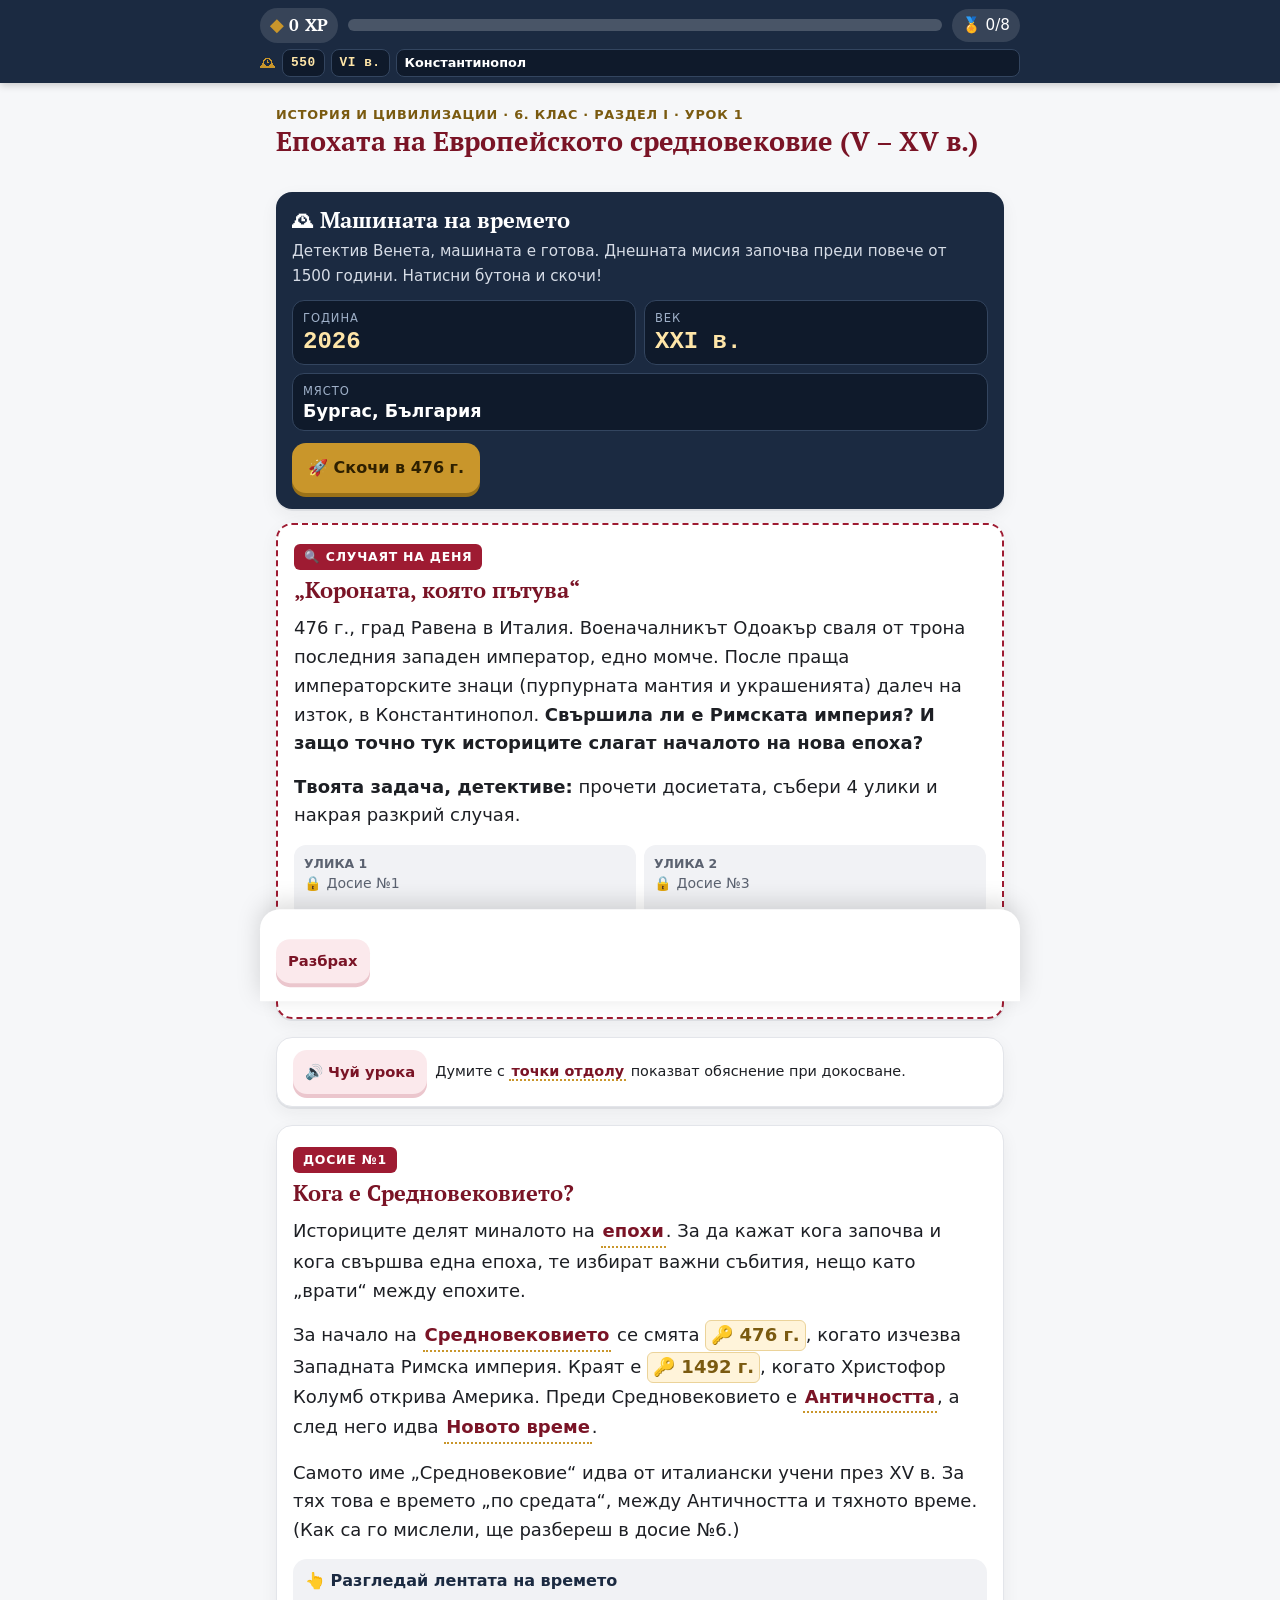
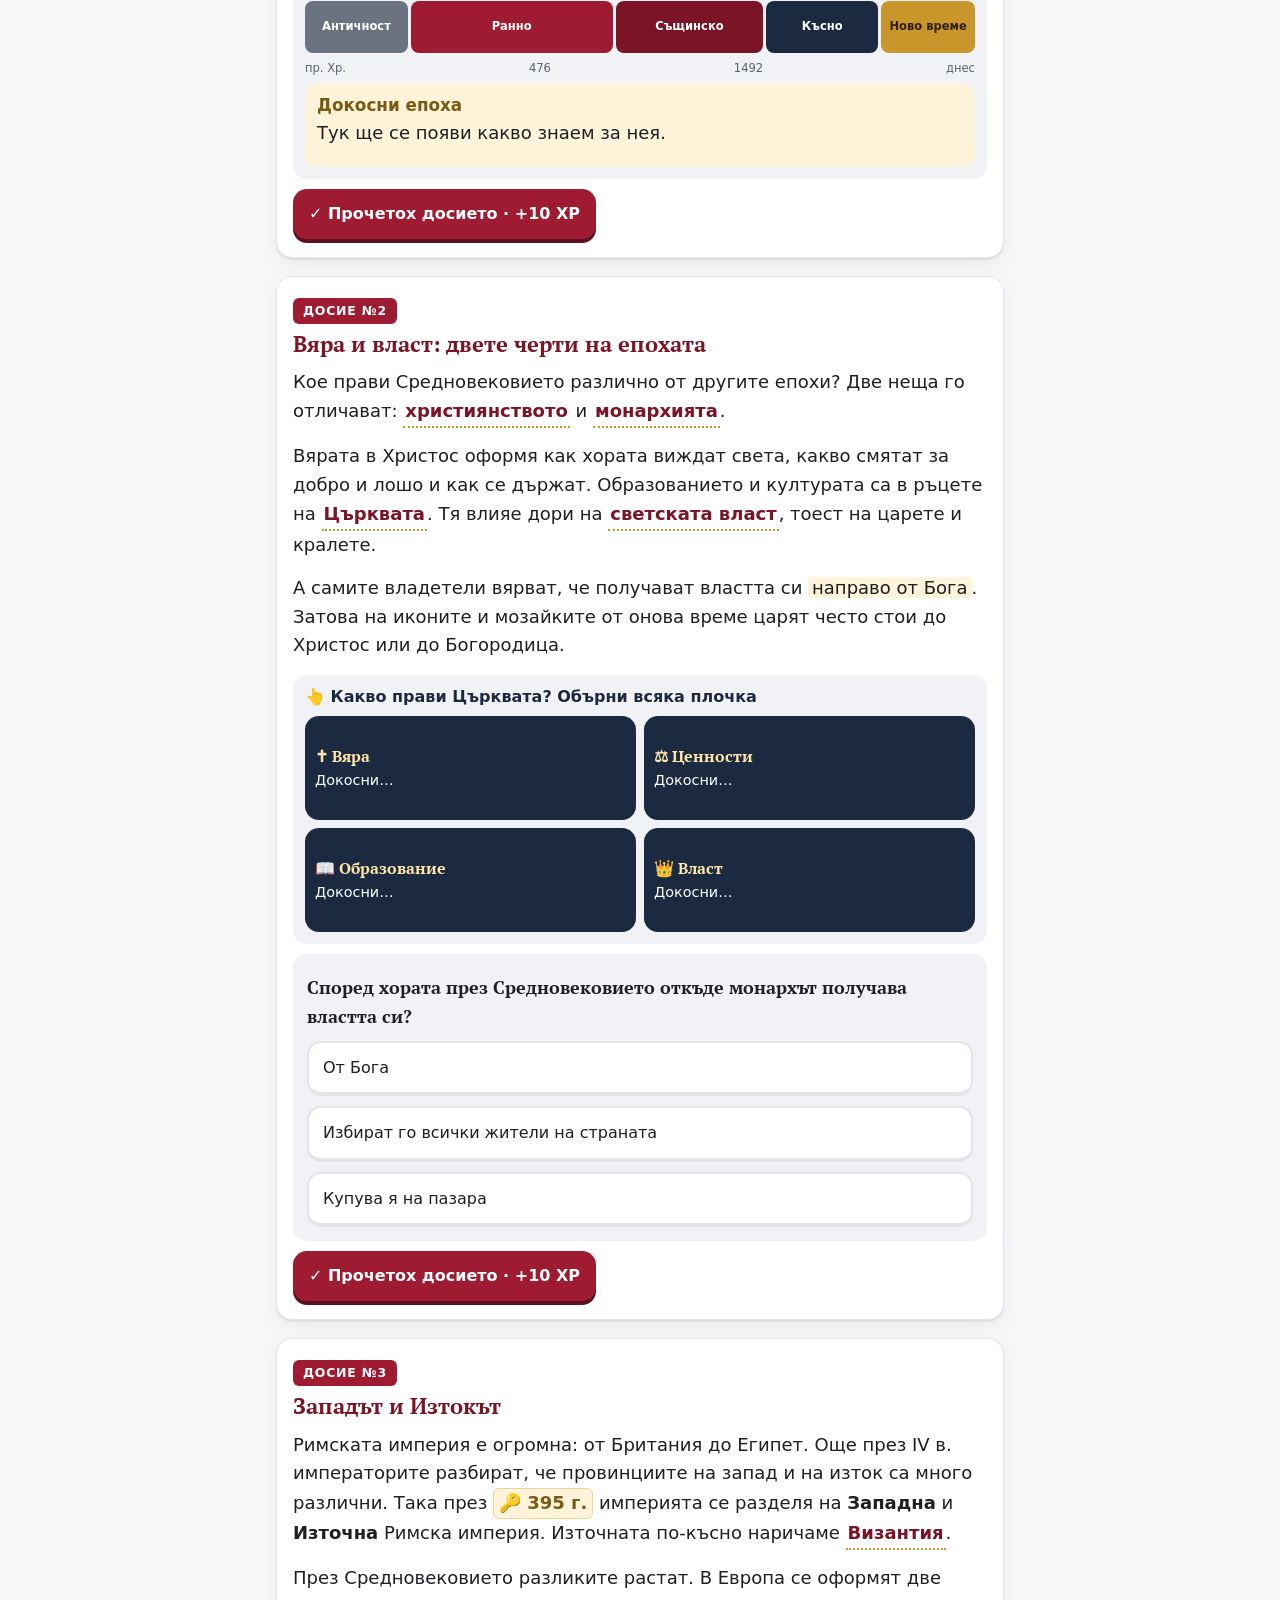
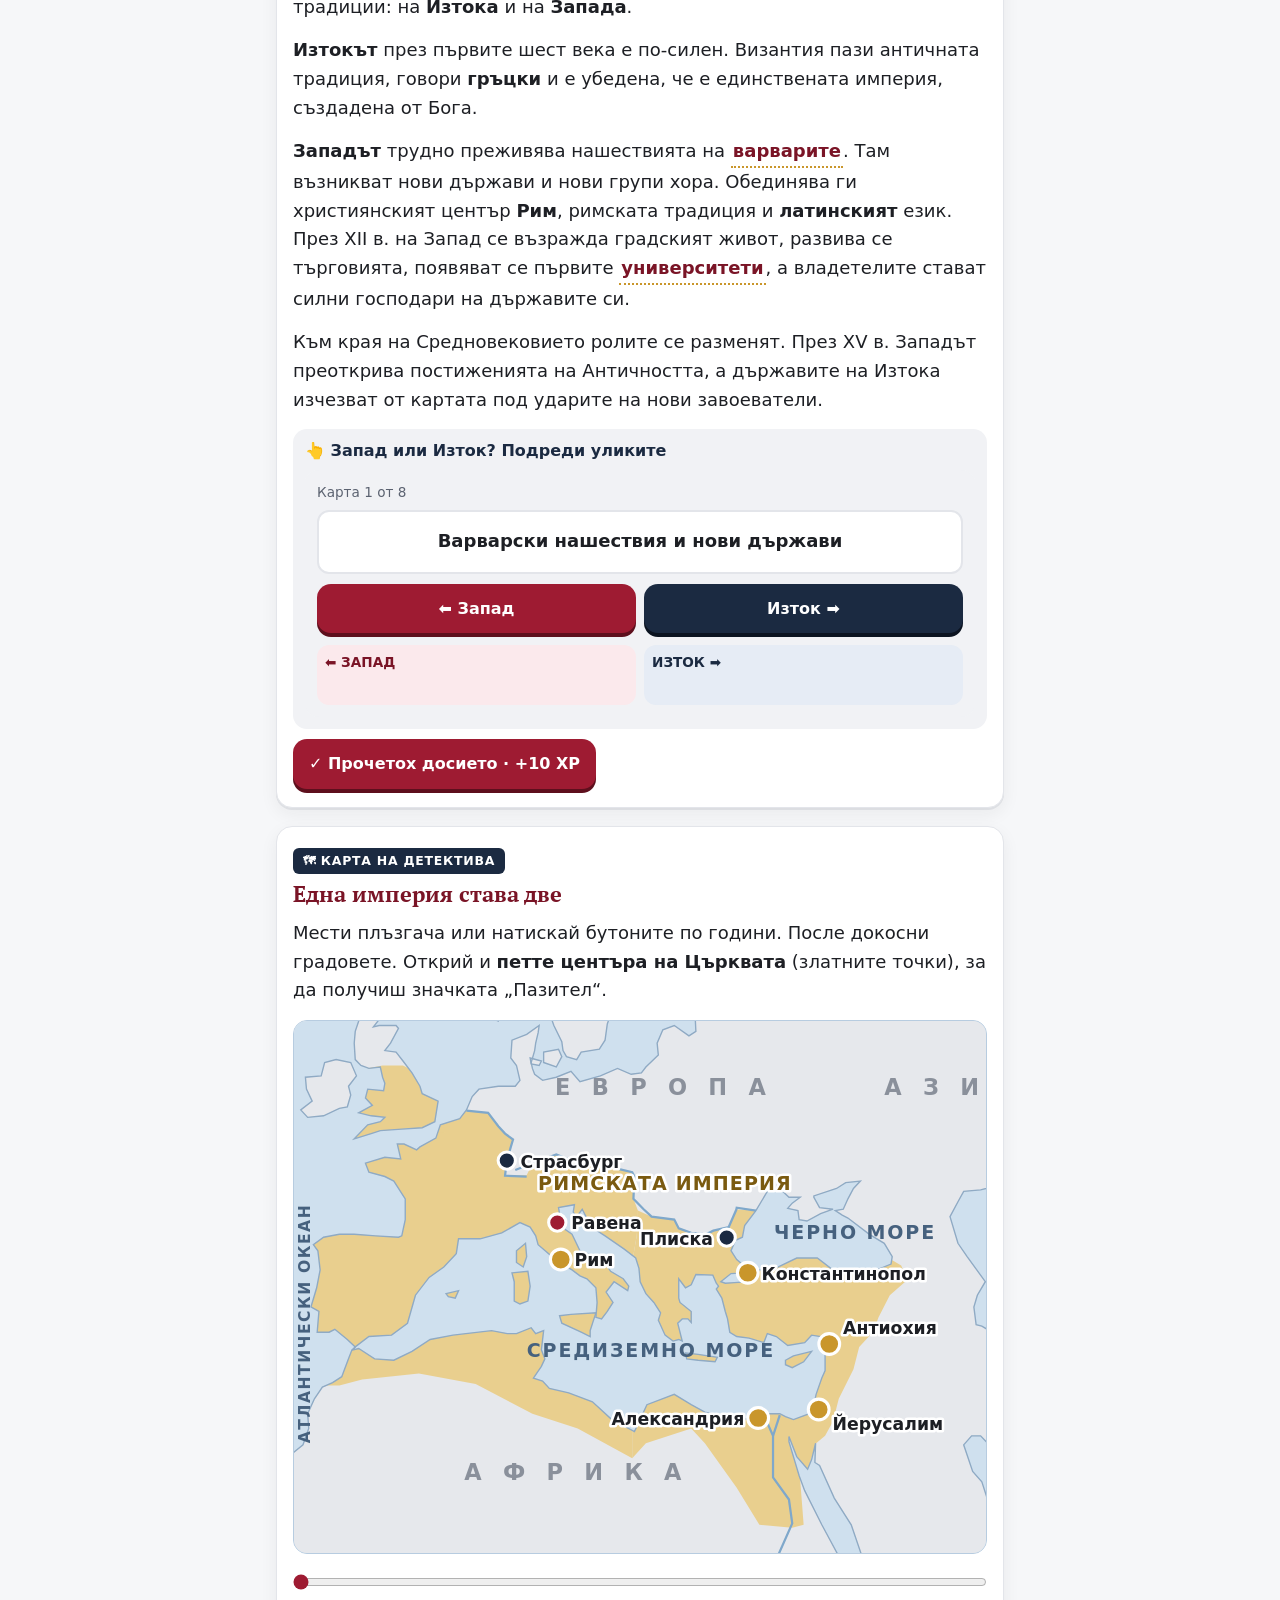
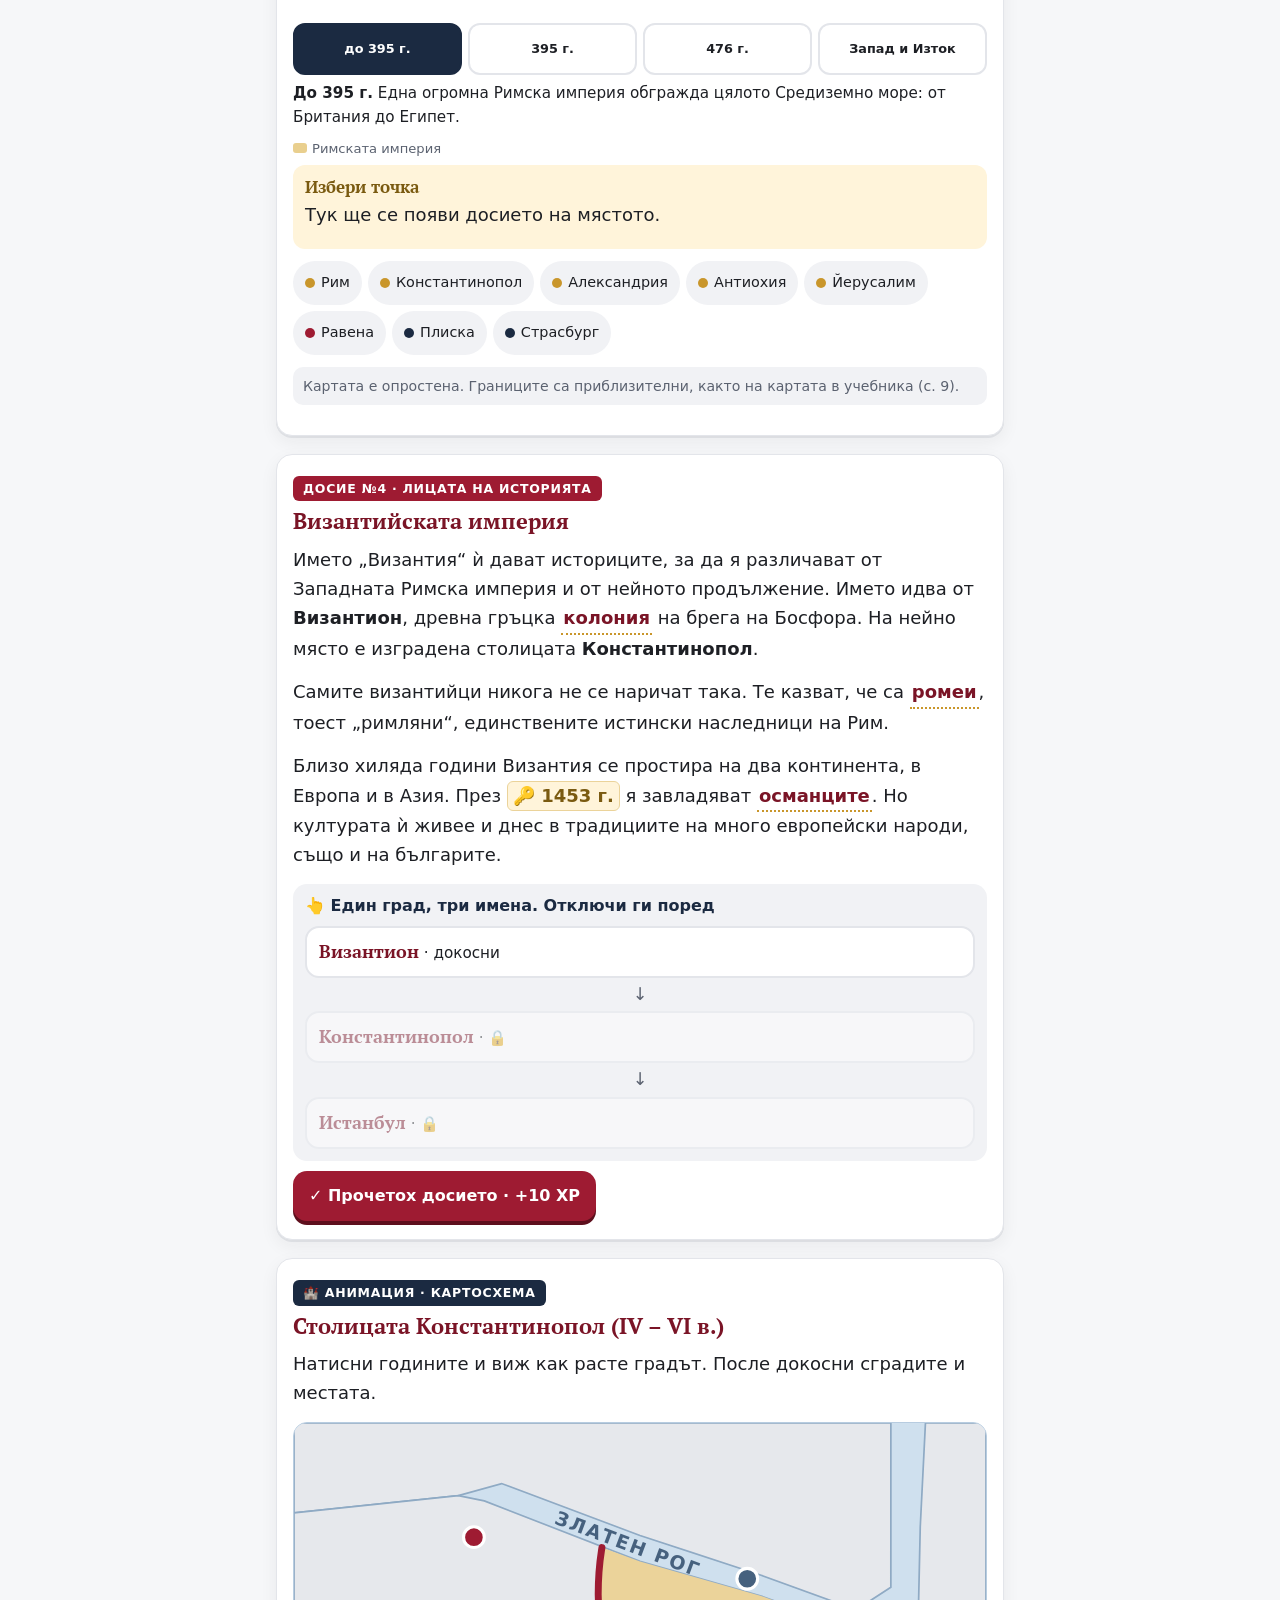
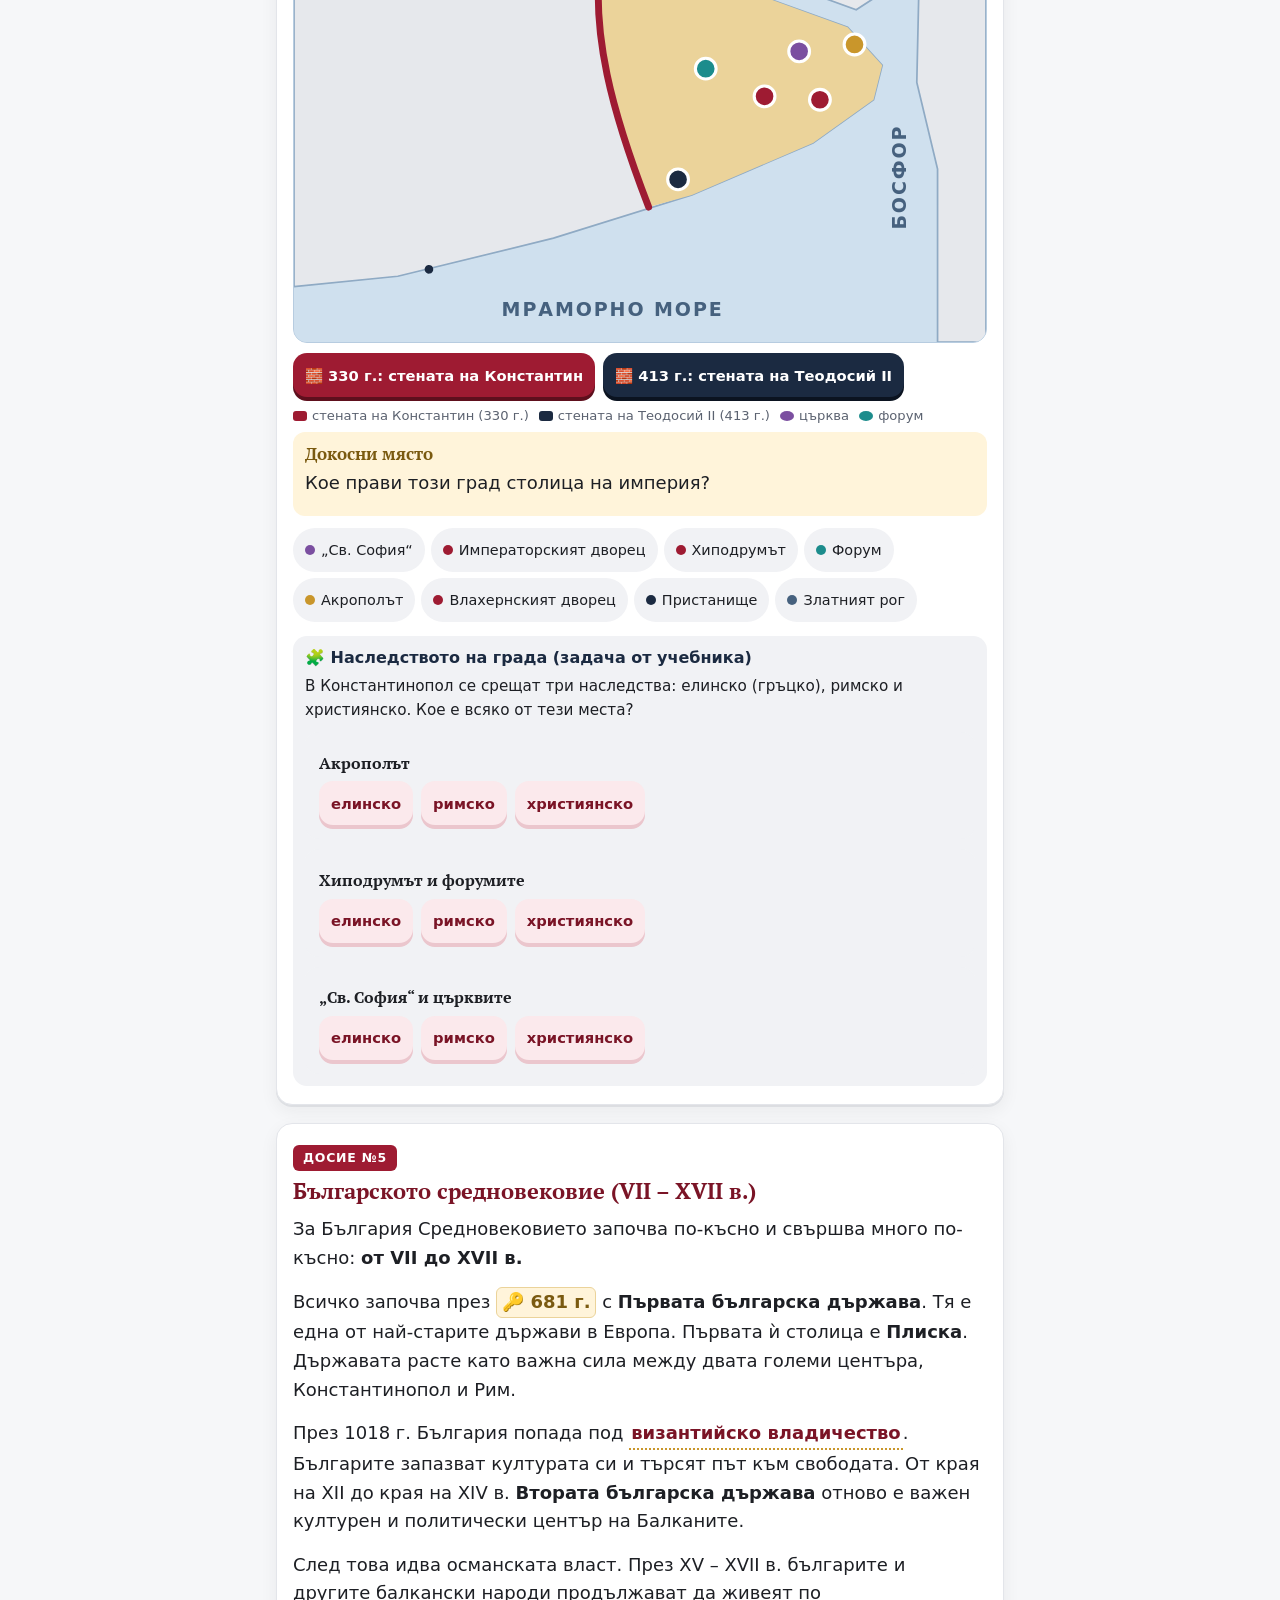
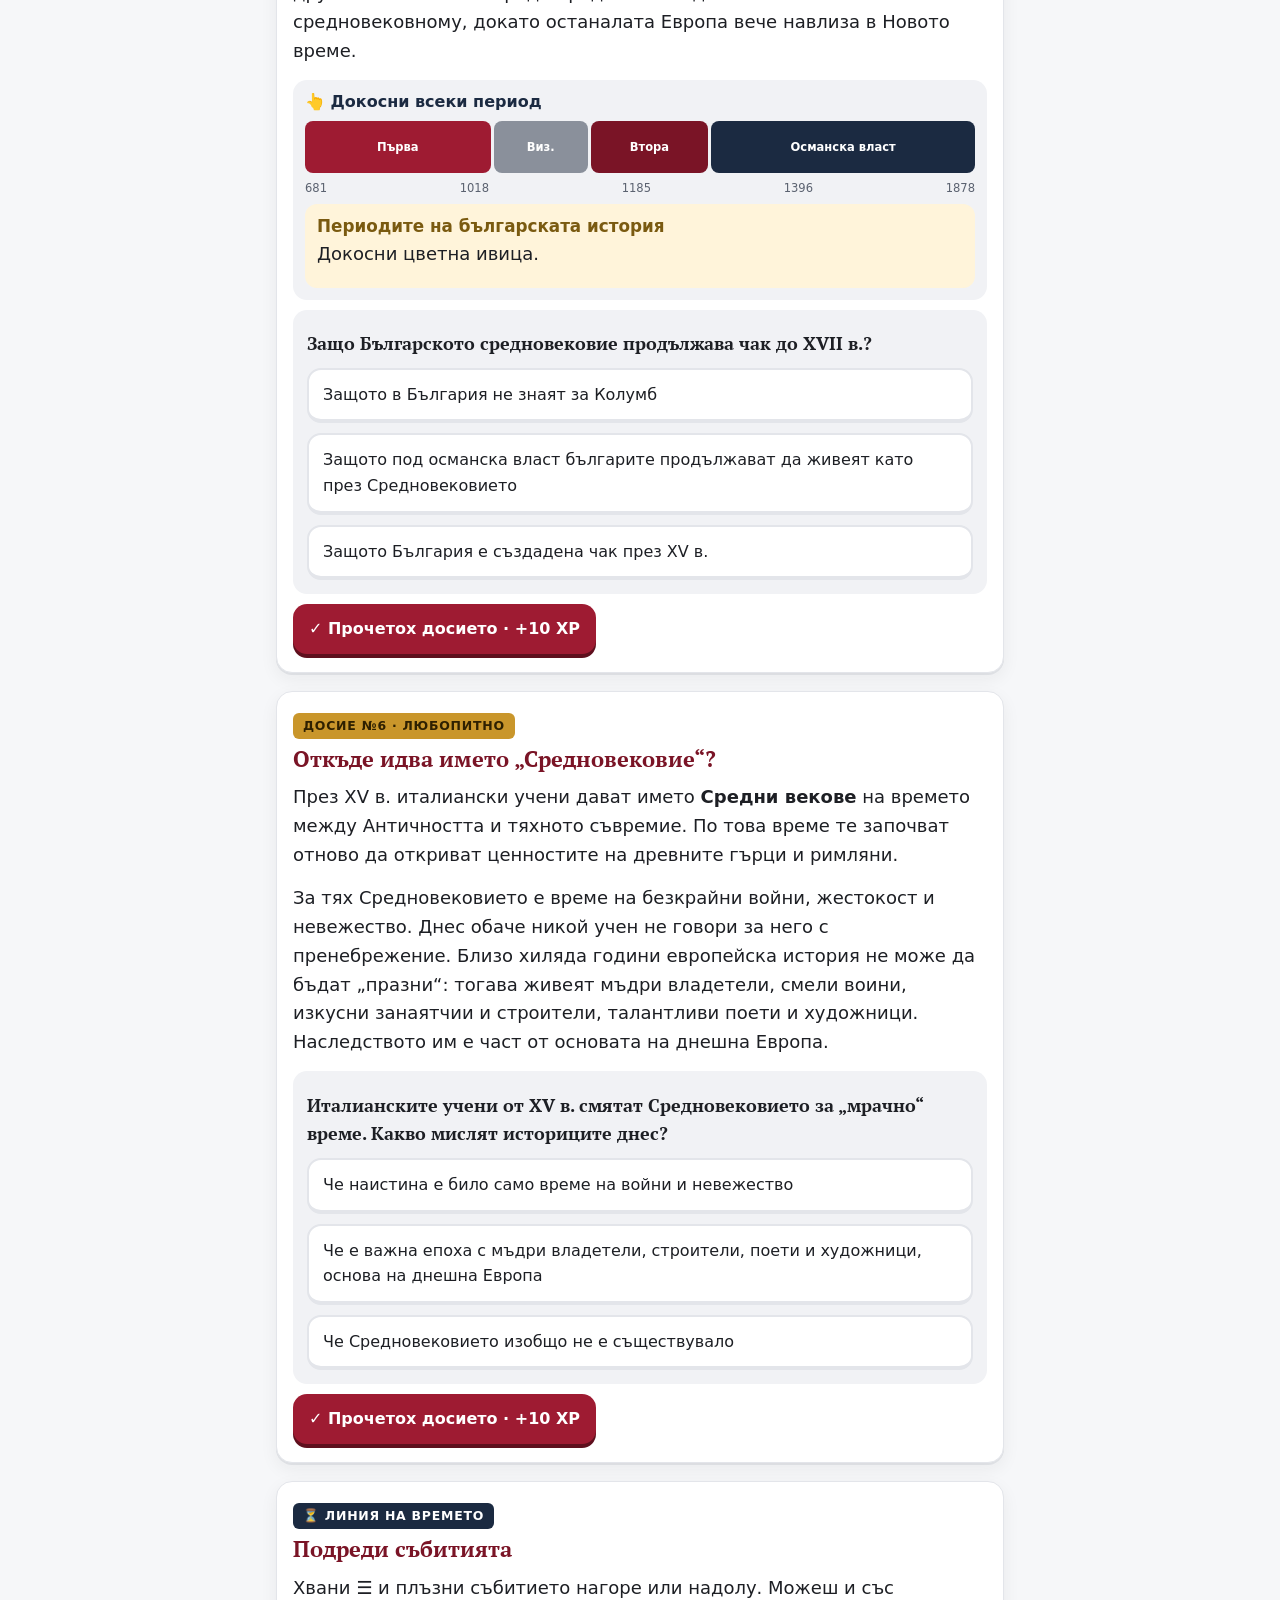
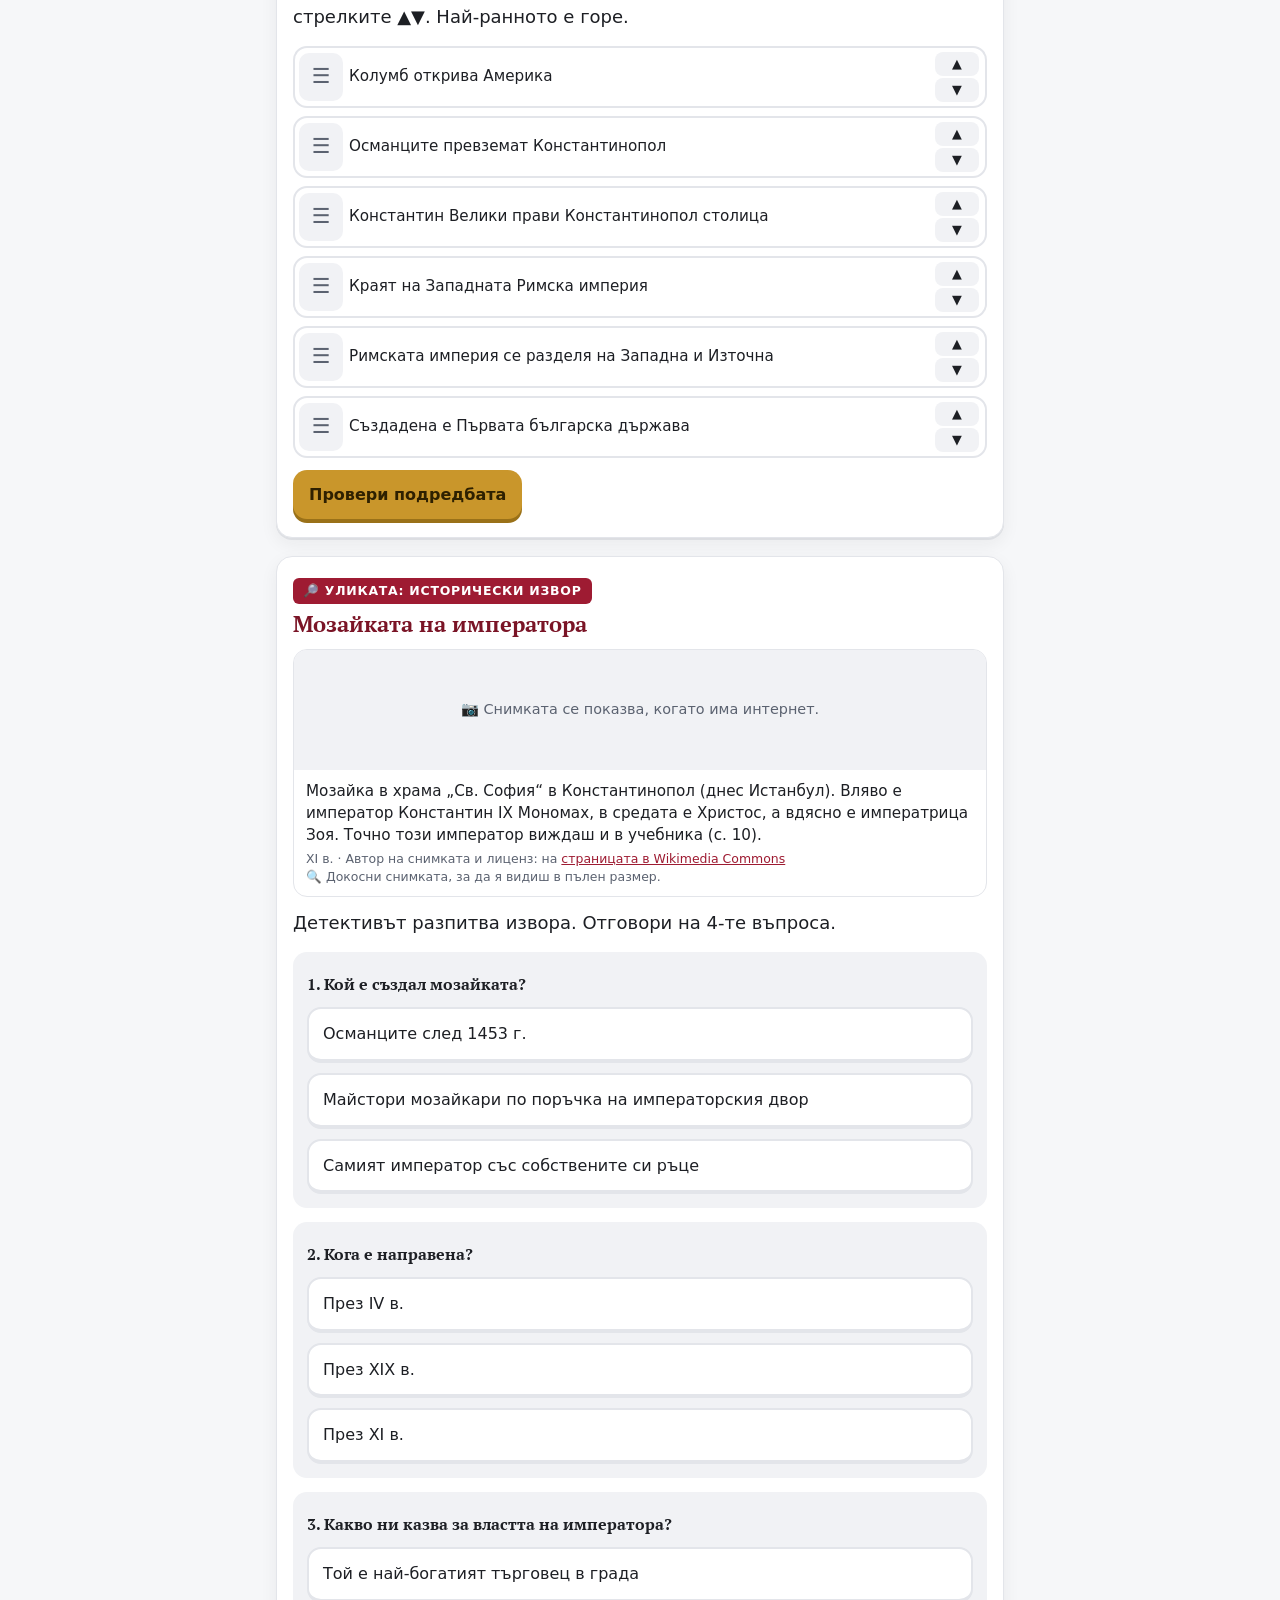
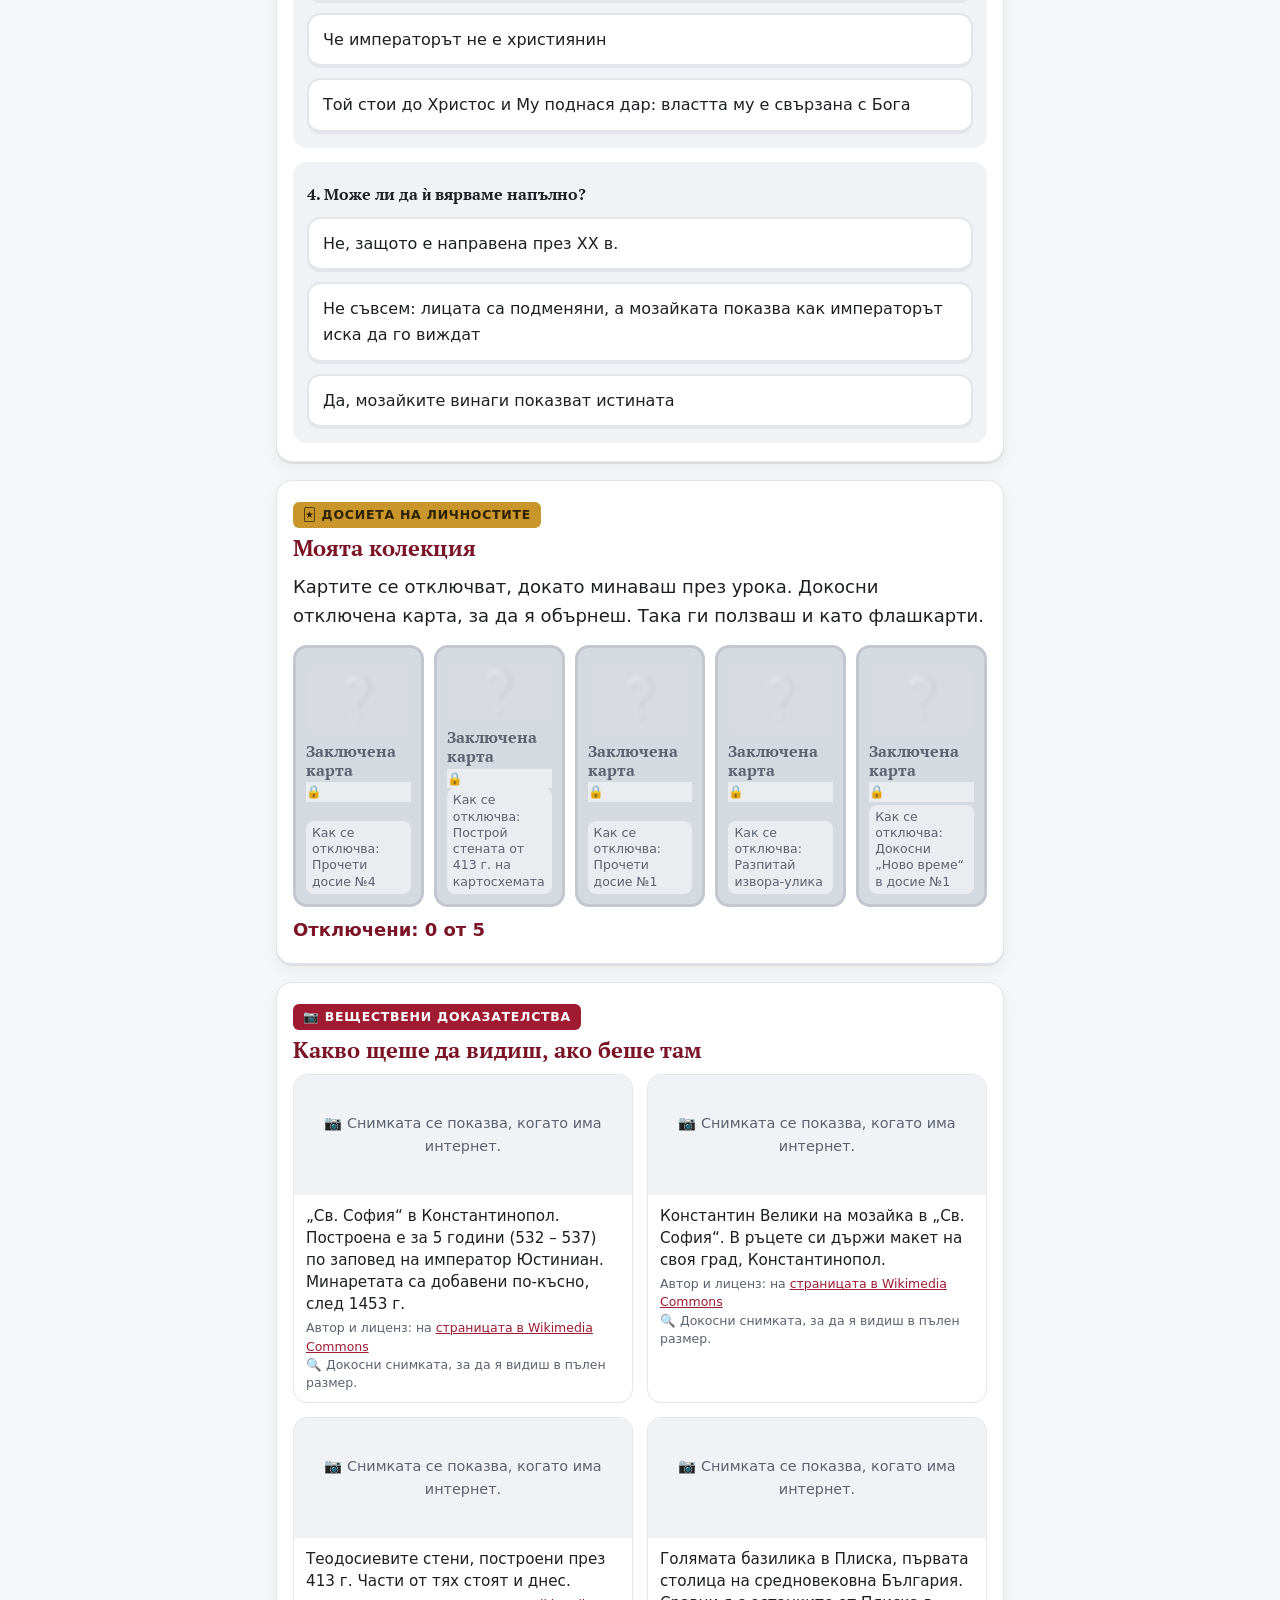
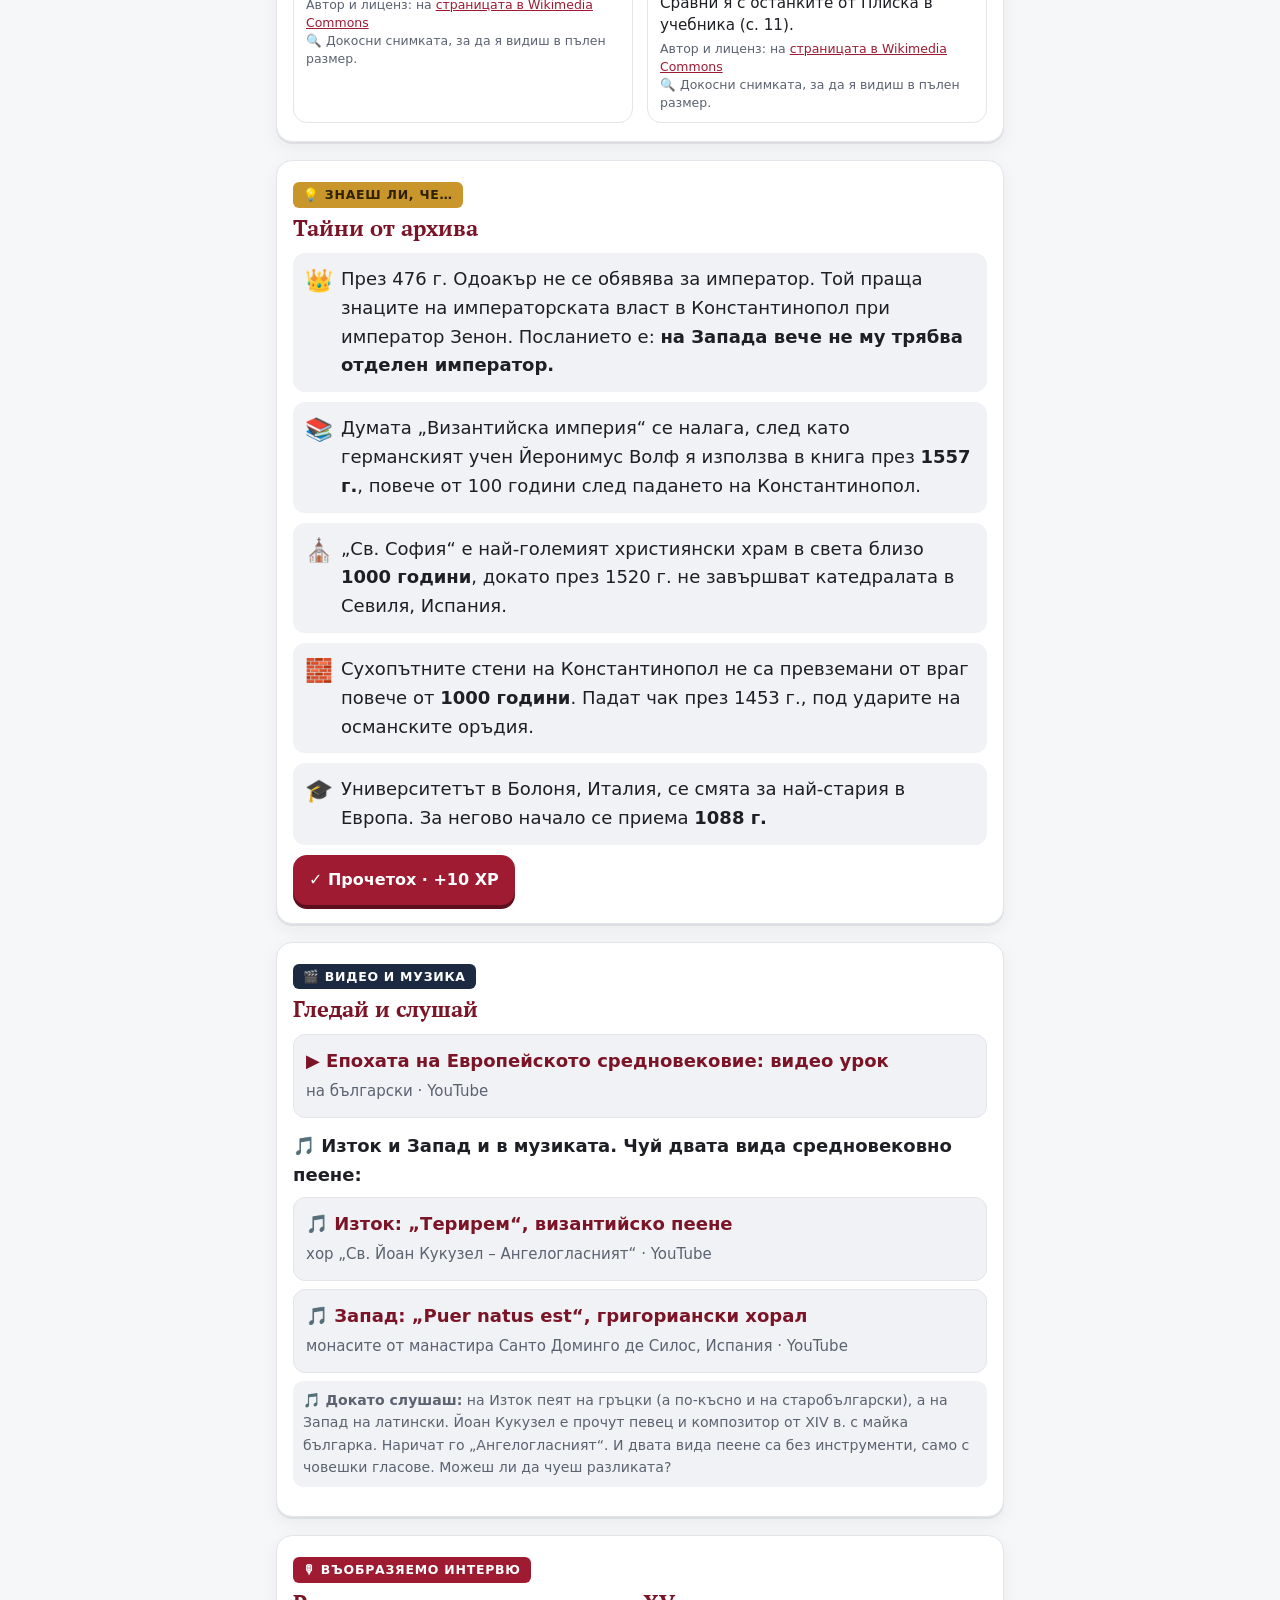
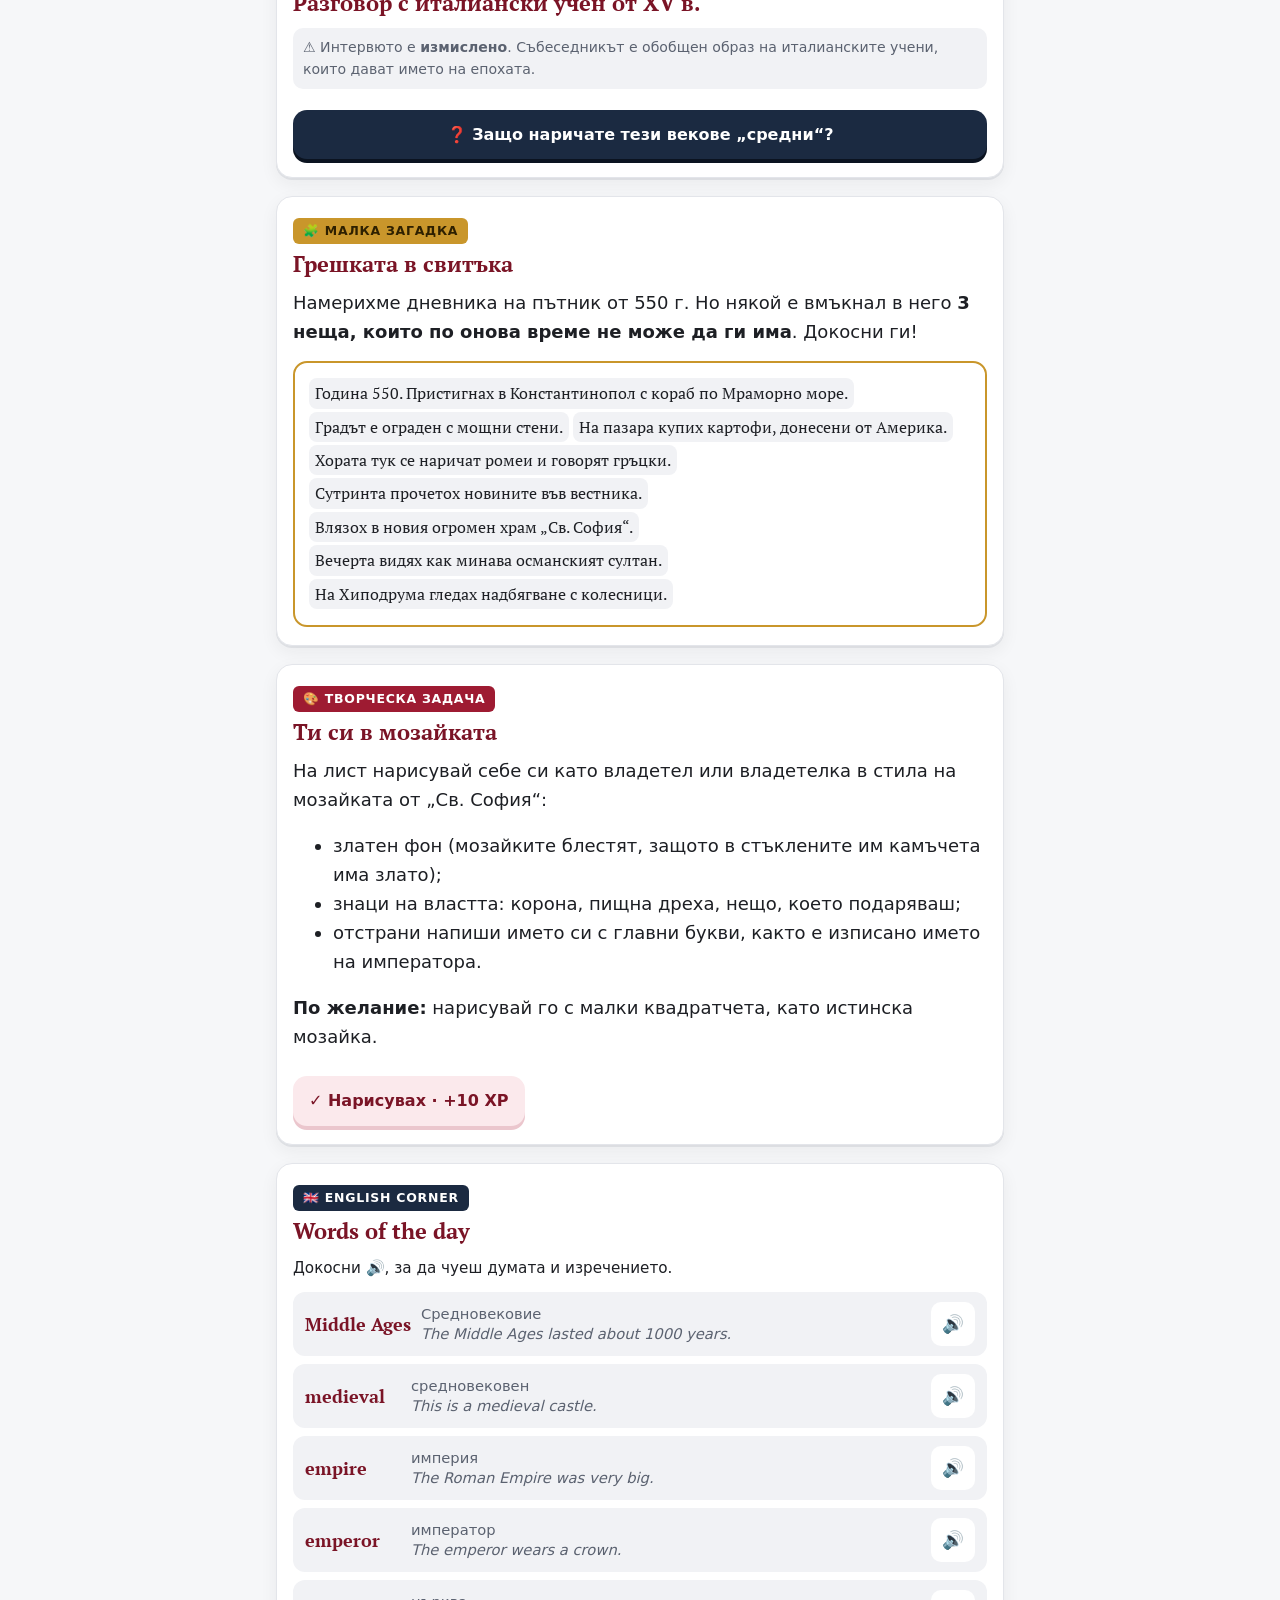
==== istoriya-6-urok-01-epohata-na-srednovekovieto.html @ dad5ef53 "Урок 01: Епохата на Европейското средновековие (V – XV в.) - Интерактивен урок по с. 9 – 11 от учебн" ====
<!DOCTYPE html>
<html lang="bg">
<head>
<meta charset="utf-8">
<meta name="viewport" content="width=device-width, initial-scale=1, viewport-fit=cover">
<meta name="theme-color" content="#9E1B32">
<link rel="icon" href="favicon.svg" type="image/svg+xml">
<link rel="icon" href="favicon.ico" sizes="any">
<link rel="apple-touch-icon" href="apple-touch-icon.png">
<link rel="manifest" href="site.webmanifest">
<title>Урок 1 · Епохата на Европейското средновековие (V – XV в.)</title>
<link rel="preconnect" href="https://fonts.googleapis.com">
<link rel="preconnect" href="https://fonts.gstatic.com" crossorigin>
<link href="https://fonts.googleapis.com/css2?family=PT+Serif:wght@700&display=swap&subset=cyrillic" rel="stylesheet">
<style>
:root{
  --red:#9E1B32; --red-2:#7A1426; --red-soft:#FBE9EC;
  --navy:#1B2A41;
  --gold:#C9962B; --gold-soft:#FFF4DA; --gold-ink:#7A5A10;
  --paper:#F6F7F9; --card:#FFFFFF;
  --ink:#1D1F24; --muted:#5B6270; --line:#E3E5EA;
  --ok:#1E8E4E; --ok-soft:#E3F5EA;
  --bad:#D1491F; --bad-soft:#FDEBE3;
  --soft:#F1F2F5;
  --sea:#CFE0EE; --land:#E6E8EC; --west:#E3A1AC; --east:#9DB0CF; --unit:#E9CF8E;
  --r:16px; --shadow:0 2px 0 rgba(27,42,65,.08), 0 6px 18px rgba(29,31,36,.06);
  --head:"PT Serif", Georgia, "Times New Roman", serif;
  --body:system-ui, "Roboto", "Segoe UI", Arial, sans-serif;
}
*{box-sizing:border-box}
html{scroll-behavior:smooth;-webkit-text-size-adjust:100%}
body{margin:0;background:var(--paper);color:var(--ink);font:18px/1.6 var(--body);overflow-x:hidden}
h1,h2,h3{font-family:var(--head);line-height:1.2;margin:0 0 .5em;color:var(--red-2)}
h1{font-size:1.7rem}
h2{font-size:1.35rem}
h3{font-size:1.1rem}
p{margin:.5em 0 .8em}
a{color:var(--red)}
button{font:inherit;cursor:pointer;-webkit-tap-highlight-color:transparent}
img{max-width:100%}
.wrap{max-width:760px;margin:0 auto;padding:0 16px 120px}

/* ---------- Top bar + машината на времето ---------- */
.topbar{position:sticky;top:0;z-index:50;background:var(--navy);color:#fff;padding:8px 16px 6px;box-shadow:0 2px 8px rgba(0,0,0,.2)}
.topbar-in{max-width:760px;margin:0 auto;display:flex;align-items:center;gap:10px}
.xp{display:flex;align-items:center;gap:6px;font-family:var(--head);font-weight:700;font-size:1.05rem;background:rgba(255,255,255,.12);padding:4px 10px;border-radius:999px;white-space:nowrap}
.xp .gem{color:var(--gold)}
.xp.bump{animation:bump .5s}
@keyframes bump{30%{transform:scale(1.25)}}
.prog{flex:1;height:12px;background:rgba(255,255,255,.2);border-radius:999px;overflow:hidden}
.prog>i{display:block;height:100%;width:0;background:var(--gold);border-radius:999px;transition:width .6s}
.badgecount{font-size:.95rem;white-space:nowrap;background:rgba(255,255,255,.12);padding:4px 10px;border-radius:999px}
.tm{max-width:760px;margin:6px auto 0;display:flex;gap:6px;align-items:stretch;font-size:.8rem}
.tm .lbl{display:flex;align-items:center;color:var(--gold);font-size:1rem}
.tm .cell{background:#0F1A2B;border:1px solid #33455F;border-radius:8px;padding:2px 8px;overflow:hidden;display:flex;align-items:center;min-height:28px}
.tm .cell b{display:block;font-family:"Courier New",monospace;font-weight:700;color:#FFE6A8;letter-spacing:.04em;white-space:nowrap}
.tm .cell.place{flex:1;min-width:0}
.tm .cell.place b{overflow:hidden;text-overflow:ellipsis;font-family:var(--body);font-weight:600;letter-spacing:0;color:#fff}
.tm .cell b.roll{animation:roll .45s ease-out}
@keyframes roll{0%{transform:translateY(-110%);opacity:0}60%{transform:translateY(12%);opacity:1}100%{transform:translateY(0)}}
.toast{position:fixed;left:50%;top:92px;transform:translateX(-50%) translateY(-20px);opacity:0;background:var(--gold);color:#2E2000;font-family:var(--head);font-weight:700;padding:8px 16px;border-radius:999px;z-index:60;transition:.3s;pointer-events:none;box-shadow:var(--shadow);max-width:90vw;text-align:center}
.toast.show{opacity:1;transform:translateX(-50%) translateY(0)}

/* ---------- Hero ---------- */
.hero{padding:22px 0 6px}
.kicker{font-family:var(--body);font-weight:700;color:var(--gold-ink);letter-spacing:.06em;text-transform:uppercase;font-size:.8rem}
.board{background:var(--navy);color:#fff;border-radius:var(--r);padding:16px;margin:14px 0;box-shadow:var(--shadow)}
.board h2{color:#fff;margin-bottom:6px}
.board p{color:#D6DCE6;margin:.3em 0 .8em;font-size:.95rem}
.dials{display:grid;grid-template-columns:1fr 1fr;gap:8px;margin:10px 0 12px}
.dial{background:#0F1A2B;border:1px solid #33455F;border-radius:12px;padding:8px 10px;overflow:hidden}
.dial small{display:block;color:#9FB0C8;font-size:.72rem;text-transform:uppercase;letter-spacing:.08em}
.dial b{display:block;font-family:"Courier New",monospace;font-size:1.5rem;color:#FFE6A8;line-height:1.2}
.dial.wide{grid-column:1/-1}
.dial.wide b{font-family:var(--body);font-size:1.1rem;color:#fff}
.dial b.roll{animation:roll .45s ease-out}
.case{background:var(--card);border:2px dashed var(--red);border-radius:var(--r);padding:16px;margin:14px 0;box-shadow:var(--shadow)}
.clues{display:grid;grid-template-columns:1fr 1fr;gap:8px;margin-top:10px}
.clue{border-radius:12px;padding:10px;font-size:.88rem;line-height:1.4;background:var(--soft);color:var(--muted);min-height:74px}
.clue b{display:block;font-family:var(--body);color:var(--muted);font-size:.78rem;margin-bottom:2px}
.clue.on{background:var(--gold-soft);color:var(--ink);animation:pop .4s}
.clue.on b{color:var(--gold-ink)}
@keyframes pop{0%{transform:scale(.9)}60%{transform:scale(1.05)}}

/* ---------- Cards ---------- */
.card{background:var(--card);border-radius:var(--r);padding:18px 16px;margin:18px 0;box-shadow:var(--shadow);border:1px solid var(--line)}
.dossier-tag{display:inline-block;font-family:var(--body);font-weight:700;font-size:.78rem;color:#fff;background:var(--red);padding:3px 10px;border-radius:6px;margin-bottom:8px;letter-spacing:.06em}
.dossier-tag.navy{background:var(--navy)}
.dossier-tag.gold{background:var(--gold);color:#2E2000}
.row{display:flex;gap:8px;flex-wrap:wrap;align-items:center}
.btn{border:0;border-radius:14px;padding:12px 16px;min-height:48px;font-family:var(--body);font-weight:700;font-size:1rem;background:var(--red);color:#fff;box-shadow:0 4px 0 #5E0F1D;transition:transform .08s}
.btn:active{transform:translateY(3px);box-shadow:0 1px 0 #5E0F1D}
.btn.ghost{background:var(--red-soft);color:var(--red-2);box-shadow:0 4px 0 #EBC6CD}
.btn.gold{background:var(--gold);color:#2E2000;box-shadow:0 4px 0 #9A7118}
.btn.navy{background:var(--navy);box-shadow:0 4px 0 #0B1320}
.btn.done{background:var(--ok);box-shadow:0 4px 0 #146638}
.btn[disabled]{opacity:.6;cursor:default}
.btn.small{min-height:44px;padding:8px 12px;font-size:.92rem}
.readbtn{margin-top:10px}
.term{background:none;border:0;padding:0 2px;color:var(--red-2);font-weight:700;border-bottom:2px dotted var(--gold);font-size:inherit;line-height:inherit}
.hl{background:var(--gold-soft);padding:0 4px;border-radius:4px}
.key{display:inline-block;background:var(--gold-soft);color:var(--gold-ink);font-weight:700;border:1px solid #EBD39A;border-radius:6px;padding:0 5px;white-space:nowrap}
.task{background:var(--soft);border-radius:14px;padding:12px;margin-top:14px}
.task h3{font-size:1rem;margin-bottom:6px;color:var(--navy);font-family:var(--body)}
.note{font-size:.88rem;color:var(--muted);background:var(--soft);border-radius:10px;padding:8px 10px}

/* ribbons (епохи, периоди) */
.ribbon{display:flex;gap:3px;margin:10px 0 6px}
.ribbon button{border:0;border-radius:8px;min-height:52px;padding:4px 2px;font-size:.72rem;font-weight:700;color:#fff;line-height:1.15;position:relative;min-width:0;overflow:hidden}
.ribbon button.seen:after{content:"✓";position:absolute;top:1px;right:4px;font-size:.7rem}
.ribbon button.active{outline:3px solid var(--gold);outline-offset:1px}
.ribticks{display:flex;justify-content:space-between;font-size:.72rem;color:var(--muted);margin-bottom:6px}
.infobox{background:var(--gold-soft);border-radius:12px;padding:12px;min-height:84px;margin-top:6px}
.infobox h3{margin:0 0 4px;color:var(--gold-ink);font-size:1.05rem}
.infobox p{margin:0}

/* flip tiles */
.tiles{display:grid;grid-template-columns:1fr 1fr;gap:8px;margin-top:10px}
.tile{border:0;border-radius:14px;min-height:104px;padding:10px;text-align:left;background:var(--navy);color:#fff;font-size:.9rem;line-height:1.35}
.tile b{display:block;font-family:var(--head);font-size:1.02rem;margin-bottom:4px;color:#FFE6A8}
.tile.open{background:var(--gold-soft);color:var(--ink);animation:pop .35s}
.tile.open b{color:var(--gold-ink)}

/* sorter */
.sorter{background:var(--soft);border-radius:14px;padding:12px;margin-top:10px}
.sortcard{background:#fff;border:2px solid var(--line);border-radius:12px;padding:12px;min-height:64px;font-weight:600;text-align:center;display:flex;align-items:center;justify-content:center}
.sortbtns{display:grid;grid-template-columns:1fr 1fr;gap:8px;margin-top:10px}
.cols{display:grid;grid-template-columns:1fr 1fr;gap:8px;margin-top:12px}
.col{border-radius:12px;padding:8px;font-size:.82rem;line-height:1.35;min-height:60px}
.col h4{margin:0 0 4px;font-size:.85rem}
.col.w{background:var(--red-soft)}.col.w h4{color:var(--red-2)}
.col.e{background:#E6ECF5}.col.e h4{color:var(--navy)}
.col div{margin-bottom:4px}

/* names chain */
.chain{display:grid;gap:8px;margin-top:10px}
.chain button{border:2px solid var(--line);background:#fff;border-radius:14px;min-height:52px;text-align:left;padding:10px 12px;font-size:.95rem;color:var(--ink)}
.chain button b{font-family:var(--head);color:var(--red-2);font-size:1.1rem}
.chain button[disabled]{opacity:.45}
.chain button.open{border-color:var(--gold);background:var(--gold-soft);opacity:1}
.chain .arrow{text-align:center;color:var(--muted);font-size:1.1rem;line-height:1}

/* map */
.mapbox{background:var(--sea);border-radius:14px;overflow:hidden;border:1px solid #B7CCE0;touch-action:manipulation}
.mapbox svg{display:block;width:100%;height:auto}
.maplabel{font:700 11px var(--body);fill:#46617E;letter-spacing:.1em;pointer-events:none}
.regionlabel{font:800 11px var(--body);letter-spacing:.06em;paint-order:stroke;stroke:#fff;stroke-width:3px;stroke-linejoin:round;pointer-events:none}
.contlabel{font:700 13px var(--body);fill:#8A909B;letter-spacing:.3em;pointer-events:none}
.river{fill:none;stroke:#7FA8CB;stroke-width:1.3;pointer-events:none}
.coast{fill:none;stroke:#8FAAC4;stroke-width:.8;pointer-events:none}
.mk{cursor:pointer}
.mk .dot{stroke:#fff;stroke-width:1.8}
.mk .halo{fill:none;stroke-width:2.5;opacity:0}
.mk.active .halo{opacity:1;animation:ring 1.2s infinite}
@keyframes ring{0%{r:6;opacity:1}100%{r:18;opacity:0}}
.mk.seen .dot{stroke:var(--ink)}
.mk text{font:700 10px var(--body);fill:var(--ink);paint-order:stroke;stroke:#fff;stroke-width:3px;stroke-linejoin:round;pointer-events:none}
.chips{display:flex;flex-wrap:wrap;gap:6px;margin:12px 0}
.chip{border:0;border-radius:999px;padding:8px 12px;min-height:44px;font-size:.9rem;background:var(--soft);color:var(--ink);display:inline-flex;align-items:center;gap:6px}
.chip i{width:10px;height:10px;border-radius:50%;display:inline-block;flex:none}
.chip.seen{background:#E6ECF5}
.chip.active{background:var(--navy);color:#fff}
.legend{display:flex;flex-wrap:wrap;gap:10px;font-size:.82rem;color:var(--muted);margin-top:8px}
.legend span{display:inline-flex;align-items:center;gap:5px}
.legend i{width:14px;height:10px;border-radius:3px;display:inline-block}
.steps{display:grid;grid-template-columns:repeat(4,1fr);gap:6px;margin-top:10px}
.steps button{border:2px solid var(--line);background:#fff;border-radius:12px;min-height:52px;padding:4px;font-size:.8rem;font-weight:700;line-height:1.2;color:var(--ink)}
.steps button.active{border-color:var(--navy);background:var(--navy);color:#fff}
.steps button.seen:not(.active){border-color:var(--gold)}
input[type=range]{width:100%;height:44px;accent-color:var(--red);margin:6px 0 0}
.stepcap{font-size:.95rem;margin:6px 0 0;min-height:3em}
.divline{fill:none;stroke:var(--navy);stroke-width:2.6;stroke-linecap:round}
.divline.draw{animation:draw 1.4s ease-out forwards}
@keyframes draw{from{stroke-dashoffset:1}to{stroke-dashoffset:0}}
.wall{fill:none;stroke-linecap:round;stroke-linejoin:round}
.wall.w330{stroke:var(--red);stroke-width:4}
.wall.w413{stroke:var(--navy);stroke-width:5;stroke-dasharray:1;stroke-dashoffset:1}
.wall.w413.on{animation:draw 1.6s ease-out forwards}
.city{transition:opacity .6s}

/* timeline sorting */
.sortl{list-style:none;padding:0;margin:12px 0;display:grid;gap:8px;position:relative}
.sitem{display:flex;align-items:center;gap:6px;background:#fff;border:2px solid var(--line);border-radius:14px;padding:4px 6px 4px 4px;min-height:56px;position:relative;touch-action:pan-y;user-select:none;-webkit-user-select:none}
.sitem.dragging{z-index:5;box-shadow:0 10px 24px rgba(0,0,0,.18);border-color:var(--gold);transition:none}
.sitem .handle{flex:none;width:44px;height:48px;display:flex;align-items:center;justify-content:center;font-size:1.3rem;color:var(--muted);touch-action:none;cursor:grab;border-radius:10px;background:var(--soft)}
.sitem .txt{flex:1;font-size:.95rem;line-height:1.3}
.sitem .yr{display:none;font-weight:800;color:var(--gold-ink);margin-right:4px}
.sitem .mv{flex:none;display:flex;flex-direction:column;gap:2px}
.sitem .mv button{border:0;background:var(--soft);border-radius:8px;width:44px;height:24px;font-size:.8rem;color:var(--ink);padding:0}
.sitem.ok{border-color:var(--ok);background:var(--ok-soft)}
.sitem.bad{border-color:var(--bad);background:var(--bad-soft)}
.sitem .mark{flex:none;font-weight:800;width:18px;text-align:center}
.sorted .sitem .yr{display:inline}

/* quiz/options */
.stage{background:var(--soft);border-radius:14px;padding:14px;margin-top:10px}
.opts{display:grid;gap:10px;margin-top:10px}
.opt{border:2px solid var(--line);border-bottom-width:4px;background:#fff;border-radius:14px;padding:12px 14px;min-height:52px;text-align:left;font-size:1rem;color:var(--ink)}
.opt:active{transform:translateY(2px)}
.opt.right{border-color:var(--ok);background:var(--ok-soft)}
.opt.right:before{content:"✓ ";color:var(--ok);font-weight:800}
.opt.wrong{border-color:var(--bad);background:var(--bad-soft)}
.opt.wrong:before{content:"✗ ";color:var(--bad);font-weight:800}
.opt[disabled]{cursor:default}
.fb{border-radius:14px;padding:12px 14px;margin-top:12px;display:none}
.fb.ok{display:block;background:var(--ok-soft);border:2px solid var(--ok)}
.fb.bad{display:block;background:var(--bad-soft);border:2px solid var(--bad)}
.fb b{font-family:var(--body)}
.fb.ok b{color:#146638}.fb.bad b{color:#9C3312}
.fb.ok b:before{content:"✓ "}.fb.bad b:before{content:"✗ "}
.qhead{display:flex;justify-content:space-between;align-items:center;gap:8px;font-size:.9rem;color:var(--muted)}
.qprog{height:14px;background:#DDE1E7;border-radius:999px;overflow:hidden;margin:8px 0 12px}
.qprog i{display:block;height:100%;width:0;background:var(--ok);transition:width .4s}
.qtext{font-family:var(--head);font-weight:700;font-size:1.12rem;color:var(--ink);margin:.3em 0}
.path{display:flex;flex-direction:column;align-items:center;gap:6px;margin:14px 0}
.node{width:84px;height:84px;border-radius:50%;border:0;font-family:var(--head);font-weight:700;font-size:1.6rem;color:#fff;background:var(--red);box-shadow:0 6px 0 #5E0F1D;position:relative}
.node:nth-child(2){margin-left:90px}.node:nth-child(3){margin-right:90px}
.node[disabled]{background:#C3C7CF;box-shadow:0 6px 0 #9A9FA9;cursor:default}
.node.done{background:var(--gold);box-shadow:0 6px 0 #9A7118;color:#2E2000}
.node span{position:absolute;top:92px;left:50%;transform:translateX(-50%);white-space:nowrap;font-size:.8rem;color:var(--muted);font-weight:700;font-family:var(--body)}
.pathwrap{padding-bottom:26px}

/* source clue */
.qblock{margin-top:14px}
.qblock .qtext{font-size:1.02rem}

/* personality cards */
.pcards{display:grid;grid-template-columns:repeat(auto-fill,minmax(128px,1fr));gap:10px;margin-top:10px}
.pcard{perspective:900px;height:262px;border:0;padding:0;background:none;text-align:left}
.pcard-in{position:relative;width:100%;height:100%;transition:transform .5s;transform-style:preserve-3d}
.pcard.flip .pcard-in{transform:rotateY(180deg)}
.pface{position:absolute;inset:0;backface-visibility:hidden;-webkit-backface-visibility:hidden;border-radius:14px;padding:10px;overflow:hidden;display:flex;flex-direction:column}
.pfront{background:linear-gradient(160deg,var(--red) 0%,var(--red-2) 100%);color:#fff;border:3px solid var(--gold)}
.pfront .av{font-size:2.6rem;line-height:1;margin:4px 0 6px;height:74px;display:flex;align-items:center;justify-content:center;background:rgba(255,255,255,.12);border-radius:10px;overflow:hidden}
.pfront .av img{width:100%;height:100%;object-fit:cover;object-position:top}
.pfront b{font-family:var(--head);font-size:1rem;line-height:1.2}
.pfront small{color:#FFE6A8;font-size:.78rem;display:block;margin-top:2px}
.pfront .sp{margin-top:auto;font-size:.78rem;background:rgba(0,0,0,.2);border-radius:8px;padding:4px 6px;line-height:1.3}
.pback{overflow-y:auto;background:var(--gold-soft);color:var(--ink);transform:rotateY(180deg);font-size:.76rem;line-height:1.35;border:3px solid var(--gold)}
.pback b{font-family:var(--head);color:var(--red-2);font-size:.95rem;margin-bottom:4px}
.pcard.locked .pfront{background:#D5D9E0;color:var(--muted);border-color:#C3C7CF}
.pcard.locked .pfront .av{filter:grayscale(1) blur(2px);opacity:.5}
.pcard.locked .pfront small,.pcard.locked .pfront .sp{color:var(--muted);background:rgba(255,255,255,.5)}
.pcard.new .pfront{animation:pop .5s}

/* gallery */
.gallery{display:grid;gap:14px}
figure{margin:0;background:var(--card);border-radius:14px;overflow:hidden;border:1px solid var(--line)}
figure img{display:block;width:100%;height:auto;max-height:75vh;object-fit:contain;background:#E4E6EA;cursor:zoom-in}
.zoomhint{font-size:.78rem;color:var(--muted)}
figure .noimg{height:120px;display:flex;align-items:center;justify-content:center;color:var(--muted);font-size:.9rem;padding:12px;text-align:center;background:var(--soft)}
figcaption{padding:10px 12px;font-size:.95rem;line-height:1.45}
figcaption small{display:block;color:var(--muted);font-size:.78rem;margin-top:4px}

/* did you know */
.dyk{display:grid;gap:10px}
.dyk div{background:var(--soft);border-radius:12px;padding:12px 12px 12px 48px;position:relative}
.dyk div:before{content:attr(data-i);position:absolute;left:12px;top:10px;font-size:1.4rem}

/* links */
.linkcard{display:block;text-decoration:none;color:var(--ink);background:var(--soft);border-radius:12px;padding:12px;margin:8px 0;border:1px solid var(--line)}
.linkcard b{font-family:var(--body);color:var(--red-2);display:block}
.linkcard small{color:var(--muted)}

/* interview */
.chat{display:grid;gap:8px;margin-top:10px}
.bubble{border-radius:14px;padding:10px 12px;font-size:.95rem;line-height:1.45;max-width:92%}
.bubble.q{background:var(--navy);color:#fff;justify-self:end}
.bubble.a{background:var(--soft);justify-self:start}
.bubble.v{background:var(--gold-soft);justify-self:start;border:1px solid #EBD39A}
.bubble small{display:block;font-size:.72rem;opacity:.75;margin-bottom:2px;font-weight:700}
.qbtns{display:grid;gap:8px;margin-top:10px}

/* scroll puzzle */
.scroll{background:#fff;border:2px solid var(--gold);border-radius:14px;padding:14px;line-height:2.05;font-family:var(--head);font-size:1.02rem}
.frag{border:0;background:var(--soft);border-radius:8px;padding:3px 6px;font:inherit;line-height:1.5;color:var(--ink);margin:1px 0}
.frag.found{background:var(--bad-soft);color:#9C3312;text-decoration:line-through}
.frag.found:before{content:"✗ ";text-decoration:none;display:inline-block}
.frag.okay{background:var(--ok-soft)}
.frag.okay:before{content:"✓ ";display:inline-block}

/* vocab */
.vocab{display:grid;gap:8px}
.word{display:flex;align-items:center;gap:10px;background:var(--soft);border-radius:12px;padding:10px 12px}
.word .w{font-family:var(--head);font-weight:700;color:var(--red-2);min-width:96px}
.word .ex{font-size:.92rem;color:var(--muted);line-height:1.4}
.word button{margin-left:auto;flex:none;border:0;background:#fff;border-radius:10px;width:44px;height:44px;font-size:1.1rem}
.hola .word .w{color:#B0452E}
.etym{display:grid;gap:10px;margin-top:10px}
.ety{border:2px solid var(--line);border-radius:14px;background:#fff;padding:12px;text-align:left;color:var(--ink);font-size:.95rem;width:100%}
.ety .root{font-family:var(--head);font-weight:700;color:var(--red-2);font-size:1.08rem}
.ety .root small{font-family:var(--body);color:var(--muted);font-weight:400;font-size:.85rem}
.ety .tree{display:none;margin-top:8px}
.ety.open{border-color:var(--gold)}
.ety.open .tree{display:block}
.branches{display:flex;flex-wrap:wrap;gap:6px;margin:6px 0 4px;padding-left:12px;border-left:3px solid var(--gold)}
.branches span{background:var(--soft);border-radius:8px;padding:3px 8px;font-size:.88rem}
.ety p{margin:.3em 0 0;font-size:.88rem;color:var(--muted)}

/* reveal / badges */
.reveal{text-align:center;overflow:hidden}
.stamp{display:none;margin:12px auto;width:max-content;max-width:100%;border:4px solid var(--red);color:var(--red);font-family:var(--head);font-weight:700;font-size:1.5rem;padding:6px 18px;border-radius:10px;transform:rotate(-6deg);letter-spacing:.06em}
.stamp.show{display:block;animation:stamp .5s}
@keyframes stamp{0%{transform:rotate(-6deg) scale(2.2);opacity:0}100%{transform:rotate(-6deg) scale(1);opacity:1}}
.badges{display:grid;grid-template-columns:repeat(auto-fill,minmax(100px,1fr));gap:10px;margin-top:12px}
.badge{background:var(--soft);border-radius:14px;padding:10px 6px;text-align:center;font-size:.78rem;color:var(--muted);filter:grayscale(1);opacity:.6}
.badge .ic{font-size:2rem;display:block}
.badge.on{filter:none;opacity:1;background:var(--gold-soft);color:var(--ink);animation:pop .4s}
.badge b{display:block;font-size:.85rem}

/* flashcards */
.flash{perspective:900px;margin:12px 0}
.flash-in{position:relative;height:180px;transition:transform .5s;transform-style:preserve-3d;cursor:pointer}
.flash.flip .flash-in{transform:rotateY(180deg)}
.face{position:absolute;inset:0;backface-visibility:hidden;-webkit-backface-visibility:hidden;border-radius:16px;display:flex;align-items:center;justify-content:center;text-align:center;padding:16px}
.front{background:var(--navy);color:#fff;font-family:var(--head);font-weight:700;font-size:1.45rem}
.back{background:var(--gold-soft);color:var(--ink);transform:rotateY(180deg);font-size:1rem;line-height:1.45}

/* summary */
.sum li{margin-bottom:6px}
.keydates{display:flex;flex-wrap:wrap;gap:6px;margin:10px 0}
.keydates span{background:var(--gold-soft);border:1px solid #EBD39A;border-radius:10px;padding:4px 8px;font-size:.9rem}
.keydates b{color:var(--gold-ink)}
textarea.plain{width:100%;min-height:200px;font:15px/1.5 var(--body);border:1px solid var(--line);border-radius:12px;padding:10px;background:#fff;color:var(--ink)}

/* glossary sheet */
.sheet-bg{position:fixed;inset:0;background:rgba(29,31,36,.45);z-index:70;display:none}
.sheet{position:fixed;left:0;right:0;bottom:0;z-index:71;background:#fff;border-radius:20px 20px 0 0;padding:18px 16px calc(18px + env(safe-area-inset-bottom));transform:translateY(110%);transition:transform .25s;max-width:760px;margin:0 auto;box-shadow:0 -6px 24px rgba(0,0,0,.15)}
.sheet.open{transform:translateY(0)}
.sheet h3{margin-bottom:6px}

/* audio panel */
.audiobar{position:fixed;left:0;right:0;bottom:0;z-index:55;background:#fff;border-top:1px solid var(--line);padding:8px 16px calc(8px + env(safe-area-inset-bottom));display:none;box-shadow:0 -4px 16px rgba(0,0,0,.08)}
.audiobar.show{display:block}
.audiobar-in{max-width:760px;margin:0 auto;display:flex;gap:8px;align-items:center}
.audiobar .t{flex:1;min-width:0;font-size:.85rem;color:var(--muted);overflow:hidden;white-space:nowrap;text-overflow:ellipsis}
.audiobar select{font:inherit;font-size:.9rem;padding:6px;border-radius:10px;border:1px solid var(--line);background:#fff;min-height:44px}
.voicewarn{display:none;margin-top:8px}

details{background:var(--soft);border-radius:12px;padding:10px 12px;margin:10px 0}
summary{font-weight:700;color:var(--red-2);cursor:pointer;min-height:32px}
.src li{font-size:.88rem;margin-bottom:4px;word-break:break-word}
@media (min-width:600px){ .gallery{grid-template-columns:1fr 1fr} }
@media (max-width:370px){ .steps button{font-size:.72rem} .tm{font-size:.74rem} }
@media (prefers-reduced-motion:reduce){*{animation:none!important;transition:none!important}.wall.w413{stroke-dashoffset:0}}
</style>
</head>
<body>

<div class="topbar">
  <div class="topbar-in">
    <div class="xp" id="xpBox"><span class="gem">◆</span><span id="xp">0</span> XP</div>
    <div class="prog" aria-label="Напредък"><i id="progBar"></i></div>
    <div class="badgecount">🏅 <span id="bCount">0</span>/8</div>
  </div>
  <div class="tm" aria-live="polite" aria-label="Машината на времето">
    <span class="lbl">🕰</span>
    <span class="cell"><b id="tmY">2026</b></span>
    <span class="cell"><b id="tmC">XXI в.</b></span>
    <span class="cell place"><b id="tmP">Бургас</b></span>
  </div>
</div>
<div class="toast" id="toast"></div>

<main class="wrap">

<!-- ===== HERO ===== -->
<header class="hero">
  <div class="kicker">История и цивилизации · 6. клас · Раздел I · Урок 1</div>
  <h1>Епохата на Европейското средновековие (V – XV в.)</h1>
</header>

<section class="board" id="machine" data-tm="2026|XXI в.|Бургас">
  <h2>🕰 Машината на времето</h2>
  <p>Детектив Венета, машината е готова. Днешната мисия започва преди повече от 1500 години. Натисни бутона и скочи!</p>
  <div class="dials">
    <div class="dial"><small>Година</small><b id="dY">2026</b></div>
    <div class="dial"><small>Век</small><b id="dC">XXI в.</b></div>
    <div class="dial wide"><small>Място</small><b id="dP">Бургас, България</b></div>
  </div>
  <button class="btn gold" id="jumpBtn">🚀 Скочи в 476 г.</button>
</section>

<section class="case" id="case">
  <div class="dossier-tag">🔍 СЛУЧАЯТ НА ДЕНЯ</div>
  <h2>„Короната, която пътува“</h2>
  <p>476 г., град Равена в Италия. Военачалникът Одоакър сваля от трона последния западен император, едно момче. После праща императорските знаци (пурпурната мантия и украшенията) далеч на изток, в Константинопол. <b>Свършила ли е Римската империя? И защо точно тук историците слагат началото на нова епоха?</b></p>
  <p><b>Твоята задача, детективе:</b> прочети досиетата, събери 4 улики и накрая разкрий случая.</p>
  <div class="clues" id="clues">
    <div class="clue" data-clue="1"><b>УЛИКА 1</b>🔒 Досие №1</div>
    <div class="clue" data-clue="2"><b>УЛИКА 2</b>🔒 Досие №3</div>
    <div class="clue" data-clue="3"><b>УЛИКА 3</b>🔒 Досие №4</div>
    <div class="clue" data-clue="4"><b>УЛИКА 4</b>🔒 „Знаеш ли, че…“</div>
  </div>
</section>

<div class="card" style="padding:12px 16px">
  <div class="row">
    <button class="btn ghost small" id="readAll">🔊 Чуй урока</button>
    <span style="flex:1;min-width:160px;font-size:.9rem">Думите с <span class="term" style="pointer-events:none">точки отдолу</span> показват обяснение при докосване.</span>
  </div>
  <div class="note voicewarn" id="voiceWarn">
    Телефонът няма български глас за четене. Можеш да го добавиш от настройките: <i>Език → Преобразуване на текст в говор → Услуги на Google → Инсталиране на гласови данни → Български</i> (пътят може да е малко различен).
  </div>
</div>

<!-- ===== ДОСИЕ 1 ===== -->
<section class="card" id="s1" data-tm="476|V в.|Равена, Италия">
  <div class="dossier-tag">ДОСИЕ №1</div>
  <h2>Кога е Средновековието?</h2>
  <div data-story>
    <p>Историците делят миналото на <button class="term" data-t="epoha">епохи</button>. За да кажат кога започва и кога свършва една епоха, те избират важни събития, нещо като „врати“ между епохите.</p>
    <p>За начало на <button class="term" data-t="sredn">Средновековието</button> се смята <span class="key">🔑 476 г.</span>, когато изчезва Западната Римска империя. Краят е <span class="key">🔑 1492 г.</span>, когато Христофор Колумб открива Америка. Преди Средновековието е <button class="term" data-t="antich">Античността</button>, а след него идва <button class="term" data-t="novo">Новото време</button>.</p>
    <p>Самото име „Средновековие“ идва от италиански учени през XV в. За тях това е времето „по средата“, между Античността и тяхното време. (Как са го мислели, ще разбереш в досие №6.)</p>
  </div>
  <div class="task">
    <h3>👆 Разгледай лентата на времето</h3>
    <div class="ribbon" id="epochs"></div>
    <div class="ribticks"><span>пр. Хр.</span><span>476</span><span>1492</span><span>днес</span></div>
    <div class="infobox" id="epochInfo"><h3>Докосни епоха</h3><p>Тук ще се появи какво знаем за нея.</p></div>
  </div>
  <button class="btn readbtn" data-done="s1" data-xp="10">✓ Прочетох досието · +10 XP</button>
</section>

<!-- ===== ДОСИЕ 2 ===== -->
<section class="card" id="s2" data-tm="≈1200|XIII в.|в един храм">
  <div class="dossier-tag">ДОСИЕ №2</div>
  <h2>Вяра и власт: двете черти на епохата</h2>
  <div data-story>
    <p>Кое прави Средновековието различно от другите епохи? Две неща го отличават: <button class="term" data-t="hrist">християнството</button> и <button class="term" data-t="monarh">монархията</button>.</p>
    <p>Вярата в Христос оформя как хората виждат света, какво смятат за добро и лошо и как се държат. Образованието и културата са в ръцете на <button class="term" data-t="church">Църквата</button>. Тя влияе дори на <button class="term" data-t="svetska">светската власт</button>, тоест на царете и кралете.</p>
    <p>А самите владетели вярват, че получават властта си <span class="hl">направо от Бога</span>. Затова на иконите и мозайките от онова време царят често стои до Христос или до Богородица.</p>
  </div>
  <div class="task">
    <h3>👆 Какво прави Църквата? Обърни всяка плочка</h3>
    <div class="tiles" id="tiles">
      <button class="tile" data-tile="0"><b>✝ Вяра</b>Докосни…</button>
      <button class="tile" data-tile="1"><b>⚖ Ценности</b>Докосни…</button>
      <button class="tile" data-tile="2"><b>📖 Образование</b>Докосни…</button>
      <button class="tile" data-tile="3"><b>👑 Власт</b>Докосни…</button>
    </div>
  </div>
  <div class="stage" id="q2"></div>
  <button class="btn readbtn" data-done="s2" data-xp="10">✓ Прочетох досието · +10 XP</button>
</section>

<!-- ===== ДОСИЕ 3 ===== -->
<section class="card" id="s3" data-tm="395|IV в.|Константинопол">
  <div class="dossier-tag">ДОСИЕ №3</div>
  <h2>Западът и Изтокът</h2>
  <div data-story>
    <p>Римската империя е огромна: от Британия до Египет. Още през IV в. императорите разбират, че провинциите на запад и на изток са много различни. Така през <span class="key">🔑 395 г.</span> империята се разделя на <b>Западна</b> и <b>Източна</b> Римска империя. Източната по-късно наричаме <button class="term" data-t="viz">Византия</button>.</p>
    <p>През Средновековието разликите растат. В Европа се оформят две традиции: на <b>Изтока</b> и на <b>Запада</b>.</p>
    <p><b>Изтокът</b> през първите шест века е по-силен. Византия пази античната традиция, говори <b>гръцки</b> и е убедена, че е единствената империя, създадена от Бога.</p>
    <p><b>Западът</b> трудно преживява нашествията на <button class="term" data-t="varv">варварите</button>. Там възникват нови държави и нови групи хора. Обединява ги християнският център <b>Рим</b>, римската традиция и <b>латинският</b> език. През XII в. на Запад се възражда градският живот, развива се търговията, появяват се първите <button class="term" data-t="univ">университети</button>, а владетелите стават силни господари на държавите си.</p>
    <p>Към края на Средновековието ролите се разменят. През XV в. Западът преоткрива постиженията на Античността, а държавите на Изтока изчезват от картата под ударите на нови завоеватели.</p>
  </div>
  <div class="task">
    <h3>👆 Запад или Изток? Подреди уликите</h3>
    <div class="sorter" id="sorter"></div>
  </div>
  <button class="btn readbtn" data-done="s3" data-xp="10">✓ Прочетох досието · +10 XP</button>
</section>

<!-- ===== АКТИВНА КАРТА ===== -->
<section class="card" id="map" data-tm="395|IV в.|Средиземноморието">
  <div class="dossier-tag navy">🗺 КАРТА НА ДЕТЕКТИВА</div>
  <h2>Една империя става две</h2>
  <p>Мести плъзгача или натискай бутоните по години. После докосни градовете. Открий и <b>петте центъра на Църквата</b> (златните точки), за да получиш значката „Пазител“.</p>
  <div class="mapbox"><svg id="mapSvg" viewBox="0 0 400 308" role="img" aria-label="Карта на Европа и Средиземноморието"></svg></div>
  <input type="range" id="mapRange" min="0" max="3" step="1" value="0" aria-label="Време">
  <div class="steps" id="mapSteps">
    <button data-st="0" class="active">до 395 г.</button>
    <button data-st="1">395 г.</button>
    <button data-st="2">476 г.</button>
    <button data-st="3">Запад и Изток</button>
  </div>
  <p class="stepcap" id="stepCap"></p>
  <div class="legend" id="mapLegend"></div>
  <div class="infobox" id="info"><h3>Избери точка</h3><p>Тук ще се появи досието на мястото.</p></div>
  <div class="chips" id="chips"></div>
  <p class="note">Картата е опростена. Границите са приблизителни, както на картата в учебника (с. 9).</p>
</section>

<!-- ===== ДОСИЕ 4 ===== -->
<section class="card" id="s4" data-tm="330|IV в.|Константинопол">
  <div class="dossier-tag">ДОСИЕ №4 · ЛИЦАТА НА ИСТОРИЯТА</div>
  <h2>Византийската империя</h2>
  <div data-story>
    <p>Името „Византия“ ѝ дават историците, за да я различават от Западната Римска империя и от нейното продължение. Името идва от <b>Византион</b>, древна гръцка <button class="term" data-t="colony">колония</button> на брега на Босфора. На нейно място е изградена столицата <b>Константинопол</b>.</p>
    <p>Самите византийци никога не се наричат така. Те казват, че са <button class="term" data-t="romei">ромеи</button>, тоест „римляни“, единствените истински наследници на Рим.</p>
    <p>Близо хиляда години Византия се простира на два континента, в Европа и в Азия. През <span class="key">🔑 1453 г.</span> я завладяват <button class="term" data-t="osm">османците</button>. Но културата ѝ живее и днес в традициите на много европейски народи, също и на българите.</p>
  </div>
  <div class="task">
    <h3>👆 Един град, три имена. Отключи ги поред</h3>
    <div class="chain" id="chain">
      <button data-n="0"><b>Византион</b> · докосни</button>
      <div class="arrow">↓</div>
      <button data-n="1" disabled><b>Константинопол</b> · 🔒</button>
      <div class="arrow">↓</div>
      <button data-n="2" disabled><b>Истанбул</b> · 🔒</button>
    </div>
  </div>
  <button class="btn readbtn" data-done="s4" data-xp="10">✓ Прочетох досието · +10 XP</button>
</section>

<!-- ===== КАРТА НА КОНСТАНТИНОПОЛ (анимация) ===== -->
<section class="card" id="cmap" data-tm="413|V в.|Константинопол">
  <div class="dossier-tag navy">🏰 АНИМАЦИЯ · КАРТОСХЕМА</div>
  <h2>Столицата Константинопол (IV – VI в.)</h2>
  <p>Натисни годините и виж как расте градът. После докосни сградите и местата.</p>
  <div class="mapbox"><svg id="cSvg" viewBox="0 0 400 300" role="img" aria-label="Картосхема на Константинопол"></svg></div>
  <div class="row" style="margin-top:10px">
    <button class="btn small" id="w330">🧱 330 г.: стената на Константин</button>
    <button class="btn navy small" id="w413">🧱 413 г.: стената на Теодосий II</button>
  </div>
  <div class="legend">
    <span><i style="background:var(--red)"></i>стената на Константин (330 г.)</span>
    <span><i style="background:var(--navy)"></i>стената на Теодосий II (413 г.)</span>
    <span><i style="background:#7B4FA0;border-radius:50%"></i>църква</span>
    <span><i style="background:#1C8C8C;border-radius:50%"></i>форум</span>
  </div>
  <div class="infobox" id="cInfo"><h3>Докосни място</h3><p>Кое прави този град столица на империя?</p></div>
  <div class="chips" id="cChips"></div>
  <div class="task">
    <h3>🧩 Наследството на града (задача от учебника)</h3>
    <p style="margin:0;font-size:.95rem">В Константинопол се срещат три наследства: елинско (гръцко), римско и християнско. Кое е всяко от тези места?</p>
    <div id="herit"></div>
  </div>
</section>

<!-- ===== ДОСИЕ 5 ===== -->
<section class="card" id="s5" data-tm="681|VII в.|Плиска">
  <div class="dossier-tag">ДОСИЕ №5</div>
  <h2>Българското средновековие (VII – XVII в.)</h2>
  <div data-story>
    <p>За България Средновековието започва по-късно и свършва много по-късно: <b>от VII до XVII в.</b></p>
    <p>Всичко започва през <span class="key">🔑 681 г.</span> с <b>Първата българска държава</b>. Тя е една от най-старите държави в Европа. Първата ѝ столица е <b>Плиска</b>. Държавата расте като важна сила между двата големи центъра, Константинопол и Рим.</p>
    <p>През 1018 г. България попада под <button class="term" data-t="vlad">византийско владичество</button>. Българите запазват културата си и търсят път към свободата. От края на XII до края на XIV в. <b>Втората българска държава</b> отново е важен културен и политически център на Балканите.</p>
    <p>След това идва османската власт. През XV – XVII в. българите и другите балкански народи продължават да живеят по средновековному, докато останалата Европа вече навлиза в Новото време.</p>
  </div>
  <div class="task">
    <h3>👆 Докосни всеки период</h3>
    <div class="ribbon" id="bgper"></div>
    <div class="ribticks"><span>681</span><span>1018</span><span>1185</span><span>1396</span><span>1878</span></div>
    <div class="infobox" id="bgInfo"><h3>Периодите на българската история</h3><p>Докосни цветна ивица.</p></div>
  </div>
  <div class="stage" id="q5"></div>
  <button class="btn readbtn" data-done="s5" data-xp="10">✓ Прочетох досието · +10 XP</button>
</section>

<!-- ===== ДОСИЕ 6 ===== -->
<section class="card" id="s6" data-tm="1469|XV в.|Италия">
  <div class="dossier-tag gold">ДОСИЕ №6 · ЛЮБОПИТНО</div>
  <h2>Откъде идва името „Средновековие“?</h2>
  <div data-story>
    <p>През XV в. италиански учени дават името <b>Средни векове</b> на времето между Античността и тяхното съвремие. По това време те започват отново да откриват ценностите на древните гърци и римляни.</p>
    <p>За тях Средновековието е време на безкрайни войни, жестокост и невежество. Днес обаче никой учен не говори за него с пренебрежение. Близо хиляда години европейска история не може да бъдат „празни“: тогава живеят мъдри владетели, смели воини, изкусни занаятчии и строители, талантливи поети и художници. Наследството им е част от основата на днешна Европа.</p>
  </div>
  <div class="stage" id="q6"></div>
  <button class="btn readbtn" data-done="s6" data-xp="10">✓ Прочетох досието · +10 XP</button>
</section>

<!-- ===== МИНИ ВРЕМЕВА ЛИНИЯ ===== -->
<section class="card" id="tl" data-tm="330 → 1492|IV – XV в.|по линията на времето">
  <div class="dossier-tag navy">⏳ ЛИНИЯ НА ВРЕМЕТО</div>
  <h2>Подреди събитията</h2>
  <p>Хвани ☰ и плъзни събитието нагоре или надолу. Можеш и със стрелките ▲▼. Най-ранното е горе.</p>
  <ol class="sortl" id="sortl"></ol>
  <div class="row"><button class="btn gold" id="tlCheck">Провери подредбата</button></div>
  <div class="fb" id="tlFb"></div>
</section>

<!-- ===== УЛИКА: ИЗВОР ===== -->
<section class="card" id="clue" data-tm="≈1050|XI в.|„Св. София“">
  <div class="dossier-tag">🔎 УЛИКАТА: ИСТОРИЧЕСКИ ИЗВОР</div>
  <h2>Мозайката на императора</h2>
  <figure>
    <img loading="lazy" src="https://commons.wikimedia.org/wiki/Special:FilePath/Empress_Zoe_mosaic_Hagia_Sophia.jpg?width=900" alt="Мозайка в „Св. София“: император, Христос и императрица">
    <figcaption>Мозайка в храма „Св. София“ в Константинопол (днес Истанбул). Вляво е император Константин IX Мономах, в средата е Христос, а вдясно е императрица Зоя. Точно този император виждаш и в учебника (с. 10).<small>XI в. · Автор на снимката и лиценз: на <a href="https://commons.wikimedia.org/wiki/File:Empress_Zoe_mosaic_Hagia_Sophia.jpg" target="_blank" rel="noopener">страницата в Wikimedia Commons</a></small></figcaption>
  </figure>
  <p style="margin-top:12px">Детективът разпитва извора. Отговори на 4-те въпроса.</p>
  <div id="clueQs"></div>
</section>

<!-- ===== ДОСИЕТА НА ЛИЧНОСТИТЕ ===== -->
<section class="card" id="people" data-tm="IV – XV в.|·|галерията">
  <div class="dossier-tag gold">🃏 ДОСИЕТА НА ЛИЧНОСТИТЕ</div>
  <h2>Моята колекция</h2>
  <p>Картите се отключват, докато минаваш през урока. Докосни отключена карта, за да я обърнеш. Така ги ползваш и като флашкарти.</p>
  <div class="pcards" id="pcards"></div>
  <p id="pcount" style="font-weight:700;color:var(--red-2);margin-bottom:0"></p>
</section>

<!-- ===== СНИМКИ ===== -->
<section class="card" id="photos">
  <div class="dossier-tag">📷 ВЕЩЕСТВЕНИ ДОКАЗАТЕЛСТВА</div>
  <h2>Какво щеше да видиш, ако беше там</h2>
  <div class="gallery">
    <figure>
      <img loading="lazy" src="https://commons.wikimedia.org/wiki/Special:FilePath/Hagia_Sophia_Mars_2013.jpg?width=900" alt="Храмът „Св. София“ в Истанбул">
      <figcaption>„Св. София“ в Константинопол. Построена е за 5 години (532 – 537) по заповед на император Юстиниан. Минаретата са добавени по-късно, след 1453 г.<small>Автор и лиценз: на <a href="https://commons.wikimedia.org/wiki/File:Hagia_Sophia_Mars_2013.jpg" target="_blank" rel="noopener">страницата в Wikimedia Commons</a></small></figcaption>
    </figure>
    <figure>
      <img loading="lazy" src="https://commons.wikimedia.org/wiki/Special:FilePath/Constantine_I_Hagia_Sophia.jpg?width=900" alt="Мозайка: Константин Велики държи модел на града">
      <figcaption>Константин Велики на мозайка в „Св. София“. В ръцете си държи макет на своя град, Константинопол.<small>Автор и лиценз: на <a href="https://commons.wikimedia.org/wiki/File:Constantine_I_Hagia_Sophia.jpg" target="_blank" rel="noopener">страницата в Wikimedia Commons</a></small></figcaption>
    </figure>
    <figure>
      <img loading="lazy" src="https://commons.wikimedia.org/wiki/Special:FilePath/Theodosianische_Landmauer_in_Istanbul.jpg?width=900" alt="Теодосиевите стени в Истанбул">
      <figcaption>Теодосиевите стени, построени през 413 г. Части от тях стоят и днес.<small>Автор и лиценз: на <a href="https://commons.wikimedia.org/wiki/File:Theodosianische_Landmauer_in_Istanbul.jpg" target="_blank" rel="noopener">страницата в Wikimedia Commons</a></small></figcaption>
    </figure>
    <figure>
      <img loading="lazy" src="https://commons.wikimedia.org/wiki/Special:FilePath/The_Great_Basilica_of_Pliska_(22390935244).jpg?width=900" alt="Руините на Голямата базилика в Плиска">
      <figcaption>Голямата базилика в Плиска, първата столица на средновековна България. Сравни я с останките от Плиска в учебника (с. 11).<small>Автор и лиценз: на <a href="https://commons.wikimedia.org/wiki/File:The_Great_Basilica_of_Pliska_(22390935244).jpg" target="_blank" rel="noopener">страницата в Wikimedia Commons</a></small></figcaption>
    </figure>
  </div>
</section>

<!-- ===== ЗНАЕШ ЛИ, ЧЕ ===== -->
<section class="card" id="dyk" data-tm="1453|XV в.|Константинопол">
  <div class="dossier-tag gold">💡 ЗНАЕШ ЛИ, ЧЕ…</div>
  <h2>Тайни от архива</h2>
  <div class="dyk" data-story>
    <div data-i="👑">През 476 г. Одоакър не се обявява за император. Той праща знаците на императорската власт в Константинопол при император Зенон. Посланието е: <b>на Запада вече не му трябва отделен император.</b></div>
    <div data-i="📚">Думата „Византийска империя“ се налага, след като германският учен Йеронимус Волф я използва в книга през <b>1557 г.</b>, повече от 100 години след падането на Константинопол.</div>
    <div data-i="⛪">„Св. София“ е най-големият християнски храм в света близо <b>1000 години</b>, докато през 1520 г. не завършват катедралата в Севиля, Испания.</div>
    <div data-i="🧱">Сухопътните стени на Константинопол не са превземани от враг повече от <b>1000 години</b>. Падат чак през 1453 г., под ударите на османските оръдия.</div>
    <div data-i="🎓">Университетът в Болоня, Италия, се смята за най-стария в Европа. За негово начало се приема <b>1088 г.</b></div>
  </div>
  <button class="btn readbtn" data-done="dyk" data-xp="10">✓ Прочетох · +10 XP</button>
</section>

<!-- ===== ВИДЕО И МУЗИКА ===== -->
<section class="card" id="media">
  <div class="dossier-tag navy">🎬 ВИДЕО И МУЗИКА</div>
  <h2>Гледай и слушай</h2>
  <a class="linkcard" href="https://www.youtube.com/watch?v=-19YSoytiPk" target="_blank" rel="noopener"><b>▶ Епохата на Европейското средновековие: видео урок</b><small>на български · YouTube</small></a>
  <p style="margin:14px 0 4px;font-weight:700">🎵 Изток и Запад и в музиката. Чуй двата вида средновековно пеене:</p>
  <a class="linkcard" href="https://www.youtube.com/watch?v=KH5fMxfy4BA" target="_blank" rel="noopener"><b>🎵 Изток: „Терирем“, византийско пеене</b><small>хор „Св. Йоан Кукузел – Ангелогласният“ · YouTube</small></a>
  <a class="linkcard" href="https://www.youtube.com/watch?v=sp-fWQxbtq0" target="_blank" rel="noopener"><b>🎵 Запад: „Puer natus est“, григориански хорал</b><small>монасите от манастира Санто Доминго де Силос, Испания · YouTube</small></a>
  <p class="note">🎵 <b>Докато слушаш:</b> на Изток пеят на гръцки (а по-късно и на старобългарски), а на Запад на латински. Йоан Кукузел е прочут певец и композитор от XIV в. с майка българка. Наричат го „Ангелогласният“. И двата вида пеене са без инструменти, само с човешки гласове. Можеш ли да чуеш разликата?</p>
</section>

<!-- ===== ИНТЕРВЮ ===== -->
<section class="card" id="interview" data-tm="1469|XV в.|Италия">
  <div class="dossier-tag">🎙 ВЪОБРАЗЯЕМО ИНТЕРВЮ</div>
  <h2>Разговор с италиански учен от XV в.</h2>
  <p class="note">⚠️ Интервюто е <b>измислено</b>. Събеседникът е обобщен образ на италианските учени, които дават името на епохата.</p>
  <div class="chat" id="chat"></div>
  <div class="qbtns" id="qbtns"></div>
</section>

<!-- ===== ЗАГАДКА ===== -->
<section class="card" id="puzzle" data-tm="550|VI в.|Константинопол">
  <div class="dossier-tag gold">🧩 МАЛКА ЗАГАДКА</div>
  <h2>Грешката в свитъка</h2>
  <p>Намерихме дневника на пътник от 550 г. Но някой е вмъкнал в него <b>3 неща, които по онова време не може да ги има</b>. Докосни ги!</p>
  <div class="scroll" id="scroll"></div>
  <div class="fb" id="scrollFb"></div>
</section>

<!-- ===== ТВОРЧЕСКА ЗАДАЧА ===== -->
<section class="card" id="draw">
  <div class="dossier-tag">🎨 ТВОРЧЕСКА ЗАДАЧА</div>
  <h2>Ти си в мозайката</h2>
  <p>На лист нарисувай себе си като владетел или владетелка в стила на мозайката от „Св. София“:</p>
  <ul>
    <li>златен фон (мозайките блестят, защото в стъклените им камъчета има злато);</li>
    <li>знаци на властта: корона, пищна дреха, нещо, което подаряваш;</li>
    <li>отстрани напиши името си с главни букви, както е изписано името на императора.</li>
  </ul>
  <p><b>По желание:</b> нарисувай го с малки квадратчета, като истинска мозайка.</p>
  <button class="btn ghost readbtn" data-done="draw" data-xp="10">✓ Нарисувах · +10 XP</button>
</section>

<!-- ===== ЕЗИКОВ ЪГЪЛ ===== -->
<section class="card" id="eng">
  <div class="dossier-tag navy">🇬🇧 ENGLISH CORNER</div>
  <h2>Words of the day</h2>
  <p style="font-size:.95rem">Докосни 🔊, за да чуеш думата и изречението.</p>
  <div class="vocab" id="vocabEn"></div>
  <div class="hola" style="margin-top:18px">
    <h3 style="color:#B0452E">¡Hola! 🇪🇸 Бонус на испански</h3>
    <div class="vocab" id="vocabEs"></div>
  </div>
  <h3 style="margin-top:18px">🌳 Думи с история</h3>
  <p style="font-size:.95rem;margin-top:0">Една дума, много езици. Докосни всяка карта, за да видиш „дървото“.</p>
  <div class="etym" id="etym"></div>
</section>

<!-- ===== ТЕСТ ===== -->
<section class="card" id="quiz">
  <div class="dossier-tag">🎯 ПРОВЕРИ СЕ</div>
  <h2>Изпитът на детектива</h2>
  <p>3 нива по 3 въпроса. Всяко ниво отключва следващото. Грешните въпроси се връщат в края на нивото.</p>
  <div class="pathwrap"><div class="path" id="path">
    <button class="node" data-lvl="0">1<span>Чирак</span></button>
    <button class="node" data-lvl="1" disabled>2<span>Хронист</span></button>
    <button class="node" data-lvl="2" disabled>3<span>Главен детектив</span></button>
  </div></div>
  <div id="qArea"></div>

  <h3 style="margin-top:18px">🃏 Флашкарти с понятия</h3>
  <p style="font-size:.95rem;margin-top:0">Докосни картата, за да я обърнеш.</p>
  <div class="flash" id="flash"><div class="flash-in"><div class="face front" id="fFront"></div><div class="face back" id="fBack"></div></div></div>
  <div class="row"><button class="btn ghost small" id="fPrev">← Назад</button><span id="fNum" style="flex:1;text-align:center;color:var(--muted)"></span><button class="btn ghost small" id="fNext">Напред →</button></div>
</section>

<!-- ===== РАЗКРИВАНЕ ===== -->
<section class="card reveal" id="reveal" data-tm="476|V в.|Равена → Константинопол">
  <div class="dossier-tag">🔓 РАЗКРИВАНЕ</div>
  <h2>Какво означава пътят на короната?</h2>
  <p id="revealLock">Събери 4-те улики, за да отключиш разкриването.</p>
  <div id="revealBody" style="display:none;text-align:left">
    <p>Погледни уликите. Кое обяснение е вярно?</p>
    <div class="opts" id="suspects"></div>
    <div class="fb" id="revealFb"></div>
  </div>
  <div class="stamp" id="stamp">СЛУЧАЯТ Е РАЗКРИТ!</div>
  <h3 style="margin-top:14px">Твоите значки</h3>
  <div class="badges" id="badges"></div>
  <p id="finalXp" style="margin-top:12px;font-weight:700;color:var(--red-2)"></p>
</section>

<!-- ===== ЗАПОМНИ ===== -->
<section class="card" id="sum" data-tm="2026|XXI в.|обратно в Бургас">
  <div class="dossier-tag">📌 ЗАПОМНИ</div>
  <h2>Най-важното от урока</h2>
  <div class="keydates">
    <span><b>🔑 395</b> · разделяне на Римската империя</span>
    <span><b>🔑 476</b> · край на Западната Римска империя, начало на Средновековието</span>
    <span><b>🔑 681</b> · Първата българска държава</span>
    <span><b>🔑 1453</b> · османците превземат Константинопол</span>
    <span><b>🔑 1492</b> · Колумб открива Америка, край на Средновековието</span>
  </div>
  <ol class="sum" id="sumList">
    <li><b>Средновековието (V – XV в.)</b> е епохата между Античността и Новото време: от 476 г. (краят на Западната Римска империя) до 1492 г. (откриването на Америка). Името му дават италиански учени през XV в.</li>
    <li>Отличителните му черти са <b>християнството</b> и <b>монархията</b>. Църквата оформя вярата, ценностите, образованието и културата. Монарсите вярват, че получават властта си от Бога.</li>
    <li>През <b>395 г.</b> Римската империя се разделя на Западна и Източна (<b>Византия</b>). В Европа се утвърждават две традиции: на Изтока и на Запада.</li>
    <li><b>Изтокът</b> (Византия): столица Константинопол, гръцки език, пази античната традиция. Жителите ѝ се наричат <b>ромеи</b>. През <b>1453 г.</b> империята е завладяна от османците.</li>
    <li><b>Западът</b>: варварски нашествия и нови държави, обединени от Рим и латинския език. От XII в. там се развиват градовете, търговията и първите <b>университети</b>.</li>
    <li><b>Българското средновековие</b> продължава от VII до XVII в.: Първа българска държава (681 – 1018), византийска власт (1018 – 1185), Втора българска държава (1185 – 1396), след това османска власт.</li>
  </ol>
  <details>
    <summary>📄 Текст за копиране (Google Docs / печат)</summary>
    <textarea class="plain" id="plain" readonly></textarea>
    <button class="btn small" id="copyBtn" style="margin-top:8px">📋 Копирай текста</button>
  </details>
</section>

<!-- ===== ЗА РОДИТЕЛЯ ===== -->
<section class="card" id="parent">
  <details>
    <summary>👤 За родителя: какво е добавено и източници</summary>
    <p style="font-size:.92rem">Обхват: учебник „История и цивилизации“ за 6. клас, изд. „Просвета Плюс“ (Е. Михайлова и др.), с. 9 – 11. Извън учебника са добавени: Одоакър, Равена и императорските знаци (476 г.), Теодосий I и синовете му (395 г.), 11 май 330 г., името на императора от мозайката и подменените лица, Йеронимус Волф (1557 г.), „Св. София“ (532 – 537, Юстиниан, Севиля 1520 г.), Теодосиевите стени до 1453 г., Болоня (1088 г.), Йоан Кукузел, етимологиите. Загадката и интервюто са измислени.</p>
    <ul class="src">
      <li><a href="https://en.wikipedia.org/wiki/Deposition_of_Romulus_Augustus" target="_blank" rel="noopener">Deposition of Romulus Augustus</a> · <a href="https://en.wikipedia.org/wiki/Zeno_(emperor)" target="_blank" rel="noopener">Zeno (emperor)</a></li>
      <li><a href="https://www.britannica.com/biography/Theodosius-I" target="_blank" rel="noopener">Theodosius I (Britannica)</a></li>
      <li><a href="https://en.wikipedia.org/wiki/New_Rome" target="_blank" rel="noopener">New Rome (330 г.)</a></li>
      <li><a href="https://en.wikipedia.org/wiki/Pentarchy" target="_blank" rel="noopener">Pentarchy (петте центъра на Църквата)</a></li>
      <li><a href="https://smarthistory.org/middle-byzantine-mosaics-hagia-sophia/" target="_blank" rel="noopener">Smarthistory: Middle Byzantine mosaics in Hagia Sophia</a> · <a href="https://en.wikipedia.org/wiki/Zoe_Porphyrogenita" target="_blank" rel="noopener">Zoe Porphyrogenita</a></li>
      <li><a href="https://en.wikipedia.org/wiki/Hieronymus_Wolf" target="_blank" rel="noopener">Hieronymus Wolf</a></li>
      <li><a href="https://en.wikipedia.org/wiki/Seville_Cathedral" target="_blank" rel="noopener">Seville Cathedral</a></li>
      <li><a href="https://www.worldhistory.org/Theodosian_Walls/" target="_blank" rel="noopener">Theodosian Walls (World History Encyclopedia)</a></li>
      <li><a href="https://www.unibo.it/en/university/who-we-are/our-history" target="_blank" rel="noopener">University of Bologna: our history</a></li>
      <li><a href="https://bg.wikipedia.org/wiki/%D0%99%D0%BE%D0%B0%D0%BD_%D0%9A%D1%83%D0%BA%D1%83%D0%B7%D0%B5%D0%BB" target="_blank" rel="noopener">Йоан Кукузел (Уикипедия)</a></li>
      <li><a href="https://www.etymonline.com/word/church" target="_blank" rel="noopener">church</a> · <a href="https://bg.wiktionary.org/wiki/%D1%86%D1%8A%D1%80%D0%BA%D0%B2%D0%B0" target="_blank" rel="noopener">църква (Уикиречник)</a> · <a href="https://www.etymonline.com/word/university" target="_blank" rel="noopener">university</a> · <a href="https://www.etymonline.com/word/medieval" target="_blank" rel="noopener">medieval</a> · <a href="https://www.etymonline.com/word/emperor" target="_blank" rel="noopener">emperor</a></li>
    </ul>
  </details>
</section>

<p style="text-align:center;margin:10px 0 0"><a href="index.html">← Към всички уроци</a></p>

</main>

<div class="audiobar" id="audiobar">
  <div class="audiobar-in">
    <button class="btn small" id="aPause" aria-label="Пауза">⏸</button>
    <button class="btn ghost small" id="aStop" aria-label="Спри">⏹</button>
    <span class="t" id="aText">Чета…</span>
    <select id="aRate" aria-label="Скорост"><option value="0.8">0.8×</option><option value="1" selected>1×</option><option value="1.2">1.2×</option></select>
  </div>
</div>

<div class="sheet-bg" id="sheetBg"></div>
<div class="sheet" id="sheet"><h3 id="sheetT"></h3><p id="sheetD" style="margin:0 0 12px"></p><button class="btn ghost small" id="sheetClose">Разбрах</button></div>

<script>
(function(){
"use strict";
var $=function(s,r){return (r||document).querySelector(s)}, $$=function(s,r){return Array.prototype.slice.call((r||document).querySelectorAll(s))};
function shuffle(a){a=a.slice();for(var i=a.length-1;i>0;i--){var j=Math.floor(Math.random()*(i+1));var t=a[i];a[i]=a[j];a[j]=t}return a}

/* ================= STATE ================= */
var S={xp:0,done:{},badges:{},seen:{},cseen:{},clues:{},cards:{},flags:{},quizDone:[false,false,false],quizFirst:0,solved:false};
var GOALS=['s1','s2','s3','s4','s5','s6','dyk','draw'];
var FLAGS=['jump','epochs','tiles','q2','sorter','chain','mapSteps','centres','cmap','herit','bgper','q5','q6','tl','clue','interview','scroll'];
function progress(){
  var n=0,tot=GOALS.length+FLAGS.length+4;
  GOALS.forEach(function(k){if(S.done[k])n++});
  FLAGS.forEach(function(k){if(S.flags[k])n++});
  S.quizDone.forEach(function(d){if(d)n++}); if(S.solved)n++;
  $('#progBar').style.width=Math.min(100,Math.round(n/tot*100))+'%';
}
function flag(k){if(S.flags[k])return false;S.flags[k]=true;progress();return true}
function toast(msg){var t=$('#toast');t.textContent=msg;t.classList.add('show');clearTimeout(toast._t);toast._t=setTimeout(function(){t.classList.remove('show')},1800)}
function addXP(n,msg){S.xp+=n;$('#xp').textContent=S.xp;var b=$('#xpBox');b.classList.remove('bump');void b.offsetWidth;b.classList.add('bump');toast('+'+n+' XP'+(msg?' · '+msg:''));progress()}

/* ================= TIME MACHINE ================= */
function setDial(el,val){if(el.textContent===val)return;el.textContent=val;el.classList.remove('roll');void el.offsetWidth;el.classList.add('roll')}
function setTM(y,c,p){setDial($('#tmY'),y);setDial($('#tmC'),c);setDial($('#tmP'),p)}
var jumped=false;
$('#jumpBtn').addEventListener('click',function(){
  if(jumped)return;jumped=true;var b=this;b.disabled=true;
  var y=2026,t0=null,dur=1400;
  function step(ts){if(!t0)t0=ts;var k=Math.min(1,(ts-t0)/dur);var e=1-Math.pow(1-k,3);
    $('#dY').textContent=Math.round(2026-(2026-476)*e);if(k<1)requestAnimationFrame(step);else{
      setDial($('#dC'),'V в.');setDial($('#dP'),'Равена, Италия');setTM('476','V в.','Равена, Италия');
      b.textContent='✓ Пристигна в 476 г.';b.classList.add('done');if(flag('jump'))addXP(5,'Скок във времето!');
      setTimeout(function(){$('#case').scrollIntoView({behavior:'smooth',block:'start'})},500);
    }}
  requestAnimationFrame(step);
});
if('IntersectionObserver' in window){
  var io=new IntersectionObserver(function(ents){ents.forEach(function(en){
    if(en.isIntersecting&&(jumped||en.target.id!=='machine')){var v=en.target.getAttribute('data-tm').split('|');setTM(v[0],v[1],v[2])}
  })},{rootMargin:'-45% 0px -50% 0px'});
  $$('[data-tm]').forEach(function(s){io.observe(s)});
}

/* ================= BADGES ================= */
var BADGES=[
  {id:'detective',ic:'🕵️',n:'Детектив',d:'Прочети всички досиета'},
  {id:'keeper',ic:'✝️',n:'Пазител',d:'Открий петте центъра на Църквата'},
  {id:'builder',ic:'🏰',n:'Строител',d:'Разгледай целия Константинопол'},
  {id:'chrono',ic:'⏳',n:'Хронист',d:'Подреди линията на времето'},
  {id:'scribe',ic:'📜',n:'Книжовник',d:'Намери грешките в свитъка'},
  {id:'collector',ic:'🃏',n:'Колекционер',d:'Отключи всички 5 карти'},
  {id:'polyglot',ic:'💬',n:'Полиглот',d:'Чуй 5 думи'},
  {id:'chief',ic:'👑',n:'Главен детектив',d:'Поне 8 от 9 верни от първи опит'}
];
function renderBadges(){
  $('#badges').innerHTML=BADGES.map(function(b){return '<div class="badge'+(S.badges[b.id]?' on':'')+'"><span class="ic">'+b.ic+'</span><b>'+b.n+'</b>'+b.d+'</div>'}).join('');
  $('#bCount').textContent=Object.keys(S.badges).length;
}
function award(id){if(S.badges[id])return;S.badges[id]=true;var b=BADGES.filter(function(x){return x.id===id})[0];renderBadges();setTimeout(function(){toast('🏅 Нова значка: '+b.n)},900);progress()}

/* ================= CLUES ================= */
var CLUES={
  1:'476 г. е границата: краят на Западната Римска империя и началото на Средновековието.',
  2:'От 395 г. има ДВЕ империи: Западна и Източна (Византия).',
  3:'Византия живее още близо 1000 години, до 1453 г.',
  4:'Одоакър праща знаците на властта в Константинопол: „На Запада не му трябва отделен император.“'
};
var CLUE_FOR={s1:1,s3:2,s4:3,dyk:4};
function giveClue(n){if(S.clues[n])return;S.clues[n]=true;var el=$('.clue[data-clue="'+n+'"]');el.classList.add('on');el.innerHTML='<b>УЛИКА '+n+' ✓</b>'+CLUES[n];toast('🔎 Нова улика!');checkReveal()}

/* ================= READ BUTTONS ================= */
$$('[data-done]').forEach(function(b){
  b.addEventListener('click',function(){
    var k=b.getAttribute('data-done'); if(S.done[k])return;
    S.done[k]=true; b.classList.add('done'); b.disabled=true; b.textContent='✓ Готово';
    addXP(+b.getAttribute('data-xp'));
    if(CLUE_FOR[k])setTimeout(function(){giveClue(CLUE_FOR[k])},700);
    if(k==='s1')unlockCard('odo');
    if(k==='s4')unlockCard('const');
    if(['s1','s2','s3','s4','s5','s6','dyk'].every(function(x){return S.done[x]}))award('detective');
  });
});

/* ================= GLOSSARY ================= */
var G={
  epoha:['Епоха','Дълъг период от историята, в който животът на хората има общи черти. Например Античност, Средновековие, Ново време.'],
  sredn:['Средновековие (Средни векове)','Историческата епоха в Европа от V до XV в., между Античността и Новото време.'],
  antich:['Античност','Древността: времето на старите гърци и римляни, преди Средновековието.'],
  novo:['Ново време','Епохата след Средновековието. За начало често се приема 1492 г., когато Колумб открива Америка.'],
  hrist:['Християнство','Религията, основана на учението на Иисус Христос. През Средновековието това е вярата на почти цяла Европа.'],
  monarh:['Монархия','Държава, начело на която стои един владетел: цар, крал или император. Обикновено той наследява властта от баща си.'],
  church:['Църква','Организацията, която ръководи духовния живот на християните. Църква се нарича и християнският храм. (Учебникът обяснява думата с гръцката „събрание“. Виж и „Думи с история“ по-долу.)'],
  svetska:['Светска власт','Властта на владетелите (царе, крале, императори), за разлика от властта на Църквата.'],
  viz:['Византия','Източната Римска империя със столица Константинопол. Съществува от 395 до 1453 г.'],
  varv:['Варвари','Така римляните и гърците наричат чуждите народи извън империята, които не говорят нито латински, нито гръцки.'],
  univ:['Университет','От лат. „общност“. Висше училище. В началото е общност от преподаватели и студенти, която сама се управлява.'],
  colony:['Колония','Селище, основано от преселници далеч от родния им град. Византион е основан от древни гърци.'],
  romei:['Ромеи','На гръцки „римляни“. Така се наричат самите византийци.'],
  osm:['Османци','Турците от държавата на династията на Осман. През XIV – XV в. завладяват Балканите, а през 1453 г. и Константинопол.'],
  vlad:['Владичество','Чужда власт над завладяна земя и хората в нея.']
};
var sheet=$('#sheet'),sbg=$('#sheetBg');
function openSheet(k){$('#sheetT').textContent=G[k][0];$('#sheetD').textContent=G[k][1];sbg.style.display='block';requestAnimationFrame(function(){sheet.classList.add('open')})}
function closeSheet(){sheet.classList.remove('open');setTimeout(function(){sbg.style.display='none'},250)}
$$('.term[data-t]').forEach(function(t){t.addEventListener('click',function(){openSheet(t.getAttribute('data-t'))})});
sbg.addEventListener('click',closeSheet);$('#sheetClose').addEventListener('click',closeSheet);

/* ================= SPEECH ================= */
var synth=window.speechSynthesis, voices=[], queue=[], qi=0, speaking=false, paused=false, curLang='bg-BG', gen=0;
function loadVoices(){if(!synth)return;voices=synth.getVoices()||[];
  $('#voiceWarn').style.display=(voices.length&&!pickVoice('bg'))?'block':'none';}
function pickVoice(lang){var l=lang.toLowerCase();var v=voices.filter(function(x){return x.lang&&x.lang.toLowerCase().replace('_','-').indexOf(l)===0});
  var g=v.filter(function(x){return /google/i.test(x.name)});return g[0]||v[0]||null}
if(synth){loadVoices();if(typeof synth.onvoiceschanged!=='undefined')synth.onvoiceschanged=loadVoices;}
function splitText(t){t=t.replace(/\s+/g,' ').trim();var parts=t.match(/[^.!?…]+[.!?…]*/g)||[t];var out=[];
  parts.forEach(function(p){p=p.trim();if(!p)return;while(p.length>180){var i=p.lastIndexOf(',',180);if(i<60)i=180;out.push(p.slice(0,i+1));p=p.slice(i+1).trim()}if(p)out.push(p)});return out}
function speakNext(){
  if(qi>=queue.length){stopSpeech();return}
  var my=gen;var u=new SpeechSynthesisUtterance(queue[qi]);var v=pickVoice(curLang.slice(0,2));if(v)u.voice=v;u.lang=curLang;u.rate=+$('#aRate').value;
  u.onend=u.onerror=function(){if(my!==gen||!speaking||paused)return;qi++;speakNext()};
  $('#aText').textContent=queue[qi];synth.speak(u);
}
function speak(text,lang,showBar){
  if(!synth){toast('Този браузър не може да чете на глас');return}
  gen++;synth.cancel();queue=splitText(text);qi=0;speaking=true;paused=false;curLang=lang||'bg-BG';
  $('#aPause').textContent='⏸';if(showBar!==false)$('#audiobar').classList.add('show');
  var g0=gen;setTimeout(function(){if(g0===gen)speakNext()},60);
}
function stopSpeech(){gen++;speaking=false;paused=false;if(synth)synth.cancel();$('#audiobar').classList.remove('show')}
$('#aPause').addEventListener('click',function(){
  if(!speaking)return;
  if(!paused){paused=true;gen++;synth.cancel();this.textContent='▶'}  // cancel + продължаване от изречението: надеждно на Android
  else{paused=false;gen++;this.textContent='⏸';speakNext()}
});
$('#aStop').addEventListener('click',stopSpeech);
$('#aRate').addEventListener('change',function(){if(speaking&&!paused){gen++;synth.cancel();setTimeout(speakNext,60)}});
$('#readAll').addEventListener('click',function(){
  var txt=$$('section[id^="s"] h2, [data-story]').map(function(e){return e.innerText}).join('. ');
  speak(txt,'bg-BG');
});

/* ================= ДОСИЕ 1: ЕПОХИ ================= */
var EPOCHS=[
  {n:'Античност',f:1.1,c:'#6B7280',t:'Античност (до V в.)',d:'Времето на древните гърци и римляни. Завършва с края на Западната Римска империя през 476 г.'},
  {n:'Ранно',f:2.2,c:'#9E1B32',t:'Ранно средновековие (V – XI в.)',d:'Варварски нашествия и нови държави на Запад. Византия е най-силната държава в Европа. През 681 г. е създадена България.'},
  {n:'Същинско',f:1.6,c:'#7A1426',t:'Същинско средновековие (XI – XIII в.)',d:'На Запад растат градовете и търговията, появяват се първите университети. От 1185 г. има Втора българска държава.'},
  {n:'Късно',f:1.2,c:'#1B2A41',t:'Късно средновековие (XIV – XV в.)',d:'Османците завладяват Балканите, а през 1453 г. и Константинопол. На Запад учените преоткриват Античността.'},
  {n:'Ново време',f:1,c:'#C9962B',t:'Ново време (от 1492 г.)',d:'Започва с откриването на Америка от Христофор Колумб през 1492 г. Ти откри картата на Колумб в „Моята колекция“!'}
];
$('#epochs').innerHTML=EPOCHS.map(function(e,i){return '<button data-e="'+i+'" style="flex:'+e.f+';background:'+e.c+(i===4?';color:#2E2000':'')+'">'+e.n+'</button>'}).join('');
var eSeen={};
$$('#epochs button').forEach(function(b){b.addEventListener('click',function(){
  var i=+b.getAttribute('data-e'),e=EPOCHS[i];
  $$('#epochs button').forEach(function(x){x.classList.toggle('active',x===b)});
  $('#epochInfo').innerHTML='<h3>'+e.t+'</h3><p>'+e.d+'</p>';
  if(!eSeen[i]){eSeen[i]=1;b.classList.add('seen');addXP(2);if(i===4)unlockCard('col');
    if(Object.keys(eSeen).length===5&&flag('epochs'))addXP(5,'Всички епохи!');}
})});

/* ================= generic one-question helper ================= */
function oneQ(box,Q,flagKey,xp){
  var order=shuffle(Q.o.map(function(_,i){return i}));var tried=false;
  box.innerHTML='<p class="qtext">'+Q.q+'</p><div class="opts">'+order.map(function(i){return '<button class="opt" data-i="'+i+'">'+Q.o[i]+'</button>'}).join('')+'</div><div class="fb"></div>';
  $$('.opt',box).forEach(function(b){b.addEventListener('click',function(){
    var i=+b.getAttribute('data-i'),fb=$('.fb',box);
    if(i===Q.a){b.classList.add('right');$$('.opt',box).forEach(function(x){x.disabled=true});fb.className='fb ok';fb.innerHTML='<b>Точно така!</b> '+Q.e;
      if(flag(flagKey))addXP(tried?Math.ceil(xp/2):xp);if(Q.after)Q.after();}
    else{tried=true;b.classList.add('wrong');b.disabled=true;fb.className='fb bad';fb.innerHTML='<b>Не съвсем.</b> '+(Q.hint||'Опитай друг отговор.');}
  })});
}

/* ================= ДОСИЕ 2 ================= */
var TILES=['Оформя как хората виждат света и в какво вярват.','Учи ги какво е добро и лошо и как да се държат.','Училищата, книгите и изкуството са в ръцете на Църквата.','Влияе и на царете. Те вярват, че Бог им е дал властта.'];
var tSeen={};
$$('.tile').forEach(function(t){t.addEventListener('click',function(){
  var i=+t.getAttribute('data-tile');if(tSeen[i])return;tSeen[i]=1;
  t.innerHTML=t.querySelector('b').outerHTML+TILES[i];t.classList.add('open');addXP(2);
  if(Object.keys(tSeen).length===4&&flag('tiles'))addXP(3);
})});
oneQ($('#q2'),{q:'Според хората през Средновековието откъде монархът получава властта си?',o:['От Бога','Избират го всички жители на страната','Купува я на пазара'],a:0,e:'Монарсите вярват, че властта им е дадена от Бога. Затова на мозайките стоят до Христос.',hint:'Погледни пак последния абзац на досието.'},'q2',5);

/* ================= ДОСИЕ 3: СОРТИРАНЕ ================= */
var SORT=shuffle([
  ['Столицата е Константинопол','e'],['Християнският център е Рим','w'],['Говорят и пишат на гръцки','e'],['Латинският език обединява хората','w'],
  ['Смятат се за единствената империя, създадена от Бога','e'],['Варварски нашествия и нови държави','w'],['От XII в.: градове, търговия и първите университети','w'],['През XV в. държавите изчезват под ударите на завоеватели','e']
]);
var sI=0,sMiss=0,sorter=$('#sorter');
function renderSorter(){
  var cols='<div class="cols"><div class="col w"><h4>⬅ ЗАПАД</h4>'+SORT.slice(0,sI).filter(function(x){return x[1]==='w'}).map(function(x){return '<div>✓ '+x[0]+'</div>'}).join('')+'</div><div class="col e"><h4>ИЗТОК ➡</h4>'+SORT.slice(0,sI).filter(function(x){return x[1]==='e'}).map(function(x){return '<div>✓ '+x[0]+'</div>'}).join('')+'</div></div>';
  if(sI>=SORT.length){sorter.innerHTML='<p style="margin:0;font-weight:700;color:var(--ok)">✓ Всички 8 са подредени!'+(sMiss?' (грешки: '+sMiss+')':' Без нито една грешка!')+'</p>'+cols;
    if(flag('sorter'))addXP(sMiss?5:10,'Запад и Изток');return}
  sorter.innerHTML='<div style="font-size:.85rem;color:var(--muted);margin-bottom:6px">Карта '+(sI+1)+' от '+SORT.length+'</div><div class="sortcard">'+SORT[sI][0]+'</div>'+
    '<div class="sortbtns"><button class="btn" data-side="w">⬅ Запад</button><button class="btn navy" data-side="e">Изток ➡</button></div><div class="fb" id="sortFb"></div>'+cols;
  $$('[data-side]',sorter).forEach(function(b){b.addEventListener('click',function(){
    if(b.getAttribute('data-side')===SORT[sI][1]){sI++;addXP(2);renderSorter()}
    else{sMiss++;var fb=$('#sortFb');fb.className='fb bad';fb.innerHTML='<b>Опа!</b> Помисли пак: кой говори гръцки и кой латински? Къде е Рим и къде Константинопол?'}
  })});
}
renderSorter();

/* ================= ДОСИЕ 4: ИМЕНАТА ================= */
var NAMES=['<b>Византион</b> · древна гръцка колония на брега на протока Босфор.','<b>Константинопол</b> · през 330 г. Константин Велики изгражда тук новата столица на империята. Наричат я и „Новия Рим“.','<b>Истанбул</b> · така се казва градът днес. Той е най-големият град на Турция.'];
$$('#chain button').forEach(function(b){b.addEventListener('click',function(){
  var n=+b.getAttribute('data-n');if(b.classList.contains('open'))return;
  b.classList.add('open');b.innerHTML=NAMES[n];addXP(2);
  var nx=$('#chain button[data-n="'+(n+1)+'"]');if(nx){nx.disabled=false;nx.innerHTML=nx.querySelector('b').outerHTML+' · докосни'}
  else if(flag('chain'))addXP(3,'Три имена!');
})});

/* ================= КАРТА: ЕВРОПА ================= */
var MK=8.565,COS=0.766;
function P(lon,lat){return [((lon+11)*MK*COS).toFixed(1),((58-lat)*MK).toFixed(1)]}
function poly(pts){return 'M'+pts.map(function(p){return P(p[0],p[1]).join(',')}).join(' L')+' Z'}
function line(pts){return 'M'+pts.map(function(p){return P(p[0],p[1]).join(',')}).join(' L')}
var SEA={
 med:[[-5.6,36.0],[-4.4,36.7],[-2.4,36.8],[-1,37.6],[-0.3,39.5],[0.9,40.7],[2.2,41.4],[3.3,42.3],[3.5,43.3],[5.4,43.3],[7.3,43.7],[8.9,44.4],[9.8,44.1],[10.3,43.5],[10.5,42.9],[12.2,41.8],[13.5,41.2],[14.2,40.8],[14.8,40.6],[15.6,40.0],[15.7,39.0],[15.6,38.0],[16.1,37.9],[16.6,38.4],[17.1,39.0],[16.5,39.7],[17.2,40.4],[18.4,39.8],[18.5,40.1],[18,40.6],[16.9,41.1],[16.2,41.9],[14.2,42.5],[13.5,43.6],[12.6,44.1],[12.3,45.4],[13.7,45.6],[13.6,45.1],[13.9,44.8],[14.4,45.3],[15.2,44.1],[16.4,43.5],[18.1,42.6],[19.1,42.0],[19.4,41.3],[19.5,40.4],[20.0,39.6],[20.7,39.0],[21.3,38.3],[21.1,37.8],[21.7,36.8],[22.4,36.4],[22.9,36.5],[23.2,36.4],[22.8,37.6],[23.2,37.9],[23.7,37.9],[24.0,37.65],[24.0,38.4],[23.0,39.0],[22.9,39.3],[22.9,40.6],[23.5,40.0],[24.0,40.2],[24.4,40.9],[25.9,40.85],[26.2,40.3],[26.4,40.1],[26.2,39.9],[26.7,39.3],[27.0,38.4],[27.2,37.9],[27.4,37.0],[28.0,36.7],[29.1,36.6],[30.4,36.3],[30.7,36.9],[31.5,36.7],[32.5,36.1],[34.0,36.3],[34.6,36.8],[36.2,36.6],[35.9,35.9],[35.8,35.5],[35.8,34.4],[35.5,33.9],[35.0,32.8],[34.8,32.1],[34.4,31.5],[33.0,31.1],[32.3,31.3],[31.8,31.5],[30.4,31.5],[29.9,31.2],[28.0,31.1],[25.2,31.6],[24.0,32.1],[22.5,32.8],[20.1,32.1],[19.0,30.3],[17.0,31.1],[15.3,32.3],[13.2,32.9],[11.5,33.2],[10.9,33.7],[10.1,33.9],[10.8,34.7],[11.1,35.2],[10.8,35.8],[11.0,37.1],[10.3,36.9],[9.9,37.3],[8.6,36.9],[7.8,36.9],[6.4,37.1],[3.0,36.8],[1.0,36.5],[-0.6,35.7],[-2.2,35.1],[-3.9,35.2],[-5.3,35.9],[-5.8,35.8]],
 marm:[[26.6,40.4],[27.5,40.95],[28.6,41.0],[29.0,41.02],[29.3,40.75],[28.9,40.4],[27.8,40.35],[27.0,40.3]],
 black:[[29.1,41.2],[28.0,41.9],[27.5,42.5],[27.9,43.2],[28.5,43.4],[28.7,44.2],[29.7,45.2],[30.7,46.5],[31.9,46.6],[32.6,46.1],[33.6,46.1],[32.9,45.7],[32.5,45.35],[33.4,45.2],[33.5,44.6],[34.2,44.5],[35.4,45.0],[36.5,45.3],[35.3,45.4],[34.8,46.1],[34.8,46.2],[36.8,46.7],[37.6,47.1],[38.9,47.2],[38.3,46.7],[37.8,46.0],[37.4,45.3],[36.7,45.2],[37.3,44.9],[37.8,44.7],[39.7,43.6],[41.0,43.0],[41.7,42.1],[41.6,41.6],[39.7,41.0],[37.9,41.0],[36.3,41.3],[35.1,42.0],[33.3,42.0],[31.4,41.3],[30.2,41.2],[29.6,41.2]],
 casp:[[47.5,45.8],[48.0,46.5],[49.5,46.6],[51.5,47],[51.5,36.8],[50.5,37.0],[49.6,37.4],[49.1,37.5],[48.9,38.7],[49.2,39.5],[49.9,40.4],[48.3,42.1],[47.5,43.0],[46.8,44.8]],
 red:[[32.6,29.95],[33.3,28.6],[34.25,27.75],[34.6,28.4],[34.95,29.5],[34.9,28.2],[35.3,28.0],[36.6,25.8],[38.1,24.0],[39.2,21.5],[39.6,19.5],[37.5,19.5],[37.2,21.0],[36.9,22.0],[35.5,24.0],[34.0,26.3],[33.5,27.3],[32.6,29.6]],
 pers:[[48.0,29.4],[48.7,30.0],[49.5,30.0],[50.5,29.2],[51.5,27.9],[51.5,24],[50.2,25.5],[49.6,26.9],[48.8,27.6]],
 atl:[[-12,20],[-12,28.3],[-10.2,29.4],[-9.7,30.5],[-9.8,31.5],[-9.2,32.5],[-8.5,33.3],[-7.6,33.6],[-6.8,34.0],[-6.2,35.2],[-5.9,35.8],[-5.6,36.0],[-6.3,36.5],[-7.4,37.2],[-7.9,37.0],[-8.95,37.0],[-8.8,38.4],[-9.5,38.7],[-9.0,40.0],[-8.7,41.2],[-8.9,42.5],[-9.3,42.9],[-8.4,43.4],[-7.0,43.6],[-5.7,43.6],[-3.8,43.5],[-1.8,43.4],[-1.5,43.5],[-1.2,44.6],[-1.2,46.0],[-2.2,47.2],[-3.0,47.5],[-4.4,47.8],[-4.7,48.4],[-3.0,48.8],[-1.6,48.7],[-1.9,49.7],[-1.3,49.7],[-0.2,49.3],[0.1,49.5],[1.5,50.1],[1.9,51.0],[3.6,51.4],[4.2,52.0],[4.7,52.9],[5.3,53.4],[7.0,53.6],[8.5,53.6],[8.9,54.0],[8.6,55.0],[8.1,55.5],[8.2,56.7],[9.5,57.1],[10.6,57.7],[10.5,57.2],[10.3,56.5],[10.2,56.0],[9.9,55.2],[10.0,54.8],[10.2,54.4],[10.9,54.0],[12.1,54.2],[13.4,54.6],[14.2,53.9],[16.0,54.3],[17.5,54.8],[18.7,54.4],[19.6,54.5],[20.0,54.9],[21.1,55.7],[21.0,56.5],[21.5,57.4],[22.5,57.7],[23.8,57.0],[24.4,57.3],[24.3,59],[16.7,59],[16.7,58.0],[16.6,57.8],[16.4,56.7],[15.9,56.1],[14.3,55.9],[13.9,55.4],[13.0,55.6],[12.7,56.0],[12.6,56.6],[11.9,57.7],[11.3,59],[7.5,59],[7.0,58.0],[6.0,58.3],[5.5,59],[-12,59]]
};
var ISL={
 sic:{p:[[12.4,38.1],[13.4,38.2],[15.6,38.3],[15.1,37.1],[15.1,36.7],[14.3,37.0],[12.6,37.6]]},
 sar:{p:[[8.2,41.0],[9.6,41.1],[9.8,40.1],[9.6,39.1],[8.9,38.9],[8.4,39.1],[8.4,40.4]]},
 cor:{p:[[9.4,43.0],[9.5,42.1],[9.2,41.4],[8.6,41.7],[8.6,42.5]]},
 mal:{p:[[2.4,39.6],[3.5,39.8],[3.2,39.3],[2.6,39.4]]},
 cre:{p:[[23.5,35.6],[24.6,35.5],[26.3,35.3],[26.1,35.0],[24.6,35.1],[23.6,35.2]]},
 cyp:{p:[[32.3,35.1],[33.0,35.4],[34.6,35.7],[33.9,35.0],[32.9,34.6],[32.3,34.8]]},
 gb:{p:[[-5.7,50.05],[-4.2,50.4],[-3.4,50.6],[-1.5,50.7],[0.3,50.8],[1.4,51.2],[1.7,52.6],[0.3,53.1],[0.1,53.6],[-0.6,54.5],[-1.4,55.3],[-2.0,55.9],[-3.0,56.0],[-2.5,56.5],[-1.8,57.5],[-2.0,57.7],[-3.5,57.7],[-4.0,57.6],[-3.0,58.6],[-5.0,58.6],[-5.3,58.0],[-5.6,57.3],[-5.7,56.5],[-5.6,55.4],[-5.1,55.0],[-4.4,54.8],[-3.4,54.9],[-3.2,54.2],[-3.0,53.8],[-3.1,53.3],[-4.5,53.4],[-4.7,52.8],[-4.1,52.3],[-5.3,51.8],[-4.2,51.6],[-3.0,51.5],[-3.4,51.2],[-4.5,51.0]]},
 ire:{p:[[-6.3,52.2],[-6.0,53.0],[-6.2,53.6],[-5.5,54.3],[-6.0,55.2],[-7.3,55.4],[-8.3,55.2],[-8.6,54.3],[-10.0,54.2],[-9.9,53.4],[-9.4,52.6],[-10.4,52.0],[-9.8,51.5],[-8.4,51.6],[-7.0,52.1]]},
 zea:{p:[[11.0,55.2],[12.1,54.9],[12.6,55.6],[12.3,56.1],[11.0,55.9]]},
 fyn:{p:[[9.8,55.5],[10.8,55.3],[10.6,55.0],[9.9,55.1]]}
};
var WRE=[[4.0,52.0],[6.1,51.8],[7.0,50.9],[7.6,50.4],[8.3,50.0],[7.75,48.58],[7.6,47.56],[9.5,47.6],[10.0,48.4],[12.1,49.0],[13.4,48.6],[16.4,48.2],[17.1,48.1],[18.8,47.8],[19.0,47.5],[18.9,46.0],[19.3,45.2],[19.3,44.5],[19.2,43.5],[18.9,42.2],[18.9,38],[18.8,30.4],[18.8,28.5],[14,30.5],[10,31.5],[5,33.5],[0,34.2],[-5,33.8],[-7,33.4],[-13,33.4],[-13,44],[-6,49],[-4,52],[0,53]];
var WBR=[[-7,49.5],[2.5,50.5],[2.5,53.5],[-1.4,55.0],[-3.2,55.0],[-5.3,54.7],[-5.3,52],[-7,50]];
var ERE=[[19.3,45.2],[20.5,44.8],[22.5,44.6],[22.9,44.0],[24.0,43.7],[25.3,43.6],[25.95,43.85],[27.3,44.1],[27.97,45.27],[29.7,45.2],[31,44.5],[36,43.5],[41.6,41.9],[42.5,41.5],[43.0,40.5],[41.5,39.5],[40.5,38.0],[40.0,37.0],[38.8,36.0],[38.3,34.5],[37.0,32.5],[36.5,31.0],[35.8,30.0],[35.0,29.5],[34.3,27.8],[33.6,27.0],[33.9,24.0],[32.9,23.8],[30.0,24.0],[28.0,26.5],[25.2,29.5],[24.0,30.5],[20.0,29.5],[18.8,28.5],[18.8,30.4],[18.9,38],[18.9,42.2],[19.2,43.5],[19.3,44.5]];
var XW=[[4,52],[8,53.5],[8,58.5],[24.5,58.5],[24.5,54],[24,50],[22.5,48.5],[24.5,47.8],[22.5,45.8],[21,45],[19.3,45.2],[18.9,46.0],[19.0,47.5],[18.8,47.8],[16.4,48.2],[13.4,48.6],[10,48.4],[9.5,47.6],[7.6,47.56],[7.75,48.58],[8.3,50],[7.6,50.4],[7.0,50.9],[6.1,51.8]];
var XW2=[[-11,51],[-5.3,52],[-5.3,54.7],[-3.2,55.0],[-1.4,55.0],[0,58.5],[-11,58.5]];
var XE=[[24.5,58.5],[50,58.5],[50,52],[45,47],[40,47.2],[35,46.3],[33,46.2],[31,46.6],[30.7,46.5],[29.7,45.2],[27.97,45.27],[27.3,44.1],[25.3,43.6],[22.9,44.0],[22.5,44.6],[21,45],[22.5,45.8],[24.5,47.8],[22.5,48.5],[24,50],[24.5,54]];
var DIV=[[19.3,45.2],[19.3,44.5],[19.2,43.5],[18.9,42.2],[18.9,38],[18.8,30.4],[18.8,28.5]];
var RIV={dan:[[8.5,47.95],[10.0,48.4],[12.1,49.0],[13.4,48.6],[16.4,48.2],[17.1,48.1],[18.8,47.8],[19.0,47.5],[18.9,46.0],[19.8,45.3],[20.5,44.8],[22.5,44.6],[22.9,44.0],[24.0,43.7],[25.3,43.6],[25.95,43.85],[27.3,44.1],[27.97,45.27],[28.0,45.4],[29.7,45.2]],
 rh:[[9.5,47.5],[7.6,47.56],[7.75,48.58],[8.3,50.0],[7.6,50.4],[7.0,50.9],[6.1,51.8],[4.2,51.95]],
 nile:[[31.4,21.5],[32.9,24.1],[32.6,25.7],[31.2,27.2],[31.2,30.0],[30.4,31.4]],nile2:[[31.2,30.0],[31.8,31.4]]};
(function buildMap(){
  var s='<defs>'+
    '<pattern id="hW" width="6" height="6" patternUnits="userSpaceOnUse" patternTransform="rotate(45)"><rect width="6" height="6" fill="#F6DDE1"/><line x1="0" y1="0" x2="0" y2="6" stroke="#C4596B" stroke-width="2"/></pattern>'+
    '<pattern id="hE" width="6" height="6" patternUnits="userSpaceOnUse" patternTransform="rotate(-45)"><rect width="6" height="6" fill="#E1E8F3"/><line x1="0" y1="0" x2="0" y2="6" stroke="#6E86AE" stroke-width="2"/></pattern>'+
    '<mask id="landMask"><rect width="400" height="308" fill="#fff"/>';
  Object.keys(SEA).forEach(function(k){s+='<path d="'+poly(SEA[k])+'" fill="#000"/>'});
  Object.keys(ISL).forEach(function(k){s+='<path d="'+poly(ISL[k].p)+'" fill="#fff"/>'});
  s+='</mask></defs><rect width="400" height="308" style="fill:var(--land)"/>';
  Object.keys(SEA).forEach(function(k){s+='<path d="'+poly(SEA[k])+'" style="fill:var(--sea)"/>'});
  Object.keys(ISL).forEach(function(k){s+='<path d="'+poly(ISL[k].p)+'" style="fill:var(--land)"/>'});
  s+='<g mask="url(#landMask)" style="pointer-events:none">'+
    '<g id="gXW" class="city" opacity="0"><path d="'+poly(XW)+'" fill="url(#hW)"/><path d="'+poly(XW2)+'" fill="url(#hW)"/></g>'+
    '<g id="gXE" class="city" opacity="0"><path d="'+poly(XE)+'" fill="url(#hE)"/></g>'+
    '<g id="gW"><path id="pW" d="'+poly(WRE)+'"/><path id="pWB" d="'+poly(WBR)+'"/></g>'+
    '<path id="pE" d="'+poly(ERE)+'"/>'+
  '</g>';
  Object.keys(SEA).forEach(function(k){s+='<path class="coast" d="'+poly(SEA[k])+'"/>'});
  Object.keys(ISL).forEach(function(k){s+='<path class="coast" d="'+poly(ISL[k].p)+'"/>'});
  Object.keys(RIV).forEach(function(k){s+='<path class="river" d="'+line(RIV[k])+'"/>'});
  s+='<path id="divLine" class="divline" pathLength="1" stroke-dasharray="1" stroke-dashoffset="1" d="'+line(DIV)+'"/>';
  function T(txt,lon,lat,cls,extra){var p=P(lon,lat);return '<text x="'+p[0]+'" y="'+p[1]+'" class="'+cls+'" '+(extra||'')+'>'+txt+'</text>'}
  s+=T('СРЕДИЗЕМНО МОРЕ',9.5,35.3,'maplabel')+T('ЧЕРНО МОРЕ',31.3,43.3,'maplabel')+(function(){var p=P(-9.6,29.5);return '<text x="'+p[0]+'" y="'+p[1]+'" class="maplabel" style="font-size:9px" transform="rotate(-90 '+p[0]+' '+p[1]+')">АТЛАНТИЧЕСКИ ОКЕАН</text>'})()+
     T('А Ф Р И К А',4,27,'contlabel')+T('А З И Я',41,53,'contlabel')+T('Е В Р О П А',12,53,'contlabel');
  s+='<g id="lblW">'+T('ЗАПАДНА',0.5,47.5,'regionlabel','fill="#7A1426"')+T('РИМСКА ИМПЕРИЯ',-1,46.2,'regionlabel','fill="#7A1426"')+'</g>';
  s+='<g id="lblE">'+T('ИЗТОЧНА РИМСКА',29.5,38.6,'regionlabel','fill="#1B2A41"')+T('ИМПЕРИЯ',32.5,37.2,'regionlabel','fill="#1B2A41"')+'</g>';
  s+='<g id="lblU">'+T('РИМСКАТА ИМПЕРИЯ',10.5,46.6,'regionlabel','fill="#7A5A10"')+'</g>';
  s+='<g id="lblX" opacity="0">'+T('ЕВРОПЕЙСКИ ЗАПАД',-1,50.5,'regionlabel','fill="#7A1426"')+T('ЕВРОПЕЙСКИ ИЗТОК',27,50.5,'regionlabel','fill="#1B2A41"')+'</g>';
  $('#mapSvg').innerHTML=s;
})();
var MSTEPS=[
  {cap:'<b>До 395 г.</b> Една огромна Римска империя обгражда цялото Средиземно море: от Британия до Египет.',u:1},
  {cap:'<b>395 г.</b> Империята се разделя на <b>Западна</b> (столица Рим, по-късно Равена) и <b>Източна</b> (столица Константинопол). Източната наричаме Византия.',w:1,e:1,line:1},
  {cap:'<b>476 г.</b> Западната Римска империя изчезва. На нейно място се появяват <b>варварски кралства</b> (щрихованото). Източната (Византия) остава!',w:2,e:1,line:1},
  {cap:'<b>Европейски Запад и Европейски Изток.</b> Християнството се разпространява на север. Западът се свързва с Рим и латинския език, Изтокът с Константинопол и гръцкия.',w:2,e:1,x:1,line:1}
];
function mapStep(i){
  var st=MSTEPS[i];$('#mapRange').value=i;
  $$('#mapSteps button').forEach(function(b){var on=+b.getAttribute('data-st')===i;b.classList.toggle('active',on);if(on)b.classList.add('seen')});
  $('#pW').style.fill=(st.u?'var(--unit)':st.w===2?'url(#hW)':'var(--west)');
  $('#pWB').style.fill=(st.u?'var(--unit)':st.w===2?'url(#hW)':'var(--west)');
  $('#pE').style.fill=(st.u?'var(--unit)':'var(--east)');
  $('#lblU').setAttribute('opacity',st.u?1:0);
  $('#lblW').setAttribute('opacity',st.u||st.x?0:1);$('#lblE').setAttribute('opacity',st.u||st.x?0:1);
  $('#lblX').setAttribute('opacity',st.x?1:0);$('#gXW').setAttribute('opacity',st.x?1:0);$('#gXE').setAttribute('opacity',st.x?1:0);
  var dl=$('#divLine');if(st.line){if(!dl.classList.contains('draw')){dl.classList.add('draw')}}else{dl.classList.remove('draw')}
  $('#lblW').innerHTML=st.w===2?$('#lblW').innerHTML.replace('ЗАПАДНА','ВАРВАРСКИ').replace('РИМСКА ИМПЕРИЯ','КРАЛСТВА'):$('#lblW').innerHTML.replace('ВАРВАРСКИ','ЗАПАДНА').replace('КРАЛСТВА','РИМСКА ИМПЕРИЯ');
  $('#stepCap').innerHTML=st.cap;
  $('#mapLegend').innerHTML=st.u?'<span><i style="background:var(--unit)"></i>Римската империя</span>':
    '<span><i style="background:'+(st.w===2?'#F6DDE1;border:2px solid #C4596B':'var(--west)')+'"></i>'+(st.w===2?'варварски кралства / Западът':'Западна Римска империя, 395 г.')+'</span><span><i style="background:var(--east)"></i>Източна Римска империя, 395 г.</span>'+(st.x?'<span><i style="background:#E1E8F3;border:2px solid #6E86AE"></i>християнският Изток по-късно</span>':'')+'<span><i style="background:var(--navy);height:3px"></i>линията на разделянето</span>';
  if(!mSeen[i]){mSeen[i]=1;if(i>0)addXP(2);if(Object.keys(mSeen).length===4&&flag('mapSteps'))addXP(5,'Картата оживя!');}
}
var mSeen={};
$('#mapRange').addEventListener('input',function(){mapStep(+this.value)});
$$('#mapSteps button').forEach(function(b){b.addEventListener('click',function(){mapStep(+b.getAttribute('data-st'))})});
var COLS={c:'#C9962B',r:'#9E1B32',b:'#1B2A41'};
var PTS=[
  {id:'rome',t:'c',n:'Рим',lon:12.5,lat:41.9,d:'<b>Център на Църквата на Запад.</b> Старата столица на империята. Тук е папата, главата на Църквата на Запад. Латинският език тръгва оттук.'},
  {id:'cpl',t:'c',n:'Константинопол',lon:28.98,lat:41.01,d:'<b>Столица на Византия и център на Църквата на Изток.</b> Построен от Константин Велики (330 г.) на мястото на Византион. Пада под ударите на османците през 1453 г.'},
  {id:'alex',t:'c',n:'Александрия',lon:29.9,lat:31.2,d:'<b>Център на Църквата</b> в Египет. Огромно пристанище в делтата на река Нил, прочуто още от Античността.'},
  {id:'ant',t:'c',n:'Антиохия',lon:36.16,lat:36.2,d:'<b>Център на Църквата</b> в Сирия. Един от най-големите градове на Изтока.'},
  {id:'jer',t:'c',n:'Йерусалим',lon:35.23,lat:31.78,d:'<b>Център на Църквата</b> и свят град за християните. Тук според Евангелието е разпнат и възкръсва Иисус Христос.'},
  {id:'rav',t:'r',n:'Равена',lon:12.2,lat:44.4,d:'Столица на Западната Римска империя в последните ѝ години. Тук през <b>476 г.</b> Одоакър сваля от трона последния западен император.'},
  {id:'pli',t:'b',n:'Плиска',lon:27.12,lat:43.38,d:'<b>Първата столица на България</b> (след 681 г.). Намира се между Константинопол и Дунав.'},
  {id:'str',t:'b',n:'Страсбург',lon:7.75,lat:48.58,d:'Град на река Рейн. В учебника (с. 11) има рисунка на укрепен град близо до него от XIV в. Така изглеждат градовете на Запад: стени, кули и църкви.'}
];
(function(){
  var g='';PTS.forEach(function(p){var c=P(p.lon,p.lat);var dx=(p.id==='alex'||p.id==='pli')?-8:8,anc=dx<0?'end':'start';
    g+='<g class="mk" data-id="'+p.id+'" transform="translate('+c[0]+','+c[1]+')"><circle class="halo" r="6" stroke="'+COLS[p.t]+'"/><circle class="dot" r="'+(p.t==='c'?6:5)+'" fill="'+COLS[p.t]+'"/><text x="'+dx+'" y="'+(p.id==='jer'?12:p.id==='ant'?-6:4)+'" text-anchor="'+anc+'">'+p.n+'</text><circle r="15" fill="transparent"/></g>'});
  $('#mapSvg').insertAdjacentHTML('beforeend',g);
  $('#chips').innerHTML=PTS.map(function(p){return '<button class="chip" data-id="'+p.id+'"><i style="background:'+COLS[p.t]+'"></i>'+p.n+'</button>'}).join('');
})();
function showPt(id){
  var p=PTS.filter(function(x){return x.id===id})[0];
  $$('#map .mk, #map .chip').forEach(function(e){e.classList.toggle('active',e.getAttribute('data-id')===id)});
  $('#info').innerHTML='<h3>'+(p.t==='c'?'✝ ':'')+p.n+'</h3><p>'+p.d+'</p>';
  if(!S.seen[id]){S.seen[id]=true;$$('#map [data-id="'+id+'"]').forEach(function(e){e.classList.add('seen')});addXP(2);
    if(['rome','cpl','alex','ant','jer'].every(function(k){return S.seen[k]})&&flag('centres')){award('keeper');}}
}
$$('#map .mk, #map .chip').forEach(function(e){e.addEventListener('click',function(){showPt(e.getAttribute('data-id'))})});
mapStep(0);mSeen={0:1};

/* ================= КАРТОСХЕМА: КОНСТАНТИНОПОЛ ================= */
(function(){
  var s='<rect width="400" height="300" style="fill:var(--sea)"/>'+
    '<path d="M0,0 L345,0 L345,95 L325,108 L270,88 L200,65 L120,35 L95,42 L0,52 Z" style="fill:var(--land)" stroke="#8FAAC4"/>'+
    '<path d="M365,0 L400,0 L400,300 L372,300 L372,200 L360,150 L362,60 Z" style="fill:var(--land)" stroke="#8FAAC4"/>'+
    '<path d="M0,52 L95,42 L110,45 L200,80 L270,100 L320,118 L340,140 L335,160 L300,185 L230,215 L150,240 L60,262 L0,268 Z" style="fill:var(--land)" stroke="#8FAAC4"/>'+
    '<path id="area413" class="city" opacity="0" d="M102,44 L110,45 L200,80 L270,100 L320,118 L340,140 L335,160 L300,185 L230,215 L150,240 L78,258 C70,200 70,120 102,44 Z" fill="#F1E3C2"/>'+
    '<path id="area330" class="city" d="M178,72 L200,80 L270,100 L320,118 L340,140 L335,160 L300,185 L230,215 L205,222 C185,170 172,120 178,72 Z" fill="#EBD39A"/>'+
    '<path class="wall w330" d="M178,72 C170,120 185,170 205,222"/>'+
    '<path id="wall413" class="wall w413" pathLength="1" d="M102,44 C70,120 70,200 78,258"/>'+
    '<text x="150" y="58" class="maplabel" transform="rotate(20.5 150 58)">ЗЛАТЕН РОГ</text>'+
    '<text x="120" y="285" class="maplabel">МРАМОРНО МОРЕ</text>'+
    '<text x="354" y="235" class="maplabel" transform="rotate(-90 354 235)">БОСФОР</text>';
  $('#cSvg').innerHTML=s;
})();
var CP=[
  {id:'sofia',x:292,y:132,c:'#7B4FA0',n:'„Св. София“',d:'Най-големият храм на града и на целия християнски свят в онова време. Тук стои и мозайката от нашата улика. Това е <b>християнското</b> наследство.'},
  {id:'palace',x:304,y:160,c:'#9E1B32',n:'Императорският дворец',d:'Тук живее императорът. Дворецът показва, че това е <b>столица</b> на империя.'},
  {id:'hippo',x:272,y:158,c:'#9E1B32',n:'Хиподрумът',d:'Огромен стадион за надбягвания с колесници, до двореца. Това е <b>римско</b> наследство: забавленията за народа като в Рим.'},
  {id:'forum',x:238,y:142,c:'#1C8C8C',n:'Форум',d:'Площад за събрания, търговия и паметници, като в стария Рим. Главната улица минава през няколко такива форума.'},
  {id:'acro',x:324,y:128,c:'#C9962B',n:'Акрополът',d:'Най-високата част на древния Византион. Думата е гръцка („горен град“). Това е <b>елинско</b> наследство.'},
  {id:'blach',x:104,y:66,c:'#9E1B32',n:'Влахернският дворец',d:'Друг императорски дворец, в северозападния край, до стените и до Златния рог.'},
  {id:'port',x:222,y:206,c:'#1B2A41',n:'Пристанище',d:'По Мраморно море и Босфора идват кораби от Черно и от Средиземно море. Градът е на кръстопът между Европа и Азия.'},
  {id:'horn',x:262,y:90,c:'#46617E',n:'Златният рог',d:'Дълъг и спокоен залив. Удобно пристанище, защитено от бурите.'}
];
(function(){
  var g='';CP.forEach(function(p){g+='<g class="mk" data-id="'+p.id+'" transform="translate('+p.x+','+p.y+')"><circle class="halo" r="6" stroke="'+p.c+'"/><circle class="dot" r="6" fill="'+p.c+'"/><circle r="15" fill="transparent"/></g>'});
  $('#cSvg').insertAdjacentHTML('beforeend',g);
  $('#cChips').innerHTML=CP.map(function(p){return '<button class="chip" data-id="'+p.id+'"><i style="background:'+p.c+'"></i>'+p.n+'</button>'}).join('');
})();
function showCP(id){
  var p=CP.filter(function(x){return x.id===id})[0];
  $$('#cmap .mk, #cmap .chip').forEach(function(e){e.classList.toggle('active',e.getAttribute('data-id')===id)});
  $('#cInfo').innerHTML='<h3>'+p.n+'</h3><p>'+p.d+'</p>';
  if(!S.cseen[id]){S.cseen[id]=true;$$('#cmap [data-id="'+id+'"]').forEach(function(e){e.classList.add('seen')});addXP(2);cmapCheck()}
}
function cmapCheck(){if(Object.keys(S.cseen).length===CP.length&&S.flags.w413&&flag('cmap')){award('builder')}}
$$('#cmap .mk, #cmap .chip').forEach(function(e){e.addEventListener('click',function(){showCP(e.getAttribute('data-id'))})});
$('#w330').addEventListener('click',function(){
  $('#area413').setAttribute('opacity',0);$('#wall413').classList.remove('on');
  $('#cInfo').innerHTML='<h3>330 г.: стената на Константин</h3><p>Константин Велики огражда новата си столица с мощна стена. Градът бързо се пълни с хора и скоро му става тесен.</p>';
});
$('#w413').addEventListener('click',function(){
  var w=$('#wall413');w.classList.remove('on');void w.getBoundingClientRect();w.classList.add('on');$('#area413').setAttribute('opacity',1);
  $('#cInfo').innerHTML='<h3>413 г.: стената на Теодосий II</h3><p>Новата стена е по-далеч на запад и градът става почти двойно по-голям. Тези стени пазят Константинопол повече от 1000 години!</p>';
  if(!S.flags.w413){S.flags.w413=true;addXP(3);unlockCard('theo');cmapCheck()}
});
var HER=[['Акрополът','е'],['Хиподрумът и форумите','р'],['„Св. София“ и църквите','х']];
var HNAMES={'е':'елинско','р':'римско','х':'християнско'};
(function(){
  var box=$('#herit'),done=0;
  box.innerHTML=HER.map(function(h,i){return '<div class="stage" data-h="'+i+'"><p class="qtext" style="font-size:1rem">'+h[0]+'</p><div class="row">'+['е','р','х'].map(function(k){return '<button class="btn ghost small" data-k="'+k+'">'+HNAMES[k]+'</button>'}).join('')+'</div><div class="fb"></div></div>'}).join('');
  $$('[data-h]',box).forEach(function(st){var i=+st.getAttribute('data-h');$$('[data-k]',st).forEach(function(b){b.addEventListener('click',function(){
    var fb=$('.fb',st);if(b.getAttribute('data-k')===HER[i][1]){$$('[data-k]',st).forEach(function(x){x.disabled=true});b.classList.add('done');fb.className='fb ok';fb.innerHTML='<b>Вярно!</b> '+HER[i][0]+': '+HNAMES[HER[i][1]]+' наследство.';addXP(2);done++;if(done===3&&flag('herit'))addXP(3,'Три наследства!')}
    else{b.disabled=true;fb.className='fb bad';fb.innerHTML='<b>Не е това.</b> Докосни мястото на картата и прочети.'}
  })})});
})();

/* ================= ДОСИЕ 5: ПЕРИОДИ ================= */
var BGP=[
  {n:'Първа',f:337,c:'#9E1B32',t:'681 – 1018 · Първата българска държава',d:'Създадена през 681 г. Столици: Плиска, по-късно Преслав. Расте като важна сила между Константинопол и Рим.'},
  {n:'Виз.',f:167,c:'#8A909B',t:'1018 – 1185 · Византийско владичество',d:'България е под властта на Византия. Българите пазят културата си и търсят път към свободата.'},
  {n:'Втора',f:211,c:'#7A1426',t:'1185 – 1396 · Втората българска държава',d:'Отново важен културен и политически център на Балканите. Столица е Търново.'},
  {n:'Османска власт',f:482,c:'#1B2A41',t:'1396 – 1878 · Османска власт',d:'През XV – XVII в. българите продължават да живеят в Средновековието, докато Западна Европа навлиза в Новото време.'}
];
$('#bgper').innerHTML=BGP.map(function(e,i){return '<button data-b="'+i+'" style="flex:'+e.f+';background:'+e.c+'">'+e.n+'</button>'}).join('');
var bSeen={};
$$('#bgper button').forEach(function(b){b.addEventListener('click',function(){
  var i=+b.getAttribute('data-b'),e=BGP[i];
  $$('#bgper button').forEach(function(x){x.classList.toggle('active',x===b)});
  $('#bgInfo').innerHTML='<h3>'+e.t+'</h3><p>'+e.d+'</p>';
  if(!bSeen[i]){bSeen[i]=1;b.classList.add('seen');addXP(2);if(Object.keys(bSeen).length===4&&flag('bgper'))addXP(3);}
})});
oneQ($('#q5'),{q:'Защо Българското средновековие продължава чак до XVII в.?',o:['Защото под османска власт българите продължават да живеят като през Средновековието','Защото в България не знаят за Колумб','Защото България е създадена чак през XV в.'],a:0,e:'Под османска власт българите и другите балкански народи остават в Средновековието, докато Западна Европа навлиза в Новото време.',hint:'Прочети пак последния абзац.'},'q5',5);

/* ================= ДОСИЕ 6 ================= */
oneQ($('#q6'),{q:'Италианските учени от XV в. смятат Средновековието за „мрачно“ време. Какво мислят историците днес?',o:['Че е важна епоха с мъдри владетели, строители, поети и художници, основа на днешна Европа','Че наистина е било само време на войни и невежество','Че Средновековието изобщо не е съществувало'],a:0,e:'Днес никой учен не говори за Средновековието с пренебрежение. Наследството му е основа на съвременна Европа.'},'q6',5);

/* ================= ЛИНИЯ НА ВРЕМЕТО ================= */
var TL=[[330,'Константин Велики прави Константинопол столица'],[395,'Римската империя се разделя на Западна и Източна'],[476,'Краят на Западната Римска империя'],[681,'Създадена е Първата българска държава'],[1453,'Османците превземат Константинопол'],[1492,'Колумб открива Америка']];
var sortl=$('#sortl');
function tlRender(order){
  sortl.innerHTML=order.map(function(i){return '<li class="sitem" data-i="'+i+'"><span class="handle" aria-label="Плъзни">☰</span><span class="txt"><span class="yr">'+TL[i][0]+' г. ·</span>'+TL[i][1]+'</span><span class="mark"></span><span class="mv"><button data-mv="-1" aria-label="Нагоре">▲</button><button data-mv="1" aria-label="Надолу">▼</button></span></li>'}).join('');
  $$('.sitem',sortl).forEach(bindItem);
}
var order0;do{order0=shuffle([0,1,2,3,4,5])}while(order0.join()==='0,1,2,3,4,5');
tlRender(order0);
function clearMarks(){if(sortl.classList.contains('sorted'))return;$$('.sitem',sortl).forEach(function(li){li.classList.remove('ok','bad');$('.mark',li).textContent=''});$('#tlFb').className='fb'}
function bindItem(li){
  $$('[data-mv]',li).forEach(function(b){b.addEventListener('click',function(){
    if(sortl.classList.contains('sorted'))return;
    var d=+b.getAttribute('data-mv');
    if(d<0&&li.previousElementSibling)sortl.insertBefore(li,li.previousElementSibling);
    else if(d>0&&li.nextElementSibling)sortl.insertBefore(li.nextElementSibling,li);
    clearMarks();
  })});
  var h=$('.handle',li),startY=0,dragging=false,pid=null;
  h.addEventListener('pointerdown',function(ev){
    if(sortl.classList.contains('sorted'))return;
    dragging=true;pid=ev.pointerId;startY=ev.clientY;li.classList.add('dragging');
    try{h.setPointerCapture(pid)}catch(e){}
    ev.preventDefault();
  });
  h.addEventListener('pointermove',function(ev){
    if(!dragging||ev.pointerId!==pid)return;
    var dy=ev.clientY-startY;li.style.transform='translateY('+dy+'px)';
    var prev=li.previousElementSibling,next=li.nextElementSibling;
    if(next&&dy>next.offsetHeight/2+4){var nh=next.offsetHeight+8;sortl.insertBefore(next,li);startY+=nh;dy-=nh;li.style.transform='translateY('+dy+'px)'}
    else if(prev&&dy<-(prev.offsetHeight/2+4)){var ph=prev.offsetHeight+8;sortl.insertBefore(li,prev);startY-=ph;dy+=ph;li.style.transform='translateY('+dy+'px)'}
  });
  function end(ev){if(!dragging||(ev&&ev.pointerId!==pid))return;dragging=false;li.classList.remove('dragging');li.style.transform='';clearMarks()}
  h.addEventListener('pointerup',end);h.addEventListener('pointercancel',end);
}
var tlTries=0;
$('#tlCheck').addEventListener('click',function(){
  if(sortl.classList.contains('sorted'))return;
  tlTries++;var items=$$('.sitem',sortl),ok=0;
  items.forEach(function(li,pos){var good=+li.getAttribute('data-i')===pos;li.classList.toggle('ok',good);li.classList.toggle('bad',!good);$('.mark',li).textContent=good?'✓':'✗';if(good)ok++});
  var fb=$('#tlFb');
  if(ok===items.length){sortl.classList.add('sorted');fb.className='fb ok';fb.innerHTML='<b>Отлично, хронисте!</b> Всичко е на мястото си. Виж годините: от 330 до 1492 г. минават над 1100 години!';
    this.disabled=true;if(flag('tl')){addXP(tlTries===1?15:8,'Линията е подредена');award('chrono')}}
  else{fb.className='fb bad';fb.innerHTML='<b>Верни места: '+ok+' от '+items.length+'.</b> Премести събитията с ✗ и провери пак. Подсказка: започни с Константин Велики.'}
});

/* ================= УЛИКА: ИЗВОР ================= */
var CQ=[
  {q:'1. Кой е създал мозайката?',o:['Майстори мозайкари по поръчка на императорския двор','Самият император със собствените си ръце','Османците след 1453 г.'],a:0,e:'Такива мозайки поръчват императорите. Те искат хората в храма да ги виждат до Христос.'},
  {q:'2. Кога е направена?',o:['През XI в.','През IV в.','През XIX в.'],a:0,e:'През XI в., когато управлява Константин IX Мономах (1042 – 1055).'},
  {q:'3. Какво ни казва за властта на императора?',o:['Той стои до Христос и Му поднася дар: властта му е свързана с Бога','Той е най-богатият търговец в града','Че императорът не е християнин'],a:0,e:'Ореолът около главата, короната и дарът към Христос показват, че императорът е „поставен от Бога“.'},
  {q:'4. Може ли да ѝ вярваме напълно?',o:['Не съвсем: лицата са подменяни, а мозайката показва как императорът иска да го виждат','Да, мозайките винаги показват истината','Не, защото е направена през XX в.'],a:0,e:'Първоначално до Зоя е стоял първият ѝ съпруг. После лицата са сменени и на мястото му е поставен Константин IX, третият ѝ съпруг. Изворът е истински, но разказва „официалната“ версия.'}
];
(function(){
  var box=$('#clueQs'),n=0;
  box.innerHTML=CQ.map(function(_,i){return '<div class="qblock stage" id="cq'+i+'"></div>'}).join('');
  CQ.forEach(function(Q,i){Q.after=function(){n++;if(n===CQ.length){unlockCard('mono');if(flag('clue'))addXP(5,'Изворът е разпитан!')}};oneQ($('#cq'+i),Q,'cq'+i,4)});
})();

/* ================= КАРТИ-ЛИЧНОСТИ ================= */
var CARDS=[
  {id:'const',n:'Константин Велики',y:'управлява 306 – 337',av:'<img loading="lazy" src="https://commons.wikimedia.org/wiki/Special:FilePath/Constantine_I_Hagia_Sophia.jpg?width=300" alt="">',sp:'⚡ Строи нова столица',how:'Прочети досие №4',back:'Римски император. През 330 г. прави Константинопол нова столица.<br><br>💡 Първият римски император, приел християнството.'},
  {id:'theo',n:'Теодосий II',y:'управлява 408 – 450',av:'🧱',sp:'⚡ Непревземаеми стени',how:'Построй стената от 413 г. на картосхемата',back:'Император на Византия. През 413 г. при него е завършена новата стена на Константинопол.<br><br>💡 Сухопътните стени удържат врага повече от 1000 години.'},
  {id:'odo',n:'Одоакър',y:'ок. 433 – 493',av:'⚔️',sp:'⚡ Затваря вратата на Античността',how:'Прочети досие №1',back:'Германски военачалник. През 476 г. сваля последния западен император.<br><br>💡 Не става император, а праща знаците на властта в Константинопол.'},
  {id:'mono',n:'Константин IX Мономах',y:'управлява 1042 – 1055',av:'<img loading="lazy" src="https://commons.wikimedia.org/wiki/Special:FilePath/Empress_Zoe_mosaic_Hagia_Sophia.jpg?width=400" alt="" style="object-position:left top">',sp:'⚡ Лице в мозайка',how:'Разпитай извора-улика',back:'Византийски император, третият съпруг на императрица Зоя.<br><br>💡 Лицето му в „Св. София“ заменя лицето на предишния император.'},
  {id:'col',n:'Христофор Колумб',y:'1451 – 1506',av:'⛵',sp:'⚡ Отваря Новото време',how:'Докосни „Ново време“ в досие №1',back:'Мореплавател от Генуа. През 1492 г. достига Америка.<br><br>💡 С неговото откритие историците слагат край на Средновековието.'}
];
function renderCards(){
  $('#pcards').innerHTML=CARDS.map(function(c){var on=S.cards[c.id];
    return '<button class="pcard'+(on?'':' locked')+'" data-c="'+c.id+'"><div class="pcard-in"><div class="pface pfront"><div class="av">'+(on?c.av:'❔')+'</div><b>'+(on?c.n:'Заключена карта')+'</b><small>'+(on?c.y:'🔒')+'</small><div class="sp">'+(on?c.sp:'Как се отключва: '+c.how)+'</div></div><div class="pface pback"><b>'+c.n+'</b>'+c.back+'</div></div></button>'}).join('');
  $$('.pcard').forEach(function(b){b.addEventListener('click',function(){if(b.classList.contains('locked')){toast('🔒 '+CARDS.filter(function(c){return c.id===b.getAttribute('data-c')})[0].how);return}b.classList.toggle('flip')})});
  $$('.pfront .av img').forEach(function(img){img.addEventListener('error',function(){img.replaceWith(document.createTextNode('👤'))})});
  var n=Object.keys(S.cards).length;$('#pcount').textContent='Отключени: '+n+' от '+CARDS.length;
}
function unlockCard(id){if(S.cards[id])return;S.cards[id]=true;renderCards();var el=$('.pcard[data-c="'+id+'"]');if(el)el.classList.add('new');
  var c=CARDS.filter(function(x){return x.id===id})[0];setTimeout(function(){toast('🃏 Нова карта: '+c.n)},1200);addXP(3);
  if(Object.keys(S.cards).length===CARDS.length)award('collector');}
renderCards();

/* ================= ИНТЕРВЮ ================= */
var IV=[
  {q:'Защо наричате тези векове „средни“?',a:'Защото ги виждам по средата: между славната Античност на древните гърци и римляни и нашето време. Сега отново четем техните книги и строим като тях.'},
  {q:'А защо смятате, че са били мрачни?',a:'Струва ми се, че тогава е имало само войни, жестокост и невежество. Такава е моята представа.',v:'Детектив Венета: Днешните историци не мислят така. Тогава се строят огромни храмове като „Св. София“, появяват се университетите, работят изкусни майстори и поети.'},
  {q:'Мислехте ли, че името ще остане?',a:'Надявах се… И виждам, че и след 500 години казвате „Средновековие“!',v:'Детектив Венета: Да! На английски е Middle Ages, на испански Edad Media, на немски Mittelalter. Всички значат „средно време“.'}
];
var ivI=0;
function renderIV(){
  $('#qbtns').innerHTML=ivI<IV.length?'<button class="btn navy" id="ivAsk">❓ '+IV[ivI].q+'</button>':'<p class="note" style="margin:0">✓ Интервюто е готово. Кой е прав според теб? Защо?</p>';
  if(ivI<IV.length)$('#ivAsk').addEventListener('click',function(){
    var it=IV[ivI];var c=$('#chat');
    c.insertAdjacentHTML('beforeend','<div class="bubble q"><small>Венета</small>'+it.q+'</div><div class="bubble a"><small>Италиански учен (измислен)</small>'+it.a+'</div>'+(it.v?'<div class="bubble v"><small>💡 Уточнение</small>'+it.v+'</div>':''));
    ivI++;addXP(2);if(ivI===IV.length&&flag('interview'))addXP(3);renderIV();
  });
}
renderIV();

/* ================= ГРЕШКАТА В СВИТЪКА ================= */
var SCR=[
  ['Година 550. Пристигнах в Константинопол с кораб по Мраморно море.',0,'Вярно: много кораби пристигат по Мраморно море.'],
  ['Градът е ограден с мощни стени.',0,'Вярно: Теодосиевите стени са от 413 г.'],
  ['На пазара купих картофи, донесени от Америка.',1,'Грешка! Америка е открита чак през 1492 г.'],
  ['Хората тук се наричат ромеи и говорят гръцки.',0,'Вярно: византийците се наричат „ромеи“.'],
  ['Сутринта прочетох новините във вестника.',1,'Грешка! Печатни вестници има чак след повече от 1000 години.'],
  ['Влязох в новия огромен храм „Св. София“.',0,'Вярно: той е завършен през 537 г.'],
  ['Вечерта видях как минава османският султан.',1,'Грешка! Османците превземат града чак през 1453 г.'],
  ['На Хиподрума гледах надбягване с колесници.',0,'Вярно: Хиподрумът е стадионът на града.']
];
(function(){
  var box=$('#scroll'),found=0,wrong=0;
  box.innerHTML=SCR.map(function(s,i){return '<button class="frag" data-f="'+i+'">'+s[0]+'</button>'}).join(' ');
  $$('.frag',box).forEach(function(b){b.addEventListener('click',function(){
    var i=+b.getAttribute('data-f'),s=SCR[i],fb=$('#scrollFb');if(b.classList.contains('found')||b.classList.contains('okay'))return;
    if(s[1]){b.classList.add('found');found++;fb.className='fb ok';fb.innerHTML='<b>Хванах те!</b> '+s[2]+' ('+found+' от 3)';addXP(3);
      if(found===3){fb.innerHTML+='<br>Свитъкът е изчистен!'+(wrong?'':' Без нито един фалшив сигнал.');if(flag('scroll'))award('scribe')}}
    else{b.classList.add('okay');wrong++;fb.className='fb bad';fb.innerHTML='<b>Това е наред.</b> '+s[2]}
  })});
})();

/* ================= ЕЗИКОВ ЪГЪЛ ================= */
var EN=[['Middle Ages','Средновековие','The Middle Ages lasted about 1000 years.'],['medieval','средновековен','This is a medieval castle.'],['empire','империя','The Roman Empire was very big.'],['emperor','император','The emperor wears a crown.'],['church','църква','There is an old church in the town.'],['Christianity','християнство','Christianity came to all of Europe.'],['king','крал, цар','The king rules the country.'],['university','университет','My sister goes to university.']];
var ES=[['la Edad Media','Средновековие','Me gusta la Edad Media.'],['la iglesia','църквата','La iglesia es muy antigua.'],['el emperador','императорът','El emperador tiene corona.'],['la universidad','университетът','Voy a la universidad.'],['el castillo','замъкът','El castillo es alto.']];
$('#vocabEn').innerHTML=EN.map(function(w,i){return '<div class="word"><span class="w">'+w[0]+'</span><span class="ex">'+w[1]+'<br><i>'+w[2]+'</i></span><button data-en="'+i+'" aria-label="Чуй">🔊</button></div>'}).join('');
$('#vocabEs').innerHTML=ES.map(function(w,i){return '<div class="word"><span class="w">'+w[0]+'</span><span class="ex">'+w[1]+'<br><i>'+w[2]+'</i></span><button data-es="'+i+'" aria-label="Чуй">🔊</button></div>'}).join('');
var heard={};
function heardOne(k){if(heard[k])return;heard[k]=1;addXP(1);if(Object.keys(heard).length>=5)award('polyglot')}
$$('[data-en]').forEach(function(b){b.addEventListener('click',function(){var w=EN[+b.getAttribute('data-en')];speak(w[0]+'. '+w[2],'en-US',false);heardOne('en'+b.getAttribute('data-en'))})});
$$('[data-es]').forEach(function(b){b.addEventListener('click',function(){var w=ES[+b.getAttribute('data-es')];speak(w[0]+'. '+w[2],'es-ES',false);heardOne('es'+b.getAttribute('data-es'))})});
var ETY=[
  {r:'imperium',s:'лат. „власт, заповед“ (от imperare, „заповядвам“)',b:['империя','император','empire','emperor','imperio','emperador'],p:'Императорът е буквално „този, който заповядва“. Отначало така римските войници наричат победоносния си пълководец.'},
  {r:'universitas',s:'лат. „цялото, общността“',b:['университет','university','universidad','Universität'],p:'Първо значи „общност на учители и ученици“. Сродна е с думите „универсален“ и „Вселена“ (лат. universum).'},
  {r:'medium aevum',s:'лат. „средна епоха“',b:['Средновековие','medieval','Middle Ages','Edad Media','Mittelalter'],p:'През XV в. италиански учени пишат за „средното време“ (на латински media tempestas, 1469 г.). Българската дума е „превод“ от части: средно + век.'},
  {r:'κυριακόν',s:'гр. „Господен (дом)“',b:['църква','church','Kirche'],p:'Учебникът обяснява „църква“ с гръцката дума за „събрание“. Това е ἐκκλησία (еклесия), от която идват исп. iglesia и фр. église. Самата българска дума обаче идва от друга гръцка дума, κυριακόν, „Господен“. Тя минава през германските езици, също като англ. church и нем. Kirche.'}
];
$('#etym').innerHTML=ETY.map(function(e,i){return '<button class="ety" data-y="'+i+'"><div class="root">'+e.r+' <small>'+e.s+'</small></div><div class="tree"><div class="branches">'+e.b.map(function(x){return '<span>'+x+'</span>'}).join('')+'</div><p>'+e.p+'</p></div></button>'}).join('');
var ySeen={};
$$('.ety').forEach(function(b){b.addEventListener('click',function(){b.classList.toggle('open');var i=b.getAttribute('data-y');if(!ySeen[i]){ySeen[i]=1;addXP(2)}})});

/* ================= ТЕСТ ================= */
var LV=[
 [{q:'Кое събитие се смята за начало на Средновековието?',o:['Краят на Западната Римска империя (476 г.)','Откриването на Америка (1492 г.)','Разделянето на империята (395 г.)'],a:0,e:'476 г. е началото. 1492 г. е краят, а 395 г. е разделянето.'},
  {q:'Кои са двете отличителни черти на Средновековието?',o:['Християнството и монархията','Демокрацията и пирамидите','Интернетът и колите'],a:0,e:'Християнството и монархията. Монарсите вярват, че властта им е от Бога.'},
  {q:'Кой дава името „Средни векове“?',o:['Италиански учени през XV в.','Римските императори','Византийците'],a:0,e:'Италианските учени от XV в. наричат така времето между Античността и тяхното съвремие.'}],
 [{q:'През коя година Римската империя се разделя на Западна и Източна?',o:['395 г.','476 г.','681 г.'],a:0,e:'През 395 г. Източната империя по-късно наричаме Византия.'},
  {q:'Как се наричат самите византийци?',o:['Ромеи','Византийци','Латинци'],a:0,e:'Ромеи, тоест „римляни“. Името „Византия“ дават по-късно учените.'},
  {q:'Кой език обединява хората на Запад?',o:['Латинският','Гръцкият','Старобългарският'],a:0,e:'Латинският. На Изток (във Византия) говорят гръцки.'}],
 [{q:'Кога османците превземат Константинопол?',o:['1453 г.','1396 г.','1018 г.'],a:0,e:'През 1453 г. Така Византия изчезва след близо 1000 години.'},
  {q:'Кога е създадена Първата българска държава?',o:['681 г.','1185 г.','476 г.'],a:0,e:'През 681 г. Тя е една от най-старите държави в Европа.'},
  {q:'Кой период е Втората българска държава?',o:['1185 – 1396','681 – 1018','1018 – 1185'],a:0,e:'1185 – 1396. Между 1018 и 1185 г. България е под византийска власт.'}]
];
var FB_OK=['Браво!','Точно!','Отлично, детективе!','Вярно!'],FB_BAD=['Почти…','Не съвсем.','Опа!'];
var qState=null;
function startLevel(l){qState={l:l,queue:[0,1,2],firstOk:0,missed:{}};$('#qArea').scrollIntoView({behavior:'smooth',block:'start'});renderQ()}
function renderQ(){
  var st=qState,area=$('#qArea');
  if(!st.queue.length){finishLevel();return}
  var qi=st.queue[0],Q=LV[st.l][qi],order=shuffle([0,1,2]);
  area.innerHTML='<div class="stage"><div class="qhead"><span>Ниво '+(st.l+1)+'</span><button class="btn ghost small" id="qQuit" aria-label="Затвори">✕</button></div>'+
   '<div class="qprog"><i style="width:'+Math.round((3-st.queue.length)/3*100)+'%"></i></div>'+
   '<p class="qtext">'+Q.q+'</p><div class="opts">'+order.map(function(i){return '<button class="opt" data-i="'+i+'">'+Q.o[i]+'</button>'}).join('')+'</div><div class="fb" id="qfb"></div></div>';
  $('#qQuit').addEventListener('click',function(){qState=null;area.innerHTML=''});
  $$('.opt',area).forEach(function(b){b.addEventListener('click',function(){
    var i=+b.getAttribute('data-i'),fb=$('#qfb');$$('.opt',area).forEach(function(x){x.disabled=true;if(+x.getAttribute('data-i')===Q.a)x.classList.add('right')});
    if(i===Q.a){fb.className='fb ok';fb.innerHTML='<b>'+FB_OK[Math.floor(Math.random()*FB_OK.length)]+'</b> '+Q.e;
      if(!st.missed[qi]){st.firstOk++;addXP(10)}else addXP(3);st.queue.shift();}
    else{b.classList.add('wrong');fb.className='fb bad';fb.innerHTML='<b>'+FB_BAD[Math.floor(Math.random()*FB_BAD.length)]+'</b> '+Q.e+' <i>Въпросът ще се върне по-късно.</i>';
      st.missed[qi]=true;st.queue.push(st.queue.shift());}
    fb.insertAdjacentHTML('beforeend','<div style="margin-top:10px"><button class="btn small '+(i===Q.a?'done':'')+'" id="qNext">Продължи →</button></div>');
    $('#qNext').addEventListener('click',renderQ);
  })});
}
function finishLevel(){
  var st=qState,l=st.l,area=$('#qArea');
  if(!S.quizDone[l]){S.quizDone[l]=true;S.quizFirst+=st.firstOk;}
  var nodes=$$('.node');nodes[l].classList.add('done');if(nodes[l+1])nodes[l+1].disabled=false;
  var names=['Чирак','Хронист','Главен детектив'];
  area.innerHTML='<div class="stage" style="text-align:center"><div style="font-size:2.4rem">⭐</div><p class="qtext">Ниво „'+names[l]+'“ е преминато!</p><p>От първи опит: <b>'+st.firstOk+' от 3</b></p>'+
   (l<2?'<button class="btn gold" id="qNextLvl">Към ниво '+(l+2)+' →</button>':'<p>Всички нива са готови! Сега отиди към <b>Разкриването</b> ↓</p>')+'</div>';
  if(l<2)$('#qNextLvl').addEventListener('click',function(){startLevel(l+1)});
  progress();
  if(S.quizDone.every(Boolean)){if(S.quizFirst>=8)award('chief');checkReveal();}
  qState=null;
}
$$('.node').forEach(function(n){n.addEventListener('click',function(){if(!n.disabled)startLevel(+n.getAttribute('data-lvl'))})});

var FC=[['Средновековие','Епохата от V до XV в. (476 – 1492 г.), между Античността и Новото време.'],['Монархия','Държава, начело на която стои един владетел: цар, крал, император.'],['Църква','Организацията, която ръководи духовния живот на християните. Също: християнски храм.'],['Византия','Източната Римска империя, 395 – 1453 г. Столица: Константинопол.'],['Ромеи','„Римляни“: така се наричат самите византийци.'],['Университет','Висше училище: общност от преподаватели и студенти. На Запад от XII в.'],['395 г.','Римската империя се разделя на Западна и Източна.'],['476 г.','Край на Западната Римска империя. Начало на Средновековието.'],['681 г.','Създадена е Първата българска държава.'],['1453 г.','Османците превземат Константинопол.'],['1492 г.','Колумб открива Америка. Край на Средновековието.']];
var fI=0,flash=$('#flash');
function renderFC(){flash.classList.remove('flip');setTimeout(function(){$('#fFront').textContent=FC[fI][0];$('#fBack').textContent=FC[fI][1];$('#fNum').textContent=(fI+1)+' / '+FC.length},150)}
flash.addEventListener('click',function(){flash.classList.toggle('flip')});
$('#fPrev').addEventListener('click',function(){fI=(fI-1+FC.length)%FC.length;renderFC()});
$('#fNext').addEventListener('click',function(){fI=(fI+1)%FC.length;renderFC()});
renderFC();

/* ================= РАЗКРИВАНЕ ================= */
function checkReveal(){
  var n=Object.keys(S.clues).length;
  if(n===4){$('#revealLock').textContent=S.quizDone.every(Boolean)?'Уликите са събрани, изпитът е издържан. Време е да разкриеш случая!':'Всички 4 улики са събрани! Можеш да разкриеш случая (а после да минеш и изпита).';$('#revealBody').style.display='block';}
  else $('#revealLock').textContent='Събрани улики: '+n+' от 4. Прочети досиетата и „Знаеш ли, че…“.';
}
var SUS=[
 {t:'Римската империя изчезва напълно и навсякъде',ok:0,e:'Не. Погледни улика 3: Източната империя живее още близо 1000 години.'},
 {t:'На Запад вече няма император, но Източната империя (Византия) продължава. Затова 476 г. е границата на нова епоха.',ok:1,e:'Точно! От 395 г. има две империи (улика 2). През 476 г. Западната изчезва и историците слагат тук началото на Средновековието (улика 1). Одоакър праща знаците на властта в Константинопол, защото там все още има император (улика 4). А Византия живее до 1453 г. (улика 3).'},
 {t:'Византийците открадват короната на Запада',ok:0,e:'Не. Одоакър сам им я праща (улика 4).'},
 {t:'Одоакър става император в Константинопол',ok:0,e:'Не. Одоакър остава в Италия и не взема титлата император (улика 4).'}
];
$('#suspects').innerHTML=shuffle([0,1,2,3]).map(function(i){return '<button class="opt" data-s="'+i+'">'+SUS[i].t+'</button>'}).join('');
$$('[data-s]').forEach(function(b){b.addEventListener('click',function(){
  var s=SUS[+b.getAttribute('data-s')],fb=$('#revealFb');
  if(s.ok){b.classList.add('right');$$('[data-s]').forEach(function(x){x.disabled=true});fb.className='fb ok';fb.innerHTML='<b>Случаят е разкрит!</b> '+s.e;
    $('#stamp').classList.add('show');if(!S.solved){S.solved=true;addXP(20,'Случаят е разкрит!');progress()}
    $('#finalXp').textContent='Общо събра '+S.xp+' XP, '+Object.keys(S.badges).length+' от 8 значки и '+Object.keys(S.cards).length+' от 5 карти-личности.';}
  else{b.classList.add('wrong');b.disabled=true;fb.className='fb bad';fb.innerHTML='<b>Не е това.</b> '+s.e;}
})});
checkReveal();

/* ================= ТЕКСТ ЗА КОПИРАНЕ ================= */
var plain='Урок 1. Епохата на Европейското средновековие (V – XV в.)\n\nЗАПОМНИ:\n'+
 $$('#sumList li').map(function(li,i){return (i+1)+'. '+li.innerText}).join('\n')+
 '\n\nКлючови дати: 395 – разделяне на Римската империя; 476 – край на Западната Римска империя; 681 – Първата българска държава; 1453 – османците превземат Константинопол; 1492 – Колумб открива Америка.\n\nПонятия: Средновековие, християнство, монархия, Църква, университет, Византия, ромеи.';
$('#plain').value=plain;
$('#copyBtn').addEventListener('click',function(){
  var ta=$('#plain');
  function ok(){toast('Текстът е копиран ✓')}
  if(navigator.clipboard&&window.isSecureContext){navigator.clipboard.writeText(plain).then(ok,function(){ta.select();document.execCommand('copy');ok()})}
  else{ta.removeAttribute('readonly');ta.select();try{document.execCommand('copy');ok()}catch(e){toast('Маркирай текста и го копирай ръчно')}ta.setAttribute('readonly','')}
});

/* снимки: резервен вариант без интернет */
$$('figure img').forEach(function(img){img.addEventListener('click',function(){window.open(img.src.replace(/\?width=\d+/,''),'_blank','noopener')});
  var cap=img.parentNode.querySelector('figcaption small');if(cap)cap.insertAdjacentHTML('beforeend','<span class="zoomhint"><br>🔍 Докосни снимката, за да я видиш в пълен размер.</span>');
  img.addEventListener('error',function(){var d=document.createElement('div');d.className='noimg';d.textContent='📷 Снимката се показва, когато има интернет.';img.replaceWith(d)})});

renderBadges();progress();
})();
</script>
</body>
</html>
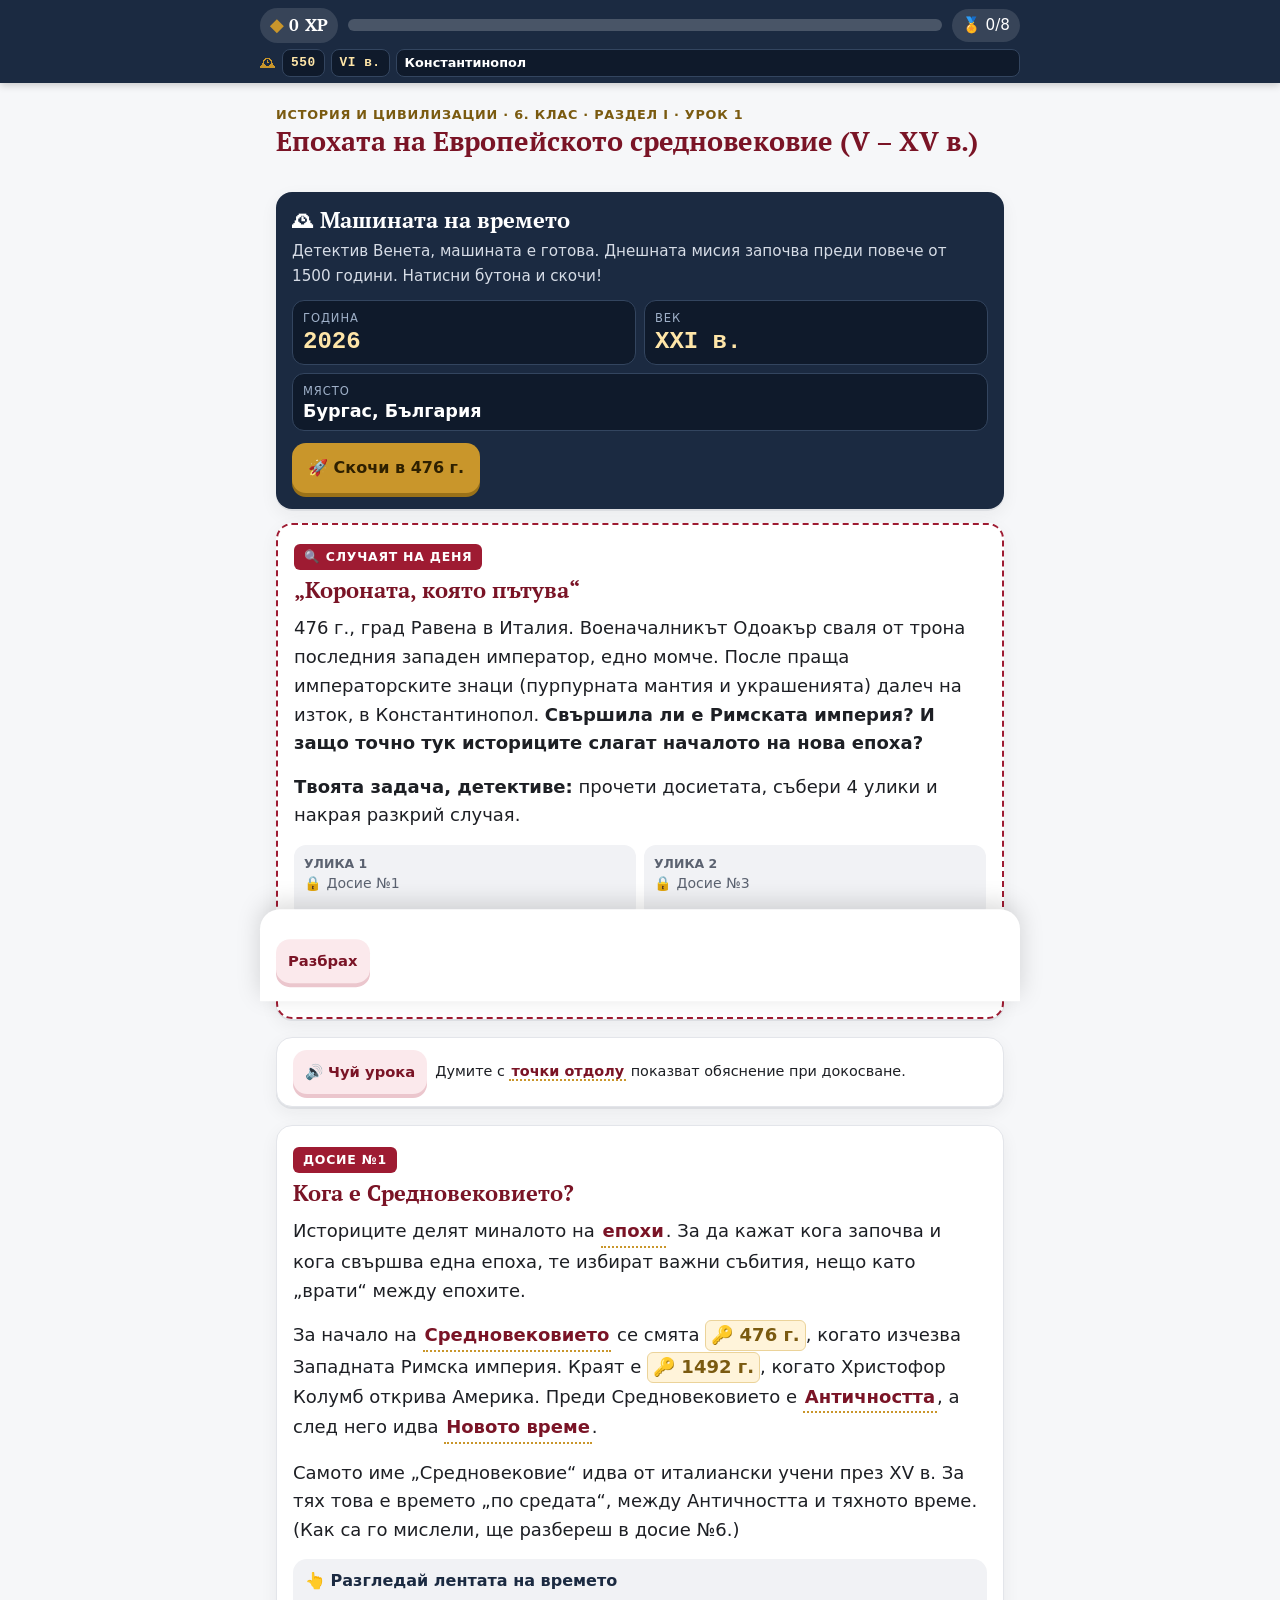
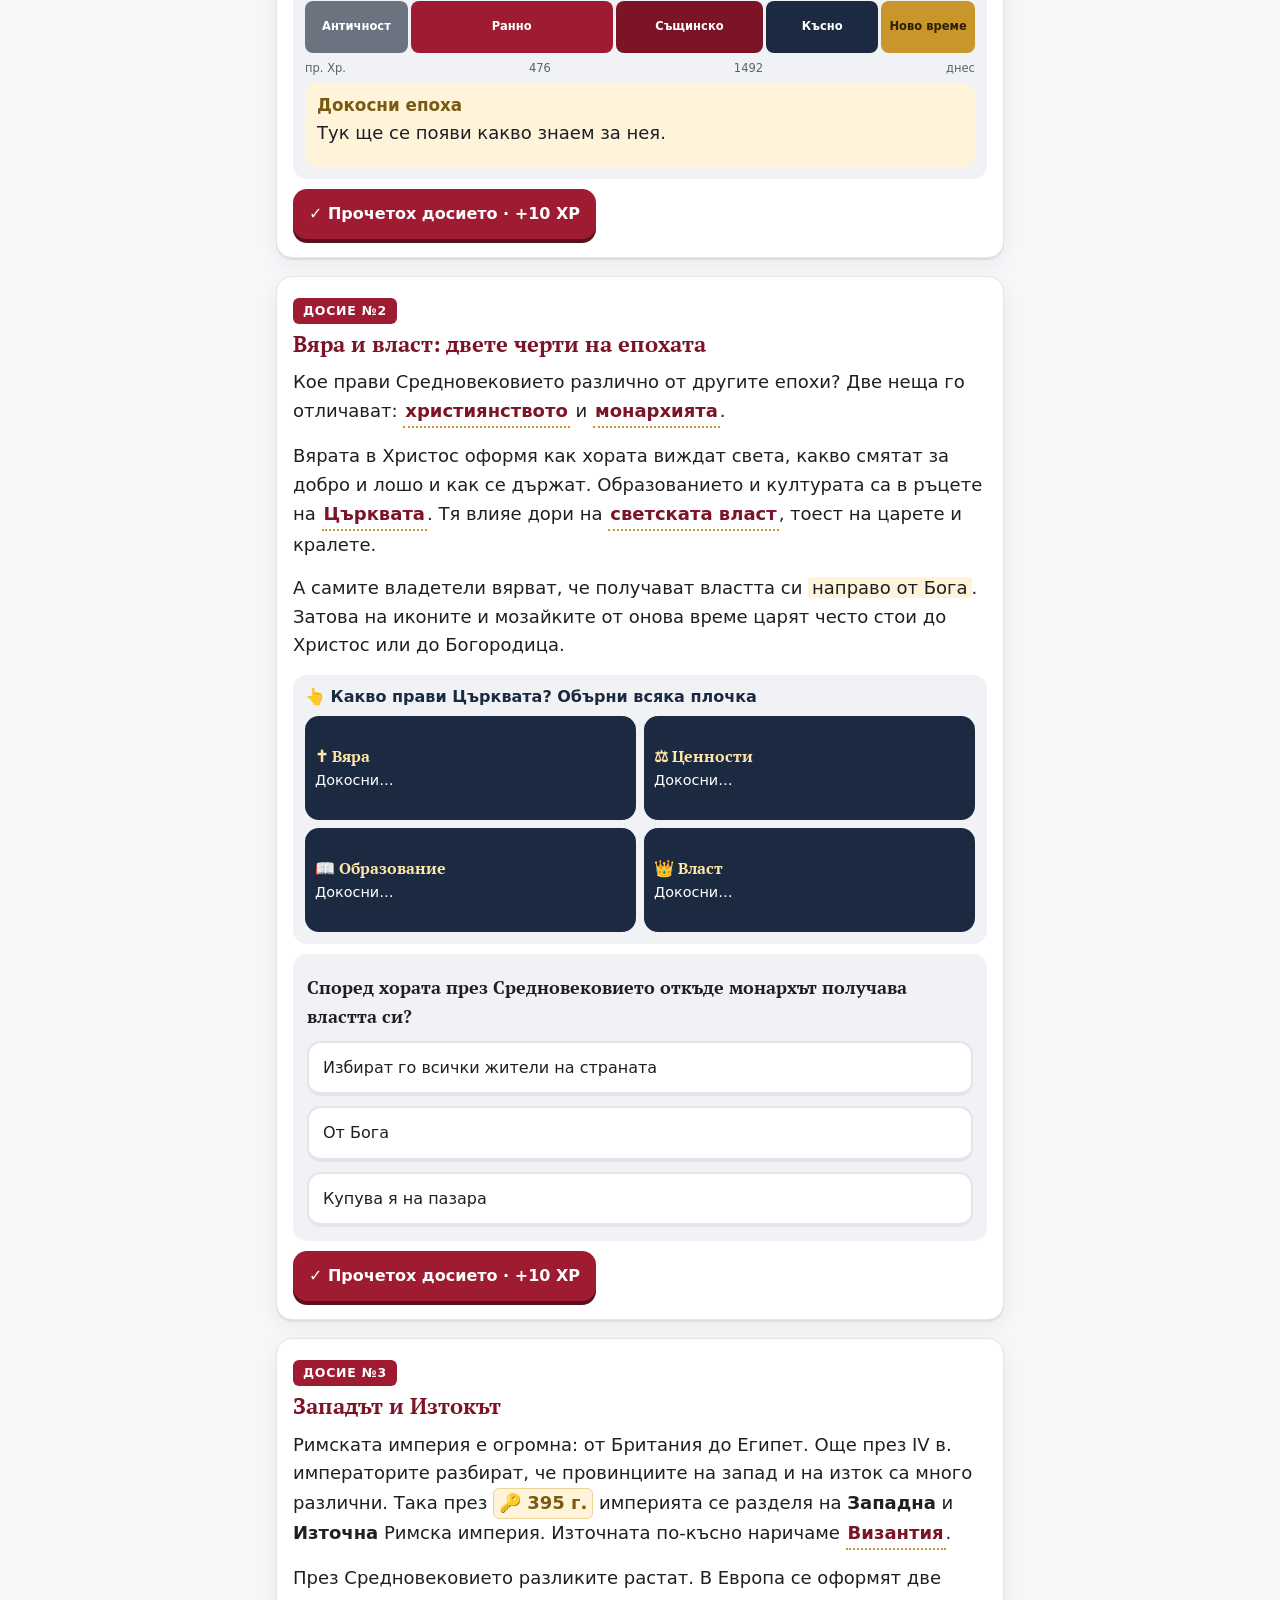
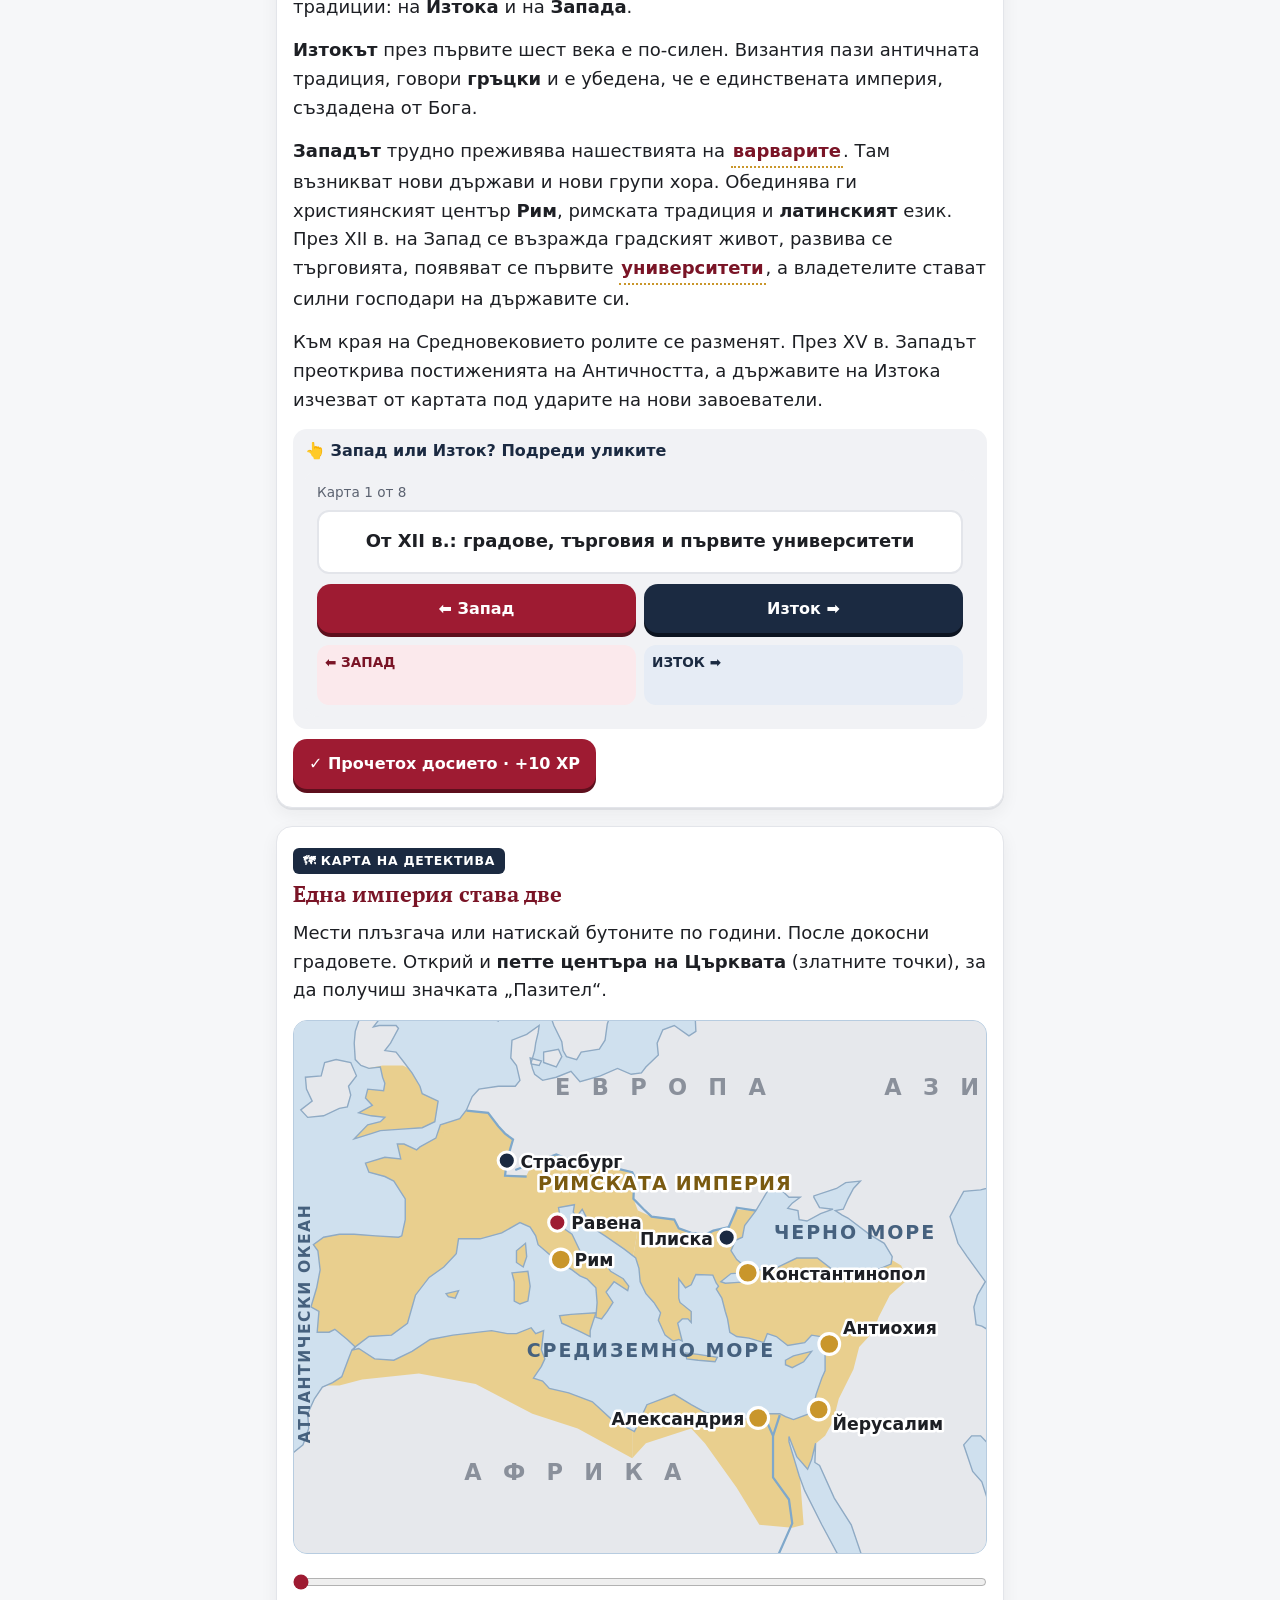
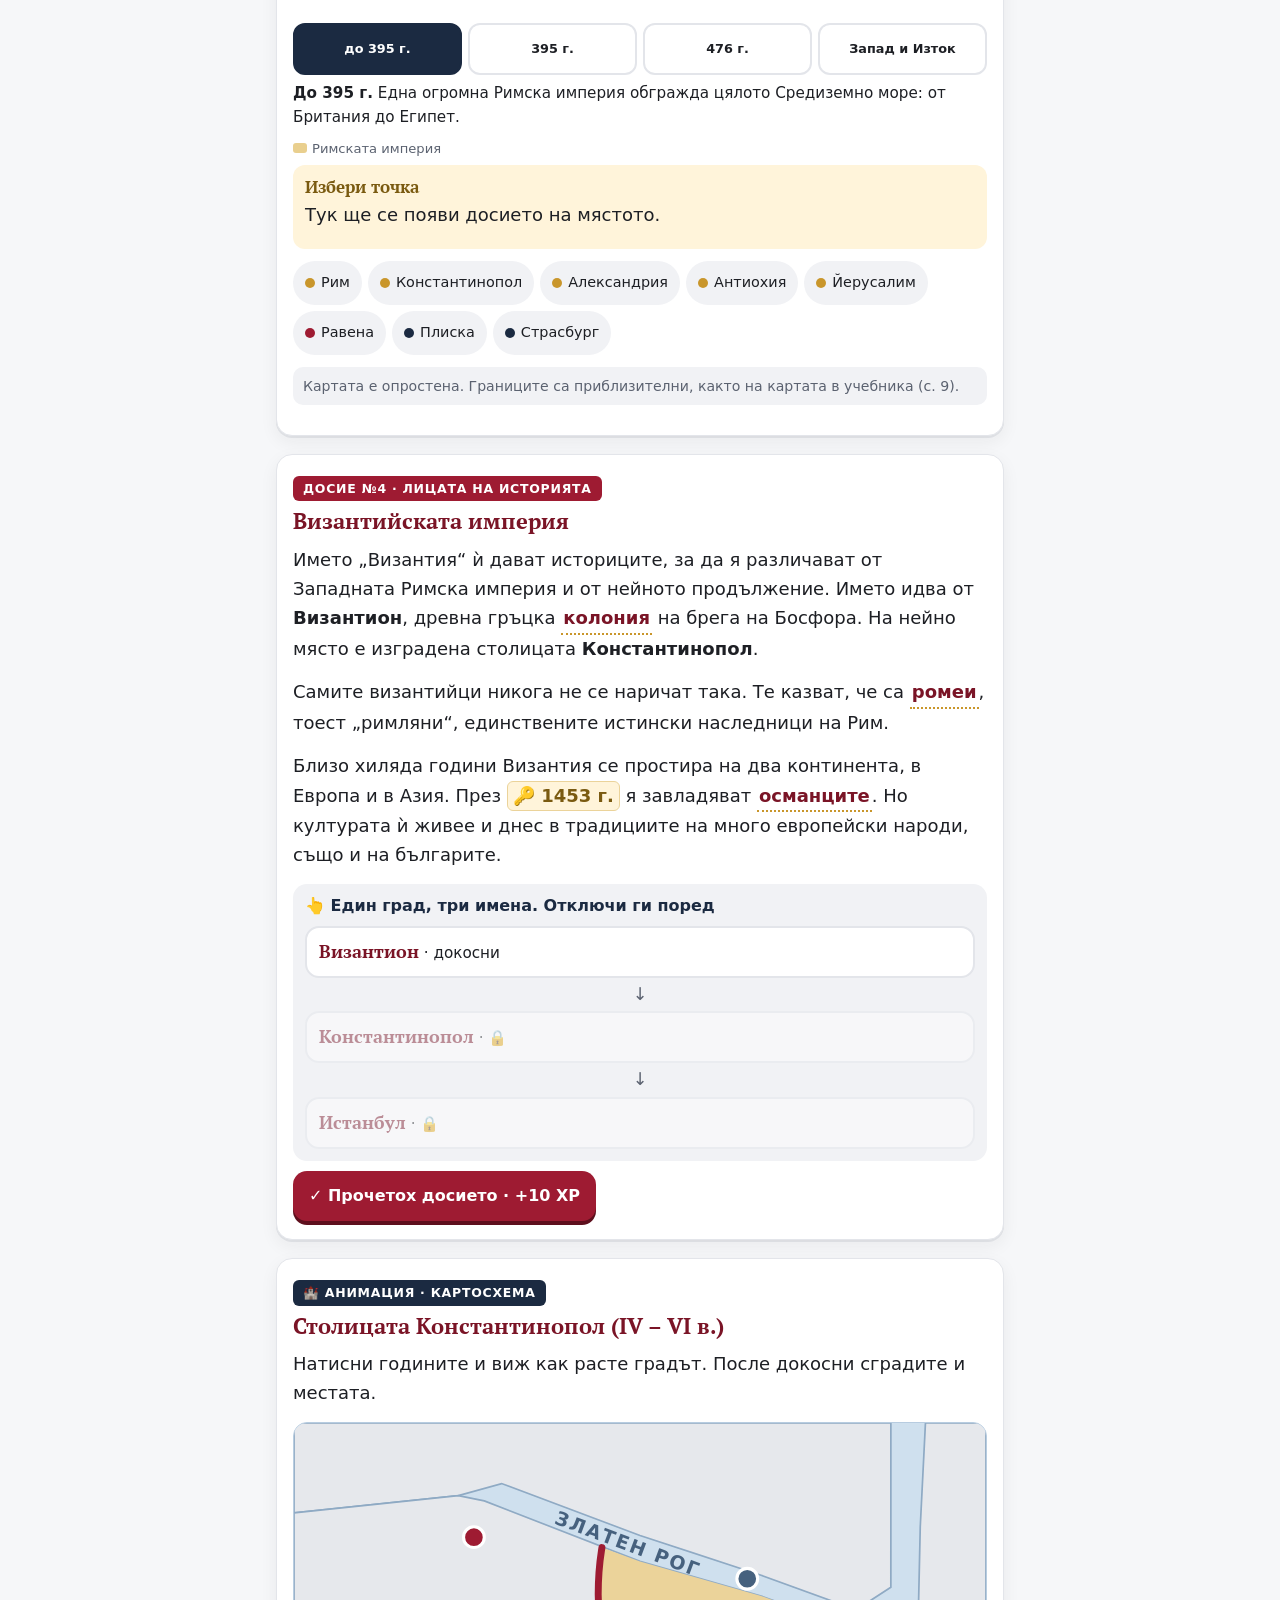
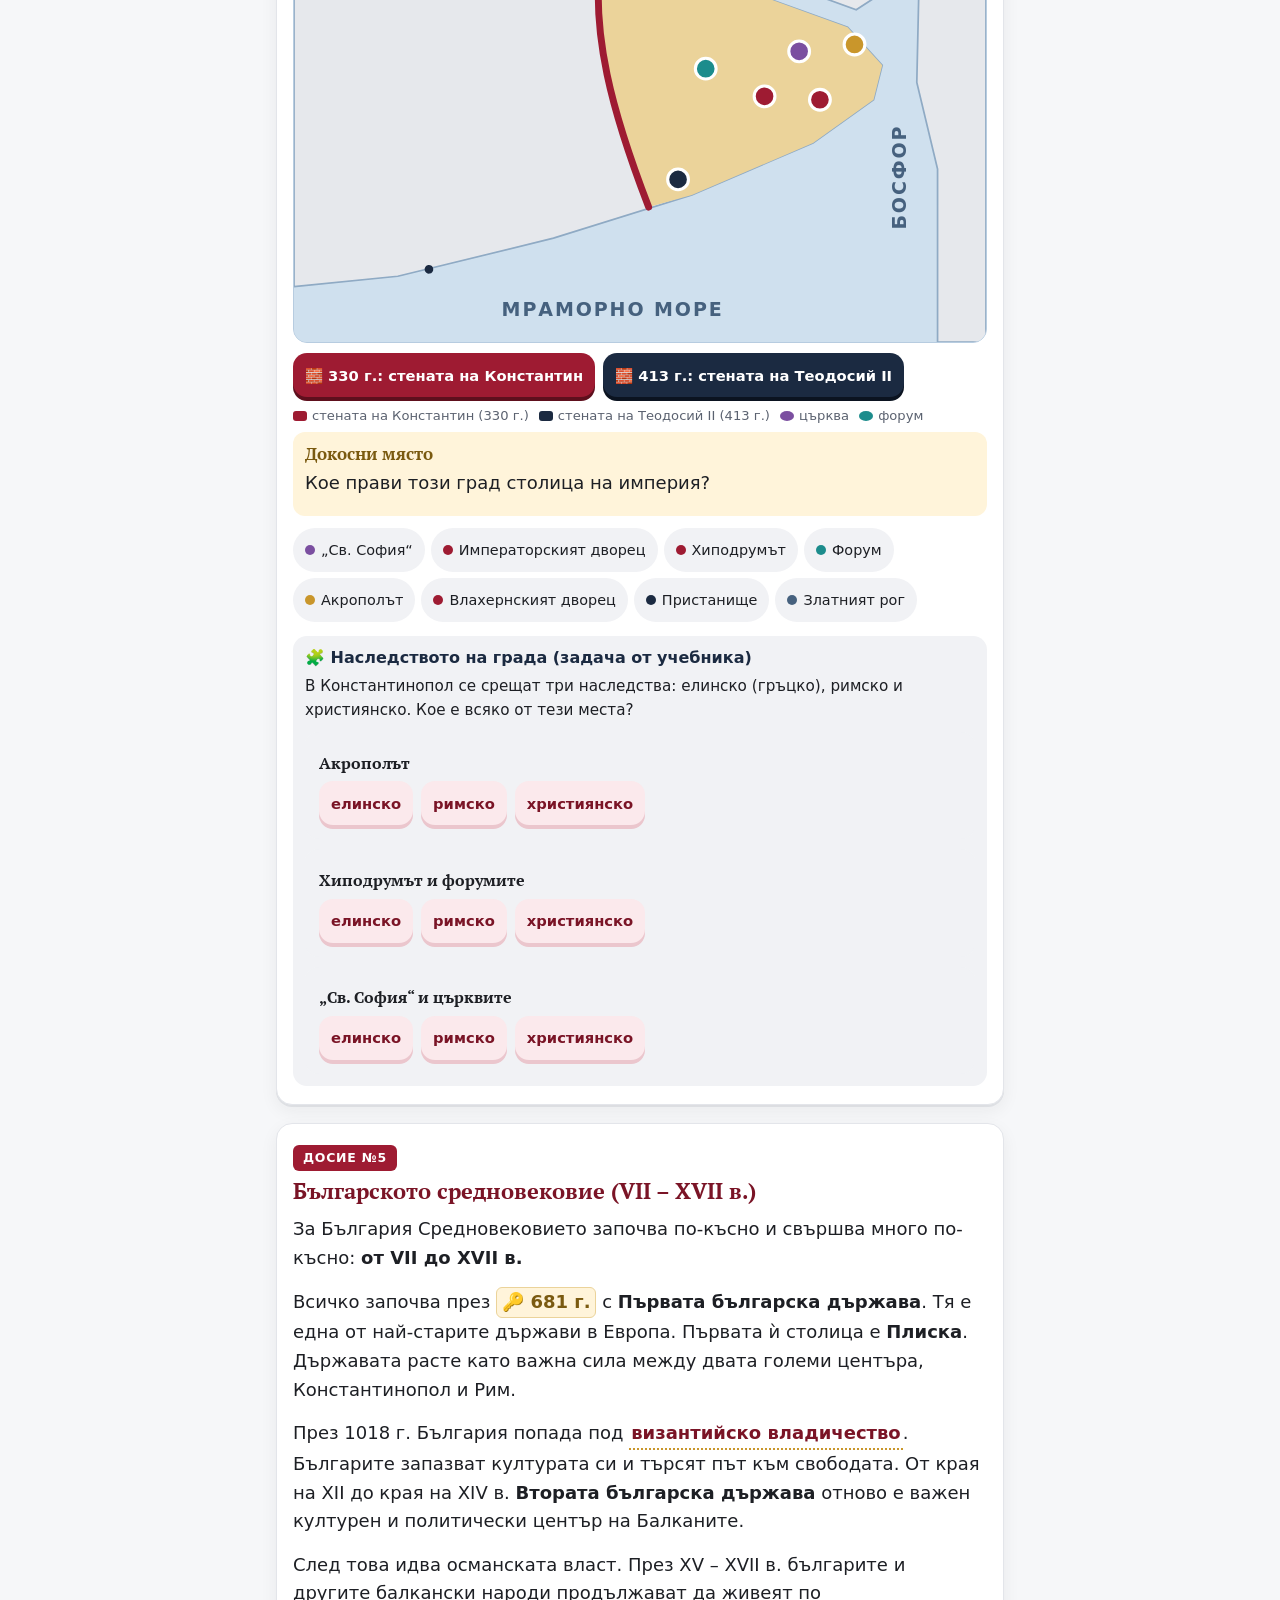
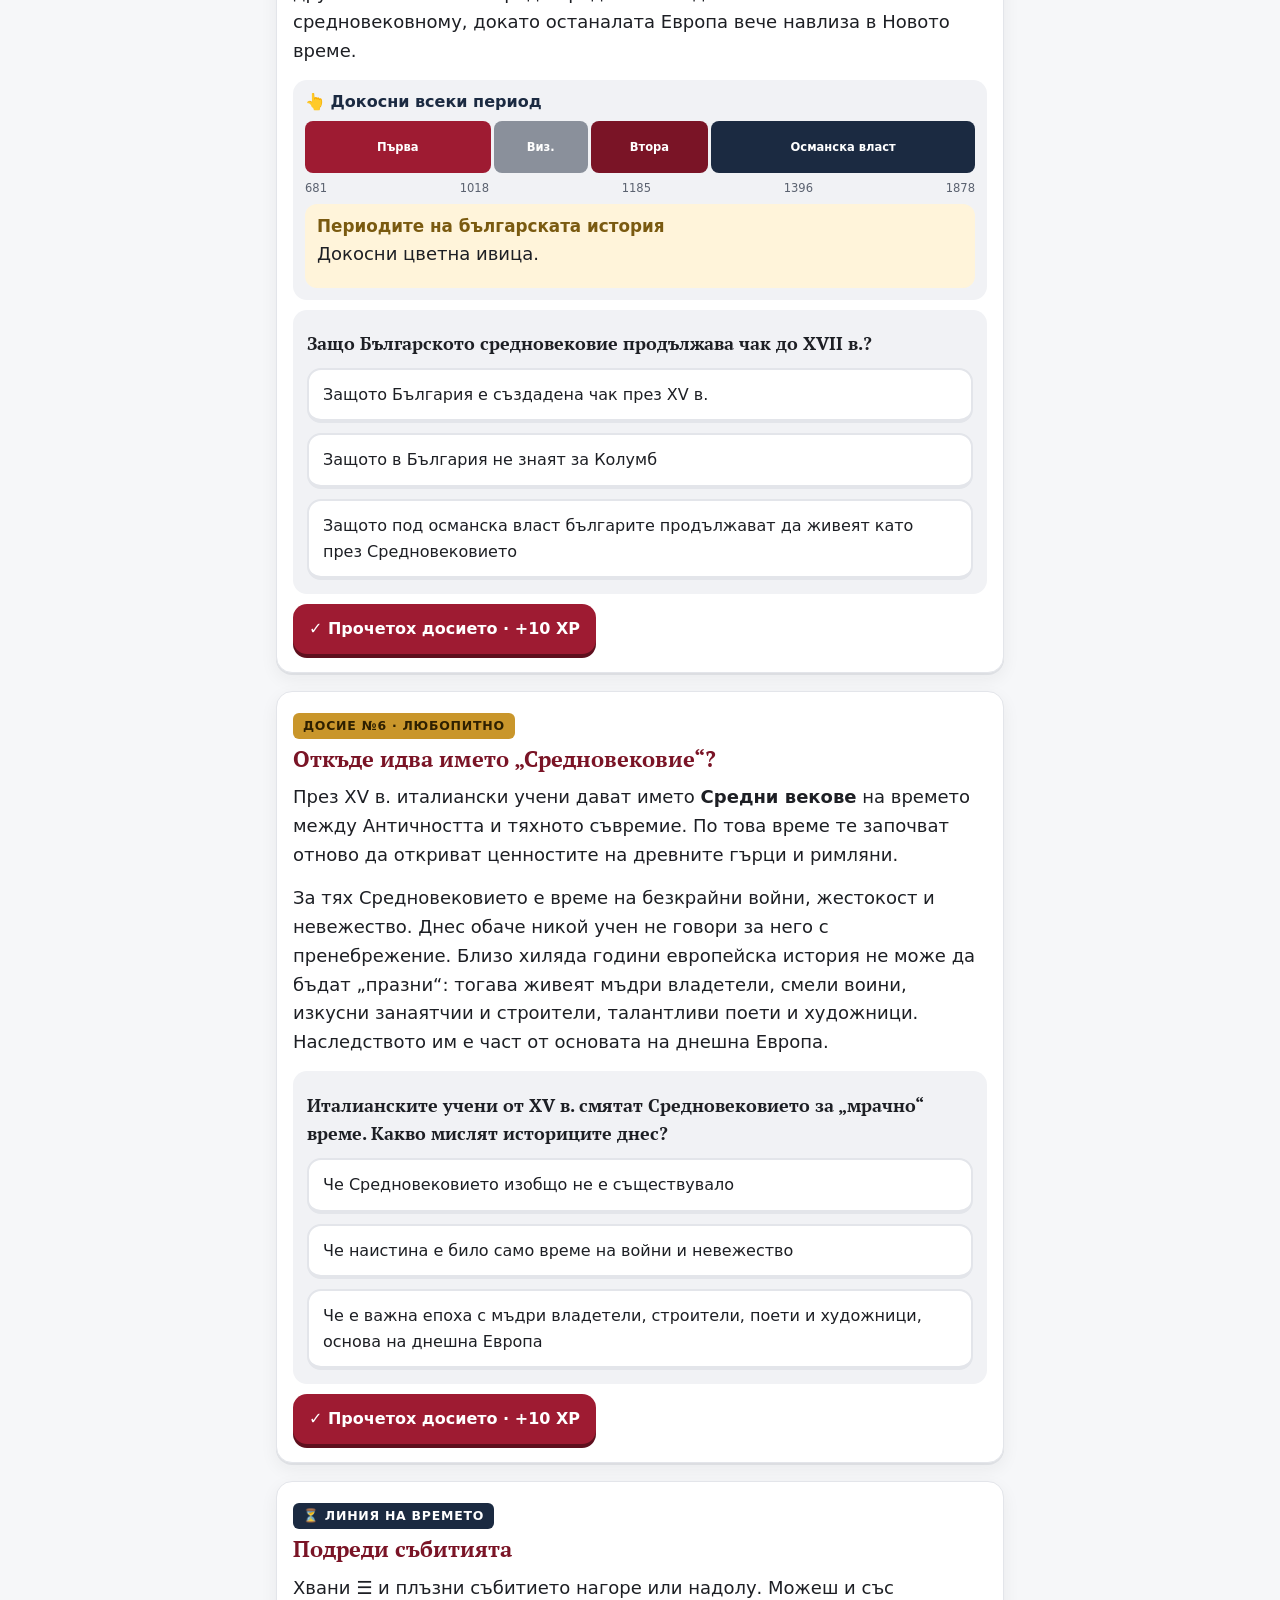
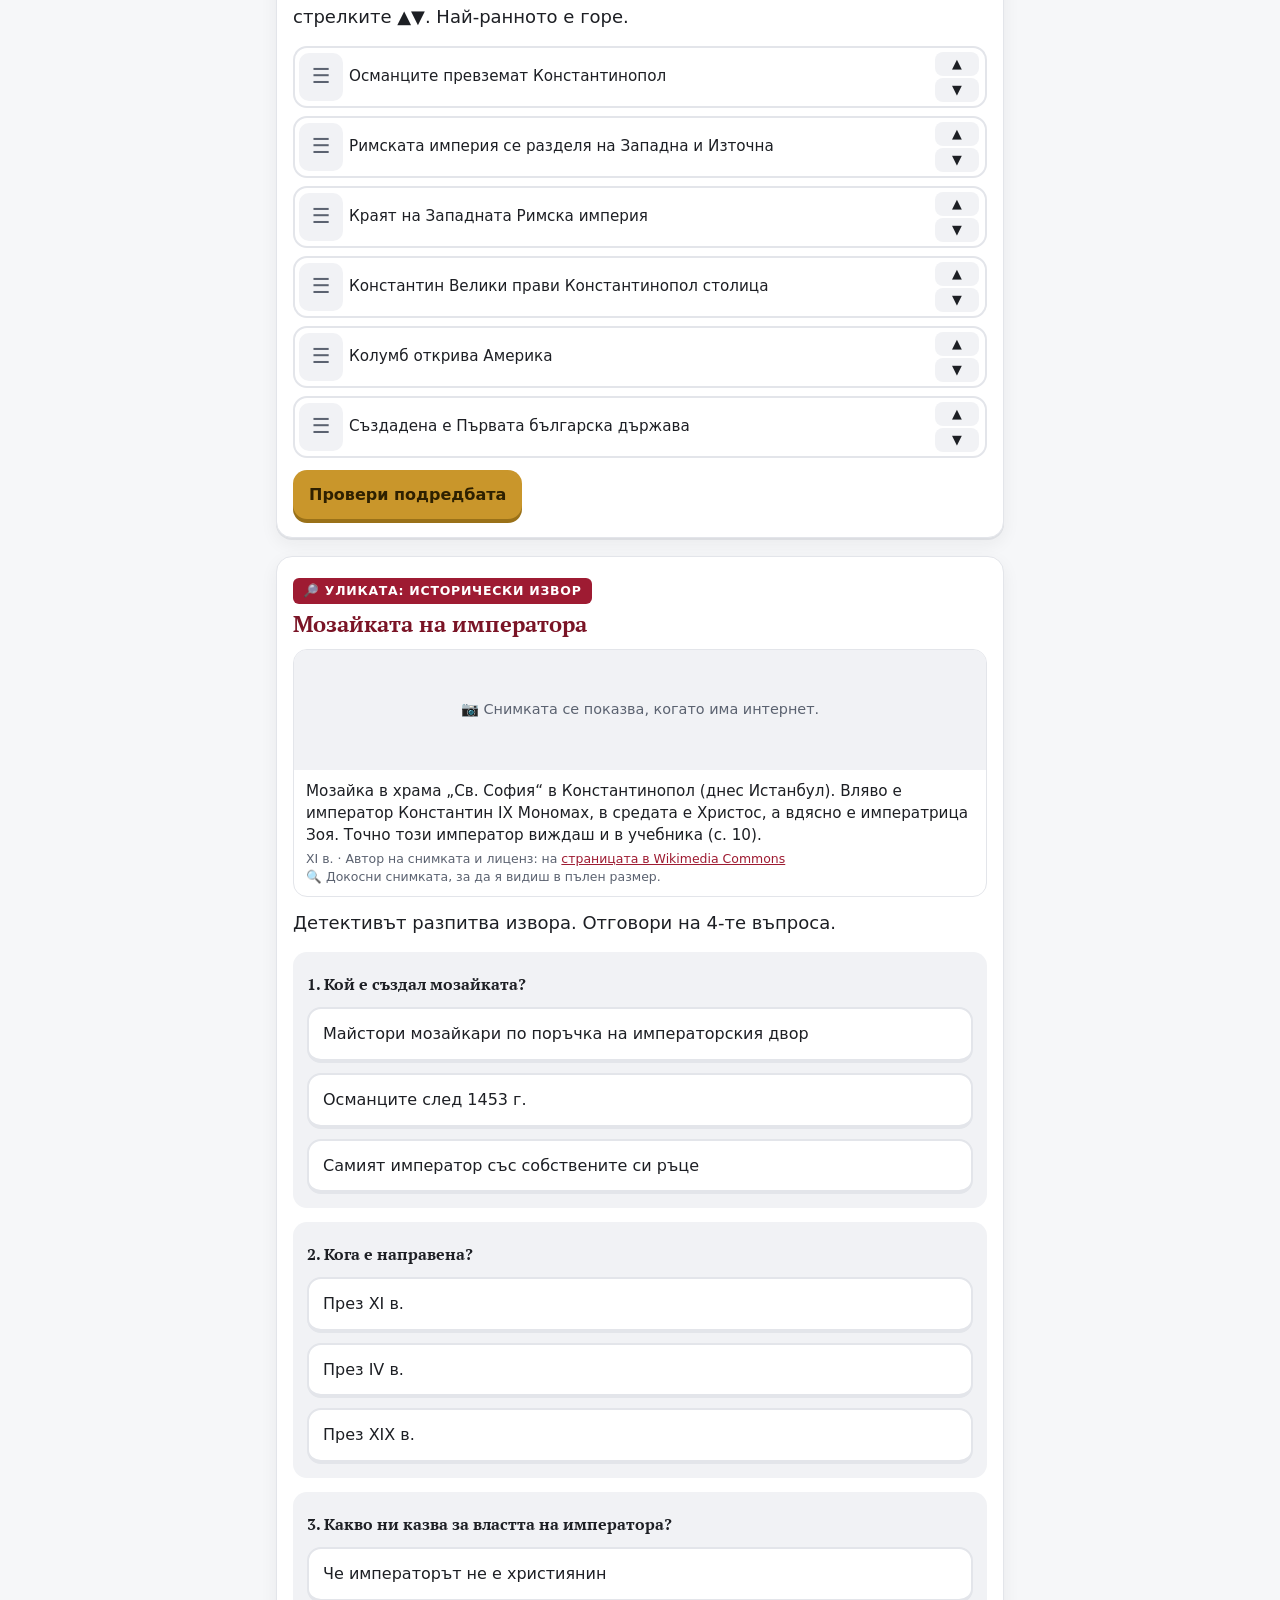
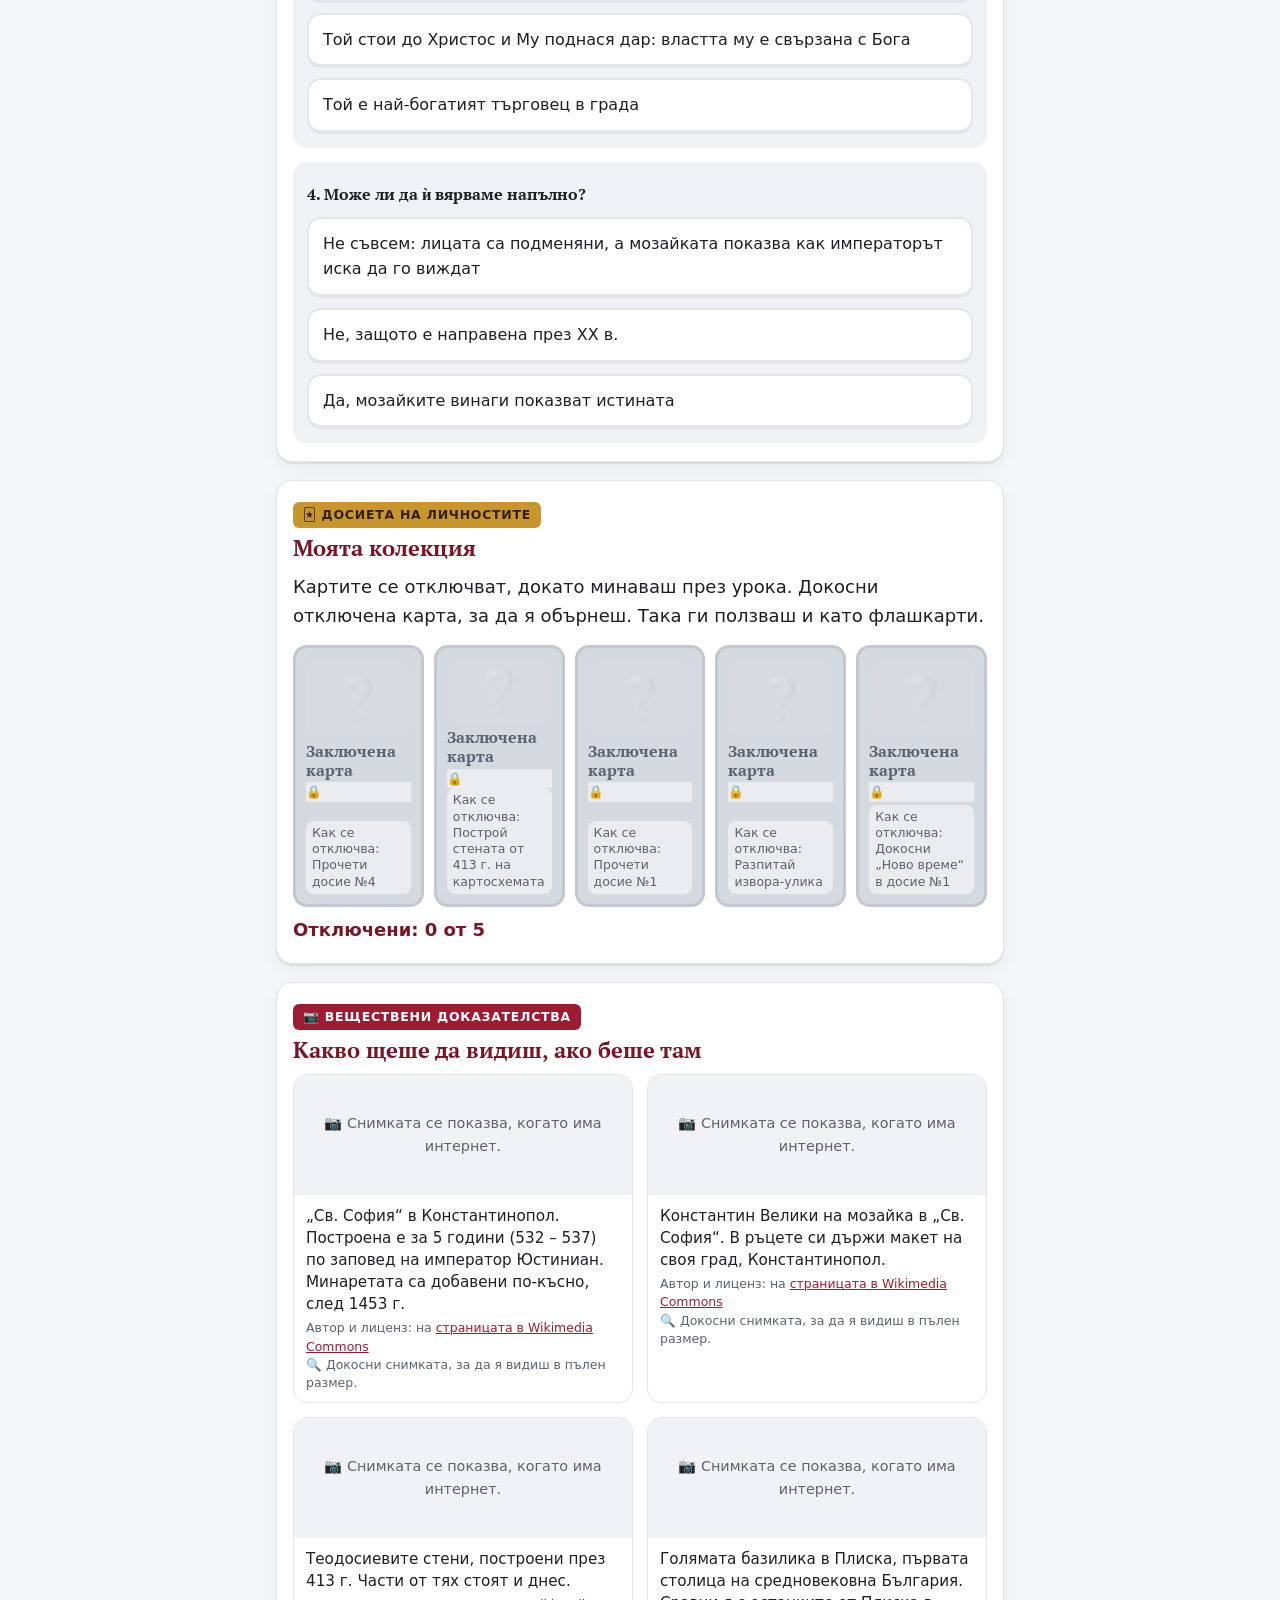
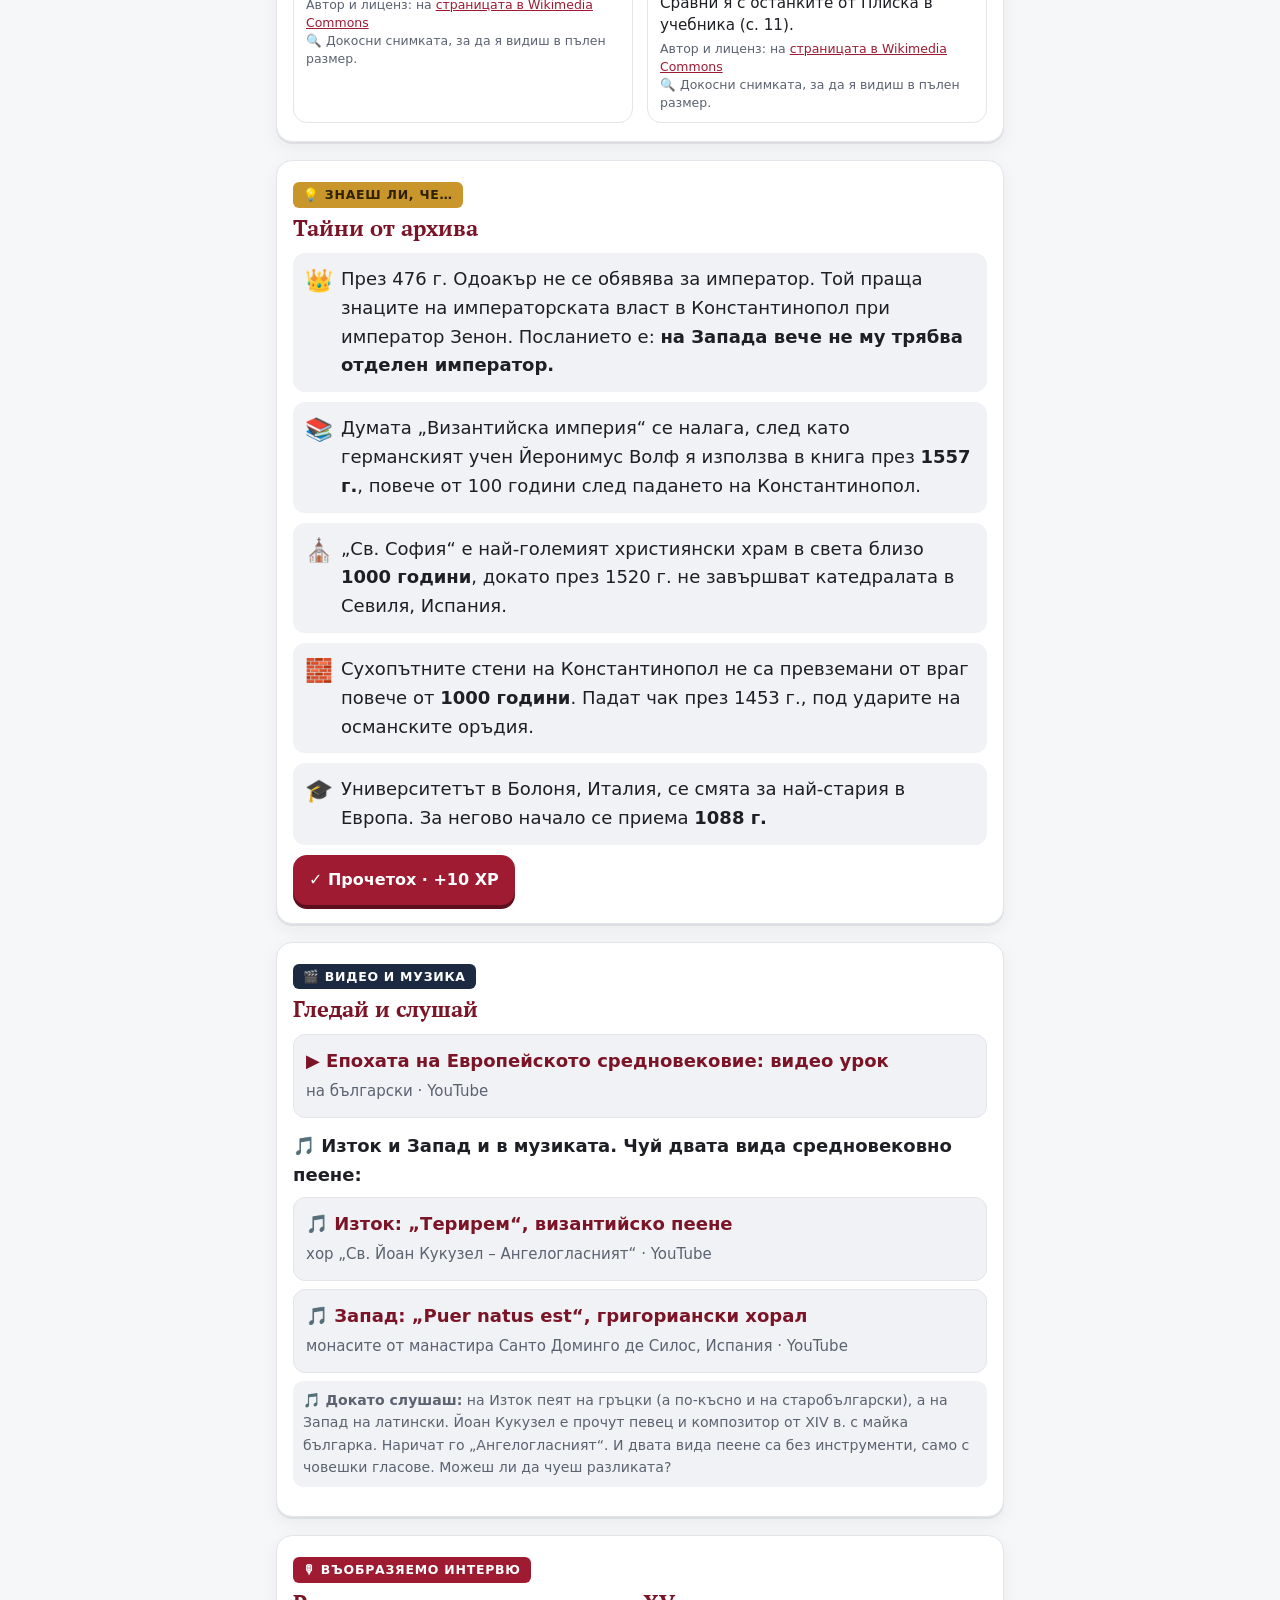
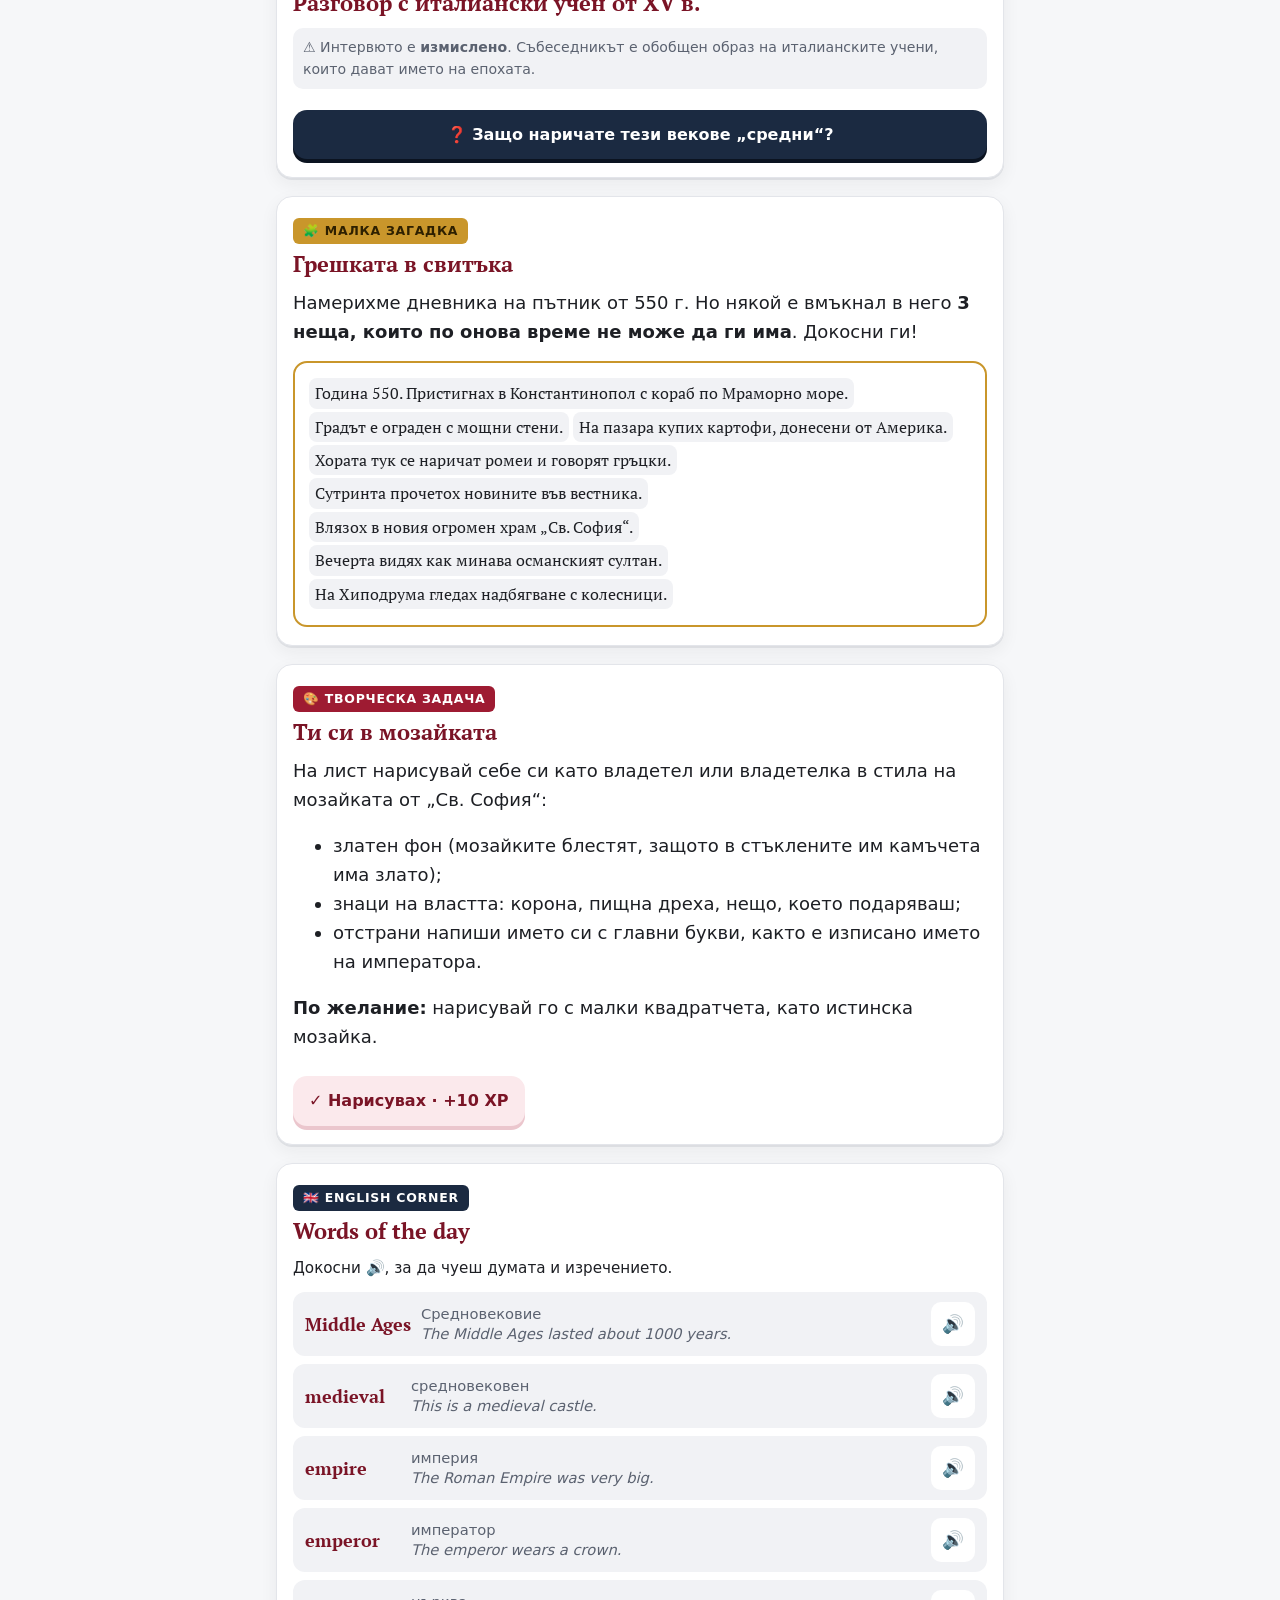
==== commit 1826ad55: "Общи стилове и JS за уроците - assets/lesson.css: палитрата, оформлението и всички компоненти - asse" ====
--- a/istoriya-6-urok-01-epohata-na-srednovekovieto.html
+++ b/istoriya-6-urok-01-epohata-na-srednovekovieto.html
@@ -12,337 +12,15 @@
 <link rel="preconnect" href="https://fonts.googleapis.com">
 <link rel="preconnect" href="https://fonts.gstatic.com" crossorigin>
 <link href="https://fonts.googleapis.com/css2?family=PT+Serif:wght@700&display=swap&subset=cyrillic" rel="stylesheet">
+<link rel="stylesheet" href="assets/lesson.css?v=1">
 <style>
-:root{
-  --red:#9E1B32; --red-2:#7A1426; --red-soft:#FBE9EC;
-  --navy:#1B2A41;
-  --gold:#C9962B; --gold-soft:#FFF4DA; --gold-ink:#7A5A10;
-  --paper:#F6F7F9; --card:#FFFFFF;
-  --ink:#1D1F24; --muted:#5B6270; --line:#E3E5EA;
-  --ok:#1E8E4E; --ok-soft:#E3F5EA;
-  --bad:#D1491F; --bad-soft:#FDEBE3;
-  --soft:#F1F2F5;
-  --sea:#CFE0EE; --land:#E6E8EC; --west:#E3A1AC; --east:#9DB0CF; --unit:#E9CF8E;
-  --r:16px; --shadow:0 2px 0 rgba(27,42,65,.08), 0 6px 18px rgba(29,31,36,.06);
-  --head:"PT Serif", Georgia, "Times New Roman", serif;
-  --body:system-ui, "Roboto", "Segoe UI", Arial, sans-serif;
-}
-*{box-sizing:border-box}
-html{scroll-behavior:smooth;-webkit-text-size-adjust:100%}
-body{margin:0;background:var(--paper);color:var(--ink);font:18px/1.6 var(--body);overflow-x:hidden}
-h1,h2,h3{font-family:var(--head);line-height:1.2;margin:0 0 .5em;color:var(--red-2)}
-h1{font-size:1.7rem}
-h2{font-size:1.35rem}
-h3{font-size:1.1rem}
-p{margin:.5em 0 .8em}
-a{color:var(--red)}
-button{font:inherit;cursor:pointer;-webkit-tap-highlight-color:transparent}
-img{max-width:100%}
-.wrap{max-width:760px;margin:0 auto;padding:0 16px 120px}
-
-/* ---------- Top bar + машината на времето ---------- */
-.topbar{position:sticky;top:0;z-index:50;background:var(--navy);color:#fff;padding:8px 16px 6px;box-shadow:0 2px 8px rgba(0,0,0,.2)}
-.topbar-in{max-width:760px;margin:0 auto;display:flex;align-items:center;gap:10px}
-.xp{display:flex;align-items:center;gap:6px;font-family:var(--head);font-weight:700;font-size:1.05rem;background:rgba(255,255,255,.12);padding:4px 10px;border-radius:999px;white-space:nowrap}
-.xp .gem{color:var(--gold)}
-.xp.bump{animation:bump .5s}
-@keyframes bump{30%{transform:scale(1.25)}}
-.prog{flex:1;height:12px;background:rgba(255,255,255,.2);border-radius:999px;overflow:hidden}
-.prog>i{display:block;height:100%;width:0;background:var(--gold);border-radius:999px;transition:width .6s}
-.badgecount{font-size:.95rem;white-space:nowrap;background:rgba(255,255,255,.12);padding:4px 10px;border-radius:999px}
-.tm{max-width:760px;margin:6px auto 0;display:flex;gap:6px;align-items:stretch;font-size:.8rem}
-.tm .lbl{display:flex;align-items:center;color:var(--gold);font-size:1rem}
-.tm .cell{background:#0F1A2B;border:1px solid #33455F;border-radius:8px;padding:2px 8px;overflow:hidden;display:flex;align-items:center;min-height:28px}
-.tm .cell b{display:block;font-family:"Courier New",monospace;font-weight:700;color:#FFE6A8;letter-spacing:.04em;white-space:nowrap}
-.tm .cell.place{flex:1;min-width:0}
-.tm .cell.place b{overflow:hidden;text-overflow:ellipsis;font-family:var(--body);font-weight:600;letter-spacing:0;color:#fff}
-.tm .cell b.roll{animation:roll .45s ease-out}
-@keyframes roll{0%{transform:translateY(-110%);opacity:0}60%{transform:translateY(12%);opacity:1}100%{transform:translateY(0)}}
-.toast{position:fixed;left:50%;top:92px;transform:translateX(-50%) translateY(-20px);opacity:0;background:var(--gold);color:#2E2000;font-family:var(--head);font-weight:700;padding:8px 16px;border-radius:999px;z-index:60;transition:.3s;pointer-events:none;box-shadow:var(--shadow);max-width:90vw;text-align:center}
-.toast.show{opacity:1;transform:translateX(-50%) translateY(0)}
-
-/* ---------- Hero ---------- */
-.hero{padding:22px 0 6px}
-.kicker{font-family:var(--body);font-weight:700;color:var(--gold-ink);letter-spacing:.06em;text-transform:uppercase;font-size:.8rem}
-.board{background:var(--navy);color:#fff;border-radius:var(--r);padding:16px;margin:14px 0;box-shadow:var(--shadow)}
-.board h2{color:#fff;margin-bottom:6px}
-.board p{color:#D6DCE6;margin:.3em 0 .8em;font-size:.95rem}
-.dials{display:grid;grid-template-columns:1fr 1fr;gap:8px;margin:10px 0 12px}
-.dial{background:#0F1A2B;border:1px solid #33455F;border-radius:12px;padding:8px 10px;overflow:hidden}
-.dial small{display:block;color:#9FB0C8;font-size:.72rem;text-transform:uppercase;letter-spacing:.08em}
-.dial b{display:block;font-family:"Courier New",monospace;font-size:1.5rem;color:#FFE6A8;line-height:1.2}
-.dial.wide{grid-column:1/-1}
-.dial.wide b{font-family:var(--body);font-size:1.1rem;color:#fff}
-.dial b.roll{animation:roll .45s ease-out}
-.case{background:var(--card);border:2px dashed var(--red);border-radius:var(--r);padding:16px;margin:14px 0;box-shadow:var(--shadow)}
-.clues{display:grid;grid-template-columns:1fr 1fr;gap:8px;margin-top:10px}
-.clue{border-radius:12px;padding:10px;font-size:.88rem;line-height:1.4;background:var(--soft);color:var(--muted);min-height:74px}
-.clue b{display:block;font-family:var(--body);color:var(--muted);font-size:.78rem;margin-bottom:2px}
-.clue.on{background:var(--gold-soft);color:var(--ink);animation:pop .4s}
-.clue.on b{color:var(--gold-ink)}
-@keyframes pop{0%{transform:scale(.9)}60%{transform:scale(1.05)}}
-
-/* ---------- Cards ---------- */
-.card{background:var(--card);border-radius:var(--r);padding:18px 16px;margin:18px 0;box-shadow:var(--shadow);border:1px solid var(--line)}
-.dossier-tag{display:inline-block;font-family:var(--body);font-weight:700;font-size:.78rem;color:#fff;background:var(--red);padding:3px 10px;border-radius:6px;margin-bottom:8px;letter-spacing:.06em}
-.dossier-tag.navy{background:var(--navy)}
-.dossier-tag.gold{background:var(--gold);color:#2E2000}
-.row{display:flex;gap:8px;flex-wrap:wrap;align-items:center}
-.btn{border:0;border-radius:14px;padding:12px 16px;min-height:48px;font-family:var(--body);font-weight:700;font-size:1rem;background:var(--red);color:#fff;box-shadow:0 4px 0 #5E0F1D;transition:transform .08s}
-.btn:active{transform:translateY(3px);box-shadow:0 1px 0 #5E0F1D}
-.btn.ghost{background:var(--red-soft);color:var(--red-2);box-shadow:0 4px 0 #EBC6CD}
-.btn.gold{background:var(--gold);color:#2E2000;box-shadow:0 4px 0 #9A7118}
-.btn.navy{background:var(--navy);box-shadow:0 4px 0 #0B1320}
-.btn.done{background:var(--ok);box-shadow:0 4px 0 #146638}
-.btn[disabled]{opacity:.6;cursor:default}
-.btn.small{min-height:44px;padding:8px 12px;font-size:.92rem}
-.readbtn{margin-top:10px}
-.term{background:none;border:0;padding:0 2px;color:var(--red-2);font-weight:700;border-bottom:2px dotted var(--gold);font-size:inherit;line-height:inherit}
-.hl{background:var(--gold-soft);padding:0 4px;border-radius:4px}
-.key{display:inline-block;background:var(--gold-soft);color:var(--gold-ink);font-weight:700;border:1px solid #EBD39A;border-radius:6px;padding:0 5px;white-space:nowrap}
-.task{background:var(--soft);border-radius:14px;padding:12px;margin-top:14px}
-.task h3{font-size:1rem;margin-bottom:6px;color:var(--navy);font-family:var(--body)}
-.note{font-size:.88rem;color:var(--muted);background:var(--soft);border-radius:10px;padding:8px 10px}
-
-/* ribbons (епохи, периоди) */
-.ribbon{display:flex;gap:3px;margin:10px 0 6px}
-.ribbon button{border:0;border-radius:8px;min-height:52px;padding:4px 2px;font-size:.72rem;font-weight:700;color:#fff;line-height:1.15;position:relative;min-width:0;overflow:hidden}
-.ribbon button.seen:after{content:"✓";position:absolute;top:1px;right:4px;font-size:.7rem}
-.ribbon button.active{outline:3px solid var(--gold);outline-offset:1px}
-.ribticks{display:flex;justify-content:space-between;font-size:.72rem;color:var(--muted);margin-bottom:6px}
-.infobox{background:var(--gold-soft);border-radius:12px;padding:12px;min-height:84px;margin-top:6px}
-.infobox h3{margin:0 0 4px;color:var(--gold-ink);font-size:1.05rem}
-.infobox p{margin:0}
-
-/* flip tiles */
-.tiles{display:grid;grid-template-columns:1fr 1fr;gap:8px;margin-top:10px}
-.tile{border:0;border-radius:14px;min-height:104px;padding:10px;text-align:left;background:var(--navy);color:#fff;font-size:.9rem;line-height:1.35}
-.tile b{display:block;font-family:var(--head);font-size:1.02rem;margin-bottom:4px;color:#FFE6A8}
-.tile.open{background:var(--gold-soft);color:var(--ink);animation:pop .35s}
-.tile.open b{color:var(--gold-ink)}
-
-/* sorter */
-.sorter{background:var(--soft);border-radius:14px;padding:12px;margin-top:10px}
-.sortcard{background:#fff;border:2px solid var(--line);border-radius:12px;padding:12px;min-height:64px;font-weight:600;text-align:center;display:flex;align-items:center;justify-content:center}
-.sortbtns{display:grid;grid-template-columns:1fr 1fr;gap:8px;margin-top:10px}
-.cols{display:grid;grid-template-columns:1fr 1fr;gap:8px;margin-top:12px}
-.col{border-radius:12px;padding:8px;font-size:.82rem;line-height:1.35;min-height:60px}
-.col h4{margin:0 0 4px;font-size:.85rem}
-.col.w{background:var(--red-soft)}.col.w h4{color:var(--red-2)}
-.col.e{background:#E6ECF5}.col.e h4{color:var(--navy)}
-.col div{margin-bottom:4px}
-
-/* names chain */
-.chain{display:grid;gap:8px;margin-top:10px}
-.chain button{border:2px solid var(--line);background:#fff;border-radius:14px;min-height:52px;text-align:left;padding:10px 12px;font-size:.95rem;color:var(--ink)}
-.chain button b{font-family:var(--head);color:var(--red-2);font-size:1.1rem}
-.chain button[disabled]{opacity:.45}
-.chain button.open{border-color:var(--gold);background:var(--gold-soft);opacity:1}
-.chain .arrow{text-align:center;color:var(--muted);font-size:1.1rem;line-height:1}
-
-/* map */
-.mapbox{background:var(--sea);border-radius:14px;overflow:hidden;border:1px solid #B7CCE0;touch-action:manipulation}
-.mapbox svg{display:block;width:100%;height:auto}
-.maplabel{font:700 11px var(--body);fill:#46617E;letter-spacing:.1em;pointer-events:none}
-.regionlabel{font:800 11px var(--body);letter-spacing:.06em;paint-order:stroke;stroke:#fff;stroke-width:3px;stroke-linejoin:round;pointer-events:none}
-.contlabel{font:700 13px var(--body);fill:#8A909B;letter-spacing:.3em;pointer-events:none}
-.river{fill:none;stroke:#7FA8CB;stroke-width:1.3;pointer-events:none}
-.coast{fill:none;stroke:#8FAAC4;stroke-width:.8;pointer-events:none}
-.mk{cursor:pointer}
-.mk .dot{stroke:#fff;stroke-width:1.8}
-.mk .halo{fill:none;stroke-width:2.5;opacity:0}
-.mk.active .halo{opacity:1;animation:ring 1.2s infinite}
-@keyframes ring{0%{r:6;opacity:1}100%{r:18;opacity:0}}
-.mk.seen .dot{stroke:var(--ink)}
-.mk text{font:700 10px var(--body);fill:var(--ink);paint-order:stroke;stroke:#fff;stroke-width:3px;stroke-linejoin:round;pointer-events:none}
-.chips{display:flex;flex-wrap:wrap;gap:6px;margin:12px 0}
-.chip{border:0;border-radius:999px;padding:8px 12px;min-height:44px;font-size:.9rem;background:var(--soft);color:var(--ink);display:inline-flex;align-items:center;gap:6px}
-.chip i{width:10px;height:10px;border-radius:50%;display:inline-block;flex:none}
-.chip.seen{background:#E6ECF5}
-.chip.active{background:var(--navy);color:#fff}
-.legend{display:flex;flex-wrap:wrap;gap:10px;font-size:.82rem;color:var(--muted);margin-top:8px}
-.legend span{display:inline-flex;align-items:center;gap:5px}
-.legend i{width:14px;height:10px;border-radius:3px;display:inline-block}
-.steps{display:grid;grid-template-columns:repeat(4,1fr);gap:6px;margin-top:10px}
-.steps button{border:2px solid var(--line);background:#fff;border-radius:12px;min-height:52px;padding:4px;font-size:.8rem;font-weight:700;line-height:1.2;color:var(--ink)}
-.steps button.active{border-color:var(--navy);background:var(--navy);color:#fff}
-.steps button.seen:not(.active){border-color:var(--gold)}
-input[type=range]{width:100%;height:44px;accent-color:var(--red);margin:6px 0 0}
-.stepcap{font-size:.95rem;margin:6px 0 0;min-height:3em}
-.divline{fill:none;stroke:var(--navy);stroke-width:2.6;stroke-linecap:round}
-.divline.draw{animation:draw 1.4s ease-out forwards}
-@keyframes draw{from{stroke-dashoffset:1}to{stroke-dashoffset:0}}
+/* уникално за урок 01: цветовете на империите и стените на Константинопол */
+:root{--west:#E3A1AC; --east:#9DB0CF; --unit:#E9CF8E}
 .wall{fill:none;stroke-linecap:round;stroke-linejoin:round}
 .wall.w330{stroke:var(--red);stroke-width:4}
 .wall.w413{stroke:var(--navy);stroke-width:5;stroke-dasharray:1;stroke-dashoffset:1}
 .wall.w413.on{animation:draw 1.6s ease-out forwards}
-.city{transition:opacity .6s}
-
-/* timeline sorting */
-.sortl{list-style:none;padding:0;margin:12px 0;display:grid;gap:8px;position:relative}
-.sitem{display:flex;align-items:center;gap:6px;background:#fff;border:2px solid var(--line);border-radius:14px;padding:4px 6px 4px 4px;min-height:56px;position:relative;touch-action:pan-y;user-select:none;-webkit-user-select:none}
-.sitem.dragging{z-index:5;box-shadow:0 10px 24px rgba(0,0,0,.18);border-color:var(--gold);transition:none}
-.sitem .handle{flex:none;width:44px;height:48px;display:flex;align-items:center;justify-content:center;font-size:1.3rem;color:var(--muted);touch-action:none;cursor:grab;border-radius:10px;background:var(--soft)}
-.sitem .txt{flex:1;font-size:.95rem;line-height:1.3}
-.sitem .yr{display:none;font-weight:800;color:var(--gold-ink);margin-right:4px}
-.sitem .mv{flex:none;display:flex;flex-direction:column;gap:2px}
-.sitem .mv button{border:0;background:var(--soft);border-radius:8px;width:44px;height:24px;font-size:.8rem;color:var(--ink);padding:0}
-.sitem.ok{border-color:var(--ok);background:var(--ok-soft)}
-.sitem.bad{border-color:var(--bad);background:var(--bad-soft)}
-.sitem .mark{flex:none;font-weight:800;width:18px;text-align:center}
-.sorted .sitem .yr{display:inline}
-
-/* quiz/options */
-.stage{background:var(--soft);border-radius:14px;padding:14px;margin-top:10px}
-.opts{display:grid;gap:10px;margin-top:10px}
-.opt{border:2px solid var(--line);border-bottom-width:4px;background:#fff;border-radius:14px;padding:12px 14px;min-height:52px;text-align:left;font-size:1rem;color:var(--ink)}
-.opt:active{transform:translateY(2px)}
-.opt.right{border-color:var(--ok);background:var(--ok-soft)}
-.opt.right:before{content:"✓ ";color:var(--ok);font-weight:800}
-.opt.wrong{border-color:var(--bad);background:var(--bad-soft)}
-.opt.wrong:before{content:"✗ ";color:var(--bad);font-weight:800}
-.opt[disabled]{cursor:default}
-.fb{border-radius:14px;padding:12px 14px;margin-top:12px;display:none}
-.fb.ok{display:block;background:var(--ok-soft);border:2px solid var(--ok)}
-.fb.bad{display:block;background:var(--bad-soft);border:2px solid var(--bad)}
-.fb b{font-family:var(--body)}
-.fb.ok b{color:#146638}.fb.bad b{color:#9C3312}
-.fb.ok b:before{content:"✓ "}.fb.bad b:before{content:"✗ "}
-.qhead{display:flex;justify-content:space-between;align-items:center;gap:8px;font-size:.9rem;color:var(--muted)}
-.qprog{height:14px;background:#DDE1E7;border-radius:999px;overflow:hidden;margin:8px 0 12px}
-.qprog i{display:block;height:100%;width:0;background:var(--ok);transition:width .4s}
-.qtext{font-family:var(--head);font-weight:700;font-size:1.12rem;color:var(--ink);margin:.3em 0}
-.path{display:flex;flex-direction:column;align-items:center;gap:6px;margin:14px 0}
-.node{width:84px;height:84px;border-radius:50%;border:0;font-family:var(--head);font-weight:700;font-size:1.6rem;color:#fff;background:var(--red);box-shadow:0 6px 0 #5E0F1D;position:relative}
-.node:nth-child(2){margin-left:90px}.node:nth-child(3){margin-right:90px}
-.node[disabled]{background:#C3C7CF;box-shadow:0 6px 0 #9A9FA9;cursor:default}
-.node.done{background:var(--gold);box-shadow:0 6px 0 #9A7118;color:#2E2000}
-.node span{position:absolute;top:92px;left:50%;transform:translateX(-50%);white-space:nowrap;font-size:.8rem;color:var(--muted);font-weight:700;font-family:var(--body)}
-.pathwrap{padding-bottom:26px}
-
-/* source clue */
-.qblock{margin-top:14px}
-.qblock .qtext{font-size:1.02rem}
-
-/* personality cards */
-.pcards{display:grid;grid-template-columns:repeat(auto-fill,minmax(128px,1fr));gap:10px;margin-top:10px}
-.pcard{perspective:900px;height:262px;border:0;padding:0;background:none;text-align:left}
-.pcard-in{position:relative;width:100%;height:100%;transition:transform .5s;transform-style:preserve-3d}
-.pcard.flip .pcard-in{transform:rotateY(180deg)}
-.pface{position:absolute;inset:0;backface-visibility:hidden;-webkit-backface-visibility:hidden;border-radius:14px;padding:10px;overflow:hidden;display:flex;flex-direction:column}
-.pfront{background:linear-gradient(160deg,var(--red) 0%,var(--red-2) 100%);color:#fff;border:3px solid var(--gold)}
-.pfront .av{font-size:2.6rem;line-height:1;margin:4px 0 6px;height:74px;display:flex;align-items:center;justify-content:center;background:rgba(255,255,255,.12);border-radius:10px;overflow:hidden}
-.pfront .av img{width:100%;height:100%;object-fit:cover;object-position:top}
-.pfront b{font-family:var(--head);font-size:1rem;line-height:1.2}
-.pfront small{color:#FFE6A8;font-size:.78rem;display:block;margin-top:2px}
-.pfront .sp{margin-top:auto;font-size:.78rem;background:rgba(0,0,0,.2);border-radius:8px;padding:4px 6px;line-height:1.3}
-.pback{overflow-y:auto;background:var(--gold-soft);color:var(--ink);transform:rotateY(180deg);font-size:.76rem;line-height:1.35;border:3px solid var(--gold)}
-.pback b{font-family:var(--head);color:var(--red-2);font-size:.95rem;margin-bottom:4px}
-.pcard.locked .pfront{background:#D5D9E0;color:var(--muted);border-color:#C3C7CF}
-.pcard.locked .pfront .av{filter:grayscale(1) blur(2px);opacity:.5}
-.pcard.locked .pfront small,.pcard.locked .pfront .sp{color:var(--muted);background:rgba(255,255,255,.5)}
-.pcard.new .pfront{animation:pop .5s}
-
-/* gallery */
-.gallery{display:grid;gap:14px}
-figure{margin:0;background:var(--card);border-radius:14px;overflow:hidden;border:1px solid var(--line)}
-figure img{display:block;width:100%;height:auto;max-height:75vh;object-fit:contain;background:#E4E6EA;cursor:zoom-in}
-.zoomhint{font-size:.78rem;color:var(--muted)}
-figure .noimg{height:120px;display:flex;align-items:center;justify-content:center;color:var(--muted);font-size:.9rem;padding:12px;text-align:center;background:var(--soft)}
-figcaption{padding:10px 12px;font-size:.95rem;line-height:1.45}
-figcaption small{display:block;color:var(--muted);font-size:.78rem;margin-top:4px}
-
-/* did you know */
-.dyk{display:grid;gap:10px}
-.dyk div{background:var(--soft);border-radius:12px;padding:12px 12px 12px 48px;position:relative}
-.dyk div:before{content:attr(data-i);position:absolute;left:12px;top:10px;font-size:1.4rem}
-
-/* links */
-.linkcard{display:block;text-decoration:none;color:var(--ink);background:var(--soft);border-radius:12px;padding:12px;margin:8px 0;border:1px solid var(--line)}
-.linkcard b{font-family:var(--body);color:var(--red-2);display:block}
-.linkcard small{color:var(--muted)}
-
-/* interview */
-.chat{display:grid;gap:8px;margin-top:10px}
-.bubble{border-radius:14px;padding:10px 12px;font-size:.95rem;line-height:1.45;max-width:92%}
-.bubble.q{background:var(--navy);color:#fff;justify-self:end}
-.bubble.a{background:var(--soft);justify-self:start}
-.bubble.v{background:var(--gold-soft);justify-self:start;border:1px solid #EBD39A}
-.bubble small{display:block;font-size:.72rem;opacity:.75;margin-bottom:2px;font-weight:700}
-.qbtns{display:grid;gap:8px;margin-top:10px}
-
-/* scroll puzzle */
-.scroll{background:#fff;border:2px solid var(--gold);border-radius:14px;padding:14px;line-height:2.05;font-family:var(--head);font-size:1.02rem}
-.frag{border:0;background:var(--soft);border-radius:8px;padding:3px 6px;font:inherit;line-height:1.5;color:var(--ink);margin:1px 0}
-.frag.found{background:var(--bad-soft);color:#9C3312;text-decoration:line-through}
-.frag.found:before{content:"✗ ";text-decoration:none;display:inline-block}
-.frag.okay{background:var(--ok-soft)}
-.frag.okay:before{content:"✓ ";display:inline-block}
-
-/* vocab */
-.vocab{display:grid;gap:8px}
-.word{display:flex;align-items:center;gap:10px;background:var(--soft);border-radius:12px;padding:10px 12px}
-.word .w{font-family:var(--head);font-weight:700;color:var(--red-2);min-width:96px}
-.word .ex{font-size:.92rem;color:var(--muted);line-height:1.4}
-.word button{margin-left:auto;flex:none;border:0;background:#fff;border-radius:10px;width:44px;height:44px;font-size:1.1rem}
-.hola .word .w{color:#B0452E}
-.etym{display:grid;gap:10px;margin-top:10px}
-.ety{border:2px solid var(--line);border-radius:14px;background:#fff;padding:12px;text-align:left;color:var(--ink);font-size:.95rem;width:100%}
-.ety .root{font-family:var(--head);font-weight:700;color:var(--red-2);font-size:1.08rem}
-.ety .root small{font-family:var(--body);color:var(--muted);font-weight:400;font-size:.85rem}
-.ety .tree{display:none;margin-top:8px}
-.ety.open{border-color:var(--gold)}
-.ety.open .tree{display:block}
-.branches{display:flex;flex-wrap:wrap;gap:6px;margin:6px 0 4px;padding-left:12px;border-left:3px solid var(--gold)}
-.branches span{background:var(--soft);border-radius:8px;padding:3px 8px;font-size:.88rem}
-.ety p{margin:.3em 0 0;font-size:.88rem;color:var(--muted)}
-
-/* reveal / badges */
-.reveal{text-align:center;overflow:hidden}
-.stamp{display:none;margin:12px auto;width:max-content;max-width:100%;border:4px solid var(--red);color:var(--red);font-family:var(--head);font-weight:700;font-size:1.5rem;padding:6px 18px;border-radius:10px;transform:rotate(-6deg);letter-spacing:.06em}
-.stamp.show{display:block;animation:stamp .5s}
-@keyframes stamp{0%{transform:rotate(-6deg) scale(2.2);opacity:0}100%{transform:rotate(-6deg) scale(1);opacity:1}}
-.badges{display:grid;grid-template-columns:repeat(auto-fill,minmax(100px,1fr));gap:10px;margin-top:12px}
-.badge{background:var(--soft);border-radius:14px;padding:10px 6px;text-align:center;font-size:.78rem;color:var(--muted);filter:grayscale(1);opacity:.6}
-.badge .ic{font-size:2rem;display:block}
-.badge.on{filter:none;opacity:1;background:var(--gold-soft);color:var(--ink);animation:pop .4s}
-.badge b{display:block;font-size:.85rem}
-
-/* flashcards */
-.flash{perspective:900px;margin:12px 0}
-.flash-in{position:relative;height:180px;transition:transform .5s;transform-style:preserve-3d;cursor:pointer}
-.flash.flip .flash-in{transform:rotateY(180deg)}
-.face{position:absolute;inset:0;backface-visibility:hidden;-webkit-backface-visibility:hidden;border-radius:16px;display:flex;align-items:center;justify-content:center;text-align:center;padding:16px}
-.front{background:var(--navy);color:#fff;font-family:var(--head);font-weight:700;font-size:1.45rem}
-.back{background:var(--gold-soft);color:var(--ink);transform:rotateY(180deg);font-size:1rem;line-height:1.45}
-
-/* summary */
-.sum li{margin-bottom:6px}
-.keydates{display:flex;flex-wrap:wrap;gap:6px;margin:10px 0}
-.keydates span{background:var(--gold-soft);border:1px solid #EBD39A;border-radius:10px;padding:4px 8px;font-size:.9rem}
-.keydates b{color:var(--gold-ink)}
-textarea.plain{width:100%;min-height:200px;font:15px/1.5 var(--body);border:1px solid var(--line);border-radius:12px;padding:10px;background:#fff;color:var(--ink)}
-
-/* glossary sheet */
-.sheet-bg{position:fixed;inset:0;background:rgba(29,31,36,.45);z-index:70;display:none}
-.sheet{position:fixed;left:0;right:0;bottom:0;z-index:71;background:#fff;border-radius:20px 20px 0 0;padding:18px 16px calc(18px + env(safe-area-inset-bottom));transform:translateY(110%);transition:transform .25s;max-width:760px;margin:0 auto;box-shadow:0 -6px 24px rgba(0,0,0,.15)}
-.sheet.open{transform:translateY(0)}
-.sheet h3{margin-bottom:6px}
-
-/* audio panel */
-.audiobar{position:fixed;left:0;right:0;bottom:0;z-index:55;background:#fff;border-top:1px solid var(--line);padding:8px 16px calc(8px + env(safe-area-inset-bottom));display:none;box-shadow:0 -4px 16px rgba(0,0,0,.08)}
-.audiobar.show{display:block}
-.audiobar-in{max-width:760px;margin:0 auto;display:flex;gap:8px;align-items:center}
-.audiobar .t{flex:1;min-width:0;font-size:.85rem;color:var(--muted);overflow:hidden;white-space:nowrap;text-overflow:ellipsis}
-.audiobar select{font:inherit;font-size:.9rem;padding:6px;border-radius:10px;border:1px solid var(--line);background:#fff;min-height:44px}
-.voicewarn{display:none;margin-top:8px}
-
-details{background:var(--soft);border-radius:12px;padding:10px 12px;margin:10px 0}
-summary{font-weight:700;color:var(--red-2);cursor:pointer;min-height:32px}
-.src li{font-size:.88rem;margin-bottom:4px;word-break:break-word}
-@media (min-width:600px){ .gallery{grid-template-columns:1fr 1fr} }
-@media (max-width:370px){ .steps button{font-size:.72rem} .tm{font-size:.74rem} }
-@media (prefers-reduced-motion:reduce){*{animation:none!important;transition:none!important}.wall.w413{stroke-dashoffset:0}}
+@media (prefers-reduced-motion:reduce){.wall.w413{stroke-dashoffset:0}}
 </style>
 </head>
 <body>
@@ -351,7 +29,7 @@
   <div class="topbar-in">
     <div class="xp" id="xpBox"><span class="gem">◆</span><span id="xp">0</span> XP</div>
     <div class="prog" aria-label="Напредък"><i id="progBar"></i></div>
-    <div class="badgecount">🏅 <span id="bCount">0</span>/8</div>
+    <div class="badgecount">🏅 <span id="bCount">0</span>/<span id="bTotal">8</span></div>
   </div>
   <div class="tm" aria-live="polite" aria-label="Машината на времето">
     <span class="lbl">🕰</span>
@@ -360,7 +38,6 @@
     <span class="cell place"><b id="tmP">Бургас</b></span>
   </div>
 </div>
-<div class="toast" id="toast"></div>
 
 <main class="wrap">
 
@@ -374,11 +51,11 @@
   <h2>🕰 Машината на времето</h2>
   <p>Детектив Венета, машината е готова. Днешната мисия започва преди повече от 1500 години. Натисни бутона и скочи!</p>
   <div class="dials">
-    <div class="dial"><small>Година</small><b id="dY">2026</b></div>
-    <div class="dial"><small>Век</small><b id="dC">XXI в.</b></div>
-    <div class="dial wide"><small>Място</small><b id="dP">Бургас, България</b></div>
-  </div>
-  <button class="btn gold" id="jumpBtn">🚀 Скочи в 476 г.</button>
+    <div class="dial"><small>Година</small><b data-dial="y">2026</b></div>
+    <div class="dial"><small>Век</small><b data-dial="c">XXI в.</b></div>
+    <div class="dial wide"><small>Място</small><b data-dial="p">Бургас, България</b></div>
+  </div>
+  <button class="btn gold" data-jump="476|V в.|Равена, Италия" data-goal="jump" data-xp="5" data-msg="Скок във времето!" data-done-text="✓ Пристигна в 476 г." data-then="#case">🚀 Скочи в 476 г.</button>
 </section>
 
 <section class="case" id="case">
@@ -386,20 +63,20 @@
   <h2>„Короната, която пътува“</h2>
   <p>476 г., град Равена в Италия. Военачалникът Одоакър сваля от трона последния западен император, едно момче. После праща императорските знаци (пурпурната мантия и украшенията) далеч на изток, в Константинопол. <b>Свършила ли е Римската империя? И защо точно тук историците слагат началото на нова епоха?</b></p>
   <p><b>Твоята задача, детективе:</b> прочети досиетата, събери 4 улики и накрая разкрий случая.</p>
-  <div class="clues" id="clues">
-    <div class="clue" data-clue="1"><b>УЛИКА 1</b>🔒 Досие №1</div>
-    <div class="clue" data-clue="2"><b>УЛИКА 2</b>🔒 Досие №3</div>
-    <div class="clue" data-clue="3"><b>УЛИКА 3</b>🔒 Досие №4</div>
-    <div class="clue" data-clue="4"><b>УЛИКА 4</b>🔒 „Знаеш ли, че…“</div>
+  <div class="clues">
+    <div class="clue" data-clue="1" data-need="s1"><b>УЛИКА 1</b>🔒 Досие №1<template>476 г. е границата: краят на Западната Римска империя и началото на Средновековието.</template></div>
+    <div class="clue" data-clue="2" data-need="s3"><b>УЛИКА 2</b>🔒 Досие №3<template>От 395 г. има ДВЕ империи: Западна и Източна (Византия).</template></div>
+    <div class="clue" data-clue="3" data-need="s4"><b>УЛИКА 3</b>🔒 Досие №4<template>Византия живее още близо 1000 години, до 1453 г.</template></div>
+    <div class="clue" data-clue="4" data-need="dyk"><b>УЛИКА 4</b>🔒 „Знаеш ли, че…“<template>Одоакър праща знаците на властта в Константинопол: „На Запада не му трябва отделен император.“</template></div>
   </div>
 </section>
 
 <div class="card" style="padding:12px 16px">
   <div class="row">
-    <button class="btn ghost small" id="readAll">🔊 Чуй урока</button>
+    <button class="btn ghost small" data-read-all='section[id^="s"] h2, [data-story]'>🔊 Чуй урока</button>
     <span style="flex:1;min-width:160px;font-size:.9rem">Думите с <span class="term" style="pointer-events:none">точки отдолу</span> показват обяснение при докосване.</span>
   </div>
-  <div class="note voicewarn" id="voiceWarn">
+  <div class="note voicewarn">
     Телефонът няма български глас за четене. Можеш да го добавиш от настройките: <i>Език → Преобразуване на текст в говор → Услуги на Google → Инсталиране на гласови данни → Български</i> (пътят може да е малко различен).
   </div>
 </div>
@@ -413,11 +90,22 @@
     <p>За начало на <button class="term" data-t="sredn">Средновековието</button> се смята <span class="key">🔑 476 г.</span>, когато изчезва Западната Римска империя. Краят е <span class="key">🔑 1492 г.</span>, когато Христофор Колумб открива Америка. Преди Средновековието е <button class="term" data-t="antich">Античността</button>, а след него идва <button class="term" data-t="novo">Новото време</button>.</p>
     <p>Самото име „Средновековие“ идва от италиански учени през XV в. За тях това е времето „по средата“, между Античността и тяхното време. (Как са го мислели, ще разбереш в досие №6.)</p>
   </div>
-  <div class="task">
+  <div class="task" data-hotspots data-goal="epochs" data-xp="5" data-msg="Всички епохи!" data-subgoals="col:novo">
     <h3>👆 Разгледай лентата на времето</h3>
-    <div class="ribbon" id="epochs"></div>
+    <div class="ribbon">
+      <button data-hs="ant" style="flex:1.1;background:#6B7280">Античност</button>
+      <button data-hs="early" style="flex:2.2;background:#9E1B32">Ранно</button>
+      <button data-hs="high" style="flex:1.6;background:#7A1426">Същинско</button>
+      <button data-hs="late" style="flex:1.2;background:#1B2A41">Късно</button>
+      <button data-hs="novo" style="flex:1;background:#C9962B;color:#2E2000">Ново време</button>
+    </div>
     <div class="ribticks"><span>пр. Хр.</span><span>476</span><span>1492</span><span>днес</span></div>
-    <div class="infobox" id="epochInfo"><h3>Докосни епоха</h3><p>Тук ще се появи какво знаем за нея.</p></div>
+    <div class="infobox"><h3>Докосни епоха</h3><p>Тук ще се появи какво знаем за нея.</p></div>
+    <template data-info="ant"><h3>Античност (до V в.)</h3><p>Времето на древните гърци и римляни. Завършва с края на Западната Римска империя през 476 г.</p></template>
+    <template data-info="early"><h3>Ранно средновековие (V – XI в.)</h3><p>Варварски нашествия и нови държави на Запад. Византия е най-силната държава в Европа. През 681 г. е създадена България.</p></template>
+    <template data-info="high"><h3>Същинско средновековие (XI – XIII в.)</h3><p>На Запад растат градовете и търговията, появяват се първите университети. От 1185 г. има Втора българска държава.</p></template>
+    <template data-info="late"><h3>Късно средновековие (XIV – XV в.)</h3><p>Османците завладяват Балканите, а през 1453 г. и Константинопол. На Запад учените преоткриват Античността.</p></template>
+    <template data-info="novo"><h3>Ново време (от 1492 г.)</h3><p>Започва с откриването на Америка от Христофор Колумб през 1492 г. Ти откри картата на Колумб в „Моята колекция“!</p></template>
   </div>
   <button class="btn readbtn" data-done="s1" data-xp="10">✓ Прочетох досието · +10 XP</button>
 </section>
@@ -433,14 +121,22 @@
   </div>
   <div class="task">
     <h3>👆 Какво прави Църквата? Обърни всяка плочка</h3>
-    <div class="tiles" id="tiles">
-      <button class="tile" data-tile="0"><b>✝ Вяра</b>Докосни…</button>
-      <button class="tile" data-tile="1"><b>⚖ Ценности</b>Докосни…</button>
-      <button class="tile" data-tile="2"><b>📖 Образование</b>Докосни…</button>
-      <button class="tile" data-tile="3"><b>👑 Власт</b>Докосни…</button>
-    </div>
-  </div>
-  <div class="stage" id="q2"></div>
+    <div class="tiles" data-revealset data-goal="tiles" data-xp="3">
+      <button class="tile" data-rv><b>✝ Вяра</b>Докосни…<template class="rv-open"><b>✝ Вяра</b>Оформя как хората виждат света и в какво вярват.</template></button>
+      <button class="tile" data-rv><b>⚖ Ценности</b>Докосни…<template class="rv-open"><b>⚖ Ценности</b>Учи ги какво е добро и лошо и как да се държат.</template></button>
+      <button class="tile" data-rv><b>📖 Образование</b>Докосни…<template class="rv-open"><b>📖 Образование</b>Училищата, книгите и изкуството са в ръцете на Църквата.</template></button>
+      <button class="tile" data-rv><b>👑 Власт</b>Докосни…<template class="rv-open"><b>👑 Власт</b>Влияе и на царете. Те вярват, че Бог им е дал властта.</template></button>
+    </div>
+  </div>
+  <div class="stage oneq" data-goal="q2" data-xp="5" data-e="Монарсите вярват, че властта им е дадена от Бога. Затова на мозайките стоят до Христос." data-hint="Погледни пак последния абзац на досието.">
+    <p class="qtext">Според хората през Средновековието откъде монархът получава властта си?</p>
+    <div class="opts">
+      <button class="opt" data-opt data-ok>От Бога</button>
+      <button class="opt" data-opt>Избират го всички жители на страната</button>
+      <button class="opt" data-opt>Купува я на пазара</button>
+    </div>
+    <div class="fb"></div>
+  </div>
   <button class="btn readbtn" data-done="s2" data-xp="10">✓ Прочетох досието · +10 XP</button>
 </section>
 
@@ -457,28 +153,67 @@
   </div>
   <div class="task">
     <h3>👆 Запад или Изток? Подреди уликите</h3>
-    <div class="sorter" id="sorter"></div>
+    <div class="sorter" data-left="Запад" data-right="Изток" data-goal="sorter" data-xp="10" data-xp-miss="5" data-msg="Запад и Изток" data-hint="Помисли пак: кой говори гръцки и кой латински? Къде е Рим и къде Константинопол?">
+      <div class="sort-items">
+        <div data-side="r">Столицата е Константинопол</div>
+        <div data-side="l">Християнският център е Рим</div>
+        <div data-side="r">Говорят и пишат на гръцки</div>
+        <div data-side="l">Латинският език обединява хората</div>
+        <div data-side="r">Смятат се за единствената империя, създадена от Бога</div>
+        <div data-side="l">Варварски нашествия и нови държави</div>
+        <div data-side="l">От XII в.: градове, търговия и първите университети</div>
+        <div data-side="r">През XV в. държавите изчезват под ударите на завоеватели</div>
+      </div>
+      <div class="sort-stage"></div>
+    </div>
   </div>
   <button class="btn readbtn" data-done="s3" data-xp="10">✓ Прочетох досието · +10 XP</button>
 </section>
 
 <!-- ===== АКТИВНА КАРТА ===== -->
-<section class="card" id="map" data-tm="395|IV в.|Средиземноморието">
+<section class="card" id="map" data-tm="395|IV в.|Средиземноморието" data-steps="4" data-goal="mapSteps" data-xp="5" data-xp-each="2" data-msg="Картата оживя!" data-cap-init>
   <div class="dossier-tag navy">🗺 КАРТА НА ДЕТЕКТИВА</div>
   <h2>Една империя става две</h2>
   <p>Мести плъзгача или натискай бутоните по години. После докосни градовете. Открий и <b>петте центъра на Църквата</b> (златните точки), за да получиш значката „Пазител“.</p>
-  <div class="mapbox"><svg id="mapSvg" viewBox="0 0 400 308" role="img" aria-label="Карта на Европа и Средиземноморието"></svg></div>
-  <input type="range" id="mapRange" min="0" max="3" step="1" value="0" aria-label="Време">
-  <div class="steps" id="mapSteps">
-    <button data-st="0" class="active">до 395 г.</button>
-    <button data-st="1">395 г.</button>
-    <button data-st="2">476 г.</button>
-    <button data-st="3">Запад и Изток</button>
-  </div>
-  <p class="stepcap" id="stepCap"></p>
-  <div class="legend" id="mapLegend"></div>
-  <div class="infobox" id="info"><h3>Избери точка</h3><p>Тук ще се появи досието на мястото.</p></div>
-  <div class="chips" id="chips"></div>
+  <div data-hotspots data-subgoals="centres:rome,cpl,alex,ant,jer">
+    <div class="mapbox"><svg id="mapSvg" viewBox="0 0 400 308" role="img" aria-label="Карта на Европа и Средиземноморието"><defs><pattern id="hW" width="6" height="6" patternUnits="userSpaceOnUse" patternTransform="rotate(45)"><rect width="6" height="6" fill="#F6DDE1"></rect><line x1="0" y1="0" x2="0" y2="6" stroke="#C4596B" stroke-width="2"></line></pattern><pattern id="hE" width="6" height="6" patternUnits="userSpaceOnUse" patternTransform="rotate(-45)"><rect width="6" height="6" fill="#E1E8F3"></rect><line x1="0" y1="0" x2="0" y2="6" stroke="#6E86AE" stroke-width="2"></line></pattern><mask id="landMask"><rect width="400" height="308" fill="#fff"></rect><path d="M35.4,188.4 L43.3,182.4 L56.4,181.6 L65.6,174.7 L70.2,158.5 L78.1,148.2 L86.6,142.2 L93.8,134.5 L95.1,125.9 L107.6,125.9 L120.1,122.5 L130.6,116.5 L136.5,119.1 L139.7,124.2 L141.1,129.3 L152.2,138.8 L160.7,143.9 L165.3,147.3 L169.3,149.0 L174.5,154.2 L175.2,162.7 L174.5,171.3 L177.8,172.2 L181.1,167.9 L184.4,162.7 L180.4,156.7 L185.0,150.7 L192.9,155.9 L193.5,153.3 L190.3,149.0 L183.0,144.7 L178.5,137.9 L165.3,132.8 L160.7,123.3 L154.8,119.1 L152.9,107.9 L162.1,106.2 L161.4,110.5 L163.4,113.1 L166.6,108.8 L171.9,119.1 L179.8,124.2 L190.9,131.9 L197.5,137.0 L199.4,143.0 L200.1,150.7 L203.4,157.6 L208.0,162.7 L211.9,168.7 L210.6,173.0 L214.5,181.6 L219.1,185.0 L222.4,184.1 L224.4,185.0 L221.8,174.7 L224.4,172.2 L227.7,172.2 L229.6,174.3 L229.6,167.9 L223.1,162.7 L222.4,160.2 L222.4,149.0 L226.3,154.2 L229.6,152.5 L232.3,146.5 L242.1,146.9 L244.1,151.6 L245.4,153.3 L244.1,155.0 L247.3,160.2 L249.3,167.9 L250.6,172.2 L251.9,179.9 L255.9,182.4 L263.1,183.3 L271.6,185.9 L273.6,180.7 L278.8,182.4 L285.4,187.6 L295.2,185.9 L299.2,181.6 L309.7,183.3 L307.7,189.3 L307.0,192.7 L307.0,202.1 L305.1,206.4 L301.8,215.8 L300.5,221.8 L297.9,227.0 L288.7,230.4 L284.1,228.7 L280.8,227.0 L271.6,227.0 L268.3,229.5 L255.9,230.4 L237.5,226.1 L229.6,221.8 L219.8,215.8 L204.0,221.8 L196.8,237.3 L183.7,230.4 L172.5,220.1 L158.8,215.0 L147.6,212.4 L143.7,208.1 L138.4,206.4 L143.0,199.6 L145.0,195.3 L143.0,190.1 L144.3,179.0 L139.7,180.7 L137.1,177.3 L128.6,180.7 L123.3,180.7 L114.2,179.0 L91.9,181.6 L78.7,184.1 L68.2,191.0 L57.7,196.1 L46.6,195.3 L37.4,189.3 L34.1,190.1 Z" fill="#000"></path><path d="M246.7,150.7 L252.6,146.0 L259.8,145.6 L262.4,145.4 L264.4,147.7 L261.8,150.7 L254.6,151.2 L249.3,151.6 Z" fill="#000"></path><path d="M263.1,143.9 L255.9,137.9 L252.6,132.8 L255.2,126.8 L259.2,125.0 L260.5,118.2 L267.0,109.6 L273.6,98.5 L281.5,97.6 L286.1,101.9 L292.6,101.9 L288.0,105.3 L285.4,108.3 L291.3,109.6 L292.0,114.8 L296.5,115.6 L304.4,111.3 L311.6,108.8 L303.8,107.9 L300.5,101.9 L300.5,101.1 L313.6,96.8 L318.9,93.4 L327.4,92.5 L323.4,96.8 L320.2,102.8 L317.5,108.8 L312.9,109.6 L316.9,112.2 L320.2,113.9 L332.6,123.3 L341.2,128.5 L345.8,136.2 L345.1,140.5 L332.6,145.6 L320.8,145.6 L310.3,143.0 L302.5,137.0 L290.6,137.0 L278.2,143.0 L270.3,143.9 L266.4,143.9 Z" fill="#000"></path><path d="M383.8,104.5 L387.1,98.5 L396.9,97.6 L410.0,94.2 L410.0,181.6 L403.5,179.9 L397.6,176.4 L394.3,175.6 L393.0,165.3 L395.0,158.5 L399.6,150.7 L389.1,136.2 L383.8,128.5 L379.2,113.1 Z" fill="#000"></path><path d="M286.1,240.2 L290.6,251.8 L296.9,259.1 L299.2,253.5 L301.5,244.1 L301.1,255.2 L303.8,256.9 L312.3,275.8 L322.1,291.2 L329.4,312.6 L332.0,329.8 L318.2,329.8 L316.2,316.9 L314.3,308.3 L305.1,291.2 L295.2,271.5 L292.0,262.9 L286.1,243.2 Z" fill="#000"></path><path d="M387.1,245.0 L391.7,239.8 L396.9,239.8 L403.5,246.7 L410.0,257.8 L410.0,291.2 L401.5,278.4 L397.6,266.4 L392.3,260.4 Z" fill="#000"></path><path d="M-6.6,325.5 L-6.6,254.4 L5.2,245.0 L8.5,235.5 L7.9,227.0 L11.8,218.4 L16.4,211.6 L22.3,209.0 L27.6,205.6 L31.5,195.3 L33.5,190.1 L35.4,188.4 L30.8,184.1 L23.6,178.2 L20.3,179.9 L13.4,179.9 L14.4,167.9 L9.8,165.3 L13.1,154.2 L15.1,143.9 L13.8,132.8 L11.2,129.3 L17.1,125.0 L26.2,123.3 L34.8,123.3 L47.2,124.2 L60.4,125.0 L62.3,124.2 L64.3,114.8 L64.3,102.8 L57.7,92.5 L52.5,89.9 L43.3,87.4 L41.3,82.2 L52.5,78.8 L61.7,79.7 L59.7,71.1 L63.6,71.1 L70.9,74.5 L72.8,72.8 L82.0,67.7 L84.6,60.0 L95.8,56.5 L99.7,51.4 L103.0,43.7 L106.9,39.4 L118.1,37.7 L127.9,37.7 L130.6,34.3 L128.6,25.7 L125.3,21.4 L126.0,11.1 L134.5,7.7 L141.7,2.6 L141.1,6.9 L139.7,12.8 L139.1,17.1 L137.1,24.0 L137.8,27.4 L139.1,30.8 L143.7,34.3 L151.6,32.5 L160.1,29.1 L165.3,35.1 L177.1,31.7 L187.0,27.4 L194.9,30.8 L200.8,30.0 L203.4,26.6 L210.6,19.7 L209.9,12.8 L213.2,5.1 L219.8,2.6 L228.3,8.6 L232.3,6.0 L231.6,-8.6 L181.7,-8.6 L181.7,0.0 L181.1,1.7 L179.8,11.1 L176.5,16.3 L166.0,18.0 L163.4,22.3 L157.5,20.6 L155.5,17.1 L154.8,12.0 L150.2,2.6 L146.3,-8.6 L121.4,-8.6 L118.1,0.0 L111.5,-2.6 L108.3,-8.6 L-6.6,-8.6 Z" fill="#000"></path><path d="M153.5,170.4 L160.1,169.6 L174.5,168.7 L171.2,179.0 L171.2,182.4 L166.0,179.9 L154.8,174.7 Z" fill="#fff"></path><path d="M126.0,145.6 L135.2,144.7 L136.5,153.3 L135.2,161.9 L130.6,163.6 L127.3,161.9 L127.3,150.7 Z" fill="#fff"></path><path d="M133.8,128.5 L134.5,136.2 L132.5,142.2 L128.6,139.6 L128.6,132.8 Z" fill="#fff"></path><path d="M87.9,157.6 L95.1,155.9 L93.2,160.2 L89.2,159.3 Z" fill="#fff"></path><path d="M226.3,191.9 L233.6,192.7 L244.7,194.4 L243.4,197.0 L233.6,196.1 L227.0,195.3 Z" fill="#fff"></path><path d="M284.1,196.1 L288.7,193.6 L299.2,191.0 L294.6,197.0 L288.0,200.4 L284.1,198.7 Z" fill="#fff"></path><path d="M34.8,68.1 L44.6,65.1 L49.9,63.4 L62.3,62.5 L74.1,61.7 L81.4,58.2 L83.3,46.3 L74.1,42.0 L72.8,37.7 L68.2,30.0 L63.0,23.1 L59.0,18.0 L52.5,17.1 L55.8,12.8 L60.4,4.3 L59.0,2.6 L49.2,2.6 L45.9,3.4 L52.5,-5.1 L39.4,-5.1 L37.4,0.0 L35.4,6.0 L34.8,12.8 L35.4,22.3 L38.7,25.7 L43.3,27.4 L49.9,26.6 L51.2,32.5 L52.5,36.0 L51.8,40.3 L42.6,39.4 L41.3,44.5 L45.3,48.8 L37.4,53.1 L44.6,54.8 L52.5,55.7 L49.9,58.2 L42.6,60.0 Z" fill="#fff"></path><path d="M30.8,49.7 L32.8,42.8 L31.5,37.7 L36.1,31.7 L32.8,24.0 L24.3,22.3 L17.7,24.0 L15.7,31.7 L6.6,32.5 L7.2,39.4 L10.5,46.3 L3.9,51.4 L7.9,55.7 L17.1,54.8 L26.2,50.5 Z" fill="#fff"></path><path d="M144.3,24.0 L151.6,26.6 L154.8,20.6 L152.9,16.3 L144.3,18.0 Z" fill="#fff"></path><path d="M136.5,21.4 L143.0,23.1 L141.7,25.7 L137.1,24.8 Z" fill="#fff"></path></mask></defs><rect width="400" height="308" style="fill:var(--land)"></rect><path d="M35.4,188.4 L43.3,182.4 L56.4,181.6 L65.6,174.7 L70.2,158.5 L78.1,148.2 L86.6,142.2 L93.8,134.5 L95.1,125.9 L107.6,125.9 L120.1,122.5 L130.6,116.5 L136.5,119.1 L139.7,124.2 L141.1,129.3 L152.2,138.8 L160.7,143.9 L165.3,147.3 L169.3,149.0 L174.5,154.2 L175.2,162.7 L174.5,171.3 L177.8,172.2 L181.1,167.9 L184.4,162.7 L180.4,156.7 L185.0,150.7 L192.9,155.9 L193.5,153.3 L190.3,149.0 L183.0,144.7 L178.5,137.9 L165.3,132.8 L160.7,123.3 L154.8,119.1 L152.9,107.9 L162.1,106.2 L161.4,110.5 L163.4,113.1 L166.6,108.8 L171.9,119.1 L179.8,124.2 L190.9,131.9 L197.5,137.0 L199.4,143.0 L200.1,150.7 L203.4,157.6 L208.0,162.7 L211.9,168.7 L210.6,173.0 L214.5,181.6 L219.1,185.0 L222.4,184.1 L224.4,185.0 L221.8,174.7 L224.4,172.2 L227.7,172.2 L229.6,174.3 L229.6,167.9 L223.1,162.7 L222.4,160.2 L222.4,149.0 L226.3,154.2 L229.6,152.5 L232.3,146.5 L242.1,146.9 L244.1,151.6 L245.4,153.3 L244.1,155.0 L247.3,160.2 L249.3,167.9 L250.6,172.2 L251.9,179.9 L255.9,182.4 L263.1,183.3 L271.6,185.9 L273.6,180.7 L278.8,182.4 L285.4,187.6 L295.2,185.9 L299.2,181.6 L309.7,183.3 L307.7,189.3 L307.0,192.7 L307.0,202.1 L305.1,206.4 L301.8,215.8 L300.5,221.8 L297.9,227.0 L288.7,230.4 L284.1,228.7 L280.8,227.0 L271.6,227.0 L268.3,229.5 L255.9,230.4 L237.5,226.1 L229.6,221.8 L219.8,215.8 L204.0,221.8 L196.8,237.3 L183.7,230.4 L172.5,220.1 L158.8,215.0 L147.6,212.4 L143.7,208.1 L138.4,206.4 L143.0,199.6 L145.0,195.3 L143.0,190.1 L144.3,179.0 L139.7,180.7 L137.1,177.3 L128.6,180.7 L123.3,180.7 L114.2,179.0 L91.9,181.6 L78.7,184.1 L68.2,191.0 L57.7,196.1 L46.6,195.3 L37.4,189.3 L34.1,190.1 Z" style="fill:var(--sea)"></path><path d="M246.7,150.7 L252.6,146.0 L259.8,145.6 L262.4,145.4 L264.4,147.7 L261.8,150.7 L254.6,151.2 L249.3,151.6 Z" style="fill:var(--sea)"></path><path d="M263.1,143.9 L255.9,137.9 L252.6,132.8 L255.2,126.8 L259.2,125.0 L260.5,118.2 L267.0,109.6 L273.6,98.5 L281.5,97.6 L286.1,101.9 L292.6,101.9 L288.0,105.3 L285.4,108.3 L291.3,109.6 L292.0,114.8 L296.5,115.6 L304.4,111.3 L311.6,108.8 L303.8,107.9 L300.5,101.9 L300.5,101.1 L313.6,96.8 L318.9,93.4 L327.4,92.5 L323.4,96.8 L320.2,102.8 L317.5,108.8 L312.9,109.6 L316.9,112.2 L320.2,113.9 L332.6,123.3 L341.2,128.5 L345.8,136.2 L345.1,140.5 L332.6,145.6 L320.8,145.6 L310.3,143.0 L302.5,137.0 L290.6,137.0 L278.2,143.0 L270.3,143.9 L266.4,143.9 Z" style="fill:var(--sea)"></path><path d="M383.8,104.5 L387.1,98.5 L396.9,97.6 L410.0,94.2 L410.0,181.6 L403.5,179.9 L397.6,176.4 L394.3,175.6 L393.0,165.3 L395.0,158.5 L399.6,150.7 L389.1,136.2 L383.8,128.5 L379.2,113.1 Z" style="fill:var(--sea)"></path><path d="M286.1,240.2 L290.6,251.8 L296.9,259.1 L299.2,253.5 L301.5,244.1 L301.1,255.2 L303.8,256.9 L312.3,275.8 L322.1,291.2 L329.4,312.6 L332.0,329.8 L318.2,329.8 L316.2,316.9 L314.3,308.3 L305.1,291.2 L295.2,271.5 L292.0,262.9 L286.1,243.2 Z" style="fill:var(--sea)"></path><path d="M387.1,245.0 L391.7,239.8 L396.9,239.8 L403.5,246.7 L410.0,257.8 L410.0,291.2 L401.5,278.4 L397.6,266.4 L392.3,260.4 Z" style="fill:var(--sea)"></path><path d="M-6.6,325.5 L-6.6,254.4 L5.2,245.0 L8.5,235.5 L7.9,227.0 L11.8,218.4 L16.4,211.6 L22.3,209.0 L27.6,205.6 L31.5,195.3 L33.5,190.1 L35.4,188.4 L30.8,184.1 L23.6,178.2 L20.3,179.9 L13.4,179.9 L14.4,167.9 L9.8,165.3 L13.1,154.2 L15.1,143.9 L13.8,132.8 L11.2,129.3 L17.1,125.0 L26.2,123.3 L34.8,123.3 L47.2,124.2 L60.4,125.0 L62.3,124.2 L64.3,114.8 L64.3,102.8 L57.7,92.5 L52.5,89.9 L43.3,87.4 L41.3,82.2 L52.5,78.8 L61.7,79.7 L59.7,71.1 L63.6,71.1 L70.9,74.5 L72.8,72.8 L82.0,67.7 L84.6,60.0 L95.8,56.5 L99.7,51.4 L103.0,43.7 L106.9,39.4 L118.1,37.7 L127.9,37.7 L130.6,34.3 L128.6,25.7 L125.3,21.4 L126.0,11.1 L134.5,7.7 L141.7,2.6 L141.1,6.9 L139.7,12.8 L139.1,17.1 L137.1,24.0 L137.8,27.4 L139.1,30.8 L143.7,34.3 L151.6,32.5 L160.1,29.1 L165.3,35.1 L177.1,31.7 L187.0,27.4 L194.9,30.8 L200.8,30.0 L203.4,26.6 L210.6,19.7 L209.9,12.8 L213.2,5.1 L219.8,2.6 L228.3,8.6 L232.3,6.0 L231.6,-8.6 L181.7,-8.6 L181.7,0.0 L181.1,1.7 L179.8,11.1 L176.5,16.3 L166.0,18.0 L163.4,22.3 L157.5,20.6 L155.5,17.1 L154.8,12.0 L150.2,2.6 L146.3,-8.6 L121.4,-8.6 L118.1,0.0 L111.5,-2.6 L108.3,-8.6 L-6.6,-8.6 Z" style="fill:var(--sea)"></path><path d="M153.5,170.4 L160.1,169.6 L174.5,168.7 L171.2,179.0 L171.2,182.4 L166.0,179.9 L154.8,174.7 Z" style="fill:var(--land)"></path><path d="M126.0,145.6 L135.2,144.7 L136.5,153.3 L135.2,161.9 L130.6,163.6 L127.3,161.9 L127.3,150.7 Z" style="fill:var(--land)"></path><path d="M133.8,128.5 L134.5,136.2 L132.5,142.2 L128.6,139.6 L128.6,132.8 Z" style="fill:var(--land)"></path><path d="M87.9,157.6 L95.1,155.9 L93.2,160.2 L89.2,159.3 Z" style="fill:var(--land)"></path><path d="M226.3,191.9 L233.6,192.7 L244.7,194.4 L243.4,197.0 L233.6,196.1 L227.0,195.3 Z" style="fill:var(--land)"></path><path d="M284.1,196.1 L288.7,193.6 L299.2,191.0 L294.6,197.0 L288.0,200.4 L284.1,198.7 Z" style="fill:var(--land)"></path><path d="M34.8,68.1 L44.6,65.1 L49.9,63.4 L62.3,62.5 L74.1,61.7 L81.4,58.2 L83.3,46.3 L74.1,42.0 L72.8,37.7 L68.2,30.0 L63.0,23.1 L59.0,18.0 L52.5,17.1 L55.8,12.8 L60.4,4.3 L59.0,2.6 L49.2,2.6 L45.9,3.4 L52.5,-5.1 L39.4,-5.1 L37.4,0.0 L35.4,6.0 L34.8,12.8 L35.4,22.3 L38.7,25.7 L43.3,27.4 L49.9,26.6 L51.2,32.5 L52.5,36.0 L51.8,40.3 L42.6,39.4 L41.3,44.5 L45.3,48.8 L37.4,53.1 L44.6,54.8 L52.5,55.7 L49.9,58.2 L42.6,60.0 Z" style="fill:var(--land)"></path><path d="M30.8,49.7 L32.8,42.8 L31.5,37.7 L36.1,31.7 L32.8,24.0 L24.3,22.3 L17.7,24.0 L15.7,31.7 L6.6,32.5 L7.2,39.4 L10.5,46.3 L3.9,51.4 L7.9,55.7 L17.1,54.8 L26.2,50.5 Z" style="fill:var(--land)"></path><path d="M144.3,24.0 L151.6,26.6 L154.8,20.6 L152.9,16.3 L144.3,18.0 Z" style="fill:var(--land)"></path><path d="M136.5,21.4 L143.0,23.1 L141.7,25.7 L137.1,24.8 Z" style="fill:var(--land)"></path><g mask="url(#landMask)" style="pointer-events:none"><g id="gXW" class="fade" opacity="0" data-steps-on="3"><path d="M98.4,51.4 L124.7,38.5 L124.7,-4.3 L232.9,-4.3 L232.9,34.3 L229.6,68.5 L219.8,81.4 L232.9,87.4 L219.8,104.5 L209.9,111.3 L198.8,109.6 L196.2,102.8 L196.8,89.9 L195.5,87.4 L179.8,83.9 L160.1,80.5 L137.8,82.2 L134.5,89.1 L122.0,89.4 L123.0,80.7 L126.6,68.5 L122.0,65.1 L118.1,60.8 L112.2,53.1 Z" fill="url(#hW)"></path><path d="M0.0,60.0 L37.4,51.4 L37.4,28.3 L51.2,25.7 L63.0,25.7 L72.2,-4.3 L0.0,-4.3 Z" fill="url(#hW)"></path></g><g id="gXE" class="fade" opacity="0" data-steps-on="3"><path d="M232.9,-4.3 L400.2,-4.3 L400.2,51.4 L367.4,94.2 L334.6,92.5 L301.8,100.2 L288.7,101.1 L275.6,97.6 L273.6,98.5 L267.0,109.6 L255.7,109.0 L251.3,119.1 L238.2,123.3 L222.4,119.9 L219.8,114.8 L209.9,111.3 L219.8,104.5 L232.9,87.4 L219.8,81.4 L229.6,68.5 L232.9,34.3 Z" fill="url(#hE)"></path></g><g id="gW"><path id="pW" data-fills="var(--unit)|var(--west)|url(#hW)|url(#hW)" d="M98.4,51.4 L112.2,53.1 L118.1,60.8 L122.0,65.1 L126.6,68.5 L123.0,80.7 L122.0,89.4 L134.5,89.1 L137.8,82.2 L151.6,77.1 L160.1,80.5 L179.8,83.9 L184.4,84.8 L195.5,87.4 L196.8,89.9 L196.2,102.8 L198.8,109.6 L198.8,115.6 L198.1,124.2 L196.2,135.3 L196.2,171.3 L195.5,236.4 L195.5,252.7 L164.0,235.5 L137.8,227.0 L105.0,209.8 L72.2,203.8 L39.4,207.3 L26.2,210.7 L-13.1,210.7 L-13.1,119.9 L32.8,77.1 L45.9,51.4 L72.2,42.8 Z"></path><path id="pWB" data-fills="var(--unit)|var(--west)|url(#hW)|url(#hW)" d="M26.2,72.8 L88.6,64.2 L88.6,38.5 L63.0,25.7 L51.2,25.7 L37.4,28.3 L37.4,51.4 L26.2,68.5 Z"></path></g><path id="pE" data-fills="var(--unit)|var(--east)|var(--east)|var(--east)" d="M198.8,109.6 L206.7,113.1 L219.8,114.8 L222.4,119.9 L229.6,122.5 L238.2,123.3 L242.4,121.2 L251.3,119.1 L255.7,109.0 L267.0,109.6 L275.6,115.6 L308.4,124.2 L345.1,137.9 L351.0,141.3 L354.3,149.9 L344.4,158.5 L337.9,171.3 L334.6,179.9 L326.7,188.4 L323.4,201.3 L314.9,218.4 L311.6,231.3 L307.0,239.8 L301.8,244.1 L297.2,258.7 L292.6,265.5 L294.6,291.2 L288.0,292.9 L269.0,291.2 L255.9,269.8 L237.5,244.1 L229.6,235.5 L203.4,244.1 L195.5,252.7 L195.5,236.4 L196.2,171.3 L196.2,135.3 L198.1,124.2 L198.8,115.6 Z"></path></g><path class="coast" d="M35.4,188.4 L43.3,182.4 L56.4,181.6 L65.6,174.7 L70.2,158.5 L78.1,148.2 L86.6,142.2 L93.8,134.5 L95.1,125.9 L107.6,125.9 L120.1,122.5 L130.6,116.5 L136.5,119.1 L139.7,124.2 L141.1,129.3 L152.2,138.8 L160.7,143.9 L165.3,147.3 L169.3,149.0 L174.5,154.2 L175.2,162.7 L174.5,171.3 L177.8,172.2 L181.1,167.9 L184.4,162.7 L180.4,156.7 L185.0,150.7 L192.9,155.9 L193.5,153.3 L190.3,149.0 L183.0,144.7 L178.5,137.9 L165.3,132.8 L160.7,123.3 L154.8,119.1 L152.9,107.9 L162.1,106.2 L161.4,110.5 L163.4,113.1 L166.6,108.8 L171.9,119.1 L179.8,124.2 L190.9,131.9 L197.5,137.0 L199.4,143.0 L200.1,150.7 L203.4,157.6 L208.0,162.7 L211.9,168.7 L210.6,173.0 L214.5,181.6 L219.1,185.0 L222.4,184.1 L224.4,185.0 L221.8,174.7 L224.4,172.2 L227.7,172.2 L229.6,174.3 L229.6,167.9 L223.1,162.7 L222.4,160.2 L222.4,149.0 L226.3,154.2 L229.6,152.5 L232.3,146.5 L242.1,146.9 L244.1,151.6 L245.4,153.3 L244.1,155.0 L247.3,160.2 L249.3,167.9 L250.6,172.2 L251.9,179.9 L255.9,182.4 L263.1,183.3 L271.6,185.9 L273.6,180.7 L278.8,182.4 L285.4,187.6 L295.2,185.9 L299.2,181.6 L309.7,183.3 L307.7,189.3 L307.0,192.7 L307.0,202.1 L305.1,206.4 L301.8,215.8 L300.5,221.8 L297.9,227.0 L288.7,230.4 L284.1,228.7 L280.8,227.0 L271.6,227.0 L268.3,229.5 L255.9,230.4 L237.5,226.1 L229.6,221.8 L219.8,215.8 L204.0,221.8 L196.8,237.3 L183.7,230.4 L172.5,220.1 L158.8,215.0 L147.6,212.4 L143.7,208.1 L138.4,206.4 L143.0,199.6 L145.0,195.3 L143.0,190.1 L144.3,179.0 L139.7,180.7 L137.1,177.3 L128.6,180.7 L123.3,180.7 L114.2,179.0 L91.9,181.6 L78.7,184.1 L68.2,191.0 L57.7,196.1 L46.6,195.3 L37.4,189.3 L34.1,190.1 Z"></path><path class="coast" d="M246.7,150.7 L252.6,146.0 L259.8,145.6 L262.4,145.4 L264.4,147.7 L261.8,150.7 L254.6,151.2 L249.3,151.6 Z"></path><path class="coast" d="M263.1,143.9 L255.9,137.9 L252.6,132.8 L255.2,126.8 L259.2,125.0 L260.5,118.2 L267.0,109.6 L273.6,98.5 L281.5,97.6 L286.1,101.9 L292.6,101.9 L288.0,105.3 L285.4,108.3 L291.3,109.6 L292.0,114.8 L296.5,115.6 L304.4,111.3 L311.6,108.8 L303.8,107.9 L300.5,101.9 L300.5,101.1 L313.6,96.8 L318.9,93.4 L327.4,92.5 L323.4,96.8 L320.2,102.8 L317.5,108.8 L312.9,109.6 L316.9,112.2 L320.2,113.9 L332.6,123.3 L341.2,128.5 L345.8,136.2 L345.1,140.5 L332.6,145.6 L320.8,145.6 L310.3,143.0 L302.5,137.0 L290.6,137.0 L278.2,143.0 L270.3,143.9 L266.4,143.9 Z"></path><path class="coast" d="M383.8,104.5 L387.1,98.5 L396.9,97.6 L410.0,94.2 L410.0,181.6 L403.5,179.9 L397.6,176.4 L394.3,175.6 L393.0,165.3 L395.0,158.5 L399.6,150.7 L389.1,136.2 L383.8,128.5 L379.2,113.1 Z"></path><path class="coast" d="M286.1,240.2 L290.6,251.8 L296.9,259.1 L299.2,253.5 L301.5,244.1 L301.1,255.2 L303.8,256.9 L312.3,275.8 L322.1,291.2 L329.4,312.6 L332.0,329.8 L318.2,329.8 L316.2,316.9 L314.3,308.3 L305.1,291.2 L295.2,271.5 L292.0,262.9 L286.1,243.2 Z"></path><path class="coast" d="M387.1,245.0 L391.7,239.8 L396.9,239.8 L403.5,246.7 L410.0,257.8 L410.0,291.2 L401.5,278.4 L397.6,266.4 L392.3,260.4 Z"></path><path class="coast" d="M-6.6,325.5 L-6.6,254.4 L5.2,245.0 L8.5,235.5 L7.9,227.0 L11.8,218.4 L16.4,211.6 L22.3,209.0 L27.6,205.6 L31.5,195.3 L33.5,190.1 L35.4,188.4 L30.8,184.1 L23.6,178.2 L20.3,179.9 L13.4,179.9 L14.4,167.9 L9.8,165.3 L13.1,154.2 L15.1,143.9 L13.8,132.8 L11.2,129.3 L17.1,125.0 L26.2,123.3 L34.8,123.3 L47.2,124.2 L60.4,125.0 L62.3,124.2 L64.3,114.8 L64.3,102.8 L57.7,92.5 L52.5,89.9 L43.3,87.4 L41.3,82.2 L52.5,78.8 L61.7,79.7 L59.7,71.1 L63.6,71.1 L70.9,74.5 L72.8,72.8 L82.0,67.7 L84.6,60.0 L95.8,56.5 L99.7,51.4 L103.0,43.7 L106.9,39.4 L118.1,37.7 L127.9,37.7 L130.6,34.3 L128.6,25.7 L125.3,21.4 L126.0,11.1 L134.5,7.7 L141.7,2.6 L141.1,6.9 L139.7,12.8 L139.1,17.1 L137.1,24.0 L137.8,27.4 L139.1,30.8 L143.7,34.3 L151.6,32.5 L160.1,29.1 L165.3,35.1 L177.1,31.7 L187.0,27.4 L194.9,30.8 L200.8,30.0 L203.4,26.6 L210.6,19.7 L209.9,12.8 L213.2,5.1 L219.8,2.6 L228.3,8.6 L232.3,6.0 L231.6,-8.6 L181.7,-8.6 L181.7,0.0 L181.1,1.7 L179.8,11.1 L176.5,16.3 L166.0,18.0 L163.4,22.3 L157.5,20.6 L155.5,17.1 L154.8,12.0 L150.2,2.6 L146.3,-8.6 L121.4,-8.6 L118.1,0.0 L111.5,-2.6 L108.3,-8.6 L-6.6,-8.6 Z"></path><path class="coast" d="M153.5,170.4 L160.1,169.6 L174.5,168.7 L171.2,179.0 L171.2,182.4 L166.0,179.9 L154.8,174.7 Z"></path><path class="coast" d="M126.0,145.6 L135.2,144.7 L136.5,153.3 L135.2,161.9 L130.6,163.6 L127.3,161.9 L127.3,150.7 Z"></path><path class="coast" d="M133.8,128.5 L134.5,136.2 L132.5,142.2 L128.6,139.6 L128.6,132.8 Z"></path><path class="coast" d="M87.9,157.6 L95.1,155.9 L93.2,160.2 L89.2,159.3 Z"></path><path class="coast" d="M226.3,191.9 L233.6,192.7 L244.7,194.4 L243.4,197.0 L233.6,196.1 L227.0,195.3 Z"></path><path class="coast" d="M284.1,196.1 L288.7,193.6 L299.2,191.0 L294.6,197.0 L288.0,200.4 L284.1,198.7 Z"></path><path class="coast" d="M34.8,68.1 L44.6,65.1 L49.9,63.4 L62.3,62.5 L74.1,61.7 L81.4,58.2 L83.3,46.3 L74.1,42.0 L72.8,37.7 L68.2,30.0 L63.0,23.1 L59.0,18.0 L52.5,17.1 L55.8,12.8 L60.4,4.3 L59.0,2.6 L49.2,2.6 L45.9,3.4 L52.5,-5.1 L39.4,-5.1 L37.4,0.0 L35.4,6.0 L34.8,12.8 L35.4,22.3 L38.7,25.7 L43.3,27.4 L49.9,26.6 L51.2,32.5 L52.5,36.0 L51.8,40.3 L42.6,39.4 L41.3,44.5 L45.3,48.8 L37.4,53.1 L44.6,54.8 L52.5,55.7 L49.9,58.2 L42.6,60.0 Z"></path><path class="coast" d="M30.8,49.7 L32.8,42.8 L31.5,37.7 L36.1,31.7 L32.8,24.0 L24.3,22.3 L17.7,24.0 L15.7,31.7 L6.6,32.5 L7.2,39.4 L10.5,46.3 L3.9,51.4 L7.9,55.7 L17.1,54.8 L26.2,50.5 Z"></path><path class="coast" d="M144.3,24.0 L151.6,26.6 L154.8,20.6 L152.9,16.3 L144.3,18.0 Z"></path><path class="coast" d="M136.5,21.4 L143.0,23.1 L141.7,25.7 L137.1,24.8 Z"></path><path class="river" d="M127.9,86.1 L137.8,82.2 L151.6,77.1 L160.1,80.5 L179.8,83.9 L184.4,84.8 L195.5,87.4 L196.8,89.9 L196.2,102.8 L202.1,108.8 L206.7,113.1 L219.8,114.8 L222.4,119.9 L229.6,122.5 L238.2,123.3 L242.4,121.2 L251.3,119.1 L255.7,109.0 L255.9,107.9 L267.0,109.6"></path><path class="river" d="M134.5,89.9 L122.0,89.4 L123.0,80.7 L126.6,68.5 L122.0,65.1 L118.1,60.8 L112.2,53.1 L99.7,51.8"></path><path class="river" d="M278.2,312.6 L288.0,290.4 L286.1,276.6 L276.9,263.8 L276.9,239.8 L271.6,227.8"></path><path class="river" d="M276.9,239.8 L280.8,227.8"></path><path id="divLine" class="divline" data-steps-on="1 2 3" data-steps-add="draw" pathLength="1" stroke-dasharray="1" stroke-dashoffset="1" d="M198.8,109.6 L198.8,115.6 L198.1,124.2 L196.2,135.3 L196.2,171.3 L195.5,236.4 L195.5,252.7"></path><text x="134.5" y="194.4" class="maplabel">СРЕДИЗЕМНО МОРЕ</text><text x="277.5" y="125.9" class="maplabel">ЧЕРНО МОРЕ</text><text x="9.2" y="244.1" class="maplabel" style="font-size:9px" transform="rotate(-90 9.2 244.1)">АТЛАНТИЧЕСКИ ОКЕАН</text><text x="98.4" y="265.5" class="contlabel">А Ф Р И К А</text><text x="341.2" y="42.8" class="contlabel">А З И Я</text><text x="150.9" y="42.8" class="contlabel">Е В Р О П А</text><g id="lblW" opacity="0" data-steps-on="1"><text x="75.4" y="89.9" class="regionlabel" fill="#7A1426">ЗАПАДНА</text><text x="65.6" y="101.1" class="regionlabel" fill="#7A1426">РИМСКА ИМПЕРИЯ</text></g><g id="lblW2" data-steps-on="2" opacity="0"><text x="75.4" y="89.9" class="regionlabel" fill="#7A1426">ВАРВАРСКИ</text><text x="65.6" y="101.1" class="regionlabel" fill="#7A1426">КРАЛСТВА</text></g><g id="lblE" opacity="0" data-steps-on="1 2"><text x="265.7" y="166.2" class="regionlabel" fill="#1B2A41">ИЗТОЧНА РИМСКА</text><text x="285.4" y="178.2" class="regionlabel" fill="#1B2A41">ИМПЕРИЯ</text></g><g id="lblU" opacity="1" data-steps-on="0"><text x="141.1" y="97.6" class="regionlabel" fill="#7A5A10">РИМСКАТА ИМПЕРИЯ</text></g><g id="lblX" opacity="0" data-steps-on="3"><text x="65.6" y="64.2" class="regionlabel" fill="#7A1426">ЕВРОПЕЙСКИ ЗАПАД</text><text x="249.3" y="64.2" class="regionlabel" fill="#1B2A41">ЕВРОПЕЙСКИ ИЗТОК</text></g><g class="mk" data-hs="rome" transform="translate(154.2,137.9)"><circle class="halo" r="6" stroke="#C9962B"></circle><circle class="dot" r="6" fill="#C9962B"></circle><text x="8" y="4" text-anchor="start">Рим</text><circle r="15" fill="transparent"></circle></g><g class="mk" data-hs="cpl" transform="translate(262.3,145.5)"><circle class="halo" r="6" stroke="#C9962B"></circle><circle class="dot" r="6" fill="#C9962B"></circle><text x="8" y="4" text-anchor="start">Константинопол</text><circle r="15" fill="transparent"></circle></g><g class="mk" data-hs="alex" transform="translate(268.3,229.5)"><circle class="halo" r="6" stroke="#C9962B"></circle><circle class="dot" r="6" fill="#C9962B"></circle><text x="-8" y="4" text-anchor="end">Александрия</text><circle r="15" fill="transparent"></circle></g><g class="mk" data-hs="ant" transform="translate(309.4,186.7)"><circle class="halo" r="6" stroke="#C9962B"></circle><circle class="dot" r="6" fill="#C9962B"></circle><text x="8" y="-6" text-anchor="start">Антиохия</text><circle r="15" fill="transparent"></circle></g><g class="mk" data-hs="jer" transform="translate(303.3,224.6)"><circle class="halo" r="6" stroke="#C9962B"></circle><circle class="dot" r="6" fill="#C9962B"></circle><text x="8" y="12" text-anchor="start">Йерусалим</text><circle r="15" fill="transparent"></circle></g><g class="mk" data-hs="rav" transform="translate(152.2,116.5)"><circle class="halo" r="6" stroke="#9E1B32"></circle><circle class="dot" r="5" fill="#9E1B32"></circle><text x="8" y="4" text-anchor="start">Равена</text><circle r="15" fill="transparent"></circle></g><g class="mk" data-hs="pli" transform="translate(250.1,125.2)"><circle class="halo" r="6" stroke="#1B2A41"></circle><circle class="dot" r="5" fill="#1B2A41"></circle><text x="-8" y="4" text-anchor="end">Плиска</text><circle r="15" fill="transparent"></circle></g><g class="mk" data-hs="str" transform="translate(123.0,80.7)"><circle class="halo" r="6" stroke="#1B2A41"></circle><circle class="dot" r="5" fill="#1B2A41"></circle><text x="8" y="4" text-anchor="start">Страсбург</text><circle r="15" fill="transparent"></circle></g></svg></div>
+    <input type="range" data-steps-range min="0" max="3" step="1" value="0" aria-label="Време">
+    <div class="steps">
+      <button data-st="0">до 395 г.</button>
+      <button data-st="1">395 г.</button>
+      <button data-st="2">476 г.</button>
+      <button data-st="3">Запад и Изток</button>
+    </div>
+    <p class="stepcap" data-steps-cap></p>
+    <div class="legend" data-steps-legend></div>
+    <template data-cap="0"><b>До 395 г.</b> Една огромна Римска империя обгражда цялото Средиземно море: от Британия до Египет.</template>
+    <template data-cap="1"><b>395 г.</b> Империята се разделя на <b>Западна</b> (столица Рим, по-късно Равена) и <b>Източна</b> (столица Константинопол). Източната наричаме Византия.</template>
+    <template data-cap="2"><b>476 г.</b> Западната Римска империя изчезва. На нейно място се появяват <b>варварски кралства</b> (щрихованото). Източната (Византия) остава!</template>
+    <template data-cap="3"><b>Европейски Запад и Европейски Изток.</b> Християнството се разпространява на север. Западът се свързва с Рим и латинския език, Изтокът с Константинопол и гръцкия.</template>
+    <template data-legend="0"><span><i style="background:var(--unit)"></i>Римската империя</span></template>
+    <template data-legend="1"><span><i style="background:var(--west)"></i>Западна Римска империя, 395 г.</span><span><i style="background:var(--east)"></i>Източна Римска империя, 395 г.</span><span><i style="background:var(--navy);height:3px"></i>линията на разделянето</span></template>
+    <template data-legend="2"><span><i style="background:#F6DDE1;border:2px solid #C4596B"></i>варварски кралства / Западът</span><span><i style="background:var(--east)"></i>Източна Римска империя, 395 г.</span><span><i style="background:var(--navy);height:3px"></i>линията на разделянето</span></template>
+    <template data-legend="3"><span><i style="background:#F6DDE1;border:2px solid #C4596B"></i>варварски кралства / Западът</span><span><i style="background:var(--east)"></i>Източна Римска империя, 395 г.</span><span><i style="background:#E1E8F3;border:2px solid #6E86AE"></i>християнският Изток по-късно</span><span><i style="background:var(--navy);height:3px"></i>линията на разделянето</span></template>
+    <div class="infobox"><h3>Избери точка</h3><p>Тук ще се появи досието на мястото.</p></div>
+    <div class="chips">
+      <button class="chip" data-hs="rome"><i style="background:#C9962B"></i>Рим</button>
+      <button class="chip" data-hs="cpl"><i style="background:#C9962B"></i>Константинопол</button>
+      <button class="chip" data-hs="alex"><i style="background:#C9962B"></i>Александрия</button>
+      <button class="chip" data-hs="ant"><i style="background:#C9962B"></i>Антиохия</button>
+      <button class="chip" data-hs="jer"><i style="background:#C9962B"></i>Йерусалим</button>
+      <button class="chip" data-hs="rav"><i style="background:#9E1B32"></i>Равена</button>
+      <button class="chip" data-hs="pli"><i style="background:#1B2A41"></i>Плиска</button>
+      <button class="chip" data-hs="str"><i style="background:#1B2A41"></i>Страсбург</button>
+    </div>
+    <template data-info="rome"><h3>✝ Рим</h3><p><b>Център на Църквата на Запад.</b> Старата столица на империята. Тук е папата, главата на Църквата на Запад. Латинският език тръгва оттук.</p></template>
+    <template data-info="cpl"><h3>✝ Константинопол</h3><p><b>Столица на Византия и център на Църквата на Изток.</b> Построен от Константин Велики (330 г.) на мястото на Византион. Пада под ударите на османците през 1453 г.</p></template>
+    <template data-info="alex"><h3>✝ Александрия</h3><p><b>Център на Църквата</b> в Египет. Огромно пристанище в делтата на река Нил, прочуто още от Античността.</p></template>
+    <template data-info="ant"><h3>✝ Антиохия</h3><p><b>Център на Църквата</b> в Сирия. Един от най-големите градове на Изтока.</p></template>
+    <template data-info="jer"><h3>✝ Йерусалим</h3><p><b>Център на Църквата</b> и свят град за християните. Тук според Евангелието е разпнат и възкръсва Иисус Христос.</p></template>
+    <template data-info="rav"><h3>Равена</h3><p>Столица на Западната Римска империя в последните ѝ години. Тук през <b>476 г.</b> Одоакър сваля от трона последния западен император.</p></template>
+    <template data-info="pli"><h3>Плиска</h3><p><b>Първата столица на България</b> (след 681 г.). Намира се между Константинопол и Дунав.</p></template>
+    <template data-info="str"><h3>Страсбург</h3><p>Град на река Рейн. В учебника (с. 11) има рисунка на укрепен град близо до него от XIV в. Така изглеждат градовете на Запад: стени, кули и църкви.</p></template>
+  </div>
   <p class="note">Картата е опростена. Границите са приблизителни, както на картата в учебника (с. 9).</p>
 </section>
 
@@ -493,39 +228,74 @@
   </div>
   <div class="task">
     <h3>👆 Един град, три имена. Отключи ги поред</h3>
-    <div class="chain" id="chain">
-      <button data-n="0"><b>Византион</b> · докосни</button>
+    <div class="chain" data-revealset data-seq data-goal="chain" data-xp="3" data-msg="Три имена!">
+      <button data-rv><b>Византион</b> · докосни<template class="rv-open"><b>Византион</b> · древна гръцка колония на брега на протока Босфор.</template></button>
       <div class="arrow">↓</div>
-      <button data-n="1" disabled><b>Константинопол</b> · 🔒</button>
+      <button data-rv><b>Константинопол</b> · 🔒<template class="rv-ready"><b>Константинопол</b> · докосни</template><template class="rv-open"><b>Константинопол</b> · през 330 г. Константин Велики изгражда тук новата столица на империята. Наричат я и „Новия Рим“.</template></button>
       <div class="arrow">↓</div>
-      <button data-n="2" disabled><b>Истанбул</b> · 🔒</button>
+      <button data-rv><b>Истанбул</b> · 🔒<template class="rv-ready"><b>Истанбул</b> · докосни</template><template class="rv-open"><b>Истанбул</b> · така се казва градът днес. Той е най-големият град на Турция.</template></button>
     </div>
   </div>
   <button class="btn readbtn" data-done="s4" data-xp="10">✓ Прочетох досието · +10 XP</button>
 </section>
 
-<!-- ===== КАРТА НА КОНСТАНТИНОПОЛ (анимация) ===== -->
-<section class="card" id="cmap" data-tm="413|V в.|Константинопол">
+<!-- ===== КАРТОСХЕМА НА КОНСТАНТИНОПОЛ (анимация) ===== -->
+<section class="card" id="cmap" data-tm="413|V в.|Константинопол" data-steps="2" data-goal="w413" data-xp-each="3" data-xp="0">
   <div class="dossier-tag navy">🏰 АНИМАЦИЯ · КАРТОСХЕМА</div>
   <h2>Столицата Константинопол (IV – VI в.)</h2>
   <p>Натисни годините и виж как расте градът. После докосни сградите и местата.</p>
-  <div class="mapbox"><svg id="cSvg" viewBox="0 0 400 300" role="img" aria-label="Картосхема на Константинопол"></svg></div>
-  <div class="row" style="margin-top:10px">
-    <button class="btn small" id="w330">🧱 330 г.: стената на Константин</button>
-    <button class="btn navy small" id="w413">🧱 413 г.: стената на Теодосий II</button>
-  </div>
-  <div class="legend">
-    <span><i style="background:var(--red)"></i>стената на Константин (330 г.)</span>
-    <span><i style="background:var(--navy)"></i>стената на Теодосий II (413 г.)</span>
-    <span><i style="background:#7B4FA0;border-radius:50%"></i>църква</span>
-    <span><i style="background:#1C8C8C;border-radius:50%"></i>форум</span>
-  </div>
-  <div class="infobox" id="cInfo"><h3>Докосни място</h3><p>Кое прави този град столица на империя?</p></div>
-  <div class="chips" id="cChips"></div>
+  <div data-hotspots data-goal="cmapPts">
+    <div class="mapbox"><svg id="cSvg" viewBox="0 0 400 300" role="img" aria-label="Картосхема на Константинопол"><rect width="400" height="300" style="fill:var(--sea)"></rect><path d="M0,0 L345,0 L345,95 L325,108 L270,88 L200,65 L120,35 L95,42 L0,52 Z" style="fill:var(--land)" stroke="#8FAAC4"></path><path d="M365,0 L400,0 L400,300 L372,300 L372,200 L360,150 L362,60 Z" style="fill:var(--land)" stroke="#8FAAC4"></path><path d="M0,52 L95,42 L110,45 L200,80 L270,100 L320,118 L340,140 L335,160 L300,185 L230,215 L150,240 L60,262 L0,268 Z" style="fill:var(--land)" stroke="#8FAAC4"></path><path id="area413" class="fade" opacity="0" data-steps-on="1" d="M102,44 L110,45 L200,80 L270,100 L320,118 L340,140 L335,160 L300,185 L230,215 L150,240 L78,258 C70,200 70,120 102,44 Z" fill="#F1E3C2"></path><path id="area330" class="fade" d="M178,72 L200,80 L270,100 L320,118 L340,140 L335,160 L300,185 L230,215 L205,222 C185,170 172,120 178,72 Z" fill="#EBD39A"></path><path class="wall w330" d="M178,72 C170,120 185,170 205,222"></path><path id="wall413" class="wall w413" data-steps-on="1" data-steps-add="on" data-restart pathLength="1" d="M102,44 C70,120 70,200 78,258"></path><text x="150" y="58" class="maplabel" transform="rotate(20.5 150 58)">ЗЛАТЕН РОГ</text><text x="120" y="285" class="maplabel">МРАМОРНО МОРЕ</text><text x="354" y="235" class="maplabel" transform="rotate(-90 354 235)">БОСФОР</text><g class="mk" data-hs="sofia" transform="translate(292,132)"><circle class="halo" r="6" stroke="#7B4FA0"></circle><circle class="dot" r="6" fill="#7B4FA0"></circle><circle r="15" fill="transparent"></circle></g><g class="mk" data-hs="palace" transform="translate(304,160)"><circle class="halo" r="6" stroke="#9E1B32"></circle><circle class="dot" r="6" fill="#9E1B32"></circle><circle r="15" fill="transparent"></circle></g><g class="mk" data-hs="hippo" transform="translate(272,158)"><circle class="halo" r="6" stroke="#9E1B32"></circle><circle class="dot" r="6" fill="#9E1B32"></circle><circle r="15" fill="transparent"></circle></g><g class="mk" data-hs="forum" transform="translate(238,142)"><circle class="halo" r="6" stroke="#1C8C8C"></circle><circle class="dot" r="6" fill="#1C8C8C"></circle><circle r="15" fill="transparent"></circle></g><g class="mk" data-hs="acro" transform="translate(324,128)"><circle class="halo" r="6" stroke="#C9962B"></circle><circle class="dot" r="6" fill="#C9962B"></circle><circle r="15" fill="transparent"></circle></g><g class="mk" data-hs="blach" transform="translate(104,66)"><circle class="halo" r="6" stroke="#9E1B32"></circle><circle class="dot" r="6" fill="#9E1B32"></circle><circle r="15" fill="transparent"></circle></g><g class="mk" data-hs="port" transform="translate(222,206)"><circle class="halo" r="6" stroke="#1B2A41"></circle><circle class="dot" r="6" fill="#1B2A41"></circle><circle r="15" fill="transparent"></circle></g><g class="mk" data-hs="horn" transform="translate(262,90)"><circle class="halo" r="6" stroke="#46617E"></circle><circle class="dot" r="6" fill="#46617E"></circle><circle r="15" fill="transparent"></circle></g></svg></div>
+    <div class="row" style="margin-top:10px">
+      <button class="btn small" data-st="0">🧱 330 г.: стената на Константин</button>
+      <button class="btn navy small" data-st="1">🧱 413 г.: стената на Теодосий II</button>
+    </div>
+    <template data-cap="0"><h3>330 г.: стената на Константин</h3><p>Константин Велики огражда новата си столица с мощна стена. Градът бързо се пълни с хора и скоро му става тесен.</p></template>
+    <template data-cap="1"><h3>413 г.: стената на Теодосий II</h3><p>Новата стена е по-далеч на запад и градът става почти двойно по-голям. Тези стени пазят Константинопол повече от 1000 години!</p></template>
+    <div class="legend">
+      <span><i style="background:var(--red)"></i>стената на Константин (330 г.)</span>
+      <span><i style="background:var(--navy)"></i>стената на Теодосий II (413 г.)</span>
+      <span><i style="background:#7B4FA0;border-radius:50%"></i>църква</span>
+      <span><i style="background:#1C8C8C;border-radius:50%"></i>форум</span>
+    </div>
+    <div class="infobox" data-steps-cap><h3>Докосни място</h3><p>Кое прави този град столица на империя?</p></div>
+    <div class="chips">
+      <button class="chip" data-hs="sofia"><i style="background:#7B4FA0"></i>„Св. София“</button>
+      <button class="chip" data-hs="palace"><i style="background:#9E1B32"></i>Императорският дворец</button>
+      <button class="chip" data-hs="hippo"><i style="background:#9E1B32"></i>Хиподрумът</button>
+      <button class="chip" data-hs="forum"><i style="background:#1C8C8C"></i>Форум</button>
+      <button class="chip" data-hs="acro"><i style="background:#C9962B"></i>Акрополът</button>
+      <button class="chip" data-hs="blach"><i style="background:#9E1B32"></i>Влахернският дворец</button>
+      <button class="chip" data-hs="port"><i style="background:#1B2A41"></i>Пристанище</button>
+      <button class="chip" data-hs="horn"><i style="background:#46617E"></i>Златният рог</button>
+    </div>
+    <template data-info="sofia"><h3>„Св. София“</h3><p>Най-големият храм на града и на целия християнски свят в онова време. Тук стои и мозайката от нашата улика. Това е <b>християнското</b> наследство.</p></template>
+    <template data-info="palace"><h3>Императорският дворец</h3><p>Тук живее императорът. Дворецът показва, че това е <b>столица</b> на империя.</p></template>
+    <template data-info="hippo"><h3>Хиподрумът</h3><p>Огромен стадион за надбягвания с колесници, до двореца. Това е <b>римско</b> наследство: забавленията за народа като в Рим.</p></template>
+    <template data-info="forum"><h3>Форум</h3><p>Площад за събрания, търговия и паметници, като в стария Рим. Главната улица минава през няколко такива форума.</p></template>
+    <template data-info="acro"><h3>Акрополът</h3><p>Най-високата част на древния Византион. Думата е гръцка („горен град“). Това е <b>елинско</b> наследство.</p></template>
+    <template data-info="blach"><h3>Влахернският дворец</h3><p>Друг императорски дворец, в северозападния край, до стените и до Златния рог.</p></template>
+    <template data-info="port"><h3>Пристанище</h3><p>По Мраморно море и Босфора идват кораби от Черно и от Средиземно море. Градът е на кръстопът между Европа и Азия.</p></template>
+    <template data-info="horn"><h3>Златният рог</h3><p>Дълъг и спокоен залив. Удобно пристанище, защитено от бурите.</p></template>
+  </div>
   <div class="task">
     <h3>🧩 Наследството на града (задача от учебника)</h3>
     <p style="margin:0;font-size:.95rem">В Константинопол се срещат три наследства: елинско (гръцко), римско и християнско. Кое е всяко от тези места?</p>
-    <div id="herit"></div>
+    <div class="stage oneq" data-noshuffle data-goal="h0" data-xp="2" data-xp-retry="2" data-ok-title="Вярно!" data-bad-title="Не е това." data-e="Акрополът: елинско наследство." data-hint="Докосни мястото на картата и прочети.">
+      <p class="qtext" style="font-size:1rem">Акрополът</p>
+      <div class="row"><button class="btn ghost small" data-opt data-ok>елинско</button><button class="btn ghost small" data-opt>римско</button><button class="btn ghost small" data-opt>християнско</button></div>
+      <div class="fb"></div>
+    </div>
+    <div class="stage oneq" data-noshuffle data-goal="h1" data-xp="2" data-xp-retry="2" data-ok-title="Вярно!" data-bad-title="Не е това." data-e="Хиподрумът и форумите: римско наследство." data-hint="Докосни мястото на картата и прочети.">
+      <p class="qtext" style="font-size:1rem">Хиподрумът и форумите</p>
+      <div class="row"><button class="btn ghost small" data-opt>елинско</button><button class="btn ghost small" data-opt data-ok>римско</button><button class="btn ghost small" data-opt>християнско</button></div>
+      <div class="fb"></div>
+    </div>
+    <div class="stage oneq" data-noshuffle data-goal="h2" data-xp="2" data-xp-retry="2" data-ok-title="Вярно!" data-bad-title="Не е това." data-e="„Св. София“ и църквите: християнско наследство." data-hint="Докосни мястото на картата и прочети.">
+      <p class="qtext" style="font-size:1rem">„Св. София“ и църквите</p>
+      <div class="row"><button class="btn ghost small" data-opt>елинско</button><button class="btn ghost small" data-opt>римско</button><button class="btn ghost small" data-opt data-ok>християнско</button></div>
+      <div class="fb"></div>
+    </div>
   </div>
 </section>
 
@@ -539,13 +309,30 @@
     <p>През 1018 г. България попада под <button class="term" data-t="vlad">византийско владичество</button>. Българите запазват културата си и търсят път към свободата. От края на XII до края на XIV в. <b>Втората българска държава</b> отново е важен културен и политически център на Балканите.</p>
     <p>След това идва османската власт. През XV – XVII в. българите и другите балкански народи продължават да живеят по средновековному, докато останалата Европа вече навлиза в Новото време.</p>
   </div>
-  <div class="task">
+  <div class="task" data-hotspots data-goal="bgper" data-xp="3">
     <h3>👆 Докосни всеки период</h3>
-    <div class="ribbon" id="bgper"></div>
+    <div class="ribbon">
+      <button data-hs="p1" style="flex:337;background:#9E1B32">Първа</button>
+      <button data-hs="p2" style="flex:167;background:#8A909B">Виз.</button>
+      <button data-hs="p3" style="flex:211;background:#7A1426">Втора</button>
+      <button data-hs="p4" style="flex:482;background:#1B2A41">Османска власт</button>
+    </div>
     <div class="ribticks"><span>681</span><span>1018</span><span>1185</span><span>1396</span><span>1878</span></div>
-    <div class="infobox" id="bgInfo"><h3>Периодите на българската история</h3><p>Докосни цветна ивица.</p></div>
-  </div>
-  <div class="stage" id="q5"></div>
+    <div class="infobox"><h3>Периодите на българската история</h3><p>Докосни цветна ивица.</p></div>
+    <template data-info="p1"><h3>681 – 1018 · Първата българска държава</h3><p>Създадена през 681 г. Столици: Плиска, по-късно Преслав. Расте като важна сила между Константинопол и Рим.</p></template>
+    <template data-info="p2"><h3>1018 – 1185 · Византийско владичество</h3><p>България е под властта на Византия. Българите пазят културата си и търсят път към свободата.</p></template>
+    <template data-info="p3"><h3>1185 – 1396 · Втората българска държава</h3><p>Отново важен културен и политически център на Балканите. Столица е Търново.</p></template>
+    <template data-info="p4"><h3>1396 – 1878 · Османска власт</h3><p>През XV – XVII в. българите продължават да живеят в Средновековието, докато Западна Европа навлиза в Новото време.</p></template>
+  </div>
+  <div class="stage oneq" data-goal="q5" data-xp="5" data-e="Под османска власт българите и другите балкански народи остават в Средновековието, докато Западна Европа навлиза в Новото време." data-hint="Прочети пак последния абзац.">
+    <p class="qtext">Защо Българското средновековие продължава чак до XVII в.?</p>
+    <div class="opts">
+      <button class="opt" data-opt data-ok>Защото под османска власт българите продължават да живеят като през Средновековието</button>
+      <button class="opt" data-opt>Защото в България не знаят за Колумб</button>
+      <button class="opt" data-opt>Защото България е създадена чак през XV в.</button>
+    </div>
+    <div class="fb"></div>
+  </div>
   <button class="btn readbtn" data-done="s5" data-xp="10">✓ Прочетох досието · +10 XP</button>
 </section>
 
@@ -557,7 +344,15 @@
     <p>През XV в. италиански учени дават името <b>Средни векове</b> на времето между Античността и тяхното съвремие. По това време те започват отново да откриват ценностите на древните гърци и римляни.</p>
     <p>За тях Средновековието е време на безкрайни войни, жестокост и невежество. Днес обаче никой учен не говори за него с пренебрежение. Близо хиляда години европейска история не може да бъдат „празни“: тогава живеят мъдри владетели, смели воини, изкусни занаятчии и строители, талантливи поети и художници. Наследството им е част от основата на днешна Европа.</p>
   </div>
-  <div class="stage" id="q6"></div>
+  <div class="stage oneq" data-goal="q6" data-xp="5" data-e="Днес никой учен не говори за Средновековието с пренебрежение. Наследството му е основа на съвременна Европа.">
+    <p class="qtext">Италианските учени от XV в. смятат Средновековието за „мрачно“ време. Какво мислят историците днес?</p>
+    <div class="opts">
+      <button class="opt" data-opt data-ok>Че е важна епоха с мъдри владетели, строители, поети и художници, основа на днешна Европа</button>
+      <button class="opt" data-opt>Че наистина е било само време на войни и невежество</button>
+      <button class="opt" data-opt>Че Средновековието изобщо не е съществувало</button>
+    </div>
+    <div class="fb"></div>
+  </div>
   <button class="btn readbtn" data-done="s6" data-xp="10">✓ Прочетох досието · +10 XP</button>
 </section>
 
@@ -566,9 +361,16 @@
   <div class="dossier-tag navy">⏳ ЛИНИЯ НА ВРЕМЕТО</div>
   <h2>Подреди събитията</h2>
   <p>Хвани ☰ и плъзни събитието нагоре или надолу. Можеш и със стрелките ▲▼. Най-ранното е горе.</p>
-  <ol class="sortl" id="sortl"></ol>
-  <div class="row"><button class="btn gold" id="tlCheck">Провери подредбата</button></div>
-  <div class="fb" id="tlFb"></div>
+  <ol class="sortl" data-goal="tl" data-xp="15" data-xp-retry="8" data-msg="Линията е подредена" data-ok-title="Отлично, хронисте!" data-ok="Всичко е на мястото си. Виж годините: от 330 до 1492 г. минават над 1100 години!" data-bad="Премести събитията с ✗ и провери пак. Подсказка: започни с Константин Велики.">
+    <li data-order="0" data-year="330 г.">Константин Велики прави Константинопол столица</li>
+    <li data-order="1" data-year="395 г.">Римската империя се разделя на Западна и Източна</li>
+    <li data-order="2" data-year="476 г.">Краят на Западната Римска империя</li>
+    <li data-order="3" data-year="681 г.">Създадена е Първата българска държава</li>
+    <li data-order="4" data-year="1453 г.">Османците превземат Константинопол</li>
+    <li data-order="5" data-year="1492 г.">Колумб открива Америка</li>
+  </ol>
+  <div class="row"><button class="btn gold" data-check>Провери подредбата</button></div>
+  <div class="fb"></div>
 </section>
 
 <!-- ===== УЛИКА: ИЗВОР ===== -->
@@ -580,7 +382,26 @@
     <figcaption>Мозайка в храма „Св. София“ в Константинопол (днес Истанбул). Вляво е император Константин IX Мономах, в средата е Христос, а вдясно е императрица Зоя. Точно този император виждаш и в учебника (с. 10).<small>XI в. · Автор на снимката и лиценз: на <a href="https://commons.wikimedia.org/wiki/File:Empress_Zoe_mosaic_Hagia_Sophia.jpg" target="_blank" rel="noopener">страницата в Wikimedia Commons</a></small></figcaption>
   </figure>
   <p style="margin-top:12px">Детективът разпитва извора. Отговори на 4-те въпроса.</p>
-  <div id="clueQs"></div>
+  <div class="qblock stage oneq" data-goal="cq0" data-xp="4" data-e="Такива мозайки поръчват императорите. Те искат хората в храма да ги виждат до Христос.">
+    <p class="qtext">1. Кой е създал мозайката?</p>
+    <div class="opts"><button class="opt" data-opt data-ok>Майстори мозайкари по поръчка на императорския двор</button><button class="opt" data-opt>Самият император със собствените си ръце</button><button class="opt" data-opt>Османците след 1453 г.</button></div>
+    <div class="fb"></div>
+  </div>
+  <div class="qblock stage oneq" data-goal="cq1" data-xp="4" data-e="През XI в., когато управлява Константин IX Мономах (1042 – 1055).">
+    <p class="qtext">2. Кога е направена?</p>
+    <div class="opts"><button class="opt" data-opt data-ok>През XI в.</button><button class="opt" data-opt>През IV в.</button><button class="opt" data-opt>През XIX в.</button></div>
+    <div class="fb"></div>
+  </div>
+  <div class="qblock stage oneq" data-goal="cq2" data-xp="4" data-e="Ореолът около главата, короната и дарът към Христос показват, че императорът е „поставен от Бога“.">
+    <p class="qtext">3. Какво ни казва за властта на императора?</p>
+    <div class="opts"><button class="opt" data-opt data-ok>Той стои до Христос и Му поднася дар: властта му е свързана с Бога</button><button class="opt" data-opt>Той е най-богатият търговец в града</button><button class="opt" data-opt>Че императорът не е християнин</button></div>
+    <div class="fb"></div>
+  </div>
+  <div class="qblock stage oneq" data-goal="cq3" data-xp="4" data-e="Първоначално до Зоя е стоял първият ѝ съпруг. После лицата са сменени и на мястото му е поставен Константин IX, третият ѝ съпруг. Изворът е истински, но разказва „официалната“ версия.">
+    <p class="qtext">4. Може ли да ѝ вярваме напълно?</p>
+    <div class="opts"><button class="opt" data-opt data-ok>Не съвсем: лицата са подменяни, а мозайката показва как императорът иска да го виждат</button><button class="opt" data-opt>Да, мозайките винаги показват истината</button><button class="opt" data-opt>Не, защото е направена през XX в.</button></div>
+    <div class="fb"></div>
+  </div>
 </section>
 
 <!-- ===== ДОСИЕТА НА ЛИЧНОСТИТЕ ===== -->
@@ -588,8 +409,29 @@
   <div class="dossier-tag gold">🃏 ДОСИЕТА НА ЛИЧНОСТИТЕ</div>
   <h2>Моята колекция</h2>
   <p>Картите се отключват, докато минаваш през урока. Докосни отключена карта, за да я обърнеш. Така ги ползваш и като флашкарти.</p>
-  <div class="pcards" id="pcards"></div>
-  <p id="pcount" style="font-weight:700;color:var(--red-2);margin-bottom:0"></p>
+  <div class="pcards">
+    <button class="pcard" data-card="const" data-need="s4" data-name="Константин Велики" data-how="Прочети досие №4"><div class="pcard-in">
+      <div class="pface pfront"><div class="av"><img loading="lazy" src="https://commons.wikimedia.org/wiki/Special:FilePath/Constantine_I_Hagia_Sophia.jpg?width=300" alt=""></div><b>Константин Велики</b><small>управлява 306 – 337</small><div class="sp">⚡ Строи нова столица</div></div>
+      <div class="pface pback"><b>Константин Велики</b>Римски император. През 330 г. прави Константинопол нова столица.<br><br>💡 Първият римски император, приел християнството.</div>
+    </div></button>
+    <button class="pcard" data-card="theo" data-need="w413" data-name="Теодосий II" data-how="Построй стената от 413 г. на картосхемата"><div class="pcard-in">
+      <div class="pface pfront"><div class="av">🧱</div><b>Теодосий II</b><small>управлява 408 – 450</small><div class="sp">⚡ Непревземаеми стени</div></div>
+      <div class="pface pback"><b>Теодосий II</b>Император на Византия. През 413 г. при него е завършена новата стена на Константинопол.<br><br>💡 Сухопътните стени удържат врага повече от 1000 години.</div>
+    </div></button>
+    <button class="pcard" data-card="odo" data-need="s1" data-name="Одоакър" data-how="Прочети досие №1"><div class="pcard-in">
+      <div class="pface pfront"><div class="av">⚔️</div><b>Одоакър</b><small>ок. 433 – 493</small><div class="sp">⚡ Затваря вратата на Античността</div></div>
+      <div class="pface pback"><b>Одоакър</b>Германски военачалник. През 476 г. сваля последния западен император.<br><br>💡 Не става император, а праща знаците на властта в Константинопол.</div>
+    </div></button>
+    <button class="pcard" data-card="mono" data-need="clue" data-name="Константин IX Мономах" data-how="Разпитай извора-улика"><div class="pcard-in">
+      <div class="pface pfront"><div class="av"><img loading="lazy" src="https://commons.wikimedia.org/wiki/Special:FilePath/Empress_Zoe_mosaic_Hagia_Sophia.jpg?width=400" alt="" style="object-position:left top"></div><b>Константин IX Мономах</b><small>управлява 1042 – 1055</small><div class="sp">⚡ Лице в мозайка</div></div>
+      <div class="pface pback"><b>Константин IX Мономах</b>Византийски император, третият съпруг на императрица Зоя.<br><br>💡 Лицето му в „Св. София“ заменя лицето на предишния император.</div>
+    </div></button>
+    <button class="pcard" data-card="col" data-need="col" data-name="Христофор Колумб" data-how="Докосни „Ново време“ в досие №1"><div class="pcard-in">
+      <div class="pface pfront"><div class="av">⛵</div><b>Христофор Колумб</b><small>1451 – 1506</small><div class="sp">⚡ Отваря Новото време</div></div>
+      <div class="pface pback"><b>Христофор Колумб</b>Мореплавател от Генуа. През 1492 г. достига Америка.<br><br>💡 С неговото откритие историците слагат край на Средновековието.</div>
+    </div></button>
+  </div>
+  <p data-card-count style="font-weight:700;color:var(--red-2);margin-bottom:0"></p>
 </section>
 
 <!-- ===== СНИМКИ ===== -->
@@ -646,8 +488,13 @@
   <div class="dossier-tag">🎙 ВЪОБРАЗЯЕМО ИНТЕРВЮ</div>
   <h2>Разговор с италиански учен от XV в.</h2>
   <p class="note">⚠️ Интервюто е <b>измислено</b>. Събеседникът е обобщен образ на италианските учени, които дават името на епохата.</p>
-  <div class="chat" id="chat"></div>
-  <div class="qbtns" id="qbtns"></div>
+  <div class="iv" data-goal="interview" data-xp-each="2" data-xp="3" data-asker="Венета" data-end="✓ Интервюто е готово. Кой е прав според теб? Защо?">
+    <div class="chat"></div>
+    <div class="qbtns"></div>
+    <template data-q="Защо наричате тези векове „средни“?"><div class="bubble a"><small>Италиански учен (измислен)</small>Защото ги виждам по средата: между славната Античност на древните гърци и римляни и нашето време. Сега отново четем техните книги и строим като тях.</div></template>
+    <template data-q="А защо смятате, че са били мрачни?"><div class="bubble a"><small>Италиански учен (измислен)</small>Струва ми се, че тогава е имало само войни, жестокост и невежество. Такава е моята представа.</div><div class="bubble v"><small>💡 Уточнение</small>Детектив Венета: Днешните историци не мислят така. Тогава се строят огромни храмове като „Св. София“, появяват се университетите, работят изкусни майстори и поети.</div></template>
+    <template data-q="Мислехте ли, че името ще остане?"><div class="bubble a"><small>Италиански учен (измислен)</small>Надявах се… И виждам, че и след 500 години казвате „Средновековие“!</div><div class="bubble v"><small>💡 Уточнение</small>Детектив Венета: Да! На английски е Middle Ages, на испански Edad Media, на немски Mittelalter. Всички значат „средно време“.</div></template>
+  </div>
 </section>
 
 <!-- ===== ЗАГАДКА ===== -->
@@ -655,8 +502,17 @@
   <div class="dossier-tag gold">🧩 МАЛКА ЗАГАДКА</div>
   <h2>Грешката в свитъка</h2>
   <p>Намерихме дневника на пътник от 550 г. Но някой е вмъкнал в него <b>3 неща, които по онова време не може да ги има</b>. Докосни ги!</p>
-  <div class="scroll" id="scroll"></div>
-  <div class="fb" id="scrollFb"></div>
+  <div class="scroll" data-goal="scroll" data-xp-each="3">
+    <button class="frag" data-e="Вярно: много кораби пристигат по Мраморно море.">Година 550. Пристигнах в Константинопол с кораб по Мраморно море.</button>
+    <button class="frag" data-e="Вярно: Теодосиевите стени са от 413 г.">Градът е ограден с мощни стени.</button>
+    <button class="frag" data-bad data-e="Грешка! Америка е открита чак през 1492 г.">На пазара купих картофи, донесени от Америка.</button>
+    <button class="frag" data-e="Вярно: византийците се наричат „ромеи“.">Хората тук се наричат ромеи и говорят гръцки.</button>
+    <button class="frag" data-bad data-e="Грешка! Печатни вестници има чак след повече от 1000 години.">Сутринта прочетох новините във вестника.</button>
+    <button class="frag" data-e="Вярно: той е завършен през 537 г.">Влязох в новия огромен храм „Св. София“.</button>
+    <button class="frag" data-bad data-e="Грешка! Османците превземат града чак през 1453 г.">Вечерта видях как минава османският султан.</button>
+    <button class="frag" data-e="Вярно: Хиподрумът е стадионът на града.">На Хиподрума гледах надбягване с колесници.</button>
+  </div>
+  <div class="fb"></div>
 </section>
 
 <!-- ===== ТВОРЧЕСКА ЗАДАЧА ===== -->
@@ -678,48 +534,112 @@
   <div class="dossier-tag navy">🇬🇧 ENGLISH CORNER</div>
   <h2>Words of the day</h2>
   <p style="font-size:.95rem">Докосни 🔊, за да чуеш думата и изречението.</p>
-  <div class="vocab" id="vocabEn"></div>
+  <div class="vocab">
+    <div class="word"><span class="w">Middle Ages</span><span class="ex">Средновековие<br><i>The Middle Ages lasted about 1000 years.</i></span><button data-say="Middle Ages. The Middle Ages lasted about 1000 years." data-lang="en-US" aria-label="Чуй">🔊</button></div>
+    <div class="word"><span class="w">medieval</span><span class="ex">средновековен<br><i>This is a medieval castle.</i></span><button data-say="medieval. This is a medieval castle." data-lang="en-US" aria-label="Чуй">🔊</button></div>
+    <div class="word"><span class="w">empire</span><span class="ex">империя<br><i>The Roman Empire was very big.</i></span><button data-say="empire. The Roman Empire was very big." data-lang="en-US" aria-label="Чуй">🔊</button></div>
+    <div class="word"><span class="w">emperor</span><span class="ex">император<br><i>The emperor wears a crown.</i></span><button data-say="emperor. The emperor wears a crown." data-lang="en-US" aria-label="Чуй">🔊</button></div>
+    <div class="word"><span class="w">church</span><span class="ex">църква<br><i>There is an old church in the town.</i></span><button data-say="church. There is an old church in the town." data-lang="en-US" aria-label="Чуй">🔊</button></div>
+    <div class="word"><span class="w">Christianity</span><span class="ex">християнство<br><i>Christianity came to all of Europe.</i></span><button data-say="Christianity. Christianity came to all of Europe." data-lang="en-US" aria-label="Чуй">🔊</button></div>
+    <div class="word"><span class="w">king</span><span class="ex">крал, цар<br><i>The king rules the country.</i></span><button data-say="king. The king rules the country." data-lang="en-US" aria-label="Чуй">🔊</button></div>
+    <div class="word"><span class="w">university</span><span class="ex">университет<br><i>My sister goes to university.</i></span><button data-say="university. My sister goes to university." data-lang="en-US" aria-label="Чуй">🔊</button></div>
+  </div>
   <div class="hola" style="margin-top:18px">
     <h3 style="color:#B0452E">¡Hola! 🇪🇸 Бонус на испански</h3>
-    <div class="vocab" id="vocabEs"></div>
+    <div class="vocab">
+      <div class="word"><span class="w">la Edad Media</span><span class="ex">Средновековие<br><i>Me gusta la Edad Media.</i></span><button data-say="la Edad Media. Me gusta la Edad Media." data-lang="es-ES" aria-label="Чуй">🔊</button></div>
+      <div class="word"><span class="w">la iglesia</span><span class="ex">църквата<br><i>La iglesia es muy antigua.</i></span><button data-say="la iglesia. La iglesia es muy antigua." data-lang="es-ES" aria-label="Чуй">🔊</button></div>
+      <div class="word"><span class="w">el emperador</span><span class="ex">императорът<br><i>El emperador tiene corona.</i></span><button data-say="el emperador. El emperador tiene corona." data-lang="es-ES" aria-label="Чуй">🔊</button></div>
+      <div class="word"><span class="w">la universidad</span><span class="ex">университетът<br><i>Voy a la universidad.</i></span><button data-say="la universidad. Voy a la universidad." data-lang="es-ES" aria-label="Чуй">🔊</button></div>
+      <div class="word"><span class="w">el castillo</span><span class="ex">замъкът<br><i>El castillo es alto.</i></span><button data-say="el castillo. El castillo es alto." data-lang="es-ES" aria-label="Чуй">🔊</button></div>
+    </div>
   </div>
   <h3 style="margin-top:18px">🌳 Думи с история</h3>
   <p style="font-size:.95rem;margin-top:0">Една дума, много езици. Докосни всяка карта, за да видиш „дървото“.</p>
-  <div class="etym" id="etym"></div>
+  <div class="etym">
+    <button class="ety"><div class="root">imperium <small>лат. „власт, заповед“ (от imperare, „заповядвам“)</small></div><div class="tree"><div class="branches"><span>империя</span><span>император</span><span>empire</span><span>emperor</span><span>imperio</span><span>emperador</span></div><p>Императорът е буквално „този, който заповядва“. Отначало така римските войници наричат победоносния си пълководец.</p></div></button>
+    <button class="ety"><div class="root">universitas <small>лат. „цялото, общността“</small></div><div class="tree"><div class="branches"><span>университет</span><span>university</span><span>universidad</span><span>Universität</span></div><p>Първо значи „общност на учители и ученици“. Сродна е с думите „универсален“ и „Вселена“ (лат. universum).</p></div></button>
+    <button class="ety"><div class="root">medium aevum <small>лат. „средна епоха“</small></div><div class="tree"><div class="branches"><span>Средновековие</span><span>medieval</span><span>Middle Ages</span><span>Edad Media</span><span>Mittelalter</span></div><p>През XV в. италиански учени пишат за „средното време“ (на латински media tempestas, 1469 г.). Българската дума е „превод“ от части: средно + век.</p></div></button>
+    <button class="ety"><div class="root">κυριακόν <small>гр. „Господен (дом)“</small></div><div class="tree"><div class="branches"><span>църква</span><span>church</span><span>Kirche</span></div><p>Учебникът обяснява „църква“ с гръцката дума за „събрание“. Това е ἐκκλησία (еклесия), от която идват исп. iglesia и фр. église. Самата българска дума обаче идва от друга гръцка дума, κυριακόν, „Господен“. Тя минава през германските езици, също като англ. church и нем. Kirche.</p></div></button>
+  </div>
 </section>
 
 <!-- ===== ТЕСТ ===== -->
-<section class="card" id="quiz">
+<section class="card quiz" id="quiz" data-chief="8" data-end="Всички нива са готови! Сега отиди към &lt;b&gt;Разкриването&lt;/b&gt; ↓">
   <div class="dossier-tag">🎯 ПРОВЕРИ СЕ</div>
   <h2>Изпитът на детектива</h2>
   <p>3 нива по 3 въпроса. Всяко ниво отключва следващото. Грешните въпроси се връщат в края на нивото.</p>
-  <div class="pathwrap"><div class="path" id="path">
-    <button class="node" data-lvl="0">1<span>Чирак</span></button>
-    <button class="node" data-lvl="1" disabled>2<span>Хронист</span></button>
-    <button class="node" data-lvl="2" disabled>3<span>Главен детектив</span></button>
+  <div class="pathwrap"><div class="path">
+    <button class="node" data-lvl="0" data-goal="quiz0">1<span>Чирак</span></button>
+    <button class="node" data-lvl="1" data-goal="quiz1" disabled>2<span>Хронист</span></button>
+    <button class="node" data-lvl="2" data-goal="quiz2" disabled>3<span>Главен детектив</span></button>
   </div></div>
-  <div id="qArea"></div>
+  <div class="q-area"></div>
+  <template data-level="0">
+    <div class="q" data-e="476 г. е началото. 1492 г. е краят, а 395 г. е разделянето."><p>Кое събитие се смята за начало на Средновековието?</p><button data-ok>Краят на Западната Римска империя (476 г.)</button><button>Откриването на Америка (1492 г.)</button><button>Разделянето на империята (395 г.)</button></div>
+    <div class="q" data-e="Християнството и монархията. Монарсите вярват, че властта им е от Бога."><p>Кои са двете отличителни черти на Средновековието?</p><button data-ok>Християнството и монархията</button><button>Демокрацията и пирамидите</button><button>Интернетът и колите</button></div>
+    <div class="q" data-e="Италианските учени от XV в. наричат така времето между Античността и тяхното съвремие."><p>Кой дава името „Средни векове“?</p><button data-ok>Италиански учени през XV в.</button><button>Римските императори</button><button>Византийците</button></div>
+  </template>
+  <template data-level="1">
+    <div class="q" data-e="През 395 г. Източната империя по-късно наричаме Византия."><p>През коя година Римската империя се разделя на Западна и Източна?</p><button data-ok>395 г.</button><button>476 г.</button><button>681 г.</button></div>
+    <div class="q" data-e="Ромеи, тоест „римляни“. Името „Византия“ дават по-късно учените."><p>Как се наричат самите византийци?</p><button data-ok>Ромеи</button><button>Византийци</button><button>Латинци</button></div>
+    <div class="q" data-e="Латинският. На Изток (във Византия) говорят гръцки."><p>Кой език обединява хората на Запад?</p><button data-ok>Латинският</button><button>Гръцкият</button><button>Старобългарският</button></div>
+  </template>
+  <template data-level="2">
+    <div class="q" data-e="През 1453 г. Така Византия изчезва след близо 1000 години."><p>Кога османците превземат Константинопол?</p><button data-ok>1453 г.</button><button>1396 г.</button><button>1018 г.</button></div>
+    <div class="q" data-e="През 681 г. Тя е една от най-старите държави в Европа."><p>Кога е създадена Първата българска държава?</p><button data-ok>681 г.</button><button>1185 г.</button><button>476 г.</button></div>
+    <div class="q" data-e="1185 – 1396. Между 1018 и 1185 г. България е под византийска власт."><p>Кой период е Втората българска държава?</p><button data-ok>1185 – 1396</button><button>681 – 1018</button><button>1018 – 1185</button></div>
+  </template>
 
   <h3 style="margin-top:18px">🃏 Флашкарти с понятия</h3>
   <p style="font-size:.95rem;margin-top:0">Докосни картата, за да я обърнеш.</p>
-  <div class="flash" id="flash"><div class="flash-in"><div class="face front" id="fFront"></div><div class="face back" id="fBack"></div></div></div>
-  <div class="row"><button class="btn ghost small" id="fPrev">← Назад</button><span id="fNum" style="flex:1;text-align:center;color:var(--muted)"></span><button class="btn ghost small" id="fNext">Напред →</button></div>
+  <div class="flash"><div class="flash-in"><div class="face front"></div><div class="face back"></div></div></div>
+  <div class="row"><button class="btn ghost small fc-prev">← Назад</button><span class="fc-num" style="flex:1;text-align:center;color:var(--muted)"></span><button class="btn ghost small fc-next">Напред →</button></div>
+  <ul class="fc-data">
+    <li data-front="Средновековие">Епохата от V до XV в. (476 – 1492 г.), между Античността и Новото време.</li>
+    <li data-front="Монархия">Държава, начело на която стои един владетел: цар, крал, император.</li>
+    <li data-front="Църква">Организацията, която ръководи духовния живот на християните. Също: християнски храм.</li>
+    <li data-front="Византия">Източната Римска империя, 395 – 1453 г. Столица: Константинопол.</li>
+    <li data-front="Ромеи">„Римляни“: така се наричат самите византийци.</li>
+    <li data-front="Университет">Висше училище: общност от преподаватели и студенти. На Запад от XII в.</li>
+    <li data-front="395 г.">Римската империя се разделя на Западна и Източна.</li>
+    <li data-front="476 г.">Край на Западната Римска империя. Начало на Средновековието.</li>
+    <li data-front="681 г.">Създадена е Първата българска държава.</li>
+    <li data-front="1453 г.">Османците превземат Константинопол.</li>
+    <li data-front="1492 г.">Колумб открива Америка. Край на Средновековието.</li>
+  </ul>
 </section>
 
 <!-- ===== РАЗКРИВАНЕ ===== -->
 <section class="card reveal" id="reveal" data-tm="476|V в.|Равена → Константинопол">
   <div class="dossier-tag">🔓 РАЗКРИВАНЕ</div>
   <h2>Какво означава пътят на короната?</h2>
-  <p id="revealLock">Събери 4-те улики, за да отключиш разкриването.</p>
-  <div id="revealBody" style="display:none;text-align:left">
+  <p data-reveal-lock data-partial="Събрани улики: {n} от {N}. Прочети досиетата и „Знаеш ли, че…“." data-ready="Всички 4 улики са събрани! Можеш да разкриеш случая (а после да минеш и изпита)." data-ready-quiz="Уликите са събрани, изпитът е издържан. Време е да разкриеш случая!">Събери 4-те улики, за да отключиш разкриването.</p>
+  <div data-reveal-body style="display:none;text-align:left">
     <p>Погледни уликите. Кое обяснение е вярно?</p>
-    <div class="opts" id="suspects"></div>
-    <div class="fb" id="revealFb"></div>
+    <div class="oneq" data-goal="solved" data-xp="20" data-xp-retry="20" data-msg="Случаят е разкрит!" data-ok-title="Случаят е разкрит!" data-bad-title="Не е това." data-stamp="#stamp" data-final="#finalXp">
+      <div class="opts">
+        <button class="opt" data-opt data-e="Не. Погледни улика 3: Източната империя живее още близо 1000 години.">Римската империя изчезва напълно и навсякъде</button>
+        <button class="opt" data-opt data-ok data-e="Точно! От 395 г. има две империи (улика 2). През 476 г. Западната изчезва и историците слагат тук началото на Средновековието (улика 1). Одоакър праща знаците на властта в Константинопол, защото там все още има император (улика 4). А Византия живее до 1453 г. (улика 3).">На Запад вече няма император, но Източната империя (Византия) продължава. Затова 476 г. е границата на нова епоха.</button>
+        <button class="opt" data-opt data-e="Не. Одоакър сам им я праща (улика 4).">Византийците открадват короната на Запада</button>
+        <button class="opt" data-opt data-e="Не. Одоакър остава в Италия и не взема титлата император (улика 4).">Одоакър става император в Константинопол</button>
+      </div>
+      <div class="fb"></div>
+    </div>
   </div>
   <div class="stamp" id="stamp">СЛУЧАЯТ Е РАЗКРИТ!</div>
   <h3 style="margin-top:14px">Твоите значки</h3>
-  <div class="badges" id="badges"></div>
-  <p id="finalXp" style="margin-top:12px;font-weight:700;color:var(--red-2)"></p>
+  <div class="badges">
+    <div class="badge" data-badge="detective" data-need="s1 s2 s3 s4 s5 s6 dyk"><span class="ic">🕵️</span><b>Детектив</b>Прочети всички досиета</div>
+    <div class="badge" data-badge="keeper" data-need="centres"><span class="ic">✝️</span><b>Пазител</b>Открий петте центъра на Църквата</div>
+    <div class="badge" data-badge="builder" data-need="cmapPts w413"><span class="ic">🏰</span><b>Строител</b>Разгледай целия Константинопол</div>
+    <div class="badge" data-badge="chrono" data-need="tl"><span class="ic">⏳</span><b>Хронист</b>Подреди линията на времето</div>
+    <div class="badge" data-badge="scribe" data-need="scroll"><span class="ic">📜</span><b>Книжовник</b>Намери грешките в свитъка</div>
+    <div class="badge" data-badge="collector" data-need="card-const card-theo card-odo card-mono card-col"><span class="ic">🃏</span><b>Колекционер</b>Отключи всички 5 карти</div>
+    <div class="badge" data-badge="polyglot" data-need="say5"><span class="ic">💬</span><b>Полиглот</b>Чуй 5 думи</div>
+    <div class="badge" data-badge="chief" data-need="chief"><span class="ic">👑</span><b>Главен детектив</b>Поне 8 от 9 верни от първи опит</div>
+  </div>
+  <p id="finalXp" data-text="Общо събра {xp} XP, {b} от {B} значки и {c} от {C} карти-личности." style="margin-top:12px;font-weight:700;color:var(--red-2)"></p>
 </section>
 
 <!-- ===== ЗАПОМНИ ===== -->
@@ -743,8 +663,8 @@
   </ol>
   <details>
     <summary>📄 Текст за копиране (Google Docs / печат)</summary>
-    <textarea class="plain" id="plain" readonly></textarea>
-    <button class="btn small" id="copyBtn" style="margin-top:8px">📋 Копирай текста</button>
+    <textarea class="plain" id="plain" readonly data-from="#sumList" data-head="Урок 1. Епохата на Европейското средновековие (V – XV в.)&#10;&#10;ЗАПОМНИ:&#10;" data-tail="&#10;&#10;Ключови дати: 395 – разделяне на Римската империя; 476 – край на Западната Римска империя; 681 – Първата българска държава; 1453 – османците превземат Константинопол; 1492 – Колумб открива Америка.&#10;&#10;Понятия: Средновековие, християнство, монархия, Църква, университет, Византия, ромеи."></textarea>
+    <button class="btn small" data-copy="#plain" style="margin-top:8px">📋 Копирай текста</button>
   </details>
 </section>
 
@@ -773,655 +693,31 @@
 
 </main>
 
-<div class="audiobar" id="audiobar">
-  <div class="audiobar-in">
-    <button class="btn small" id="aPause" aria-label="Пауза">⏸</button>
-    <button class="btn ghost small" id="aStop" aria-label="Спри">⏹</button>
-    <span class="t" id="aText">Чета…</span>
-    <select id="aRate" aria-label="Скорост"><option value="0.8">0.8×</option><option value="1" selected>1×</option><option value="1.2">1.2×</option></select>
-  </div>
+<!-- Речник: чете се от assets/lesson.js -->
+<div class="glossary">
+  <div data-g="epoha" data-title="Епоха">Дълъг период от историята, в който животът на хората има общи черти. Например Античност, Средновековие, Ново време.</div>
+  <div data-g="sredn" data-title="Средновековие (Средни векове)">Историческата епоха в Европа от V до XV в., между Античността и Новото време.</div>
+  <div data-g="antich" data-title="Античност">Древността: времето на старите гърци и римляни, преди Средновековието.</div>
+  <div data-g="novo" data-title="Ново време">Епохата след Средновековието. За начало често се приема 1492 г., когато Колумб открива Америка.</div>
+  <div data-g="hrist" data-title="Християнство">Религията, основана на учението на Иисус Христос. През Средновековието това е вярата на почти цяла Европа.</div>
+  <div data-g="monarh" data-title="Монархия">Държава, начело на която стои един владетел: цар, крал или император. Обикновено той наследява властта от баща си.</div>
+  <div data-g="church" data-title="Църква">Организацията, която ръководи духовния живот на християните. Църква се нарича и християнският храм. (Учебникът обяснява думата с гръцката „събрание“. Виж и „Думи с история“ по-долу.)</div>
+  <div data-g="svetska" data-title="Светска власт">Властта на владетелите (царе, крале, императори), за разлика от властта на Църквата.</div>
+  <div data-g="viz" data-title="Византия">Източната Римска империя със столица Константинопол. Съществува от 395 до 1453 г.</div>
+  <div data-g="varv" data-title="Варвари">Така римляните и гърците наричат чуждите народи извън империята, които не говорят нито латински, нито гръцки.</div>
+  <div data-g="univ" data-title="Университет">От лат. „общност“. Висше училище. В началото е общност от преподаватели и студенти, която сама се управлява.</div>
+  <div data-g="colony" data-title="Колония">Селище, основано от преселници далеч от родния им град. Византион е основан от древни гърци.</div>
+  <div data-g="romei" data-title="Ромеи">На гръцки „римляни“. Така се наричат самите византийци.</div>
+  <div data-g="osm" data-title="Османци">Турците от държавата на династията на Осман. През XIV – XV в. завладяват Балканите, а през 1453 г. и Константинопол.</div>
+  <div data-g="vlad" data-title="Владичество">Чужда власт над завладяна земя и хората в нея.</div>
 </div>
 
-<div class="sheet-bg" id="sheetBg"></div>
-<div class="sheet" id="sheet"><h3 id="sheetT"></h3><p id="sheetD" style="margin:0 0 12px"></p><button class="btn ghost small" id="sheetClose">Разбрах</button></div>
-
-<script>
-(function(){
-"use strict";
-var $=function(s,r){return (r||document).querySelector(s)}, $$=function(s,r){return Array.prototype.slice.call((r||document).querySelectorAll(s))};
-function shuffle(a){a=a.slice();for(var i=a.length-1;i>0;i--){var j=Math.floor(Math.random()*(i+1));var t=a[i];a[i]=a[j];a[j]=t}return a}
-
-/* ================= STATE ================= */
-var S={xp:0,done:{},badges:{},seen:{},cseen:{},clues:{},cards:{},flags:{},quizDone:[false,false,false],quizFirst:0,solved:false};
-var GOALS=['s1','s2','s3','s4','s5','s6','dyk','draw'];
-var FLAGS=['jump','epochs','tiles','q2','sorter','chain','mapSteps','centres','cmap','herit','bgper','q5','q6','tl','clue','interview','scroll'];
-function progress(){
-  var n=0,tot=GOALS.length+FLAGS.length+4;
-  GOALS.forEach(function(k){if(S.done[k])n++});
-  FLAGS.forEach(function(k){if(S.flags[k])n++});
-  S.quizDone.forEach(function(d){if(d)n++}); if(S.solved)n++;
-  $('#progBar').style.width=Math.min(100,Math.round(n/tot*100))+'%';
-}
-function flag(k){if(S.flags[k])return false;S.flags[k]=true;progress();return true}
-function toast(msg){var t=$('#toast');t.textContent=msg;t.classList.add('show');clearTimeout(toast._t);toast._t=setTimeout(function(){t.classList.remove('show')},1800)}
-function addXP(n,msg){S.xp+=n;$('#xp').textContent=S.xp;var b=$('#xpBox');b.classList.remove('bump');void b.offsetWidth;b.classList.add('bump');toast('+'+n+' XP'+(msg?' · '+msg:''));progress()}
-
-/* ================= TIME MACHINE ================= */
-function setDial(el,val){if(el.textContent===val)return;el.textContent=val;el.classList.remove('roll');void el.offsetWidth;el.classList.add('roll')}
-function setTM(y,c,p){setDial($('#tmY'),y);setDial($('#tmC'),c);setDial($('#tmP'),p)}
-var jumped=false;
-$('#jumpBtn').addEventListener('click',function(){
-  if(jumped)return;jumped=true;var b=this;b.disabled=true;
-  var y=2026,t0=null,dur=1400;
-  function step(ts){if(!t0)t0=ts;var k=Math.min(1,(ts-t0)/dur);var e=1-Math.pow(1-k,3);
-    $('#dY').textContent=Math.round(2026-(2026-476)*e);if(k<1)requestAnimationFrame(step);else{
-      setDial($('#dC'),'V в.');setDial($('#dP'),'Равена, Италия');setTM('476','V в.','Равена, Италия');
-      b.textContent='✓ Пристигна в 476 г.';b.classList.add('done');if(flag('jump'))addXP(5,'Скок във времето!');
-      setTimeout(function(){$('#case').scrollIntoView({behavior:'smooth',block:'start'})},500);
-    }}
-  requestAnimationFrame(step);
-});
-if('IntersectionObserver' in window){
-  var io=new IntersectionObserver(function(ents){ents.forEach(function(en){
-    if(en.isIntersecting&&(jumped||en.target.id!=='machine')){var v=en.target.getAttribute('data-tm').split('|');setTM(v[0],v[1],v[2])}
-  })},{rootMargin:'-45% 0px -50% 0px'});
-  $$('[data-tm]').forEach(function(s){io.observe(s)});
-}
-
-/* ================= BADGES ================= */
-var BADGES=[
-  {id:'detective',ic:'🕵️',n:'Детектив',d:'Прочети всички досиета'},
-  {id:'keeper',ic:'✝️',n:'Пазител',d:'Открий петте центъра на Църквата'},
-  {id:'builder',ic:'🏰',n:'Строител',d:'Разгледай целия Константинопол'},
-  {id:'chrono',ic:'⏳',n:'Хронист',d:'Подреди линията на времето'},
-  {id:'scribe',ic:'📜',n:'Книжовник',d:'Намери грешките в свитъка'},
-  {id:'collector',ic:'🃏',n:'Колекционер',d:'Отключи всички 5 карти'},
-  {id:'polyglot',ic:'💬',n:'Полиглот',d:'Чуй 5 думи'},
-  {id:'chief',ic:'👑',n:'Главен детектив',d:'Поне 8 от 9 верни от първи опит'}
-];
-function renderBadges(){
-  $('#badges').innerHTML=BADGES.map(function(b){return '<div class="badge'+(S.badges[b.id]?' on':'')+'"><span class="ic">'+b.ic+'</span><b>'+b.n+'</b>'+b.d+'</div>'}).join('');
-  $('#bCount').textContent=Object.keys(S.badges).length;
-}
-function award(id){if(S.badges[id])return;S.badges[id]=true;var b=BADGES.filter(function(x){return x.id===id})[0];renderBadges();setTimeout(function(){toast('🏅 Нова значка: '+b.n)},900);progress()}
-
-/* ================= CLUES ================= */
-var CLUES={
-  1:'476 г. е границата: краят на Западната Римска империя и началото на Средновековието.',
-  2:'От 395 г. има ДВЕ империи: Западна и Източна (Византия).',
-  3:'Византия живее още близо 1000 години, до 1453 г.',
-  4:'Одоакър праща знаците на властта в Константинопол: „На Запада не му трябва отделен император.“'
-};
-var CLUE_FOR={s1:1,s3:2,s4:3,dyk:4};
-function giveClue(n){if(S.clues[n])return;S.clues[n]=true;var el=$('.clue[data-clue="'+n+'"]');el.classList.add('on');el.innerHTML='<b>УЛИКА '+n+' ✓</b>'+CLUES[n];toast('🔎 Нова улика!');checkReveal()}
-
-/* ================= READ BUTTONS ================= */
-$$('[data-done]').forEach(function(b){
-  b.addEventListener('click',function(){
-    var k=b.getAttribute('data-done'); if(S.done[k])return;
-    S.done[k]=true; b.classList.add('done'); b.disabled=true; b.textContent='✓ Готово';
-    addXP(+b.getAttribute('data-xp'));
-    if(CLUE_FOR[k])setTimeout(function(){giveClue(CLUE_FOR[k])},700);
-    if(k==='s1')unlockCard('odo');
-    if(k==='s4')unlockCard('const');
-    if(['s1','s2','s3','s4','s5','s6','dyk'].every(function(x){return S.done[x]}))award('detective');
-  });
-});
-
-/* ================= GLOSSARY ================= */
-var G={
-  epoha:['Епоха','Дълъг период от историята, в който животът на хората има общи черти. Например Античност, Средновековие, Ново време.'],
-  sredn:['Средновековие (Средни векове)','Историческата епоха в Европа от V до XV в., между Античността и Новото време.'],
-  antich:['Античност','Древността: времето на старите гърци и римляни, преди Средновековието.'],
-  novo:['Ново време','Епохата след Средновековието. За начало често се приема 1492 г., когато Колумб открива Америка.'],
-  hrist:['Християнство','Религията, основана на учението на Иисус Христос. През Средновековието това е вярата на почти цяла Европа.'],
-  monarh:['Монархия','Държава, начело на която стои един владетел: цар, крал или император. Обикновено той наследява властта от баща си.'],
-  church:['Църква','Организацията, която ръководи духовния живот на християните. Църква се нарича и християнският храм. (Учебникът обяснява думата с гръцката „събрание“. Виж и „Думи с история“ по-долу.)'],
-  svetska:['Светска власт','Властта на владетелите (царе, крале, императори), за разлика от властта на Църквата.'],
-  viz:['Византия','Източната Римска империя със столица Константинопол. Съществува от 395 до 1453 г.'],
-  varv:['Варвари','Така римляните и гърците наричат чуждите народи извън империята, които не говорят нито латински, нито гръцки.'],
-  univ:['Университет','От лат. „общност“. Висше училище. В началото е общност от преподаватели и студенти, която сама се управлява.'],
-  colony:['Колония','Селище, основано от преселници далеч от родния им град. Византион е основан от древни гърци.'],
-  romei:['Ромеи','На гръцки „римляни“. Така се наричат самите византийци.'],
-  osm:['Османци','Турците от държавата на династията на Осман. През XIV – XV в. завладяват Балканите, а през 1453 г. и Константинопол.'],
-  vlad:['Владичество','Чужда власт над завладяна земя и хората в нея.']
-};
-var sheet=$('#sheet'),sbg=$('#sheetBg');
-function openSheet(k){$('#sheetT').textContent=G[k][0];$('#sheetD').textContent=G[k][1];sbg.style.display='block';requestAnimationFrame(function(){sheet.classList.add('open')})}
-function closeSheet(){sheet.classList.remove('open');setTimeout(function(){sbg.style.display='none'},250)}
-$$('.term[data-t]').forEach(function(t){t.addEventListener('click',function(){openSheet(t.getAttribute('data-t'))})});
-sbg.addEventListener('click',closeSheet);$('#sheetClose').addEventListener('click',closeSheet);
-
-/* ================= SPEECH ================= */
-var synth=window.speechSynthesis, voices=[], queue=[], qi=0, speaking=false, paused=false, curLang='bg-BG', gen=0;
-function loadVoices(){if(!synth)return;voices=synth.getVoices()||[];
-  $('#voiceWarn').style.display=(voices.length&&!pickVoice('bg'))?'block':'none';}
-function pickVoice(lang){var l=lang.toLowerCase();var v=voices.filter(function(x){return x.lang&&x.lang.toLowerCase().replace('_','-').indexOf(l)===0});
-  var g=v.filter(function(x){return /google/i.test(x.name)});return g[0]||v[0]||null}
-if(synth){loadVoices();if(typeof synth.onvoiceschanged!=='undefined')synth.onvoiceschanged=loadVoices;}
-function splitText(t){t=t.replace(/\s+/g,' ').trim();var parts=t.match(/[^.!?…]+[.!?…]*/g)||[t];var out=[];
-  parts.forEach(function(p){p=p.trim();if(!p)return;while(p.length>180){var i=p.lastIndexOf(',',180);if(i<60)i=180;out.push(p.slice(0,i+1));p=p.slice(i+1).trim()}if(p)out.push(p)});return out}
-function speakNext(){
-  if(qi>=queue.length){stopSpeech();return}
-  var my=gen;var u=new SpeechSynthesisUtterance(queue[qi]);var v=pickVoice(curLang.slice(0,2));if(v)u.voice=v;u.lang=curLang;u.rate=+$('#aRate').value;
-  u.onend=u.onerror=function(){if(my!==gen||!speaking||paused)return;qi++;speakNext()};
-  $('#aText').textContent=queue[qi];synth.speak(u);
-}
-function speak(text,lang,showBar){
-  if(!synth){toast('Този браузър не може да чете на глас');return}
-  gen++;synth.cancel();queue=splitText(text);qi=0;speaking=true;paused=false;curLang=lang||'bg-BG';
-  $('#aPause').textContent='⏸';if(showBar!==false)$('#audiobar').classList.add('show');
-  var g0=gen;setTimeout(function(){if(g0===gen)speakNext()},60);
-}
-function stopSpeech(){gen++;speaking=false;paused=false;if(synth)synth.cancel();$('#audiobar').classList.remove('show')}
-$('#aPause').addEventListener('click',function(){
-  if(!speaking)return;
-  if(!paused){paused=true;gen++;synth.cancel();this.textContent='▶'}  // cancel + продължаване от изречението: надеждно на Android
-  else{paused=false;gen++;this.textContent='⏸';speakNext()}
-});
-$('#aStop').addEventListener('click',stopSpeech);
-$('#aRate').addEventListener('change',function(){if(speaking&&!paused){gen++;synth.cancel();setTimeout(speakNext,60)}});
-$('#readAll').addEventListener('click',function(){
-  var txt=$$('section[id^="s"] h2, [data-story]').map(function(e){return e.innerText}).join('. ');
-  speak(txt,'bg-BG');
-});
-
-/* ================= ДОСИЕ 1: ЕПОХИ ================= */
-var EPOCHS=[
-  {n:'Античност',f:1.1,c:'#6B7280',t:'Античност (до V в.)',d:'Времето на древните гърци и римляни. Завършва с края на Западната Римска империя през 476 г.'},
-  {n:'Ранно',f:2.2,c:'#9E1B32',t:'Ранно средновековие (V – XI в.)',d:'Варварски нашествия и нови държави на Запад. Византия е най-силната държава в Европа. През 681 г. е създадена България.'},
-  {n:'Същинско',f:1.6,c:'#7A1426',t:'Същинско средновековие (XI – XIII в.)',d:'На Запад растат градовете и търговията, появяват се първите университети. От 1185 г. има Втора българска държава.'},
-  {n:'Късно',f:1.2,c:'#1B2A41',t:'Късно средновековие (XIV – XV в.)',d:'Османците завладяват Балканите, а през 1453 г. и Константинопол. На Запад учените преоткриват Античността.'},
-  {n:'Ново време',f:1,c:'#C9962B',t:'Ново време (от 1492 г.)',d:'Започва с откриването на Америка от Христофор Колумб през 1492 г. Ти откри картата на Колумб в „Моята колекция“!'}
-];
-$('#epochs').innerHTML=EPOCHS.map(function(e,i){return '<button data-e="'+i+'" style="flex:'+e.f+';background:'+e.c+(i===4?';color:#2E2000':'')+'">'+e.n+'</button>'}).join('');
-var eSeen={};
-$$('#epochs button').forEach(function(b){b.addEventListener('click',function(){
-  var i=+b.getAttribute('data-e'),e=EPOCHS[i];
-  $$('#epochs button').forEach(function(x){x.classList.toggle('active',x===b)});
-  $('#epochInfo').innerHTML='<h3>'+e.t+'</h3><p>'+e.d+'</p>';
-  if(!eSeen[i]){eSeen[i]=1;b.classList.add('seen');addXP(2);if(i===4)unlockCard('col');
-    if(Object.keys(eSeen).length===5&&flag('epochs'))addXP(5,'Всички епохи!');}
-})});
-
-/* ================= generic one-question helper ================= */
-function oneQ(box,Q,flagKey,xp){
-  var order=shuffle(Q.o.map(function(_,i){return i}));var tried=false;
-  box.innerHTML='<p class="qtext">'+Q.q+'</p><div class="opts">'+order.map(function(i){return '<button class="opt" data-i="'+i+'">'+Q.o[i]+'</button>'}).join('')+'</div><div class="fb"></div>';
-  $$('.opt',box).forEach(function(b){b.addEventListener('click',function(){
-    var i=+b.getAttribute('data-i'),fb=$('.fb',box);
-    if(i===Q.a){b.classList.add('right');$$('.opt',box).forEach(function(x){x.disabled=true});fb.className='fb ok';fb.innerHTML='<b>Точно така!</b> '+Q.e;
-      if(flag(flagKey))addXP(tried?Math.ceil(xp/2):xp);if(Q.after)Q.after();}
-    else{tried=true;b.classList.add('wrong');b.disabled=true;fb.className='fb bad';fb.innerHTML='<b>Не съвсем.</b> '+(Q.hint||'Опитай друг отговор.');}
-  })});
-}
-
-/* ================= ДОСИЕ 2 ================= */
-var TILES=['Оформя как хората виждат света и в какво вярват.','Учи ги какво е добро и лошо и как да се държат.','Училищата, книгите и изкуството са в ръцете на Църквата.','Влияе и на царете. Те вярват, че Бог им е дал властта.'];
-var tSeen={};
-$$('.tile').forEach(function(t){t.addEventListener('click',function(){
-  var i=+t.getAttribute('data-tile');if(tSeen[i])return;tSeen[i]=1;
-  t.innerHTML=t.querySelector('b').outerHTML+TILES[i];t.classList.add('open');addXP(2);
-  if(Object.keys(tSeen).length===4&&flag('tiles'))addXP(3);
-})});
-oneQ($('#q2'),{q:'Според хората през Средновековието откъде монархът получава властта си?',o:['От Бога','Избират го всички жители на страната','Купува я на пазара'],a:0,e:'Монарсите вярват, че властта им е дадена от Бога. Затова на мозайките стоят до Христос.',hint:'Погледни пак последния абзац на досието.'},'q2',5);
-
-/* ================= ДОСИЕ 3: СОРТИРАНЕ ================= */
-var SORT=shuffle([
-  ['Столицата е Константинопол','e'],['Християнският център е Рим','w'],['Говорят и пишат на гръцки','e'],['Латинският език обединява хората','w'],
-  ['Смятат се за единствената империя, създадена от Бога','e'],['Варварски нашествия и нови държави','w'],['От XII в.: градове, търговия и първите университети','w'],['През XV в. държавите изчезват под ударите на завоеватели','e']
-]);
-var sI=0,sMiss=0,sorter=$('#sorter');
-function renderSorter(){
-  var cols='<div class="cols"><div class="col w"><h4>⬅ ЗАПАД</h4>'+SORT.slice(0,sI).filter(function(x){return x[1]==='w'}).map(function(x){return '<div>✓ '+x[0]+'</div>'}).join('')+'</div><div class="col e"><h4>ИЗТОК ➡</h4>'+SORT.slice(0,sI).filter(function(x){return x[1]==='e'}).map(function(x){return '<div>✓ '+x[0]+'</div>'}).join('')+'</div></div>';
-  if(sI>=SORT.length){sorter.innerHTML='<p style="margin:0;font-weight:700;color:var(--ok)">✓ Всички 8 са подредени!'+(sMiss?' (грешки: '+sMiss+')':' Без нито една грешка!')+'</p>'+cols;
-    if(flag('sorter'))addXP(sMiss?5:10,'Запад и Изток');return}
-  sorter.innerHTML='<div style="font-size:.85rem;color:var(--muted);margin-bottom:6px">Карта '+(sI+1)+' от '+SORT.length+'</div><div class="sortcard">'+SORT[sI][0]+'</div>'+
-    '<div class="sortbtns"><button class="btn" data-side="w">⬅ Запад</button><button class="btn navy" data-side="e">Изток ➡</button></div><div class="fb" id="sortFb"></div>'+cols;
-  $$('[data-side]',sorter).forEach(function(b){b.addEventListener('click',function(){
-    if(b.getAttribute('data-side')===SORT[sI][1]){sI++;addXP(2);renderSorter()}
-    else{sMiss++;var fb=$('#sortFb');fb.className='fb bad';fb.innerHTML='<b>Опа!</b> Помисли пак: кой говори гръцки и кой латински? Къде е Рим и къде Константинопол?'}
-  })});
-}
-renderSorter();
-
-/* ================= ДОСИЕ 4: ИМЕНАТА ================= */
-var NAMES=['<b>Византион</b> · древна гръцка колония на брега на протока Босфор.','<b>Константинопол</b> · през 330 г. Константин Велики изгражда тук новата столица на империята. Наричат я и „Новия Рим“.','<b>Истанбул</b> · така се казва градът днес. Той е най-големият град на Турция.'];
-$$('#chain button').forEach(function(b){b.addEventListener('click',function(){
-  var n=+b.getAttribute('data-n');if(b.classList.contains('open'))return;
-  b.classList.add('open');b.innerHTML=NAMES[n];addXP(2);
-  var nx=$('#chain button[data-n="'+(n+1)+'"]');if(nx){nx.disabled=false;nx.innerHTML=nx.querySelector('b').outerHTML+' · докосни'}
-  else if(flag('chain'))addXP(3,'Три имена!');
-})});
-
-/* ================= КАРТА: ЕВРОПА ================= */
-var MK=8.565,COS=0.766;
-function P(lon,lat){return [((lon+11)*MK*COS).toFixed(1),((58-lat)*MK).toFixed(1)]}
-function poly(pts){return 'M'+pts.map(function(p){return P(p[0],p[1]).join(',')}).join(' L')+' Z'}
-function line(pts){return 'M'+pts.map(function(p){return P(p[0],p[1]).join(',')}).join(' L')}
-var SEA={
- med:[[-5.6,36.0],[-4.4,36.7],[-2.4,36.8],[-1,37.6],[-0.3,39.5],[0.9,40.7],[2.2,41.4],[3.3,42.3],[3.5,43.3],[5.4,43.3],[7.3,43.7],[8.9,44.4],[9.8,44.1],[10.3,43.5],[10.5,42.9],[12.2,41.8],[13.5,41.2],[14.2,40.8],[14.8,40.6],[15.6,40.0],[15.7,39.0],[15.6,38.0],[16.1,37.9],[16.6,38.4],[17.1,39.0],[16.5,39.7],[17.2,40.4],[18.4,39.8],[18.5,40.1],[18,40.6],[16.9,41.1],[16.2,41.9],[14.2,42.5],[13.5,43.6],[12.6,44.1],[12.3,45.4],[13.7,45.6],[13.6,45.1],[13.9,44.8],[14.4,45.3],[15.2,44.1],[16.4,43.5],[18.1,42.6],[19.1,42.0],[19.4,41.3],[19.5,40.4],[20.0,39.6],[20.7,39.0],[21.3,38.3],[21.1,37.8],[21.7,36.8],[22.4,36.4],[22.9,36.5],[23.2,36.4],[22.8,37.6],[23.2,37.9],[23.7,37.9],[24.0,37.65],[24.0,38.4],[23.0,39.0],[22.9,39.3],[22.9,40.6],[23.5,40.0],[24.0,40.2],[24.4,40.9],[25.9,40.85],[26.2,40.3],[26.4,40.1],[26.2,39.9],[26.7,39.3],[27.0,38.4],[27.2,37.9],[27.4,37.0],[28.0,36.7],[29.1,36.6],[30.4,36.3],[30.7,36.9],[31.5,36.7],[32.5,36.1],[34.0,36.3],[34.6,36.8],[36.2,36.6],[35.9,35.9],[35.8,35.5],[35.8,34.4],[35.5,33.9],[35.0,32.8],[34.8,32.1],[34.4,31.5],[33.0,31.1],[32.3,31.3],[31.8,31.5],[30.4,31.5],[29.9,31.2],[28.0,31.1],[25.2,31.6],[24.0,32.1],[22.5,32.8],[20.1,32.1],[19.0,30.3],[17.0,31.1],[15.3,32.3],[13.2,32.9],[11.5,33.2],[10.9,33.7],[10.1,33.9],[10.8,34.7],[11.1,35.2],[10.8,35.8],[11.0,37.1],[10.3,36.9],[9.9,37.3],[8.6,36.9],[7.8,36.9],[6.4,37.1],[3.0,36.8],[1.0,36.5],[-0.6,35.7],[-2.2,35.1],[-3.9,35.2],[-5.3,35.9],[-5.8,35.8]],
- marm:[[26.6,40.4],[27.5,40.95],[28.6,41.0],[29.0,41.02],[29.3,40.75],[28.9,40.4],[27.8,40.35],[27.0,40.3]],
- black:[[29.1,41.2],[28.0,41.9],[27.5,42.5],[27.9,43.2],[28.5,43.4],[28.7,44.2],[29.7,45.2],[30.7,46.5],[31.9,46.6],[32.6,46.1],[33.6,46.1],[32.9,45.7],[32.5,45.35],[33.4,45.2],[33.5,44.6],[34.2,44.5],[35.4,45.0],[36.5,45.3],[35.3,45.4],[34.8,46.1],[34.8,46.2],[36.8,46.7],[37.6,47.1],[38.9,47.2],[38.3,46.7],[37.8,46.0],[37.4,45.3],[36.7,45.2],[37.3,44.9],[37.8,44.7],[39.7,43.6],[41.0,43.0],[41.7,42.1],[41.6,41.6],[39.7,41.0],[37.9,41.0],[36.3,41.3],[35.1,42.0],[33.3,42.0],[31.4,41.3],[30.2,41.2],[29.6,41.2]],
- casp:[[47.5,45.8],[48.0,46.5],[49.5,46.6],[51.5,47],[51.5,36.8],[50.5,37.0],[49.6,37.4],[49.1,37.5],[48.9,38.7],[49.2,39.5],[49.9,40.4],[48.3,42.1],[47.5,43.0],[46.8,44.8]],
- red:[[32.6,29.95],[33.3,28.6],[34.25,27.75],[34.6,28.4],[34.95,29.5],[34.9,28.2],[35.3,28.0],[36.6,25.8],[38.1,24.0],[39.2,21.5],[39.6,19.5],[37.5,19.5],[37.2,21.0],[36.9,22.0],[35.5,24.0],[34.0,26.3],[33.5,27.3],[32.6,29.6]],
- pers:[[48.0,29.4],[48.7,30.0],[49.5,30.0],[50.5,29.2],[51.5,27.9],[51.5,24],[50.2,25.5],[49.6,26.9],[48.8,27.6]],
- atl:[[-12,20],[-12,28.3],[-10.2,29.4],[-9.7,30.5],[-9.8,31.5],[-9.2,32.5],[-8.5,33.3],[-7.6,33.6],[-6.8,34.0],[-6.2,35.2],[-5.9,35.8],[-5.6,36.0],[-6.3,36.5],[-7.4,37.2],[-7.9,37.0],[-8.95,37.0],[-8.8,38.4],[-9.5,38.7],[-9.0,40.0],[-8.7,41.2],[-8.9,42.5],[-9.3,42.9],[-8.4,43.4],[-7.0,43.6],[-5.7,43.6],[-3.8,43.5],[-1.8,43.4],[-1.5,43.5],[-1.2,44.6],[-1.2,46.0],[-2.2,47.2],[-3.0,47.5],[-4.4,47.8],[-4.7,48.4],[-3.0,48.8],[-1.6,48.7],[-1.9,49.7],[-1.3,49.7],[-0.2,49.3],[0.1,49.5],[1.5,50.1],[1.9,51.0],[3.6,51.4],[4.2,52.0],[4.7,52.9],[5.3,53.4],[7.0,53.6],[8.5,53.6],[8.9,54.0],[8.6,55.0],[8.1,55.5],[8.2,56.7],[9.5,57.1],[10.6,57.7],[10.5,57.2],[10.3,56.5],[10.2,56.0],[9.9,55.2],[10.0,54.8],[10.2,54.4],[10.9,54.0],[12.1,54.2],[13.4,54.6],[14.2,53.9],[16.0,54.3],[17.5,54.8],[18.7,54.4],[19.6,54.5],[20.0,54.9],[21.1,55.7],[21.0,56.5],[21.5,57.4],[22.5,57.7],[23.8,57.0],[24.4,57.3],[24.3,59],[16.7,59],[16.7,58.0],[16.6,57.8],[16.4,56.7],[15.9,56.1],[14.3,55.9],[13.9,55.4],[13.0,55.6],[12.7,56.0],[12.6,56.6],[11.9,57.7],[11.3,59],[7.5,59],[7.0,58.0],[6.0,58.3],[5.5,59],[-12,59]]
-};
-var ISL={
- sic:{p:[[12.4,38.1],[13.4,38.2],[15.6,38.3],[15.1,37.1],[15.1,36.7],[14.3,37.0],[12.6,37.6]]},
- sar:{p:[[8.2,41.0],[9.6,41.1],[9.8,40.1],[9.6,39.1],[8.9,38.9],[8.4,39.1],[8.4,40.4]]},
- cor:{p:[[9.4,43.0],[9.5,42.1],[9.2,41.4],[8.6,41.7],[8.6,42.5]]},
- mal:{p:[[2.4,39.6],[3.5,39.8],[3.2,39.3],[2.6,39.4]]},
- cre:{p:[[23.5,35.6],[24.6,35.5],[26.3,35.3],[26.1,35.0],[24.6,35.1],[23.6,35.2]]},
- cyp:{p:[[32.3,35.1],[33.0,35.4],[34.6,35.7],[33.9,35.0],[32.9,34.6],[32.3,34.8]]},
- gb:{p:[[-5.7,50.05],[-4.2,50.4],[-3.4,50.6],[-1.5,50.7],[0.3,50.8],[1.4,51.2],[1.7,52.6],[0.3,53.1],[0.1,53.6],[-0.6,54.5],[-1.4,55.3],[-2.0,55.9],[-3.0,56.0],[-2.5,56.5],[-1.8,57.5],[-2.0,57.7],[-3.5,57.7],[-4.0,57.6],[-3.0,58.6],[-5.0,58.6],[-5.3,58.0],[-5.6,57.3],[-5.7,56.5],[-5.6,55.4],[-5.1,55.0],[-4.4,54.8],[-3.4,54.9],[-3.2,54.2],[-3.0,53.8],[-3.1,53.3],[-4.5,53.4],[-4.7,52.8],[-4.1,52.3],[-5.3,51.8],[-4.2,51.6],[-3.0,51.5],[-3.4,51.2],[-4.5,51.0]]},
- ire:{p:[[-6.3,52.2],[-6.0,53.0],[-6.2,53.6],[-5.5,54.3],[-6.0,55.2],[-7.3,55.4],[-8.3,55.2],[-8.6,54.3],[-10.0,54.2],[-9.9,53.4],[-9.4,52.6],[-10.4,52.0],[-9.8,51.5],[-8.4,51.6],[-7.0,52.1]]},
- zea:{p:[[11.0,55.2],[12.1,54.9],[12.6,55.6],[12.3,56.1],[11.0,55.9]]},
- fyn:{p:[[9.8,55.5],[10.8,55.3],[10.6,55.0],[9.9,55.1]]}
-};
-var WRE=[[4.0,52.0],[6.1,51.8],[7.0,50.9],[7.6,50.4],[8.3,50.0],[7.75,48.58],[7.6,47.56],[9.5,47.6],[10.0,48.4],[12.1,49.0],[13.4,48.6],[16.4,48.2],[17.1,48.1],[18.8,47.8],[19.0,47.5],[18.9,46.0],[19.3,45.2],[19.3,44.5],[19.2,43.5],[18.9,42.2],[18.9,38],[18.8,30.4],[18.8,28.5],[14,30.5],[10,31.5],[5,33.5],[0,34.2],[-5,33.8],[-7,33.4],[-13,33.4],[-13,44],[-6,49],[-4,52],[0,53]];
-var WBR=[[-7,49.5],[2.5,50.5],[2.5,53.5],[-1.4,55.0],[-3.2,55.0],[-5.3,54.7],[-5.3,52],[-7,50]];
-var ERE=[[19.3,45.2],[20.5,44.8],[22.5,44.6],[22.9,44.0],[24.0,43.7],[25.3,43.6],[25.95,43.85],[27.3,44.1],[27.97,45.27],[29.7,45.2],[31,44.5],[36,43.5],[41.6,41.9],[42.5,41.5],[43.0,40.5],[41.5,39.5],[40.5,38.0],[40.0,37.0],[38.8,36.0],[38.3,34.5],[37.0,32.5],[36.5,31.0],[35.8,30.0],[35.0,29.5],[34.3,27.8],[33.6,27.0],[33.9,24.0],[32.9,23.8],[30.0,24.0],[28.0,26.5],[25.2,29.5],[24.0,30.5],[20.0,29.5],[18.8,28.5],[18.8,30.4],[18.9,38],[18.9,42.2],[19.2,43.5],[19.3,44.5]];
-var XW=[[4,52],[8,53.5],[8,58.5],[24.5,58.5],[24.5,54],[24,50],[22.5,48.5],[24.5,47.8],[22.5,45.8],[21,45],[19.3,45.2],[18.9,46.0],[19.0,47.5],[18.8,47.8],[16.4,48.2],[13.4,48.6],[10,48.4],[9.5,47.6],[7.6,47.56],[7.75,48.58],[8.3,50],[7.6,50.4],[7.0,50.9],[6.1,51.8]];
-var XW2=[[-11,51],[-5.3,52],[-5.3,54.7],[-3.2,55.0],[-1.4,55.0],[0,58.5],[-11,58.5]];
-var XE=[[24.5,58.5],[50,58.5],[50,52],[45,47],[40,47.2],[35,46.3],[33,46.2],[31,46.6],[30.7,46.5],[29.7,45.2],[27.97,45.27],[27.3,44.1],[25.3,43.6],[22.9,44.0],[22.5,44.6],[21,45],[22.5,45.8],[24.5,47.8],[22.5,48.5],[24,50],[24.5,54]];
-var DIV=[[19.3,45.2],[19.3,44.5],[19.2,43.5],[18.9,42.2],[18.9,38],[18.8,30.4],[18.8,28.5]];
-var RIV={dan:[[8.5,47.95],[10.0,48.4],[12.1,49.0],[13.4,48.6],[16.4,48.2],[17.1,48.1],[18.8,47.8],[19.0,47.5],[18.9,46.0],[19.8,45.3],[20.5,44.8],[22.5,44.6],[22.9,44.0],[24.0,43.7],[25.3,43.6],[25.95,43.85],[27.3,44.1],[27.97,45.27],[28.0,45.4],[29.7,45.2]],
- rh:[[9.5,47.5],[7.6,47.56],[7.75,48.58],[8.3,50.0],[7.6,50.4],[7.0,50.9],[6.1,51.8],[4.2,51.95]],
- nile:[[31.4,21.5],[32.9,24.1],[32.6,25.7],[31.2,27.2],[31.2,30.0],[30.4,31.4]],nile2:[[31.2,30.0],[31.8,31.4]]};
-(function buildMap(){
-  var s='<defs>'+
-    '<pattern id="hW" width="6" height="6" patternUnits="userSpaceOnUse" patternTransform="rotate(45)"><rect width="6" height="6" fill="#F6DDE1"/><line x1="0" y1="0" x2="0" y2="6" stroke="#C4596B" stroke-width="2"/></pattern>'+
-    '<pattern id="hE" width="6" height="6" patternUnits="userSpaceOnUse" patternTransform="rotate(-45)"><rect width="6" height="6" fill="#E1E8F3"/><line x1="0" y1="0" x2="0" y2="6" stroke="#6E86AE" stroke-width="2"/></pattern>'+
-    '<mask id="landMask"><rect width="400" height="308" fill="#fff"/>';
-  Object.keys(SEA).forEach(function(k){s+='<path d="'+poly(SEA[k])+'" fill="#000"/>'});
-  Object.keys(ISL).forEach(function(k){s+='<path d="'+poly(ISL[k].p)+'" fill="#fff"/>'});
-  s+='</mask></defs><rect width="400" height="308" style="fill:var(--land)"/>';
-  Object.keys(SEA).forEach(function(k){s+='<path d="'+poly(SEA[k])+'" style="fill:var(--sea)"/>'});
-  Object.keys(ISL).forEach(function(k){s+='<path d="'+poly(ISL[k].p)+'" style="fill:var(--land)"/>'});
-  s+='<g mask="url(#landMask)" style="pointer-events:none">'+
-    '<g id="gXW" class="city" opacity="0"><path d="'+poly(XW)+'" fill="url(#hW)"/><path d="'+poly(XW2)+'" fill="url(#hW)"/></g>'+
-    '<g id="gXE" class="city" opacity="0"><path d="'+poly(XE)+'" fill="url(#hE)"/></g>'+
-    '<g id="gW"><path id="pW" d="'+poly(WRE)+'"/><path id="pWB" d="'+poly(WBR)+'"/></g>'+
-    '<path id="pE" d="'+poly(ERE)+'"/>'+
-  '</g>';
-  Object.keys(SEA).forEach(function(k){s+='<path class="coast" d="'+poly(SEA[k])+'"/>'});
-  Object.keys(ISL).forEach(function(k){s+='<path class="coast" d="'+poly(ISL[k].p)+'"/>'});
-  Object.keys(RIV).forEach(function(k){s+='<path class="river" d="'+line(RIV[k])+'"/>'});
-  s+='<path id="divLine" class="divline" pathLength="1" stroke-dasharray="1" stroke-dashoffset="1" d="'+line(DIV)+'"/>';
-  function T(txt,lon,lat,cls,extra){var p=P(lon,lat);return '<text x="'+p[0]+'" y="'+p[1]+'" class="'+cls+'" '+(extra||'')+'>'+txt+'</text>'}
-  s+=T('СРЕДИЗЕМНО МОРЕ',9.5,35.3,'maplabel')+T('ЧЕРНО МОРЕ',31.3,43.3,'maplabel')+(function(){var p=P(-9.6,29.5);return '<text x="'+p[0]+'" y="'+p[1]+'" class="maplabel" style="font-size:9px" transform="rotate(-90 '+p[0]+' '+p[1]+')">АТЛАНТИЧЕСКИ ОКЕАН</text>'})()+
-     T('А Ф Р И К А',4,27,'contlabel')+T('А З И Я',41,53,'contlabel')+T('Е В Р О П А',12,53,'contlabel');
-  s+='<g id="lblW">'+T('ЗАПАДНА',0.5,47.5,'regionlabel','fill="#7A1426"')+T('РИМСКА ИМПЕРИЯ',-1,46.2,'regionlabel','fill="#7A1426"')+'</g>';
-  s+='<g id="lblE">'+T('ИЗТОЧНА РИМСКА',29.5,38.6,'regionlabel','fill="#1B2A41"')+T('ИМПЕРИЯ',32.5,37.2,'regionlabel','fill="#1B2A41"')+'</g>';
-  s+='<g id="lblU">'+T('РИМСКАТА ИМПЕРИЯ',10.5,46.6,'regionlabel','fill="#7A5A10"')+'</g>';
-  s+='<g id="lblX" opacity="0">'+T('ЕВРОПЕЙСКИ ЗАПАД',-1,50.5,'regionlabel','fill="#7A1426"')+T('ЕВРОПЕЙСКИ ИЗТОК',27,50.5,'regionlabel','fill="#1B2A41"')+'</g>';
-  $('#mapSvg').innerHTML=s;
-})();
-var MSTEPS=[
-  {cap:'<b>До 395 г.</b> Една огромна Римска империя обгражда цялото Средиземно море: от Британия до Египет.',u:1},
-  {cap:'<b>395 г.</b> Империята се разделя на <b>Западна</b> (столица Рим, по-късно Равена) и <b>Източна</b> (столица Константинопол). Източната наричаме Византия.',w:1,e:1,line:1},
-  {cap:'<b>476 г.</b> Западната Римска империя изчезва. На нейно място се появяват <b>варварски кралства</b> (щрихованото). Източната (Византия) остава!',w:2,e:1,line:1},
-  {cap:'<b>Европейски Запад и Европейски Изток.</b> Християнството се разпространява на север. Западът се свързва с Рим и латинския език, Изтокът с Константинопол и гръцкия.',w:2,e:1,x:1,line:1}
-];
-function mapStep(i){
-  var st=MSTEPS[i];$('#mapRange').value=i;
-  $$('#mapSteps button').forEach(function(b){var on=+b.getAttribute('data-st')===i;b.classList.toggle('active',on);if(on)b.classList.add('seen')});
-  $('#pW').style.fill=(st.u?'var(--unit)':st.w===2?'url(#hW)':'var(--west)');
-  $('#pWB').style.fill=(st.u?'var(--unit)':st.w===2?'url(#hW)':'var(--west)');
-  $('#pE').style.fill=(st.u?'var(--unit)':'var(--east)');
-  $('#lblU').setAttribute('opacity',st.u?1:0);
-  $('#lblW').setAttribute('opacity',st.u||st.x?0:1);$('#lblE').setAttribute('opacity',st.u||st.x?0:1);
-  $('#lblX').setAttribute('opacity',st.x?1:0);$('#gXW').setAttribute('opacity',st.x?1:0);$('#gXE').setAttribute('opacity',st.x?1:0);
-  var dl=$('#divLine');if(st.line){if(!dl.classList.contains('draw')){dl.classList.add('draw')}}else{dl.classList.remove('draw')}
-  $('#lblW').innerHTML=st.w===2?$('#lblW').innerHTML.replace('ЗАПАДНА','ВАРВАРСКИ').replace('РИМСКА ИМПЕРИЯ','КРАЛСТВА'):$('#lblW').innerHTML.replace('ВАРВАРСКИ','ЗАПАДНА').replace('КРАЛСТВА','РИМСКА ИМПЕРИЯ');
-  $('#stepCap').innerHTML=st.cap;
-  $('#mapLegend').innerHTML=st.u?'<span><i style="background:var(--unit)"></i>Римската империя</span>':
-    '<span><i style="background:'+(st.w===2?'#F6DDE1;border:2px solid #C4596B':'var(--west)')+'"></i>'+(st.w===2?'варварски кралства / Западът':'Западна Римска империя, 395 г.')+'</span><span><i style="background:var(--east)"></i>Източна Римска империя, 395 г.</span>'+(st.x?'<span><i style="background:#E1E8F3;border:2px solid #6E86AE"></i>християнският Изток по-късно</span>':'')+'<span><i style="background:var(--navy);height:3px"></i>линията на разделянето</span>';
-  if(!mSeen[i]){mSeen[i]=1;if(i>0)addXP(2);if(Object.keys(mSeen).length===4&&flag('mapSteps'))addXP(5,'Картата оживя!');}
-}
-var mSeen={};
-$('#mapRange').addEventListener('input',function(){mapStep(+this.value)});
-$$('#mapSteps button').forEach(function(b){b.addEventListener('click',function(){mapStep(+b.getAttribute('data-st'))})});
-var COLS={c:'#C9962B',r:'#9E1B32',b:'#1B2A41'};
-var PTS=[
-  {id:'rome',t:'c',n:'Рим',lon:12.5,lat:41.9,d:'<b>Център на Църквата на Запад.</b> Старата столица на империята. Тук е папата, главата на Църквата на Запад. Латинският език тръгва оттук.'},
-  {id:'cpl',t:'c',n:'Константинопол',lon:28.98,lat:41.01,d:'<b>Столица на Византия и център на Църквата на Изток.</b> Построен от Константин Велики (330 г.) на мястото на Византион. Пада под ударите на османците през 1453 г.'},
-  {id:'alex',t:'c',n:'Александрия',lon:29.9,lat:31.2,d:'<b>Център на Църквата</b> в Египет. Огромно пристанище в делтата на река Нил, прочуто още от Античността.'},
-  {id:'ant',t:'c',n:'Антиохия',lon:36.16,lat:36.2,d:'<b>Център на Църквата</b> в Сирия. Един от най-големите градове на Изтока.'},
-  {id:'jer',t:'c',n:'Йерусалим',lon:35.23,lat:31.78,d:'<b>Център на Църквата</b> и свят град за християните. Тук според Евангелието е разпнат и възкръсва Иисус Христос.'},
-  {id:'rav',t:'r',n:'Равена',lon:12.2,lat:44.4,d:'Столица на Западната Римска империя в последните ѝ години. Тук през <b>476 г.</b> Одоакър сваля от трона последния западен император.'},
-  {id:'pli',t:'b',n:'Плиска',lon:27.12,lat:43.38,d:'<b>Първата столица на България</b> (след 681 г.). Намира се между Константинопол и Дунав.'},
-  {id:'str',t:'b',n:'Страсбург',lon:7.75,lat:48.58,d:'Град на река Рейн. В учебника (с. 11) има рисунка на укрепен град близо до него от XIV в. Така изглеждат градовете на Запад: стени, кули и църкви.'}
-];
-(function(){
-  var g='';PTS.forEach(function(p){var c=P(p.lon,p.lat);var dx=(p.id==='alex'||p.id==='pli')?-8:8,anc=dx<0?'end':'start';
-    g+='<g class="mk" data-id="'+p.id+'" transform="translate('+c[0]+','+c[1]+')"><circle class="halo" r="6" stroke="'+COLS[p.t]+'"/><circle class="dot" r="'+(p.t==='c'?6:5)+'" fill="'+COLS[p.t]+'"/><text x="'+dx+'" y="'+(p.id==='jer'?12:p.id==='ant'?-6:4)+'" text-anchor="'+anc+'">'+p.n+'</text><circle r="15" fill="transparent"/></g>'});
-  $('#mapSvg').insertAdjacentHTML('beforeend',g);
-  $('#chips').innerHTML=PTS.map(function(p){return '<button class="chip" data-id="'+p.id+'"><i style="background:'+COLS[p.t]+'"></i>'+p.n+'</button>'}).join('');
-})();
-function showPt(id){
-  var p=PTS.filter(function(x){return x.id===id})[0];
-  $$('#map .mk, #map .chip').forEach(function(e){e.classList.toggle('active',e.getAttribute('data-id')===id)});
-  $('#info').innerHTML='<h3>'+(p.t==='c'?'✝ ':'')+p.n+'</h3><p>'+p.d+'</p>';
-  if(!S.seen[id]){S.seen[id]=true;$$('#map [data-id="'+id+'"]').forEach(function(e){e.classList.add('seen')});addXP(2);
-    if(['rome','cpl','alex','ant','jer'].every(function(k){return S.seen[k]})&&flag('centres')){award('keeper');}}
-}
-$$('#map .mk, #map .chip').forEach(function(e){e.addEventListener('click',function(){showPt(e.getAttribute('data-id'))})});
-mapStep(0);mSeen={0:1};
-
-/* ================= КАРТОСХЕМА: КОНСТАНТИНОПОЛ ================= */
-(function(){
-  var s='<rect width="400" height="300" style="fill:var(--sea)"/>'+
-    '<path d="M0,0 L345,0 L345,95 L325,108 L270,88 L200,65 L120,35 L95,42 L0,52 Z" style="fill:var(--land)" stroke="#8FAAC4"/>'+
-    '<path d="M365,0 L400,0 L400,300 L372,300 L372,200 L360,150 L362,60 Z" style="fill:var(--land)" stroke="#8FAAC4"/>'+
-    '<path d="M0,52 L95,42 L110,45 L200,80 L270,100 L320,118 L340,140 L335,160 L300,185 L230,215 L150,240 L60,262 L0,268 Z" style="fill:var(--land)" stroke="#8FAAC4"/>'+
-    '<path id="area413" class="city" opacity="0" d="M102,44 L110,45 L200,80 L270,100 L320,118 L340,140 L335,160 L300,185 L230,215 L150,240 L78,258 C70,200 70,120 102,44 Z" fill="#F1E3C2"/>'+
-    '<path id="area330" class="city" d="M178,72 L200,80 L270,100 L320,118 L340,140 L335,160 L300,185 L230,215 L205,222 C185,170 172,120 178,72 Z" fill="#EBD39A"/>'+
-    '<path class="wall w330" d="M178,72 C170,120 185,170 205,222"/>'+
-    '<path id="wall413" class="wall w413" pathLength="1" d="M102,44 C70,120 70,200 78,258"/>'+
-    '<text x="150" y="58" class="maplabel" transform="rotate(20.5 150 58)">ЗЛАТЕН РОГ</text>'+
-    '<text x="120" y="285" class="maplabel">МРАМОРНО МОРЕ</text>'+
-    '<text x="354" y="235" class="maplabel" transform="rotate(-90 354 235)">БОСФОР</text>';
-  $('#cSvg').innerHTML=s;
-})();
-var CP=[
-  {id:'sofia',x:292,y:132,c:'#7B4FA0',n:'„Св. София“',d:'Най-големият храм на града и на целия християнски свят в онова време. Тук стои и мозайката от нашата улика. Това е <b>християнското</b> наследство.'},
-  {id:'palace',x:304,y:160,c:'#9E1B32',n:'Императорският дворец',d:'Тук живее императорът. Дворецът показва, че това е <b>столица</b> на империя.'},
-  {id:'hippo',x:272,y:158,c:'#9E1B32',n:'Хиподрумът',d:'Огромен стадион за надбягвания с колесници, до двореца. Това е <b>римско</b> наследство: забавленията за народа като в Рим.'},
-  {id:'forum',x:238,y:142,c:'#1C8C8C',n:'Форум',d:'Площад за събрания, търговия и паметници, като в стария Рим. Главната улица минава през няколко такива форума.'},
-  {id:'acro',x:324,y:128,c:'#C9962B',n:'Акрополът',d:'Най-високата част на древния Византион. Думата е гръцка („горен град“). Това е <b>елинско</b> наследство.'},
-  {id:'blach',x:104,y:66,c:'#9E1B32',n:'Влахернският дворец',d:'Друг императорски дворец, в северозападния край, до стените и до Златния рог.'},
-  {id:'port',x:222,y:206,c:'#1B2A41',n:'Пристанище',d:'По Мраморно море и Босфора идват кораби от Черно и от Средиземно море. Градът е на кръстопът между Европа и Азия.'},
-  {id:'horn',x:262,y:90,c:'#46617E',n:'Златният рог',d:'Дълъг и спокоен залив. Удобно пристанище, защитено от бурите.'}
-];
-(function(){
-  var g='';CP.forEach(function(p){g+='<g class="mk" data-id="'+p.id+'" transform="translate('+p.x+','+p.y+')"><circle class="halo" r="6" stroke="'+p.c+'"/><circle class="dot" r="6" fill="'+p.c+'"/><circle r="15" fill="transparent"/></g>'});
-  $('#cSvg').insertAdjacentHTML('beforeend',g);
-  $('#cChips').innerHTML=CP.map(function(p){return '<button class="chip" data-id="'+p.id+'"><i style="background:'+p.c+'"></i>'+p.n+'</button>'}).join('');
-})();
-function showCP(id){
-  var p=CP.filter(function(x){return x.id===id})[0];
-  $$('#cmap .mk, #cmap .chip').forEach(function(e){e.classList.toggle('active',e.getAttribute('data-id')===id)});
-  $('#cInfo').innerHTML='<h3>'+p.n+'</h3><p>'+p.d+'</p>';
-  if(!S.cseen[id]){S.cseen[id]=true;$$('#cmap [data-id="'+id+'"]').forEach(function(e){e.classList.add('seen')});addXP(2);cmapCheck()}
-}
-function cmapCheck(){if(Object.keys(S.cseen).length===CP.length&&S.flags.w413&&flag('cmap')){award('builder')}}
-$$('#cmap .mk, #cmap .chip').forEach(function(e){e.addEventListener('click',function(){showCP(e.getAttribute('data-id'))})});
-$('#w330').addEventListener('click',function(){
-  $('#area413').setAttribute('opacity',0);$('#wall413').classList.remove('on');
-  $('#cInfo').innerHTML='<h3>330 г.: стената на Константин</h3><p>Константин Велики огражда новата си столица с мощна стена. Градът бързо се пълни с хора и скоро му става тесен.</p>';
-});
-$('#w413').addEventListener('click',function(){
-  var w=$('#wall413');w.classList.remove('on');void w.getBoundingClientRect();w.classList.add('on');$('#area413').setAttribute('opacity',1);
-  $('#cInfo').innerHTML='<h3>413 г.: стената на Теодосий II</h3><p>Новата стена е по-далеч на запад и градът става почти двойно по-голям. Тези стени пазят Константинопол повече от 1000 години!</p>';
-  if(!S.flags.w413){S.flags.w413=true;addXP(3);unlockCard('theo');cmapCheck()}
-});
-var HER=[['Акрополът','е'],['Хиподрумът и форумите','р'],['„Св. София“ и църквите','х']];
-var HNAMES={'е':'елинско','р':'римско','х':'християнско'};
-(function(){
-  var box=$('#herit'),done=0;
-  box.innerHTML=HER.map(function(h,i){return '<div class="stage" data-h="'+i+'"><p class="qtext" style="font-size:1rem">'+h[0]+'</p><div class="row">'+['е','р','х'].map(function(k){return '<button class="btn ghost small" data-k="'+k+'">'+HNAMES[k]+'</button>'}).join('')+'</div><div class="fb"></div></div>'}).join('');
-  $$('[data-h]',box).forEach(function(st){var i=+st.getAttribute('data-h');$$('[data-k]',st).forEach(function(b){b.addEventListener('click',function(){
-    var fb=$('.fb',st);if(b.getAttribute('data-k')===HER[i][1]){$$('[data-k]',st).forEach(function(x){x.disabled=true});b.classList.add('done');fb.className='fb ok';fb.innerHTML='<b>Вярно!</b> '+HER[i][0]+': '+HNAMES[HER[i][1]]+' наследство.';addXP(2);done++;if(done===3&&flag('herit'))addXP(3,'Три наследства!')}
-    else{b.disabled=true;fb.className='fb bad';fb.innerHTML='<b>Не е това.</b> Докосни мястото на картата и прочети.'}
-  })})});
-})();
-
-/* ================= ДОСИЕ 5: ПЕРИОДИ ================= */
-var BGP=[
-  {n:'Първа',f:337,c:'#9E1B32',t:'681 – 1018 · Първата българска държава',d:'Създадена през 681 г. Столици: Плиска, по-късно Преслав. Расте като важна сила между Константинопол и Рим.'},
-  {n:'Виз.',f:167,c:'#8A909B',t:'1018 – 1185 · Византийско владичество',d:'България е под властта на Византия. Българите пазят културата си и търсят път към свободата.'},
-  {n:'Втора',f:211,c:'#7A1426',t:'1185 – 1396 · Втората българска държава',d:'Отново важен културен и политически център на Балканите. Столица е Търново.'},
-  {n:'Османска власт',f:482,c:'#1B2A41',t:'1396 – 1878 · Османска власт',d:'През XV – XVII в. българите продължават да живеят в Средновековието, докато Западна Европа навлиза в Новото време.'}
-];
-$('#bgper').innerHTML=BGP.map(function(e,i){return '<button data-b="'+i+'" style="flex:'+e.f+';background:'+e.c+'">'+e.n+'</button>'}).join('');
-var bSeen={};
-$$('#bgper button').forEach(function(b){b.addEventListener('click',function(){
-  var i=+b.getAttribute('data-b'),e=BGP[i];
-  $$('#bgper button').forEach(function(x){x.classList.toggle('active',x===b)});
-  $('#bgInfo').innerHTML='<h3>'+e.t+'</h3><p>'+e.d+'</p>';
-  if(!bSeen[i]){bSeen[i]=1;b.classList.add('seen');addXP(2);if(Object.keys(bSeen).length===4&&flag('bgper'))addXP(3);}
-})});
-oneQ($('#q5'),{q:'Защо Българското средновековие продължава чак до XVII в.?',o:['Защото под османска власт българите продължават да живеят като през Средновековието','Защото в България не знаят за Колумб','Защото България е създадена чак през XV в.'],a:0,e:'Под османска власт българите и другите балкански народи остават в Средновековието, докато Западна Европа навлиза в Новото време.',hint:'Прочети пак последния абзац.'},'q5',5);
-
-/* ================= ДОСИЕ 6 ================= */
-oneQ($('#q6'),{q:'Италианските учени от XV в. смятат Средновековието за „мрачно“ време. Какво мислят историците днес?',o:['Че е важна епоха с мъдри владетели, строители, поети и художници, основа на днешна Европа','Че наистина е било само време на войни и невежество','Че Средновековието изобщо не е съществувало'],a:0,e:'Днес никой учен не говори за Средновековието с пренебрежение. Наследството му е основа на съвременна Европа.'},'q6',5);
-
-/* ================= ЛИНИЯ НА ВРЕМЕТО ================= */
-var TL=[[330,'Константин Велики прави Константинопол столица'],[395,'Римската империя се разделя на Западна и Източна'],[476,'Краят на Западната Римска империя'],[681,'Създадена е Първата българска държава'],[1453,'Османците превземат Константинопол'],[1492,'Колумб открива Америка']];
-var sortl=$('#sortl');
-function tlRender(order){
-  sortl.innerHTML=order.map(function(i){return '<li class="sitem" data-i="'+i+'"><span class="handle" aria-label="Плъзни">☰</span><span class="txt"><span class="yr">'+TL[i][0]+' г. ·</span>'+TL[i][1]+'</span><span class="mark"></span><span class="mv"><button data-mv="-1" aria-label="Нагоре">▲</button><button data-mv="1" aria-label="Надолу">▼</button></span></li>'}).join('');
-  $$('.sitem',sortl).forEach(bindItem);
-}
-var order0;do{order0=shuffle([0,1,2,3,4,5])}while(order0.join()==='0,1,2,3,4,5');
-tlRender(order0);
-function clearMarks(){if(sortl.classList.contains('sorted'))return;$$('.sitem',sortl).forEach(function(li){li.classList.remove('ok','bad');$('.mark',li).textContent=''});$('#tlFb').className='fb'}
-function bindItem(li){
-  $$('[data-mv]',li).forEach(function(b){b.addEventListener('click',function(){
-    if(sortl.classList.contains('sorted'))return;
-    var d=+b.getAttribute('data-mv');
-    if(d<0&&li.previousElementSibling)sortl.insertBefore(li,li.previousElementSibling);
-    else if(d>0&&li.nextElementSibling)sortl.insertBefore(li.nextElementSibling,li);
-    clearMarks();
-  })});
-  var h=$('.handle',li),startY=0,dragging=false,pid=null;
-  h.addEventListener('pointerdown',function(ev){
-    if(sortl.classList.contains('sorted'))return;
-    dragging=true;pid=ev.pointerId;startY=ev.clientY;li.classList.add('dragging');
-    try{h.setPointerCapture(pid)}catch(e){}
-    ev.preventDefault();
-  });
-  h.addEventListener('pointermove',function(ev){
-    if(!dragging||ev.pointerId!==pid)return;
-    var dy=ev.clientY-startY;li.style.transform='translateY('+dy+'px)';
-    var prev=li.previousElementSibling,next=li.nextElementSibling;
-    if(next&&dy>next.offsetHeight/2+4){var nh=next.offsetHeight+8;sortl.insertBefore(next,li);startY+=nh;dy-=nh;li.style.transform='translateY('+dy+'px)'}
-    else if(prev&&dy<-(prev.offsetHeight/2+4)){var ph=prev.offsetHeight+8;sortl.insertBefore(li,prev);startY-=ph;dy+=ph;li.style.transform='translateY('+dy+'px)'}
-  });
-  function end(ev){if(!dragging||(ev&&ev.pointerId!==pid))return;dragging=false;li.classList.remove('dragging');li.style.transform='';clearMarks()}
-  h.addEventListener('pointerup',end);h.addEventListener('pointercancel',end);
-}
-var tlTries=0;
-$('#tlCheck').addEventListener('click',function(){
-  if(sortl.classList.contains('sorted'))return;
-  tlTries++;var items=$$('.sitem',sortl),ok=0;
-  items.forEach(function(li,pos){var good=+li.getAttribute('data-i')===pos;li.classList.toggle('ok',good);li.classList.toggle('bad',!good);$('.mark',li).textContent=good?'✓':'✗';if(good)ok++});
-  var fb=$('#tlFb');
-  if(ok===items.length){sortl.classList.add('sorted');fb.className='fb ok';fb.innerHTML='<b>Отлично, хронисте!</b> Всичко е на мястото си. Виж годините: от 330 до 1492 г. минават над 1100 години!';
-    this.disabled=true;if(flag('tl')){addXP(tlTries===1?15:8,'Линията е подредена');award('chrono')}}
-  else{fb.className='fb bad';fb.innerHTML='<b>Верни места: '+ok+' от '+items.length+'.</b> Премести събитията с ✗ и провери пак. Подсказка: започни с Константин Велики.'}
-});
-
-/* ================= УЛИКА: ИЗВОР ================= */
-var CQ=[
-  {q:'1. Кой е създал мозайката?',o:['Майстори мозайкари по поръчка на императорския двор','Самият император със собствените си ръце','Османците след 1453 г.'],a:0,e:'Такива мозайки поръчват императорите. Те искат хората в храма да ги виждат до Христос.'},
-  {q:'2. Кога е направена?',o:['През XI в.','През IV в.','През XIX в.'],a:0,e:'През XI в., когато управлява Константин IX Мономах (1042 – 1055).'},
-  {q:'3. Какво ни казва за властта на императора?',o:['Той стои до Христос и Му поднася дар: властта му е свързана с Бога','Той е най-богатият търговец в града','Че императорът не е християнин'],a:0,e:'Ореолът около главата, короната и дарът към Христос показват, че императорът е „поставен от Бога“.'},
-  {q:'4. Може ли да ѝ вярваме напълно?',o:['Не съвсем: лицата са подменяни, а мозайката показва как императорът иска да го виждат','Да, мозайките винаги показват истината','Не, защото е направена през XX в.'],a:0,e:'Първоначално до Зоя е стоял първият ѝ съпруг. После лицата са сменени и на мястото му е поставен Константин IX, третият ѝ съпруг. Изворът е истински, но разказва „официалната“ версия.'}
-];
-(function(){
-  var box=$('#clueQs'),n=0;
-  box.innerHTML=CQ.map(function(_,i){return '<div class="qblock stage" id="cq'+i+'"></div>'}).join('');
-  CQ.forEach(function(Q,i){Q.after=function(){n++;if(n===CQ.length){unlockCard('mono');if(flag('clue'))addXP(5,'Изворът е разпитан!')}};oneQ($('#cq'+i),Q,'cq'+i,4)});
-})();
-
-/* ================= КАРТИ-ЛИЧНОСТИ ================= */
-var CARDS=[
-  {id:'const',n:'Константин Велики',y:'управлява 306 – 337',av:'<img loading="lazy" src="https://commons.wikimedia.org/wiki/Special:FilePath/Constantine_I_Hagia_Sophia.jpg?width=300" alt="">',sp:'⚡ Строи нова столица',how:'Прочети досие №4',back:'Римски император. През 330 г. прави Константинопол нова столица.<br><br>💡 Първият римски император, приел християнството.'},
-  {id:'theo',n:'Теодосий II',y:'управлява 408 – 450',av:'🧱',sp:'⚡ Непревземаеми стени',how:'Построй стената от 413 г. на картосхемата',back:'Император на Византия. През 413 г. при него е завършена новата стена на Константинопол.<br><br>💡 Сухопътните стени удържат врага повече от 1000 години.'},
-  {id:'odo',n:'Одоакър',y:'ок. 433 – 493',av:'⚔️',sp:'⚡ Затваря вратата на Античността',how:'Прочети досие №1',back:'Германски военачалник. През 476 г. сваля последния западен император.<br><br>💡 Не става император, а праща знаците на властта в Константинопол.'},
-  {id:'mono',n:'Константин IX Мономах',y:'управлява 1042 – 1055',av:'<img loading="lazy" src="https://commons.wikimedia.org/wiki/Special:FilePath/Empress_Zoe_mosaic_Hagia_Sophia.jpg?width=400" alt="" style="object-position:left top">',sp:'⚡ Лице в мозайка',how:'Разпитай извора-улика',back:'Византийски император, третият съпруг на императрица Зоя.<br><br>💡 Лицето му в „Св. София“ заменя лицето на предишния император.'},
-  {id:'col',n:'Христофор Колумб',y:'1451 – 1506',av:'⛵',sp:'⚡ Отваря Новото време',how:'Докосни „Ново време“ в досие №1',back:'Мореплавател от Генуа. През 1492 г. достига Америка.<br><br>💡 С неговото откритие историците слагат край на Средновековието.'}
-];
-function renderCards(){
-  $('#pcards').innerHTML=CARDS.map(function(c){var on=S.cards[c.id];
-    return '<button class="pcard'+(on?'':' locked')+'" data-c="'+c.id+'"><div class="pcard-in"><div class="pface pfront"><div class="av">'+(on?c.av:'❔')+'</div><b>'+(on?c.n:'Заключена карта')+'</b><small>'+(on?c.y:'🔒')+'</small><div class="sp">'+(on?c.sp:'Как се отключва: '+c.how)+'</div></div><div class="pface pback"><b>'+c.n+'</b>'+c.back+'</div></div></button>'}).join('');
-  $$('.pcard').forEach(function(b){b.addEventListener('click',function(){if(b.classList.contains('locked')){toast('🔒 '+CARDS.filter(function(c){return c.id===b.getAttribute('data-c')})[0].how);return}b.classList.toggle('flip')})});
-  $$('.pfront .av img').forEach(function(img){img.addEventListener('error',function(){img.replaceWith(document.createTextNode('👤'))})});
-  var n=Object.keys(S.cards).length;$('#pcount').textContent='Отключени: '+n+' от '+CARDS.length;
-}
-function unlockCard(id){if(S.cards[id])return;S.cards[id]=true;renderCards();var el=$('.pcard[data-c="'+id+'"]');if(el)el.classList.add('new');
-  var c=CARDS.filter(function(x){return x.id===id})[0];setTimeout(function(){toast('🃏 Нова карта: '+c.n)},1200);addXP(3);
-  if(Object.keys(S.cards).length===CARDS.length)award('collector');}
-renderCards();
-
-/* ================= ИНТЕРВЮ ================= */
-var IV=[
-  {q:'Защо наричате тези векове „средни“?',a:'Защото ги виждам по средата: между славната Античност на древните гърци и римляни и нашето време. Сега отново четем техните книги и строим като тях.'},
-  {q:'А защо смятате, че са били мрачни?',a:'Струва ми се, че тогава е имало само войни, жестокост и невежество. Такава е моята представа.',v:'Детектив Венета: Днешните историци не мислят така. Тогава се строят огромни храмове като „Св. София“, появяват се университетите, работят изкусни майстори и поети.'},
-  {q:'Мислехте ли, че името ще остане?',a:'Надявах се… И виждам, че и след 500 години казвате „Средновековие“!',v:'Детектив Венета: Да! На английски е Middle Ages, на испански Edad Media, на немски Mittelalter. Всички значат „средно време“.'}
-];
-var ivI=0;
-function renderIV(){
-  $('#qbtns').innerHTML=ivI<IV.length?'<button class="btn navy" id="ivAsk">❓ '+IV[ivI].q+'</button>':'<p class="note" style="margin:0">✓ Интервюто е готово. Кой е прав според теб? Защо?</p>';
-  if(ivI<IV.length)$('#ivAsk').addEventListener('click',function(){
-    var it=IV[ivI];var c=$('#chat');
-    c.insertAdjacentHTML('beforeend','<div class="bubble q"><small>Венета</small>'+it.q+'</div><div class="bubble a"><small>Италиански учен (измислен)</small>'+it.a+'</div>'+(it.v?'<div class="bubble v"><small>💡 Уточнение</small>'+it.v+'</div>':''));
-    ivI++;addXP(2);if(ivI===IV.length&&flag('interview'))addXP(3);renderIV();
-  });
-}
-renderIV();
-
-/* ================= ГРЕШКАТА В СВИТЪКА ================= */
-var SCR=[
-  ['Година 550. Пристигнах в Константинопол с кораб по Мраморно море.',0,'Вярно: много кораби пристигат по Мраморно море.'],
-  ['Градът е ограден с мощни стени.',0,'Вярно: Теодосиевите стени са от 413 г.'],
-  ['На пазара купих картофи, донесени от Америка.',1,'Грешка! Америка е открита чак през 1492 г.'],
-  ['Хората тук се наричат ромеи и говорят гръцки.',0,'Вярно: византийците се наричат „ромеи“.'],
-  ['Сутринта прочетох новините във вестника.',1,'Грешка! Печатни вестници има чак след повече от 1000 години.'],
-  ['Влязох в новия огромен храм „Св. София“.',0,'Вярно: той е завършен през 537 г.'],
-  ['Вечерта видях как минава османският султан.',1,'Грешка! Османците превземат града чак през 1453 г.'],
-  ['На Хиподрума гледах надбягване с колесници.',0,'Вярно: Хиподрумът е стадионът на града.']
-];
-(function(){
-  var box=$('#scroll'),found=0,wrong=0;
-  box.innerHTML=SCR.map(function(s,i){return '<button class="frag" data-f="'+i+'">'+s[0]+'</button>'}).join(' ');
-  $$('.frag',box).forEach(function(b){b.addEventListener('click',function(){
-    var i=+b.getAttribute('data-f'),s=SCR[i],fb=$('#scrollFb');if(b.classList.contains('found')||b.classList.contains('okay'))return;
-    if(s[1]){b.classList.add('found');found++;fb.className='fb ok';fb.innerHTML='<b>Хванах те!</b> '+s[2]+' ('+found+' от 3)';addXP(3);
-      if(found===3){fb.innerHTML+='<br>Свитъкът е изчистен!'+(wrong?'':' Без нито един фалшив сигнал.');if(flag('scroll'))award('scribe')}}
-    else{b.classList.add('okay');wrong++;fb.className='fb bad';fb.innerHTML='<b>Това е наред.</b> '+s[2]}
-  })});
-})();
-
-/* ================= ЕЗИКОВ ЪГЪЛ ================= */
-var EN=[['Middle Ages','Средновековие','The Middle Ages lasted about 1000 years.'],['medieval','средновековен','This is a medieval castle.'],['empire','империя','The Roman Empire was very big.'],['emperor','император','The emperor wears a crown.'],['church','църква','There is an old church in the town.'],['Christianity','християнство','Christianity came to all of Europe.'],['king','крал, цар','The king rules the country.'],['university','университет','My sister goes to university.']];
-var ES=[['la Edad Media','Средновековие','Me gusta la Edad Media.'],['la iglesia','църквата','La iglesia es muy antigua.'],['el emperador','императорът','El emperador tiene corona.'],['la universidad','университетът','Voy a la universidad.'],['el castillo','замъкът','El castillo es alto.']];
-$('#vocabEn').innerHTML=EN.map(function(w,i){return '<div class="word"><span class="w">'+w[0]+'</span><span class="ex">'+w[1]+'<br><i>'+w[2]+'</i></span><button data-en="'+i+'" aria-label="Чуй">🔊</button></div>'}).join('');
-$('#vocabEs').innerHTML=ES.map(function(w,i){return '<div class="word"><span class="w">'+w[0]+'</span><span class="ex">'+w[1]+'<br><i>'+w[2]+'</i></span><button data-es="'+i+'" aria-label="Чуй">🔊</button></div>'}).join('');
-var heard={};
-function heardOne(k){if(heard[k])return;heard[k]=1;addXP(1);if(Object.keys(heard).length>=5)award('polyglot')}
-$$('[data-en]').forEach(function(b){b.addEventListener('click',function(){var w=EN[+b.getAttribute('data-en')];speak(w[0]+'. '+w[2],'en-US',false);heardOne('en'+b.getAttribute('data-en'))})});
-$$('[data-es]').forEach(function(b){b.addEventListener('click',function(){var w=ES[+b.getAttribute('data-es')];speak(w[0]+'. '+w[2],'es-ES',false);heardOne('es'+b.getAttribute('data-es'))})});
-var ETY=[
-  {r:'imperium',s:'лат. „власт, заповед“ (от imperare, „заповядвам“)',b:['империя','император','empire','emperor','imperio','emperador'],p:'Императорът е буквално „този, който заповядва“. Отначало така римските войници наричат победоносния си пълководец.'},
-  {r:'universitas',s:'лат. „цялото, общността“',b:['университет','university','universidad','Universität'],p:'Първо значи „общност на учители и ученици“. Сродна е с думите „универсален“ и „Вселена“ (лат. universum).'},
-  {r:'medium aevum',s:'лат. „средна епоха“',b:['Средновековие','medieval','Middle Ages','Edad Media','Mittelalter'],p:'През XV в. италиански учени пишат за „средното време“ (на латински media tempestas, 1469 г.). Българската дума е „превод“ от части: средно + век.'},
-  {r:'κυριακόν',s:'гр. „Господен (дом)“',b:['църква','church','Kirche'],p:'Учебникът обяснява „църква“ с гръцката дума за „събрание“. Това е ἐκκλησία (еклесия), от която идват исп. iglesia и фр. église. Самата българска дума обаче идва от друга гръцка дума, κυριακόν, „Господен“. Тя минава през германските езици, също като англ. church и нем. Kirche.'}
-];
-$('#etym').innerHTML=ETY.map(function(e,i){return '<button class="ety" data-y="'+i+'"><div class="root">'+e.r+' <small>'+e.s+'</small></div><div class="tree"><div class="branches">'+e.b.map(function(x){return '<span>'+x+'</span>'}).join('')+'</div><p>'+e.p+'</p></div></button>'}).join('');
-var ySeen={};
-$$('.ety').forEach(function(b){b.addEventListener('click',function(){b.classList.toggle('open');var i=b.getAttribute('data-y');if(!ySeen[i]){ySeen[i]=1;addXP(2)}})});
-
-/* ================= ТЕСТ ================= */
-var LV=[
- [{q:'Кое събитие се смята за начало на Средновековието?',o:['Краят на Западната Римска империя (476 г.)','Откриването на Америка (1492 г.)','Разделянето на империята (395 г.)'],a:0,e:'476 г. е началото. 1492 г. е краят, а 395 г. е разделянето.'},
-  {q:'Кои са двете отличителни черти на Средновековието?',o:['Християнството и монархията','Демокрацията и пирамидите','Интернетът и колите'],a:0,e:'Християнството и монархията. Монарсите вярват, че властта им е от Бога.'},
-  {q:'Кой дава името „Средни векове“?',o:['Италиански учени през XV в.','Римските императори','Византийците'],a:0,e:'Италианските учени от XV в. наричат така времето между Античността и тяхното съвремие.'}],
- [{q:'През коя година Римската империя се разделя на Западна и Източна?',o:['395 г.','476 г.','681 г.'],a:0,e:'През 395 г. Източната империя по-късно наричаме Византия.'},
-  {q:'Как се наричат самите византийци?',o:['Ромеи','Византийци','Латинци'],a:0,e:'Ромеи, тоест „римляни“. Името „Византия“ дават по-късно учените.'},
-  {q:'Кой език обединява хората на Запад?',o:['Латинският','Гръцкият','Старобългарският'],a:0,e:'Латинският. На Изток (във Византия) говорят гръцки.'}],
- [{q:'Кога османците превземат Константинопол?',o:['1453 г.','1396 г.','1018 г.'],a:0,e:'През 1453 г. Така Византия изчезва след близо 1000 години.'},
-  {q:'Кога е създадена Първата българска държава?',o:['681 г.','1185 г.','476 г.'],a:0,e:'През 681 г. Тя е една от най-старите държави в Европа.'},
-  {q:'Кой период е Втората българска държава?',o:['1185 – 1396','681 – 1018','1018 – 1185'],a:0,e:'1185 – 1396. Между 1018 и 1185 г. България е под византийска власт.'}]
-];
-var FB_OK=['Браво!','Точно!','Отлично, детективе!','Вярно!'],FB_BAD=['Почти…','Не съвсем.','Опа!'];
-var qState=null;
-function startLevel(l){qState={l:l,queue:[0,1,2],firstOk:0,missed:{}};$('#qArea').scrollIntoView({behavior:'smooth',block:'start'});renderQ()}
-function renderQ(){
-  var st=qState,area=$('#qArea');
-  if(!st.queue.length){finishLevel();return}
-  var qi=st.queue[0],Q=LV[st.l][qi],order=shuffle([0,1,2]);
-  area.innerHTML='<div class="stage"><div class="qhead"><span>Ниво '+(st.l+1)+'</span><button class="btn ghost small" id="qQuit" aria-label="Затвори">✕</button></div>'+
-   '<div class="qprog"><i style="width:'+Math.round((3-st.queue.length)/3*100)+'%"></i></div>'+
-   '<p class="qtext">'+Q.q+'</p><div class="opts">'+order.map(function(i){return '<button class="opt" data-i="'+i+'">'+Q.o[i]+'</button>'}).join('')+'</div><div class="fb" id="qfb"></div></div>';
-  $('#qQuit').addEventListener('click',function(){qState=null;area.innerHTML=''});
-  $$('.opt',area).forEach(function(b){b.addEventListener('click',function(){
-    var i=+b.getAttribute('data-i'),fb=$('#qfb');$$('.opt',area).forEach(function(x){x.disabled=true;if(+x.getAttribute('data-i')===Q.a)x.classList.add('right')});
-    if(i===Q.a){fb.className='fb ok';fb.innerHTML='<b>'+FB_OK[Math.floor(Math.random()*FB_OK.length)]+'</b> '+Q.e;
-      if(!st.missed[qi]){st.firstOk++;addXP(10)}else addXP(3);st.queue.shift();}
-    else{b.classList.add('wrong');fb.className='fb bad';fb.innerHTML='<b>'+FB_BAD[Math.floor(Math.random()*FB_BAD.length)]+'</b> '+Q.e+' <i>Въпросът ще се върне по-късно.</i>';
-      st.missed[qi]=true;st.queue.push(st.queue.shift());}
-    fb.insertAdjacentHTML('beforeend','<div style="margin-top:10px"><button class="btn small '+(i===Q.a?'done':'')+'" id="qNext">Продължи →</button></div>');
-    $('#qNext').addEventListener('click',renderQ);
-  })});
-}
-function finishLevel(){
-  var st=qState,l=st.l,area=$('#qArea');
-  if(!S.quizDone[l]){S.quizDone[l]=true;S.quizFirst+=st.firstOk;}
-  var nodes=$$('.node');nodes[l].classList.add('done');if(nodes[l+1])nodes[l+1].disabled=false;
-  var names=['Чирак','Хронист','Главен детектив'];
-  area.innerHTML='<div class="stage" style="text-align:center"><div style="font-size:2.4rem">⭐</div><p class="qtext">Ниво „'+names[l]+'“ е преминато!</p><p>От първи опит: <b>'+st.firstOk+' от 3</b></p>'+
-   (l<2?'<button class="btn gold" id="qNextLvl">Към ниво '+(l+2)+' →</button>':'<p>Всички нива са готови! Сега отиди към <b>Разкриването</b> ↓</p>')+'</div>';
-  if(l<2)$('#qNextLvl').addEventListener('click',function(){startLevel(l+1)});
-  progress();
-  if(S.quizDone.every(Boolean)){if(S.quizFirst>=8)award('chief');checkReveal();}
-  qState=null;
-}
-$$('.node').forEach(function(n){n.addEventListener('click',function(){if(!n.disabled)startLevel(+n.getAttribute('data-lvl'))})});
-
-var FC=[['Средновековие','Епохата от V до XV в. (476 – 1492 г.), между Античността и Новото време.'],['Монархия','Държава, начело на която стои един владетел: цар, крал, император.'],['Църква','Организацията, която ръководи духовния живот на християните. Също: християнски храм.'],['Византия','Източната Римска империя, 395 – 1453 г. Столица: Константинопол.'],['Ромеи','„Римляни“: така се наричат самите византийци.'],['Университет','Висше училище: общност от преподаватели и студенти. На Запад от XII в.'],['395 г.','Римската империя се разделя на Западна и Източна.'],['476 г.','Край на Западната Римска империя. Начало на Средновековието.'],['681 г.','Създадена е Първата българска държава.'],['1453 г.','Османците превземат Константинопол.'],['1492 г.','Колумб открива Америка. Край на Средновековието.']];
-var fI=0,flash=$('#flash');
-function renderFC(){flash.classList.remove('flip');setTimeout(function(){$('#fFront').textContent=FC[fI][0];$('#fBack').textContent=FC[fI][1];$('#fNum').textContent=(fI+1)+' / '+FC.length},150)}
-flash.addEventListener('click',function(){flash.classList.toggle('flip')});
-$('#fPrev').addEventListener('click',function(){fI=(fI-1+FC.length)%FC.length;renderFC()});
-$('#fNext').addEventListener('click',function(){fI=(fI+1)%FC.length;renderFC()});
-renderFC();
-
-/* ================= РАЗКРИВАНЕ ================= */
-function checkReveal(){
-  var n=Object.keys(S.clues).length;
-  if(n===4){$('#revealLock').textContent=S.quizDone.every(Boolean)?'Уликите са събрани, изпитът е издържан. Време е да разкриеш случая!':'Всички 4 улики са събрани! Можеш да разкриеш случая (а после да минеш и изпита).';$('#revealBody').style.display='block';}
-  else $('#revealLock').textContent='Събрани улики: '+n+' от 4. Прочети досиетата и „Знаеш ли, че…“.';
-}
-var SUS=[
- {t:'Римската империя изчезва напълно и навсякъде',ok:0,e:'Не. Погледни улика 3: Източната империя живее още близо 1000 години.'},
- {t:'На Запад вече няма император, но Източната империя (Византия) продължава. Затова 476 г. е границата на нова епоха.',ok:1,e:'Точно! От 395 г. има две империи (улика 2). През 476 г. Западната изчезва и историците слагат тук началото на Средновековието (улика 1). Одоакър праща знаците на властта в Константинопол, защото там все още има император (улика 4). А Византия живее до 1453 г. (улика 3).'},
- {t:'Византийците открадват короната на Запада',ok:0,e:'Не. Одоакър сам им я праща (улика 4).'},
- {t:'Одоакър става император в Константинопол',ok:0,e:'Не. Одоакър остава в Италия и не взема титлата император (улика 4).'}
-];
-$('#suspects').innerHTML=shuffle([0,1,2,3]).map(function(i){return '<button class="opt" data-s="'+i+'">'+SUS[i].t+'</button>'}).join('');
-$$('[data-s]').forEach(function(b){b.addEventListener('click',function(){
-  var s=SUS[+b.getAttribute('data-s')],fb=$('#revealFb');
-  if(s.ok){b.classList.add('right');$$('[data-s]').forEach(function(x){x.disabled=true});fb.className='fb ok';fb.innerHTML='<b>Случаят е разкрит!</b> '+s.e;
-    $('#stamp').classList.add('show');if(!S.solved){S.solved=true;addXP(20,'Случаят е разкрит!');progress()}
-    $('#finalXp').textContent='Общо събра '+S.xp+' XP, '+Object.keys(S.badges).length+' от 8 значки и '+Object.keys(S.cards).length+' от 5 карти-личности.';}
-  else{b.classList.add('wrong');b.disabled=true;fb.className='fb bad';fb.innerHTML='<b>Не е това.</b> '+s.e;}
-})});
-checkReveal();
-
-/* ================= ТЕКСТ ЗА КОПИРАНЕ ================= */
-var plain='Урок 1. Епохата на Европейското средновековие (V – XV в.)\n\nЗАПОМНИ:\n'+
- $$('#sumList li').map(function(li,i){return (i+1)+'. '+li.innerText}).join('\n')+
- '\n\nКлючови дати: 395 – разделяне на Римската империя; 476 – край на Западната Римска империя; 681 – Първата българска държава; 1453 – османците превземат Константинопол; 1492 – Колумб открива Америка.\n\nПонятия: Средновековие, християнство, монархия, Църква, университет, Византия, ромеи.';
-$('#plain').value=plain;
-$('#copyBtn').addEventListener('click',function(){
-  var ta=$('#plain');
-  function ok(){toast('Текстът е копиран ✓')}
-  if(navigator.clipboard&&window.isSecureContext){navigator.clipboard.writeText(plain).then(ok,function(){ta.select();document.execCommand('copy');ok()})}
-  else{ta.removeAttribute('readonly');ta.select();try{document.execCommand('copy');ok()}catch(e){toast('Маркирай текста и го копирай ръчно')}ta.setAttribute('readonly','')}
-});
-
-/* снимки: резервен вариант без интернет */
-$$('figure img').forEach(function(img){img.addEventListener('click',function(){window.open(img.src.replace(/\?width=\d+/,''),'_blank','noopener')});
-  var cap=img.parentNode.querySelector('figcaption small');if(cap)cap.insertAdjacentHTML('beforeend','<span class="zoomhint"><br>🔍 Докосни снимката, за да я видиш в пълен размер.</span>');
-  img.addEventListener('error',function(){var d=document.createElement('div');d.className='noimg';d.textContent='📷 Снимката се показва, когато има интернет.';img.replaceWith(d)})});
-
-renderBadges();progress();
-})();
-</script>
+<!-- Съставни цели: изпълняват се, когато са готови всички изброени -->
+<div hidden>
+  <i data-goal-all="clue" data-of="cq0 cq1 cq2 cq3" data-xp="5" data-msg="Изворът е разпитан!"></i>
+  <i data-goal-all="herit" data-of="h0 h1 h2" data-xp="3" data-msg="Три наследства!"></i>
+</div>
+
+<script src="assets/lesson.js?v=1"></script>
 </body>
 </html>
--- a/assets/lesson.css
+++ b/assets/lesson.css
@@ -0,0 +1,334 @@
+/* ==========================================================================
+   lesson.css · общи стилове за уроците „Машината на времето“
+   Палитра, оформление и всички компоненти, които ползва assets/lesson.js.
+   При промяна тук всички стари уроци трябва да продължат да изглеждат добре.
+   ========================================================================== */
+:root{
+  --red:#9E1B32; --red-2:#7A1426; --red-soft:#FBE9EC;
+  --navy:#1B2A41;
+  --gold:#C9962B; --gold-soft:#FFF4DA; --gold-ink:#7A5A10;
+  --paper:#F6F7F9; --card:#FFFFFF;
+  --ink:#1D1F24; --muted:#5B6270; --line:#E3E5EA;
+  --ok:#1E8E4E; --ok-soft:#E3F5EA;
+  --bad:#D1491F; --bad-soft:#FDEBE3;
+  --soft:#F1F2F5;
+  --sea:#CFE0EE; --land:#E6E8EC;
+  --r:16px; --shadow:0 2px 0 rgba(27,42,65,.08), 0 6px 18px rgba(29,31,36,.06);
+  --head:"PT Serif", Georgia, "Times New Roman", serif;
+  --body:system-ui, "Roboto", "Segoe UI", Arial, sans-serif;
+}
+*{box-sizing:border-box}
+html{scroll-behavior:smooth;-webkit-text-size-adjust:100%}
+body{margin:0;background:var(--paper);color:var(--ink);font:18px/1.6 var(--body);overflow-x:hidden}
+h1,h2,h3{font-family:var(--head);line-height:1.2;margin:0 0 .5em;color:var(--red-2)}
+h1{font-size:1.7rem}
+h2{font-size:1.35rem}
+h3{font-size:1.1rem}
+p{margin:.5em 0 .8em}
+a{color:var(--red)}
+button{font:inherit;cursor:pointer;-webkit-tap-highlight-color:transparent}
+img{max-width:100%}
+.wrap{max-width:760px;margin:0 auto;padding:0 16px 120px}
+
+/* ---------- Top bar + машината на времето ---------- */
+.topbar{position:sticky;top:0;z-index:50;background:var(--navy);color:#fff;padding:8px 16px 6px;box-shadow:0 2px 8px rgba(0,0,0,.2)}
+.topbar-in{max-width:760px;margin:0 auto;display:flex;align-items:center;gap:10px}
+.xp{display:flex;align-items:center;gap:6px;font-family:var(--head);font-weight:700;font-size:1.05rem;background:rgba(255,255,255,.12);padding:4px 10px;border-radius:999px;white-space:nowrap}
+.xp .gem{color:var(--gold)}
+.xp.bump{animation:bump .5s}
+@keyframes bump{30%{transform:scale(1.25)}}
+.prog{flex:1;height:12px;background:rgba(255,255,255,.2);border-radius:999px;overflow:hidden}
+.prog>i{display:block;height:100%;width:0;background:var(--gold);border-radius:999px;transition:width .6s}
+.badgecount{font-size:.95rem;white-space:nowrap;background:rgba(255,255,255,.12);padding:4px 10px;border-radius:999px}
+.tm{max-width:760px;margin:6px auto 0;display:flex;gap:6px;align-items:stretch;font-size:.8rem}
+.tm .lbl{display:flex;align-items:center;color:var(--gold);font-size:1rem}
+.tm .cell{background:#0F1A2B;border:1px solid #33455F;border-radius:8px;padding:2px 8px;overflow:hidden;display:flex;align-items:center;min-height:28px}
+.tm .cell b{display:block;font-family:"Courier New",monospace;font-weight:700;color:#FFE6A8;letter-spacing:.04em;white-space:nowrap}
+.tm .cell.place{flex:1;min-width:0}
+.tm .cell.place b{overflow:hidden;text-overflow:ellipsis;font-family:var(--body);font-weight:600;letter-spacing:0;color:#fff}
+.tm .cell b.roll{animation:roll .45s ease-out}
+@keyframes roll{0%{transform:translateY(-110%);opacity:0}60%{transform:translateY(12%);opacity:1}100%{transform:translateY(0)}}
+.toast{position:fixed;left:50%;top:92px;transform:translateX(-50%) translateY(-20px);opacity:0;background:var(--gold);color:#2E2000;font-family:var(--head);font-weight:700;padding:8px 16px;border-radius:999px;z-index:60;transition:.3s;pointer-events:none;box-shadow:var(--shadow);max-width:90vw;text-align:center}
+.toast.show{opacity:1;transform:translateX(-50%) translateY(0)}
+
+/* ---------- Hero ---------- */
+.hero{padding:22px 0 6px}
+.kicker{font-family:var(--body);font-weight:700;color:var(--gold-ink);letter-spacing:.06em;text-transform:uppercase;font-size:.8rem}
+.board{background:var(--navy);color:#fff;border-radius:var(--r);padding:16px;margin:14px 0;box-shadow:var(--shadow)}
+.board h2{color:#fff;margin-bottom:6px}
+.board p{color:#D6DCE6;margin:.3em 0 .8em;font-size:.95rem}
+.dials{display:grid;grid-template-columns:1fr 1fr;gap:8px;margin:10px 0 12px}
+.dial{background:#0F1A2B;border:1px solid #33455F;border-radius:12px;padding:8px 10px;overflow:hidden}
+.dial small{display:block;color:#9FB0C8;font-size:.72rem;text-transform:uppercase;letter-spacing:.08em}
+.dial b{display:block;font-family:"Courier New",monospace;font-size:1.5rem;color:#FFE6A8;line-height:1.2}
+.dial.wide{grid-column:1/-1}
+.dial.wide b{font-family:var(--body);font-size:1.1rem;color:#fff}
+.dial b.roll{animation:roll .45s ease-out}
+.case{background:var(--card);border:2px dashed var(--red);border-radius:var(--r);padding:16px;margin:14px 0;box-shadow:var(--shadow)}
+.clues{display:grid;grid-template-columns:1fr 1fr;gap:8px;margin-top:10px}
+.clue{border-radius:12px;padding:10px;font-size:.88rem;line-height:1.4;background:var(--soft);color:var(--muted);min-height:74px}
+.clue b{display:block;font-family:var(--body);color:var(--muted);font-size:.78rem;margin-bottom:2px}
+.clue.on{background:var(--gold-soft);color:var(--ink);animation:pop .4s}
+.clue.on b{color:var(--gold-ink)}
+@keyframes pop{0%{transform:scale(.9)}60%{transform:scale(1.05)}}
+
+/* ---------- Cards ---------- */
+.card{background:var(--card);border-radius:var(--r);padding:18px 16px;margin:18px 0;box-shadow:var(--shadow);border:1px solid var(--line)}
+.dossier-tag{display:inline-block;font-family:var(--body);font-weight:700;font-size:.78rem;color:#fff;background:var(--red);padding:3px 10px;border-radius:6px;margin-bottom:8px;letter-spacing:.06em}
+.dossier-tag.navy{background:var(--navy)}
+.dossier-tag.gold{background:var(--gold);color:#2E2000}
+.row{display:flex;gap:8px;flex-wrap:wrap;align-items:center}
+.btn{border:0;border-radius:14px;padding:12px 16px;min-height:48px;font-family:var(--body);font-weight:700;font-size:1rem;background:var(--red);color:#fff;box-shadow:0 4px 0 #5E0F1D;transition:transform .08s}
+.btn:active{transform:translateY(3px);box-shadow:0 1px 0 #5E0F1D}
+.btn.ghost{background:var(--red-soft);color:var(--red-2);box-shadow:0 4px 0 #EBC6CD}
+.btn.gold{background:var(--gold);color:#2E2000;box-shadow:0 4px 0 #9A7118}
+.btn.navy{background:var(--navy);box-shadow:0 4px 0 #0B1320}
+.btn.done{background:var(--ok);box-shadow:0 4px 0 #146638}
+.btn[disabled]{opacity:.6;cursor:default}
+.btn.small{min-height:44px;padding:8px 12px;font-size:.92rem}
+.readbtn{margin-top:10px}
+.term{background:none;border:0;padding:0 2px;color:var(--red-2);font-weight:700;border-bottom:2px dotted var(--gold);font-size:inherit;line-height:inherit}
+.hl{background:var(--gold-soft);padding:0 4px;border-radius:4px}
+.key{display:inline-block;background:var(--gold-soft);color:var(--gold-ink);font-weight:700;border:1px solid #EBD39A;border-radius:6px;padding:0 5px;white-space:nowrap}
+.task{background:var(--soft);border-radius:14px;padding:12px;margin-top:14px}
+.task h3{font-size:1rem;margin-bottom:6px;color:var(--navy);font-family:var(--body)}
+.note{font-size:.88rem;color:var(--muted);background:var(--soft);border-radius:10px;padding:8px 10px}
+
+/* ribbons (епохи, периоди) */
+.ribbon{display:flex;gap:3px;margin:10px 0 6px}
+.ribbon button{border:0;border-radius:8px;min-height:52px;padding:4px 2px;font-size:.72rem;font-weight:700;color:#fff;line-height:1.15;position:relative;min-width:0;overflow:hidden}
+.ribbon button.seen:after{content:"✓";position:absolute;top:1px;right:4px;font-size:.7rem}
+.ribbon button.active{outline:3px solid var(--gold);outline-offset:1px}
+.ribticks{display:flex;justify-content:space-between;font-size:.72rem;color:var(--muted);margin-bottom:6px}
+.infobox{background:var(--gold-soft);border-radius:12px;padding:12px;min-height:84px;margin-top:6px}
+.infobox h3{margin:0 0 4px;color:var(--gold-ink);font-size:1.05rem}
+.infobox p{margin:0}
+
+/* flip tiles */
+.tiles{display:grid;grid-template-columns:1fr 1fr;gap:8px;margin-top:10px}
+.tile{border:0;border-radius:14px;min-height:104px;padding:10px;text-align:left;background:var(--navy);color:#fff;font-size:.9rem;line-height:1.35}
+.tile b{display:block;font-family:var(--head);font-size:1.02rem;margin-bottom:4px;color:#FFE6A8}
+.tile.open{background:var(--gold-soft);color:var(--ink);animation:pop .35s}
+.tile.open b{color:var(--gold-ink)}
+
+/* sorter */
+.sorter{background:var(--soft);border-radius:14px;padding:12px;margin-top:10px}
+.sortcard{background:#fff;border:2px solid var(--line);border-radius:12px;padding:12px;min-height:64px;font-weight:600;text-align:center;display:flex;align-items:center;justify-content:center}
+.sortbtns{display:grid;grid-template-columns:1fr 1fr;gap:8px;margin-top:10px}
+.cols{display:grid;grid-template-columns:1fr 1fr;gap:8px;margin-top:12px}
+.col{border-radius:12px;padding:8px;font-size:.82rem;line-height:1.35;min-height:60px}
+.col h4{margin:0 0 4px;font-size:.85rem}
+.col.w{background:var(--red-soft)}.col.w h4{color:var(--red-2)}
+.col.e{background:#E6ECF5}.col.e h4{color:var(--navy)}
+.col div{margin-bottom:4px}
+
+/* names chain */
+.chain{display:grid;gap:8px;margin-top:10px}
+.chain button{border:2px solid var(--line);background:#fff;border-radius:14px;min-height:52px;text-align:left;padding:10px 12px;font-size:.95rem;color:var(--ink)}
+.chain button b{font-family:var(--head);color:var(--red-2);font-size:1.1rem}
+.chain button[disabled]{opacity:.45}
+.chain button.open{border-color:var(--gold);background:var(--gold-soft);opacity:1}
+.chain .arrow{text-align:center;color:var(--muted);font-size:1.1rem;line-height:1}
+
+/* map */
+.mapbox{background:var(--sea);border-radius:14px;overflow:hidden;border:1px solid #B7CCE0;touch-action:manipulation}
+.mapbox svg{display:block;width:100%;height:auto}
+.maplabel{font:700 11px var(--body);fill:#46617E;letter-spacing:.1em;pointer-events:none}
+.regionlabel{font:800 11px var(--body);letter-spacing:.06em;paint-order:stroke;stroke:#fff;stroke-width:3px;stroke-linejoin:round;pointer-events:none}
+.contlabel{font:700 13px var(--body);fill:#8A909B;letter-spacing:.3em;pointer-events:none}
+.river{fill:none;stroke:#7FA8CB;stroke-width:1.3;pointer-events:none}
+.coast{fill:none;stroke:#8FAAC4;stroke-width:.8;pointer-events:none}
+.mk{cursor:pointer}
+.mk .dot{stroke:#fff;stroke-width:1.8}
+.mk .halo{fill:none;stroke-width:2.5;opacity:0}
+.mk.active .halo{opacity:1;animation:ring 1.2s infinite}
+@keyframes ring{0%{r:6;opacity:1}100%{r:18;opacity:0}}
+.mk.seen .dot{stroke:var(--ink)}
+.mk text{font:700 10px var(--body);fill:var(--ink);paint-order:stroke;stroke:#fff;stroke-width:3px;stroke-linejoin:round;pointer-events:none}
+.chips{display:flex;flex-wrap:wrap;gap:6px;margin:12px 0}
+.chip{border:0;border-radius:999px;padding:8px 12px;min-height:44px;font-size:.9rem;background:var(--soft);color:var(--ink);display:inline-flex;align-items:center;gap:6px}
+.chip i{width:10px;height:10px;border-radius:50%;display:inline-block;flex:none}
+.chip.seen{background:#E6ECF5}
+.chip.active{background:var(--navy);color:#fff}
+.legend{display:flex;flex-wrap:wrap;gap:10px;font-size:.82rem;color:var(--muted);margin-top:8px}
+.legend span{display:inline-flex;align-items:center;gap:5px}
+.legend i{width:14px;height:10px;border-radius:3px;display:inline-block}
+.steps{display:grid;grid-template-columns:repeat(4,1fr);gap:6px;margin-top:10px}
+.steps button{border:2px solid var(--line);background:#fff;border-radius:12px;min-height:52px;padding:4px;font-size:.8rem;font-weight:700;line-height:1.2;color:var(--ink)}
+.steps button.active{border-color:var(--navy);background:var(--navy);color:#fff}
+.steps button.seen:not(.active){border-color:var(--gold)}
+input[type=range]{width:100%;height:44px;accent-color:var(--red);margin:6px 0 0}
+.stepcap{font-size:.95rem;margin:6px 0 0;min-height:3em}
+.divline{fill:none;stroke:var(--navy);stroke-width:2.6;stroke-linecap:round}
+.divline.draw{animation:draw 1.4s ease-out forwards}
+@keyframes draw{from{stroke-dashoffset:1}to{stroke-dashoffset:0}}
+.fade{transition:opacity .6s}
+
+/* timeline sorting */
+.sortl{list-style:none;padding:0;margin:12px 0;display:grid;gap:8px;position:relative}
+.sitem{display:flex;align-items:center;gap:6px;background:#fff;border:2px solid var(--line);border-radius:14px;padding:4px 6px 4px 4px;min-height:56px;position:relative;touch-action:pan-y;user-select:none;-webkit-user-select:none}
+.sitem.dragging{z-index:5;box-shadow:0 10px 24px rgba(0,0,0,.18);border-color:var(--gold);transition:none}
+.sitem .handle{flex:none;width:44px;height:48px;display:flex;align-items:center;justify-content:center;font-size:1.3rem;color:var(--muted);touch-action:none;cursor:grab;border-radius:10px;background:var(--soft)}
+.sitem .txt{flex:1;font-size:.95rem;line-height:1.3}
+.sitem .yr{display:none;font-weight:800;color:var(--gold-ink);margin-right:4px}
+.sitem .mv{flex:none;display:flex;flex-direction:column;gap:2px}
+.sitem .mv button{border:0;background:var(--soft);border-radius:8px;width:44px;height:24px;font-size:.8rem;color:var(--ink);padding:0}
+.sitem.ok{border-color:var(--ok);background:var(--ok-soft)}
+.sitem.bad{border-color:var(--bad);background:var(--bad-soft)}
+.sitem .mark{flex:none;font-weight:800;width:18px;text-align:center}
+.sorted .sitem .yr{display:inline}
+
+/* quiz/options */
+.stage{background:var(--soft);border-radius:14px;padding:14px;margin-top:10px}
+.opts{display:grid;gap:10px;margin-top:10px}
+.opt{border:2px solid var(--line);border-bottom-width:4px;background:#fff;border-radius:14px;padding:12px 14px;min-height:52px;text-align:left;font-size:1rem;color:var(--ink)}
+.opt:active{transform:translateY(2px)}
+.opt.right{border-color:var(--ok);background:var(--ok-soft)}
+.opt.right:before{content:"✓ ";color:var(--ok);font-weight:800}
+.opt.wrong{border-color:var(--bad);background:var(--bad-soft)}
+.opt.wrong:before{content:"✗ ";color:var(--bad);font-weight:800}
+.opt[disabled]{cursor:default}
+.fb{border-radius:14px;padding:12px 14px;margin-top:12px;display:none}
+.fb.ok{display:block;background:var(--ok-soft);border:2px solid var(--ok)}
+.fb.bad{display:block;background:var(--bad-soft);border:2px solid var(--bad)}
+.fb b{font-family:var(--body)}
+.fb.ok b{color:#146638}.fb.bad b{color:#9C3312}
+.fb.ok b:before{content:"✓ "}.fb.bad b:before{content:"✗ "}
+.qhead{display:flex;justify-content:space-between;align-items:center;gap:8px;font-size:.9rem;color:var(--muted)}
+.qprog{height:14px;background:#DDE1E7;border-radius:999px;overflow:hidden;margin:8px 0 12px}
+.qprog i{display:block;height:100%;width:0;background:var(--ok);transition:width .4s}
+.qtext{font-family:var(--head);font-weight:700;font-size:1.12rem;color:var(--ink);margin:.3em 0}
+.path{display:flex;flex-direction:column;align-items:center;gap:6px;margin:14px 0}
+.node{width:84px;height:84px;border-radius:50%;border:0;font-family:var(--head);font-weight:700;font-size:1.6rem;color:#fff;background:var(--red);box-shadow:0 6px 0 #5E0F1D;position:relative}
+.node:nth-child(2){margin-left:90px}.node:nth-child(3){margin-right:90px}
+.node[disabled]{background:#C3C7CF;box-shadow:0 6px 0 #9A9FA9;cursor:default}
+.node.done{background:var(--gold);box-shadow:0 6px 0 #9A7118;color:#2E2000}
+.node span{position:absolute;top:92px;left:50%;transform:translateX(-50%);white-space:nowrap;font-size:.8rem;color:var(--muted);font-weight:700;font-family:var(--body)}
+.pathwrap{padding-bottom:26px}
+
+/* source clue */
+.qblock{margin-top:14px}
+.qblock .qtext{font-size:1.02rem}
+
+/* personality cards */
+.pcards{display:grid;grid-template-columns:repeat(auto-fill,minmax(128px,1fr));gap:10px;margin-top:10px}
+.pcard{perspective:900px;height:262px;border:0;padding:0;background:none;text-align:left}
+.pcard-in{position:relative;width:100%;height:100%;transition:transform .5s;transform-style:preserve-3d}
+.pcard.flip .pcard-in{transform:rotateY(180deg)}
+.pface{position:absolute;inset:0;backface-visibility:hidden;-webkit-backface-visibility:hidden;border-radius:14px;padding:10px;overflow:hidden;display:flex;flex-direction:column}
+.pfront{background:linear-gradient(160deg,var(--red) 0%,var(--red-2) 100%);color:#fff;border:3px solid var(--gold)}
+.pfront .av{font-size:2.6rem;line-height:1;margin:4px 0 6px;height:74px;display:flex;align-items:center;justify-content:center;background:rgba(255,255,255,.12);border-radius:10px;overflow:hidden}
+.pfront .av img{width:100%;height:100%;object-fit:cover;object-position:top}
+.pfront b{font-family:var(--head);font-size:1rem;line-height:1.2}
+.pfront small{color:#FFE6A8;font-size:.78rem;display:block;margin-top:2px}
+.pfront .sp{margin-top:auto;font-size:.78rem;background:rgba(0,0,0,.2);border-radius:8px;padding:4px 6px;line-height:1.3}
+.pback{overflow-y:auto;background:var(--gold-soft);color:var(--ink);transform:rotateY(180deg);font-size:.76rem;line-height:1.35;border:3px solid var(--gold)}
+.pback b{font-family:var(--head);color:var(--red-2);font-size:.95rem;margin-bottom:4px}
+.pcard.locked .pfront{background:#D5D9E0;color:var(--muted);border-color:#C3C7CF}
+.pcard.locked .pfront .av{filter:grayscale(1) blur(2px);opacity:.5}
+.pcard.locked .pfront small,.pcard.locked .pfront .sp{color:var(--muted);background:rgba(255,255,255,.5)}
+.pcard.new .pfront{animation:pop .5s}
+
+/* gallery */
+.gallery{display:grid;gap:14px}
+figure{margin:0;background:var(--card);border-radius:14px;overflow:hidden;border:1px solid var(--line)}
+figure img{display:block;width:100%;height:auto;max-height:75vh;object-fit:contain;background:#E4E6EA;cursor:zoom-in}
+.zoomhint{font-size:.78rem;color:var(--muted)}
+figure .noimg{height:120px;display:flex;align-items:center;justify-content:center;color:var(--muted);font-size:.9rem;padding:12px;text-align:center;background:var(--soft)}
+figcaption{padding:10px 12px;font-size:.95rem;line-height:1.45}
+figcaption small{display:block;color:var(--muted);font-size:.78rem;margin-top:4px}
+
+/* did you know */
+.dyk{display:grid;gap:10px}
+.dyk div{background:var(--soft);border-radius:12px;padding:12px 12px 12px 48px;position:relative}
+.dyk div:before{content:attr(data-i);position:absolute;left:12px;top:10px;font-size:1.4rem}
+
+/* links */
+.linkcard{display:block;text-decoration:none;color:var(--ink);background:var(--soft);border-radius:12px;padding:12px;margin:8px 0;border:1px solid var(--line)}
+.linkcard b{font-family:var(--body);color:var(--red-2);display:block}
+.linkcard small{color:var(--muted)}
+
+/* interview */
+.chat{display:grid;gap:8px;margin-top:10px}
+.bubble{border-radius:14px;padding:10px 12px;font-size:.95rem;line-height:1.45;max-width:92%}
+.bubble.q{background:var(--navy);color:#fff;justify-self:end}
+.bubble.a{background:var(--soft);justify-self:start}
+.bubble.v{background:var(--gold-soft);justify-self:start;border:1px solid #EBD39A}
+.bubble small{display:block;font-size:.72rem;opacity:.75;margin-bottom:2px;font-weight:700}
+.qbtns{display:grid;gap:8px;margin-top:10px}
+
+/* scroll puzzle */
+.scroll{background:#fff;border:2px solid var(--gold);border-radius:14px;padding:14px;line-height:2.05;font-family:var(--head);font-size:1.02rem}
+.frag{border:0;background:var(--soft);border-radius:8px;padding:3px 6px;font:inherit;line-height:1.5;color:var(--ink);margin:1px 0}
+.frag.found{background:var(--bad-soft);color:#9C3312;text-decoration:line-through}
+.frag.found:before{content:"✗ ";text-decoration:none;display:inline-block}
+.frag.okay{background:var(--ok-soft)}
+.frag.okay:before{content:"✓ ";display:inline-block}
+
+/* vocab */
+.vocab{display:grid;gap:8px}
+.word{display:flex;align-items:center;gap:10px;background:var(--soft);border-radius:12px;padding:10px 12px}
+.word .w{font-family:var(--head);font-weight:700;color:var(--red-2);min-width:96px}
+.word .ex{font-size:.92rem;color:var(--muted);line-height:1.4}
+.word button{margin-left:auto;flex:none;border:0;background:#fff;border-radius:10px;width:44px;height:44px;font-size:1.1rem}
+.hola .word .w{color:#B0452E}
+.etym{display:grid;gap:10px;margin-top:10px}
+.ety{border:2px solid var(--line);border-radius:14px;background:#fff;padding:12px;text-align:left;color:var(--ink);font-size:.95rem;width:100%}
+.ety .root{font-family:var(--head);font-weight:700;color:var(--red-2);font-size:1.08rem}
+.ety .root small{font-family:var(--body);color:var(--muted);font-weight:400;font-size:.85rem}
+.ety .tree{display:none;margin-top:8px}
+.ety.open{border-color:var(--gold)}
+.ety.open .tree{display:block}
+.branches{display:flex;flex-wrap:wrap;gap:6px;margin:6px 0 4px;padding-left:12px;border-left:3px solid var(--gold)}
+.branches span{background:var(--soft);border-radius:8px;padding:3px 8px;font-size:.88rem}
+.ety p{margin:.3em 0 0;font-size:.88rem;color:var(--muted)}
+
+/* reveal / badges */
+.reveal{text-align:center;overflow:hidden}
+.stamp{display:none;margin:12px auto;width:max-content;max-width:100%;border:4px solid var(--red);color:var(--red);font-family:var(--head);font-weight:700;font-size:1.5rem;padding:6px 18px;border-radius:10px;transform:rotate(-6deg);letter-spacing:.06em}
+.stamp.show{display:block;animation:stamp .5s}
+@keyframes stamp{0%{transform:rotate(-6deg) scale(2.2);opacity:0}100%{transform:rotate(-6deg) scale(1);opacity:1}}
+.badges{display:grid;grid-template-columns:repeat(auto-fill,minmax(100px,1fr));gap:10px;margin-top:12px}
+.badge{background:var(--soft);border-radius:14px;padding:10px 6px;text-align:center;font-size:.78rem;color:var(--muted);filter:grayscale(1);opacity:.6}
+.badge .ic{font-size:2rem;display:block}
+.badge.on{filter:none;opacity:1;background:var(--gold-soft);color:var(--ink);animation:pop .4s}
+.badge b{display:block;font-size:.85rem}
+
+/* flashcards */
+.flash{perspective:900px;margin:12px 0}
+.flash-in{position:relative;height:180px;transition:transform .5s;transform-style:preserve-3d;cursor:pointer}
+.flash.flip .flash-in{transform:rotateY(180deg)}
+.face{position:absolute;inset:0;backface-visibility:hidden;-webkit-backface-visibility:hidden;border-radius:16px;display:flex;align-items:center;justify-content:center;text-align:center;padding:16px}
+.front{background:var(--navy);color:#fff;font-family:var(--head);font-weight:700;font-size:1.45rem}
+.back{background:var(--gold-soft);color:var(--ink);transform:rotateY(180deg);font-size:1rem;line-height:1.45}
+
+/* summary */
+.sum li{margin-bottom:6px}
+.keydates{display:flex;flex-wrap:wrap;gap:6px;margin:10px 0}
+.keydates span{background:var(--gold-soft);border:1px solid #EBD39A;border-radius:10px;padding:4px 8px;font-size:.9rem}
+.keydates b{color:var(--gold-ink)}
+textarea.plain{width:100%;min-height:200px;font:15px/1.5 var(--body);border:1px solid var(--line);border-radius:12px;padding:10px;background:#fff;color:var(--ink)}
+
+/* glossary sheet */
+.sheet-bg{position:fixed;inset:0;background:rgba(29,31,36,.45);z-index:70;display:none}
+.sheet{position:fixed;left:0;right:0;bottom:0;z-index:71;background:#fff;border-radius:20px 20px 0 0;padding:18px 16px calc(18px + env(safe-area-inset-bottom));transform:translateY(110%);transition:transform .25s;max-width:760px;margin:0 auto;box-shadow:0 -6px 24px rgba(0,0,0,.15)}
+.sheet.open{transform:translateY(0)}
+.sheet h3{margin-bottom:6px}
+
+/* audio panel */
+.audiobar{position:fixed;left:0;right:0;bottom:0;z-index:55;background:#fff;border-top:1px solid var(--line);padding:8px 16px calc(8px + env(safe-area-inset-bottom));display:none;box-shadow:0 -4px 16px rgba(0,0,0,.08)}
+.audiobar.show{display:block}
+.audiobar-in{max-width:760px;margin:0 auto;display:flex;gap:8px;align-items:center}
+.audiobar .t{flex:1;min-width:0;font-size:.85rem;color:var(--muted);overflow:hidden;white-space:nowrap;text-overflow:ellipsis}
+.audiobar select{font:inherit;font-size:.9rem;padding:6px;border-radius:10px;border:1px solid var(--line);background:#fff;min-height:44px}
+.voicewarn{display:none;margin-top:8px}
+
+details{background:var(--soft);border-radius:12px;padding:10px 12px;margin:10px 0}
+summary{font-weight:700;color:var(--red-2);cursor:pointer;min-height:32px}
+.src li{font-size:.88rem;margin-bottom:4px;word-break:break-word}
+@media (min-width:600px){ .gallery{grid-template-columns:1fr 1fr} }
+@media (max-width:370px){ .steps button{font-size:.72rem} .tm{font-size:.74rem} }
+@media (prefers-reduced-motion:reduce){*{animation:none!important;transition:none!important}}
+
+/* скрити източници на данни за lesson.js */
+.glossary,.sort-items,.fc-data{display:none}
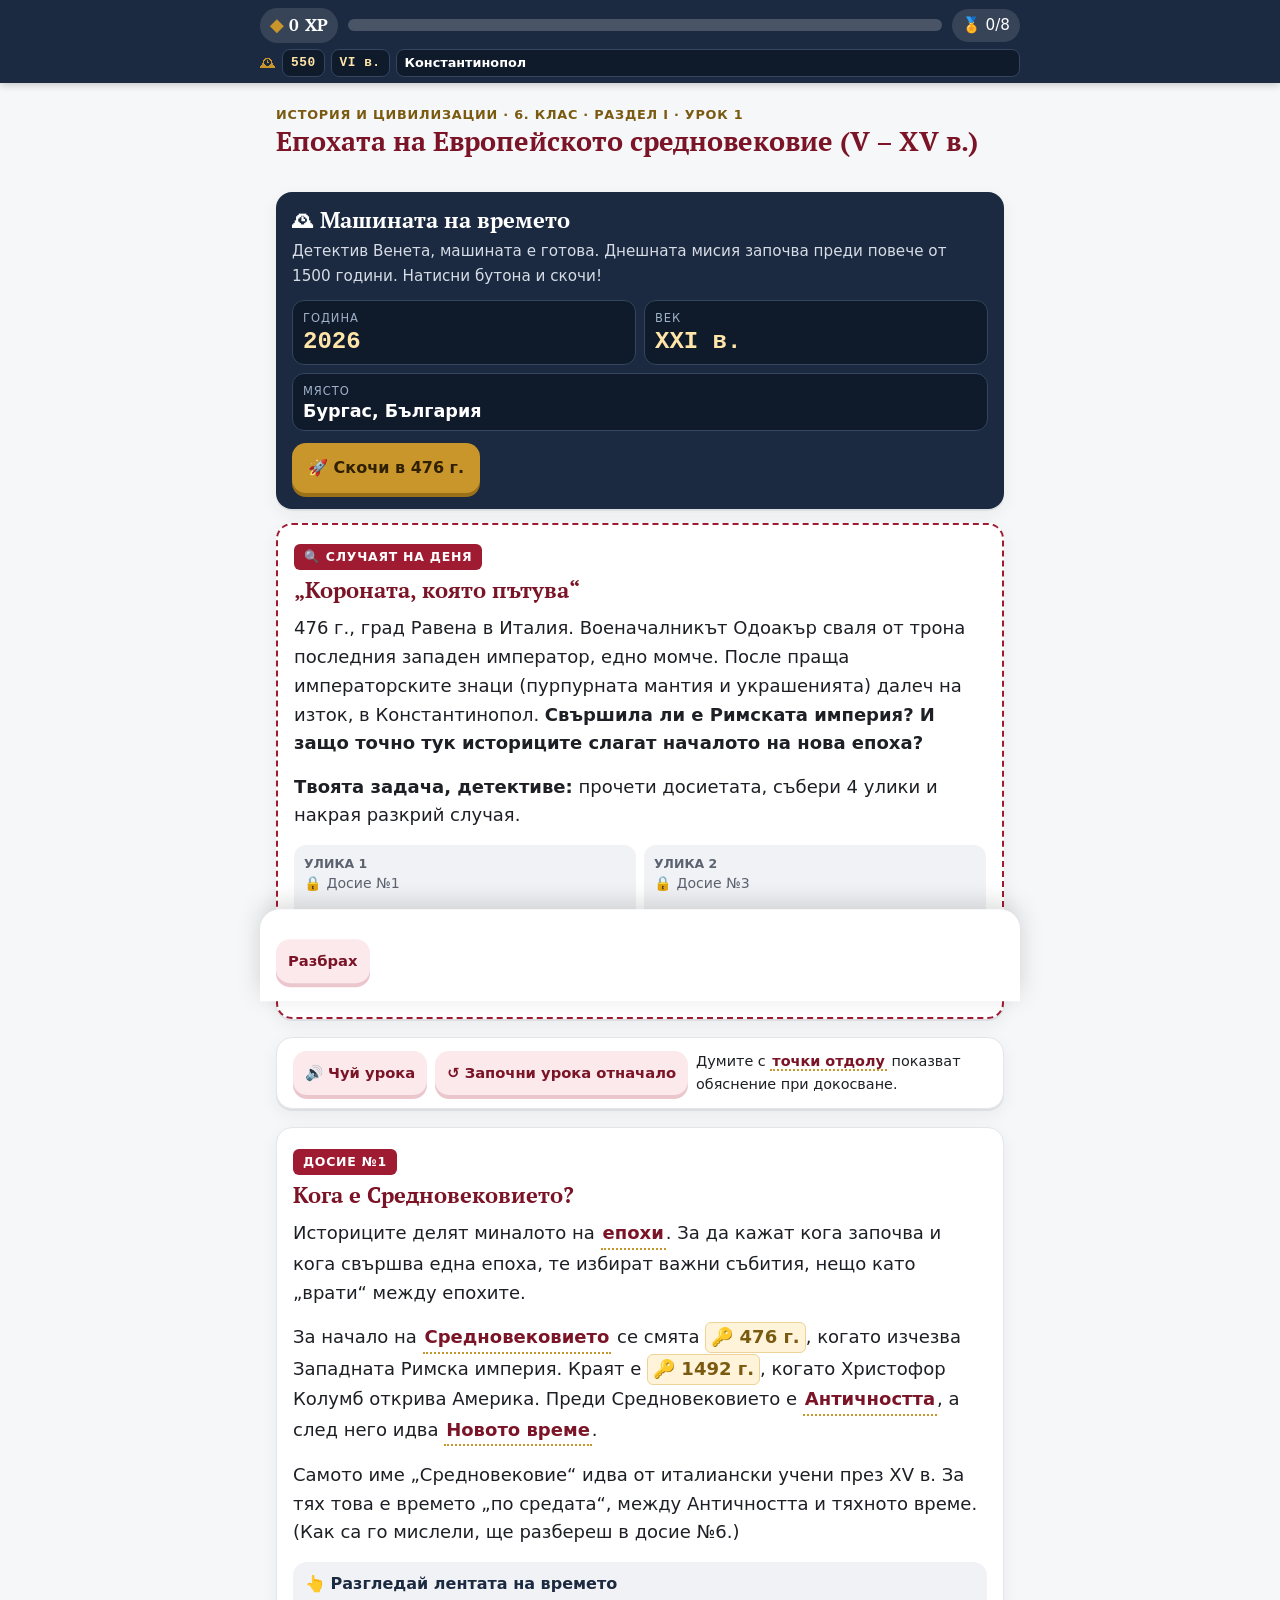
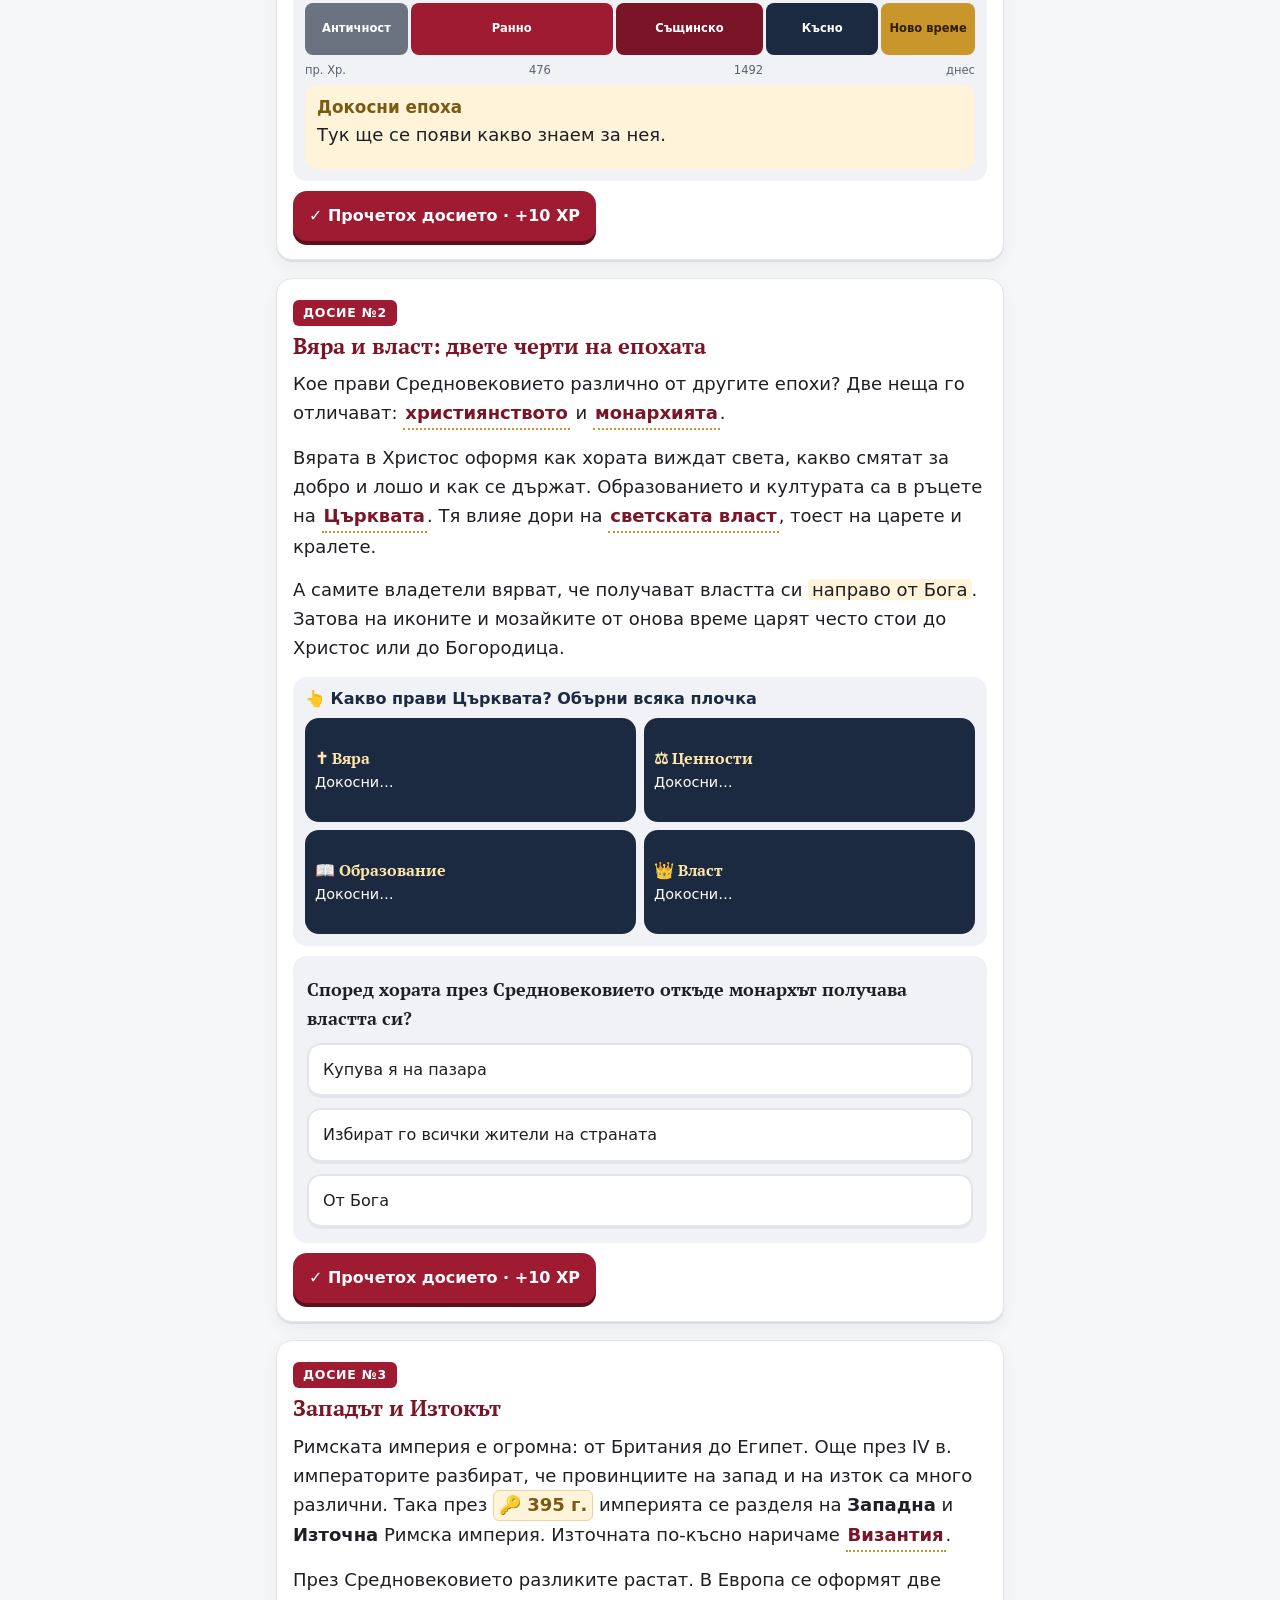
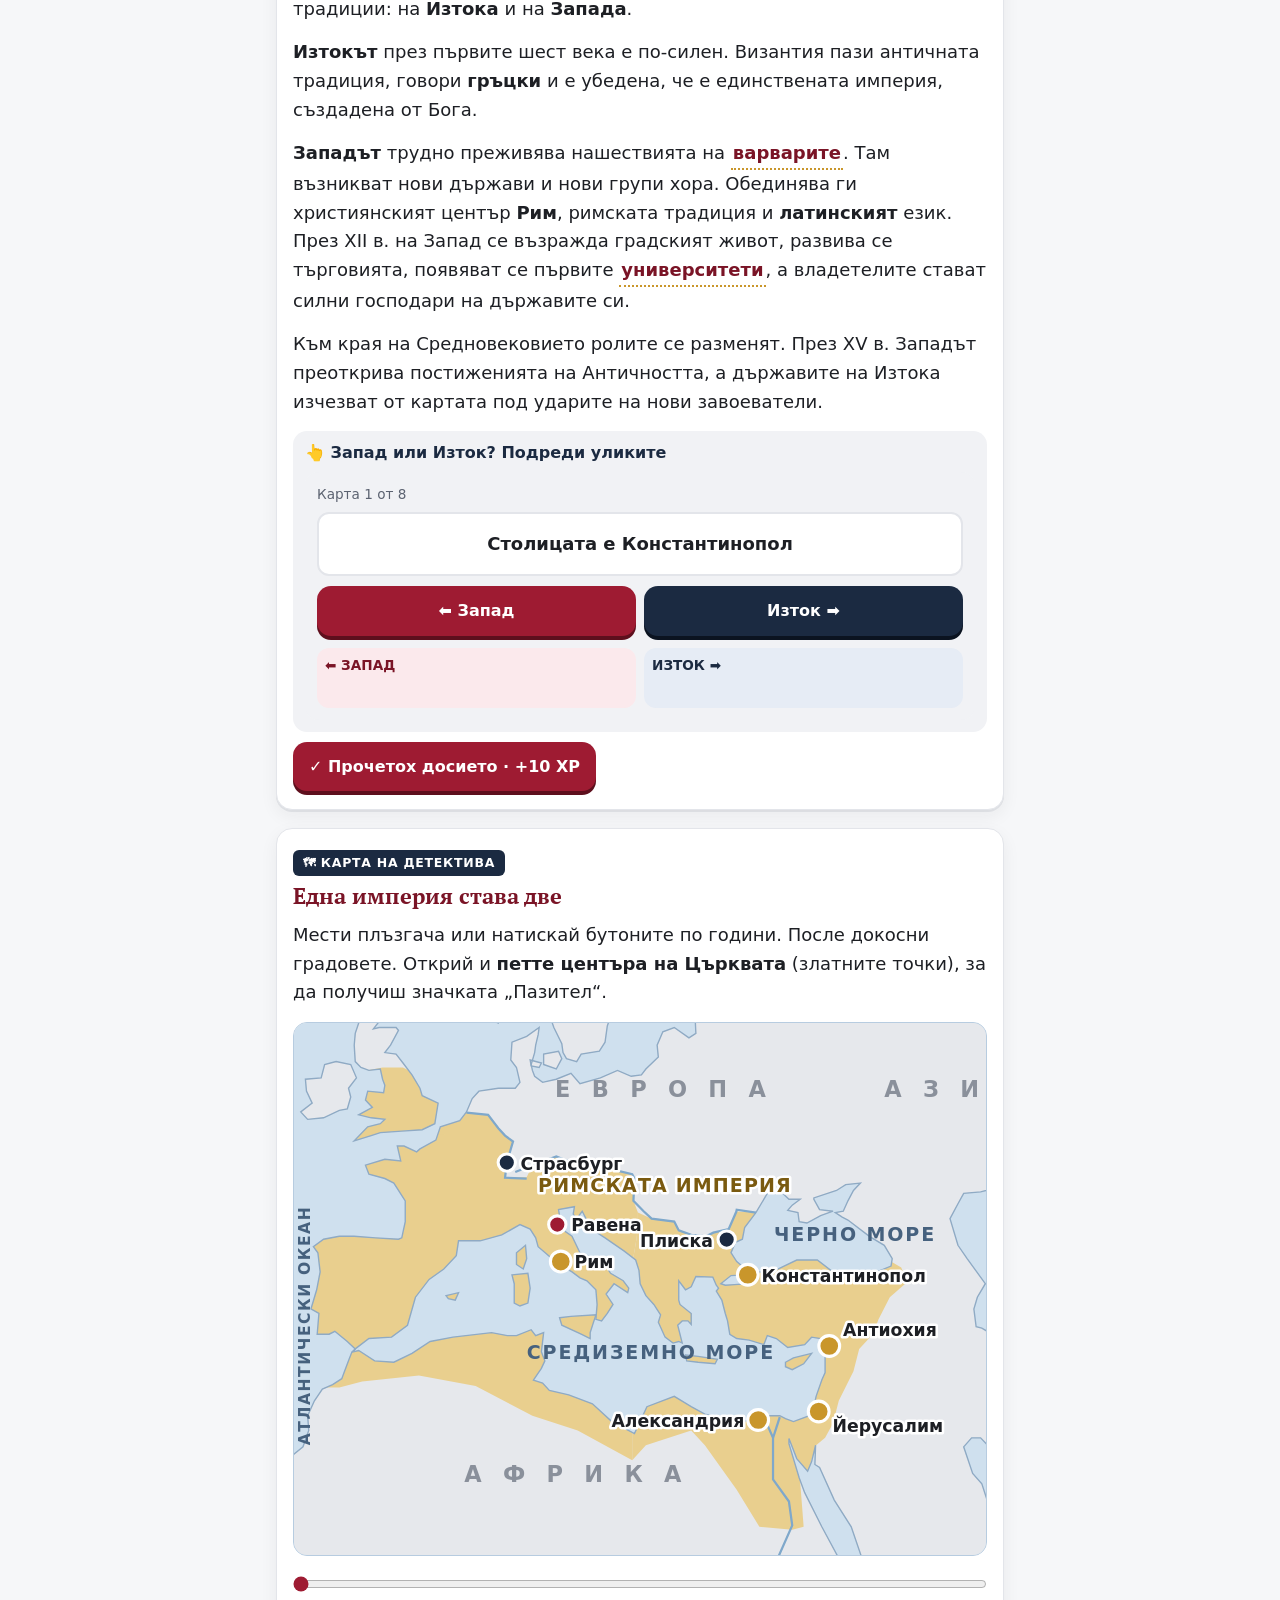
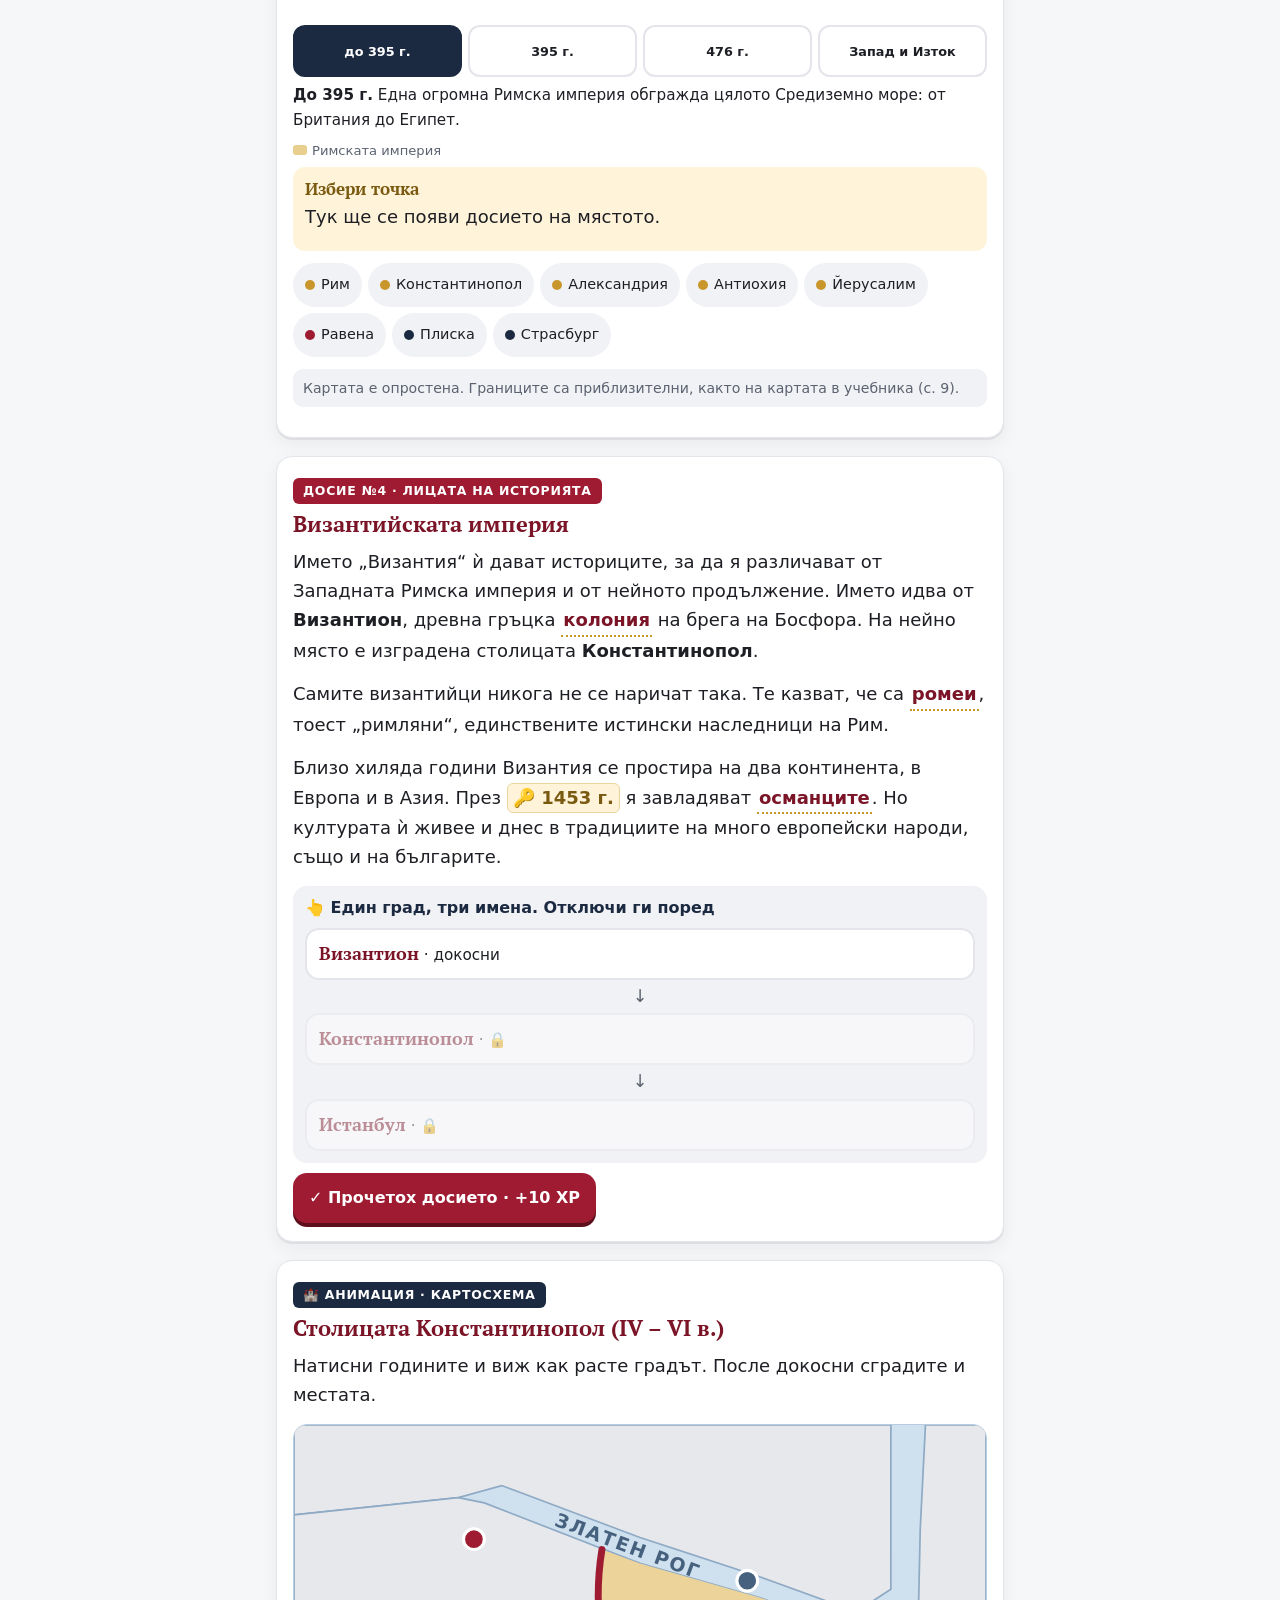
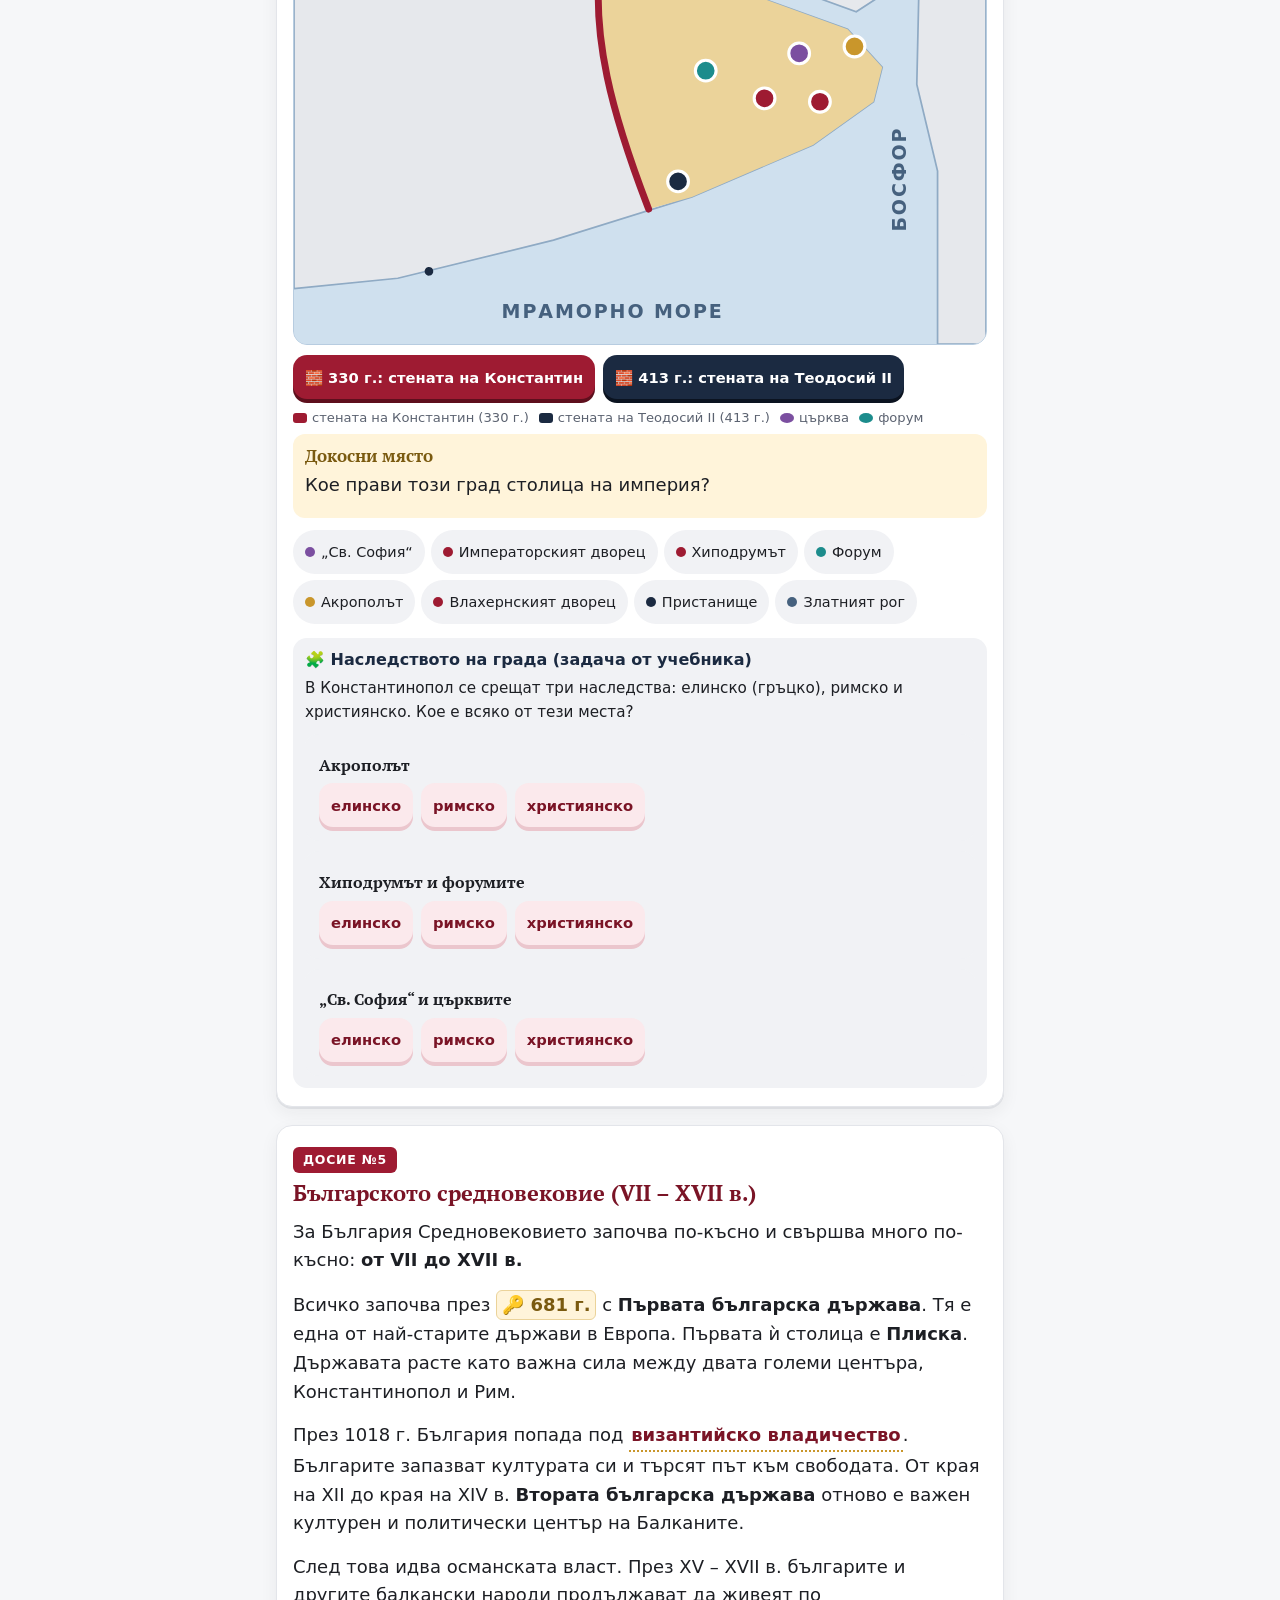
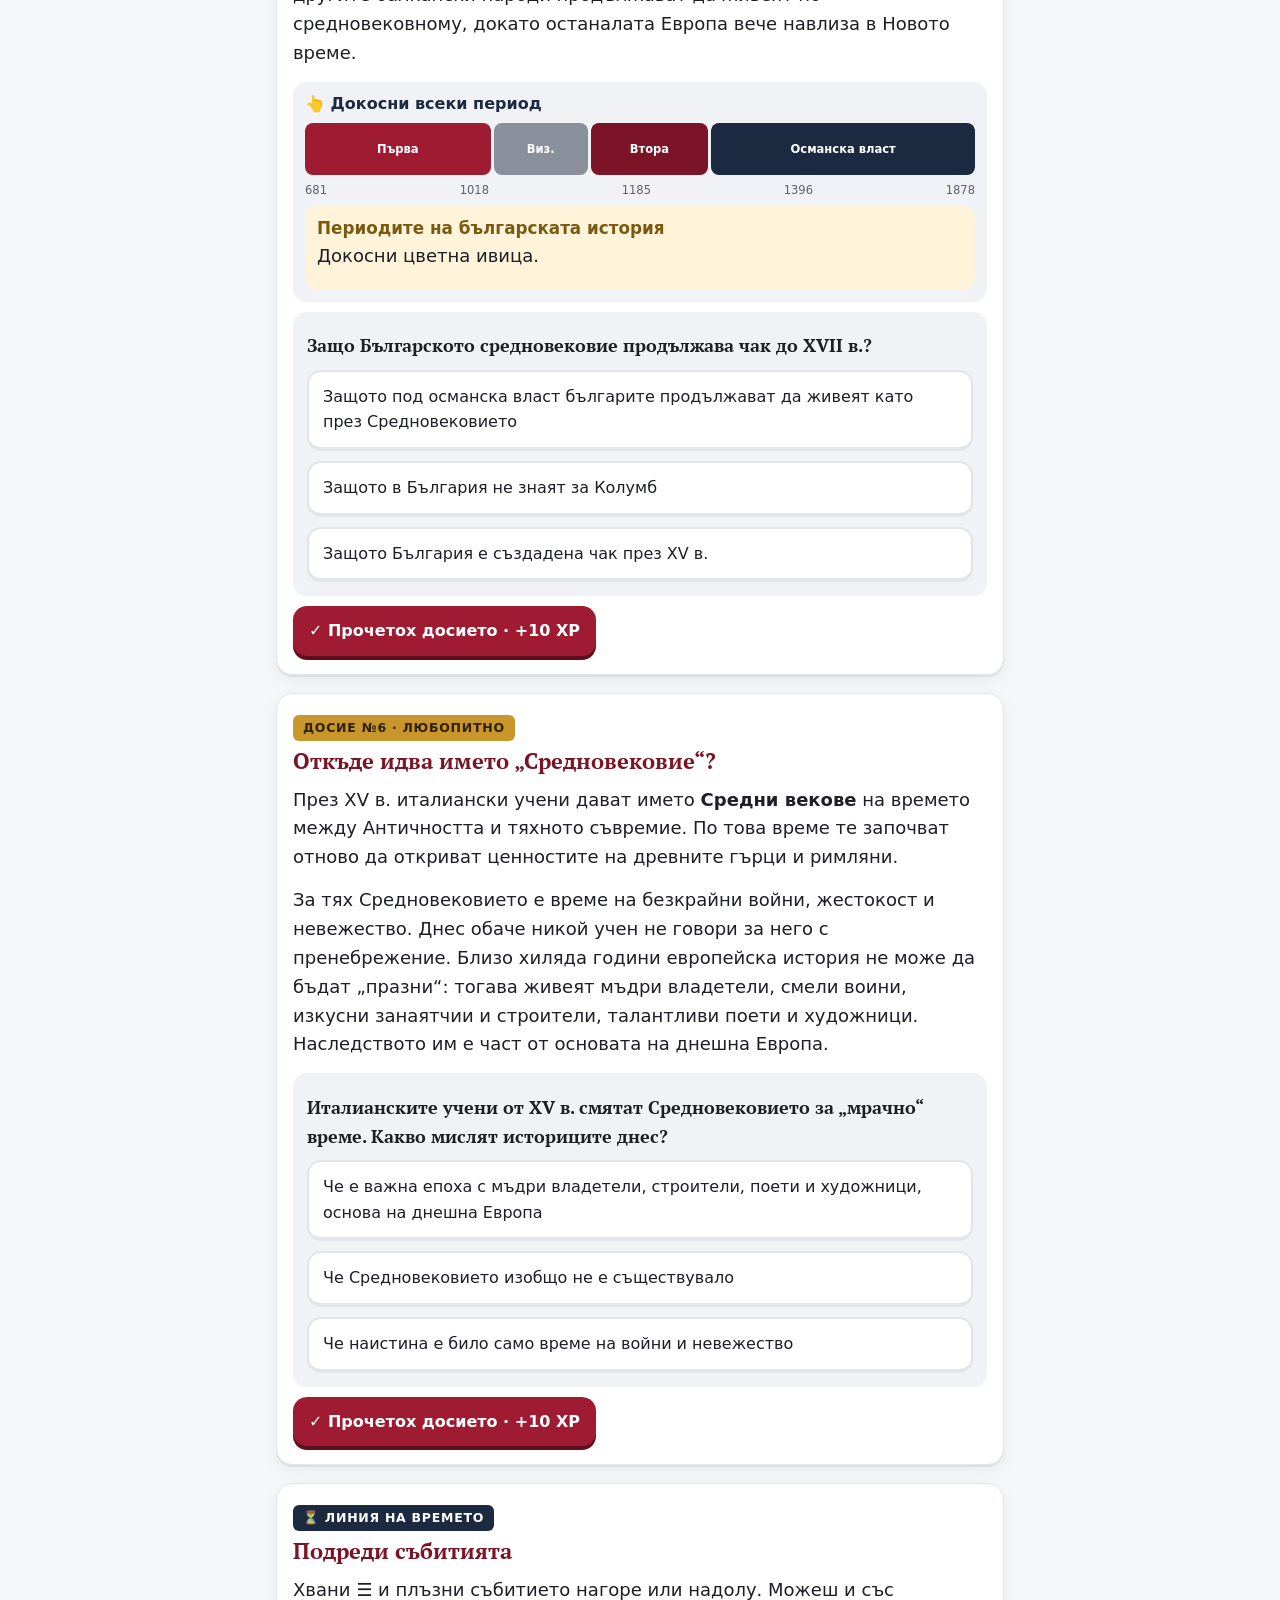
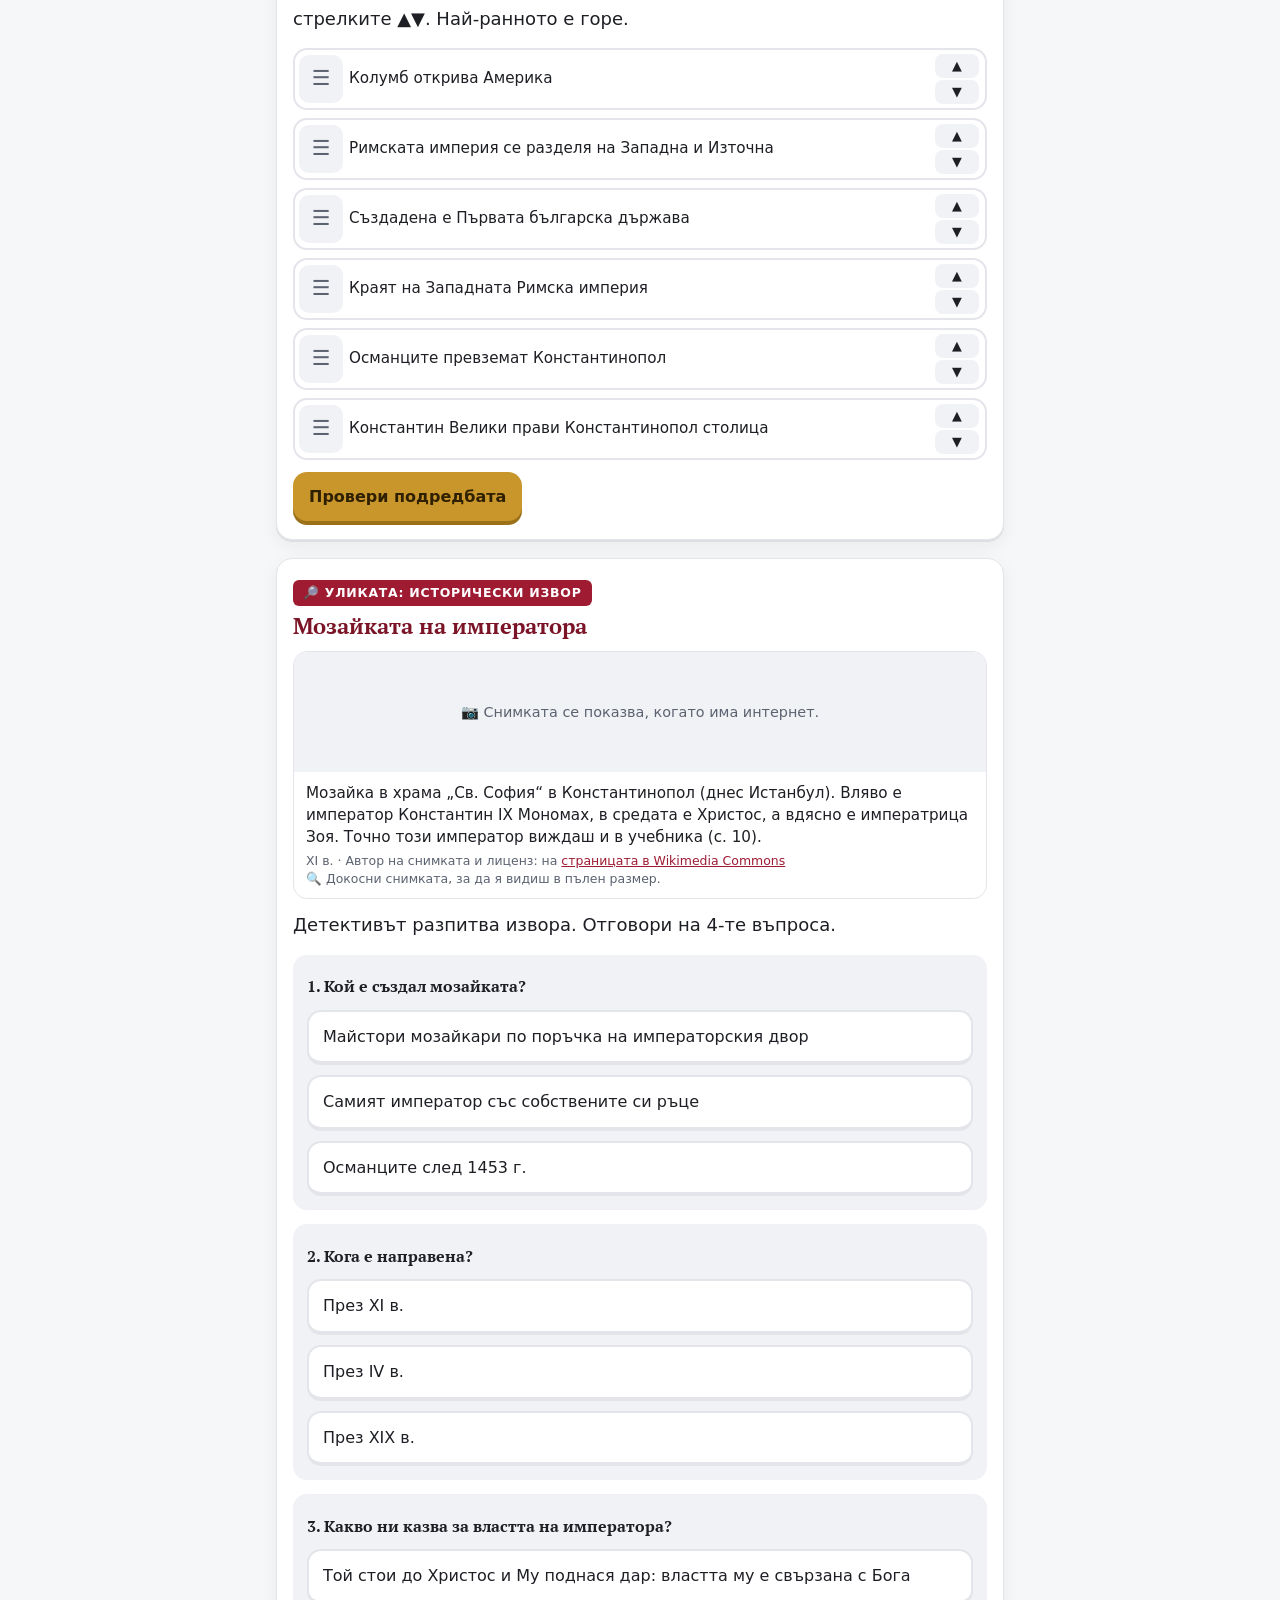
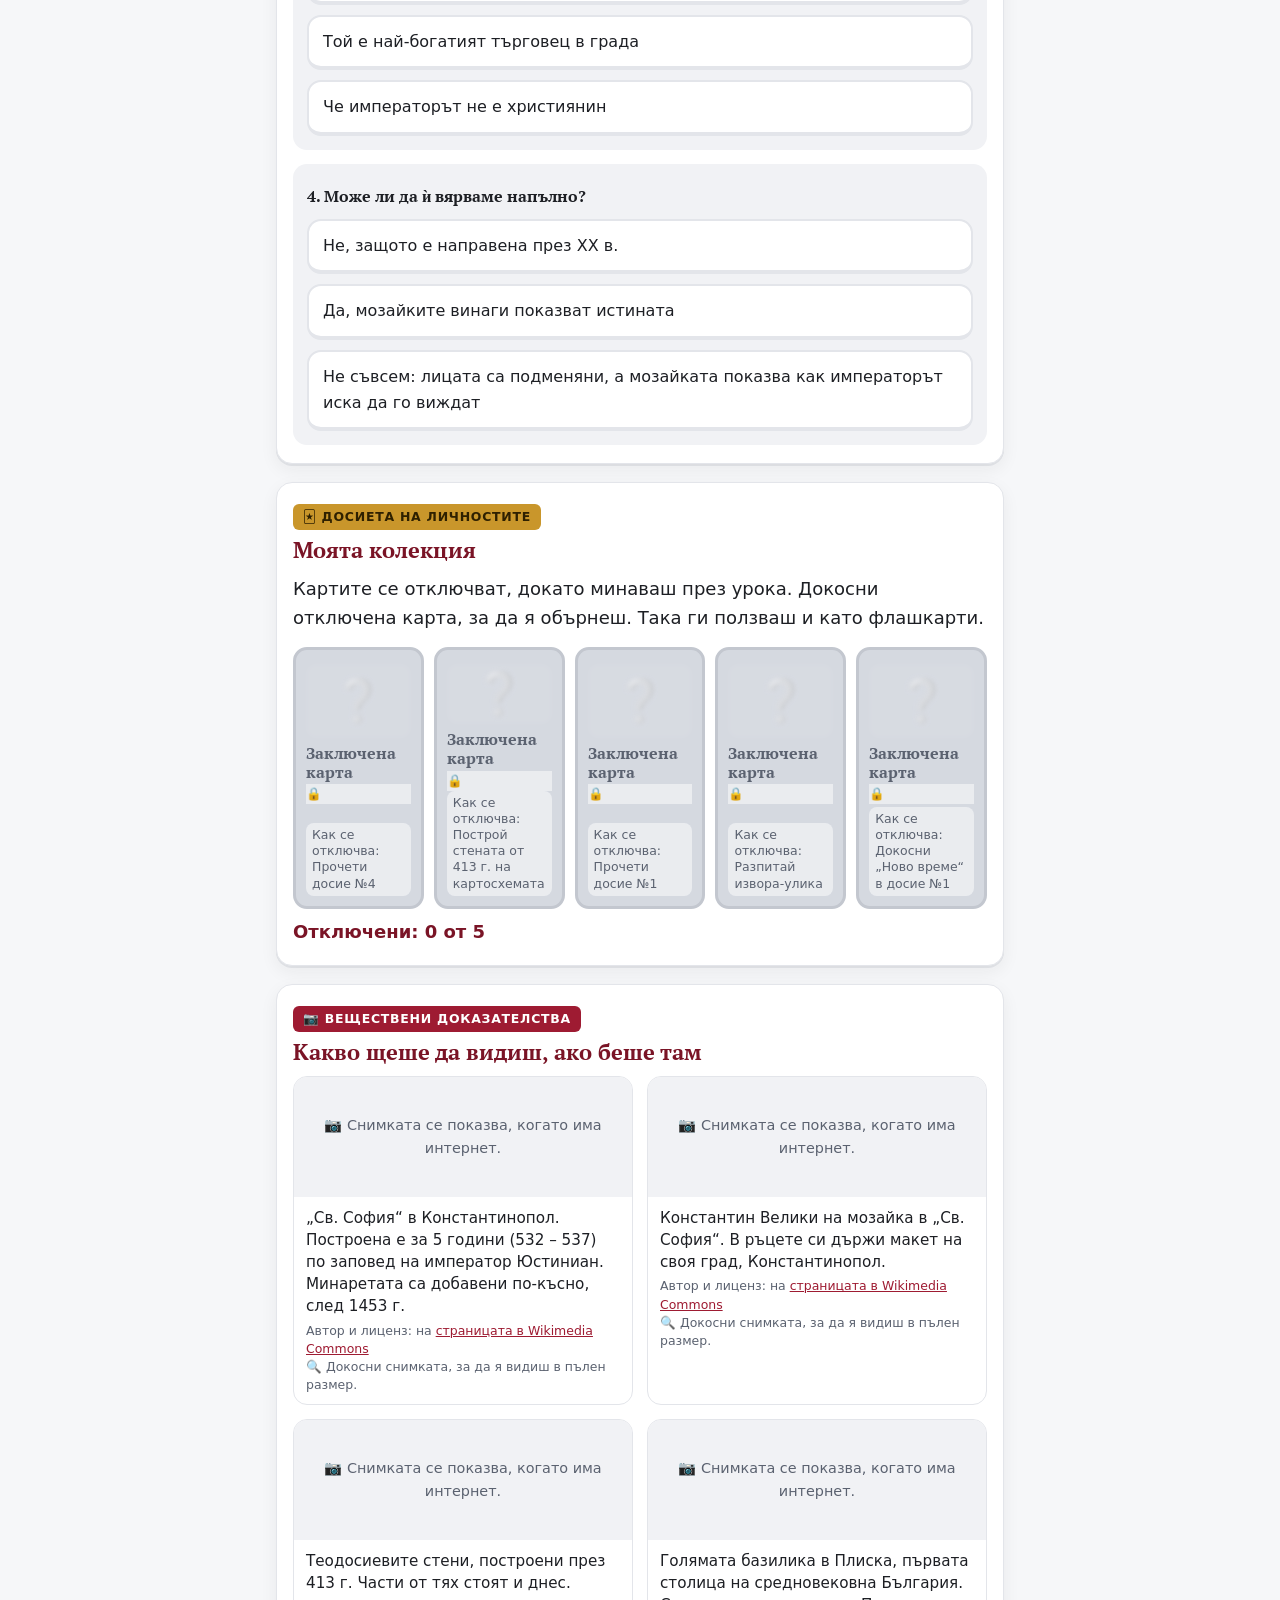
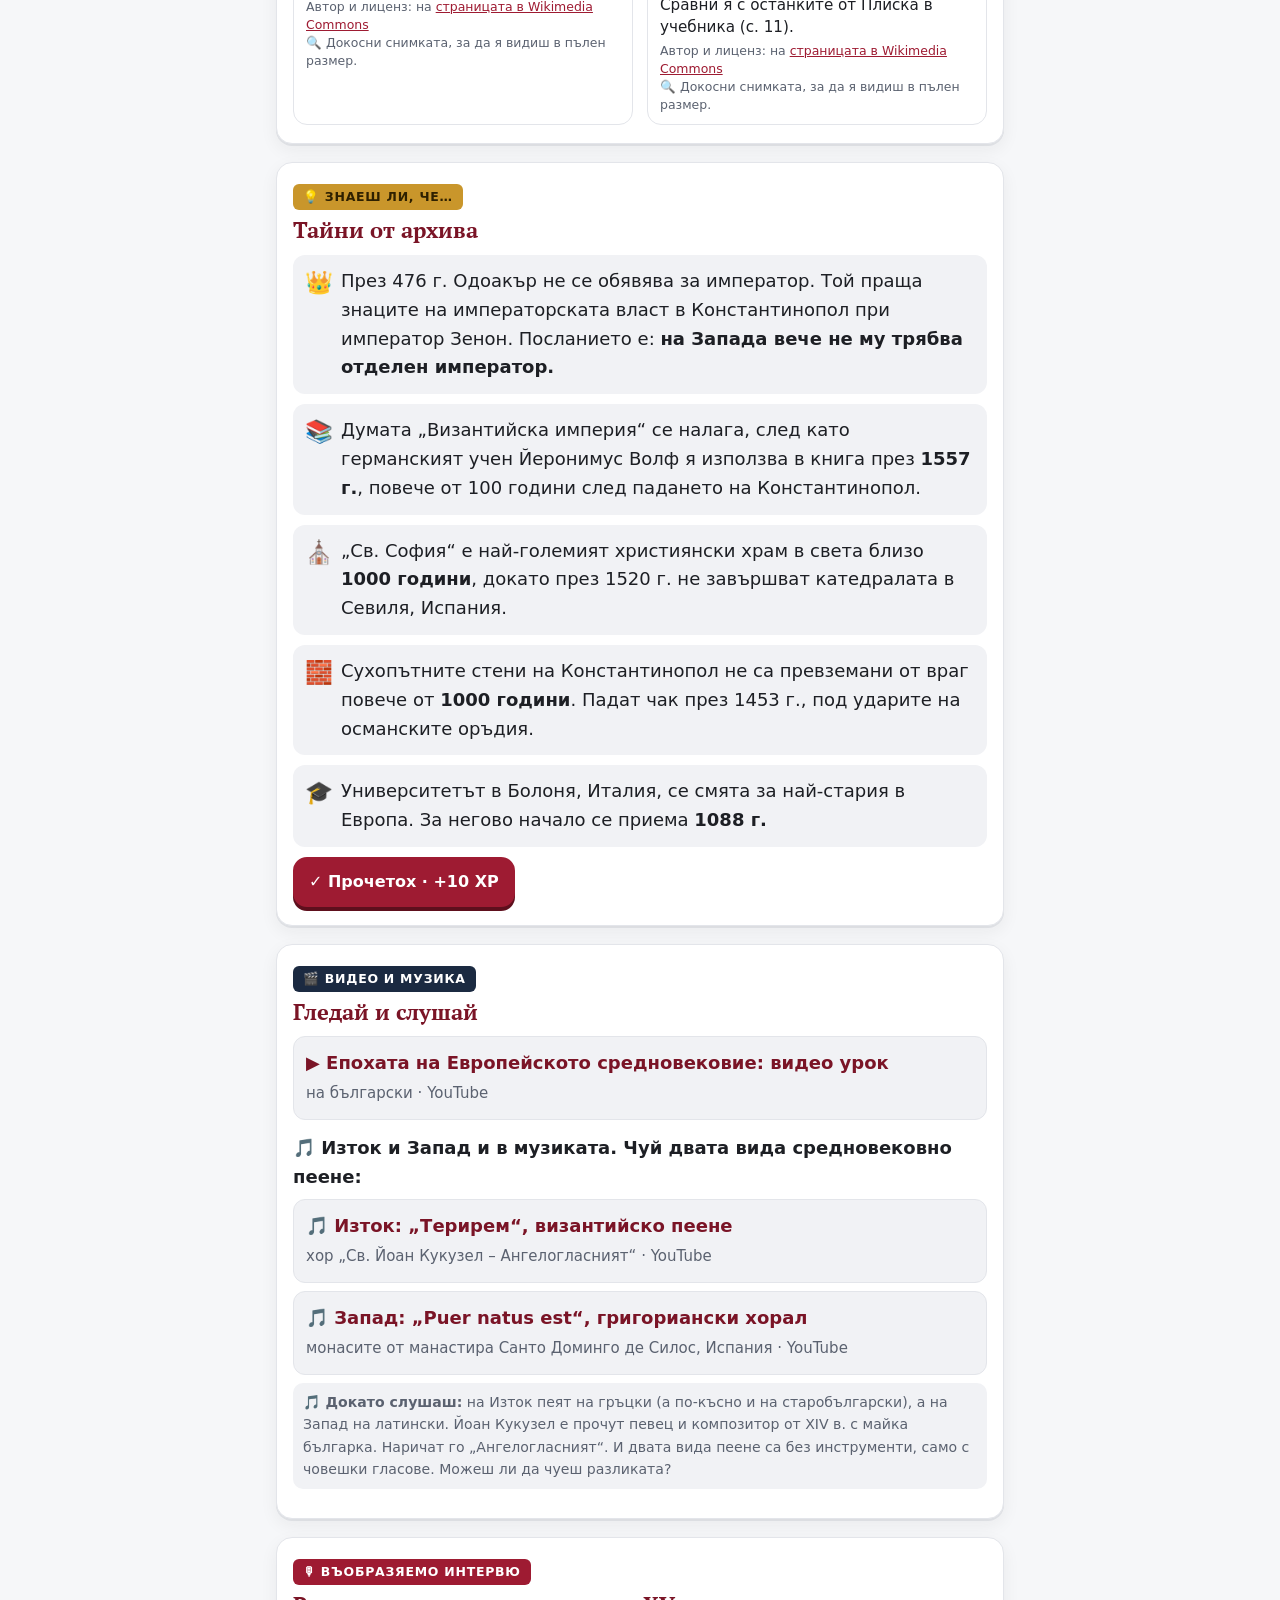
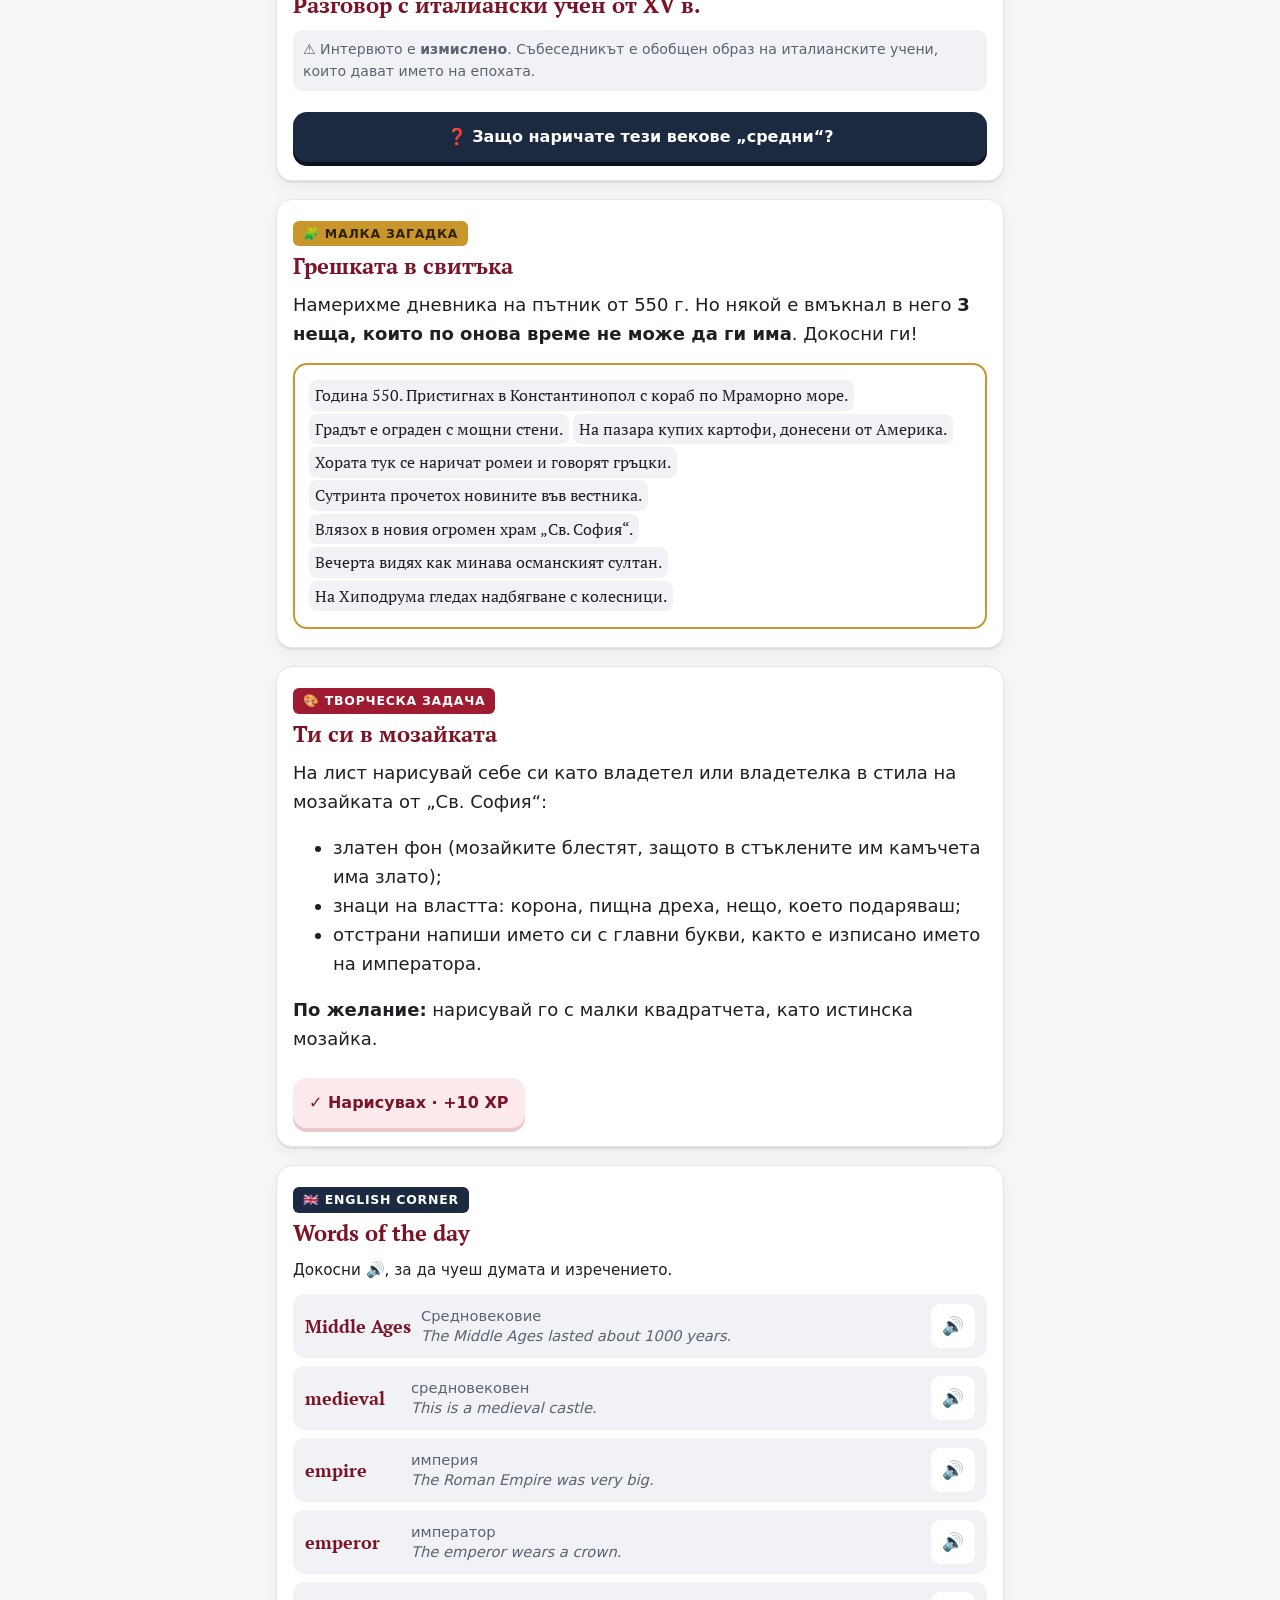
==== commit 58f2d427: "Запазване на напредъка, бутон за нулиране (Урок 1) Добавя localStorage запис/възстановяване на целия" ====
--- a/istoriya-6-urok-01-epohata-na-srednovekovieto.html
+++ b/istoriya-6-urok-01-epohata-na-srednovekovieto.html
@@ -12,15 +12,337 @@
 <link rel="preconnect" href="https://fonts.googleapis.com">
 <link rel="preconnect" href="https://fonts.gstatic.com" crossorigin>
 <link href="https://fonts.googleapis.com/css2?family=PT+Serif:wght@700&display=swap&subset=cyrillic" rel="stylesheet">
-<link rel="stylesheet" href="assets/lesson.css?v=1">
 <style>
-/* уникално за урок 01: цветовете на империите и стените на Константинопол */
-:root{--west:#E3A1AC; --east:#9DB0CF; --unit:#E9CF8E}
+:root{
+  --red:#9E1B32; --red-2:#7A1426; --red-soft:#FBE9EC;
+  --navy:#1B2A41;
+  --gold:#C9962B; --gold-soft:#FFF4DA; --gold-ink:#7A5A10;
+  --paper:#F6F7F9; --card:#FFFFFF;
+  --ink:#1D1F24; --muted:#5B6270; --line:#E3E5EA;
+  --ok:#1E8E4E; --ok-soft:#E3F5EA;
+  --bad:#D1491F; --bad-soft:#FDEBE3;
+  --soft:#F1F2F5;
+  --sea:#CFE0EE; --land:#E6E8EC; --west:#E3A1AC; --east:#9DB0CF; --unit:#E9CF8E;
+  --r:16px; --shadow:0 2px 0 rgba(27,42,65,.08), 0 6px 18px rgba(29,31,36,.06);
+  --head:"PT Serif", Georgia, "Times New Roman", serif;
+  --body:system-ui, "Roboto", "Segoe UI", Arial, sans-serif;
+}
+*{box-sizing:border-box}
+html{scroll-behavior:smooth;-webkit-text-size-adjust:100%}
+body{margin:0;background:var(--paper);color:var(--ink);font:18px/1.6 var(--body);overflow-x:hidden}
+h1,h2,h3{font-family:var(--head);line-height:1.2;margin:0 0 .5em;color:var(--red-2)}
+h1{font-size:1.7rem}
+h2{font-size:1.35rem}
+h3{font-size:1.1rem}
+p{margin:.5em 0 .8em}
+a{color:var(--red)}
+button{font:inherit;cursor:pointer;-webkit-tap-highlight-color:transparent}
+img{max-width:100%}
+.wrap{max-width:760px;margin:0 auto;padding:0 16px 120px}
+
+/* ---------- Top bar + машината на времето ---------- */
+.topbar{position:sticky;top:0;z-index:50;background:var(--navy);color:#fff;padding:8px 16px 6px;box-shadow:0 2px 8px rgba(0,0,0,.2)}
+.topbar-in{max-width:760px;margin:0 auto;display:flex;align-items:center;gap:10px}
+.xp{display:flex;align-items:center;gap:6px;font-family:var(--head);font-weight:700;font-size:1.05rem;background:rgba(255,255,255,.12);padding:4px 10px;border-radius:999px;white-space:nowrap}
+.xp .gem{color:var(--gold)}
+.xp.bump{animation:bump .5s}
+@keyframes bump{30%{transform:scale(1.25)}}
+.prog{flex:1;height:12px;background:rgba(255,255,255,.2);border-radius:999px;overflow:hidden}
+.prog>i{display:block;height:100%;width:0;background:var(--gold);border-radius:999px;transition:width .6s}
+.badgecount{font-size:.95rem;white-space:nowrap;background:rgba(255,255,255,.12);padding:4px 10px;border-radius:999px}
+.tm{max-width:760px;margin:6px auto 0;display:flex;gap:6px;align-items:stretch;font-size:.8rem}
+.tm .lbl{display:flex;align-items:center;color:var(--gold);font-size:1rem}
+.tm .cell{background:#0F1A2B;border:1px solid #33455F;border-radius:8px;padding:2px 8px;overflow:hidden;display:flex;align-items:center;min-height:28px}
+.tm .cell b{display:block;font-family:"Courier New",monospace;font-weight:700;color:#FFE6A8;letter-spacing:.04em;white-space:nowrap}
+.tm .cell.place{flex:1;min-width:0}
+.tm .cell.place b{overflow:hidden;text-overflow:ellipsis;font-family:var(--body);font-weight:600;letter-spacing:0;color:#fff}
+.tm .cell b.roll{animation:roll .45s ease-out}
+@keyframes roll{0%{transform:translateY(-110%);opacity:0}60%{transform:translateY(12%);opacity:1}100%{transform:translateY(0)}}
+.toast{position:fixed;left:50%;top:92px;transform:translateX(-50%) translateY(-20px);opacity:0;background:var(--gold);color:#2E2000;font-family:var(--head);font-weight:700;padding:8px 16px;border-radius:999px;z-index:60;transition:.3s;pointer-events:none;box-shadow:var(--shadow);max-width:90vw;text-align:center}
+.toast.show{opacity:1;transform:translateX(-50%) translateY(0)}
+
+/* ---------- Hero ---------- */
+.hero{padding:22px 0 6px}
+.kicker{font-family:var(--body);font-weight:700;color:var(--gold-ink);letter-spacing:.06em;text-transform:uppercase;font-size:.8rem}
+.board{background:var(--navy);color:#fff;border-radius:var(--r);padding:16px;margin:14px 0;box-shadow:var(--shadow)}
+.board h2{color:#fff;margin-bottom:6px}
+.board p{color:#D6DCE6;margin:.3em 0 .8em;font-size:.95rem}
+.dials{display:grid;grid-template-columns:1fr 1fr;gap:8px;margin:10px 0 12px}
+.dial{background:#0F1A2B;border:1px solid #33455F;border-radius:12px;padding:8px 10px;overflow:hidden}
+.dial small{display:block;color:#9FB0C8;font-size:.72rem;text-transform:uppercase;letter-spacing:.08em}
+.dial b{display:block;font-family:"Courier New",monospace;font-size:1.5rem;color:#FFE6A8;line-height:1.2}
+.dial.wide{grid-column:1/-1}
+.dial.wide b{font-family:var(--body);font-size:1.1rem;color:#fff}
+.dial b.roll{animation:roll .45s ease-out}
+.case{background:var(--card);border:2px dashed var(--red);border-radius:var(--r);padding:16px;margin:14px 0;box-shadow:var(--shadow)}
+.clues{display:grid;grid-template-columns:1fr 1fr;gap:8px;margin-top:10px}
+.clue{border-radius:12px;padding:10px;font-size:.88rem;line-height:1.4;background:var(--soft);color:var(--muted);min-height:74px}
+.clue b{display:block;font-family:var(--body);color:var(--muted);font-size:.78rem;margin-bottom:2px}
+.clue.on{background:var(--gold-soft);color:var(--ink);animation:pop .4s}
+.clue.on b{color:var(--gold-ink)}
+@keyframes pop{0%{transform:scale(.9)}60%{transform:scale(1.05)}}
+
+/* ---------- Cards ---------- */
+.card{background:var(--card);border-radius:var(--r);padding:18px 16px;margin:18px 0;box-shadow:var(--shadow);border:1px solid var(--line)}
+.dossier-tag{display:inline-block;font-family:var(--body);font-weight:700;font-size:.78rem;color:#fff;background:var(--red);padding:3px 10px;border-radius:6px;margin-bottom:8px;letter-spacing:.06em}
+.dossier-tag.navy{background:var(--navy)}
+.dossier-tag.gold{background:var(--gold);color:#2E2000}
+.row{display:flex;gap:8px;flex-wrap:wrap;align-items:center}
+.btn{border:0;border-radius:14px;padding:12px 16px;min-height:48px;font-family:var(--body);font-weight:700;font-size:1rem;background:var(--red);color:#fff;box-shadow:0 4px 0 #5E0F1D;transition:transform .08s}
+.btn:active{transform:translateY(3px);box-shadow:0 1px 0 #5E0F1D}
+.btn.ghost{background:var(--red-soft);color:var(--red-2);box-shadow:0 4px 0 #EBC6CD}
+.btn.gold{background:var(--gold);color:#2E2000;box-shadow:0 4px 0 #9A7118}
+.btn.navy{background:var(--navy);box-shadow:0 4px 0 #0B1320}
+.btn.done{background:var(--ok);box-shadow:0 4px 0 #146638}
+.btn[disabled]{opacity:.6;cursor:default}
+.btn.small{min-height:44px;padding:8px 12px;font-size:.92rem}
+.readbtn{margin-top:10px}
+.term{background:none;border:0;padding:0 2px;color:var(--red-2);font-weight:700;border-bottom:2px dotted var(--gold);font-size:inherit;line-height:inherit}
+.hl{background:var(--gold-soft);padding:0 4px;border-radius:4px}
+.key{display:inline-block;background:var(--gold-soft);color:var(--gold-ink);font-weight:700;border:1px solid #EBD39A;border-radius:6px;padding:0 5px;white-space:nowrap}
+.task{background:var(--soft);border-radius:14px;padding:12px;margin-top:14px}
+.task h3{font-size:1rem;margin-bottom:6px;color:var(--navy);font-family:var(--body)}
+.note{font-size:.88rem;color:var(--muted);background:var(--soft);border-radius:10px;padding:8px 10px}
+
+/* ribbons (епохи, периоди) */
+.ribbon{display:flex;gap:3px;margin:10px 0 6px}
+.ribbon button{border:0;border-radius:8px;min-height:52px;padding:4px 2px;font-size:.72rem;font-weight:700;color:#fff;line-height:1.15;position:relative;min-width:0;overflow:hidden}
+.ribbon button.seen:after{content:"✓";position:absolute;top:1px;right:4px;font-size:.7rem}
+.ribbon button.active{outline:3px solid var(--gold);outline-offset:1px}
+.ribticks{display:flex;justify-content:space-between;font-size:.72rem;color:var(--muted);margin-bottom:6px}
+.infobox{background:var(--gold-soft);border-radius:12px;padding:12px;min-height:84px;margin-top:6px}
+.infobox h3{margin:0 0 4px;color:var(--gold-ink);font-size:1.05rem}
+.infobox p{margin:0}
+
+/* flip tiles */
+.tiles{display:grid;grid-template-columns:1fr 1fr;gap:8px;margin-top:10px}
+.tile{border:0;border-radius:14px;min-height:104px;padding:10px;text-align:left;background:var(--navy);color:#fff;font-size:.9rem;line-height:1.35}
+.tile b{display:block;font-family:var(--head);font-size:1.02rem;margin-bottom:4px;color:#FFE6A8}
+.tile.open{background:var(--gold-soft);color:var(--ink);animation:pop .35s}
+.tile.open b{color:var(--gold-ink)}
+
+/* sorter */
+.sorter{background:var(--soft);border-radius:14px;padding:12px;margin-top:10px}
+.sortcard{background:#fff;border:2px solid var(--line);border-radius:12px;padding:12px;min-height:64px;font-weight:600;text-align:center;display:flex;align-items:center;justify-content:center}
+.sortbtns{display:grid;grid-template-columns:1fr 1fr;gap:8px;margin-top:10px}
+.cols{display:grid;grid-template-columns:1fr 1fr;gap:8px;margin-top:12px}
+.col{border-radius:12px;padding:8px;font-size:.82rem;line-height:1.35;min-height:60px}
+.col h4{margin:0 0 4px;font-size:.85rem}
+.col.w{background:var(--red-soft)}.col.w h4{color:var(--red-2)}
+.col.e{background:#E6ECF5}.col.e h4{color:var(--navy)}
+.col div{margin-bottom:4px}
+
+/* names chain */
+.chain{display:grid;gap:8px;margin-top:10px}
+.chain button{border:2px solid var(--line);background:#fff;border-radius:14px;min-height:52px;text-align:left;padding:10px 12px;font-size:.95rem;color:var(--ink)}
+.chain button b{font-family:var(--head);color:var(--red-2);font-size:1.1rem}
+.chain button[disabled]{opacity:.45}
+.chain button.open{border-color:var(--gold);background:var(--gold-soft);opacity:1}
+.chain .arrow{text-align:center;color:var(--muted);font-size:1.1rem;line-height:1}
+
+/* map */
+.mapbox{background:var(--sea);border-radius:14px;overflow:hidden;border:1px solid #B7CCE0;touch-action:manipulation}
+.mapbox svg{display:block;width:100%;height:auto}
+.maplabel{font:700 11px var(--body);fill:#46617E;letter-spacing:.1em;pointer-events:none}
+.regionlabel{font:800 11px var(--body);letter-spacing:.06em;paint-order:stroke;stroke:#fff;stroke-width:3px;stroke-linejoin:round;pointer-events:none}
+.contlabel{font:700 13px var(--body);fill:#8A909B;letter-spacing:.3em;pointer-events:none}
+.river{fill:none;stroke:#7FA8CB;stroke-width:1.3;pointer-events:none}
+.coast{fill:none;stroke:#8FAAC4;stroke-width:.8;pointer-events:none}
+.mk{cursor:pointer}
+.mk .dot{stroke:#fff;stroke-width:1.8}
+.mk .halo{fill:none;stroke-width:2.5;opacity:0}
+.mk.active .halo{opacity:1;animation:ring 1.2s infinite}
+@keyframes ring{0%{r:6;opacity:1}100%{r:18;opacity:0}}
+.mk.seen .dot{stroke:var(--ink)}
+.mk text{font:700 10px var(--body);fill:var(--ink);paint-order:stroke;stroke:#fff;stroke-width:3px;stroke-linejoin:round;pointer-events:none}
+.chips{display:flex;flex-wrap:wrap;gap:6px;margin:12px 0}
+.chip{border:0;border-radius:999px;padding:8px 12px;min-height:44px;font-size:.9rem;background:var(--soft);color:var(--ink);display:inline-flex;align-items:center;gap:6px}
+.chip i{width:10px;height:10px;border-radius:50%;display:inline-block;flex:none}
+.chip.seen{background:#E6ECF5}
+.chip.active{background:var(--navy);color:#fff}
+.legend{display:flex;flex-wrap:wrap;gap:10px;font-size:.82rem;color:var(--muted);margin-top:8px}
+.legend span{display:inline-flex;align-items:center;gap:5px}
+.legend i{width:14px;height:10px;border-radius:3px;display:inline-block}
+.steps{display:grid;grid-template-columns:repeat(4,1fr);gap:6px;margin-top:10px}
+.steps button{border:2px solid var(--line);background:#fff;border-radius:12px;min-height:52px;padding:4px;font-size:.8rem;font-weight:700;line-height:1.2;color:var(--ink)}
+.steps button.active{border-color:var(--navy);background:var(--navy);color:#fff}
+.steps button.seen:not(.active){border-color:var(--gold)}
+input[type=range]{width:100%;height:44px;accent-color:var(--red);margin:6px 0 0}
+.stepcap{font-size:.95rem;margin:6px 0 0;min-height:3em}
+.divline{fill:none;stroke:var(--navy);stroke-width:2.6;stroke-linecap:round}
+.divline.draw{animation:draw 1.4s ease-out forwards}
+@keyframes draw{from{stroke-dashoffset:1}to{stroke-dashoffset:0}}
 .wall{fill:none;stroke-linecap:round;stroke-linejoin:round}
 .wall.w330{stroke:var(--red);stroke-width:4}
 .wall.w413{stroke:var(--navy);stroke-width:5;stroke-dasharray:1;stroke-dashoffset:1}
 .wall.w413.on{animation:draw 1.6s ease-out forwards}
-@media (prefers-reduced-motion:reduce){.wall.w413{stroke-dashoffset:0}}
+.city{transition:opacity .6s}
+
+/* timeline sorting */
+.sortl{list-style:none;padding:0;margin:12px 0;display:grid;gap:8px;position:relative}
+.sitem{display:flex;align-items:center;gap:6px;background:#fff;border:2px solid var(--line);border-radius:14px;padding:4px 6px 4px 4px;min-height:56px;position:relative;touch-action:pan-y;user-select:none;-webkit-user-select:none}
+.sitem.dragging{z-index:5;box-shadow:0 10px 24px rgba(0,0,0,.18);border-color:var(--gold);transition:none}
+.sitem .handle{flex:none;width:44px;height:48px;display:flex;align-items:center;justify-content:center;font-size:1.3rem;color:var(--muted);touch-action:none;cursor:grab;border-radius:10px;background:var(--soft)}
+.sitem .txt{flex:1;font-size:.95rem;line-height:1.3}
+.sitem .yr{display:none;font-weight:800;color:var(--gold-ink);margin-right:4px}
+.sitem .mv{flex:none;display:flex;flex-direction:column;gap:2px}
+.sitem .mv button{border:0;background:var(--soft);border-radius:8px;width:44px;height:24px;font-size:.8rem;color:var(--ink);padding:0}
+.sitem.ok{border-color:var(--ok);background:var(--ok-soft)}
+.sitem.bad{border-color:var(--bad);background:var(--bad-soft)}
+.sitem .mark{flex:none;font-weight:800;width:18px;text-align:center}
+.sorted .sitem .yr{display:inline}
+
+/* quiz/options */
+.stage{background:var(--soft);border-radius:14px;padding:14px;margin-top:10px}
+.opts{display:grid;gap:10px;margin-top:10px}
+.opt{border:2px solid var(--line);border-bottom-width:4px;background:#fff;border-radius:14px;padding:12px 14px;min-height:52px;text-align:left;font-size:1rem;color:var(--ink)}
+.opt:active{transform:translateY(2px)}
+.opt.right{border-color:var(--ok);background:var(--ok-soft)}
+.opt.right:before{content:"✓ ";color:var(--ok);font-weight:800}
+.opt.wrong{border-color:var(--bad);background:var(--bad-soft)}
+.opt.wrong:before{content:"✗ ";color:var(--bad);font-weight:800}
+.opt[disabled]{cursor:default}
+.fb{border-radius:14px;padding:12px 14px;margin-top:12px;display:none}
+.fb.ok{display:block;background:var(--ok-soft);border:2px solid var(--ok)}
+.fb.bad{display:block;background:var(--bad-soft);border:2px solid var(--bad)}
+.fb b{font-family:var(--body)}
+.fb.ok b{color:#146638}.fb.bad b{color:#9C3312}
+.fb.ok b:before{content:"✓ "}.fb.bad b:before{content:"✗ "}
+.qhead{display:flex;justify-content:space-between;align-items:center;gap:8px;font-size:.9rem;color:var(--muted)}
+.qprog{height:14px;background:#DDE1E7;border-radius:999px;overflow:hidden;margin:8px 0 12px}
+.qprog i{display:block;height:100%;width:0;background:var(--ok);transition:width .4s}
+.qtext{font-family:var(--head);font-weight:700;font-size:1.12rem;color:var(--ink);margin:.3em 0}
+.path{display:flex;flex-direction:column;align-items:center;gap:6px;margin:14px 0}
+.node{width:84px;height:84px;border-radius:50%;border:0;font-family:var(--head);font-weight:700;font-size:1.6rem;color:#fff;background:var(--red);box-shadow:0 6px 0 #5E0F1D;position:relative}
+.node:nth-child(2){margin-left:90px}.node:nth-child(3){margin-right:90px}
+.node[disabled]{background:#C3C7CF;box-shadow:0 6px 0 #9A9FA9;cursor:default}
+.node.done{background:var(--gold);box-shadow:0 6px 0 #9A7118;color:#2E2000}
+.node span{position:absolute;top:92px;left:50%;transform:translateX(-50%);white-space:nowrap;font-size:.8rem;color:var(--muted);font-weight:700;font-family:var(--body)}
+.pathwrap{padding-bottom:26px}
+
+/* source clue */
+.qblock{margin-top:14px}
+.qblock .qtext{font-size:1.02rem}
+
+/* personality cards */
+.pcards{display:grid;grid-template-columns:repeat(auto-fill,minmax(128px,1fr));gap:10px;margin-top:10px}
+.pcard{perspective:900px;height:262px;border:0;padding:0;background:none;text-align:left}
+.pcard-in{position:relative;width:100%;height:100%;transition:transform .5s;transform-style:preserve-3d}
+.pcard.flip .pcard-in{transform:rotateY(180deg)}
+.pface{position:absolute;inset:0;backface-visibility:hidden;-webkit-backface-visibility:hidden;border-radius:14px;padding:10px;overflow:hidden;display:flex;flex-direction:column}
+.pfront{background:linear-gradient(160deg,var(--red) 0%,var(--red-2) 100%);color:#fff;border:3px solid var(--gold)}
+.pfront .av{font-size:2.6rem;line-height:1;margin:4px 0 6px;height:74px;display:flex;align-items:center;justify-content:center;background:rgba(255,255,255,.12);border-radius:10px;overflow:hidden}
+.pfront .av img{width:100%;height:100%;object-fit:cover;object-position:top}
+.pfront b{font-family:var(--head);font-size:1rem;line-height:1.2}
+.pfront small{color:#FFE6A8;font-size:.78rem;display:block;margin-top:2px}
+.pfront .sp{margin-top:auto;font-size:.78rem;background:rgba(0,0,0,.2);border-radius:8px;padding:4px 6px;line-height:1.3}
+.pback{overflow-y:auto;background:var(--gold-soft);color:var(--ink);transform:rotateY(180deg);font-size:.76rem;line-height:1.35;border:3px solid var(--gold)}
+.pback b{font-family:var(--head);color:var(--red-2);font-size:.95rem;margin-bottom:4px}
+.pcard.locked .pfront{background:#D5D9E0;color:var(--muted);border-color:#C3C7CF}
+.pcard.locked .pfront .av{filter:grayscale(1) blur(2px);opacity:.5}
+.pcard.locked .pfront small,.pcard.locked .pfront .sp{color:var(--muted);background:rgba(255,255,255,.5)}
+.pcard.new .pfront{animation:pop .5s}
+
+/* gallery */
+.gallery{display:grid;gap:14px}
+figure{margin:0;background:var(--card);border-radius:14px;overflow:hidden;border:1px solid var(--line)}
+figure img{display:block;width:100%;height:auto;max-height:75vh;object-fit:contain;background:#E4E6EA;cursor:zoom-in}
+.zoomhint{font-size:.78rem;color:var(--muted)}
+figure .noimg{height:120px;display:flex;align-items:center;justify-content:center;color:var(--muted);font-size:.9rem;padding:12px;text-align:center;background:var(--soft)}
+figcaption{padding:10px 12px;font-size:.95rem;line-height:1.45}
+figcaption small{display:block;color:var(--muted);font-size:.78rem;margin-top:4px}
+
+/* did you know */
+.dyk{display:grid;gap:10px}
+.dyk div{background:var(--soft);border-radius:12px;padding:12px 12px 12px 48px;position:relative}
+.dyk div:before{content:attr(data-i);position:absolute;left:12px;top:10px;font-size:1.4rem}
+
+/* links */
+.linkcard{display:block;text-decoration:none;color:var(--ink);background:var(--soft);border-radius:12px;padding:12px;margin:8px 0;border:1px solid var(--line)}
+.linkcard b{font-family:var(--body);color:var(--red-2);display:block}
+.linkcard small{color:var(--muted)}
+
+/* interview */
+.chat{display:grid;gap:8px;margin-top:10px}
+.bubble{border-radius:14px;padding:10px 12px;font-size:.95rem;line-height:1.45;max-width:92%}
+.bubble.q{background:var(--navy);color:#fff;justify-self:end}
+.bubble.a{background:var(--soft);justify-self:start}
+.bubble.v{background:var(--gold-soft);justify-self:start;border:1px solid #EBD39A}
+.bubble small{display:block;font-size:.72rem;opacity:.75;margin-bottom:2px;font-weight:700}
+.qbtns{display:grid;gap:8px;margin-top:10px}
+
+/* scroll puzzle */
+.scroll{background:#fff;border:2px solid var(--gold);border-radius:14px;padding:14px;line-height:2.05;font-family:var(--head);font-size:1.02rem}
+.frag{border:0;background:var(--soft);border-radius:8px;padding:3px 6px;font:inherit;line-height:1.5;color:var(--ink);margin:1px 0}
+.frag.found{background:var(--bad-soft);color:#9C3312;text-decoration:line-through}
+.frag.found:before{content:"✗ ";text-decoration:none;display:inline-block}
+.frag.okay{background:var(--ok-soft)}
+.frag.okay:before{content:"✓ ";display:inline-block}
+
+/* vocab */
+.vocab{display:grid;gap:8px}
+.word{display:flex;align-items:center;gap:10px;background:var(--soft);border-radius:12px;padding:10px 12px}
+.word .w{font-family:var(--head);font-weight:700;color:var(--red-2);min-width:96px}
+.word .ex{font-size:.92rem;color:var(--muted);line-height:1.4}
+.word button{margin-left:auto;flex:none;border:0;background:#fff;border-radius:10px;width:44px;height:44px;font-size:1.1rem}
+.hola .word .w{color:#B0452E}
+.etym{display:grid;gap:10px;margin-top:10px}
+.ety{border:2px solid var(--line);border-radius:14px;background:#fff;padding:12px;text-align:left;color:var(--ink);font-size:.95rem;width:100%}
+.ety .root{font-family:var(--head);font-weight:700;color:var(--red-2);font-size:1.08rem}
+.ety .root small{font-family:var(--body);color:var(--muted);font-weight:400;font-size:.85rem}
+.ety .tree{display:none;margin-top:8px}
+.ety.open{border-color:var(--gold)}
+.ety.open .tree{display:block}
+.branches{display:flex;flex-wrap:wrap;gap:6px;margin:6px 0 4px;padding-left:12px;border-left:3px solid var(--gold)}
+.branches span{background:var(--soft);border-radius:8px;padding:3px 8px;font-size:.88rem}
+.ety p{margin:.3em 0 0;font-size:.88rem;color:var(--muted)}
+
+/* reveal / badges */
+.reveal{text-align:center;overflow:hidden}
+.stamp{display:none;margin:12px auto;width:max-content;max-width:100%;border:4px solid var(--red);color:var(--red);font-family:var(--head);font-weight:700;font-size:1.5rem;padding:6px 18px;border-radius:10px;transform:rotate(-6deg);letter-spacing:.06em}
+.stamp.show{display:block;animation:stamp .5s}
+@keyframes stamp{0%{transform:rotate(-6deg) scale(2.2);opacity:0}100%{transform:rotate(-6deg) scale(1);opacity:1}}
+.badges{display:grid;grid-template-columns:repeat(auto-fill,minmax(100px,1fr));gap:10px;margin-top:12px}
+.badge{background:var(--soft);border-radius:14px;padding:10px 6px;text-align:center;font-size:.78rem;color:var(--muted);filter:grayscale(1);opacity:.6}
+.badge .ic{font-size:2rem;display:block}
+.badge.on{filter:none;opacity:1;background:var(--gold-soft);color:var(--ink);animation:pop .4s}
+.badge b{display:block;font-size:.85rem}
+
+/* flashcards */
+.flash{perspective:900px;margin:12px 0}
+.flash-in{position:relative;height:180px;transition:transform .5s;transform-style:preserve-3d;cursor:pointer}
+.flash.flip .flash-in{transform:rotateY(180deg)}
+.face{position:absolute;inset:0;backface-visibility:hidden;-webkit-backface-visibility:hidden;border-radius:16px;display:flex;align-items:center;justify-content:center;text-align:center;padding:16px}
+.front{background:var(--navy);color:#fff;font-family:var(--head);font-weight:700;font-size:1.45rem}
+.back{background:var(--gold-soft);color:var(--ink);transform:rotateY(180deg);font-size:1rem;line-height:1.45}
+
+/* summary */
+.sum li{margin-bottom:6px}
+.keydates{display:flex;flex-wrap:wrap;gap:6px;margin:10px 0}
+.keydates span{background:var(--gold-soft);border:1px solid #EBD39A;border-radius:10px;padding:4px 8px;font-size:.9rem}
+.keydates b{color:var(--gold-ink)}
+textarea.plain{width:100%;min-height:200px;font:15px/1.5 var(--body);border:1px solid var(--line);border-radius:12px;padding:10px;background:#fff;color:var(--ink)}
+
+/* glossary sheet */
+.sheet-bg{position:fixed;inset:0;background:rgba(29,31,36,.45);z-index:70;display:none}
+.sheet{position:fixed;left:0;right:0;bottom:0;z-index:71;background:#fff;border-radius:20px 20px 0 0;padding:18px 16px calc(18px + env(safe-area-inset-bottom));transform:translateY(110%);transition:transform .25s;max-width:760px;margin:0 auto;box-shadow:0 -6px 24px rgba(0,0,0,.15)}
+.sheet.open{transform:translateY(0)}
+.sheet h3{margin-bottom:6px}
+
+/* audio panel */
+.audiobar{position:fixed;left:0;right:0;bottom:0;z-index:55;background:#fff;border-top:1px solid var(--line);padding:8px 16px calc(8px + env(safe-area-inset-bottom));display:none;box-shadow:0 -4px 16px rgba(0,0,0,.08)}
+.audiobar.show{display:block}
+.audiobar-in{max-width:760px;margin:0 auto;display:flex;gap:8px;align-items:center}
+.audiobar .t{flex:1;min-width:0;font-size:.85rem;color:var(--muted);overflow:hidden;white-space:nowrap;text-overflow:ellipsis}
+.audiobar select{font:inherit;font-size:.9rem;padding:6px;border-radius:10px;border:1px solid var(--line);background:#fff;min-height:44px}
+.voicewarn{display:none;margin-top:8px}
+
+details{background:var(--soft);border-radius:12px;padding:10px 12px;margin:10px 0}
+summary{font-weight:700;color:var(--red-2);cursor:pointer;min-height:32px}
+.src li{font-size:.88rem;margin-bottom:4px;word-break:break-word}
+@media (min-width:600px){ .gallery{grid-template-columns:1fr 1fr} }
+@media (max-width:370px){ .steps button{font-size:.72rem} .tm{font-size:.74rem} }
+@media (prefers-reduced-motion:reduce){*{animation:none!important;transition:none!important}.wall.w413{stroke-dashoffset:0}}
 </style>
 </head>
 <body>
@@ -29,7 +351,7 @@
   <div class="topbar-in">
     <div class="xp" id="xpBox"><span class="gem">◆</span><span id="xp">0</span> XP</div>
     <div class="prog" aria-label="Напредък"><i id="progBar"></i></div>
-    <div class="badgecount">🏅 <span id="bCount">0</span>/<span id="bTotal">8</span></div>
+    <div class="badgecount">🏅 <span id="bCount">0</span>/8</div>
   </div>
   <div class="tm" aria-live="polite" aria-label="Машината на времето">
     <span class="lbl">🕰</span>
@@ -38,6 +360,7 @@
     <span class="cell place"><b id="tmP">Бургас</b></span>
   </div>
 </div>
+<div class="toast" id="toast"></div>
 
 <main class="wrap">
 
@@ -51,11 +374,11 @@
   <h2>🕰 Машината на времето</h2>
   <p>Детектив Венета, машината е готова. Днешната мисия започва преди повече от 1500 години. Натисни бутона и скочи!</p>
   <div class="dials">
-    <div class="dial"><small>Година</small><b data-dial="y">2026</b></div>
-    <div class="dial"><small>Век</small><b data-dial="c">XXI в.</b></div>
-    <div class="dial wide"><small>Място</small><b data-dial="p">Бургас, България</b></div>
-  </div>
-  <button class="btn gold" data-jump="476|V в.|Равена, Италия" data-goal="jump" data-xp="5" data-msg="Скок във времето!" data-done-text="✓ Пристигна в 476 г." data-then="#case">🚀 Скочи в 476 г.</button>
+    <div class="dial"><small>Година</small><b id="dY">2026</b></div>
+    <div class="dial"><small>Век</small><b id="dC">XXI в.</b></div>
+    <div class="dial wide"><small>Място</small><b id="dP">Бургас, България</b></div>
+  </div>
+  <button class="btn gold" id="jumpBtn">🚀 Скочи в 476 г.</button>
 </section>
 
 <section class="case" id="case">
@@ -63,20 +386,21 @@
   <h2>„Короната, която пътува“</h2>
   <p>476 г., град Равена в Италия. Военачалникът Одоакър сваля от трона последния западен император, едно момче. После праща императорските знаци (пурпурната мантия и украшенията) далеч на изток, в Константинопол. <b>Свършила ли е Римската империя? И защо точно тук историците слагат началото на нова епоха?</b></p>
   <p><b>Твоята задача, детективе:</b> прочети досиетата, събери 4 улики и накрая разкрий случая.</p>
-  <div class="clues">
-    <div class="clue" data-clue="1" data-need="s1"><b>УЛИКА 1</b>🔒 Досие №1<template>476 г. е границата: краят на Западната Римска империя и началото на Средновековието.</template></div>
-    <div class="clue" data-clue="2" data-need="s3"><b>УЛИКА 2</b>🔒 Досие №3<template>От 395 г. има ДВЕ империи: Западна и Източна (Византия).</template></div>
-    <div class="clue" data-clue="3" data-need="s4"><b>УЛИКА 3</b>🔒 Досие №4<template>Византия живее още близо 1000 години, до 1453 г.</template></div>
-    <div class="clue" data-clue="4" data-need="dyk"><b>УЛИКА 4</b>🔒 „Знаеш ли, че…“<template>Одоакър праща знаците на властта в Константинопол: „На Запада не му трябва отделен император.“</template></div>
+  <div class="clues" id="clues">
+    <div class="clue" data-clue="1"><b>УЛИКА 1</b>🔒 Досие №1</div>
+    <div class="clue" data-clue="2"><b>УЛИКА 2</b>🔒 Досие №3</div>
+    <div class="clue" data-clue="3"><b>УЛИКА 3</b>🔒 Досие №4</div>
+    <div class="clue" data-clue="4"><b>УЛИКА 4</b>🔒 „Знаеш ли, че…“</div>
   </div>
 </section>
 
 <div class="card" style="padding:12px 16px">
   <div class="row">
-    <button class="btn ghost small" data-read-all='section[id^="s"] h2, [data-story]'>🔊 Чуй урока</button>
+    <button class="btn ghost small" id="readAll">🔊 Чуй урока</button>
+    <button class="btn ghost small" id="resetLesson">↺ Започни урока отначало</button>
     <span style="flex:1;min-width:160px;font-size:.9rem">Думите с <span class="term" style="pointer-events:none">точки отдолу</span> показват обяснение при докосване.</span>
   </div>
-  <div class="note voicewarn">
+  <div class="note voicewarn" id="voiceWarn">
     Телефонът няма български глас за четене. Можеш да го добавиш от настройките: <i>Език → Преобразуване на текст в говор → Услуги на Google → Инсталиране на гласови данни → Български</i> (пътят може да е малко различен).
   </div>
 </div>
@@ -90,22 +414,11 @@
     <p>За начало на <button class="term" data-t="sredn">Средновековието</button> се смята <span class="key">🔑 476 г.</span>, когато изчезва Западната Римска империя. Краят е <span class="key">🔑 1492 г.</span>, когато Христофор Колумб открива Америка. Преди Средновековието е <button class="term" data-t="antich">Античността</button>, а след него идва <button class="term" data-t="novo">Новото време</button>.</p>
     <p>Самото име „Средновековие“ идва от италиански учени през XV в. За тях това е времето „по средата“, между Античността и тяхното време. (Как са го мислели, ще разбереш в досие №6.)</p>
   </div>
-  <div class="task" data-hotspots data-goal="epochs" data-xp="5" data-msg="Всички епохи!" data-subgoals="col:novo">
+  <div class="task">
     <h3>👆 Разгледай лентата на времето</h3>
-    <div class="ribbon">
-      <button data-hs="ant" style="flex:1.1;background:#6B7280">Античност</button>
-      <button data-hs="early" style="flex:2.2;background:#9E1B32">Ранно</button>
-      <button data-hs="high" style="flex:1.6;background:#7A1426">Същинско</button>
-      <button data-hs="late" style="flex:1.2;background:#1B2A41">Късно</button>
-      <button data-hs="novo" style="flex:1;background:#C9962B;color:#2E2000">Ново време</button>
-    </div>
+    <div class="ribbon" id="epochs"></div>
     <div class="ribticks"><span>пр. Хр.</span><span>476</span><span>1492</span><span>днес</span></div>
-    <div class="infobox"><h3>Докосни епоха</h3><p>Тук ще се появи какво знаем за нея.</p></div>
-    <template data-info="ant"><h3>Античност (до V в.)</h3><p>Времето на древните гърци и римляни. Завършва с края на Западната Римска империя през 476 г.</p></template>
-    <template data-info="early"><h3>Ранно средновековие (V – XI в.)</h3><p>Варварски нашествия и нови държави на Запад. Византия е най-силната държава в Европа. През 681 г. е създадена България.</p></template>
-    <template data-info="high"><h3>Същинско средновековие (XI – XIII в.)</h3><p>На Запад растат градовете и търговията, появяват се първите университети. От 1185 г. има Втора българска държава.</p></template>
-    <template data-info="late"><h3>Късно средновековие (XIV – XV в.)</h3><p>Османците завладяват Балканите, а през 1453 г. и Константинопол. На Запад учените преоткриват Античността.</p></template>
-    <template data-info="novo"><h3>Ново време (от 1492 г.)</h3><p>Започва с откриването на Америка от Христофор Колумб през 1492 г. Ти откри картата на Колумб в „Моята колекция“!</p></template>
+    <div class="infobox" id="epochInfo"><h3>Докосни епоха</h3><p>Тук ще се появи какво знаем за нея.</p></div>
   </div>
   <button class="btn readbtn" data-done="s1" data-xp="10">✓ Прочетох досието · +10 XP</button>
 </section>
@@ -121,22 +434,14 @@
   </div>
   <div class="task">
     <h3>👆 Какво прави Църквата? Обърни всяка плочка</h3>
-    <div class="tiles" data-revealset data-goal="tiles" data-xp="3">
-      <button class="tile" data-rv><b>✝ Вяра</b>Докосни…<template class="rv-open"><b>✝ Вяра</b>Оформя как хората виждат света и в какво вярват.</template></button>
-      <button class="tile" data-rv><b>⚖ Ценности</b>Докосни…<template class="rv-open"><b>⚖ Ценности</b>Учи ги какво е добро и лошо и как да се държат.</template></button>
-      <button class="tile" data-rv><b>📖 Образование</b>Докосни…<template class="rv-open"><b>📖 Образование</b>Училищата, книгите и изкуството са в ръцете на Църквата.</template></button>
-      <button class="tile" data-rv><b>👑 Власт</b>Докосни…<template class="rv-open"><b>👑 Власт</b>Влияе и на царете. Те вярват, че Бог им е дал властта.</template></button>
+    <div class="tiles" id="tiles">
+      <button class="tile" data-tile="0"><b>✝ Вяра</b>Докосни…</button>
+      <button class="tile" data-tile="1"><b>⚖ Ценности</b>Докосни…</button>
+      <button class="tile" data-tile="2"><b>📖 Образование</b>Докосни…</button>
+      <button class="tile" data-tile="3"><b>👑 Власт</b>Докосни…</button>
     </div>
   </div>
-  <div class="stage oneq" data-goal="q2" data-xp="5" data-e="Монарсите вярват, че властта им е дадена от Бога. Затова на мозайките стоят до Христос." data-hint="Погледни пак последния абзац на досието.">
-    <p class="qtext">Според хората през Средновековието откъде монархът получава властта си?</p>
-    <div class="opts">
-      <button class="opt" data-opt data-ok>От Бога</button>
-      <button class="opt" data-opt>Избират го всички жители на страната</button>
-      <button class="opt" data-opt>Купува я на пазара</button>
-    </div>
-    <div class="fb"></div>
-  </div>
+  <div class="stage" id="q2"></div>
   <button class="btn readbtn" data-done="s2" data-xp="10">✓ Прочетох досието · +10 XP</button>
 </section>
 
@@ -153,67 +458,28 @@
   </div>
   <div class="task">
     <h3>👆 Запад или Изток? Подреди уликите</h3>
-    <div class="sorter" data-left="Запад" data-right="Изток" data-goal="sorter" data-xp="10" data-xp-miss="5" data-msg="Запад и Изток" data-hint="Помисли пак: кой говори гръцки и кой латински? Къде е Рим и къде Константинопол?">
-      <div class="sort-items">
-        <div data-side="r">Столицата е Константинопол</div>
-        <div data-side="l">Християнският център е Рим</div>
-        <div data-side="r">Говорят и пишат на гръцки</div>
-        <div data-side="l">Латинският език обединява хората</div>
-        <div data-side="r">Смятат се за единствената империя, създадена от Бога</div>
-        <div data-side="l">Варварски нашествия и нови държави</div>
-        <div data-side="l">От XII в.: градове, търговия и първите университети</div>
-        <div data-side="r">През XV в. държавите изчезват под ударите на завоеватели</div>
-      </div>
-      <div class="sort-stage"></div>
-    </div>
+    <div class="sorter" id="sorter"></div>
   </div>
   <button class="btn readbtn" data-done="s3" data-xp="10">✓ Прочетох досието · +10 XP</button>
 </section>
 
 <!-- ===== АКТИВНА КАРТА ===== -->
-<section class="card" id="map" data-tm="395|IV в.|Средиземноморието" data-steps="4" data-goal="mapSteps" data-xp="5" data-xp-each="2" data-msg="Картата оживя!" data-cap-init>
+<section class="card" id="map" data-tm="395|IV в.|Средиземноморието">
   <div class="dossier-tag navy">🗺 КАРТА НА ДЕТЕКТИВА</div>
   <h2>Една империя става две</h2>
   <p>Мести плъзгача или натискай бутоните по години. После докосни градовете. Открий и <b>петте центъра на Църквата</b> (златните точки), за да получиш значката „Пазител“.</p>
-  <div data-hotspots data-subgoals="centres:rome,cpl,alex,ant,jer">
-    <div class="mapbox"><svg id="mapSvg" viewBox="0 0 400 308" role="img" aria-label="Карта на Европа и Средиземноморието"><defs><pattern id="hW" width="6" height="6" patternUnits="userSpaceOnUse" patternTransform="rotate(45)"><rect width="6" height="6" fill="#F6DDE1"></rect><line x1="0" y1="0" x2="0" y2="6" stroke="#C4596B" stroke-width="2"></line></pattern><pattern id="hE" width="6" height="6" patternUnits="userSpaceOnUse" patternTransform="rotate(-45)"><rect width="6" height="6" fill="#E1E8F3"></rect><line x1="0" y1="0" x2="0" y2="6" stroke="#6E86AE" stroke-width="2"></line></pattern><mask id="landMask"><rect width="400" height="308" fill="#fff"></rect><path d="M35.4,188.4 L43.3,182.4 L56.4,181.6 L65.6,174.7 L70.2,158.5 L78.1,148.2 L86.6,142.2 L93.8,134.5 L95.1,125.9 L107.6,125.9 L120.1,122.5 L130.6,116.5 L136.5,119.1 L139.7,124.2 L141.1,129.3 L152.2,138.8 L160.7,143.9 L165.3,147.3 L169.3,149.0 L174.5,154.2 L175.2,162.7 L174.5,171.3 L177.8,172.2 L181.1,167.9 L184.4,162.7 L180.4,156.7 L185.0,150.7 L192.9,155.9 L193.5,153.3 L190.3,149.0 L183.0,144.7 L178.5,137.9 L165.3,132.8 L160.7,123.3 L154.8,119.1 L152.9,107.9 L162.1,106.2 L161.4,110.5 L163.4,113.1 L166.6,108.8 L171.9,119.1 L179.8,124.2 L190.9,131.9 L197.5,137.0 L199.4,143.0 L200.1,150.7 L203.4,157.6 L208.0,162.7 L211.9,168.7 L210.6,173.0 L214.5,181.6 L219.1,185.0 L222.4,184.1 L224.4,185.0 L221.8,174.7 L224.4,172.2 L227.7,172.2 L229.6,174.3 L229.6,167.9 L223.1,162.7 L222.4,160.2 L222.4,149.0 L226.3,154.2 L229.6,152.5 L232.3,146.5 L242.1,146.9 L244.1,151.6 L245.4,153.3 L244.1,155.0 L247.3,160.2 L249.3,167.9 L250.6,172.2 L251.9,179.9 L255.9,182.4 L263.1,183.3 L271.6,185.9 L273.6,180.7 L278.8,182.4 L285.4,187.6 L295.2,185.9 L299.2,181.6 L309.7,183.3 L307.7,189.3 L307.0,192.7 L307.0,202.1 L305.1,206.4 L301.8,215.8 L300.5,221.8 L297.9,227.0 L288.7,230.4 L284.1,228.7 L280.8,227.0 L271.6,227.0 L268.3,229.5 L255.9,230.4 L237.5,226.1 L229.6,221.8 L219.8,215.8 L204.0,221.8 L196.8,237.3 L183.7,230.4 L172.5,220.1 L158.8,215.0 L147.6,212.4 L143.7,208.1 L138.4,206.4 L143.0,199.6 L145.0,195.3 L143.0,190.1 L144.3,179.0 L139.7,180.7 L137.1,177.3 L128.6,180.7 L123.3,180.7 L114.2,179.0 L91.9,181.6 L78.7,184.1 L68.2,191.0 L57.7,196.1 L46.6,195.3 L37.4,189.3 L34.1,190.1 Z" fill="#000"></path><path d="M246.7,150.7 L252.6,146.0 L259.8,145.6 L262.4,145.4 L264.4,147.7 L261.8,150.7 L254.6,151.2 L249.3,151.6 Z" fill="#000"></path><path d="M263.1,143.9 L255.9,137.9 L252.6,132.8 L255.2,126.8 L259.2,125.0 L260.5,118.2 L267.0,109.6 L273.6,98.5 L281.5,97.6 L286.1,101.9 L292.6,101.9 L288.0,105.3 L285.4,108.3 L291.3,109.6 L292.0,114.8 L296.5,115.6 L304.4,111.3 L311.6,108.8 L303.8,107.9 L300.5,101.9 L300.5,101.1 L313.6,96.8 L318.9,93.4 L327.4,92.5 L323.4,96.8 L320.2,102.8 L317.5,108.8 L312.9,109.6 L316.9,112.2 L320.2,113.9 L332.6,123.3 L341.2,128.5 L345.8,136.2 L345.1,140.5 L332.6,145.6 L320.8,145.6 L310.3,143.0 L302.5,137.0 L290.6,137.0 L278.2,143.0 L270.3,143.9 L266.4,143.9 Z" fill="#000"></path><path d="M383.8,104.5 L387.1,98.5 L396.9,97.6 L410.0,94.2 L410.0,181.6 L403.5,179.9 L397.6,176.4 L394.3,175.6 L393.0,165.3 L395.0,158.5 L399.6,150.7 L389.1,136.2 L383.8,128.5 L379.2,113.1 Z" fill="#000"></path><path d="M286.1,240.2 L290.6,251.8 L296.9,259.1 L299.2,253.5 L301.5,244.1 L301.1,255.2 L303.8,256.9 L312.3,275.8 L322.1,291.2 L329.4,312.6 L332.0,329.8 L318.2,329.8 L316.2,316.9 L314.3,308.3 L305.1,291.2 L295.2,271.5 L292.0,262.9 L286.1,243.2 Z" fill="#000"></path><path d="M387.1,245.0 L391.7,239.8 L396.9,239.8 L403.5,246.7 L410.0,257.8 L410.0,291.2 L401.5,278.4 L397.6,266.4 L392.3,260.4 Z" fill="#000"></path><path d="M-6.6,325.5 L-6.6,254.4 L5.2,245.0 L8.5,235.5 L7.9,227.0 L11.8,218.4 L16.4,211.6 L22.3,209.0 L27.6,205.6 L31.5,195.3 L33.5,190.1 L35.4,188.4 L30.8,184.1 L23.6,178.2 L20.3,179.9 L13.4,179.9 L14.4,167.9 L9.8,165.3 L13.1,154.2 L15.1,143.9 L13.8,132.8 L11.2,129.3 L17.1,125.0 L26.2,123.3 L34.8,123.3 L47.2,124.2 L60.4,125.0 L62.3,124.2 L64.3,114.8 L64.3,102.8 L57.7,92.5 L52.5,89.9 L43.3,87.4 L41.3,82.2 L52.5,78.8 L61.7,79.7 L59.7,71.1 L63.6,71.1 L70.9,74.5 L72.8,72.8 L82.0,67.7 L84.6,60.0 L95.8,56.5 L99.7,51.4 L103.0,43.7 L106.9,39.4 L118.1,37.7 L127.9,37.7 L130.6,34.3 L128.6,25.7 L125.3,21.4 L126.0,11.1 L134.5,7.7 L141.7,2.6 L141.1,6.9 L139.7,12.8 L139.1,17.1 L137.1,24.0 L137.8,27.4 L139.1,30.8 L143.7,34.3 L151.6,32.5 L160.1,29.1 L165.3,35.1 L177.1,31.7 L187.0,27.4 L194.9,30.8 L200.8,30.0 L203.4,26.6 L210.6,19.7 L209.9,12.8 L213.2,5.1 L219.8,2.6 L228.3,8.6 L232.3,6.0 L231.6,-8.6 L181.7,-8.6 L181.7,0.0 L181.1,1.7 L179.8,11.1 L176.5,16.3 L166.0,18.0 L163.4,22.3 L157.5,20.6 L155.5,17.1 L154.8,12.0 L150.2,2.6 L146.3,-8.6 L121.4,-8.6 L118.1,0.0 L111.5,-2.6 L108.3,-8.6 L-6.6,-8.6 Z" fill="#000"></path><path d="M153.5,170.4 L160.1,169.6 L174.5,168.7 L171.2,179.0 L171.2,182.4 L166.0,179.9 L154.8,174.7 Z" fill="#fff"></path><path d="M126.0,145.6 L135.2,144.7 L136.5,153.3 L135.2,161.9 L130.6,163.6 L127.3,161.9 L127.3,150.7 Z" fill="#fff"></path><path d="M133.8,128.5 L134.5,136.2 L132.5,142.2 L128.6,139.6 L128.6,132.8 Z" fill="#fff"></path><path d="M87.9,157.6 L95.1,155.9 L93.2,160.2 L89.2,159.3 Z" fill="#fff"></path><path d="M226.3,191.9 L233.6,192.7 L244.7,194.4 L243.4,197.0 L233.6,196.1 L227.0,195.3 Z" fill="#fff"></path><path d="M284.1,196.1 L288.7,193.6 L299.2,191.0 L294.6,197.0 L288.0,200.4 L284.1,198.7 Z" fill="#fff"></path><path d="M34.8,68.1 L44.6,65.1 L49.9,63.4 L62.3,62.5 L74.1,61.7 L81.4,58.2 L83.3,46.3 L74.1,42.0 L72.8,37.7 L68.2,30.0 L63.0,23.1 L59.0,18.0 L52.5,17.1 L55.8,12.8 L60.4,4.3 L59.0,2.6 L49.2,2.6 L45.9,3.4 L52.5,-5.1 L39.4,-5.1 L37.4,0.0 L35.4,6.0 L34.8,12.8 L35.4,22.3 L38.7,25.7 L43.3,27.4 L49.9,26.6 L51.2,32.5 L52.5,36.0 L51.8,40.3 L42.6,39.4 L41.3,44.5 L45.3,48.8 L37.4,53.1 L44.6,54.8 L52.5,55.7 L49.9,58.2 L42.6,60.0 Z" fill="#fff"></path><path d="M30.8,49.7 L32.8,42.8 L31.5,37.7 L36.1,31.7 L32.8,24.0 L24.3,22.3 L17.7,24.0 L15.7,31.7 L6.6,32.5 L7.2,39.4 L10.5,46.3 L3.9,51.4 L7.9,55.7 L17.1,54.8 L26.2,50.5 Z" fill="#fff"></path><path d="M144.3,24.0 L151.6,26.6 L154.8,20.6 L152.9,16.3 L144.3,18.0 Z" fill="#fff"></path><path d="M136.5,21.4 L143.0,23.1 L141.7,25.7 L137.1,24.8 Z" fill="#fff"></path></mask></defs><rect width="400" height="308" style="fill:var(--land)"></rect><path d="M35.4,188.4 L43.3,182.4 L56.4,181.6 L65.6,174.7 L70.2,158.5 L78.1,148.2 L86.6,142.2 L93.8,134.5 L95.1,125.9 L107.6,125.9 L120.1,122.5 L130.6,116.5 L136.5,119.1 L139.7,124.2 L141.1,129.3 L152.2,138.8 L160.7,143.9 L165.3,147.3 L169.3,149.0 L174.5,154.2 L175.2,162.7 L174.5,171.3 L177.8,172.2 L181.1,167.9 L184.4,162.7 L180.4,156.7 L185.0,150.7 L192.9,155.9 L193.5,153.3 L190.3,149.0 L183.0,144.7 L178.5,137.9 L165.3,132.8 L160.7,123.3 L154.8,119.1 L152.9,107.9 L162.1,106.2 L161.4,110.5 L163.4,113.1 L166.6,108.8 L171.9,119.1 L179.8,124.2 L190.9,131.9 L197.5,137.0 L199.4,143.0 L200.1,150.7 L203.4,157.6 L208.0,162.7 L211.9,168.7 L210.6,173.0 L214.5,181.6 L219.1,185.0 L222.4,184.1 L224.4,185.0 L221.8,174.7 L224.4,172.2 L227.7,172.2 L229.6,174.3 L229.6,167.9 L223.1,162.7 L222.4,160.2 L222.4,149.0 L226.3,154.2 L229.6,152.5 L232.3,146.5 L242.1,146.9 L244.1,151.6 L245.4,153.3 L244.1,155.0 L247.3,160.2 L249.3,167.9 L250.6,172.2 L251.9,179.9 L255.9,182.4 L263.1,183.3 L271.6,185.9 L273.6,180.7 L278.8,182.4 L285.4,187.6 L295.2,185.9 L299.2,181.6 L309.7,183.3 L307.7,189.3 L307.0,192.7 L307.0,202.1 L305.1,206.4 L301.8,215.8 L300.5,221.8 L297.9,227.0 L288.7,230.4 L284.1,228.7 L280.8,227.0 L271.6,227.0 L268.3,229.5 L255.9,230.4 L237.5,226.1 L229.6,221.8 L219.8,215.8 L204.0,221.8 L196.8,237.3 L183.7,230.4 L172.5,220.1 L158.8,215.0 L147.6,212.4 L143.7,208.1 L138.4,206.4 L143.0,199.6 L145.0,195.3 L143.0,190.1 L144.3,179.0 L139.7,180.7 L137.1,177.3 L128.6,180.7 L123.3,180.7 L114.2,179.0 L91.9,181.6 L78.7,184.1 L68.2,191.0 L57.7,196.1 L46.6,195.3 L37.4,189.3 L34.1,190.1 Z" style="fill:var(--sea)"></path><path d="M246.7,150.7 L252.6,146.0 L259.8,145.6 L262.4,145.4 L264.4,147.7 L261.8,150.7 L254.6,151.2 L249.3,151.6 Z" style="fill:var(--sea)"></path><path d="M263.1,143.9 L255.9,137.9 L252.6,132.8 L255.2,126.8 L259.2,125.0 L260.5,118.2 L267.0,109.6 L273.6,98.5 L281.5,97.6 L286.1,101.9 L292.6,101.9 L288.0,105.3 L285.4,108.3 L291.3,109.6 L292.0,114.8 L296.5,115.6 L304.4,111.3 L311.6,108.8 L303.8,107.9 L300.5,101.9 L300.5,101.1 L313.6,96.8 L318.9,93.4 L327.4,92.5 L323.4,96.8 L320.2,102.8 L317.5,108.8 L312.9,109.6 L316.9,112.2 L320.2,113.9 L332.6,123.3 L341.2,128.5 L345.8,136.2 L345.1,140.5 L332.6,145.6 L320.8,145.6 L310.3,143.0 L302.5,137.0 L290.6,137.0 L278.2,143.0 L270.3,143.9 L266.4,143.9 Z" style="fill:var(--sea)"></path><path d="M383.8,104.5 L387.1,98.5 L396.9,97.6 L410.0,94.2 L410.0,181.6 L403.5,179.9 L397.6,176.4 L394.3,175.6 L393.0,165.3 L395.0,158.5 L399.6,150.7 L389.1,136.2 L383.8,128.5 L379.2,113.1 Z" style="fill:var(--sea)"></path><path d="M286.1,240.2 L290.6,251.8 L296.9,259.1 L299.2,253.5 L301.5,244.1 L301.1,255.2 L303.8,256.9 L312.3,275.8 L322.1,291.2 L329.4,312.6 L332.0,329.8 L318.2,329.8 L316.2,316.9 L314.3,308.3 L305.1,291.2 L295.2,271.5 L292.0,262.9 L286.1,243.2 Z" style="fill:var(--sea)"></path><path d="M387.1,245.0 L391.7,239.8 L396.9,239.8 L403.5,246.7 L410.0,257.8 L410.0,291.2 L401.5,278.4 L397.6,266.4 L392.3,260.4 Z" style="fill:var(--sea)"></path><path d="M-6.6,325.5 L-6.6,254.4 L5.2,245.0 L8.5,235.5 L7.9,227.0 L11.8,218.4 L16.4,211.6 L22.3,209.0 L27.6,205.6 L31.5,195.3 L33.5,190.1 L35.4,188.4 L30.8,184.1 L23.6,178.2 L20.3,179.9 L13.4,179.9 L14.4,167.9 L9.8,165.3 L13.1,154.2 L15.1,143.9 L13.8,132.8 L11.2,129.3 L17.1,125.0 L26.2,123.3 L34.8,123.3 L47.2,124.2 L60.4,125.0 L62.3,124.2 L64.3,114.8 L64.3,102.8 L57.7,92.5 L52.5,89.9 L43.3,87.4 L41.3,82.2 L52.5,78.8 L61.7,79.7 L59.7,71.1 L63.6,71.1 L70.9,74.5 L72.8,72.8 L82.0,67.7 L84.6,60.0 L95.8,56.5 L99.7,51.4 L103.0,43.7 L106.9,39.4 L118.1,37.7 L127.9,37.7 L130.6,34.3 L128.6,25.7 L125.3,21.4 L126.0,11.1 L134.5,7.7 L141.7,2.6 L141.1,6.9 L139.7,12.8 L139.1,17.1 L137.1,24.0 L137.8,27.4 L139.1,30.8 L143.7,34.3 L151.6,32.5 L160.1,29.1 L165.3,35.1 L177.1,31.7 L187.0,27.4 L194.9,30.8 L200.8,30.0 L203.4,26.6 L210.6,19.7 L209.9,12.8 L213.2,5.1 L219.8,2.6 L228.3,8.6 L232.3,6.0 L231.6,-8.6 L181.7,-8.6 L181.7,0.0 L181.1,1.7 L179.8,11.1 L176.5,16.3 L166.0,18.0 L163.4,22.3 L157.5,20.6 L155.5,17.1 L154.8,12.0 L150.2,2.6 L146.3,-8.6 L121.4,-8.6 L118.1,0.0 L111.5,-2.6 L108.3,-8.6 L-6.6,-8.6 Z" style="fill:var(--sea)"></path><path d="M153.5,170.4 L160.1,169.6 L174.5,168.7 L171.2,179.0 L171.2,182.4 L166.0,179.9 L154.8,174.7 Z" style="fill:var(--land)"></path><path d="M126.0,145.6 L135.2,144.7 L136.5,153.3 L135.2,161.9 L130.6,163.6 L127.3,161.9 L127.3,150.7 Z" style="fill:var(--land)"></path><path d="M133.8,128.5 L134.5,136.2 L132.5,142.2 L128.6,139.6 L128.6,132.8 Z" style="fill:var(--land)"></path><path d="M87.9,157.6 L95.1,155.9 L93.2,160.2 L89.2,159.3 Z" style="fill:var(--land)"></path><path d="M226.3,191.9 L233.6,192.7 L244.7,194.4 L243.4,197.0 L233.6,196.1 L227.0,195.3 Z" style="fill:var(--land)"></path><path d="M284.1,196.1 L288.7,193.6 L299.2,191.0 L294.6,197.0 L288.0,200.4 L284.1,198.7 Z" style="fill:var(--land)"></path><path d="M34.8,68.1 L44.6,65.1 L49.9,63.4 L62.3,62.5 L74.1,61.7 L81.4,58.2 L83.3,46.3 L74.1,42.0 L72.8,37.7 L68.2,30.0 L63.0,23.1 L59.0,18.0 L52.5,17.1 L55.8,12.8 L60.4,4.3 L59.0,2.6 L49.2,2.6 L45.9,3.4 L52.5,-5.1 L39.4,-5.1 L37.4,0.0 L35.4,6.0 L34.8,12.8 L35.4,22.3 L38.7,25.7 L43.3,27.4 L49.9,26.6 L51.2,32.5 L52.5,36.0 L51.8,40.3 L42.6,39.4 L41.3,44.5 L45.3,48.8 L37.4,53.1 L44.6,54.8 L52.5,55.7 L49.9,58.2 L42.6,60.0 Z" style="fill:var(--land)"></path><path d="M30.8,49.7 L32.8,42.8 L31.5,37.7 L36.1,31.7 L32.8,24.0 L24.3,22.3 L17.7,24.0 L15.7,31.7 L6.6,32.5 L7.2,39.4 L10.5,46.3 L3.9,51.4 L7.9,55.7 L17.1,54.8 L26.2,50.5 Z" style="fill:var(--land)"></path><path d="M144.3,24.0 L151.6,26.6 L154.8,20.6 L152.9,16.3 L144.3,18.0 Z" style="fill:var(--land)"></path><path d="M136.5,21.4 L143.0,23.1 L141.7,25.7 L137.1,24.8 Z" style="fill:var(--land)"></path><g mask="url(#landMask)" style="pointer-events:none"><g id="gXW" class="fade" opacity="0" data-steps-on="3"><path d="M98.4,51.4 L124.7,38.5 L124.7,-4.3 L232.9,-4.3 L232.9,34.3 L229.6,68.5 L219.8,81.4 L232.9,87.4 L219.8,104.5 L209.9,111.3 L198.8,109.6 L196.2,102.8 L196.8,89.9 L195.5,87.4 L179.8,83.9 L160.1,80.5 L137.8,82.2 L134.5,89.1 L122.0,89.4 L123.0,80.7 L126.6,68.5 L122.0,65.1 L118.1,60.8 L112.2,53.1 Z" fill="url(#hW)"></path><path d="M0.0,60.0 L37.4,51.4 L37.4,28.3 L51.2,25.7 L63.0,25.7 L72.2,-4.3 L0.0,-4.3 Z" fill="url(#hW)"></path></g><g id="gXE" class="fade" opacity="0" data-steps-on="3"><path d="M232.9,-4.3 L400.2,-4.3 L400.2,51.4 L367.4,94.2 L334.6,92.5 L301.8,100.2 L288.7,101.1 L275.6,97.6 L273.6,98.5 L267.0,109.6 L255.7,109.0 L251.3,119.1 L238.2,123.3 L222.4,119.9 L219.8,114.8 L209.9,111.3 L219.8,104.5 L232.9,87.4 L219.8,81.4 L229.6,68.5 L232.9,34.3 Z" fill="url(#hE)"></path></g><g id="gW"><path id="pW" data-fills="var(--unit)|var(--west)|url(#hW)|url(#hW)" d="M98.4,51.4 L112.2,53.1 L118.1,60.8 L122.0,65.1 L126.6,68.5 L123.0,80.7 L122.0,89.4 L134.5,89.1 L137.8,82.2 L151.6,77.1 L160.1,80.5 L179.8,83.9 L184.4,84.8 L195.5,87.4 L196.8,89.9 L196.2,102.8 L198.8,109.6 L198.8,115.6 L198.1,124.2 L196.2,135.3 L196.2,171.3 L195.5,236.4 L195.5,252.7 L164.0,235.5 L137.8,227.0 L105.0,209.8 L72.2,203.8 L39.4,207.3 L26.2,210.7 L-13.1,210.7 L-13.1,119.9 L32.8,77.1 L45.9,51.4 L72.2,42.8 Z"></path><path id="pWB" data-fills="var(--unit)|var(--west)|url(#hW)|url(#hW)" d="M26.2,72.8 L88.6,64.2 L88.6,38.5 L63.0,25.7 L51.2,25.7 L37.4,28.3 L37.4,51.4 L26.2,68.5 Z"></path></g><path id="pE" data-fills="var(--unit)|var(--east)|var(--east)|var(--east)" d="M198.8,109.6 L206.7,113.1 L219.8,114.8 L222.4,119.9 L229.6,122.5 L238.2,123.3 L242.4,121.2 L251.3,119.1 L255.7,109.0 L267.0,109.6 L275.6,115.6 L308.4,124.2 L345.1,137.9 L351.0,141.3 L354.3,149.9 L344.4,158.5 L337.9,171.3 L334.6,179.9 L326.7,188.4 L323.4,201.3 L314.9,218.4 L311.6,231.3 L307.0,239.8 L301.8,244.1 L297.2,258.7 L292.6,265.5 L294.6,291.2 L288.0,292.9 L269.0,291.2 L255.9,269.8 L237.5,244.1 L229.6,235.5 L203.4,244.1 L195.5,252.7 L195.5,236.4 L196.2,171.3 L196.2,135.3 L198.1,124.2 L198.8,115.6 Z"></path></g><path class="coast" d="M35.4,188.4 L43.3,182.4 L56.4,181.6 L65.6,174.7 L70.2,158.5 L78.1,148.2 L86.6,142.2 L93.8,134.5 L95.1,125.9 L107.6,125.9 L120.1,122.5 L130.6,116.5 L136.5,119.1 L139.7,124.2 L141.1,129.3 L152.2,138.8 L160.7,143.9 L165.3,147.3 L169.3,149.0 L174.5,154.2 L175.2,162.7 L174.5,171.3 L177.8,172.2 L181.1,167.9 L184.4,162.7 L180.4,156.7 L185.0,150.7 L192.9,155.9 L193.5,153.3 L190.3,149.0 L183.0,144.7 L178.5,137.9 L165.3,132.8 L160.7,123.3 L154.8,119.1 L152.9,107.9 L162.1,106.2 L161.4,110.5 L163.4,113.1 L166.6,108.8 L171.9,119.1 L179.8,124.2 L190.9,131.9 L197.5,137.0 L199.4,143.0 L200.1,150.7 L203.4,157.6 L208.0,162.7 L211.9,168.7 L210.6,173.0 L214.5,181.6 L219.1,185.0 L222.4,184.1 L224.4,185.0 L221.8,174.7 L224.4,172.2 L227.7,172.2 L229.6,174.3 L229.6,167.9 L223.1,162.7 L222.4,160.2 L222.4,149.0 L226.3,154.2 L229.6,152.5 L232.3,146.5 L242.1,146.9 L244.1,151.6 L245.4,153.3 L244.1,155.0 L247.3,160.2 L249.3,167.9 L250.6,172.2 L251.9,179.9 L255.9,182.4 L263.1,183.3 L271.6,185.9 L273.6,180.7 L278.8,182.4 L285.4,187.6 L295.2,185.9 L299.2,181.6 L309.7,183.3 L307.7,189.3 L307.0,192.7 L307.0,202.1 L305.1,206.4 L301.8,215.8 L300.5,221.8 L297.9,227.0 L288.7,230.4 L284.1,228.7 L280.8,227.0 L271.6,227.0 L268.3,229.5 L255.9,230.4 L237.5,226.1 L229.6,221.8 L219.8,215.8 L204.0,221.8 L196.8,237.3 L183.7,230.4 L172.5,220.1 L158.8,215.0 L147.6,212.4 L143.7,208.1 L138.4,206.4 L143.0,199.6 L145.0,195.3 L143.0,190.1 L144.3,179.0 L139.7,180.7 L137.1,177.3 L128.6,180.7 L123.3,180.7 L114.2,179.0 L91.9,181.6 L78.7,184.1 L68.2,191.0 L57.7,196.1 L46.6,195.3 L37.4,189.3 L34.1,190.1 Z"></path><path class="coast" d="M246.7,150.7 L252.6,146.0 L259.8,145.6 L262.4,145.4 L264.4,147.7 L261.8,150.7 L254.6,151.2 L249.3,151.6 Z"></path><path class="coast" d="M263.1,143.9 L255.9,137.9 L252.6,132.8 L255.2,126.8 L259.2,125.0 L260.5,118.2 L267.0,109.6 L273.6,98.5 L281.5,97.6 L286.1,101.9 L292.6,101.9 L288.0,105.3 L285.4,108.3 L291.3,109.6 L292.0,114.8 L296.5,115.6 L304.4,111.3 L311.6,108.8 L303.8,107.9 L300.5,101.9 L300.5,101.1 L313.6,96.8 L318.9,93.4 L327.4,92.5 L323.4,96.8 L320.2,102.8 L317.5,108.8 L312.9,109.6 L316.9,112.2 L320.2,113.9 L332.6,123.3 L341.2,128.5 L345.8,136.2 L345.1,140.5 L332.6,145.6 L320.8,145.6 L310.3,143.0 L302.5,137.0 L290.6,137.0 L278.2,143.0 L270.3,143.9 L266.4,143.9 Z"></path><path class="coast" d="M383.8,104.5 L387.1,98.5 L396.9,97.6 L410.0,94.2 L410.0,181.6 L403.5,179.9 L397.6,176.4 L394.3,175.6 L393.0,165.3 L395.0,158.5 L399.6,150.7 L389.1,136.2 L383.8,128.5 L379.2,113.1 Z"></path><path class="coast" d="M286.1,240.2 L290.6,251.8 L296.9,259.1 L299.2,253.5 L301.5,244.1 L301.1,255.2 L303.8,256.9 L312.3,275.8 L322.1,291.2 L329.4,312.6 L332.0,329.8 L318.2,329.8 L316.2,316.9 L314.3,308.3 L305.1,291.2 L295.2,271.5 L292.0,262.9 L286.1,243.2 Z"></path><path class="coast" d="M387.1,245.0 L391.7,239.8 L396.9,239.8 L403.5,246.7 L410.0,257.8 L410.0,291.2 L401.5,278.4 L397.6,266.4 L392.3,260.4 Z"></path><path class="coast" d="M-6.6,325.5 L-6.6,254.4 L5.2,245.0 L8.5,235.5 L7.9,227.0 L11.8,218.4 L16.4,211.6 L22.3,209.0 L27.6,205.6 L31.5,195.3 L33.5,190.1 L35.4,188.4 L30.8,184.1 L23.6,178.2 L20.3,179.9 L13.4,179.9 L14.4,167.9 L9.8,165.3 L13.1,154.2 L15.1,143.9 L13.8,132.8 L11.2,129.3 L17.1,125.0 L26.2,123.3 L34.8,123.3 L47.2,124.2 L60.4,125.0 L62.3,124.2 L64.3,114.8 L64.3,102.8 L57.7,92.5 L52.5,89.9 L43.3,87.4 L41.3,82.2 L52.5,78.8 L61.7,79.7 L59.7,71.1 L63.6,71.1 L70.9,74.5 L72.8,72.8 L82.0,67.7 L84.6,60.0 L95.8,56.5 L99.7,51.4 L103.0,43.7 L106.9,39.4 L118.1,37.7 L127.9,37.7 L130.6,34.3 L128.6,25.7 L125.3,21.4 L126.0,11.1 L134.5,7.7 L141.7,2.6 L141.1,6.9 L139.7,12.8 L139.1,17.1 L137.1,24.0 L137.8,27.4 L139.1,30.8 L143.7,34.3 L151.6,32.5 L160.1,29.1 L165.3,35.1 L177.1,31.7 L187.0,27.4 L194.9,30.8 L200.8,30.0 L203.4,26.6 L210.6,19.7 L209.9,12.8 L213.2,5.1 L219.8,2.6 L228.3,8.6 L232.3,6.0 L231.6,-8.6 L181.7,-8.6 L181.7,0.0 L181.1,1.7 L179.8,11.1 L176.5,16.3 L166.0,18.0 L163.4,22.3 L157.5,20.6 L155.5,17.1 L154.8,12.0 L150.2,2.6 L146.3,-8.6 L121.4,-8.6 L118.1,0.0 L111.5,-2.6 L108.3,-8.6 L-6.6,-8.6 Z"></path><path class="coast" d="M153.5,170.4 L160.1,169.6 L174.5,168.7 L171.2,179.0 L171.2,182.4 L166.0,179.9 L154.8,174.7 Z"></path><path class="coast" d="M126.0,145.6 L135.2,144.7 L136.5,153.3 L135.2,161.9 L130.6,163.6 L127.3,161.9 L127.3,150.7 Z"></path><path class="coast" d="M133.8,128.5 L134.5,136.2 L132.5,142.2 L128.6,139.6 L128.6,132.8 Z"></path><path class="coast" d="M87.9,157.6 L95.1,155.9 L93.2,160.2 L89.2,159.3 Z"></path><path class="coast" d="M226.3,191.9 L233.6,192.7 L244.7,194.4 L243.4,197.0 L233.6,196.1 L227.0,195.3 Z"></path><path class="coast" d="M284.1,196.1 L288.7,193.6 L299.2,191.0 L294.6,197.0 L288.0,200.4 L284.1,198.7 Z"></path><path class="coast" d="M34.8,68.1 L44.6,65.1 L49.9,63.4 L62.3,62.5 L74.1,61.7 L81.4,58.2 L83.3,46.3 L74.1,42.0 L72.8,37.7 L68.2,30.0 L63.0,23.1 L59.0,18.0 L52.5,17.1 L55.8,12.8 L60.4,4.3 L59.0,2.6 L49.2,2.6 L45.9,3.4 L52.5,-5.1 L39.4,-5.1 L37.4,0.0 L35.4,6.0 L34.8,12.8 L35.4,22.3 L38.7,25.7 L43.3,27.4 L49.9,26.6 L51.2,32.5 L52.5,36.0 L51.8,40.3 L42.6,39.4 L41.3,44.5 L45.3,48.8 L37.4,53.1 L44.6,54.8 L52.5,55.7 L49.9,58.2 L42.6,60.0 Z"></path><path class="coast" d="M30.8,49.7 L32.8,42.8 L31.5,37.7 L36.1,31.7 L32.8,24.0 L24.3,22.3 L17.7,24.0 L15.7,31.7 L6.6,32.5 L7.2,39.4 L10.5,46.3 L3.9,51.4 L7.9,55.7 L17.1,54.8 L26.2,50.5 Z"></path><path class="coast" d="M144.3,24.0 L151.6,26.6 L154.8,20.6 L152.9,16.3 L144.3,18.0 Z"></path><path class="coast" d="M136.5,21.4 L143.0,23.1 L141.7,25.7 L137.1,24.8 Z"></path><path class="river" d="M127.9,86.1 L137.8,82.2 L151.6,77.1 L160.1,80.5 L179.8,83.9 L184.4,84.8 L195.5,87.4 L196.8,89.9 L196.2,102.8 L202.1,108.8 L206.7,113.1 L219.8,114.8 L222.4,119.9 L229.6,122.5 L238.2,123.3 L242.4,121.2 L251.3,119.1 L255.7,109.0 L255.9,107.9 L267.0,109.6"></path><path class="river" d="M134.5,89.9 L122.0,89.4 L123.0,80.7 L126.6,68.5 L122.0,65.1 L118.1,60.8 L112.2,53.1 L99.7,51.8"></path><path class="river" d="M278.2,312.6 L288.0,290.4 L286.1,276.6 L276.9,263.8 L276.9,239.8 L271.6,227.8"></path><path class="river" d="M276.9,239.8 L280.8,227.8"></path><path id="divLine" class="divline" data-steps-on="1 2 3" data-steps-add="draw" pathLength="1" stroke-dasharray="1" stroke-dashoffset="1" d="M198.8,109.6 L198.8,115.6 L198.1,124.2 L196.2,135.3 L196.2,171.3 L195.5,236.4 L195.5,252.7"></path><text x="134.5" y="194.4" class="maplabel">СРЕДИЗЕМНО МОРЕ</text><text x="277.5" y="125.9" class="maplabel">ЧЕРНО МОРЕ</text><text x="9.2" y="244.1" class="maplabel" style="font-size:9px" transform="rotate(-90 9.2 244.1)">АТЛАНТИЧЕСКИ ОКЕАН</text><text x="98.4" y="265.5" class="contlabel">А Ф Р И К А</text><text x="341.2" y="42.8" class="contlabel">А З И Я</text><text x="150.9" y="42.8" class="contlabel">Е В Р О П А</text><g id="lblW" opacity="0" data-steps-on="1"><text x="75.4" y="89.9" class="regionlabel" fill="#7A1426">ЗАПАДНА</text><text x="65.6" y="101.1" class="regionlabel" fill="#7A1426">РИМСКА ИМПЕРИЯ</text></g><g id="lblW2" data-steps-on="2" opacity="0"><text x="75.4" y="89.9" class="regionlabel" fill="#7A1426">ВАРВАРСКИ</text><text x="65.6" y="101.1" class="regionlabel" fill="#7A1426">КРАЛСТВА</text></g><g id="lblE" opacity="0" data-steps-on="1 2"><text x="265.7" y="166.2" class="regionlabel" fill="#1B2A41">ИЗТОЧНА РИМСКА</text><text x="285.4" y="178.2" class="regionlabel" fill="#1B2A41">ИМПЕРИЯ</text></g><g id="lblU" opacity="1" data-steps-on="0"><text x="141.1" y="97.6" class="regionlabel" fill="#7A5A10">РИМСКАТА ИМПЕРИЯ</text></g><g id="lblX" opacity="0" data-steps-on="3"><text x="65.6" y="64.2" class="regionlabel" fill="#7A1426">ЕВРОПЕЙСКИ ЗАПАД</text><text x="249.3" y="64.2" class="regionlabel" fill="#1B2A41">ЕВРОПЕЙСКИ ИЗТОК</text></g><g class="mk" data-hs="rome" transform="translate(154.2,137.9)"><circle class="halo" r="6" stroke="#C9962B"></circle><circle class="dot" r="6" fill="#C9962B"></circle><text x="8" y="4" text-anchor="start">Рим</text><circle r="15" fill="transparent"></circle></g><g class="mk" data-hs="cpl" transform="translate(262.3,145.5)"><circle class="halo" r="6" stroke="#C9962B"></circle><circle class="dot" r="6" fill="#C9962B"></circle><text x="8" y="4" text-anchor="start">Константинопол</text><circle r="15" fill="transparent"></circle></g><g class="mk" data-hs="alex" transform="translate(268.3,229.5)"><circle class="halo" r="6" stroke="#C9962B"></circle><circle class="dot" r="6" fill="#C9962B"></circle><text x="-8" y="4" text-anchor="end">Александрия</text><circle r="15" fill="transparent"></circle></g><g class="mk" data-hs="ant" transform="translate(309.4,186.7)"><circle class="halo" r="6" stroke="#C9962B"></circle><circle class="dot" r="6" fill="#C9962B"></circle><text x="8" y="-6" text-anchor="start">Антиохия</text><circle r="15" fill="transparent"></circle></g><g class="mk" data-hs="jer" transform="translate(303.3,224.6)"><circle class="halo" r="6" stroke="#C9962B"></circle><circle class="dot" r="6" fill="#C9962B"></circle><text x="8" y="12" text-anchor="start">Йерусалим</text><circle r="15" fill="transparent"></circle></g><g class="mk" data-hs="rav" transform="translate(152.2,116.5)"><circle class="halo" r="6" stroke="#9E1B32"></circle><circle class="dot" r="5" fill="#9E1B32"></circle><text x="8" y="4" text-anchor="start">Равена</text><circle r="15" fill="transparent"></circle></g><g class="mk" data-hs="pli" transform="translate(250.1,125.2)"><circle class="halo" r="6" stroke="#1B2A41"></circle><circle class="dot" r="5" fill="#1B2A41"></circle><text x="-8" y="4" text-anchor="end">Плиска</text><circle r="15" fill="transparent"></circle></g><g class="mk" data-hs="str" transform="translate(123.0,80.7)"><circle class="halo" r="6" stroke="#1B2A41"></circle><circle class="dot" r="5" fill="#1B2A41"></circle><text x="8" y="4" text-anchor="start">Страсбург</text><circle r="15" fill="transparent"></circle></g></svg></div>
-    <input type="range" data-steps-range min="0" max="3" step="1" value="0" aria-label="Време">
-    <div class="steps">
-      <button data-st="0">до 395 г.</button>
-      <button data-st="1">395 г.</button>
-      <button data-st="2">476 г.</button>
-      <button data-st="3">Запад и Изток</button>
-    </div>
-    <p class="stepcap" data-steps-cap></p>
-    <div class="legend" data-steps-legend></div>
-    <template data-cap="0"><b>До 395 г.</b> Една огромна Римска империя обгражда цялото Средиземно море: от Британия до Египет.</template>
-    <template data-cap="1"><b>395 г.</b> Империята се разделя на <b>Западна</b> (столица Рим, по-късно Равена) и <b>Източна</b> (столица Константинопол). Източната наричаме Византия.</template>
-    <template data-cap="2"><b>476 г.</b> Западната Римска империя изчезва. На нейно място се появяват <b>варварски кралства</b> (щрихованото). Източната (Византия) остава!</template>
-    <template data-cap="3"><b>Европейски Запад и Европейски Изток.</b> Християнството се разпространява на север. Западът се свързва с Рим и латинския език, Изтокът с Константинопол и гръцкия.</template>
-    <template data-legend="0"><span><i style="background:var(--unit)"></i>Римската империя</span></template>
-    <template data-legend="1"><span><i style="background:var(--west)"></i>Западна Римска империя, 395 г.</span><span><i style="background:var(--east)"></i>Източна Римска империя, 395 г.</span><span><i style="background:var(--navy);height:3px"></i>линията на разделянето</span></template>
-    <template data-legend="2"><span><i style="background:#F6DDE1;border:2px solid #C4596B"></i>варварски кралства / Западът</span><span><i style="background:var(--east)"></i>Източна Римска империя, 395 г.</span><span><i style="background:var(--navy);height:3px"></i>линията на разделянето</span></template>
-    <template data-legend="3"><span><i style="background:#F6DDE1;border:2px solid #C4596B"></i>варварски кралства / Западът</span><span><i style="background:var(--east)"></i>Източна Римска империя, 395 г.</span><span><i style="background:#E1E8F3;border:2px solid #6E86AE"></i>християнският Изток по-късно</span><span><i style="background:var(--navy);height:3px"></i>линията на разделянето</span></template>
-    <div class="infobox"><h3>Избери точка</h3><p>Тук ще се появи досието на мястото.</p></div>
-    <div class="chips">
-      <button class="chip" data-hs="rome"><i style="background:#C9962B"></i>Рим</button>
-      <button class="chip" data-hs="cpl"><i style="background:#C9962B"></i>Константинопол</button>
-      <button class="chip" data-hs="alex"><i style="background:#C9962B"></i>Александрия</button>
-      <button class="chip" data-hs="ant"><i style="background:#C9962B"></i>Антиохия</button>
-      <button class="chip" data-hs="jer"><i style="background:#C9962B"></i>Йерусалим</button>
-      <button class="chip" data-hs="rav"><i style="background:#9E1B32"></i>Равена</button>
-      <button class="chip" data-hs="pli"><i style="background:#1B2A41"></i>Плиска</button>
-      <button class="chip" data-hs="str"><i style="background:#1B2A41"></i>Страсбург</button>
-    </div>
-    <template data-info="rome"><h3>✝ Рим</h3><p><b>Център на Църквата на Запад.</b> Старата столица на империята. Тук е папата, главата на Църквата на Запад. Латинският език тръгва оттук.</p></template>
-    <template data-info="cpl"><h3>✝ Константинопол</h3><p><b>Столица на Византия и център на Църквата на Изток.</b> Построен от Константин Велики (330 г.) на мястото на Византион. Пада под ударите на османците през 1453 г.</p></template>
-    <template data-info="alex"><h3>✝ Александрия</h3><p><b>Център на Църквата</b> в Египет. Огромно пристанище в делтата на река Нил, прочуто още от Античността.</p></template>
-    <template data-info="ant"><h3>✝ Антиохия</h3><p><b>Център на Църквата</b> в Сирия. Един от най-големите градове на Изтока.</p></template>
-    <template data-info="jer"><h3>✝ Йерусалим</h3><p><b>Център на Църквата</b> и свят град за християните. Тук според Евангелието е разпнат и възкръсва Иисус Христос.</p></template>
-    <template data-info="rav"><h3>Равена</h3><p>Столица на Западната Римска империя в последните ѝ години. Тук през <b>476 г.</b> Одоакър сваля от трона последния западен император.</p></template>
-    <template data-info="pli"><h3>Плиска</h3><p><b>Първата столица на България</b> (след 681 г.). Намира се между Константинопол и Дунав.</p></template>
-    <template data-info="str"><h3>Страсбург</h3><p>Град на река Рейн. В учебника (с. 11) има рисунка на укрепен град близо до него от XIV в. Така изглеждат градовете на Запад: стени, кули и църкви.</p></template>
-  </div>
+  <div class="mapbox"><svg id="mapSvg" viewBox="0 0 400 308" role="img" aria-label="Карта на Европа и Средиземноморието"></svg></div>
+  <input type="range" id="mapRange" min="0" max="3" step="1" value="0" aria-label="Време">
+  <div class="steps" id="mapSteps">
+    <button data-st="0" class="active">до 395 г.</button>
+    <button data-st="1">395 г.</button>
+    <button data-st="2">476 г.</button>
+    <button data-st="3">Запад и Изток</button>
+  </div>
+  <p class="stepcap" id="stepCap"></p>
+  <div class="legend" id="mapLegend"></div>
+  <div class="infobox" id="info"><h3>Избери точка</h3><p>Тук ще се появи досието на мястото.</p></div>
+  <div class="chips" id="chips"></div>
   <p class="note">Картата е опростена. Границите са приблизителни, както на картата в учебника (с. 9).</p>
 </section>
 
@@ -228,74 +494,39 @@
   </div>
   <div class="task">
     <h3>👆 Един град, три имена. Отключи ги поред</h3>
-    <div class="chain" data-revealset data-seq data-goal="chain" data-xp="3" data-msg="Три имена!">
-      <button data-rv><b>Византион</b> · докосни<template class="rv-open"><b>Византион</b> · древна гръцка колония на брега на протока Босфор.</template></button>
+    <div class="chain" id="chain">
+      <button data-n="0"><b>Византион</b> · докосни</button>
       <div class="arrow">↓</div>
-      <button data-rv><b>Константинопол</b> · 🔒<template class="rv-ready"><b>Константинопол</b> · докосни</template><template class="rv-open"><b>Константинопол</b> · през 330 г. Константин Велики изгражда тук новата столица на империята. Наричат я и „Новия Рим“.</template></button>
+      <button data-n="1" disabled><b>Константинопол</b> · 🔒</button>
       <div class="arrow">↓</div>
-      <button data-rv><b>Истанбул</b> · 🔒<template class="rv-ready"><b>Истанбул</b> · докосни</template><template class="rv-open"><b>Истанбул</b> · така се казва градът днес. Той е най-големият град на Турция.</template></button>
+      <button data-n="2" disabled><b>Истанбул</b> · 🔒</button>
     </div>
   </div>
   <button class="btn readbtn" data-done="s4" data-xp="10">✓ Прочетох досието · +10 XP</button>
 </section>
 
-<!-- ===== КАРТОСХЕМА НА КОНСТАНТИНОПОЛ (анимация) ===== -->
-<section class="card" id="cmap" data-tm="413|V в.|Константинопол" data-steps="2" data-goal="w413" data-xp-each="3" data-xp="0">
+<!-- ===== КАРТА НА КОНСТАНТИНОПОЛ (анимация) ===== -->
+<section class="card" id="cmap" data-tm="413|V в.|Константинопол">
   <div class="dossier-tag navy">🏰 АНИМАЦИЯ · КАРТОСХЕМА</div>
   <h2>Столицата Константинопол (IV – VI в.)</h2>
   <p>Натисни годините и виж как расте градът. После докосни сградите и местата.</p>
-  <div data-hotspots data-goal="cmapPts">
-    <div class="mapbox"><svg id="cSvg" viewBox="0 0 400 300" role="img" aria-label="Картосхема на Константинопол"><rect width="400" height="300" style="fill:var(--sea)"></rect><path d="M0,0 L345,0 L345,95 L325,108 L270,88 L200,65 L120,35 L95,42 L0,52 Z" style="fill:var(--land)" stroke="#8FAAC4"></path><path d="M365,0 L400,0 L400,300 L372,300 L372,200 L360,150 L362,60 Z" style="fill:var(--land)" stroke="#8FAAC4"></path><path d="M0,52 L95,42 L110,45 L200,80 L270,100 L320,118 L340,140 L335,160 L300,185 L230,215 L150,240 L60,262 L0,268 Z" style="fill:var(--land)" stroke="#8FAAC4"></path><path id="area413" class="fade" opacity="0" data-steps-on="1" d="M102,44 L110,45 L200,80 L270,100 L320,118 L340,140 L335,160 L300,185 L230,215 L150,240 L78,258 C70,200 70,120 102,44 Z" fill="#F1E3C2"></path><path id="area330" class="fade" d="M178,72 L200,80 L270,100 L320,118 L340,140 L335,160 L300,185 L230,215 L205,222 C185,170 172,120 178,72 Z" fill="#EBD39A"></path><path class="wall w330" d="M178,72 C170,120 185,170 205,222"></path><path id="wall413" class="wall w413" data-steps-on="1" data-steps-add="on" data-restart pathLength="1" d="M102,44 C70,120 70,200 78,258"></path><text x="150" y="58" class="maplabel" transform="rotate(20.5 150 58)">ЗЛАТЕН РОГ</text><text x="120" y="285" class="maplabel">МРАМОРНО МОРЕ</text><text x="354" y="235" class="maplabel" transform="rotate(-90 354 235)">БОСФОР</text><g class="mk" data-hs="sofia" transform="translate(292,132)"><circle class="halo" r="6" stroke="#7B4FA0"></circle><circle class="dot" r="6" fill="#7B4FA0"></circle><circle r="15" fill="transparent"></circle></g><g class="mk" data-hs="palace" transform="translate(304,160)"><circle class="halo" r="6" stroke="#9E1B32"></circle><circle class="dot" r="6" fill="#9E1B32"></circle><circle r="15" fill="transparent"></circle></g><g class="mk" data-hs="hippo" transform="translate(272,158)"><circle class="halo" r="6" stroke="#9E1B32"></circle><circle class="dot" r="6" fill="#9E1B32"></circle><circle r="15" fill="transparent"></circle></g><g class="mk" data-hs="forum" transform="translate(238,142)"><circle class="halo" r="6" stroke="#1C8C8C"></circle><circle class="dot" r="6" fill="#1C8C8C"></circle><circle r="15" fill="transparent"></circle></g><g class="mk" data-hs="acro" transform="translate(324,128)"><circle class="halo" r="6" stroke="#C9962B"></circle><circle class="dot" r="6" fill="#C9962B"></circle><circle r="15" fill="transparent"></circle></g><g class="mk" data-hs="blach" transform="translate(104,66)"><circle class="halo" r="6" stroke="#9E1B32"></circle><circle class="dot" r="6" fill="#9E1B32"></circle><circle r="15" fill="transparent"></circle></g><g class="mk" data-hs="port" transform="translate(222,206)"><circle class="halo" r="6" stroke="#1B2A41"></circle><circle class="dot" r="6" fill="#1B2A41"></circle><circle r="15" fill="transparent"></circle></g><g class="mk" data-hs="horn" transform="translate(262,90)"><circle class="halo" r="6" stroke="#46617E"></circle><circle class="dot" r="6" fill="#46617E"></circle><circle r="15" fill="transparent"></circle></g></svg></div>
-    <div class="row" style="margin-top:10px">
-      <button class="btn small" data-st="0">🧱 330 г.: стената на Константин</button>
-      <button class="btn navy small" data-st="1">🧱 413 г.: стената на Теодосий II</button>
-    </div>
-    <template data-cap="0"><h3>330 г.: стената на Константин</h3><p>Константин Велики огражда новата си столица с мощна стена. Градът бързо се пълни с хора и скоро му става тесен.</p></template>
-    <template data-cap="1"><h3>413 г.: стената на Теодосий II</h3><p>Новата стена е по-далеч на запад и градът става почти двойно по-голям. Тези стени пазят Константинопол повече от 1000 години!</p></template>
-    <div class="legend">
-      <span><i style="background:var(--red)"></i>стената на Константин (330 г.)</span>
-      <span><i style="background:var(--navy)"></i>стената на Теодосий II (413 г.)</span>
-      <span><i style="background:#7B4FA0;border-radius:50%"></i>църква</span>
-      <span><i style="background:#1C8C8C;border-radius:50%"></i>форум</span>
-    </div>
-    <div class="infobox" data-steps-cap><h3>Докосни място</h3><p>Кое прави този град столица на империя?</p></div>
-    <div class="chips">
-      <button class="chip" data-hs="sofia"><i style="background:#7B4FA0"></i>„Св. София“</button>
-      <button class="chip" data-hs="palace"><i style="background:#9E1B32"></i>Императорският дворец</button>
-      <button class="chip" data-hs="hippo"><i style="background:#9E1B32"></i>Хиподрумът</button>
-      <button class="chip" data-hs="forum"><i style="background:#1C8C8C"></i>Форум</button>
-      <button class="chip" data-hs="acro"><i style="background:#C9962B"></i>Акрополът</button>
-      <button class="chip" data-hs="blach"><i style="background:#9E1B32"></i>Влахернският дворец</button>
-      <button class="chip" data-hs="port"><i style="background:#1B2A41"></i>Пристанище</button>
-      <button class="chip" data-hs="horn"><i style="background:#46617E"></i>Златният рог</button>
-    </div>
-    <template data-info="sofia"><h3>„Св. София“</h3><p>Най-големият храм на града и на целия християнски свят в онова време. Тук стои и мозайката от нашата улика. Това е <b>християнското</b> наследство.</p></template>
-    <template data-info="palace"><h3>Императорският дворец</h3><p>Тук живее императорът. Дворецът показва, че това е <b>столица</b> на империя.</p></template>
-    <template data-info="hippo"><h3>Хиподрумът</h3><p>Огромен стадион за надбягвания с колесници, до двореца. Това е <b>римско</b> наследство: забавленията за народа като в Рим.</p></template>
-    <template data-info="forum"><h3>Форум</h3><p>Площад за събрания, търговия и паметници, като в стария Рим. Главната улица минава през няколко такива форума.</p></template>
-    <template data-info="acro"><h3>Акрополът</h3><p>Най-високата част на древния Византион. Думата е гръцка („горен град“). Това е <b>елинско</b> наследство.</p></template>
-    <template data-info="blach"><h3>Влахернският дворец</h3><p>Друг императорски дворец, в северозападния край, до стените и до Златния рог.</p></template>
-    <template data-info="port"><h3>Пристанище</h3><p>По Мраморно море и Босфора идват кораби от Черно и от Средиземно море. Градът е на кръстопът между Европа и Азия.</p></template>
-    <template data-info="horn"><h3>Златният рог</h3><p>Дълъг и спокоен залив. Удобно пристанище, защитено от бурите.</p></template>
-  </div>
+  <div class="mapbox"><svg id="cSvg" viewBox="0 0 400 300" role="img" aria-label="Картосхема на Константинопол"></svg></div>
+  <div class="row" style="margin-top:10px">
+    <button class="btn small" id="w330">🧱 330 г.: стената на Константин</button>
+    <button class="btn navy small" id="w413">🧱 413 г.: стената на Теодосий II</button>
+  </div>
+  <div class="legend">
+    <span><i style="background:var(--red)"></i>стената на Константин (330 г.)</span>
+    <span><i style="background:var(--navy)"></i>стената на Теодосий II (413 г.)</span>
+    <span><i style="background:#7B4FA0;border-radius:50%"></i>църква</span>
+    <span><i style="background:#1C8C8C;border-radius:50%"></i>форум</span>
+  </div>
+  <div class="infobox" id="cInfo"><h3>Докосни място</h3><p>Кое прави този град столица на империя?</p></div>
+  <div class="chips" id="cChips"></div>
   <div class="task">
     <h3>🧩 Наследството на града (задача от учебника)</h3>
     <p style="margin:0;font-size:.95rem">В Константинопол се срещат три наследства: елинско (гръцко), римско и християнско. Кое е всяко от тези места?</p>
-    <div class="stage oneq" data-noshuffle data-goal="h0" data-xp="2" data-xp-retry="2" data-ok-title="Вярно!" data-bad-title="Не е това." data-e="Акрополът: елинско наследство." data-hint="Докосни мястото на картата и прочети.">
-      <p class="qtext" style="font-size:1rem">Акрополът</p>
-      <div class="row"><button class="btn ghost small" data-opt data-ok>елинско</button><button class="btn ghost small" data-opt>римско</button><button class="btn ghost small" data-opt>християнско</button></div>
-      <div class="fb"></div>
-    </div>
-    <div class="stage oneq" data-noshuffle data-goal="h1" data-xp="2" data-xp-retry="2" data-ok-title="Вярно!" data-bad-title="Не е това." data-e="Хиподрумът и форумите: римско наследство." data-hint="Докосни мястото на картата и прочети.">
-      <p class="qtext" style="font-size:1rem">Хиподрумът и форумите</p>
-      <div class="row"><button class="btn ghost small" data-opt>елинско</button><button class="btn ghost small" data-opt data-ok>римско</button><button class="btn ghost small" data-opt>християнско</button></div>
-      <div class="fb"></div>
-    </div>
-    <div class="stage oneq" data-noshuffle data-goal="h2" data-xp="2" data-xp-retry="2" data-ok-title="Вярно!" data-bad-title="Не е това." data-e="„Св. София“ и църквите: християнско наследство." data-hint="Докосни мястото на картата и прочети.">
-      <p class="qtext" style="font-size:1rem">„Св. София“ и църквите</p>
-      <div class="row"><button class="btn ghost small" data-opt>елинско</button><button class="btn ghost small" data-opt>римско</button><button class="btn ghost small" data-opt data-ok>християнско</button></div>
-      <div class="fb"></div>
-    </div>
+    <div id="herit"></div>
   </div>
 </section>
 
@@ -309,30 +540,13 @@
     <p>През 1018 г. България попада под <button class="term" data-t="vlad">византийско владичество</button>. Българите запазват културата си и търсят път към свободата. От края на XII до края на XIV в. <b>Втората българска държава</b> отново е важен културен и политически център на Балканите.</p>
     <p>След това идва османската власт. През XV – XVII в. българите и другите балкански народи продължават да живеят по средновековному, докато останалата Европа вече навлиза в Новото време.</p>
   </div>
-  <div class="task" data-hotspots data-goal="bgper" data-xp="3">
+  <div class="task">
     <h3>👆 Докосни всеки период</h3>
-    <div class="ribbon">
-      <button data-hs="p1" style="flex:337;background:#9E1B32">Първа</button>
-      <button data-hs="p2" style="flex:167;background:#8A909B">Виз.</button>
-      <button data-hs="p3" style="flex:211;background:#7A1426">Втора</button>
-      <button data-hs="p4" style="flex:482;background:#1B2A41">Османска власт</button>
-    </div>
+    <div class="ribbon" id="bgper"></div>
     <div class="ribticks"><span>681</span><span>1018</span><span>1185</span><span>1396</span><span>1878</span></div>
-    <div class="infobox"><h3>Периодите на българската история</h3><p>Докосни цветна ивица.</p></div>
-    <template data-info="p1"><h3>681 – 1018 · Първата българска държава</h3><p>Създадена през 681 г. Столици: Плиска, по-късно Преслав. Расте като важна сила между Константинопол и Рим.</p></template>
-    <template data-info="p2"><h3>1018 – 1185 · Византийско владичество</h3><p>България е под властта на Византия. Българите пазят културата си и търсят път към свободата.</p></template>
-    <template data-info="p3"><h3>1185 – 1396 · Втората българска държава</h3><p>Отново важен културен и политически център на Балканите. Столица е Търново.</p></template>
-    <template data-info="p4"><h3>1396 – 1878 · Османска власт</h3><p>През XV – XVII в. българите продължават да живеят в Средновековието, докато Западна Европа навлиза в Новото време.</p></template>
-  </div>
-  <div class="stage oneq" data-goal="q5" data-xp="5" data-e="Под османска власт българите и другите балкански народи остават в Средновековието, докато Западна Европа навлиза в Новото време." data-hint="Прочети пак последния абзац.">
-    <p class="qtext">Защо Българското средновековие продължава чак до XVII в.?</p>
-    <div class="opts">
-      <button class="opt" data-opt data-ok>Защото под османска власт българите продължават да живеят като през Средновековието</button>
-      <button class="opt" data-opt>Защото в България не знаят за Колумб</button>
-      <button class="opt" data-opt>Защото България е създадена чак през XV в.</button>
-    </div>
-    <div class="fb"></div>
-  </div>
+    <div class="infobox" id="bgInfo"><h3>Периодите на българската история</h3><p>Докосни цветна ивица.</p></div>
+  </div>
+  <div class="stage" id="q5"></div>
   <button class="btn readbtn" data-done="s5" data-xp="10">✓ Прочетох досието · +10 XP</button>
 </section>
 
@@ -344,15 +558,7 @@
     <p>През XV в. италиански учени дават името <b>Средни векове</b> на времето между Античността и тяхното съвремие. По това време те започват отново да откриват ценностите на древните гърци и римляни.</p>
     <p>За тях Средновековието е време на безкрайни войни, жестокост и невежество. Днес обаче никой учен не говори за него с пренебрежение. Близо хиляда години европейска история не може да бъдат „празни“: тогава живеят мъдри владетели, смели воини, изкусни занаятчии и строители, талантливи поети и художници. Наследството им е част от основата на днешна Европа.</p>
   </div>
-  <div class="stage oneq" data-goal="q6" data-xp="5" data-e="Днес никой учен не говори за Средновековието с пренебрежение. Наследството му е основа на съвременна Европа.">
-    <p class="qtext">Италианските учени от XV в. смятат Средновековието за „мрачно“ време. Какво мислят историците днес?</p>
-    <div class="opts">
-      <button class="opt" data-opt data-ok>Че е важна епоха с мъдри владетели, строители, поети и художници, основа на днешна Европа</button>
-      <button class="opt" data-opt>Че наистина е било само време на войни и невежество</button>
-      <button class="opt" data-opt>Че Средновековието изобщо не е съществувало</button>
-    </div>
-    <div class="fb"></div>
-  </div>
+  <div class="stage" id="q6"></div>
   <button class="btn readbtn" data-done="s6" data-xp="10">✓ Прочетох досието · +10 XP</button>
 </section>
 
@@ -361,16 +567,9 @@
   <div class="dossier-tag navy">⏳ ЛИНИЯ НА ВРЕМЕТО</div>
   <h2>Подреди събитията</h2>
   <p>Хвани ☰ и плъзни събитието нагоре или надолу. Можеш и със стрелките ▲▼. Най-ранното е горе.</p>
-  <ol class="sortl" data-goal="tl" data-xp="15" data-xp-retry="8" data-msg="Линията е подредена" data-ok-title="Отлично, хронисте!" data-ok="Всичко е на мястото си. Виж годините: от 330 до 1492 г. минават над 1100 години!" data-bad="Премести събитията с ✗ и провери пак. Подсказка: започни с Константин Велики.">
-    <li data-order="0" data-year="330 г.">Константин Велики прави Константинопол столица</li>
-    <li data-order="1" data-year="395 г.">Римската империя се разделя на Западна и Източна</li>
-    <li data-order="2" data-year="476 г.">Краят на Западната Римска империя</li>
-    <li data-order="3" data-year="681 г.">Създадена е Първата българска държава</li>
-    <li data-order="4" data-year="1453 г.">Османците превземат Константинопол</li>
-    <li data-order="5" data-year="1492 г.">Колумб открива Америка</li>
-  </ol>
-  <div class="row"><button class="btn gold" data-check>Провери подредбата</button></div>
-  <div class="fb"></div>
+  <ol class="sortl" id="sortl"></ol>
+  <div class="row"><button class="btn gold" id="tlCheck">Провери подредбата</button></div>
+  <div class="fb" id="tlFb"></div>
 </section>
 
 <!-- ===== УЛИКА: ИЗВОР ===== -->
@@ -382,26 +581,7 @@
     <figcaption>Мозайка в храма „Св. София“ в Константинопол (днес Истанбул). Вляво е император Константин IX Мономах, в средата е Христос, а вдясно е императрица Зоя. Точно този император виждаш и в учебника (с. 10).<small>XI в. · Автор на снимката и лиценз: на <a href="https://commons.wikimedia.org/wiki/File:Empress_Zoe_mosaic_Hagia_Sophia.jpg" target="_blank" rel="noopener">страницата в Wikimedia Commons</a></small></figcaption>
   </figure>
   <p style="margin-top:12px">Детективът разпитва извора. Отговори на 4-те въпроса.</p>
-  <div class="qblock stage oneq" data-goal="cq0" data-xp="4" data-e="Такива мозайки поръчват императорите. Те искат хората в храма да ги виждат до Христос.">
-    <p class="qtext">1. Кой е създал мозайката?</p>
-    <div class="opts"><button class="opt" data-opt data-ok>Майстори мозайкари по поръчка на императорския двор</button><button class="opt" data-opt>Самият император със собствените си ръце</button><button class="opt" data-opt>Османците след 1453 г.</button></div>
-    <div class="fb"></div>
-  </div>
-  <div class="qblock stage oneq" data-goal="cq1" data-xp="4" data-e="През XI в., когато управлява Константин IX Мономах (1042 – 1055).">
-    <p class="qtext">2. Кога е направена?</p>
-    <div class="opts"><button class="opt" data-opt data-ok>През XI в.</button><button class="opt" data-opt>През IV в.</button><button class="opt" data-opt>През XIX в.</button></div>
-    <div class="fb"></div>
-  </div>
-  <div class="qblock stage oneq" data-goal="cq2" data-xp="4" data-e="Ореолът около главата, короната и дарът към Христос показват, че императорът е „поставен от Бога“.">
-    <p class="qtext">3. Какво ни казва за властта на императора?</p>
-    <div class="opts"><button class="opt" data-opt data-ok>Той стои до Христос и Му поднася дар: властта му е свързана с Бога</button><button class="opt" data-opt>Той е най-богатият търговец в града</button><button class="opt" data-opt>Че императорът не е християнин</button></div>
-    <div class="fb"></div>
-  </div>
-  <div class="qblock stage oneq" data-goal="cq3" data-xp="4" data-e="Първоначално до Зоя е стоял първият ѝ съпруг. После лицата са сменени и на мястото му е поставен Константин IX, третият ѝ съпруг. Изворът е истински, но разказва „официалната“ версия.">
-    <p class="qtext">4. Може ли да ѝ вярваме напълно?</p>
-    <div class="opts"><button class="opt" data-opt data-ok>Не съвсем: лицата са подменяни, а мозайката показва как императорът иска да го виждат</button><button class="opt" data-opt>Да, мозайките винаги показват истината</button><button class="opt" data-opt>Не, защото е направена през XX в.</button></div>
-    <div class="fb"></div>
-  </div>
+  <div id="clueQs"></div>
 </section>
 
 <!-- ===== ДОСИЕТА НА ЛИЧНОСТИТЕ ===== -->
@@ -409,29 +589,8 @@
   <div class="dossier-tag gold">🃏 ДОСИЕТА НА ЛИЧНОСТИТЕ</div>
   <h2>Моята колекция</h2>
   <p>Картите се отключват, докато минаваш през урока. Докосни отключена карта, за да я обърнеш. Така ги ползваш и като флашкарти.</p>
-  <div class="pcards">
-    <button class="pcard" data-card="const" data-need="s4" data-name="Константин Велики" data-how="Прочети досие №4"><div class="pcard-in">
-      <div class="pface pfront"><div class="av"><img loading="lazy" src="https://commons.wikimedia.org/wiki/Special:FilePath/Constantine_I_Hagia_Sophia.jpg?width=300" alt=""></div><b>Константин Велики</b><small>управлява 306 – 337</small><div class="sp">⚡ Строи нова столица</div></div>
-      <div class="pface pback"><b>Константин Велики</b>Римски император. През 330 г. прави Константинопол нова столица.<br><br>💡 Първият римски император, приел християнството.</div>
-    </div></button>
-    <button class="pcard" data-card="theo" data-need="w413" data-name="Теодосий II" data-how="Построй стената от 413 г. на картосхемата"><div class="pcard-in">
-      <div class="pface pfront"><div class="av">🧱</div><b>Теодосий II</b><small>управлява 408 – 450</small><div class="sp">⚡ Непревземаеми стени</div></div>
-      <div class="pface pback"><b>Теодосий II</b>Император на Византия. През 413 г. при него е завършена новата стена на Константинопол.<br><br>💡 Сухопътните стени удържат врага повече от 1000 години.</div>
-    </div></button>
-    <button class="pcard" data-card="odo" data-need="s1" data-name="Одоакър" data-how="Прочети досие №1"><div class="pcard-in">
-      <div class="pface pfront"><div class="av">⚔️</div><b>Одоакър</b><small>ок. 433 – 493</small><div class="sp">⚡ Затваря вратата на Античността</div></div>
-      <div class="pface pback"><b>Одоакър</b>Германски военачалник. През 476 г. сваля последния западен император.<br><br>💡 Не става император, а праща знаците на властта в Константинопол.</div>
-    </div></button>
-    <button class="pcard" data-card="mono" data-need="clue" data-name="Константин IX Мономах" data-how="Разпитай извора-улика"><div class="pcard-in">
-      <div class="pface pfront"><div class="av"><img loading="lazy" src="https://commons.wikimedia.org/wiki/Special:FilePath/Empress_Zoe_mosaic_Hagia_Sophia.jpg?width=400" alt="" style="object-position:left top"></div><b>Константин IX Мономах</b><small>управлява 1042 – 1055</small><div class="sp">⚡ Лице в мозайка</div></div>
-      <div class="pface pback"><b>Константин IX Мономах</b>Византийски император, третият съпруг на императрица Зоя.<br><br>💡 Лицето му в „Св. София“ заменя лицето на предишния император.</div>
-    </div></button>
-    <button class="pcard" data-card="col" data-need="col" data-name="Христофор Колумб" data-how="Докосни „Ново време“ в досие №1"><div class="pcard-in">
-      <div class="pface pfront"><div class="av">⛵</div><b>Христофор Колумб</b><small>1451 – 1506</small><div class="sp">⚡ Отваря Новото време</div></div>
-      <div class="pface pback"><b>Христофор Колумб</b>Мореплавател от Генуа. През 1492 г. достига Америка.<br><br>💡 С неговото откритие историците слагат край на Средновековието.</div>
-    </div></button>
-  </div>
-  <p data-card-count style="font-weight:700;color:var(--red-2);margin-bottom:0"></p>
+  <div class="pcards" id="pcards"></div>
+  <p id="pcount" style="font-weight:700;color:var(--red-2);margin-bottom:0"></p>
 </section>
 
 <!-- ===== СНИМКИ ===== -->
@@ -488,13 +647,8 @@
   <div class="dossier-tag">🎙 ВЪОБРАЗЯЕМО ИНТЕРВЮ</div>
   <h2>Разговор с италиански учен от XV в.</h2>
   <p class="note">⚠️ Интервюто е <b>измислено</b>. Събеседникът е обобщен образ на италианските учени, които дават името на епохата.</p>
-  <div class="iv" data-goal="interview" data-xp-each="2" data-xp="3" data-asker="Венета" data-end="✓ Интервюто е готово. Кой е прав според теб? Защо?">
-    <div class="chat"></div>
-    <div class="qbtns"></div>
-    <template data-q="Защо наричате тези векове „средни“?"><div class="bubble a"><small>Италиански учен (измислен)</small>Защото ги виждам по средата: между славната Античност на древните гърци и римляни и нашето време. Сега отново четем техните книги и строим като тях.</div></template>
-    <template data-q="А защо смятате, че са били мрачни?"><div class="bubble a"><small>Италиански учен (измислен)</small>Струва ми се, че тогава е имало само войни, жестокост и невежество. Такава е моята представа.</div><div class="bubble v"><small>💡 Уточнение</small>Детектив Венета: Днешните историци не мислят така. Тогава се строят огромни храмове като „Св. София“, появяват се университетите, работят изкусни майстори и поети.</div></template>
-    <template data-q="Мислехте ли, че името ще остане?"><div class="bubble a"><small>Италиански учен (измислен)</small>Надявах се… И виждам, че и след 500 години казвате „Средновековие“!</div><div class="bubble v"><small>💡 Уточнение</small>Детектив Венета: Да! На английски е Middle Ages, на испански Edad Media, на немски Mittelalter. Всички значат „средно време“.</div></template>
-  </div>
+  <div class="chat" id="chat"></div>
+  <div class="qbtns" id="qbtns"></div>
 </section>
 
 <!-- ===== ЗАГАДКА ===== -->
@@ -502,17 +656,8 @@
   <div class="dossier-tag gold">🧩 МАЛКА ЗАГАДКА</div>
   <h2>Грешката в свитъка</h2>
   <p>Намерихме дневника на пътник от 550 г. Но някой е вмъкнал в него <b>3 неща, които по онова време не може да ги има</b>. Докосни ги!</p>
-  <div class="scroll" data-goal="scroll" data-xp-each="3">
-    <button class="frag" data-e="Вярно: много кораби пристигат по Мраморно море.">Година 550. Пристигнах в Константинопол с кораб по Мраморно море.</button>
-    <button class="frag" data-e="Вярно: Теодосиевите стени са от 413 г.">Градът е ограден с мощни стени.</button>
-    <button class="frag" data-bad data-e="Грешка! Америка е открита чак през 1492 г.">На пазара купих картофи, донесени от Америка.</button>
-    <button class="frag" data-e="Вярно: византийците се наричат „ромеи“.">Хората тук се наричат ромеи и говорят гръцки.</button>
-    <button class="frag" data-bad data-e="Грешка! Печатни вестници има чак след повече от 1000 години.">Сутринта прочетох новините във вестника.</button>
-    <button class="frag" data-e="Вярно: той е завършен през 537 г.">Влязох в новия огромен храм „Св. София“.</button>
-    <button class="frag" data-bad data-e="Грешка! Османците превземат града чак през 1453 г.">Вечерта видях как минава османският султан.</button>
-    <button class="frag" data-e="Вярно: Хиподрумът е стадионът на града.">На Хиподрума гледах надбягване с колесници.</button>
-  </div>
-  <div class="fb"></div>
+  <div class="scroll" id="scroll"></div>
+  <div class="fb" id="scrollFb"></div>
 </section>
 
 <!-- ===== ТВОРЧЕСКА ЗАДАЧА ===== -->
@@ -534,112 +679,48 @@
   <div class="dossier-tag navy">🇬🇧 ENGLISH CORNER</div>
   <h2>Words of the day</h2>
   <p style="font-size:.95rem">Докосни 🔊, за да чуеш думата и изречението.</p>
-  <div class="vocab">
-    <div class="word"><span class="w">Middle Ages</span><span class="ex">Средновековие<br><i>The Middle Ages lasted about 1000 years.</i></span><button data-say="Middle Ages. The Middle Ages lasted about 1000 years." data-lang="en-US" aria-label="Чуй">🔊</button></div>
-    <div class="word"><span class="w">medieval</span><span class="ex">средновековен<br><i>This is a medieval castle.</i></span><button data-say="medieval. This is a medieval castle." data-lang="en-US" aria-label="Чуй">🔊</button></div>
-    <div class="word"><span class="w">empire</span><span class="ex">империя<br><i>The Roman Empire was very big.</i></span><button data-say="empire. The Roman Empire was very big." data-lang="en-US" aria-label="Чуй">🔊</button></div>
-    <div class="word"><span class="w">emperor</span><span class="ex">император<br><i>The emperor wears a crown.</i></span><button data-say="emperor. The emperor wears a crown." data-lang="en-US" aria-label="Чуй">🔊</button></div>
-    <div class="word"><span class="w">church</span><span class="ex">църква<br><i>There is an old church in the town.</i></span><button data-say="church. There is an old church in the town." data-lang="en-US" aria-label="Чуй">🔊</button></div>
-    <div class="word"><span class="w">Christianity</span><span class="ex">християнство<br><i>Christianity came to all of Europe.</i></span><button data-say="Christianity. Christianity came to all of Europe." data-lang="en-US" aria-label="Чуй">🔊</button></div>
-    <div class="word"><span class="w">king</span><span class="ex">крал, цар<br><i>The king rules the country.</i></span><button data-say="king. The king rules the country." data-lang="en-US" aria-label="Чуй">🔊</button></div>
-    <div class="word"><span class="w">university</span><span class="ex">университет<br><i>My sister goes to university.</i></span><button data-say="university. My sister goes to university." data-lang="en-US" aria-label="Чуй">🔊</button></div>
-  </div>
+  <div class="vocab" id="vocabEn"></div>
   <div class="hola" style="margin-top:18px">
     <h3 style="color:#B0452E">¡Hola! 🇪🇸 Бонус на испански</h3>
-    <div class="vocab">
-      <div class="word"><span class="w">la Edad Media</span><span class="ex">Средновековие<br><i>Me gusta la Edad Media.</i></span><button data-say="la Edad Media. Me gusta la Edad Media." data-lang="es-ES" aria-label="Чуй">🔊</button></div>
-      <div class="word"><span class="w">la iglesia</span><span class="ex">църквата<br><i>La iglesia es muy antigua.</i></span><button data-say="la iglesia. La iglesia es muy antigua." data-lang="es-ES" aria-label="Чуй">🔊</button></div>
-      <div class="word"><span class="w">el emperador</span><span class="ex">императорът<br><i>El emperador tiene corona.</i></span><button data-say="el emperador. El emperador tiene corona." data-lang="es-ES" aria-label="Чуй">🔊</button></div>
-      <div class="word"><span class="w">la universidad</span><span class="ex">университетът<br><i>Voy a la universidad.</i></span><button data-say="la universidad. Voy a la universidad." data-lang="es-ES" aria-label="Чуй">🔊</button></div>
-      <div class="word"><span class="w">el castillo</span><span class="ex">замъкът<br><i>El castillo es alto.</i></span><button data-say="el castillo. El castillo es alto." data-lang="es-ES" aria-label="Чуй">🔊</button></div>
-    </div>
+    <div class="vocab" id="vocabEs"></div>
   </div>
   <h3 style="margin-top:18px">🌳 Думи с история</h3>
   <p style="font-size:.95rem;margin-top:0">Една дума, много езици. Докосни всяка карта, за да видиш „дървото“.</p>
-  <div class="etym">
-    <button class="ety"><div class="root">imperium <small>лат. „власт, заповед“ (от imperare, „заповядвам“)</small></div><div class="tree"><div class="branches"><span>империя</span><span>император</span><span>empire</span><span>emperor</span><span>imperio</span><span>emperador</span></div><p>Императорът е буквално „този, който заповядва“. Отначало така римските войници наричат победоносния си пълководец.</p></div></button>
-    <button class="ety"><div class="root">universitas <small>лат. „цялото, общността“</small></div><div class="tree"><div class="branches"><span>университет</span><span>university</span><span>universidad</span><span>Universität</span></div><p>Първо значи „общност на учители и ученици“. Сродна е с думите „универсален“ и „Вселена“ (лат. universum).</p></div></button>
-    <button class="ety"><div class="root">medium aevum <small>лат. „средна епоха“</small></div><div class="tree"><div class="branches"><span>Средновековие</span><span>medieval</span><span>Middle Ages</span><span>Edad Media</span><span>Mittelalter</span></div><p>През XV в. италиански учени пишат за „средното време“ (на латински media tempestas, 1469 г.). Българската дума е „превод“ от части: средно + век.</p></div></button>
-    <button class="ety"><div class="root">κυριακόν <small>гр. „Господен (дом)“</small></div><div class="tree"><div class="branches"><span>църква</span><span>church</span><span>Kirche</span></div><p>Учебникът обяснява „църква“ с гръцката дума за „събрание“. Това е ἐκκλησία (еклесия), от която идват исп. iglesia и фр. église. Самата българска дума обаче идва от друга гръцка дума, κυριακόν, „Господен“. Тя минава през германските езици, също като англ. church и нем. Kirche.</p></div></button>
-  </div>
+  <div class="etym" id="etym"></div>
 </section>
 
 <!-- ===== ТЕСТ ===== -->
-<section class="card quiz" id="quiz" data-chief="8" data-end="Всички нива са готови! Сега отиди към &lt;b&gt;Разкриването&lt;/b&gt; ↓">
+<section class="card" id="quiz">
   <div class="dossier-tag">🎯 ПРОВЕРИ СЕ</div>
   <h2>Изпитът на детектива</h2>
   <p>3 нива по 3 въпроса. Всяко ниво отключва следващото. Грешните въпроси се връщат в края на нивото.</p>
-  <div class="pathwrap"><div class="path">
-    <button class="node" data-lvl="0" data-goal="quiz0">1<span>Чирак</span></button>
-    <button class="node" data-lvl="1" data-goal="quiz1" disabled>2<span>Хронист</span></button>
-    <button class="node" data-lvl="2" data-goal="quiz2" disabled>3<span>Главен детектив</span></button>
+  <div class="pathwrap"><div class="path" id="path">
+    <button class="node" data-lvl="0">1<span>Чирак</span></button>
+    <button class="node" data-lvl="1" disabled>2<span>Хронист</span></button>
+    <button class="node" data-lvl="2" disabled>3<span>Главен детектив</span></button>
   </div></div>
-  <div class="q-area"></div>
-  <template data-level="0">
-    <div class="q" data-e="476 г. е началото. 1492 г. е краят, а 395 г. е разделянето."><p>Кое събитие се смята за начало на Средновековието?</p><button data-ok>Краят на Западната Римска империя (476 г.)</button><button>Откриването на Америка (1492 г.)</button><button>Разделянето на империята (395 г.)</button></div>
-    <div class="q" data-e="Християнството и монархията. Монарсите вярват, че властта им е от Бога."><p>Кои са двете отличителни черти на Средновековието?</p><button data-ok>Християнството и монархията</button><button>Демокрацията и пирамидите</button><button>Интернетът и колите</button></div>
-    <div class="q" data-e="Италианските учени от XV в. наричат така времето между Античността и тяхното съвремие."><p>Кой дава името „Средни векове“?</p><button data-ok>Италиански учени през XV в.</button><button>Римските императори</button><button>Византийците</button></div>
-  </template>
-  <template data-level="1">
-    <div class="q" data-e="През 395 г. Източната империя по-късно наричаме Византия."><p>През коя година Римската империя се разделя на Западна и Източна?</p><button data-ok>395 г.</button><button>476 г.</button><button>681 г.</button></div>
-    <div class="q" data-e="Ромеи, тоест „римляни“. Името „Византия“ дават по-късно учените."><p>Как се наричат самите византийци?</p><button data-ok>Ромеи</button><button>Византийци</button><button>Латинци</button></div>
-    <div class="q" data-e="Латинският. На Изток (във Византия) говорят гръцки."><p>Кой език обединява хората на Запад?</p><button data-ok>Латинският</button><button>Гръцкият</button><button>Старобългарският</button></div>
-  </template>
-  <template data-level="2">
-    <div class="q" data-e="През 1453 г. Така Византия изчезва след близо 1000 години."><p>Кога османците превземат Константинопол?</p><button data-ok>1453 г.</button><button>1396 г.</button><button>1018 г.</button></div>
-    <div class="q" data-e="През 681 г. Тя е една от най-старите държави в Европа."><p>Кога е създадена Първата българска държава?</p><button data-ok>681 г.</button><button>1185 г.</button><button>476 г.</button></div>
-    <div class="q" data-e="1185 – 1396. Между 1018 и 1185 г. България е под византийска власт."><p>Кой период е Втората българска държава?</p><button data-ok>1185 – 1396</button><button>681 – 1018</button><button>1018 – 1185</button></div>
-  </template>
+  <div id="qArea"></div>
 
   <h3 style="margin-top:18px">🃏 Флашкарти с понятия</h3>
   <p style="font-size:.95rem;margin-top:0">Докосни картата, за да я обърнеш.</p>
-  <div class="flash"><div class="flash-in"><div class="face front"></div><div class="face back"></div></div></div>
-  <div class="row"><button class="btn ghost small fc-prev">← Назад</button><span class="fc-num" style="flex:1;text-align:center;color:var(--muted)"></span><button class="btn ghost small fc-next">Напред →</button></div>
-  <ul class="fc-data">
-    <li data-front="Средновековие">Епохата от V до XV в. (476 – 1492 г.), между Античността и Новото време.</li>
-    <li data-front="Монархия">Държава, начело на която стои един владетел: цар, крал, император.</li>
-    <li data-front="Църква">Организацията, която ръководи духовния живот на християните. Също: християнски храм.</li>
-    <li data-front="Византия">Източната Римска империя, 395 – 1453 г. Столица: Константинопол.</li>
-    <li data-front="Ромеи">„Римляни“: така се наричат самите византийци.</li>
-    <li data-front="Университет">Висше училище: общност от преподаватели и студенти. На Запад от XII в.</li>
-    <li data-front="395 г.">Римската империя се разделя на Западна и Източна.</li>
-    <li data-front="476 г.">Край на Западната Римска империя. Начало на Средновековието.</li>
-    <li data-front="681 г.">Създадена е Първата българска държава.</li>
-    <li data-front="1453 г.">Османците превземат Константинопол.</li>
-    <li data-front="1492 г.">Колумб открива Америка. Край на Средновековието.</li>
-  </ul>
+  <div class="flash" id="flash"><div class="flash-in"><div class="face front" id="fFront"></div><div class="face back" id="fBack"></div></div></div>
+  <div class="row"><button class="btn ghost small" id="fPrev">← Назад</button><span id="fNum" style="flex:1;text-align:center;color:var(--muted)"></span><button class="btn ghost small" id="fNext">Напред →</button></div>
 </section>
 
 <!-- ===== РАЗКРИВАНЕ ===== -->
 <section class="card reveal" id="reveal" data-tm="476|V в.|Равена → Константинопол">
   <div class="dossier-tag">🔓 РАЗКРИВАНЕ</div>
   <h2>Какво означава пътят на короната?</h2>
-  <p data-reveal-lock data-partial="Събрани улики: {n} от {N}. Прочети досиетата и „Знаеш ли, че…“." data-ready="Всички 4 улики са събрани! Можеш да разкриеш случая (а после да минеш и изпита)." data-ready-quiz="Уликите са събрани, изпитът е издържан. Време е да разкриеш случая!">Събери 4-те улики, за да отключиш разкриването.</p>
-  <div data-reveal-body style="display:none;text-align:left">
+  <p id="revealLock">Събери 4-те улики, за да отключиш разкриването.</p>
+  <div id="revealBody" style="display:none;text-align:left">
     <p>Погледни уликите. Кое обяснение е вярно?</p>
-    <div class="oneq" data-goal="solved" data-xp="20" data-xp-retry="20" data-msg="Случаят е разкрит!" data-ok-title="Случаят е разкрит!" data-bad-title="Не е това." data-stamp="#stamp" data-final="#finalXp">
-      <div class="opts">
-        <button class="opt" data-opt data-e="Не. Погледни улика 3: Източната империя живее още близо 1000 години.">Римската империя изчезва напълно и навсякъде</button>
-        <button class="opt" data-opt data-ok data-e="Точно! От 395 г. има две империи (улика 2). През 476 г. Западната изчезва и историците слагат тук началото на Средновековието (улика 1). Одоакър праща знаците на властта в Константинопол, защото там все още има император (улика 4). А Византия живее до 1453 г. (улика 3).">На Запад вече няма император, но Източната империя (Византия) продължава. Затова 476 г. е границата на нова епоха.</button>
-        <button class="opt" data-opt data-e="Не. Одоакър сам им я праща (улика 4).">Византийците открадват короната на Запада</button>
-        <button class="opt" data-opt data-e="Не. Одоакър остава в Италия и не взема титлата император (улика 4).">Одоакър става император в Константинопол</button>
-      </div>
-      <div class="fb"></div>
-    </div>
+    <div class="opts" id="suspects"></div>
+    <div class="fb" id="revealFb"></div>
   </div>
   <div class="stamp" id="stamp">СЛУЧАЯТ Е РАЗКРИТ!</div>
   <h3 style="margin-top:14px">Твоите значки</h3>
-  <div class="badges">
-    <div class="badge" data-badge="detective" data-need="s1 s2 s3 s4 s5 s6 dyk"><span class="ic">🕵️</span><b>Детектив</b>Прочети всички досиета</div>
-    <div class="badge" data-badge="keeper" data-need="centres"><span class="ic">✝️</span><b>Пазител</b>Открий петте центъра на Църквата</div>
-    <div class="badge" data-badge="builder" data-need="cmapPts w413"><span class="ic">🏰</span><b>Строител</b>Разгледай целия Константинопол</div>
-    <div class="badge" data-badge="chrono" data-need="tl"><span class="ic">⏳</span><b>Хронист</b>Подреди линията на времето</div>
-    <div class="badge" data-badge="scribe" data-need="scroll"><span class="ic">📜</span><b>Книжовник</b>Намери грешките в свитъка</div>
-    <div class="badge" data-badge="collector" data-need="card-const card-theo card-odo card-mono card-col"><span class="ic">🃏</span><b>Колекционер</b>Отключи всички 5 карти</div>
-    <div class="badge" data-badge="polyglot" data-need="say5"><span class="ic">💬</span><b>Полиглот</b>Чуй 5 думи</div>
-    <div class="badge" data-badge="chief" data-need="chief"><span class="ic">👑</span><b>Главен детектив</b>Поне 8 от 9 верни от първи опит</div>
-  </div>
-  <p id="finalXp" data-text="Общо събра {xp} XP, {b} от {B} значки и {c} от {C} карти-личности." style="margin-top:12px;font-weight:700;color:var(--red-2)"></p>
+  <div class="badges" id="badges"></div>
+  <p id="finalXp" style="margin-top:12px;font-weight:700;color:var(--red-2)"></p>
 </section>
 
 <!-- ===== ЗАПОМНИ ===== -->
@@ -663,8 +744,8 @@
   </ol>
   <details>
     <summary>📄 Текст за копиране (Google Docs / печат)</summary>
-    <textarea class="plain" id="plain" readonly data-from="#sumList" data-head="Урок 1. Епохата на Европейското средновековие (V – XV в.)&#10;&#10;ЗАПОМНИ:&#10;" data-tail="&#10;&#10;Ключови дати: 395 – разделяне на Римската империя; 476 – край на Западната Римска империя; 681 – Първата българска държава; 1453 – османците превземат Константинопол; 1492 – Колумб открива Америка.&#10;&#10;Понятия: Средновековие, християнство, монархия, Църква, университет, Византия, ромеи."></textarea>
-    <button class="btn small" data-copy="#plain" style="margin-top:8px">📋 Копирай текста</button>
+    <textarea class="plain" id="plain" readonly></textarea>
+    <button class="btn small" id="copyBtn" style="margin-top:8px">📋 Копирай текста</button>
   </details>
 </section>
 
@@ -693,31 +774,728 @@
 
 </main>
 
-<!-- Речник: чете се от assets/lesson.js -->
-<div class="glossary">
-  <div data-g="epoha" data-title="Епоха">Дълъг период от историята, в който животът на хората има общи черти. Например Античност, Средновековие, Ново време.</div>
-  <div data-g="sredn" data-title="Средновековие (Средни векове)">Историческата епоха в Европа от V до XV в., между Античността и Новото време.</div>
-  <div data-g="antich" data-title="Античност">Древността: времето на старите гърци и римляни, преди Средновековието.</div>
-  <div data-g="novo" data-title="Ново време">Епохата след Средновековието. За начало често се приема 1492 г., когато Колумб открива Америка.</div>
-  <div data-g="hrist" data-title="Християнство">Религията, основана на учението на Иисус Христос. През Средновековието това е вярата на почти цяла Европа.</div>
-  <div data-g="monarh" data-title="Монархия">Държава, начело на която стои един владетел: цар, крал или император. Обикновено той наследява властта от баща си.</div>
-  <div data-g="church" data-title="Църква">Организацията, която ръководи духовния живот на християните. Църква се нарича и християнският храм. (Учебникът обяснява думата с гръцката „събрание“. Виж и „Думи с история“ по-долу.)</div>
-  <div data-g="svetska" data-title="Светска власт">Властта на владетелите (царе, крале, императори), за разлика от властта на Църквата.</div>
-  <div data-g="viz" data-title="Византия">Източната Римска империя със столица Константинопол. Съществува от 395 до 1453 г.</div>
-  <div data-g="varv" data-title="Варвари">Така римляните и гърците наричат чуждите народи извън империята, които не говорят нито латински, нито гръцки.</div>
-  <div data-g="univ" data-title="Университет">От лат. „общност“. Висше училище. В началото е общност от преподаватели и студенти, която сама се управлява.</div>
-  <div data-g="colony" data-title="Колония">Селище, основано от преселници далеч от родния им град. Византион е основан от древни гърци.</div>
-  <div data-g="romei" data-title="Ромеи">На гръцки „римляни“. Така се наричат самите византийци.</div>
-  <div data-g="osm" data-title="Османци">Турците от държавата на династията на Осман. През XIV – XV в. завладяват Балканите, а през 1453 г. и Константинопол.</div>
-  <div data-g="vlad" data-title="Владичество">Чужда власт над завладяна земя и хората в нея.</div>
+<div class="audiobar" id="audiobar">
+  <div class="audiobar-in">
+    <button class="btn small" id="aPause" aria-label="Пауза">⏸</button>
+    <button class="btn ghost small" id="aStop" aria-label="Спри">⏹</button>
+    <span class="t" id="aText">Чета…</span>
+    <select id="aRate" aria-label="Скорост"><option value="0.8">0.8×</option><option value="1" selected>1×</option><option value="1.2">1.2×</option></select>
+  </div>
 </div>
 
-<!-- Съставни цели: изпълняват се, когато са готови всички изброени -->
-<div hidden>
-  <i data-goal-all="clue" data-of="cq0 cq1 cq2 cq3" data-xp="5" data-msg="Изворът е разпитан!"></i>
-  <i data-goal-all="herit" data-of="h0 h1 h2" data-xp="3" data-msg="Три наследства!"></i>
-</div>
-
-<script src="assets/lesson.js?v=1"></script>
+<div class="sheet-bg" id="sheetBg"></div>
+<div class="sheet" id="sheet"><h3 id="sheetT"></h3><p id="sheetD" style="margin:0 0 12px"></p><button class="btn ghost small" id="sheetClose">Разбрах</button></div>
+
+<script>
+(function(){
+"use strict";
+var $=function(s,r){return (r||document).querySelector(s)}, $$=function(s,r){return Array.prototype.slice.call((r||document).querySelectorAll(s))};
+function shuffle(a){a=a.slice();for(var i=a.length-1;i>0;i--){var j=Math.floor(Math.random()*(i+1));var t=a[i];a[i]=a[j];a[j]=t}return a}
+
+/* ================= ЗАПАЗЕН НАПРЕДЪК (localStorage) ================= */
+var SAVE_KEY='ist6-urok01-v1';
+var SAVED=null;
+try{var _raw=localStorage.getItem(SAVE_KEY);if(_raw)SAVED=JSON.parse(_raw)}catch(e){SAVED=null}
+var EX=(SAVED&&SAVED.ex)||{};
+var booted=false;
+function tlOrderNow(){return (typeof sortl!=='undefined'&&sortl)?$$('.sitem',sortl).map(function(li){return +li.getAttribute('data-i')}):(EX.tlOrder||[])}
+function saveNow(){
+  if(!booted)return;
+  try{
+    localStorage.setItem(SAVE_KEY,JSON.stringify({S:S,ex:{
+      eSeen:eSeen,tSeen:tSeen,sI:sI,sMiss:sMiss,SORT:SORT,
+      chainN:chainN,mapCur:mapCur,mSeen:mSeen,bSeen:bSeen,heritSeen:heritSeen,
+      tlOrder:tlOrderNow(),tlSolved:sortl.classList.contains('sorted'),tlTries:tlTries,
+      ivI:ivI,scrState:scrState,heard:heard,ySeen:ySeen,fI:fI,jumped:jumped
+    }}))
+  }catch(e){}
+}
+function resetLesson(){
+  if(!window.confirm('Всичко в този урок ще започне отначало: XP, значките и решените нива. Продължаваме ли?'))return;
+  try{localStorage.removeItem(SAVE_KEY)}catch(e){}
+  location.reload();
+}
+
+/* ================= STATE ================= */
+var S={xp:0,done:{},badges:{},seen:{},cseen:{},clues:{},cards:{},flags:{},quizDone:[false,false,false],quizFirst:0,solved:false};
+if(SAVED&&SAVED.S){for(var _sk in S){if(SAVED.S[_sk]!==undefined)S[_sk]=SAVED.S[_sk]}}
+var GOALS=['s1','s2','s3','s4','s5','s6','dyk','draw'];
+var FLAGS=['jump','epochs','tiles','q2','sorter','chain','mapSteps','centres','cmap','herit','bgper','q5','q6','tl','clue','interview','scroll'];
+function progress(){
+  var n=0,tot=GOALS.length+FLAGS.length+4;
+  GOALS.forEach(function(k){if(S.done[k])n++});
+  FLAGS.forEach(function(k){if(S.flags[k])n++});
+  S.quizDone.forEach(function(d){if(d)n++}); if(S.solved)n++;
+  $('#progBar').style.width=Math.min(100,Math.round(n/tot*100))+'%';
+  saveNow();
+}
+function flag(k){if(S.flags[k])return false;S.flags[k]=true;progress();return true}
+function toast(msg){var t=$('#toast');t.textContent=msg;t.classList.add('show');clearTimeout(toast._t);toast._t=setTimeout(function(){t.classList.remove('show')},1800)}
+function addXP(n,msg){S.xp+=n;$('#xp').textContent=S.xp;var b=$('#xpBox');b.classList.remove('bump');void b.offsetWidth;b.classList.add('bump');toast('+'+n+' XP'+(msg?' · '+msg:''));progress()}
+
+/* ================= TIME MACHINE ================= */
+function setDial(el,val){if(el.textContent===val)return;el.textContent=val;el.classList.remove('roll');void el.offsetWidth;el.classList.add('roll')}
+function setTM(y,c,p){setDial($('#tmY'),y);setDial($('#tmC'),c);setDial($('#tmP'),p)}
+var jumped=EX.jumped||false;
+$('#jumpBtn').addEventListener('click',function(){
+  if(jumped)return;jumped=true;var b=this;b.disabled=true;
+  var y=2026,t0=null,dur=1400;
+  function step(ts){if(!t0)t0=ts;var k=Math.min(1,(ts-t0)/dur);var e=1-Math.pow(1-k,3);
+    $('#dY').textContent=Math.round(2026-(2026-476)*e);if(k<1)requestAnimationFrame(step);else{
+      setDial($('#dC'),'V в.');setDial($('#dP'),'Равена, Италия');setTM('476','V в.','Равена, Италия');
+      b.textContent='✓ Пристигна в 476 г.';b.classList.add('done');if(flag('jump'))addXP(5,'Скок във времето!');
+      setTimeout(function(){$('#case').scrollIntoView({behavior:'smooth',block:'start'})},500);
+    }}
+  requestAnimationFrame(step);
+});
+if('IntersectionObserver' in window){
+  var io=new IntersectionObserver(function(ents){ents.forEach(function(en){
+    if(en.isIntersecting&&(jumped||en.target.id!=='machine')){var v=en.target.getAttribute('data-tm').split('|');setTM(v[0],v[1],v[2])}
+  })},{rootMargin:'-45% 0px -50% 0px'});
+  $$('[data-tm]').forEach(function(s){io.observe(s)});
+}
+
+/* ================= BADGES ================= */
+var BADGES=[
+  {id:'detective',ic:'🕵️',n:'Детектив',d:'Прочети всички досиета'},
+  {id:'keeper',ic:'✝️',n:'Пазител',d:'Открий петте центъра на Църквата'},
+  {id:'builder',ic:'🏰',n:'Строител',d:'Разгледай целия Константинопол'},
+  {id:'chrono',ic:'⏳',n:'Хронист',d:'Подреди линията на времето'},
+  {id:'scribe',ic:'📜',n:'Книжовник',d:'Намери грешките в свитъка'},
+  {id:'collector',ic:'🃏',n:'Колекционер',d:'Отключи всички 5 карти'},
+  {id:'polyglot',ic:'💬',n:'Полиглот',d:'Чуй 5 думи'},
+  {id:'chief',ic:'👑',n:'Главен детектив',d:'Поне 8 от 9 верни от първи опит'}
+];
+function renderBadges(){
+  $('#badges').innerHTML=BADGES.map(function(b){return '<div class="badge'+(S.badges[b.id]?' on':'')+'"><span class="ic">'+b.ic+'</span><b>'+b.n+'</b>'+b.d+'</div>'}).join('');
+  $('#bCount').textContent=Object.keys(S.badges).length;
+}
+function award(id){if(S.badges[id])return;S.badges[id]=true;var b=BADGES.filter(function(x){return x.id===id})[0];renderBadges();setTimeout(function(){toast('🏅 Нова значка: '+b.n)},900);progress()}
+
+/* ================= CLUES ================= */
+var CLUES={
+  1:'476 г. е границата: краят на Западната Римска империя и началото на Средновековието.',
+  2:'От 395 г. има ДВЕ империи: Западна и Източна (Византия).',
+  3:'Византия живее още близо 1000 години, до 1453 г.',
+  4:'Одоакър праща знаците на властта в Константинопол: „На Запада не му трябва отделен император.“'
+};
+var CLUE_FOR={s1:1,s3:2,s4:3,dyk:4};
+function giveClue(n){if(S.clues[n])return;S.clues[n]=true;var el=$('.clue[data-clue="'+n+'"]');el.classList.add('on');el.innerHTML='<b>УЛИКА '+n+' ✓</b>'+CLUES[n];toast('🔎 Нова улика!');checkReveal()}
+
+/* ================= READ BUTTONS ================= */
+$$('[data-done]').forEach(function(b){
+  b.addEventListener('click',function(){
+    var k=b.getAttribute('data-done'); if(S.done[k])return;
+    S.done[k]=true; b.classList.add('done'); b.disabled=true; b.textContent='✓ Готово';
+    addXP(+b.getAttribute('data-xp'));
+    if(CLUE_FOR[k])setTimeout(function(){giveClue(CLUE_FOR[k])},700);
+    if(k==='s1')unlockCard('odo');
+    if(k==='s4')unlockCard('const');
+    if(['s1','s2','s3','s4','s5','s6','dyk'].every(function(x){return S.done[x]}))award('detective');
+  });
+});
+
+/* ================= GLOSSARY ================= */
+var G={
+  epoha:['Епоха','Дълъг период от историята, в който животът на хората има общи черти. Например Античност, Средновековие, Ново време.'],
+  sredn:['Средновековие (Средни векове)','Историческата епоха в Европа от V до XV в., между Античността и Новото време.'],
+  antich:['Античност','Древността: времето на старите гърци и римляни, преди Средновековието.'],
+  novo:['Ново време','Епохата след Средновековието. За начало често се приема 1492 г., когато Колумб открива Америка.'],
+  hrist:['Християнство','Религията, основана на учението на Иисус Христос. През Средновековието това е вярата на почти цяла Европа.'],
+  monarh:['Монархия','Държава, начело на която стои един владетел: цар, крал или император. Обикновено той наследява властта от баща си.'],
+  church:['Църква','Организацията, която ръководи духовния живот на християните. Църква се нарича и християнският храм. (Учебникът обяснява думата с гръцката „събрание“. Виж и „Думи с история“ по-долу.)'],
+  svetska:['Светска власт','Властта на владетелите (царе, крале, императори), за разлика от властта на Църквата.'],
+  viz:['Византия','Източната Римска империя със столица Константинопол. Съществува от 395 до 1453 г.'],
+  varv:['Варвари','Така римляните и гърците наричат чуждите народи извън империята, които не говорят нито латински, нито гръцки.'],
+  univ:['Университет','От лат. „общност“. Висше училище. В началото е общност от преподаватели и студенти, която сама се управлява.'],
+  colony:['Колония','Селище, основано от преселници далеч от родния им град. Византион е основан от древни гърци.'],
+  romei:['Ромеи','На гръцки „римляни“. Така се наричат самите византийци.'],
+  osm:['Османци','Турците от държавата на династията на Осман. През XIV – XV в. завладяват Балканите, а през 1453 г. и Константинопол.'],
+  vlad:['Владичество','Чужда власт над завладяна земя и хората в нея.']
+};
+var sheet=$('#sheet'),sbg=$('#sheetBg');
+function openSheet(k){$('#sheetT').textContent=G[k][0];$('#sheetD').textContent=G[k][1];sbg.style.display='block';requestAnimationFrame(function(){sheet.classList.add('open')})}
+function closeSheet(){sheet.classList.remove('open');setTimeout(function(){sbg.style.display='none'},250)}
+$$('.term[data-t]').forEach(function(t){t.addEventListener('click',function(){openSheet(t.getAttribute('data-t'))})});
+sbg.addEventListener('click',closeSheet);$('#sheetClose').addEventListener('click',closeSheet);
+
+/* ================= SPEECH ================= */
+var synth=window.speechSynthesis, voices=[], queue=[], qi=0, speaking=false, paused=false, curLang='bg-BG', gen=0;
+function loadVoices(){if(!synth)return;voices=synth.getVoices()||[];
+  $('#voiceWarn').style.display=(voices.length&&!pickVoice('bg'))?'block':'none';}
+function pickVoice(lang){var l=lang.toLowerCase();var v=voices.filter(function(x){return x.lang&&x.lang.toLowerCase().replace('_','-').indexOf(l)===0});
+  var g=v.filter(function(x){return /google/i.test(x.name)});return g[0]||v[0]||null}
+if(synth){loadVoices();if(typeof synth.onvoiceschanged!=='undefined')synth.onvoiceschanged=loadVoices;}
+function splitText(t){t=t.replace(/\s+/g,' ').trim();var parts=t.match(/[^.!?…]+[.!?…]*/g)||[t];var out=[];
+  parts.forEach(function(p){p=p.trim();if(!p)return;while(p.length>180){var i=p.lastIndexOf(',',180);if(i<60)i=180;out.push(p.slice(0,i+1));p=p.slice(i+1).trim()}if(p)out.push(p)});return out}
+function speakNext(){
+  if(qi>=queue.length){stopSpeech();return}
+  var my=gen;var u=new SpeechSynthesisUtterance(queue[qi]);var v=pickVoice(curLang.slice(0,2));if(v)u.voice=v;u.lang=curLang;u.rate=+$('#aRate').value;
+  u.onend=u.onerror=function(){if(my!==gen||!speaking||paused)return;qi++;speakNext()};
+  $('#aText').textContent=queue[qi];synth.speak(u);
+}
+function speak(text,lang,showBar){
+  if(!synth){toast('Този браузър не може да чете на глас');return}
+  gen++;synth.cancel();queue=splitText(text);qi=0;speaking=true;paused=false;curLang=lang||'bg-BG';
+  $('#aPause').textContent='⏸';if(showBar!==false)$('#audiobar').classList.add('show');
+  var g0=gen;setTimeout(function(){if(g0===gen)speakNext()},60);
+}
+function stopSpeech(){gen++;speaking=false;paused=false;if(synth)synth.cancel();$('#audiobar').classList.remove('show')}
+$('#aPause').addEventListener('click',function(){
+  if(!speaking)return;
+  if(!paused){paused=true;gen++;synth.cancel();this.textContent='▶'}  // cancel + продължаване от изречението: надеждно на Android
+  else{paused=false;gen++;this.textContent='⏸';speakNext()}
+});
+$('#aStop').addEventListener('click',stopSpeech);
+$('#aRate').addEventListener('change',function(){if(speaking&&!paused){gen++;synth.cancel();setTimeout(speakNext,60)}});
+$('#readAll').addEventListener('click',function(){
+  var txt=$$('section[id^="s"] h2, [data-story]').map(function(e){return e.innerText}).join('. ');
+  speak(txt,'bg-BG');
+});
+
+/* ================= ДОСИЕ 1: ЕПОХИ ================= */
+var EPOCHS=[
+  {n:'Античност',f:1.1,c:'#6B7280',t:'Античност (до V в.)',d:'Времето на древните гърци и римляни. Завършва с края на Западната Римска империя през 476 г.'},
+  {n:'Ранно',f:2.2,c:'#9E1B32',t:'Ранно средновековие (V – XI в.)',d:'Варварски нашествия и нови държави на Запад. Византия е най-силната държава в Европа. През 681 г. е създадена България.'},
+  {n:'Същинско',f:1.6,c:'#7A1426',t:'Същинско средновековие (XI – XIII в.)',d:'На Запад растат градовете и търговията, появяват се първите университети. От 1185 г. има Втора българска държава.'},
+  {n:'Късно',f:1.2,c:'#1B2A41',t:'Късно средновековие (XIV – XV в.)',d:'Османците завладяват Балканите, а през 1453 г. и Константинопол. На Запад учените преоткриват Античността.'},
+  {n:'Ново време',f:1,c:'#C9962B',t:'Ново време (от 1492 г.)',d:'Започва с откриването на Америка от Христофор Колумб през 1492 г. Ти откри картата на Колумб в „Моята колекция“!'}
+];
+$('#epochs').innerHTML=EPOCHS.map(function(e,i){return '<button data-e="'+i+'" style="flex:'+e.f+';background:'+e.c+(i===4?';color:#2E2000':'')+'">'+e.n+'</button>'}).join('');
+var eSeen=EX.eSeen||{};
+$$('#epochs button').forEach(function(b){b.addEventListener('click',function(){
+  var i=+b.getAttribute('data-e'),e=EPOCHS[i];
+  $$('#epochs button').forEach(function(x){x.classList.toggle('active',x===b)});
+  $('#epochInfo').innerHTML='<h3>'+e.t+'</h3><p>'+e.d+'</p>';
+  if(!eSeen[i]){eSeen[i]=1;b.classList.add('seen');addXP(2);if(i===4)unlockCard('col');
+    if(Object.keys(eSeen).length===5&&flag('epochs'))addXP(5,'Всички епохи!');}
+})});
+
+/* ================= generic one-question helper ================= */
+function oneQ(box,Q,flagKey,xp){
+  var order=shuffle(Q.o.map(function(_,i){return i}));var tried=false;
+  box.innerHTML='<p class="qtext">'+Q.q+'</p><div class="opts">'+order.map(function(i){return '<button class="opt" data-i="'+i+'">'+Q.o[i]+'</button>'}).join('')+'</div><div class="fb"></div>';
+  $$('.opt',box).forEach(function(b){b.addEventListener('click',function(){
+    var i=+b.getAttribute('data-i'),fb=$('.fb',box);
+    if(i===Q.a){b.classList.add('right');$$('.opt',box).forEach(function(x){x.disabled=true});fb.className='fb ok';fb.innerHTML='<b>Точно така!</b> '+Q.e;
+      if(flag(flagKey))addXP(tried?Math.ceil(xp/2):xp);if(Q.after)Q.after();}
+    else{tried=true;b.classList.add('wrong');b.disabled=true;fb.className='fb bad';fb.innerHTML='<b>Не съвсем.</b> '+(Q.hint||'Опитай друг отговор.');}
+  })});
+}
+function restoreOneQ(box,Q,flagKey){if(S.flags[flagKey]){var b=$('.opt[data-i="'+Q.a+'"]',box);if(b)b.click()}}
+
+/* ================= ДОСИЕ 2 ================= */
+var TILES=['Оформя как хората виждат света и в какво вярват.','Учи ги какво е добро и лошо и как да се държат.','Училищата, книгите и изкуството са в ръцете на Църквата.','Влияе и на царете. Те вярват, че Бог им е дал властта.'];
+var tSeen=EX.tSeen||{};
+$$('.tile').forEach(function(t){t.addEventListener('click',function(){
+  var i=+t.getAttribute('data-tile');if(tSeen[i])return;tSeen[i]=1;
+  t.innerHTML=t.querySelector('b').outerHTML+TILES[i];t.classList.add('open');addXP(2);
+  if(Object.keys(tSeen).length===4&&flag('tiles'))addXP(3);
+})});
+var Q2={q:'Според хората през Средновековието откъде монархът получава властта си?',o:['От Бога','Избират го всички жители на страната','Купува я на пазара'],a:0,e:'Монарсите вярват, че властта им е дадена от Бога. Затова на мозайките стоят до Христос.',hint:'Погледни пак последния абзац на досието.'};
+oneQ($('#q2'),Q2,'q2',5);restoreOneQ($('#q2'),Q2,'q2');
+
+/* ================= ДОСИЕ 3: СОРТИРАНЕ ================= */
+var SORT=EX.SORT||shuffle([
+  ['Столицата е Константинопол','e'],['Християнският център е Рим','w'],['Говорят и пишат на гръцки','e'],['Латинският език обединява хората','w'],
+  ['Смятат се за единствената империя, създадена от Бога','e'],['Варварски нашествия и нови държави','w'],['От XII в.: градове, търговия и първите университети','w'],['През XV в. държавите изчезват под ударите на завоеватели','e']
+]);
+var sI=EX.sI||0,sMiss=EX.sMiss||0,sorter=$('#sorter');
+function renderSorter(){
+  var cols='<div class="cols"><div class="col w"><h4>⬅ ЗАПАД</h4>'+SORT.slice(0,sI).filter(function(x){return x[1]==='w'}).map(function(x){return '<div>✓ '+x[0]+'</div>'}).join('')+'</div><div class="col e"><h4>ИЗТОК ➡</h4>'+SORT.slice(0,sI).filter(function(x){return x[1]==='e'}).map(function(x){return '<div>✓ '+x[0]+'</div>'}).join('')+'</div></div>';
+  if(sI>=SORT.length){sorter.innerHTML='<p style="margin:0;font-weight:700;color:var(--ok)">✓ Всички 8 са подредени!'+(sMiss?' (грешки: '+sMiss+')':' Без нито една грешка!')+'</p>'+cols;
+    if(flag('sorter'))addXP(sMiss?5:10,'Запад и Изток');return}
+  sorter.innerHTML='<div style="font-size:.85rem;color:var(--muted);margin-bottom:6px">Карта '+(sI+1)+' от '+SORT.length+'</div><div class="sortcard">'+SORT[sI][0]+'</div>'+
+    '<div class="sortbtns"><button class="btn" data-side="w">⬅ Запад</button><button class="btn navy" data-side="e">Изток ➡</button></div><div class="fb" id="sortFb"></div>'+cols;
+  $$('[data-side]',sorter).forEach(function(b){b.addEventListener('click',function(){
+    if(b.getAttribute('data-side')===SORT[sI][1]){sI++;addXP(2);renderSorter()}
+    else{sMiss++;var fb=$('#sortFb');fb.className='fb bad';fb.innerHTML='<b>Опа!</b> Помисли пак: кой говори гръцки и кой латински? Къде е Рим и къде Константинопол?';saveNow()}
+  })});
+}
+renderSorter();
+
+/* ================= ДОСИЕ 4: ИМЕНАТА ================= */
+var NAMES=['<b>Византион</b> · древна гръцка колония на брега на протока Босфор.','<b>Константинопол</b> · през 330 г. Константин Велики изгражда тук новата столица на империята. Наричат я и „Новия Рим“.','<b>Истанбул</b> · така се казва градът днес. Той е най-големият град на Турция.'];
+var chainN=EX.chainN||0;
+$$('#chain button').forEach(function(b){b.addEventListener('click',function(){
+  var n=+b.getAttribute('data-n');if(b.classList.contains('open'))return;
+  b.classList.add('open');b.innerHTML=NAMES[n];addXP(2);chainN=Math.max(chainN,n+1);
+  var nx=$('#chain button[data-n="'+(n+1)+'"]');if(nx){nx.disabled=false;nx.innerHTML=nx.querySelector('b').outerHTML+' · докосни'}
+  else if(flag('chain'))addXP(3,'Три имена!');
+})});
+
+/* ================= КАРТА: ЕВРОПА ================= */
+var MK=8.565,COS=0.766;
+function P(lon,lat){return [((lon+11)*MK*COS).toFixed(1),((58-lat)*MK).toFixed(1)]}
+function poly(pts){return 'M'+pts.map(function(p){return P(p[0],p[1]).join(',')}).join(' L')+' Z'}
+function line(pts){return 'M'+pts.map(function(p){return P(p[0],p[1]).join(',')}).join(' L')}
+var SEA={
+ med:[[-5.6,36.0],[-4.4,36.7],[-2.4,36.8],[-1,37.6],[-0.3,39.5],[0.9,40.7],[2.2,41.4],[3.3,42.3],[3.5,43.3],[5.4,43.3],[7.3,43.7],[8.9,44.4],[9.8,44.1],[10.3,43.5],[10.5,42.9],[12.2,41.8],[13.5,41.2],[14.2,40.8],[14.8,40.6],[15.6,40.0],[15.7,39.0],[15.6,38.0],[16.1,37.9],[16.6,38.4],[17.1,39.0],[16.5,39.7],[17.2,40.4],[18.4,39.8],[18.5,40.1],[18,40.6],[16.9,41.1],[16.2,41.9],[14.2,42.5],[13.5,43.6],[12.6,44.1],[12.3,45.4],[13.7,45.6],[13.6,45.1],[13.9,44.8],[14.4,45.3],[15.2,44.1],[16.4,43.5],[18.1,42.6],[19.1,42.0],[19.4,41.3],[19.5,40.4],[20.0,39.6],[20.7,39.0],[21.3,38.3],[21.1,37.8],[21.7,36.8],[22.4,36.4],[22.9,36.5],[23.2,36.4],[22.8,37.6],[23.2,37.9],[23.7,37.9],[24.0,37.65],[24.0,38.4],[23.0,39.0],[22.9,39.3],[22.9,40.6],[23.5,40.0],[24.0,40.2],[24.4,40.9],[25.9,40.85],[26.2,40.3],[26.4,40.1],[26.2,39.9],[26.7,39.3],[27.0,38.4],[27.2,37.9],[27.4,37.0],[28.0,36.7],[29.1,36.6],[30.4,36.3],[30.7,36.9],[31.5,36.7],[32.5,36.1],[34.0,36.3],[34.6,36.8],[36.2,36.6],[35.9,35.9],[35.8,35.5],[35.8,34.4],[35.5,33.9],[35.0,32.8],[34.8,32.1],[34.4,31.5],[33.0,31.1],[32.3,31.3],[31.8,31.5],[30.4,31.5],[29.9,31.2],[28.0,31.1],[25.2,31.6],[24.0,32.1],[22.5,32.8],[20.1,32.1],[19.0,30.3],[17.0,31.1],[15.3,32.3],[13.2,32.9],[11.5,33.2],[10.9,33.7],[10.1,33.9],[10.8,34.7],[11.1,35.2],[10.8,35.8],[11.0,37.1],[10.3,36.9],[9.9,37.3],[8.6,36.9],[7.8,36.9],[6.4,37.1],[3.0,36.8],[1.0,36.5],[-0.6,35.7],[-2.2,35.1],[-3.9,35.2],[-5.3,35.9],[-5.8,35.8]],
+ marm:[[26.6,40.4],[27.5,40.95],[28.6,41.0],[29.0,41.02],[29.3,40.75],[28.9,40.4],[27.8,40.35],[27.0,40.3]],
+ black:[[29.1,41.2],[28.0,41.9],[27.5,42.5],[27.9,43.2],[28.5,43.4],[28.7,44.2],[29.7,45.2],[30.7,46.5],[31.9,46.6],[32.6,46.1],[33.6,46.1],[32.9,45.7],[32.5,45.35],[33.4,45.2],[33.5,44.6],[34.2,44.5],[35.4,45.0],[36.5,45.3],[35.3,45.4],[34.8,46.1],[34.8,46.2],[36.8,46.7],[37.6,47.1],[38.9,47.2],[38.3,46.7],[37.8,46.0],[37.4,45.3],[36.7,45.2],[37.3,44.9],[37.8,44.7],[39.7,43.6],[41.0,43.0],[41.7,42.1],[41.6,41.6],[39.7,41.0],[37.9,41.0],[36.3,41.3],[35.1,42.0],[33.3,42.0],[31.4,41.3],[30.2,41.2],[29.6,41.2]],
+ casp:[[47.5,45.8],[48.0,46.5],[49.5,46.6],[51.5,47],[51.5,36.8],[50.5,37.0],[49.6,37.4],[49.1,37.5],[48.9,38.7],[49.2,39.5],[49.9,40.4],[48.3,42.1],[47.5,43.0],[46.8,44.8]],
+ red:[[32.6,29.95],[33.3,28.6],[34.25,27.75],[34.6,28.4],[34.95,29.5],[34.9,28.2],[35.3,28.0],[36.6,25.8],[38.1,24.0],[39.2,21.5],[39.6,19.5],[37.5,19.5],[37.2,21.0],[36.9,22.0],[35.5,24.0],[34.0,26.3],[33.5,27.3],[32.6,29.6]],
+ pers:[[48.0,29.4],[48.7,30.0],[49.5,30.0],[50.5,29.2],[51.5,27.9],[51.5,24],[50.2,25.5],[49.6,26.9],[48.8,27.6]],
+ atl:[[-12,20],[-12,28.3],[-10.2,29.4],[-9.7,30.5],[-9.8,31.5],[-9.2,32.5],[-8.5,33.3],[-7.6,33.6],[-6.8,34.0],[-6.2,35.2],[-5.9,35.8],[-5.6,36.0],[-6.3,36.5],[-7.4,37.2],[-7.9,37.0],[-8.95,37.0],[-8.8,38.4],[-9.5,38.7],[-9.0,40.0],[-8.7,41.2],[-8.9,42.5],[-9.3,42.9],[-8.4,43.4],[-7.0,43.6],[-5.7,43.6],[-3.8,43.5],[-1.8,43.4],[-1.5,43.5],[-1.2,44.6],[-1.2,46.0],[-2.2,47.2],[-3.0,47.5],[-4.4,47.8],[-4.7,48.4],[-3.0,48.8],[-1.6,48.7],[-1.9,49.7],[-1.3,49.7],[-0.2,49.3],[0.1,49.5],[1.5,50.1],[1.9,51.0],[3.6,51.4],[4.2,52.0],[4.7,52.9],[5.3,53.4],[7.0,53.6],[8.5,53.6],[8.9,54.0],[8.6,55.0],[8.1,55.5],[8.2,56.7],[9.5,57.1],[10.6,57.7],[10.5,57.2],[10.3,56.5],[10.2,56.0],[9.9,55.2],[10.0,54.8],[10.2,54.4],[10.9,54.0],[12.1,54.2],[13.4,54.6],[14.2,53.9],[16.0,54.3],[17.5,54.8],[18.7,54.4],[19.6,54.5],[20.0,54.9],[21.1,55.7],[21.0,56.5],[21.5,57.4],[22.5,57.7],[23.8,57.0],[24.4,57.3],[24.3,59],[16.7,59],[16.7,58.0],[16.6,57.8],[16.4,56.7],[15.9,56.1],[14.3,55.9],[13.9,55.4],[13.0,55.6],[12.7,56.0],[12.6,56.6],[11.9,57.7],[11.3,59],[7.5,59],[7.0,58.0],[6.0,58.3],[5.5,59],[-12,59]]
+};
+var ISL={
+ sic:{p:[[12.4,38.1],[13.4,38.2],[15.6,38.3],[15.1,37.1],[15.1,36.7],[14.3,37.0],[12.6,37.6]]},
+ sar:{p:[[8.2,41.0],[9.6,41.1],[9.8,40.1],[9.6,39.1],[8.9,38.9],[8.4,39.1],[8.4,40.4]]},
+ cor:{p:[[9.4,43.0],[9.5,42.1],[9.2,41.4],[8.6,41.7],[8.6,42.5]]},
+ mal:{p:[[2.4,39.6],[3.5,39.8],[3.2,39.3],[2.6,39.4]]},
+ cre:{p:[[23.5,35.6],[24.6,35.5],[26.3,35.3],[26.1,35.0],[24.6,35.1],[23.6,35.2]]},
+ cyp:{p:[[32.3,35.1],[33.0,35.4],[34.6,35.7],[33.9,35.0],[32.9,34.6],[32.3,34.8]]},
+ gb:{p:[[-5.7,50.05],[-4.2,50.4],[-3.4,50.6],[-1.5,50.7],[0.3,50.8],[1.4,51.2],[1.7,52.6],[0.3,53.1],[0.1,53.6],[-0.6,54.5],[-1.4,55.3],[-2.0,55.9],[-3.0,56.0],[-2.5,56.5],[-1.8,57.5],[-2.0,57.7],[-3.5,57.7],[-4.0,57.6],[-3.0,58.6],[-5.0,58.6],[-5.3,58.0],[-5.6,57.3],[-5.7,56.5],[-5.6,55.4],[-5.1,55.0],[-4.4,54.8],[-3.4,54.9],[-3.2,54.2],[-3.0,53.8],[-3.1,53.3],[-4.5,53.4],[-4.7,52.8],[-4.1,52.3],[-5.3,51.8],[-4.2,51.6],[-3.0,51.5],[-3.4,51.2],[-4.5,51.0]]},
+ ire:{p:[[-6.3,52.2],[-6.0,53.0],[-6.2,53.6],[-5.5,54.3],[-6.0,55.2],[-7.3,55.4],[-8.3,55.2],[-8.6,54.3],[-10.0,54.2],[-9.9,53.4],[-9.4,52.6],[-10.4,52.0],[-9.8,51.5],[-8.4,51.6],[-7.0,52.1]]},
+ zea:{p:[[11.0,55.2],[12.1,54.9],[12.6,55.6],[12.3,56.1],[11.0,55.9]]},
+ fyn:{p:[[9.8,55.5],[10.8,55.3],[10.6,55.0],[9.9,55.1]]}
+};
+var WRE=[[4.0,52.0],[6.1,51.8],[7.0,50.9],[7.6,50.4],[8.3,50.0],[7.75,48.58],[7.6,47.56],[9.5,47.6],[10.0,48.4],[12.1,49.0],[13.4,48.6],[16.4,48.2],[17.1,48.1],[18.8,47.8],[19.0,47.5],[18.9,46.0],[19.3,45.2],[19.3,44.5],[19.2,43.5],[18.9,42.2],[18.9,38],[18.8,30.4],[18.8,28.5],[14,30.5],[10,31.5],[5,33.5],[0,34.2],[-5,33.8],[-7,33.4],[-13,33.4],[-13,44],[-6,49],[-4,52],[0,53]];
+var WBR=[[-7,49.5],[2.5,50.5],[2.5,53.5],[-1.4,55.0],[-3.2,55.0],[-5.3,54.7],[-5.3,52],[-7,50]];
+var ERE=[[19.3,45.2],[20.5,44.8],[22.5,44.6],[22.9,44.0],[24.0,43.7],[25.3,43.6],[25.95,43.85],[27.3,44.1],[27.97,45.27],[29.7,45.2],[31,44.5],[36,43.5],[41.6,41.9],[42.5,41.5],[43.0,40.5],[41.5,39.5],[40.5,38.0],[40.0,37.0],[38.8,36.0],[38.3,34.5],[37.0,32.5],[36.5,31.0],[35.8,30.0],[35.0,29.5],[34.3,27.8],[33.6,27.0],[33.9,24.0],[32.9,23.8],[30.0,24.0],[28.0,26.5],[25.2,29.5],[24.0,30.5],[20.0,29.5],[18.8,28.5],[18.8,30.4],[18.9,38],[18.9,42.2],[19.2,43.5],[19.3,44.5]];
+var XW=[[4,52],[8,53.5],[8,58.5],[24.5,58.5],[24.5,54],[24,50],[22.5,48.5],[24.5,47.8],[22.5,45.8],[21,45],[19.3,45.2],[18.9,46.0],[19.0,47.5],[18.8,47.8],[16.4,48.2],[13.4,48.6],[10,48.4],[9.5,47.6],[7.6,47.56],[7.75,48.58],[8.3,50],[7.6,50.4],[7.0,50.9],[6.1,51.8]];
+var XW2=[[-11,51],[-5.3,52],[-5.3,54.7],[-3.2,55.0],[-1.4,55.0],[0,58.5],[-11,58.5]];
+var XE=[[24.5,58.5],[50,58.5],[50,52],[45,47],[40,47.2],[35,46.3],[33,46.2],[31,46.6],[30.7,46.5],[29.7,45.2],[27.97,45.27],[27.3,44.1],[25.3,43.6],[22.9,44.0],[22.5,44.6],[21,45],[22.5,45.8],[24.5,47.8],[22.5,48.5],[24,50],[24.5,54]];
+var DIV=[[19.3,45.2],[19.3,44.5],[19.2,43.5],[18.9,42.2],[18.9,38],[18.8,30.4],[18.8,28.5]];
+var RIV={dan:[[8.5,47.95],[10.0,48.4],[12.1,49.0],[13.4,48.6],[16.4,48.2],[17.1,48.1],[18.8,47.8],[19.0,47.5],[18.9,46.0],[19.8,45.3],[20.5,44.8],[22.5,44.6],[22.9,44.0],[24.0,43.7],[25.3,43.6],[25.95,43.85],[27.3,44.1],[27.97,45.27],[28.0,45.4],[29.7,45.2]],
+ rh:[[9.5,47.5],[7.6,47.56],[7.75,48.58],[8.3,50.0],[7.6,50.4],[7.0,50.9],[6.1,51.8],[4.2,51.95]],
+ nile:[[31.4,21.5],[32.9,24.1],[32.6,25.7],[31.2,27.2],[31.2,30.0],[30.4,31.4]],nile2:[[31.2,30.0],[31.8,31.4]]};
+(function buildMap(){
+  var s='<defs>'+
+    '<pattern id="hW" width="6" height="6" patternUnits="userSpaceOnUse" patternTransform="rotate(45)"><rect width="6" height="6" fill="#F6DDE1"/><line x1="0" y1="0" x2="0" y2="6" stroke="#C4596B" stroke-width="2"/></pattern>'+
+    '<pattern id="hE" width="6" height="6" patternUnits="userSpaceOnUse" patternTransform="rotate(-45)"><rect width="6" height="6" fill="#E1E8F3"/><line x1="0" y1="0" x2="0" y2="6" stroke="#6E86AE" stroke-width="2"/></pattern>'+
+    '<mask id="landMask"><rect width="400" height="308" fill="#fff"/>';
+  Object.keys(SEA).forEach(function(k){s+='<path d="'+poly(SEA[k])+'" fill="#000"/>'});
+  Object.keys(ISL).forEach(function(k){s+='<path d="'+poly(ISL[k].p)+'" fill="#fff"/>'});
+  s+='</mask></defs><rect width="400" height="308" style="fill:var(--land)"/>';
+  Object.keys(SEA).forEach(function(k){s+='<path d="'+poly(SEA[k])+'" style="fill:var(--sea)"/>'});
+  Object.keys(ISL).forEach(function(k){s+='<path d="'+poly(ISL[k].p)+'" style="fill:var(--land)"/>'});
+  s+='<g mask="url(#landMask)" style="pointer-events:none">'+
+    '<g id="gXW" class="city" opacity="0"><path d="'+poly(XW)+'" fill="url(#hW)"/><path d="'+poly(XW2)+'" fill="url(#hW)"/></g>'+
+    '<g id="gXE" class="city" opacity="0"><path d="'+poly(XE)+'" fill="url(#hE)"/></g>'+
+    '<g id="gW"><path id="pW" d="'+poly(WRE)+'"/><path id="pWB" d="'+poly(WBR)+'"/></g>'+
+    '<path id="pE" d="'+poly(ERE)+'"/>'+
+  '</g>';
+  Object.keys(SEA).forEach(function(k){s+='<path class="coast" d="'+poly(SEA[k])+'"/>'});
+  Object.keys(ISL).forEach(function(k){s+='<path class="coast" d="'+poly(ISL[k].p)+'"/>'});
+  Object.keys(RIV).forEach(function(k){s+='<path class="river" d="'+line(RIV[k])+'"/>'});
+  s+='<path id="divLine" class="divline" pathLength="1" stroke-dasharray="1" stroke-dashoffset="1" d="'+line(DIV)+'"/>';
+  function T(txt,lon,lat,cls,extra){var p=P(lon,lat);return '<text x="'+p[0]+'" y="'+p[1]+'" class="'+cls+'" '+(extra||'')+'>'+txt+'</text>'}
+  s+=T('СРЕДИЗЕМНО МОРЕ',9.5,35.3,'maplabel')+T('ЧЕРНО МОРЕ',31.3,43.3,'maplabel')+(function(){var p=P(-9.6,29.5);return '<text x="'+p[0]+'" y="'+p[1]+'" class="maplabel" style="font-size:9px" transform="rotate(-90 '+p[0]+' '+p[1]+')">АТЛАНТИЧЕСКИ ОКЕАН</text>'})()+
+     T('А Ф Р И К А',4,27,'contlabel')+T('А З И Я',41,53,'contlabel')+T('Е В Р О П А',12,53,'contlabel');
+  s+='<g id="lblW">'+T('ЗАПАДНА',0.5,47.5,'regionlabel','fill="#7A1426"')+T('РИМСКА ИМПЕРИЯ',-1,46.2,'regionlabel','fill="#7A1426"')+'</g>';
+  s+='<g id="lblE">'+T('ИЗТОЧНА РИМСКА',29.5,38.6,'regionlabel','fill="#1B2A41"')+T('ИМПЕРИЯ',32.5,37.2,'regionlabel','fill="#1B2A41"')+'</g>';
+  s+='<g id="lblU">'+T('РИМСКАТА ИМПЕРИЯ',10.5,46.6,'regionlabel','fill="#7A5A10"')+'</g>';
+  s+='<g id="lblX" opacity="0">'+T('ЕВРОПЕЙСКИ ЗАПАД',-1,50.5,'regionlabel','fill="#7A1426"')+T('ЕВРОПЕЙСКИ ИЗТОК',27,50.5,'regionlabel','fill="#1B2A41"')+'</g>';
+  $('#mapSvg').innerHTML=s;
+})();
+var MSTEPS=[
+  {cap:'<b>До 395 г.</b> Една огромна Римска империя обгражда цялото Средиземно море: от Британия до Египет.',u:1},
+  {cap:'<b>395 г.</b> Империята се разделя на <b>Западна</b> (столица Рим, по-късно Равена) и <b>Източна</b> (столица Константинопол). Източната наричаме Византия.',w:1,e:1,line:1},
+  {cap:'<b>476 г.</b> Западната Римска империя изчезва. На нейно място се появяват <b>варварски кралства</b> (щрихованото). Източната (Византия) остава!',w:2,e:1,line:1},
+  {cap:'<b>Европейски Запад и Европейски Изток.</b> Християнството се разпространява на север. Западът се свързва с Рим и латинския език, Изтокът с Константинопол и гръцкия.',w:2,e:1,x:1,line:1}
+];
+function mapStep(i){
+  mapCur=i;
+  var st=MSTEPS[i];$('#mapRange').value=i;
+  $$('#mapSteps button').forEach(function(b){var on=+b.getAttribute('data-st')===i;b.classList.toggle('active',on);if(on)b.classList.add('seen')});
+  $('#pW').style.fill=(st.u?'var(--unit)':st.w===2?'url(#hW)':'var(--west)');
+  $('#pWB').style.fill=(st.u?'var(--unit)':st.w===2?'url(#hW)':'var(--west)');
+  $('#pE').style.fill=(st.u?'var(--unit)':'var(--east)');
+  $('#lblU').setAttribute('opacity',st.u?1:0);
+  $('#lblW').setAttribute('opacity',st.u||st.x?0:1);$('#lblE').setAttribute('opacity',st.u||st.x?0:1);
+  $('#lblX').setAttribute('opacity',st.x?1:0);$('#gXW').setAttribute('opacity',st.x?1:0);$('#gXE').setAttribute('opacity',st.x?1:0);
+  var dl=$('#divLine');if(st.line){if(!dl.classList.contains('draw')){dl.classList.add('draw')}}else{dl.classList.remove('draw')}
+  $('#lblW').innerHTML=st.w===2?$('#lblW').innerHTML.replace('ЗАПАДНА','ВАРВАРСКИ').replace('РИМСКА ИМПЕРИЯ','КРАЛСТВА'):$('#lblW').innerHTML.replace('ВАРВАРСКИ','ЗАПАДНА').replace('КРАЛСТВА','РИМСКА ИМПЕРИЯ');
+  $('#stepCap').innerHTML=st.cap;
+  $('#mapLegend').innerHTML=st.u?'<span><i style="background:var(--unit)"></i>Римската империя</span>':
+    '<span><i style="background:'+(st.w===2?'#F6DDE1;border:2px solid #C4596B':'var(--west)')+'"></i>'+(st.w===2?'варварски кралства / Западът':'Западна Римска империя, 395 г.')+'</span><span><i style="background:var(--east)"></i>Източна Римска империя, 395 г.</span>'+(st.x?'<span><i style="background:#E1E8F3;border:2px solid #6E86AE"></i>християнският Изток по-късно</span>':'')+'<span><i style="background:var(--navy);height:3px"></i>линията на разделянето</span>';
+  if(!mSeen[i]){mSeen[i]=1;if(i>0)addXP(2);if(Object.keys(mSeen).length===4&&flag('mapSteps'))addXP(5,'Картата оживя!');}
+  saveNow();
+}
+var mapCur=EX.mapCur||0,mSeen=EX.mSeen||{};
+$('#mapRange').addEventListener('input',function(){mapStep(+this.value)});
+$$('#mapSteps button').forEach(function(b){b.addEventListener('click',function(){mapStep(+b.getAttribute('data-st'))})});
+var COLS={c:'#C9962B',r:'#9E1B32',b:'#1B2A41'};
+var PTS=[
+  {id:'rome',t:'c',n:'Рим',lon:12.5,lat:41.9,d:'<b>Център на Църквата на Запад.</b> Старата столица на империята. Тук е папата, главата на Църквата на Запад. Латинският език тръгва оттук.'},
+  {id:'cpl',t:'c',n:'Константинопол',lon:28.98,lat:41.01,d:'<b>Столица на Византия и център на Църквата на Изток.</b> Построен от Константин Велики (330 г.) на мястото на Византион. Пада под ударите на османците през 1453 г.'},
+  {id:'alex',t:'c',n:'Александрия',lon:29.9,lat:31.2,d:'<b>Център на Църквата</b> в Египет. Огромно пристанище в делтата на река Нил, прочуто още от Античността.'},
+  {id:'ant',t:'c',n:'Антиохия',lon:36.16,lat:36.2,d:'<b>Център на Църквата</b> в Сирия. Един от най-големите градове на Изтока.'},
+  {id:'jer',t:'c',n:'Йерусалим',lon:35.23,lat:31.78,d:'<b>Център на Църквата</b> и свят град за християните. Тук според Евангелието е разпнат и възкръсва Иисус Христос.'},
+  {id:'rav',t:'r',n:'Равена',lon:12.2,lat:44.4,d:'Столица на Западната Римска империя в последните ѝ години. Тук през <b>476 г.</b> Одоакър сваля от трона последния западен император.'},
+  {id:'pli',t:'b',n:'Плиска',lon:27.12,lat:43.38,d:'<b>Първата столица на България</b> (след 681 г.). Намира се между Константинопол и Дунав.'},
+  {id:'str',t:'b',n:'Страсбург',lon:7.75,lat:48.58,d:'Град на река Рейн. В учебника (с. 11) има рисунка на укрепен град близо до него от XIV в. Така изглеждат градовете на Запад: стени, кули и църкви.'}
+];
+(function(){
+  var g='';PTS.forEach(function(p){var c=P(p.lon,p.lat);var dx=(p.id==='alex'||p.id==='pli')?-8:8,anc=dx<0?'end':'start';
+    g+='<g class="mk" data-id="'+p.id+'" transform="translate('+c[0]+','+c[1]+')"><circle class="halo" r="6" stroke="'+COLS[p.t]+'"/><circle class="dot" r="'+(p.t==='c'?6:5)+'" fill="'+COLS[p.t]+'"/><text x="'+dx+'" y="'+(p.id==='jer'?12:p.id==='ant'?-6:4)+'" text-anchor="'+anc+'">'+p.n+'</text><circle r="15" fill="transparent"/></g>'});
+  $('#mapSvg').insertAdjacentHTML('beforeend',g);
+  $('#chips').innerHTML=PTS.map(function(p){return '<button class="chip" data-id="'+p.id+'"><i style="background:'+COLS[p.t]+'"></i>'+p.n+'</button>'}).join('');
+})();
+function showPt(id){
+  var p=PTS.filter(function(x){return x.id===id})[0];
+  $$('#map .mk, #map .chip').forEach(function(e){e.classList.toggle('active',e.getAttribute('data-id')===id)});
+  $('#info').innerHTML='<h3>'+(p.t==='c'?'✝ ':'')+p.n+'</h3><p>'+p.d+'</p>';
+  if(!S.seen[id]){S.seen[id]=true;$$('#map [data-id="'+id+'"]').forEach(function(e){e.classList.add('seen')});addXP(2);
+    if(['rome','cpl','alex','ant','jer'].every(function(k){return S.seen[k]})&&flag('centres')){award('keeper');}}
+}
+$$('#map .mk, #map .chip').forEach(function(e){e.addEventListener('click',function(){showPt(e.getAttribute('data-id'))})});
+mapStep(mapCur);
+
+/* ================= КАРТОСХЕМА: КОНСТАНТИНОПОЛ ================= */
+(function(){
+  var s='<rect width="400" height="300" style="fill:var(--sea)"/>'+
+    '<path d="M0,0 L345,0 L345,95 L325,108 L270,88 L200,65 L120,35 L95,42 L0,52 Z" style="fill:var(--land)" stroke="#8FAAC4"/>'+
+    '<path d="M365,0 L400,0 L400,300 L372,300 L372,200 L360,150 L362,60 Z" style="fill:var(--land)" stroke="#8FAAC4"/>'+
+    '<path d="M0,52 L95,42 L110,45 L200,80 L270,100 L320,118 L340,140 L335,160 L300,185 L230,215 L150,240 L60,262 L0,268 Z" style="fill:var(--land)" stroke="#8FAAC4"/>'+
+    '<path id="area413" class="city" opacity="0" d="M102,44 L110,45 L200,80 L270,100 L320,118 L340,140 L335,160 L300,185 L230,215 L150,240 L78,258 C70,200 70,120 102,44 Z" fill="#F1E3C2"/>'+
+    '<path id="area330" class="city" d="M178,72 L200,80 L270,100 L320,118 L340,140 L335,160 L300,185 L230,215 L205,222 C185,170 172,120 178,72 Z" fill="#EBD39A"/>'+
+    '<path class="wall w330" d="M178,72 C170,120 185,170 205,222"/>'+
+    '<path id="wall413" class="wall w413" pathLength="1" d="M102,44 C70,120 70,200 78,258"/>'+
+    '<text x="150" y="58" class="maplabel" transform="rotate(20.5 150 58)">ЗЛАТЕН РОГ</text>'+
+    '<text x="120" y="285" class="maplabel">МРАМОРНО МОРЕ</text>'+
+    '<text x="354" y="235" class="maplabel" transform="rotate(-90 354 235)">БОСФОР</text>';
+  $('#cSvg').innerHTML=s;
+})();
+var CP=[
+  {id:'sofia',x:292,y:132,c:'#7B4FA0',n:'„Св. София“',d:'Най-големият храм на града и на целия християнски свят в онова време. Тук стои и мозайката от нашата улика. Това е <b>християнското</b> наследство.'},
+  {id:'palace',x:304,y:160,c:'#9E1B32',n:'Императорският дворец',d:'Тук живее императорът. Дворецът показва, че това е <b>столица</b> на империя.'},
+  {id:'hippo',x:272,y:158,c:'#9E1B32',n:'Хиподрумът',d:'Огромен стадион за надбягвания с колесници, до двореца. Това е <b>римско</b> наследство: забавленията за народа като в Рим.'},
+  {id:'forum',x:238,y:142,c:'#1C8C8C',n:'Форум',d:'Площад за събрания, търговия и паметници, като в стария Рим. Главната улица минава през няколко такива форума.'},
+  {id:'acro',x:324,y:128,c:'#C9962B',n:'Акрополът',d:'Най-високата част на древния Византион. Думата е гръцка („горен град“). Това е <b>елинско</b> наследство.'},
+  {id:'blach',x:104,y:66,c:'#9E1B32',n:'Влахернският дворец',d:'Друг императорски дворец, в северозападния край, до стените и до Златния рог.'},
+  {id:'port',x:222,y:206,c:'#1B2A41',n:'Пристанище',d:'По Мраморно море и Босфора идват кораби от Черно и от Средиземно море. Градът е на кръстопът между Европа и Азия.'},
+  {id:'horn',x:262,y:90,c:'#46617E',n:'Златният рог',d:'Дълъг и спокоен залив. Удобно пристанище, защитено от бурите.'}
+];
+(function(){
+  var g='';CP.forEach(function(p){g+='<g class="mk" data-id="'+p.id+'" transform="translate('+p.x+','+p.y+')"><circle class="halo" r="6" stroke="'+p.c+'"/><circle class="dot" r="6" fill="'+p.c+'"/><circle r="15" fill="transparent"/></g>'});
+  $('#cSvg').insertAdjacentHTML('beforeend',g);
+  $('#cChips').innerHTML=CP.map(function(p){return '<button class="chip" data-id="'+p.id+'"><i style="background:'+p.c+'"></i>'+p.n+'</button>'}).join('');
+})();
+function showCP(id){
+  var p=CP.filter(function(x){return x.id===id})[0];
+  $$('#cmap .mk, #cmap .chip').forEach(function(e){e.classList.toggle('active',e.getAttribute('data-id')===id)});
+  $('#cInfo').innerHTML='<h3>'+p.n+'</h3><p>'+p.d+'</p>';
+  if(!S.cseen[id]){S.cseen[id]=true;$$('#cmap [data-id="'+id+'"]').forEach(function(e){e.classList.add('seen')});addXP(2);cmapCheck()}
+}
+function cmapCheck(){if(Object.keys(S.cseen).length===CP.length&&S.flags.w413&&flag('cmap')){award('builder')}}
+$$('#cmap .mk, #cmap .chip').forEach(function(e){e.addEventListener('click',function(){showCP(e.getAttribute('data-id'))})});
+$('#w330').addEventListener('click',function(){
+  $('#area413').setAttribute('opacity',0);$('#wall413').classList.remove('on');
+  $('#cInfo').innerHTML='<h3>330 г.: стената на Константин</h3><p>Константин Велики огражда новата си столица с мощна стена. Градът бързо се пълни с хора и скоро му става тесен.</p>';
+});
+$('#w413').addEventListener('click',function(){
+  var w=$('#wall413');w.classList.remove('on');void w.getBoundingClientRect();w.classList.add('on');$('#area413').setAttribute('opacity',1);
+  $('#cInfo').innerHTML='<h3>413 г.: стената на Теодосий II</h3><p>Новата стена е по-далеч на запад и градът става почти двойно по-голям. Тези стени пазят Константинопол повече от 1000 години!</p>';
+  if(!S.flags.w413){S.flags.w413=true;addXP(3);unlockCard('theo');cmapCheck()}
+});
+var heritSeen=EX.heritSeen||{};
+var HER=[['Акрополът','е'],['Хиподрумът и форумите','р'],['„Св. София“ и църквите','х']];
+var HNAMES={'е':'елинско','р':'римско','х':'християнско'};
+(function(){
+  var box=$('#herit'),done=0;
+  box.innerHTML=HER.map(function(h,i){return '<div class="stage" data-h="'+i+'"><p class="qtext" style="font-size:1rem">'+h[0]+'</p><div class="row">'+['е','р','х'].map(function(k){return '<button class="btn ghost small" data-k="'+k+'">'+HNAMES[k]+'</button>'}).join('')+'</div><div class="fb"></div></div>'}).join('');
+  $$('[data-h]',box).forEach(function(st){var i=+st.getAttribute('data-h');$$('[data-k]',st).forEach(function(b){b.addEventListener('click',function(){
+    var fb=$('.fb',st);if(b.getAttribute('data-k')===HER[i][1]){$$('[data-k]',st).forEach(function(x){x.disabled=true});b.classList.add('done');fb.className='fb ok';fb.innerHTML='<b>Вярно!</b> '+HER[i][0]+': '+HNAMES[HER[i][1]]+' наследство.';addXP(2);done++;heritSeen[i]=true;if(done===3&&flag('herit'))addXP(3,'Три наследства!')}
+    else{b.disabled=true;fb.className='fb bad';fb.innerHTML='<b>Не е това.</b> Докосни мястото на картата и прочети.'}
+  })})});
+})();
+
+/* ================= ДОСИЕ 5: ПЕРИОДИ ================= */
+var BGP=[
+  {n:'Първа',f:337,c:'#9E1B32',t:'681 – 1018 · Първата българска държава',d:'Създадена през 681 г. Столици: Плиска, по-късно Преслав. Расте като важна сила между Константинопол и Рим.'},
+  {n:'Виз.',f:167,c:'#8A909B',t:'1018 – 1185 · Византийско владичество',d:'България е под властта на Византия. Българите пазят културата си и търсят път към свободата.'},
+  {n:'Втора',f:211,c:'#7A1426',t:'1185 – 1396 · Втората българска държава',d:'Отново важен културен и политически център на Балканите. Столица е Търново.'},
+  {n:'Османска власт',f:482,c:'#1B2A41',t:'1396 – 1878 · Османска власт',d:'През XV – XVII в. българите продължават да живеят в Средновековието, докато Западна Европа навлиза в Новото време.'}
+];
+$('#bgper').innerHTML=BGP.map(function(e,i){return '<button data-b="'+i+'" style="flex:'+e.f+';background:'+e.c+'">'+e.n+'</button>'}).join('');
+var bSeen=EX.bSeen||{};
+$$('#bgper button').forEach(function(b){b.addEventListener('click',function(){
+  var i=+b.getAttribute('data-b'),e=BGP[i];
+  $$('#bgper button').forEach(function(x){x.classList.toggle('active',x===b)});
+  $('#bgInfo').innerHTML='<h3>'+e.t+'</h3><p>'+e.d+'</p>';
+  if(!bSeen[i]){bSeen[i]=1;b.classList.add('seen');addXP(2);if(Object.keys(bSeen).length===4&&flag('bgper'))addXP(3);}
+})});
+var Q5={q:'Защо Българското средновековие продължава чак до XVII в.?',o:['Защото под османска власт българите продължават да живеят като през Средновековието','Защото в България не знаят за Колумб','Защото България е създадена чак през XV в.'],a:0,e:'Под османска власт българите и другите балкански народи остават в Средновековието, докато Западна Европа навлиза в Новото време.',hint:'Прочети пак последния абзац.'};
+oneQ($('#q5'),Q5,'q5',5);restoreOneQ($('#q5'),Q5,'q5');
+
+/* ================= ДОСИЕ 6 ================= */
+var Q6={q:'Италианските учени от XV в. смятат Средновековието за „мрачно“ време. Какво мислят историците днес?',o:['Че е важна епоха с мъдри владетели, строители, поети и художници, основа на днешна Европа','Че наистина е било само време на войни и невежество','Че Средновековието изобщо не е съществувало'],a:0,e:'Днес никой учен не говори за Средновековието с пренебрежение. Наследството му е основа на съвременна Европа.'};
+oneQ($('#q6'),Q6,'q6',5);restoreOneQ($('#q6'),Q6,'q6');
+
+/* ================= ЛИНИЯ НА ВРЕМЕТО ================= */
+var TL=[[330,'Константин Велики прави Константинопол столица'],[395,'Римската империя се разделя на Западна и Източна'],[476,'Краят на Западната Римска империя'],[681,'Създадена е Първата българска държава'],[1453,'Османците превземат Константинопол'],[1492,'Колумб открива Америка']];
+var sortl=$('#sortl');
+function tlRender(order){
+  sortl.innerHTML=order.map(function(i){return '<li class="sitem" data-i="'+i+'"><span class="handle" aria-label="Плъзни">☰</span><span class="txt"><span class="yr">'+TL[i][0]+' г. ·</span>'+TL[i][1]+'</span><span class="mark"></span><span class="mv"><button data-mv="-1" aria-label="Нагоре">▲</button><button data-mv="1" aria-label="Надолу">▼</button></span></li>'}).join('');
+  $$('.sitem',sortl).forEach(bindItem);
+}
+var order0=(EX.tlOrder&&EX.tlOrder.length===TL.length)?EX.tlOrder:(function(){var o;do{o=shuffle([0,1,2,3,4,5])}while(o.join()==='0,1,2,3,4,5');return o})();
+tlRender(order0);
+if(EX.tlSolved){
+  sortl.classList.add('sorted');
+  $$('.sitem',sortl).forEach(function(li){li.classList.add('ok');$('.mark',li).textContent='✓'});
+  $('#tlCheck').disabled=true;
+  $('#tlFb').className='fb ok';
+  $('#tlFb').innerHTML='<b>Отлично, хронисте!</b> Всичко е на мястото си. Виж годините: от 330 до 1492 г. минават над 1100 години!';
+}
+function clearMarks(){if(sortl.classList.contains('sorted'))return;$$('.sitem',sortl).forEach(function(li){li.classList.remove('ok','bad');$('.mark',li).textContent=''});$('#tlFb').className='fb';saveNow()}
+function bindItem(li){
+  $$('[data-mv]',li).forEach(function(b){b.addEventListener('click',function(){
+    if(sortl.classList.contains('sorted'))return;
+    var d=+b.getAttribute('data-mv');
+    if(d<0&&li.previousElementSibling)sortl.insertBefore(li,li.previousElementSibling);
+    else if(d>0&&li.nextElementSibling)sortl.insertBefore(li.nextElementSibling,li);
+    clearMarks();
+  })});
+  var h=$('.handle',li),startY=0,dragging=false,pid=null;
+  h.addEventListener('pointerdown',function(ev){
+    if(sortl.classList.contains('sorted'))return;
+    dragging=true;pid=ev.pointerId;startY=ev.clientY;li.classList.add('dragging');
+    try{h.setPointerCapture(pid)}catch(e){}
+    ev.preventDefault();
+  });
+  h.addEventListener('pointermove',function(ev){
+    if(!dragging||ev.pointerId!==pid)return;
+    var dy=ev.clientY-startY;li.style.transform='translateY('+dy+'px)';
+    var prev=li.previousElementSibling,next=li.nextElementSibling;
+    if(next&&dy>next.offsetHeight/2+4){var nh=next.offsetHeight+8;sortl.insertBefore(next,li);startY+=nh;dy-=nh;li.style.transform='translateY('+dy+'px)'}
+    else if(prev&&dy<-(prev.offsetHeight/2+4)){var ph=prev.offsetHeight+8;sortl.insertBefore(li,prev);startY-=ph;dy+=ph;li.style.transform='translateY('+dy+'px)'}
+  });
+  function end(ev){if(!dragging||(ev&&ev.pointerId!==pid))return;dragging=false;li.classList.remove('dragging');li.style.transform='';clearMarks()}
+  h.addEventListener('pointerup',end);h.addEventListener('pointercancel',end);
+}
+var tlTries=EX.tlTries||0;
+$('#tlCheck').addEventListener('click',function(){
+  if(sortl.classList.contains('sorted'))return;
+  tlTries++;saveNow();var items=$$('.sitem',sortl),ok=0;
+  items.forEach(function(li,pos){var good=+li.getAttribute('data-i')===pos;li.classList.toggle('ok',good);li.classList.toggle('bad',!good);$('.mark',li).textContent=good?'✓':'✗';if(good)ok++});
+  var fb=$('#tlFb');
+  if(ok===items.length){sortl.classList.add('sorted');fb.className='fb ok';fb.innerHTML='<b>Отлично, хронисте!</b> Всичко е на мястото си. Виж годините: от 330 до 1492 г. минават над 1100 години!';
+    this.disabled=true;if(flag('tl')){addXP(tlTries===1?15:8,'Линията е подредена');award('chrono')}}
+  else{fb.className='fb bad';fb.innerHTML='<b>Верни места: '+ok+' от '+items.length+'.</b> Премести събитията с ✗ и провери пак. Подсказка: започни с Константин Велики.'}
+});
+
+/* ================= УЛИКА: ИЗВОР ================= */
+var CQ=[
+  {q:'1. Кой е създал мозайката?',o:['Майстори мозайкари по поръчка на императорския двор','Самият император със собствените си ръце','Османците след 1453 г.'],a:0,e:'Такива мозайки поръчват императорите. Те искат хората в храма да ги виждат до Христос.'},
+  {q:'2. Кога е направена?',o:['През XI в.','През IV в.','През XIX в.'],a:0,e:'През XI в., когато управлява Константин IX Мономах (1042 – 1055).'},
+  {q:'3. Какво ни казва за властта на императора?',o:['Той стои до Христос и Му поднася дар: властта му е свързана с Бога','Той е най-богатият търговец в града','Че императорът не е християнин'],a:0,e:'Ореолът около главата, короната и дарът към Христос показват, че императорът е „поставен от Бога“.'},
+  {q:'4. Може ли да ѝ вярваме напълно?',o:['Не съвсем: лицата са подменяни, а мозайката показва как императорът иска да го виждат','Да, мозайките винаги показват истината','Не, защото е направена през XX в.'],a:0,e:'Първоначално до Зоя е стоял първият ѝ съпруг. После лицата са сменени и на мястото му е поставен Константин IX, третият ѝ съпруг. Изворът е истински, но разказва „официалната“ версия.'}
+];
+(function(){
+  var box=$('#clueQs'),n=0;
+  box.innerHTML=CQ.map(function(_,i){return '<div class="qblock stage" id="cq'+i+'"></div>'}).join('');
+  CQ.forEach(function(Q,i){Q.after=function(){n++;if(n===CQ.length){unlockCard('mono');if(flag('clue'))addXP(5,'Изворът е разпитан!')}};oneQ($('#cq'+i),Q,'cq'+i,4);restoreOneQ($('#cq'+i),Q,'cq'+i)});
+})();
+
+/* ================= КАРТИ-ЛИЧНОСТИ ================= */
+var CARDS=[
+  {id:'const',n:'Константин Велики',y:'управлява 306 – 337',av:'<img loading="lazy" src="https://commons.wikimedia.org/wiki/Special:FilePath/Constantine_I_Hagia_Sophia.jpg?width=300" alt="">',sp:'⚡ Строи нова столица',how:'Прочети досие №4',back:'Римски император. През 330 г. прави Константинопол нова столица.<br><br>💡 Първият римски император, приел християнството.'},
+  {id:'theo',n:'Теодосий II',y:'управлява 408 – 450',av:'🧱',sp:'⚡ Непревземаеми стени',how:'Построй стената от 413 г. на картосхемата',back:'Император на Византия. През 413 г. при него е завършена новата стена на Константинопол.<br><br>💡 Сухопътните стени удържат врага повече от 1000 години.'},
+  {id:'odo',n:'Одоакър',y:'ок. 433 – 493',av:'⚔️',sp:'⚡ Затваря вратата на Античността',how:'Прочети досие №1',back:'Германски военачалник. През 476 г. сваля последния западен император.<br><br>💡 Не става император, а праща знаците на властта в Константинопол.'},
+  {id:'mono',n:'Константин IX Мономах',y:'управлява 1042 – 1055',av:'<img loading="lazy" src="https://commons.wikimedia.org/wiki/Special:FilePath/Empress_Zoe_mosaic_Hagia_Sophia.jpg?width=400" alt="" style="object-position:left top">',sp:'⚡ Лице в мозайка',how:'Разпитай извора-улика',back:'Византийски император, третият съпруг на императрица Зоя.<br><br>💡 Лицето му в „Св. София“ заменя лицето на предишния император.'},
+  {id:'col',n:'Христофор Колумб',y:'1451 – 1506',av:'⛵',sp:'⚡ Отваря Новото време',how:'Докосни „Ново време“ в досие №1',back:'Мореплавател от Генуа. През 1492 г. достига Америка.<br><br>💡 С неговото откритие историците слагат край на Средновековието.'}
+];
+function renderCards(){
+  $('#pcards').innerHTML=CARDS.map(function(c){var on=S.cards[c.id];
+    return '<button class="pcard'+(on?'':' locked')+'" data-c="'+c.id+'"><div class="pcard-in"><div class="pface pfront"><div class="av">'+(on?c.av:'❔')+'</div><b>'+(on?c.n:'Заключена карта')+'</b><small>'+(on?c.y:'🔒')+'</small><div class="sp">'+(on?c.sp:'Как се отключва: '+c.how)+'</div></div><div class="pface pback"><b>'+c.n+'</b>'+c.back+'</div></div></button>'}).join('');
+  $$('.pcard').forEach(function(b){b.addEventListener('click',function(){if(b.classList.contains('locked')){toast('🔒 '+CARDS.filter(function(c){return c.id===b.getAttribute('data-c')})[0].how);return}b.classList.toggle('flip')})});
+  $$('.pfront .av img').forEach(function(img){img.addEventListener('error',function(){img.replaceWith(document.createTextNode('👤'))})});
+  var n=Object.keys(S.cards).length;$('#pcount').textContent='Отключени: '+n+' от '+CARDS.length;
+}
+function unlockCard(id){if(S.cards[id])return;S.cards[id]=true;renderCards();var el=$('.pcard[data-c="'+id+'"]');if(el)el.classList.add('new');
+  var c=CARDS.filter(function(x){return x.id===id})[0];setTimeout(function(){toast('🃏 Нова карта: '+c.n)},1200);addXP(3);
+  if(Object.keys(S.cards).length===CARDS.length)award('collector');}
+renderCards();
+
+/* ================= ИНТЕРВЮ ================= */
+var IV=[
+  {q:'Защо наричате тези векове „средни“?',a:'Защото ги виждам по средата: между славната Античност на древните гърци и римляни и нашето време. Сега отново четем техните книги и строим като тях.'},
+  {q:'А защо смятате, че са били мрачни?',a:'Струва ми се, че тогава е имало само войни, жестокост и невежество. Такава е моята представа.',v:'Детектив Венета: Днешните историци не мислят така. Тогава се строят огромни храмове като „Св. София“, появяват се университетите, работят изкусни майстори и поети.'},
+  {q:'Мислехте ли, че името ще остане?',a:'Надявах се… И виждам, че и след 500 години казвате „Средновековие“!',v:'Детектив Венета: Да! На английски е Middle Ages, на испански Edad Media, на немски Mittelalter. Всички значат „средно време“.'}
+];
+var ivI=EX.ivI||0;
+function renderIV(){
+  $('#qbtns').innerHTML=ivI<IV.length?'<button class="btn navy" id="ivAsk">❓ '+IV[ivI].q+'</button>':'<p class="note" style="margin:0">✓ Интервюто е готово. Кой е прав според теб? Защо?</p>';
+  if(ivI<IV.length)$('#ivAsk').addEventListener('click',function(){
+    var it=IV[ivI];var c=$('#chat');
+    c.insertAdjacentHTML('beforeend','<div class="bubble q"><small>Венета</small>'+it.q+'</div><div class="bubble a"><small>Италиански учен (измислен)</small>'+it.a+'</div>'+(it.v?'<div class="bubble v"><small>💡 Уточнение</small>'+it.v+'</div>':''));
+    ivI++;addXP(2);if(ivI===IV.length&&flag('interview'))addXP(3);renderIV();
+  });
+}
+if(ivI>0){var _chat='';for(var _ivk=0;_ivk<ivI;_ivk++){var _it=IV[_ivk];_chat+='<div class="bubble q"><small>Венета</small>'+_it.q+'</div><div class="bubble a"><small>Италиански учен (измислен)</small>'+_it.a+'</div>'+(_it.v?'<div class="bubble v"><small>💡 Уточнение</small>'+_it.v+'</div>':'')}$('#chat').innerHTML=_chat}
+renderIV();
+
+/* ================= ГРЕШКАТА В СВИТЪКА ================= */
+var SCR=[
+  ['Година 550. Пристигнах в Константинопол с кораб по Мраморно море.',0,'Вярно: много кораби пристигат по Мраморно море.'],
+  ['Градът е ограден с мощни стени.',0,'Вярно: Теодосиевите стени са от 413 г.'],
+  ['На пазара купих картофи, донесени от Америка.',1,'Грешка! Америка е открита чак през 1492 г.'],
+  ['Хората тук се наричат ромеи и говорят гръцки.',0,'Вярно: византийците се наричат „ромеи“.'],
+  ['Сутринта прочетох новините във вестника.',1,'Грешка! Печатни вестници има чак след повече от 1000 години.'],
+  ['Влязох в новия огромен храм „Св. София“.',0,'Вярно: той е завършен през 537 г.'],
+  ['Вечерта видях как минава османският султан.',1,'Грешка! Османците превземат града чак през 1453 г.'],
+  ['На Хиподрума гледах надбягване с колесници.',0,'Вярно: Хиподрумът е стадионът на града.']
+];
+var scrState=EX.scrState||{};
+(function(){
+  var box=$('#scroll'),found=0,wrong=0;
+  box.innerHTML=SCR.map(function(s,i){return '<button class="frag" data-f="'+i+'">'+s[0]+'</button>'}).join(' ');
+  $$('.frag',box).forEach(function(b){b.addEventListener('click',function(){
+    var i=+b.getAttribute('data-f'),s=SCR[i],fb=$('#scrollFb');if(b.classList.contains('found')||b.classList.contains('okay'))return;
+    if(s[1]){b.classList.add('found');found++;scrState[i]='found';fb.className='fb ok';fb.innerHTML='<b>Хванах те!</b> '+s[2]+' ('+found+' от 3)';addXP(3);
+      if(found===3){fb.innerHTML+='<br>Свитъкът е изчистен!'+(wrong?'':' Без нито един фалшив сигнал.');if(flag('scroll'))award('scribe')}}
+    else{b.classList.add('okay');wrong++;scrState[i]='okay';fb.className='fb bad';fb.innerHTML='<b>Това е наред.</b> '+s[2];saveNow()}
+  })});
+})();
+
+/* ================= ЕЗИКОВ ЪГЪЛ ================= */
+var EN=[['Middle Ages','Средновековие','The Middle Ages lasted about 1000 years.'],['medieval','средновековен','This is a medieval castle.'],['empire','империя','The Roman Empire was very big.'],['emperor','император','The emperor wears a crown.'],['church','църква','There is an old church in the town.'],['Christianity','християнство','Christianity came to all of Europe.'],['king','крал, цар','The king rules the country.'],['university','университет','My sister goes to university.']];
+var ES=[['la Edad Media','Средновековие','Me gusta la Edad Media.'],['la iglesia','църквата','La iglesia es muy antigua.'],['el emperador','императорът','El emperador tiene corona.'],['la universidad','университетът','Voy a la universidad.'],['el castillo','замъкът','El castillo es alto.']];
+$('#vocabEn').innerHTML=EN.map(function(w,i){return '<div class="word"><span class="w">'+w[0]+'</span><span class="ex">'+w[1]+'<br><i>'+w[2]+'</i></span><button data-en="'+i+'" aria-label="Чуй">🔊</button></div>'}).join('');
+$('#vocabEs').innerHTML=ES.map(function(w,i){return '<div class="word"><span class="w">'+w[0]+'</span><span class="ex">'+w[1]+'<br><i>'+w[2]+'</i></span><button data-es="'+i+'" aria-label="Чуй">🔊</button></div>'}).join('');
+var heard=EX.heard||{};
+function heardOne(k){if(heard[k])return;heard[k]=1;addXP(1);if(Object.keys(heard).length>=5)award('polyglot')}
+$$('[data-en]').forEach(function(b){b.addEventListener('click',function(){var w=EN[+b.getAttribute('data-en')];speak(w[0]+'. '+w[2],'en-US',false);heardOne('en'+b.getAttribute('data-en'))})});
+$$('[data-es]').forEach(function(b){b.addEventListener('click',function(){var w=ES[+b.getAttribute('data-es')];speak(w[0]+'. '+w[2],'es-ES',false);heardOne('es'+b.getAttribute('data-es'))})});
+var ETY=[
+  {r:'imperium',s:'лат. „власт, заповед“ (от imperare, „заповядвам“)',b:['империя','император','empire','emperor','imperio','emperador'],p:'Императорът е буквално „този, който заповядва“. Отначало така римските войници наричат победоносния си пълководец.'},
+  {r:'universitas',s:'лат. „цялото, общността“',b:['университет','university','universidad','Universität'],p:'Първо значи „общност на учители и ученици“. Сродна е с думите „универсален“ и „Вселена“ (лат. universum).'},
+  {r:'medium aevum',s:'лат. „средна епоха“',b:['Средновековие','medieval','Middle Ages','Edad Media','Mittelalter'],p:'През XV в. италиански учени пишат за „средното време“ (на латински media tempestas, 1469 г.). Българската дума е „превод“ от части: средно + век.'},
+  {r:'κυριακόν',s:'гр. „Господен (дом)“',b:['църква','church','Kirche'],p:'Учебникът обяснява „църква“ с гръцката дума за „събрание“. Това е ἐκκλησία (еклесия), от която идват исп. iglesia и фр. église. Самата българска дума обаче идва от друга гръцка дума, κυριακόν, „Господен“. Тя минава през германските езици, също като англ. church и нем. Kirche.'}
+];
+$('#etym').innerHTML=ETY.map(function(e,i){return '<button class="ety" data-y="'+i+'"><div class="root">'+e.r+' <small>'+e.s+'</small></div><div class="tree"><div class="branches">'+e.b.map(function(x){return '<span>'+x+'</span>'}).join('')+'</div><p>'+e.p+'</p></div></button>'}).join('');
+var ySeen=EX.ySeen||{};
+$$('.ety').forEach(function(b){b.addEventListener('click',function(){b.classList.toggle('open');var i=b.getAttribute('data-y');if(!ySeen[i]){ySeen[i]=1;addXP(2)}})});
+
+/* ================= ТЕСТ ================= */
+var LV=[
+ [{q:'Кое събитие се смята за начало на Средновековието?',o:['Краят на Западната Римска империя (476 г.)','Откриването на Америка (1492 г.)','Разделянето на империята (395 г.)'],a:0,e:'476 г. е началото. 1492 г. е краят, а 395 г. е разделянето.'},
+  {q:'Кои са двете отличителни черти на Средновековието?',o:['Християнството и монархията','Демокрацията и пирамидите','Интернетът и колите'],a:0,e:'Християнството и монархията. Монарсите вярват, че властта им е от Бога.'},
+  {q:'Кой дава името „Средни векове“?',o:['Италиански учени през XV в.','Римските императори','Византийците'],a:0,e:'Италианските учени от XV в. наричат така времето между Античността и тяхното съвремие.'}],
+ [{q:'През коя година Римската империя се разделя на Западна и Източна?',o:['395 г.','476 г.','681 г.'],a:0,e:'През 395 г. Източната империя по-късно наричаме Византия.'},
+  {q:'Как се наричат самите византийци?',o:['Ромеи','Византийци','Латинци'],a:0,e:'Ромеи, тоест „римляни“. Името „Византия“ дават по-късно учените.'},
+  {q:'Кой език обединява хората на Запад?',o:['Латинският','Гръцкият','Старобългарският'],a:0,e:'Латинският. На Изток (във Византия) говорят гръцки.'}],
+ [{q:'Кога османците превземат Константинопол?',o:['1453 г.','1396 г.','1018 г.'],a:0,e:'През 1453 г. Така Византия изчезва след близо 1000 години.'},
+  {q:'Кога е създадена Първата българска държава?',o:['681 г.','1185 г.','476 г.'],a:0,e:'През 681 г. Тя е една от най-старите държави в Европа.'},
+  {q:'Кой период е Втората българска държава?',o:['1185 – 1396','681 – 1018','1018 – 1185'],a:0,e:'1185 – 1396. Между 1018 и 1185 г. България е под византийска власт.'}]
+];
+var FB_OK=['Браво!','Точно!','Отлично, детективе!','Вярно!'],FB_BAD=['Почти…','Не съвсем.','Опа!'];
+var qState=null;
+function startLevel(l){qState={l:l,queue:[0,1,2],firstOk:0,missed:{}};$('#qArea').scrollIntoView({behavior:'smooth',block:'start'});renderQ()}
+function renderQ(){
+  var st=qState,area=$('#qArea');
+  if(!st.queue.length){finishLevel();return}
+  var qi=st.queue[0],Q=LV[st.l][qi],order=shuffle([0,1,2]);
+  area.innerHTML='<div class="stage"><div class="qhead"><span>Ниво '+(st.l+1)+'</span><button class="btn ghost small" id="qQuit" aria-label="Затвори">✕</button></div>'+
+   '<div class="qprog"><i style="width:'+Math.round((3-st.queue.length)/3*100)+'%"></i></div>'+
+   '<p class="qtext">'+Q.q+'</p><div class="opts">'+order.map(function(i){return '<button class="opt" data-i="'+i+'">'+Q.o[i]+'</button>'}).join('')+'</div><div class="fb" id="qfb"></div></div>';
+  $('#qQuit').addEventListener('click',function(){qState=null;area.innerHTML=''});
+  $$('.opt',area).forEach(function(b){b.addEventListener('click',function(){
+    var i=+b.getAttribute('data-i'),fb=$('#qfb');$$('.opt',area).forEach(function(x){x.disabled=true;if(+x.getAttribute('data-i')===Q.a)x.classList.add('right')});
+    if(i===Q.a){fb.className='fb ok';fb.innerHTML='<b>'+FB_OK[Math.floor(Math.random()*FB_OK.length)]+'</b> '+Q.e;
+      if(!st.missed[qi]){st.firstOk++;addXP(10)}else addXP(3);st.queue.shift();}
+    else{b.classList.add('wrong');fb.className='fb bad';fb.innerHTML='<b>'+FB_BAD[Math.floor(Math.random()*FB_BAD.length)]+'</b> '+Q.e+' <i>Въпросът ще се върне по-късно.</i>';
+      st.missed[qi]=true;st.queue.push(st.queue.shift());}
+    fb.insertAdjacentHTML('beforeend','<div style="margin-top:10px"><button class="btn small '+(i===Q.a?'done':'')+'" id="qNext">Продължи →</button></div>');
+    $('#qNext').addEventListener('click',renderQ);
+  })});
+}
+function finishLevel(){
+  var st=qState,l=st.l,area=$('#qArea');
+  if(!S.quizDone[l]){S.quizDone[l]=true;S.quizFirst+=st.firstOk;}
+  var nodes=$$('.node');nodes[l].classList.add('done');if(nodes[l+1])nodes[l+1].disabled=false;
+  var names=['Чирак','Хронист','Главен детектив'];
+  area.innerHTML='<div class="stage" style="text-align:center"><div style="font-size:2.4rem">⭐</div><p class="qtext">Ниво „'+names[l]+'“ е преминато!</p><p>От първи опит: <b>'+st.firstOk+' от 3</b></p>'+
+   (l<2?'<button class="btn gold" id="qNextLvl">Към ниво '+(l+2)+' →</button>':'<p>Всички нива са готови! Сега отиди към <b>Разкриването</b> ↓</p>')+'</div>';
+  if(l<2)$('#qNextLvl').addEventListener('click',function(){startLevel(l+1)});
+  progress();
+  if(S.quizDone.every(Boolean)){if(S.quizFirst>=8)award('chief');checkReveal();}
+  qState=null;
+}
+$$('.node').forEach(function(n){n.addEventListener('click',function(){if(!n.disabled)startLevel(+n.getAttribute('data-lvl'))})});
+
+var FC=[['Средновековие','Епохата от V до XV в. (476 – 1492 г.), между Античността и Новото време.'],['Монархия','Държава, начело на която стои един владетел: цар, крал, император.'],['Църква','Организацията, която ръководи духовния живот на християните. Също: християнски храм.'],['Византия','Източната Римска империя, 395 – 1453 г. Столица: Константинопол.'],['Ромеи','„Римляни“: така се наричат самите византийци.'],['Университет','Висше училище: общност от преподаватели и студенти. На Запад от XII в.'],['395 г.','Римската империя се разделя на Западна и Източна.'],['476 г.','Край на Западната Римска империя. Начало на Средновековието.'],['681 г.','Създадена е Първата българска държава.'],['1453 г.','Османците превземат Константинопол.'],['1492 г.','Колумб открива Америка. Край на Средновековието.']];
+var fI=EX.fI||0,flash=$('#flash');
+function renderFC(){flash.classList.remove('flip');setTimeout(function(){$('#fFront').textContent=FC[fI][0];$('#fBack').textContent=FC[fI][1];$('#fNum').textContent=(fI+1)+' / '+FC.length},150)}
+flash.addEventListener('click',function(){flash.classList.toggle('flip')});
+$('#fPrev').addEventListener('click',function(){fI=(fI-1+FC.length)%FC.length;renderFC();saveNow()});
+$('#fNext').addEventListener('click',function(){fI=(fI+1)%FC.length;renderFC();saveNow()});
+renderFC();
+
+/* ================= РАЗКРИВАНЕ ================= */
+function checkReveal(){
+  var n=Object.keys(S.clues).length;
+  if(n===4){$('#revealLock').textContent=S.quizDone.every(Boolean)?'Уликите са събрани, изпитът е издържан. Време е да разкриеш случая!':'Всички 4 улики са събрани! Можеш да разкриеш случая (а после да минеш и изпита).';$('#revealBody').style.display='block';}
+  else $('#revealLock').textContent='Събрани улики: '+n+' от 4. Прочети досиетата и „Знаеш ли, че…“.';
+}
+var SUS=[
+ {t:'Римската империя изчезва напълно и навсякъде',ok:0,e:'Не. Погледни улика 3: Източната империя живее още близо 1000 години.'},
+ {t:'На Запад вече няма император, но Източната империя (Византия) продължава. Затова 476 г. е границата на нова епоха.',ok:1,e:'Точно! От 395 г. има две империи (улика 2). През 476 г. Западната изчезва и историците слагат тук началото на Средновековието (улика 1). Одоакър праща знаците на властта в Константинопол, защото там все още има император (улика 4). А Византия живее до 1453 г. (улика 3).'},
+ {t:'Византийците открадват короната на Запада',ok:0,e:'Не. Одоакър сам им я праща (улика 4).'},
+ {t:'Одоакър става император в Константинопол',ok:0,e:'Не. Одоакър остава в Италия и не взема титлата император (улика 4).'}
+];
+$('#suspects').innerHTML=shuffle([0,1,2,3]).map(function(i){return '<button class="opt" data-s="'+i+'">'+SUS[i].t+'</button>'}).join('');
+$$('[data-s]').forEach(function(b){b.addEventListener('click',function(){
+  var s=SUS[+b.getAttribute('data-s')],fb=$('#revealFb');
+  if(s.ok){b.classList.add('right');$$('[data-s]').forEach(function(x){x.disabled=true});fb.className='fb ok';fb.innerHTML='<b>Случаят е разкрит!</b> '+s.e;
+    $('#stamp').classList.add('show');if(!S.solved){S.solved=true;addXP(20,'Случаят е разкрит!');progress()}
+    $('#finalXp').textContent='Общо събра '+S.xp+' XP, '+Object.keys(S.badges).length+' от 8 значки и '+Object.keys(S.cards).length+' от 5 карти-личности.';}
+  else{b.classList.add('wrong');b.disabled=true;fb.className='fb bad';fb.innerHTML='<b>Не е това.</b> '+s.e;}
+})});
+checkReveal();
+
+/* ================= ТЕКСТ ЗА КОПИРАНЕ ================= */
+var plain='Урок 1. Епохата на Европейското средновековие (V – XV в.)\n\nЗАПОМНИ:\n'+
+ $$('#sumList li').map(function(li,i){return (i+1)+'. '+li.innerText}).join('\n')+
+ '\n\nКлючови дати: 395 – разделяне на Римската империя; 476 – край на Западната Римска империя; 681 – Първата българска държава; 1453 – османците превземат Константинопол; 1492 – Колумб открива Америка.\n\nПонятия: Средновековие, християнство, монархия, Църква, университет, Византия, ромеи.';
+$('#plain').value=plain;
+$('#copyBtn').addEventListener('click',function(){
+  var ta=$('#plain');
+  function ok(){toast('Текстът е копиран ✓')}
+  if(navigator.clipboard&&window.isSecureContext){navigator.clipboard.writeText(plain).then(ok,function(){ta.select();document.execCommand('copy');ok()})}
+  else{ta.removeAttribute('readonly');ta.select();try{document.execCommand('copy');ok()}catch(e){toast('Маркирай текста и го копирай ръчно')}ta.setAttribute('readonly','')}
+});
+
+/* снимки: резервен вариант без интернет */
+$$('figure img').forEach(function(img){img.addEventListener('click',function(){window.open(img.src.replace(/\?width=\d+/,''),'_blank','noopener')});
+  var cap=img.parentNode.querySelector('figcaption small');if(cap)cap.insertAdjacentHTML('beforeend','<span class="zoomhint"><br>🔍 Докосни снимката, за да я видиш в пълен размер.</span>');
+  img.addEventListener('error',function(){var d=document.createElement('div');d.className='noimg';d.textContent='📷 Снимката се показва, когато има интернет.';img.replaceWith(d)})});
+
+$('#resetLesson').addEventListener('click',resetLesson);
+
+/* ================= ВЪЗСТАНОВЯВАНЕ НА НАПРЕДЪКА (визуално) ================= */
+(function restoreUI(){
+  $('#xp').textContent=S.xp;
+  if(jumped){
+    $('#dY').textContent='476';$('#dC').textContent='V в.';$('#dP').textContent='Равена, Италия';
+    setTM('476','V в.','Равена, Италия');
+    var jb=$('#jumpBtn');jb.textContent='✓ Пристигна в 476 г.';jb.classList.add('done');jb.disabled=true;
+  }
+  Object.keys(S.done).forEach(function(k){if(!S.done[k])return;var b=$('[data-done="'+k+'"]');if(b){b.classList.add('done');b.disabled=true;b.textContent='✓ Готово'}});
+  Object.keys(S.clues).forEach(function(n){if(!S.clues[n])return;var el=$('.clue[data-clue="'+n+'"]');if(el){el.classList.add('on');el.innerHTML='<b>УЛИКА '+n+' ✓</b>'+CLUES[n]}});
+  checkReveal();
+  if(S.solved){var okIdx=null;SUS.forEach(function(s,i){if(s.ok)okIdx=i});if(okIdx!==null){var sb=$('[data-s="'+okIdx+'"]');if(sb)sb.click()}}
+  Object.keys(eSeen).forEach(function(i){var b=$('#epochs button[data-e="'+i+'"]');if(b)b.classList.add('seen')});
+  Object.keys(tSeen).forEach(function(i){var t=$('.tile[data-tile="'+i+'"]');if(t&&!t.classList.contains('open')){t.innerHTML=t.querySelector('b').outerHTML+TILES[i];t.classList.add('open')}});
+  for(var cn=0;cn<chainN;cn++){(function(n){var b=$('#chain button[data-n="'+n+'"]');if(b){b.classList.add('open');b.innerHTML=NAMES[n]}var nx=$('#chain button[data-n="'+(n+1)+'"]');if(nx){nx.disabled=false;if(!nx.classList.contains('open'))nx.innerHTML=nx.querySelector('b').outerHTML+' · докосни'}})(cn)}
+  Object.keys(S.seen).forEach(function(id){if(S.seen[id])$$('#map [data-id="'+id+'"]').forEach(function(e){e.classList.add('seen')})});
+  Object.keys(S.cseen).forEach(function(id){if(S.cseen[id])$$('#cmap [data-id="'+id+'"]').forEach(function(e){e.classList.add('seen')})});
+  if(S.flags.w413){var wb=$('#w413');if(wb)wb.click()}
+  Object.keys(heritSeen).forEach(function(i){if(!heritSeen[i])return;var st=$('#herit [data-h="'+i+'"]');if(!st)return;var ck=HER[i][1];$$('[data-k]',st).forEach(function(x){x.disabled=true;if(x.getAttribute('data-k')===ck)x.classList.add('done')});var fb=$('.fb',st);fb.className='fb ok';fb.innerHTML='<b>Вярно!</b> '+HER[i][0]+': '+HNAMES[ck]+' наследство.'});
+  Object.keys(bSeen).forEach(function(i){var b=$('#bgper button[data-b="'+i+'"]');if(b)b.classList.add('seen')});
+  Object.keys(scrState).forEach(function(i){var st=scrState[i],b=$('.frag[data-f="'+i+'"]');if(b){if(st==='found')b.classList.add('found');else if(st==='okay')b.classList.add('okay')}});
+  var _foundN=0;Object.keys(scrState).forEach(function(i){if(scrState[i]==='found')_foundN++});
+  if(_foundN>0){var sfb=$('#scrollFb');sfb.className='fb '+(_foundN>=3?'ok':'bad');sfb.innerHTML='<b>'+(_foundN>=3?'Хванах те!':'Продължавай…')+'</b> Открити грешки: '+_foundN+' от 3.'}
+  Object.keys(ySeen).forEach(function(i){var b=$('.ety[data-y="'+i+'"]');if(b)b.classList.add('open')});
+  var _nodes=$$('.node');
+  S.quizDone.forEach(function(d,i){if(d){_nodes[i].classList.add('done');if(_nodes[i+1])_nodes[i+1].disabled=false}});
+})();
+
+renderBadges();progress();booted=true;
+})();
+</script>
 </body>
 </html>
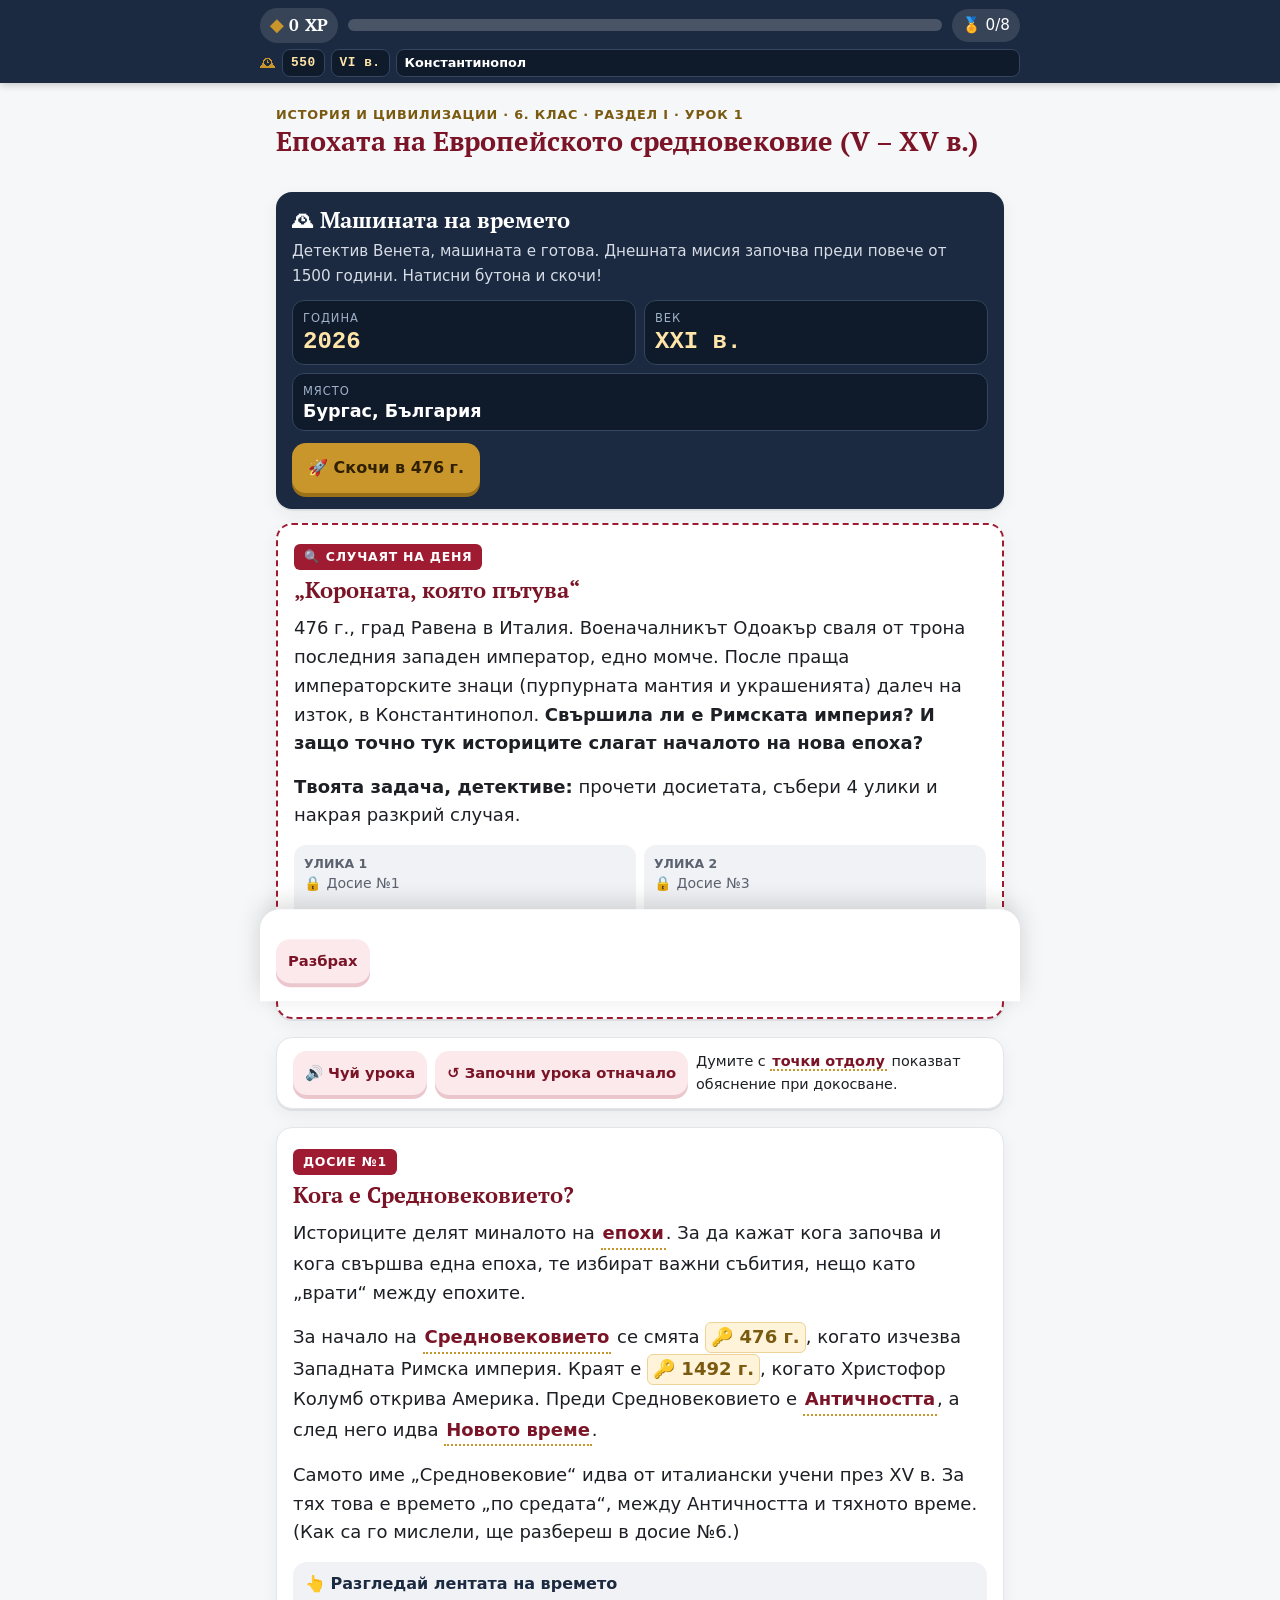
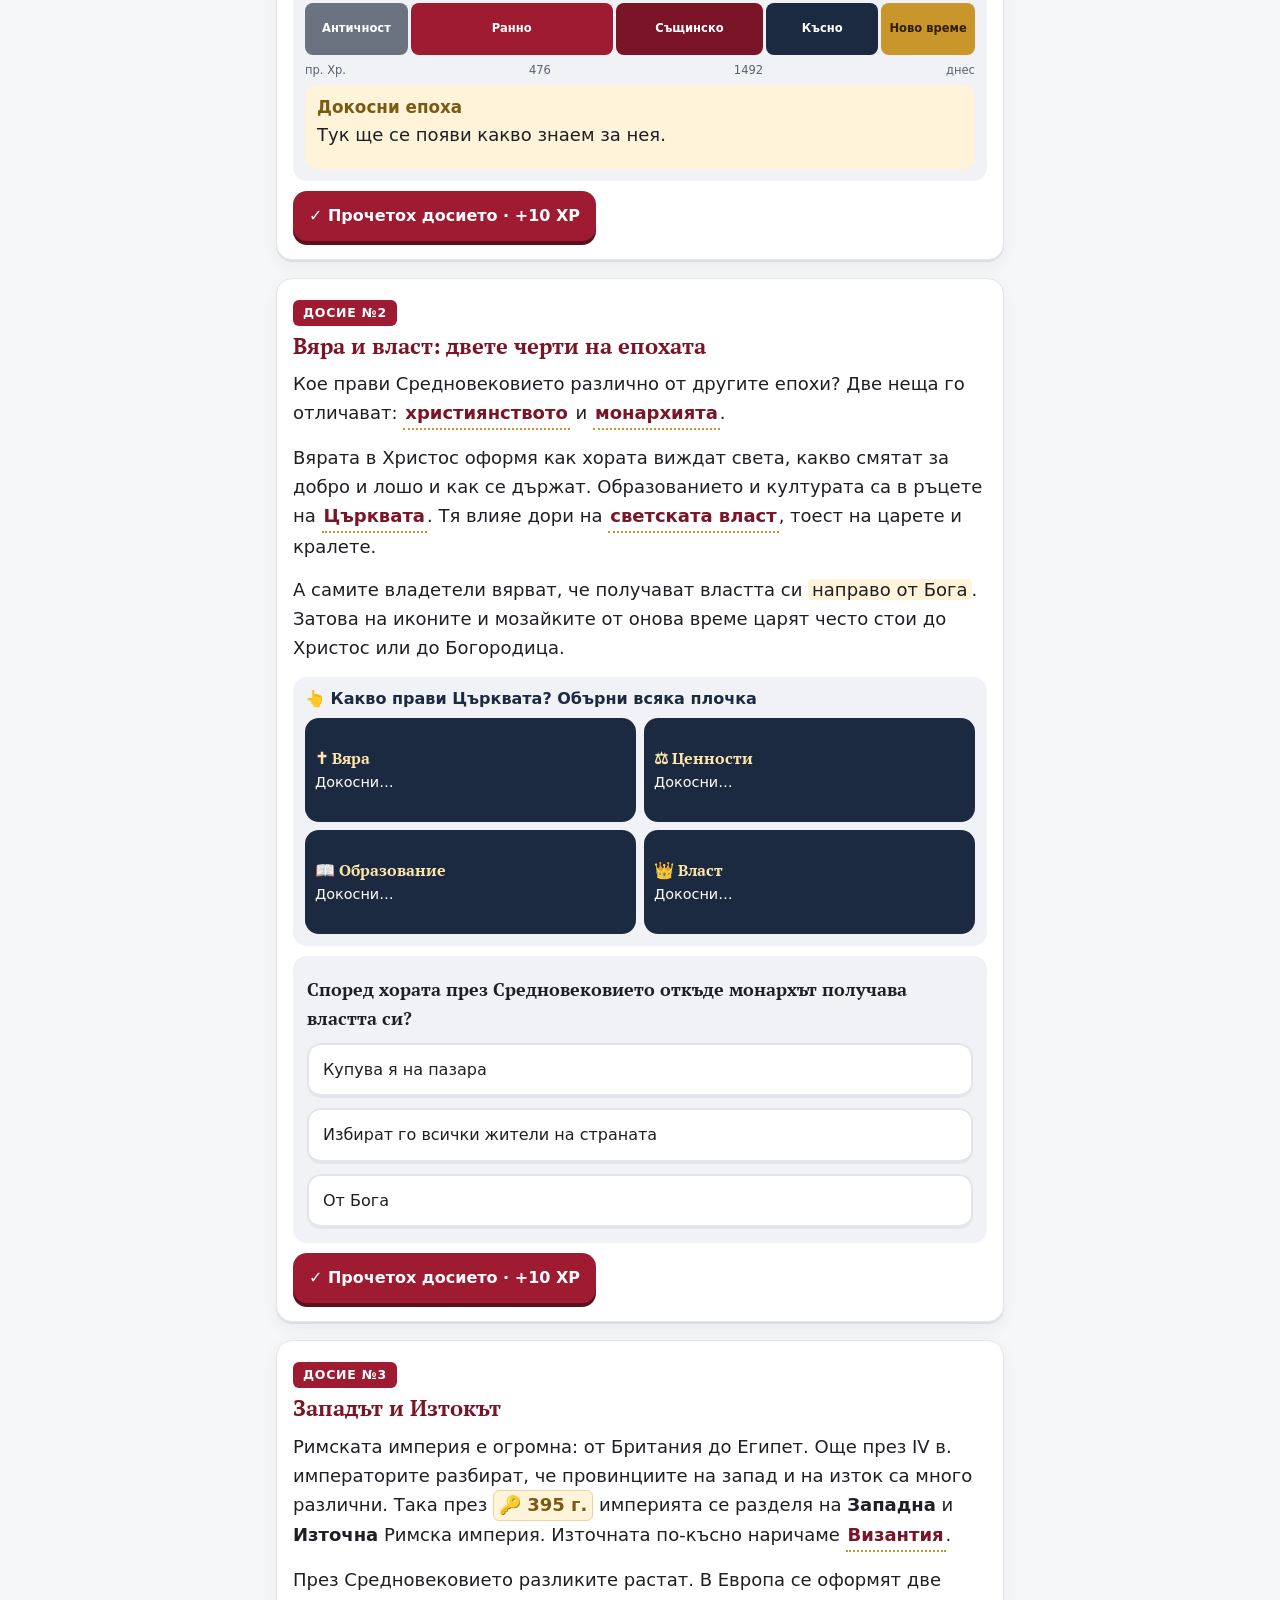
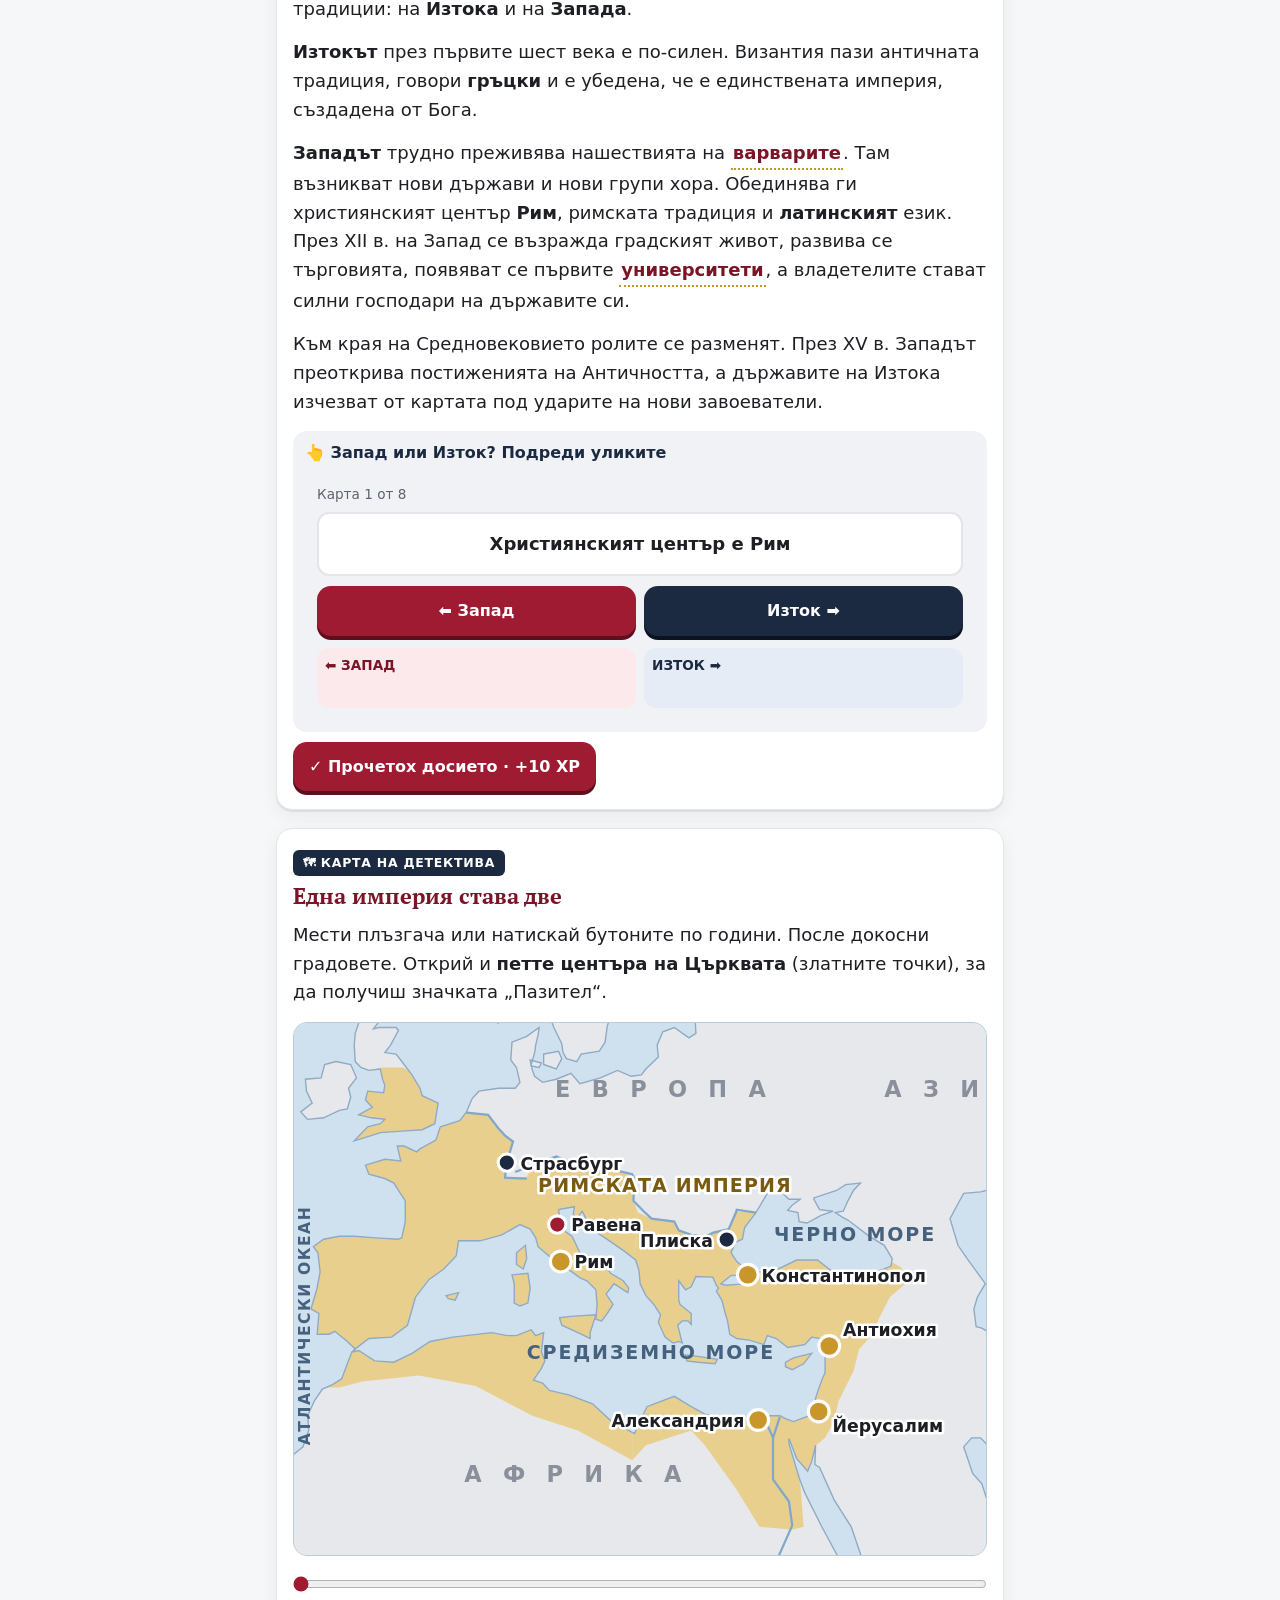
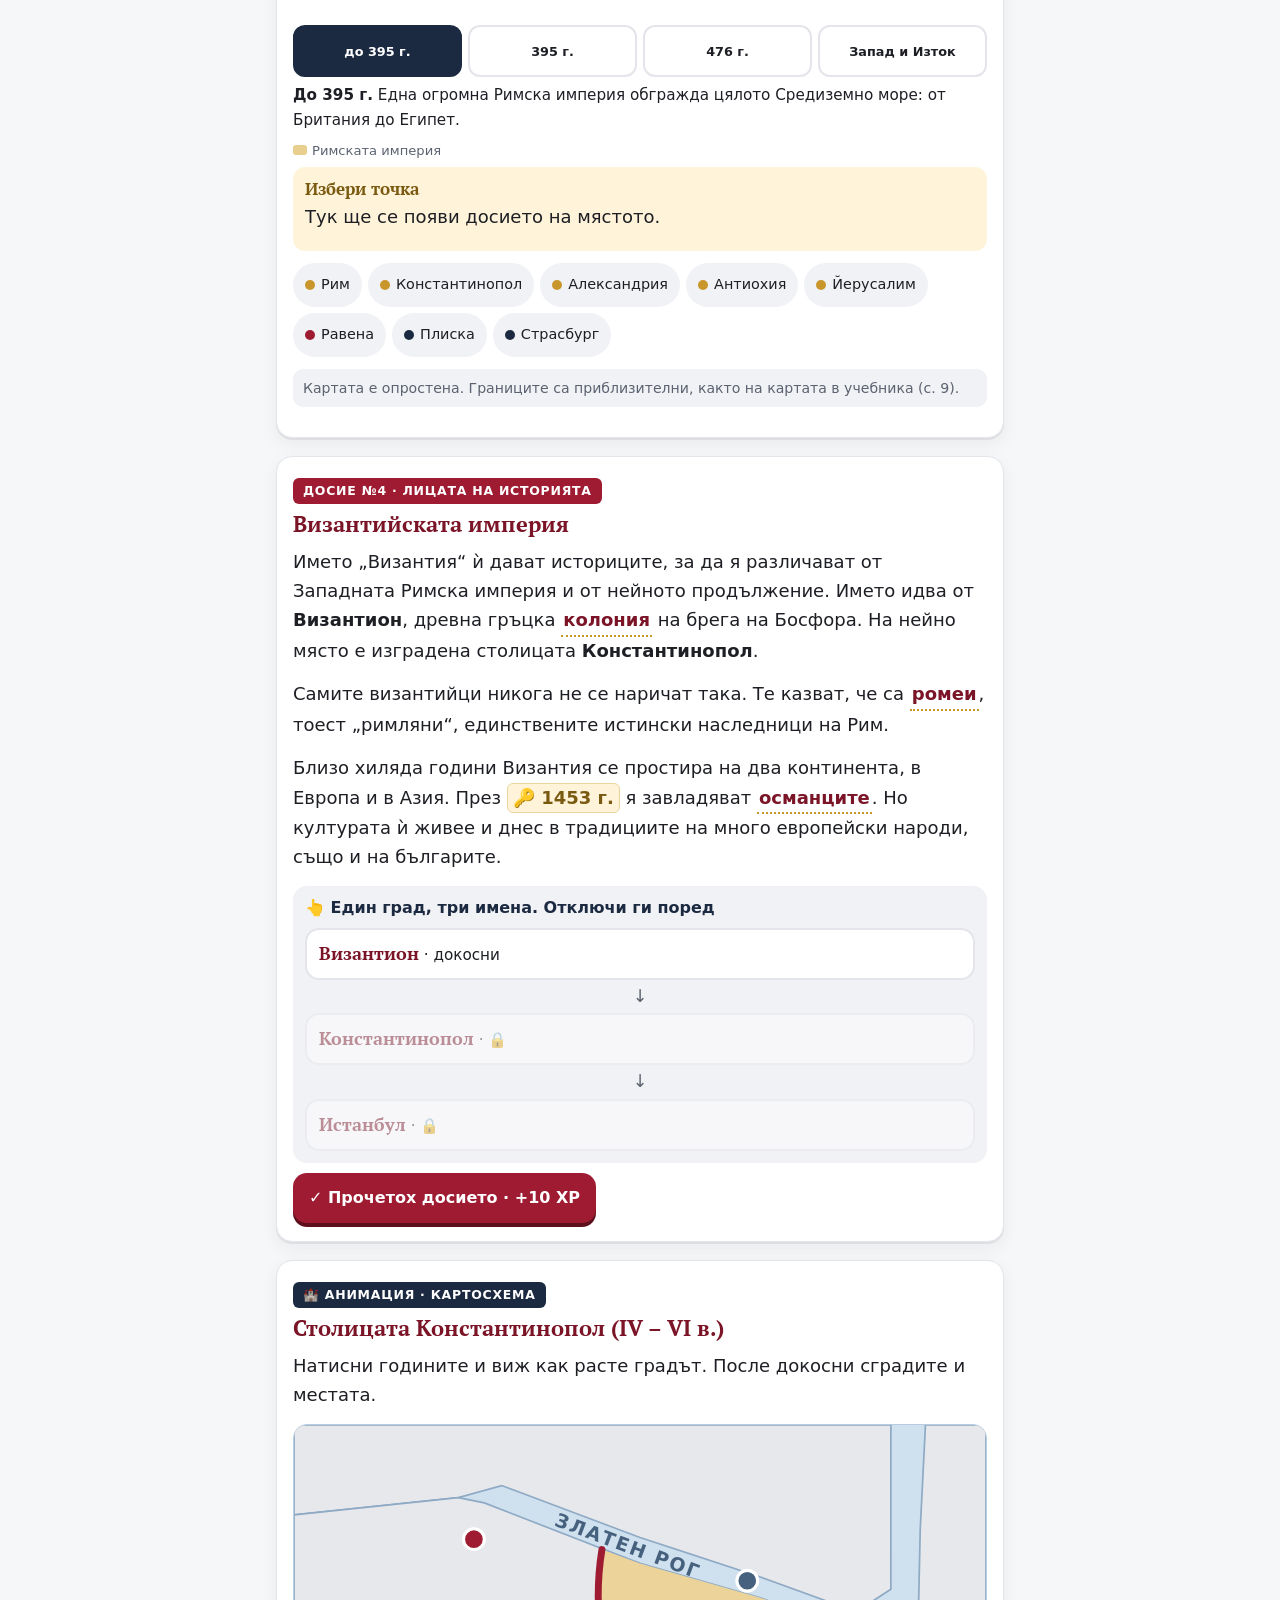
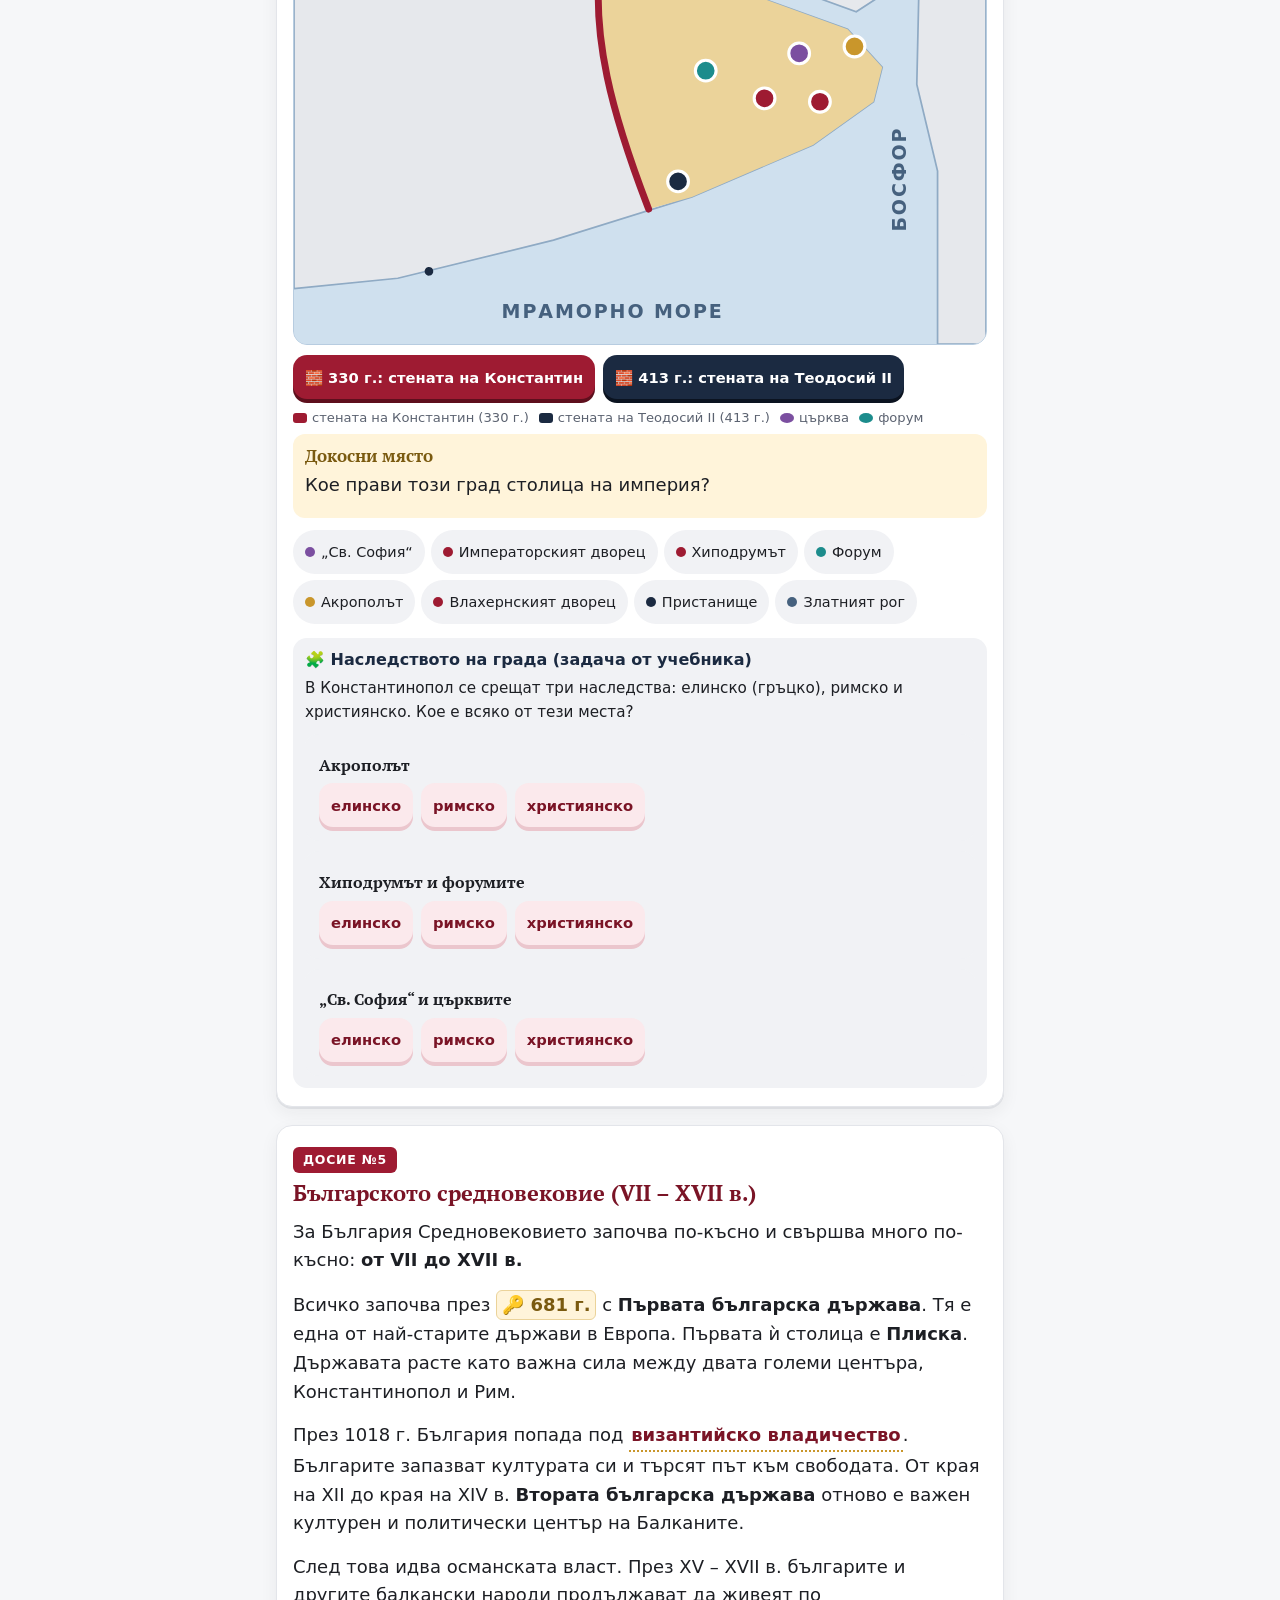
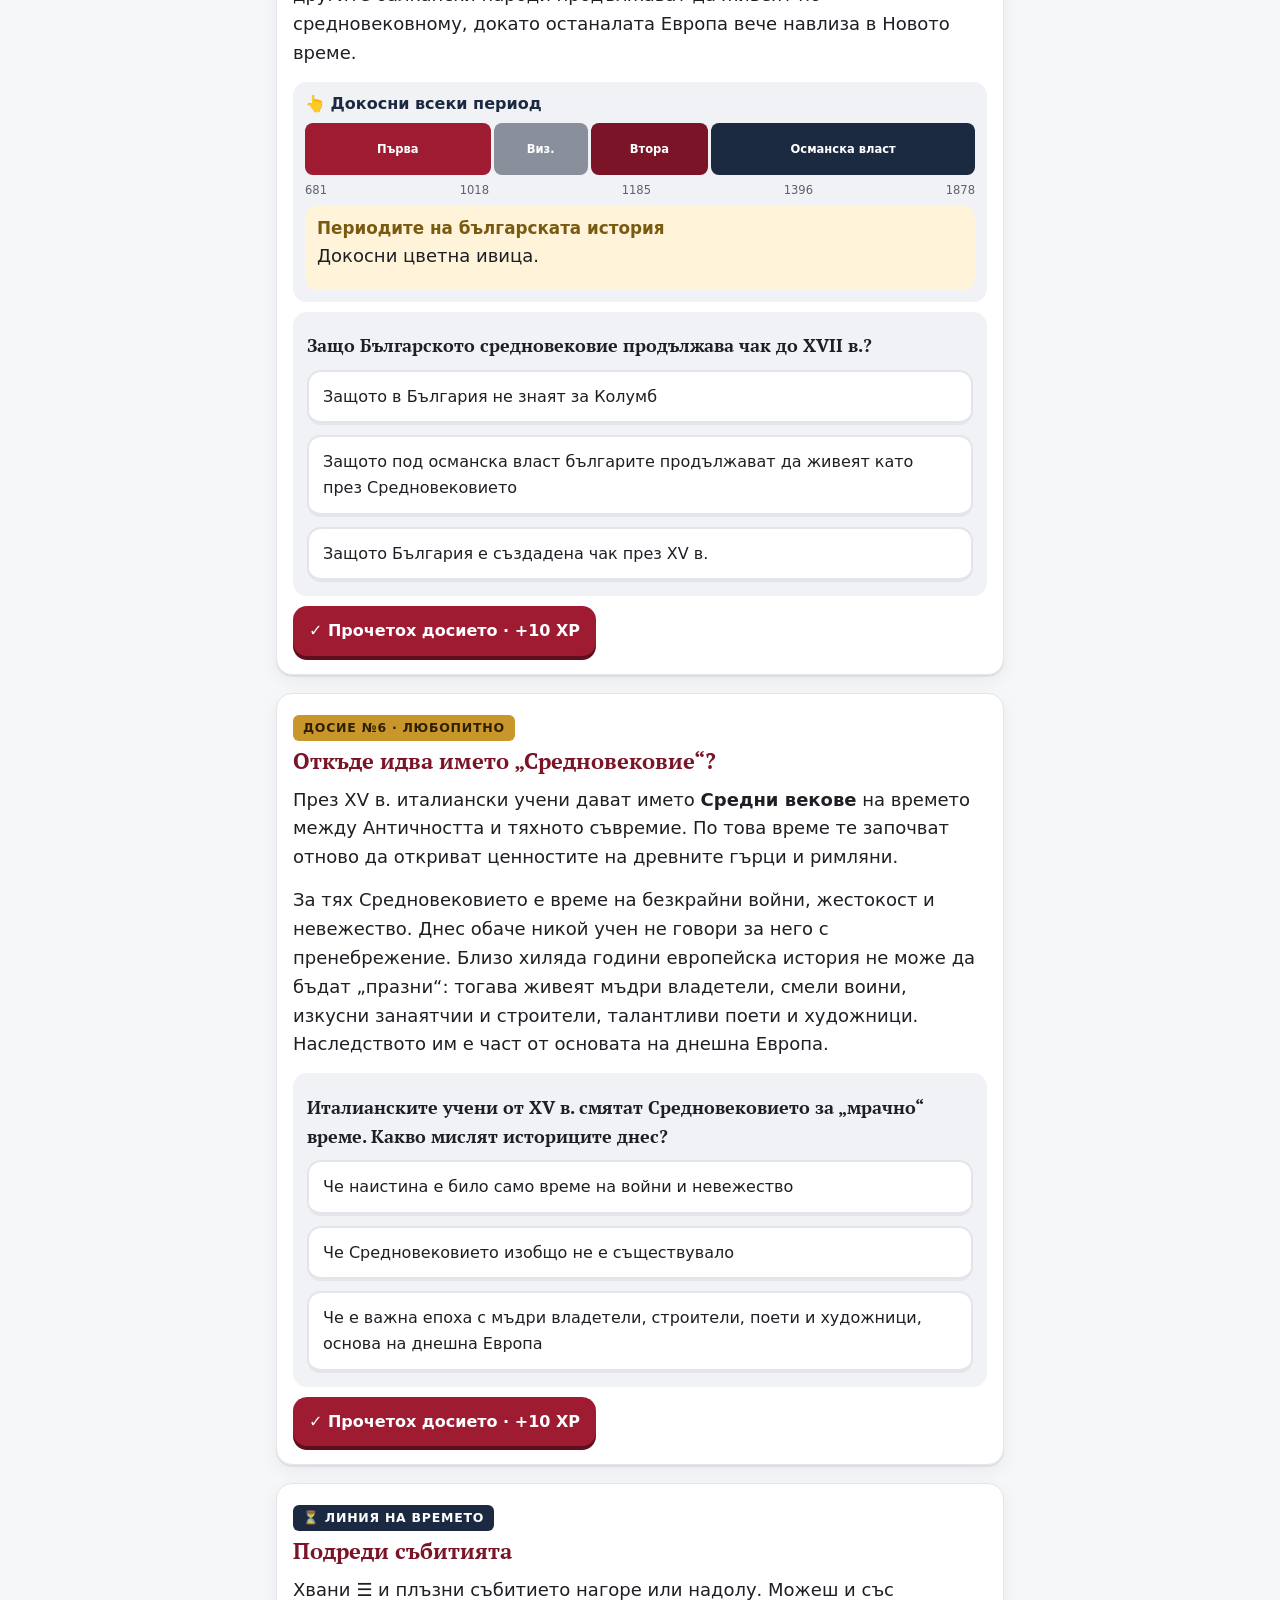
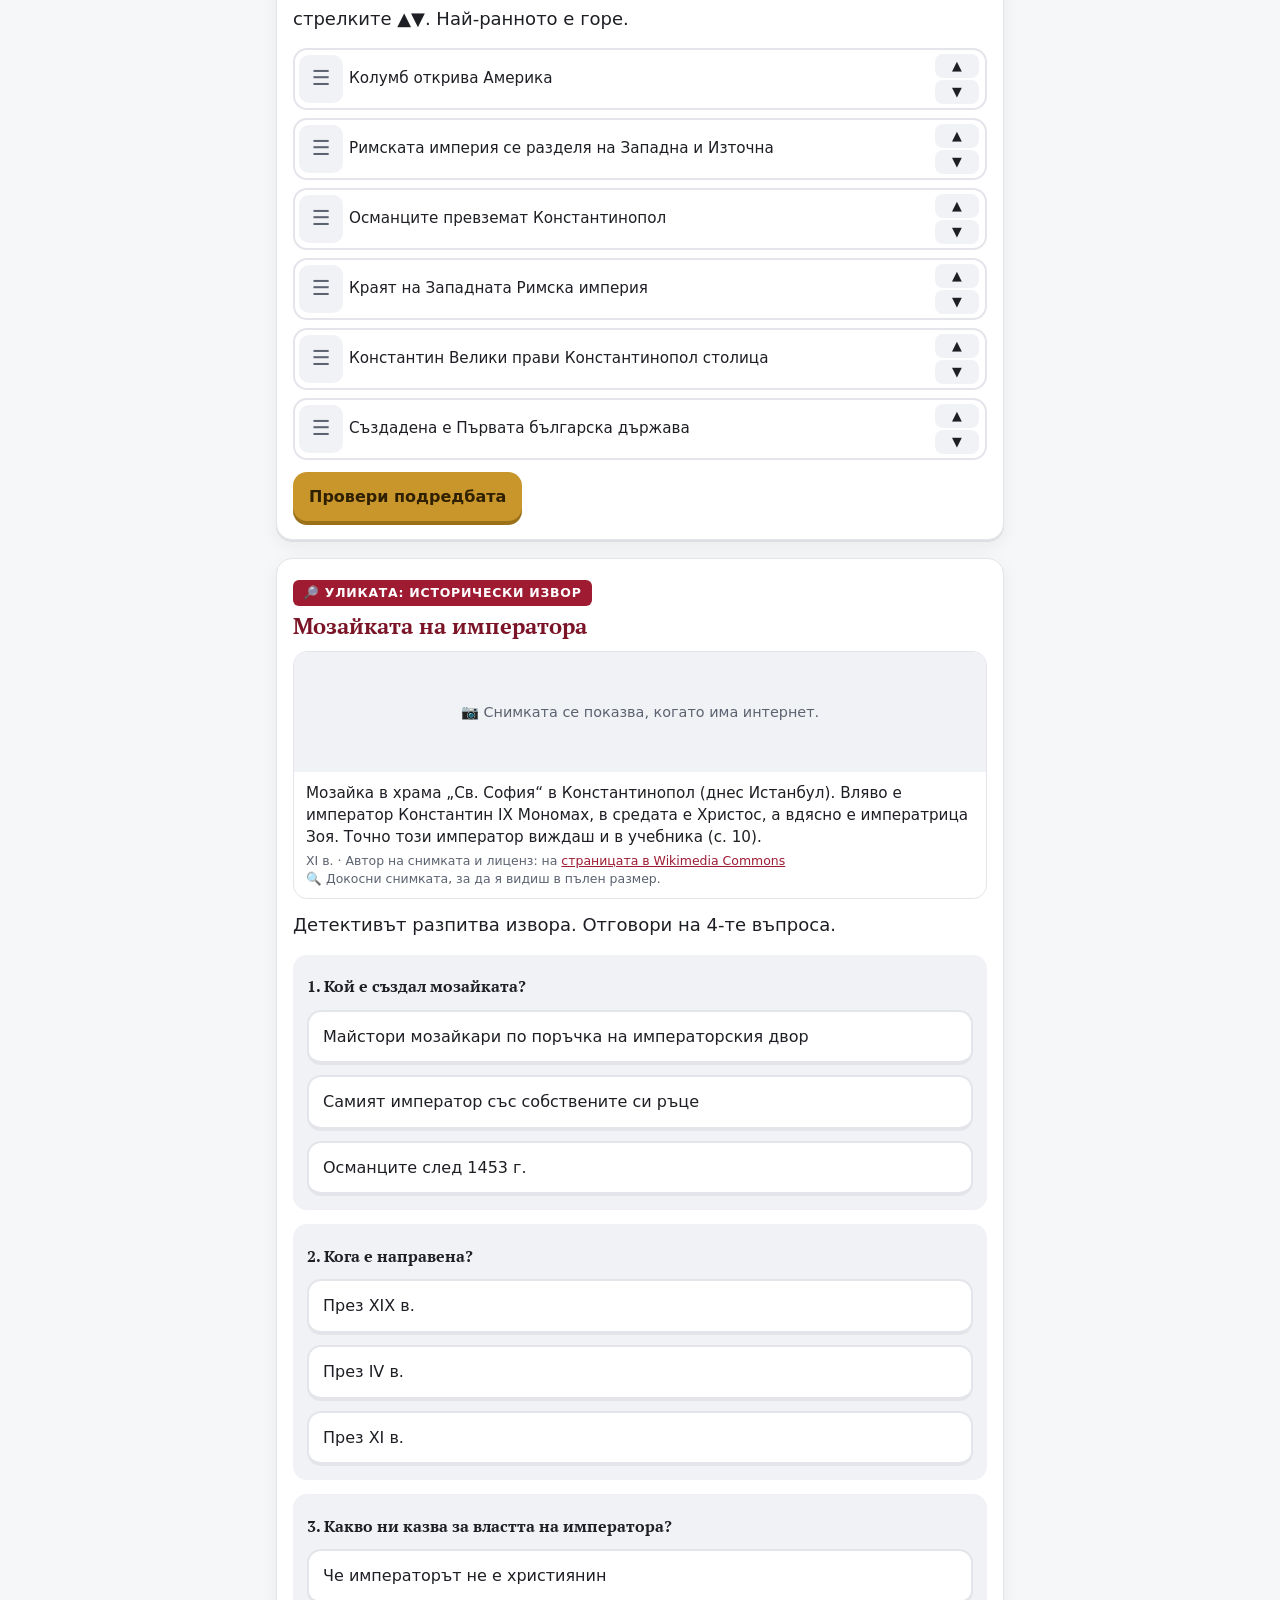
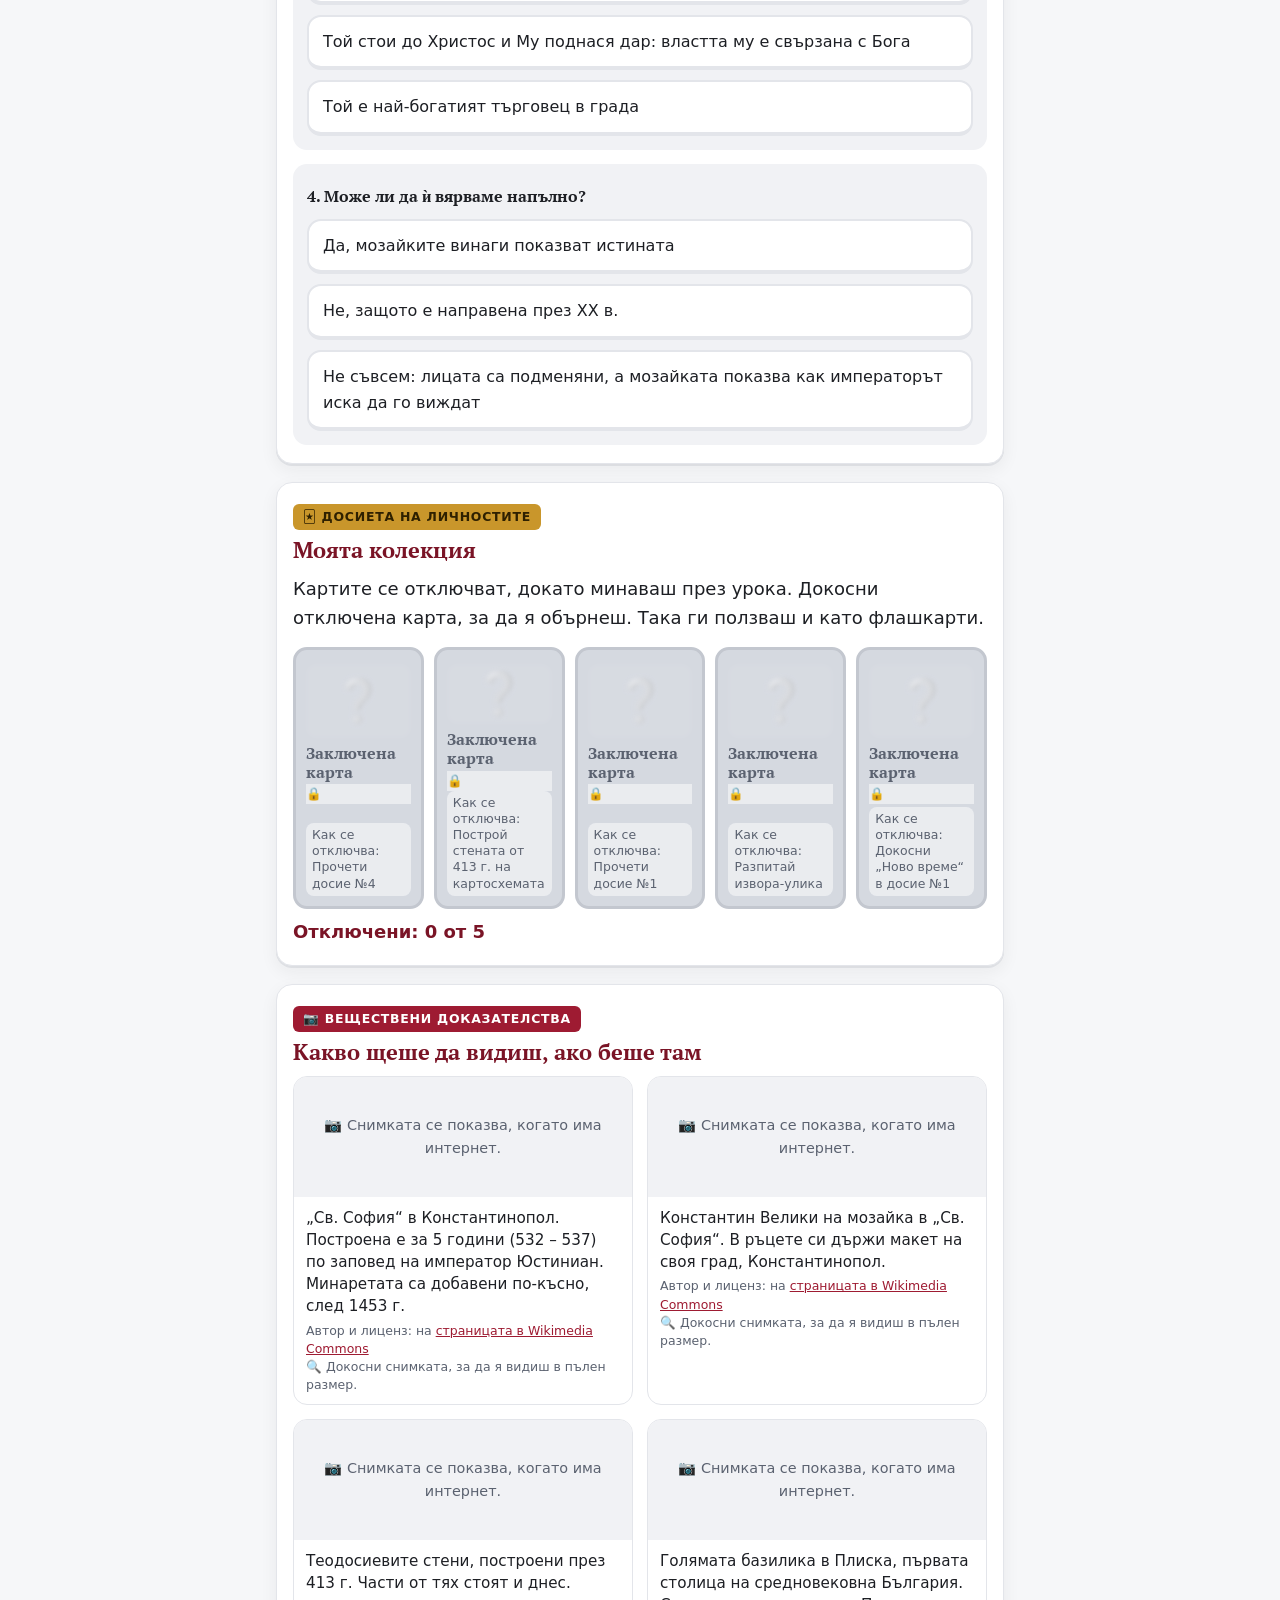
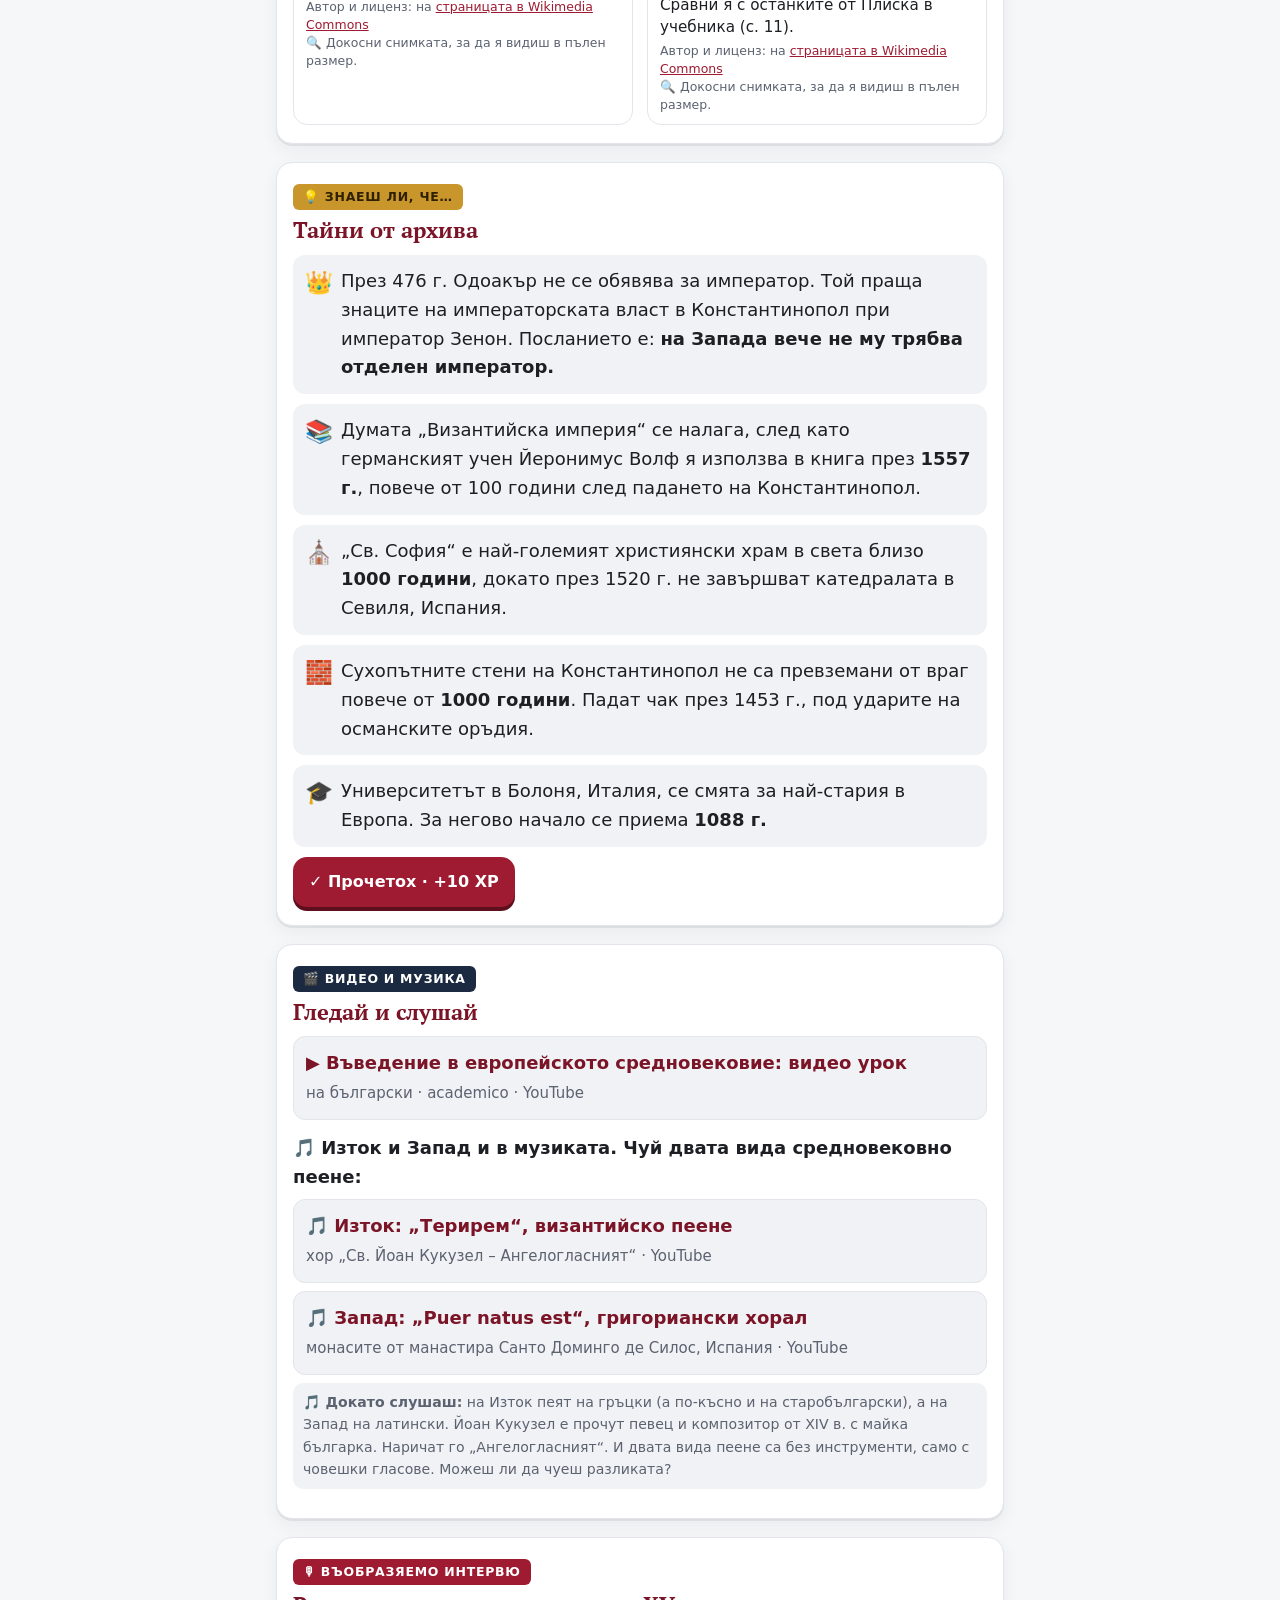
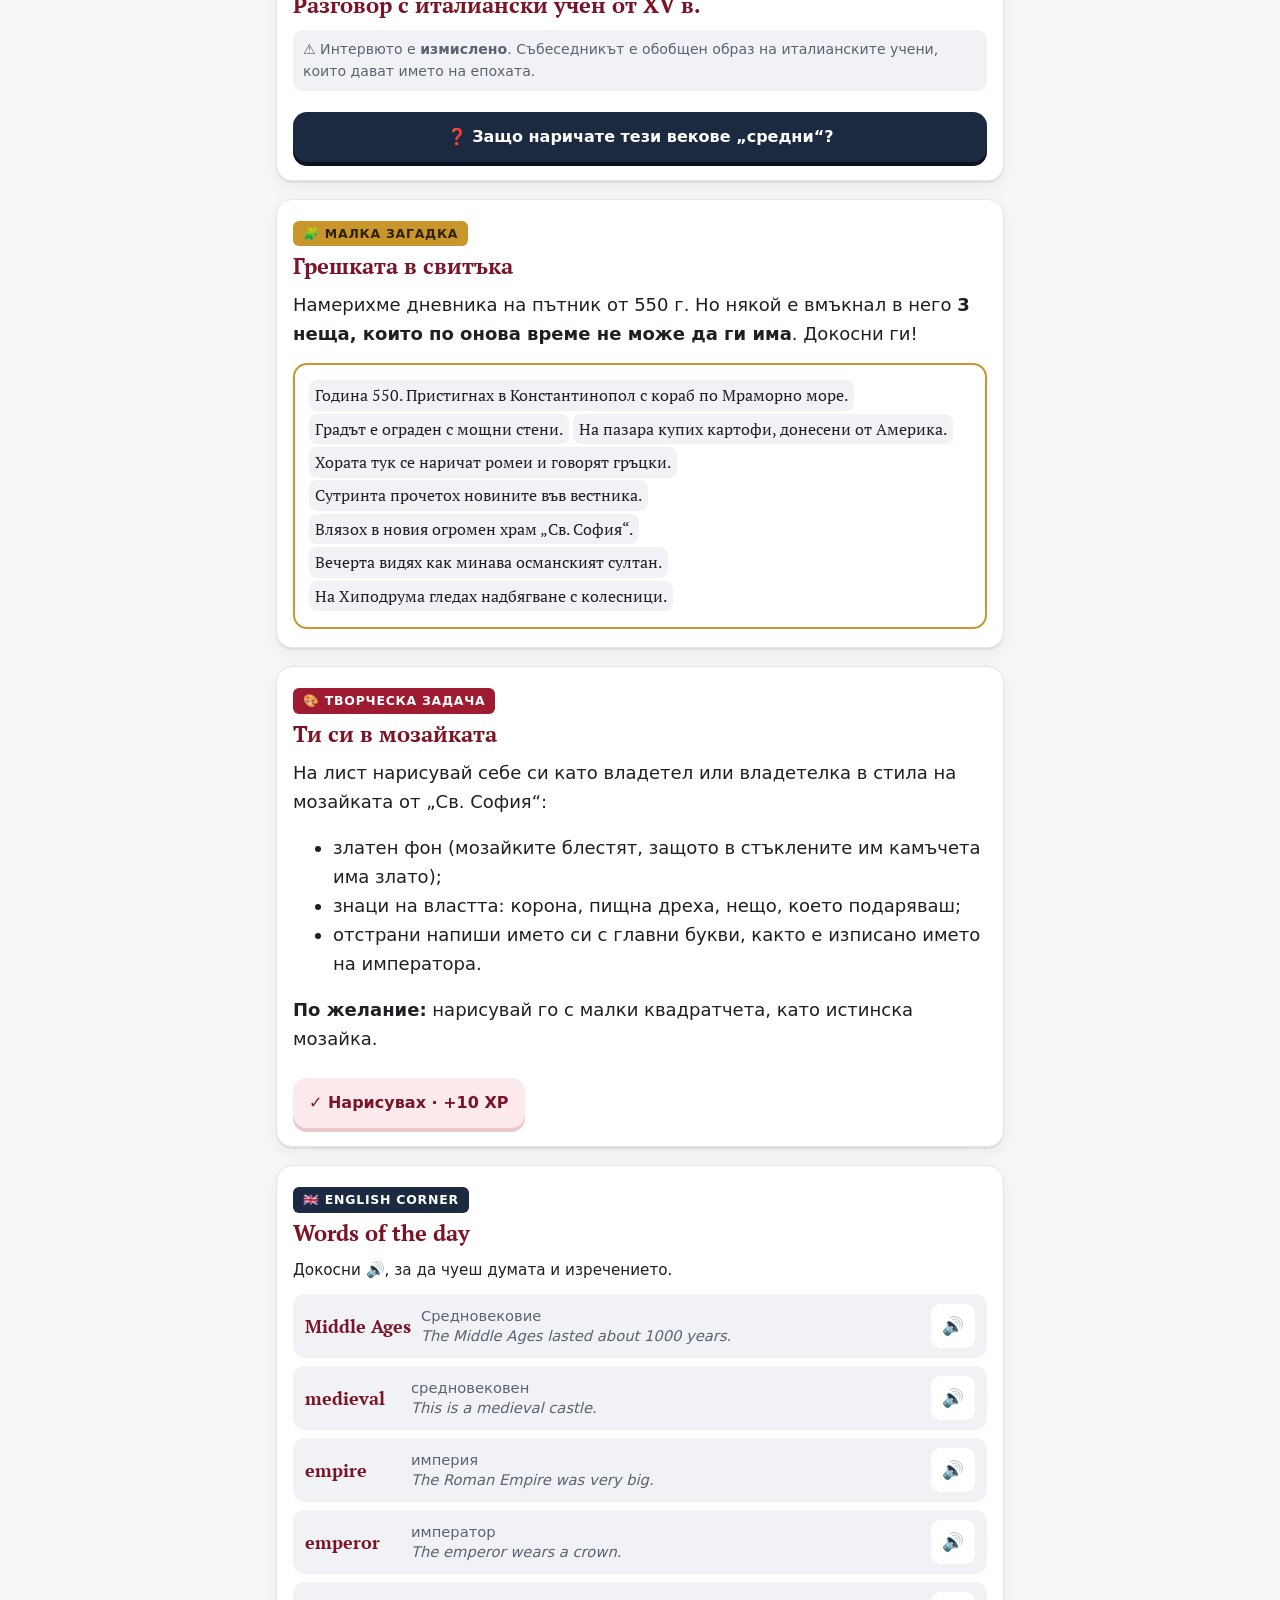
==== commit 3775595c: "Премахване на видеа от YouTube канала Ogiwon TV Заменя видео линка в Урок 1 с видео от канала academ" ====
--- a/istoriya-6-urok-01-epohata-na-srednovekovieto.html
+++ b/istoriya-6-urok-01-epohata-na-srednovekovieto.html
@@ -635,7 +635,7 @@
 <section class="card" id="media">
   <div class="dossier-tag navy">🎬 ВИДЕО И МУЗИКА</div>
   <h2>Гледай и слушай</h2>
-  <a class="linkcard" href="https://www.youtube.com/watch?v=-19YSoytiPk" target="_blank" rel="noopener"><b>▶ Епохата на Европейското средновековие: видео урок</b><small>на български · YouTube</small></a>
+  <a class="linkcard" href="https://www.youtube.com/watch?v=3ZqMps1-zoY" target="_blank" rel="noopener"><b>▶ Въведение в европейското средновековие: видео урок</b><small>на български · academico · YouTube</small></a>
   <p style="margin:14px 0 4px;font-weight:700">🎵 Изток и Запад и в музиката. Чуй двата вида средновековно пеене:</p>
   <a class="linkcard" href="https://www.youtube.com/watch?v=KH5fMxfy4BA" target="_blank" rel="noopener"><b>🎵 Изток: „Терирем“, византийско пеене</b><small>хор „Св. Йоан Кукузел – Ангелогласният“ · YouTube</small></a>
   <a class="linkcard" href="https://www.youtube.com/watch?v=sp-fWQxbtq0" target="_blank" rel="noopener"><b>🎵 Запад: „Puer natus est“, григориански хорал</b><small>монасите от манастира Санто Доминго де Силос, Испания · YouTube</small></a>
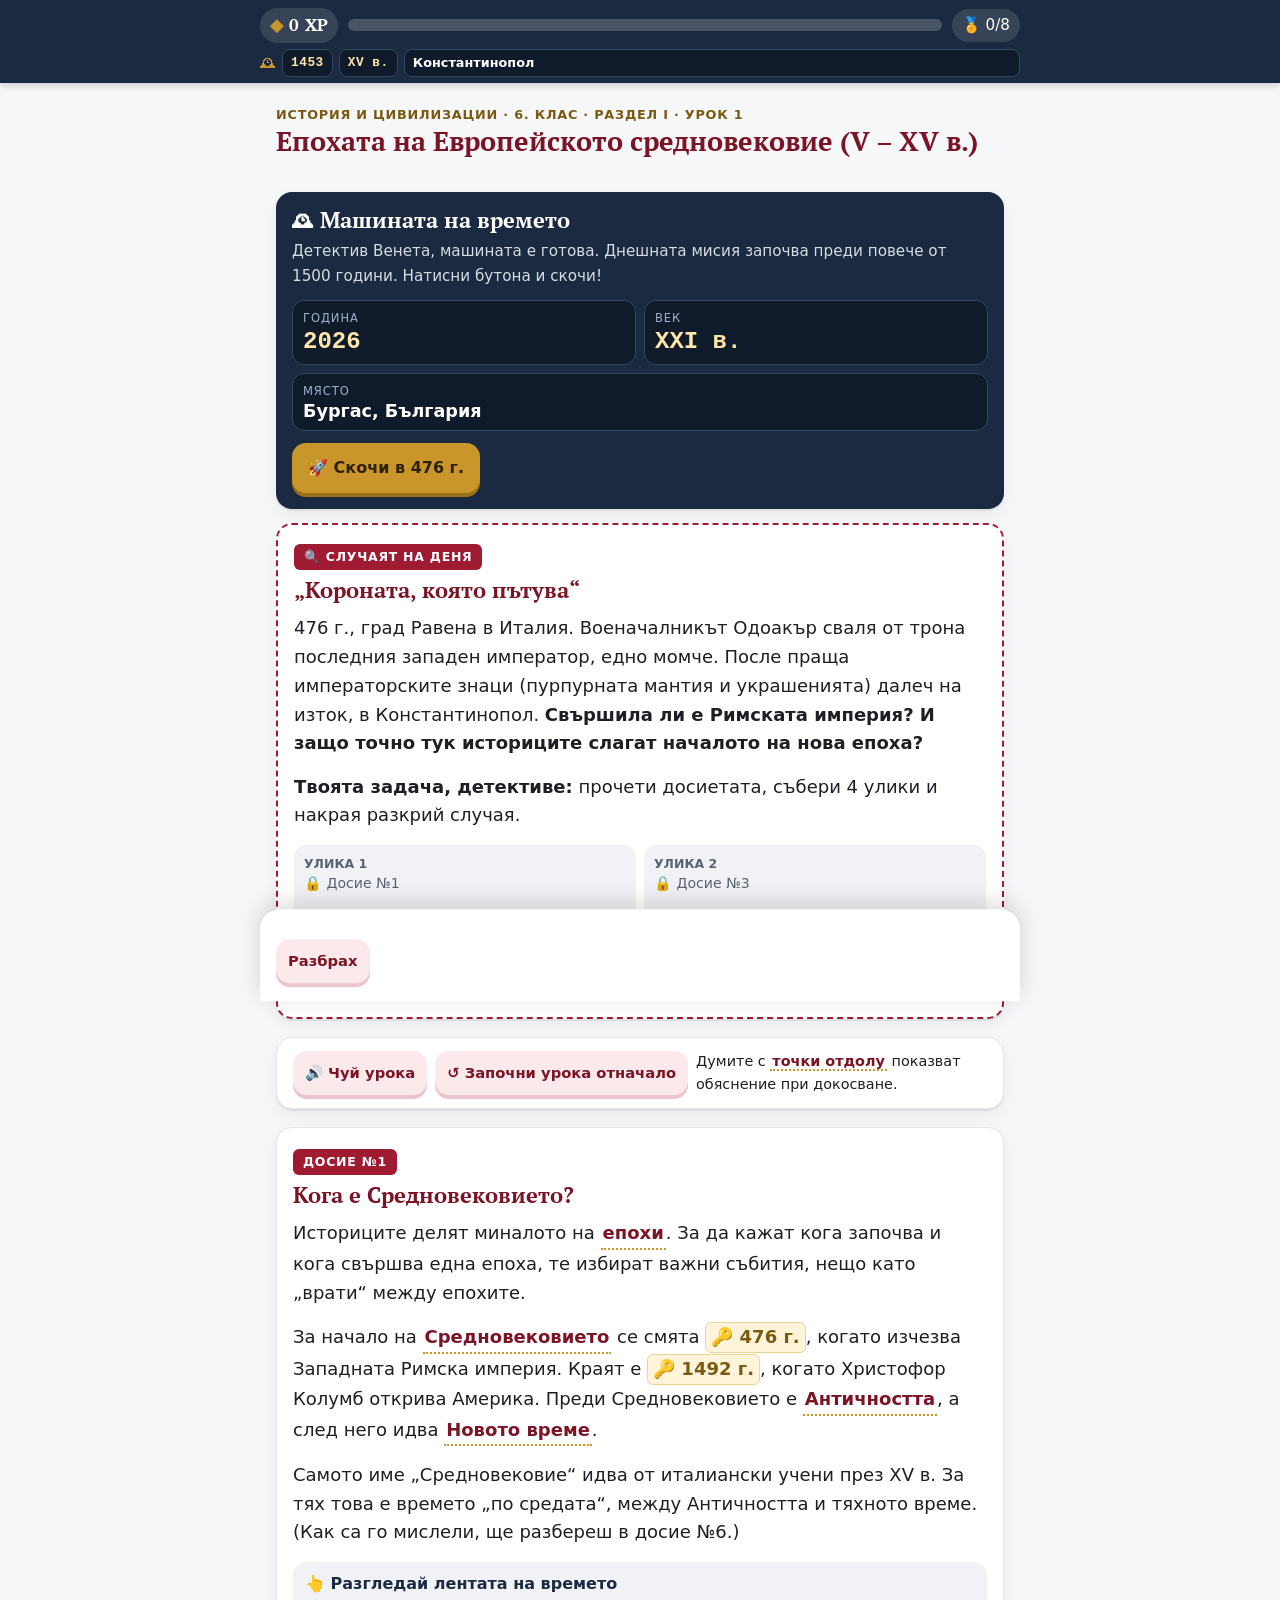
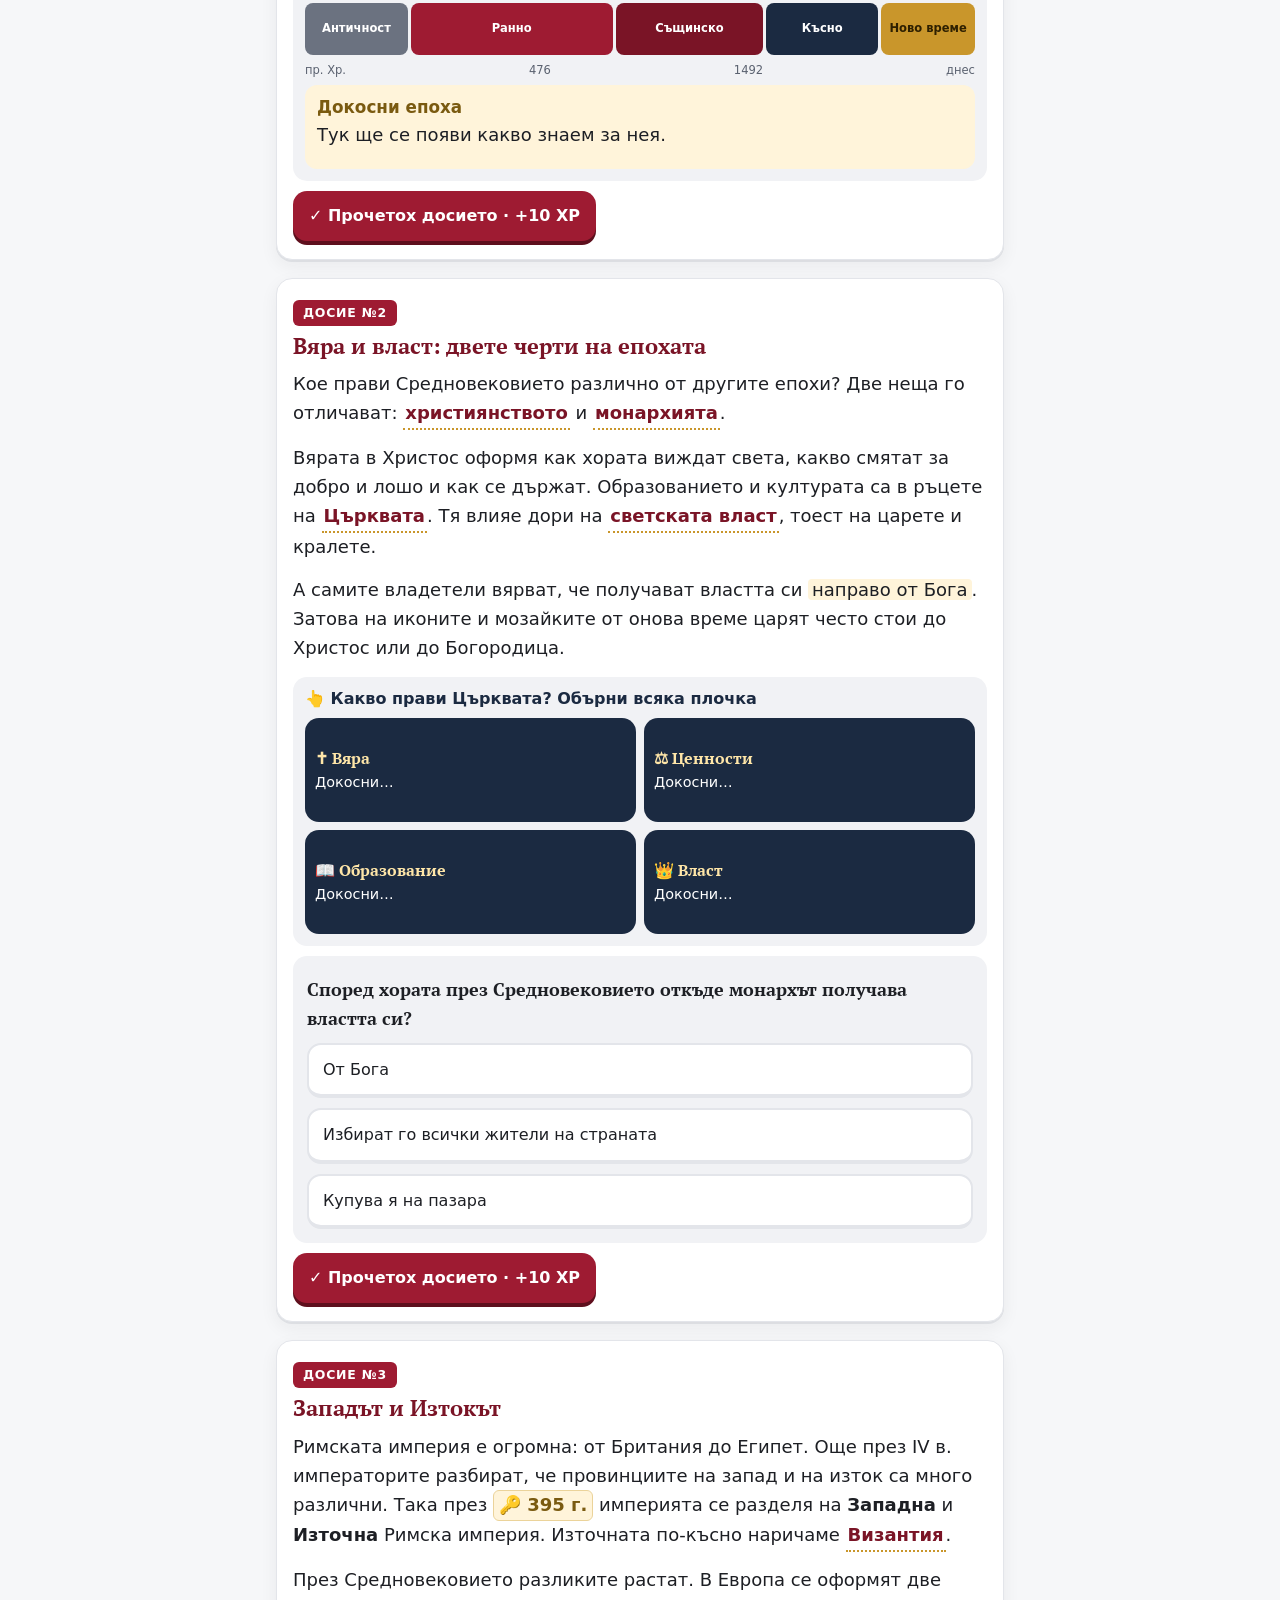
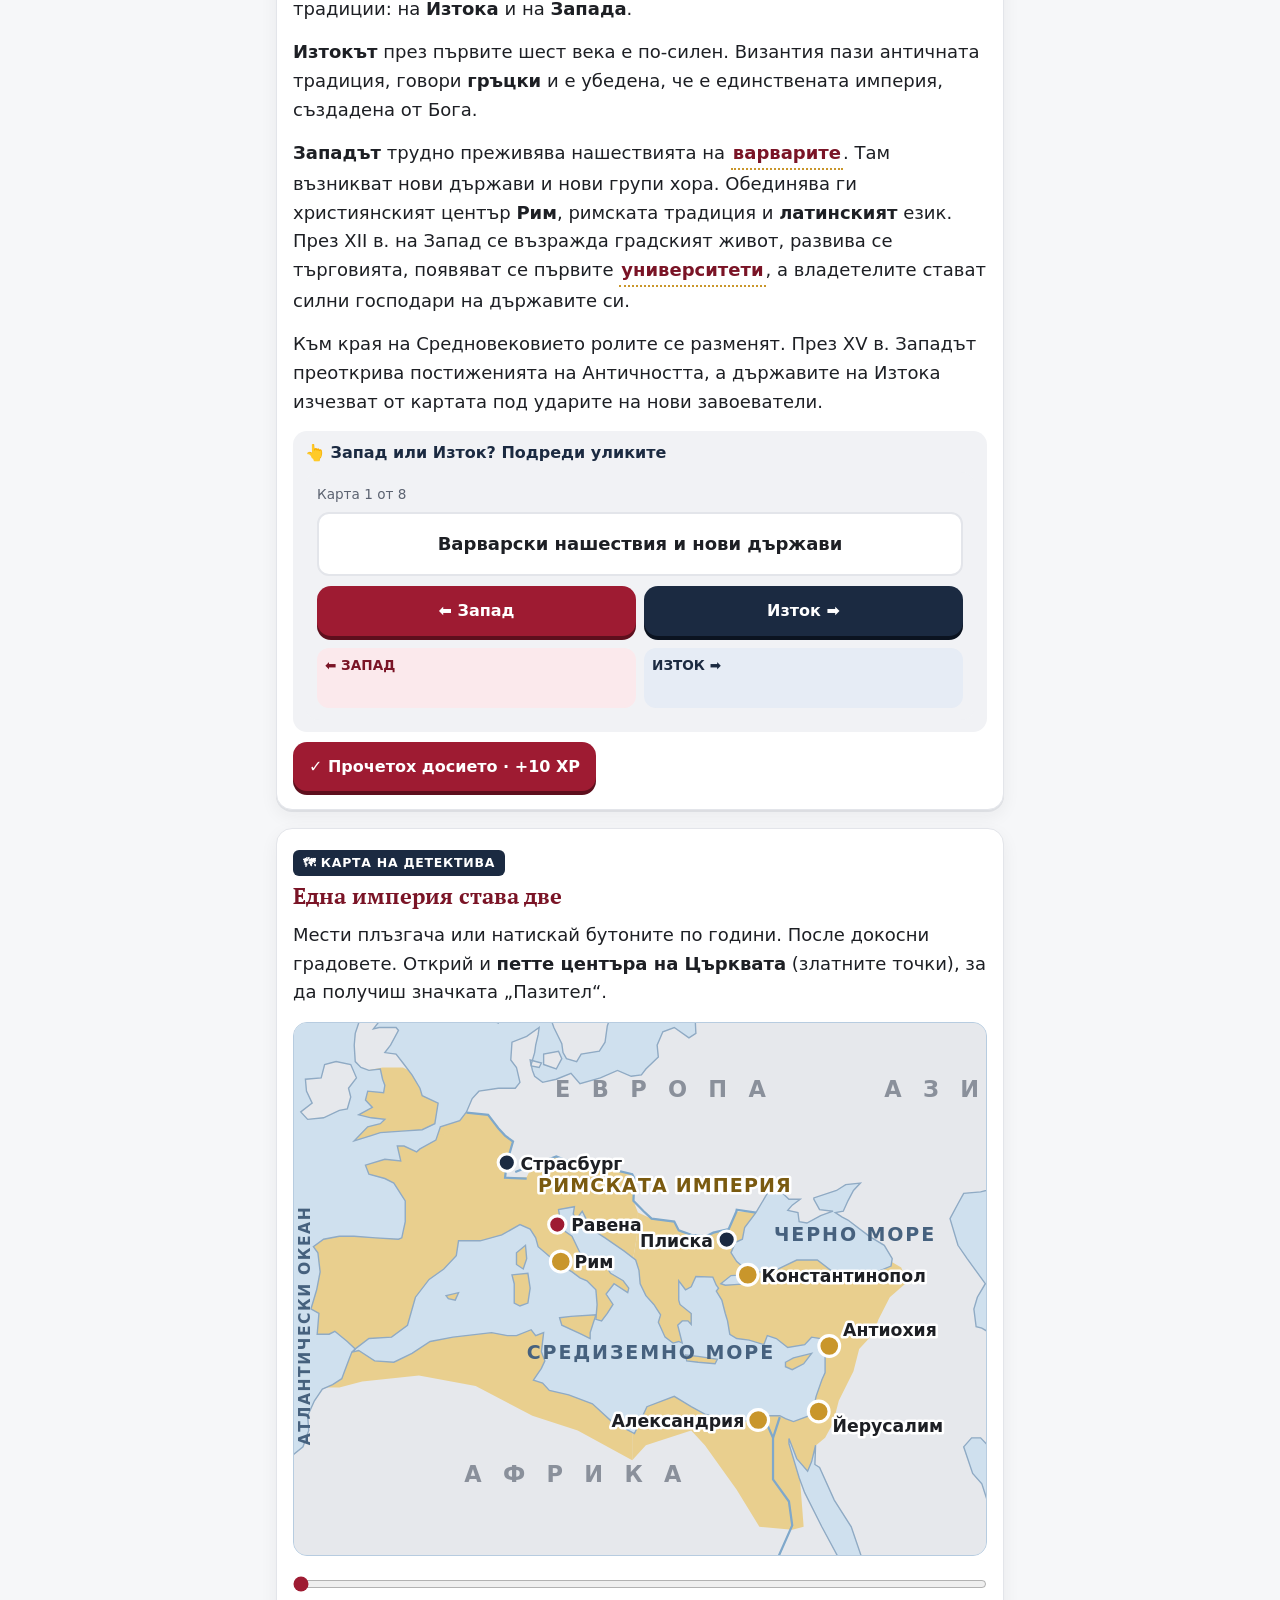
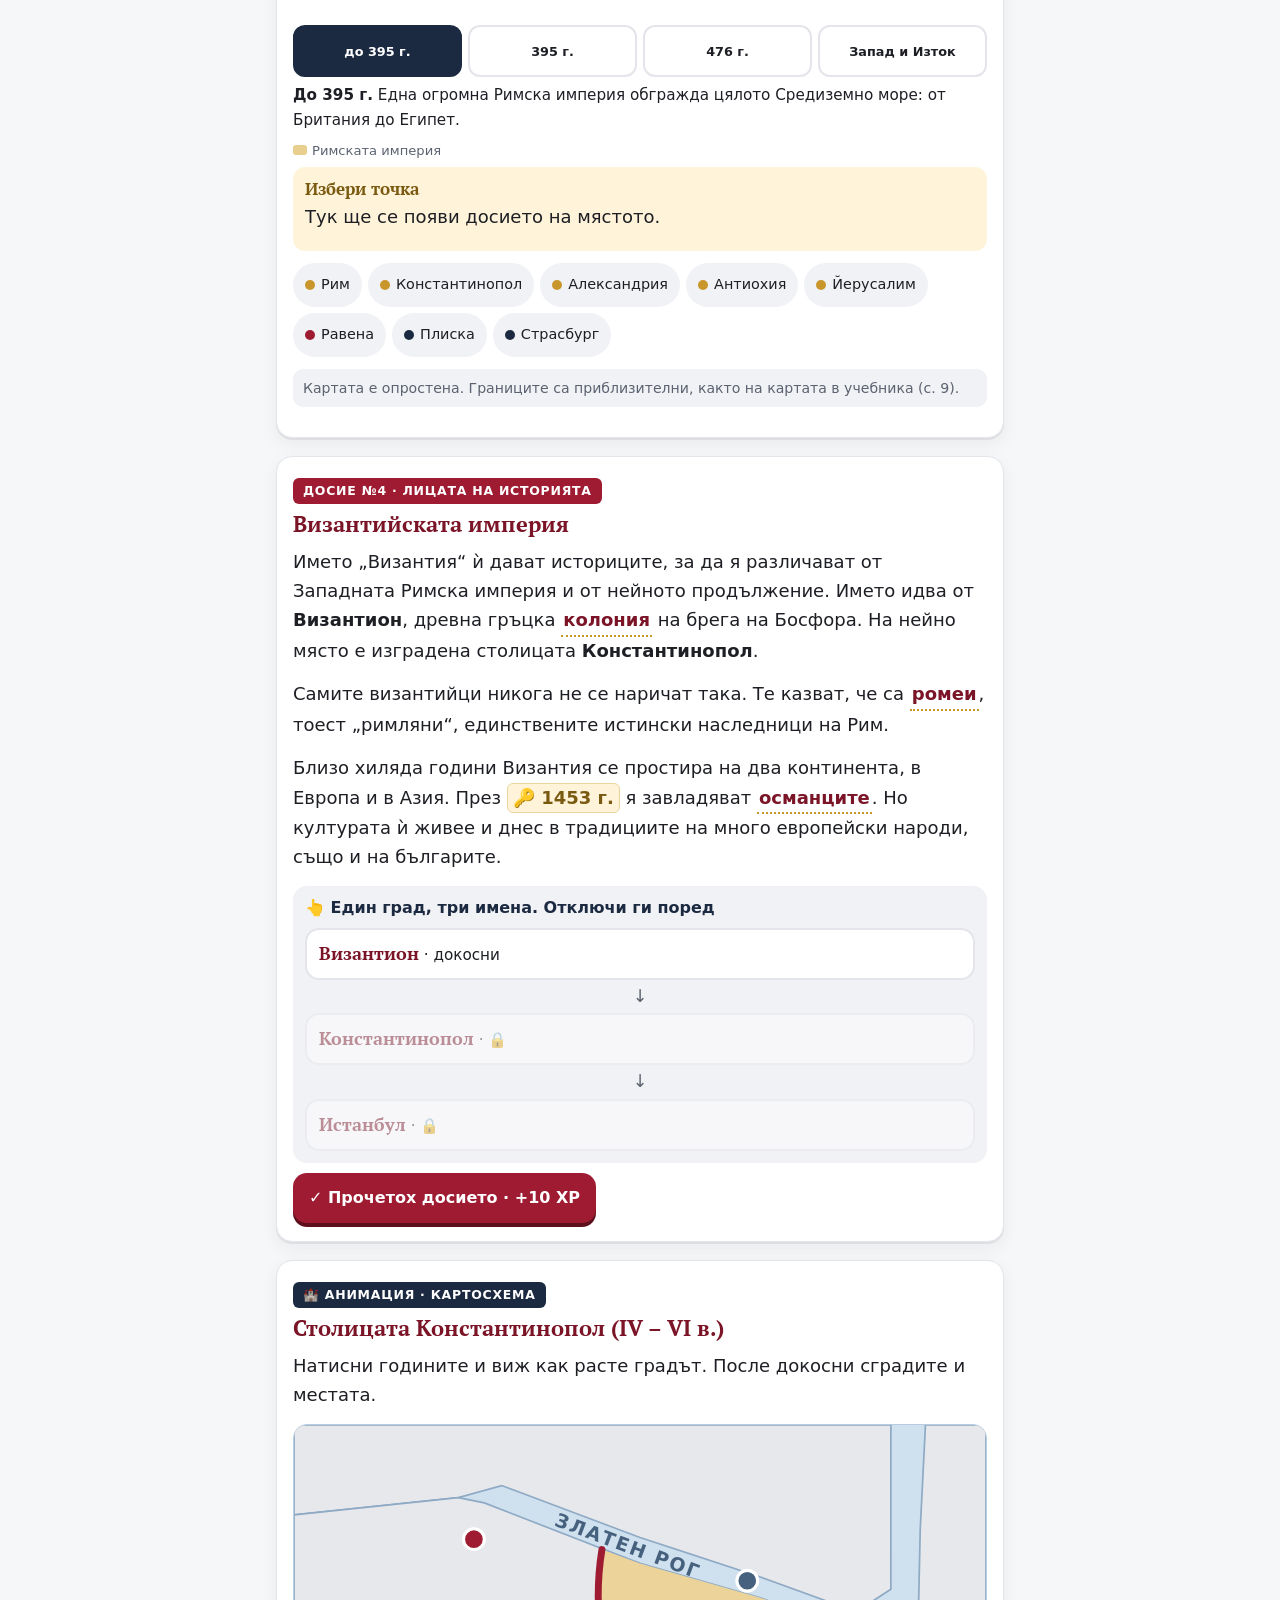
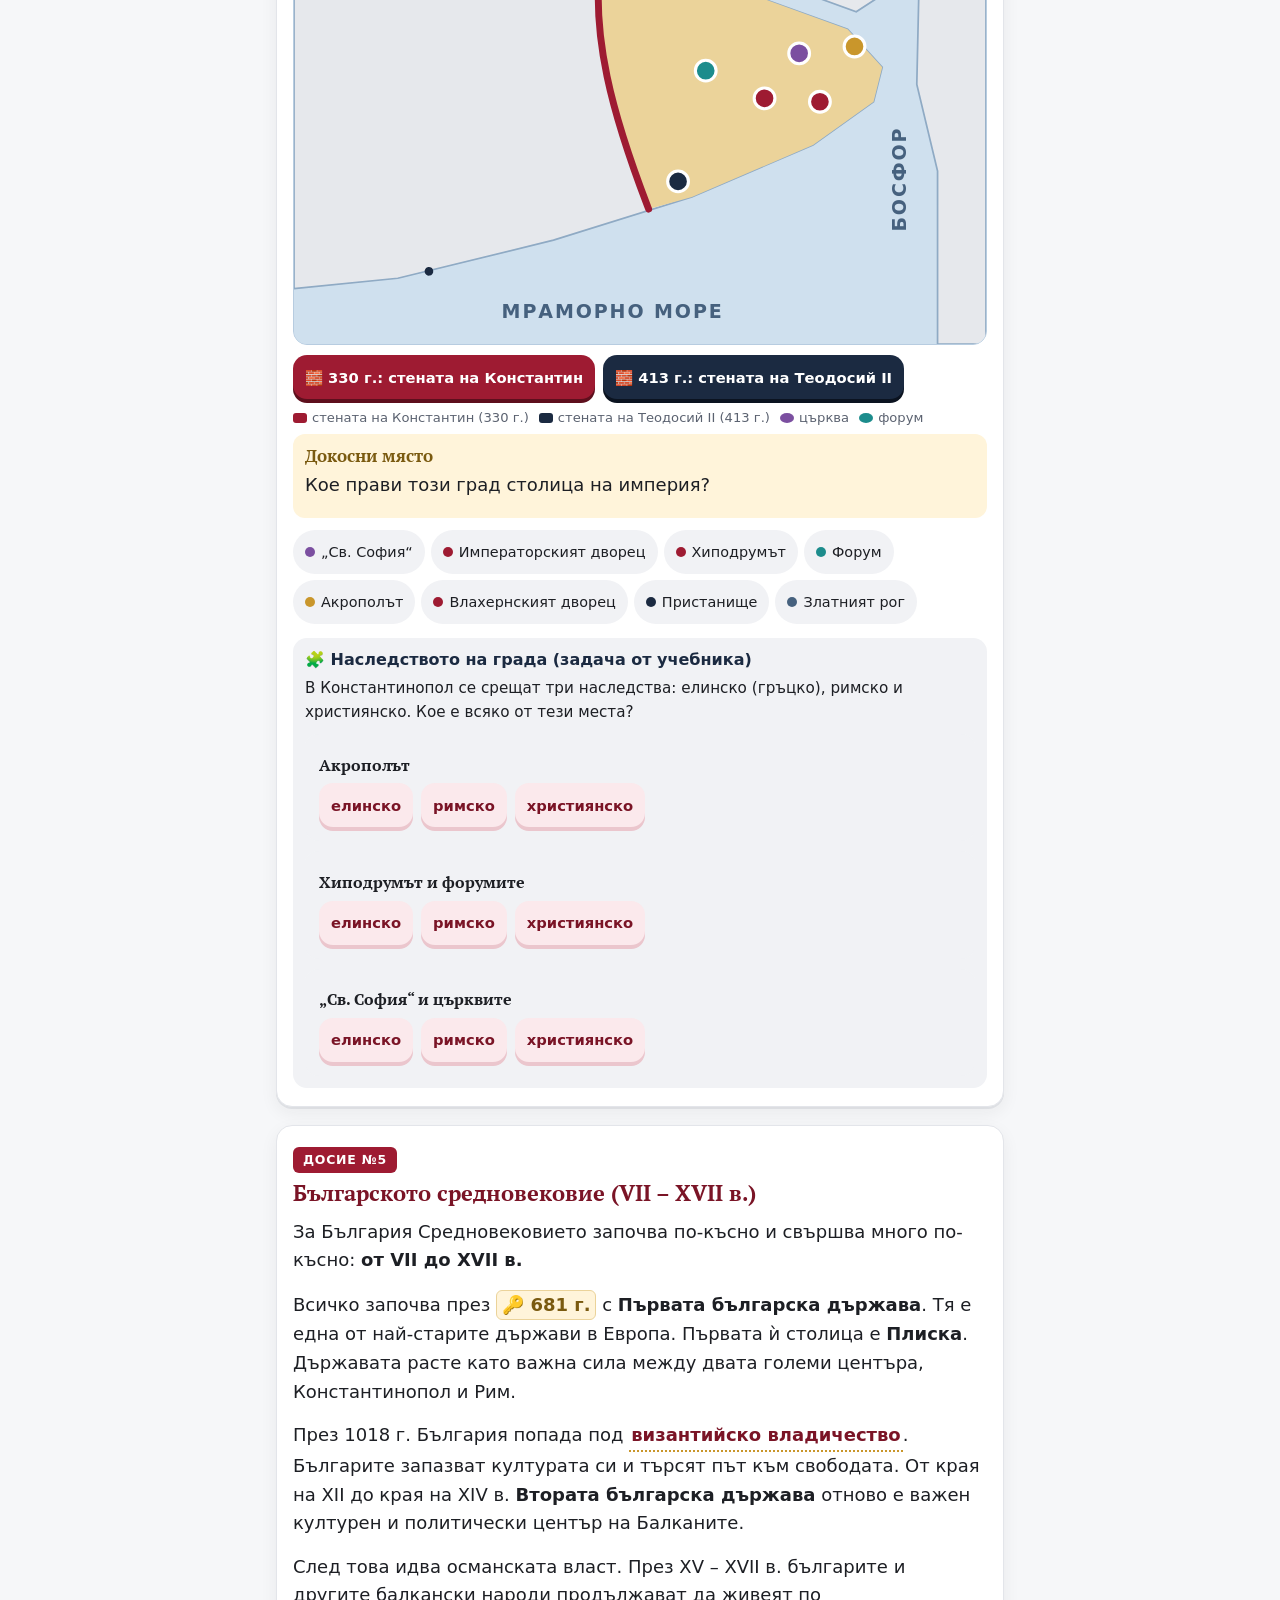
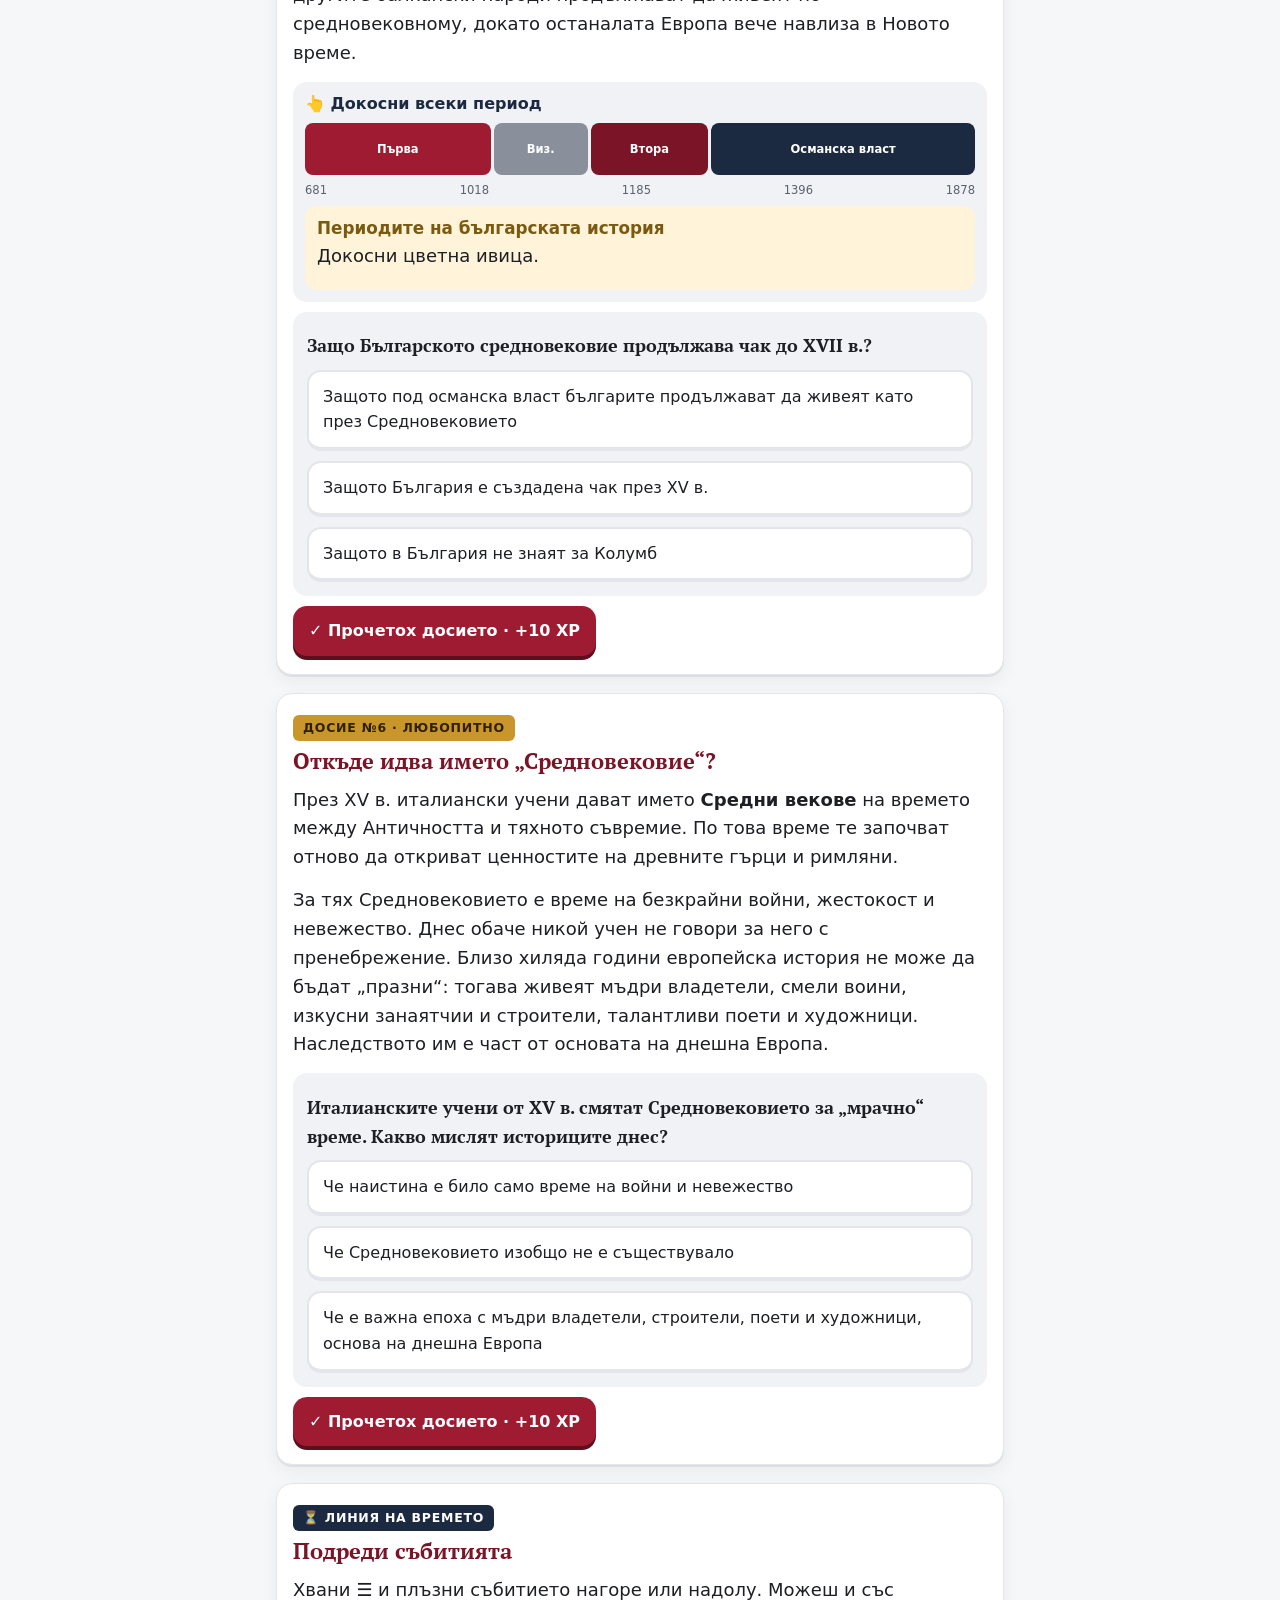
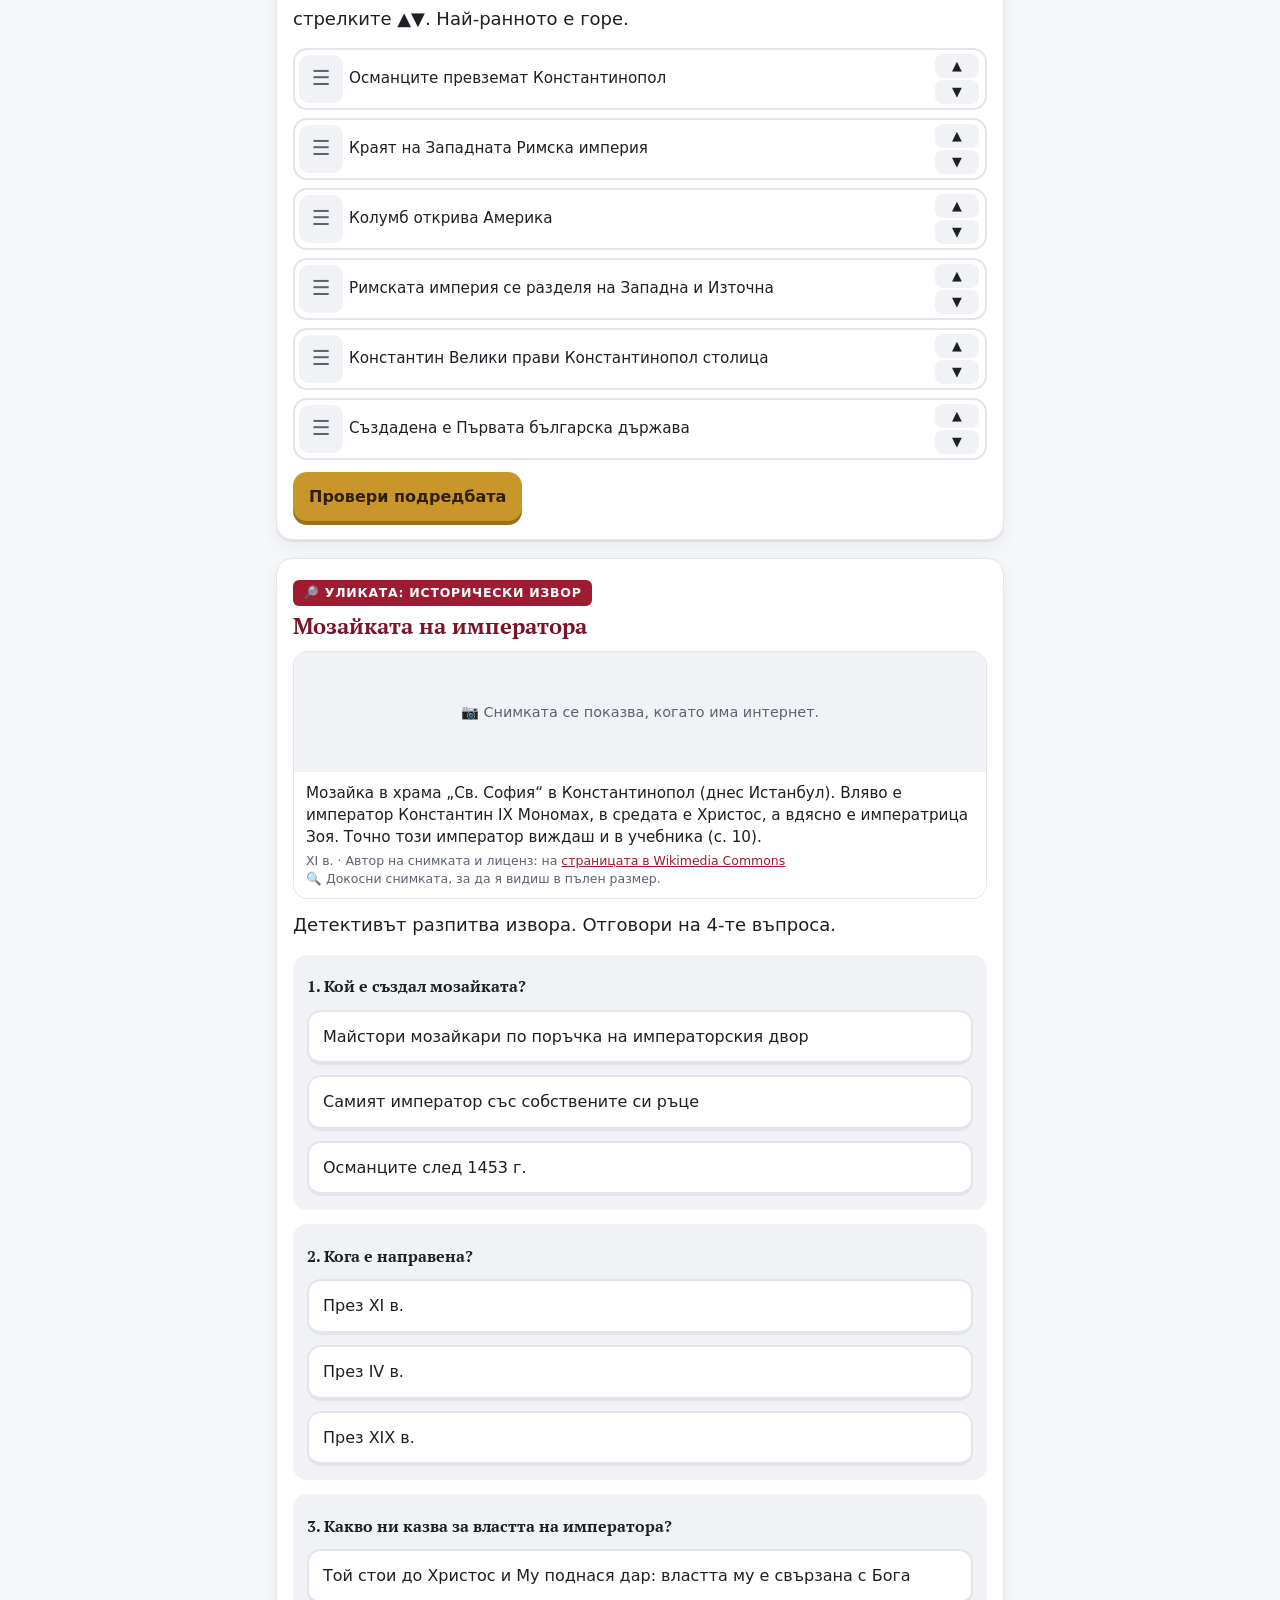
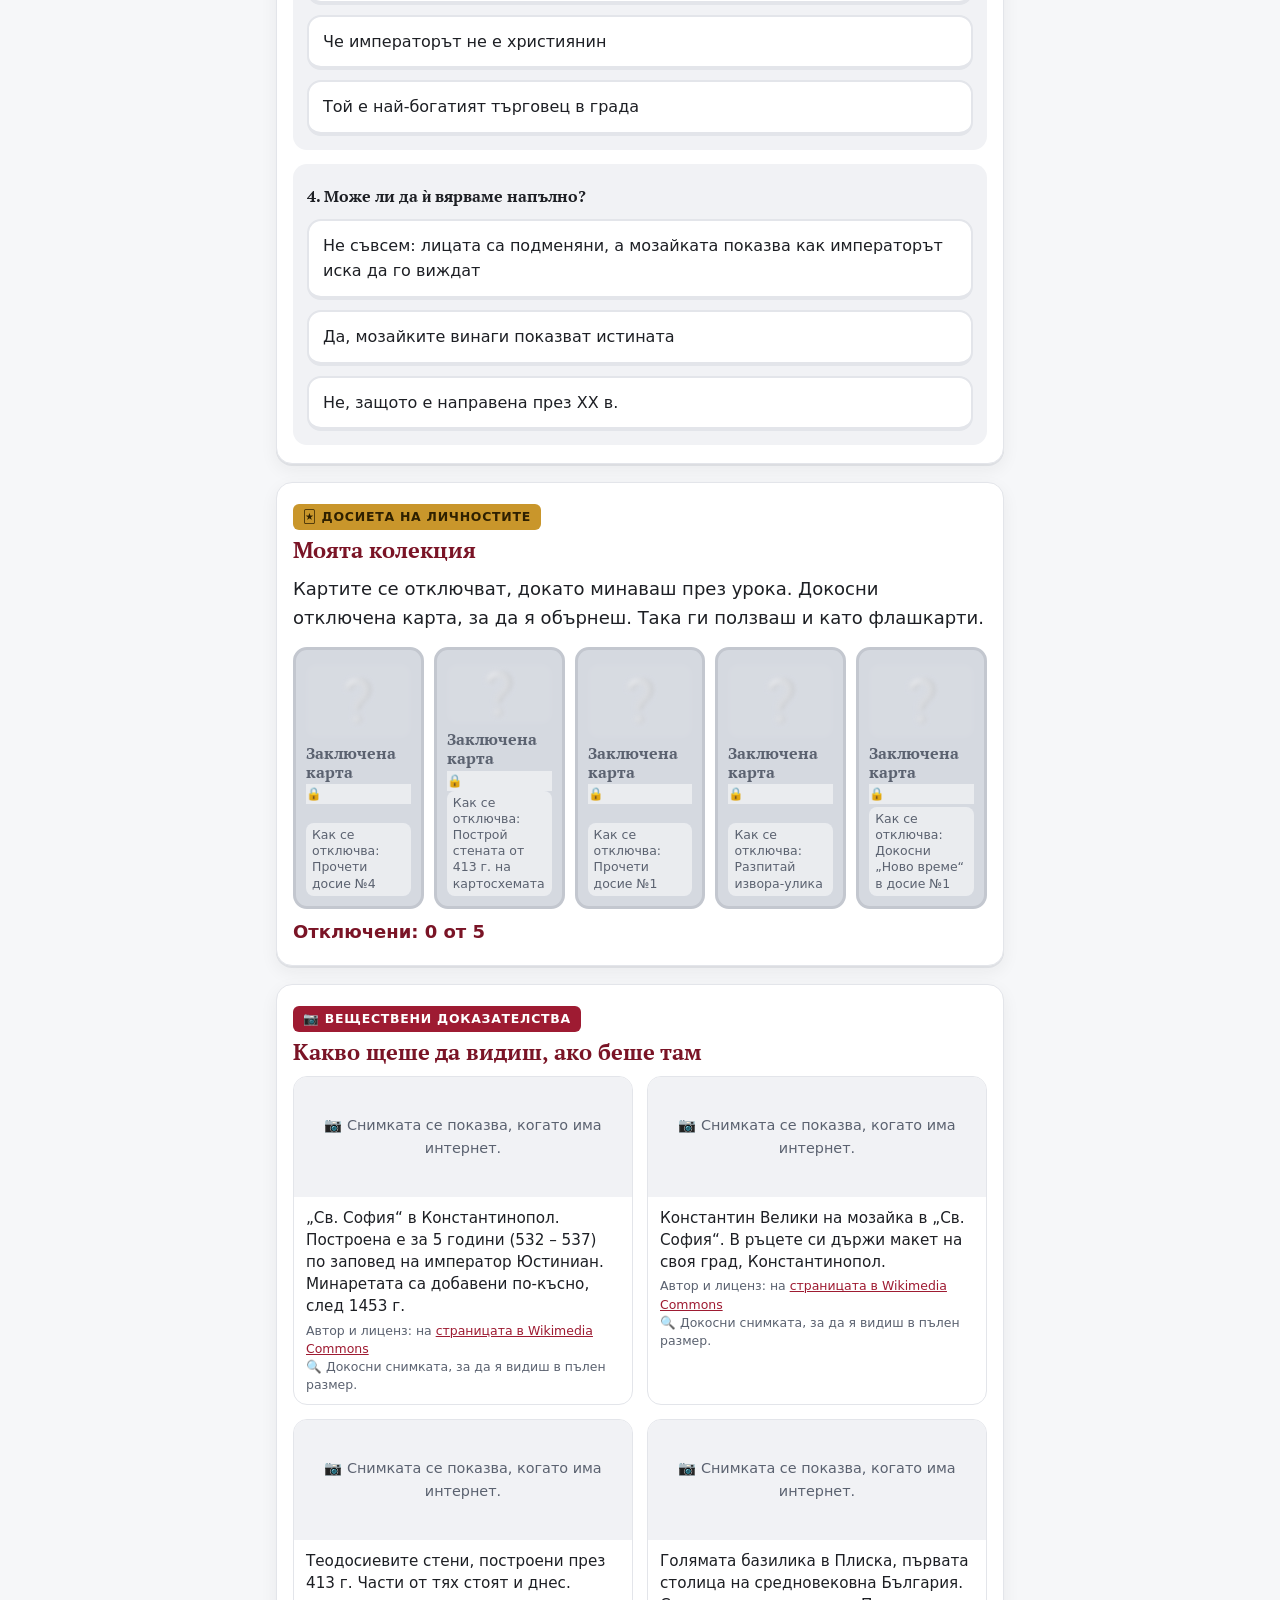
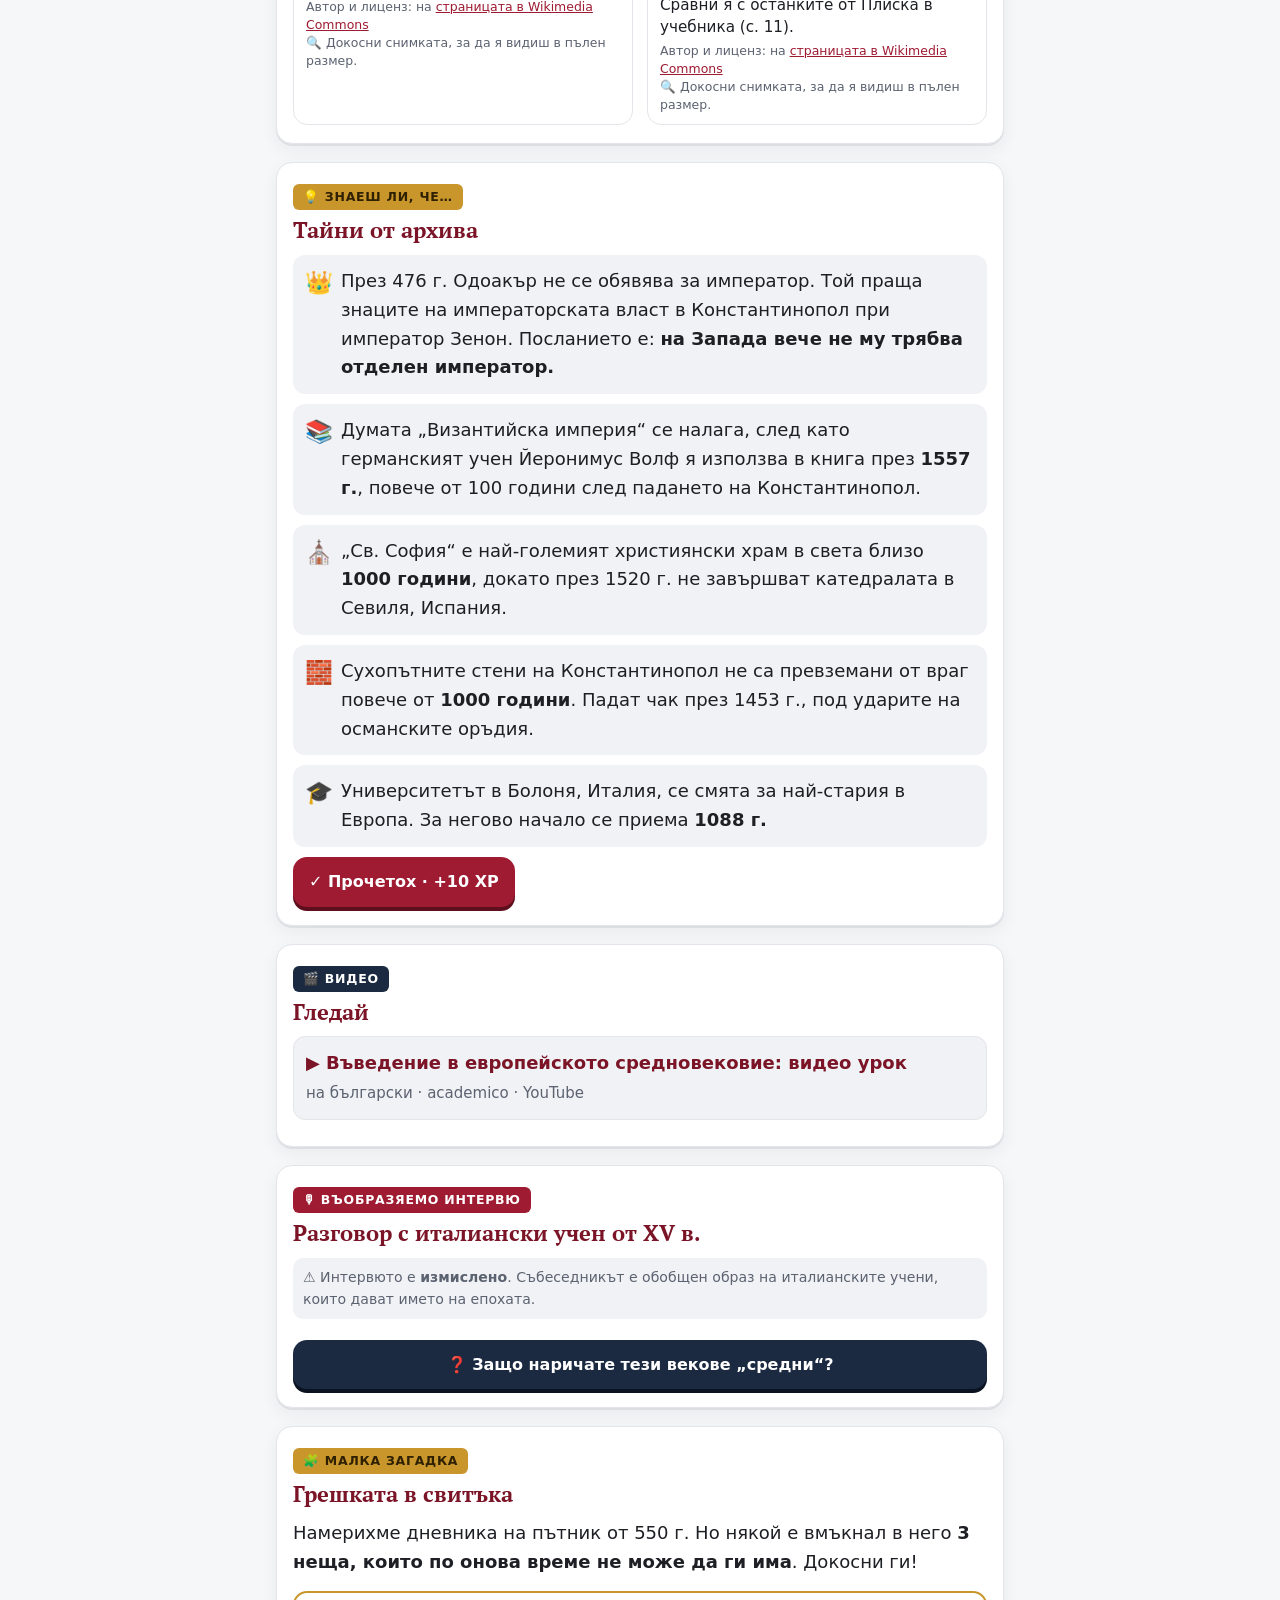
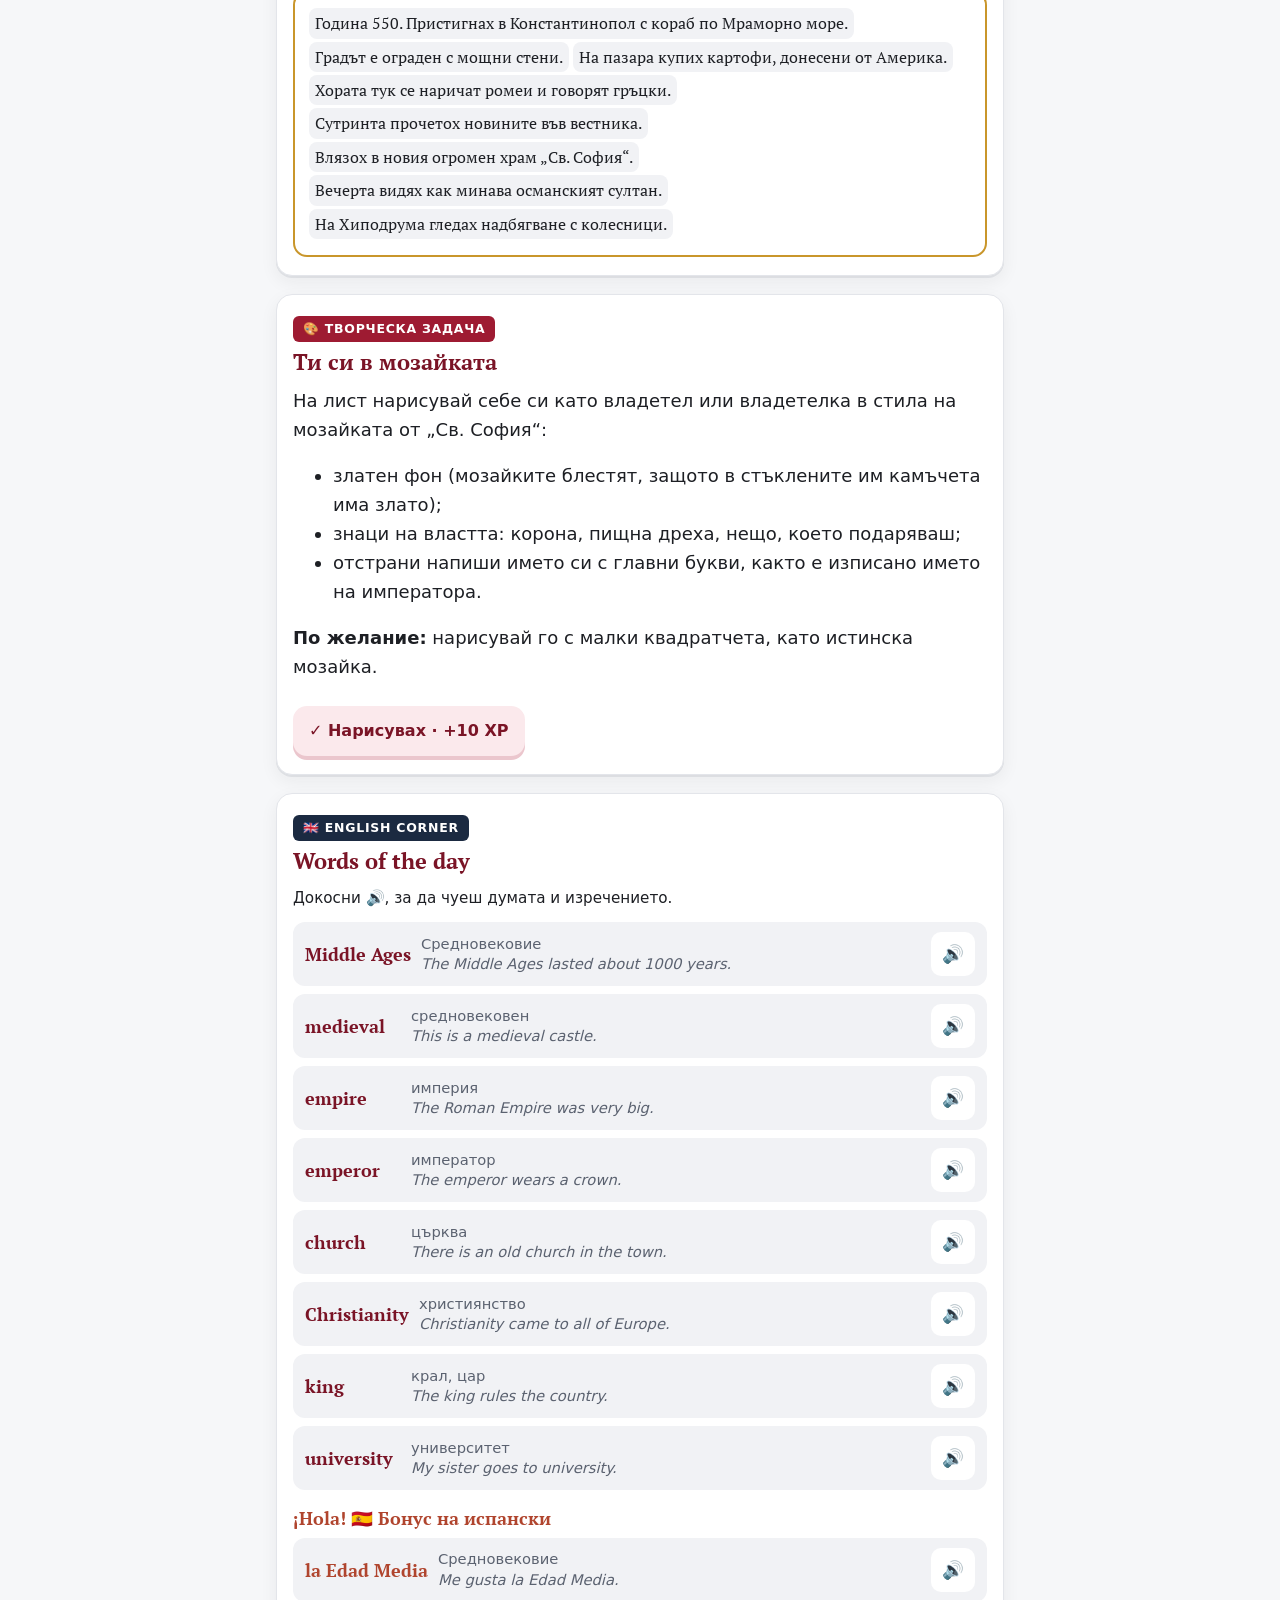
==== commit d7b88b85: "Без музика в уроците Премахва музиката от указанията (т. 10 „Видео и музика“ → „Видео“, плана и опис" ====
--- a/istoriya-6-urok-01-epohata-na-srednovekovieto.html
+++ b/istoriya-6-urok-01-epohata-na-srednovekovieto.html
@@ -631,15 +631,11 @@
   <button class="btn readbtn" data-done="dyk" data-xp="10">✓ Прочетох · +10 XP</button>
 </section>
 
-<!-- ===== ВИДЕО И МУЗИКА ===== -->
+<!-- ===== ВИДЕО ===== -->
 <section class="card" id="media">
-  <div class="dossier-tag navy">🎬 ВИДЕО И МУЗИКА</div>
-  <h2>Гледай и слушай</h2>
+  <div class="dossier-tag navy">🎬 ВИДЕО</div>
+  <h2>Гледай</h2>
   <a class="linkcard" href="https://www.youtube.com/watch?v=3ZqMps1-zoY" target="_blank" rel="noopener"><b>▶ Въведение в европейското средновековие: видео урок</b><small>на български · academico · YouTube</small></a>
-  <p style="margin:14px 0 4px;font-weight:700">🎵 Изток и Запад и в музиката. Чуй двата вида средновековно пеене:</p>
-  <a class="linkcard" href="https://www.youtube.com/watch?v=KH5fMxfy4BA" target="_blank" rel="noopener"><b>🎵 Изток: „Терирем“, византийско пеене</b><small>хор „Св. Йоан Кукузел – Ангелогласният“ · YouTube</small></a>
-  <a class="linkcard" href="https://www.youtube.com/watch?v=sp-fWQxbtq0" target="_blank" rel="noopener"><b>🎵 Запад: „Puer natus est“, григориански хорал</b><small>монасите от манастира Санто Доминго де Силос, Испания · YouTube</small></a>
-  <p class="note">🎵 <b>Докато слушаш:</b> на Изток пеят на гръцки (а по-късно и на старобългарски), а на Запад на латински. Йоан Кукузел е прочут певец и композитор от XIV в. с майка българка. Наричат го „Ангелогласният“. И двата вида пеене са без инструменти, само с човешки гласове. Можеш ли да чуеш разликата?</p>
 </section>
 
 <!-- ===== ИНТЕРВЮ ===== -->
@@ -753,7 +749,7 @@
 <section class="card" id="parent">
   <details>
     <summary>👤 За родителя: какво е добавено и източници</summary>
-    <p style="font-size:.92rem">Обхват: учебник „История и цивилизации“ за 6. клас, изд. „Просвета Плюс“ (Е. Михайлова и др.), с. 9 – 11. Извън учебника са добавени: Одоакър, Равена и императорските знаци (476 г.), Теодосий I и синовете му (395 г.), 11 май 330 г., името на императора от мозайката и подменените лица, Йеронимус Волф (1557 г.), „Св. София“ (532 – 537, Юстиниан, Севиля 1520 г.), Теодосиевите стени до 1453 г., Болоня (1088 г.), Йоан Кукузел, етимологиите. Загадката и интервюто са измислени.</p>
+    <p style="font-size:.92rem">Обхват: учебник „История и цивилизации“ за 6. клас, изд. „Просвета Плюс“ (Е. Михайлова и др.), с. 9 – 11. Извън учебника са добавени: Одоакър, Равена и императорските знаци (476 г.), Теодосий I и синовете му (395 г.), 11 май 330 г., името на императора от мозайката и подменените лица, Йеронимус Волф (1557 г.), „Св. София“ (532 – 537, Юстиниан, Севиля 1520 г.), Теодосиевите стени до 1453 г., Болоня (1088 г.), етимологиите. Загадката и интервюто са измислени.</p>
     <ul class="src">
       <li><a href="https://en.wikipedia.org/wiki/Deposition_of_Romulus_Augustus" target="_blank" rel="noopener">Deposition of Romulus Augustus</a> · <a href="https://en.wikipedia.org/wiki/Zeno_(emperor)" target="_blank" rel="noopener">Zeno (emperor)</a></li>
       <li><a href="https://www.britannica.com/biography/Theodosius-I" target="_blank" rel="noopener">Theodosius I (Britannica)</a></li>
@@ -764,7 +760,6 @@
       <li><a href="https://en.wikipedia.org/wiki/Seville_Cathedral" target="_blank" rel="noopener">Seville Cathedral</a></li>
       <li><a href="https://www.worldhistory.org/Theodosian_Walls/" target="_blank" rel="noopener">Theodosian Walls (World History Encyclopedia)</a></li>
       <li><a href="https://www.unibo.it/en/university/who-we-are/our-history" target="_blank" rel="noopener">University of Bologna: our history</a></li>
-      <li><a href="https://bg.wikipedia.org/wiki/%D0%99%D0%BE%D0%B0%D0%BD_%D0%9A%D1%83%D0%BA%D1%83%D0%B7%D0%B5%D0%BB" target="_blank" rel="noopener">Йоан Кукузел (Уикипедия)</a></li>
       <li><a href="https://www.etymonline.com/word/church" target="_blank" rel="noopener">church</a> · <a href="https://bg.wiktionary.org/wiki/%D1%86%D1%8A%D1%80%D0%BA%D0%B2%D0%B0" target="_blank" rel="noopener">църква (Уикиречник)</a> · <a href="https://www.etymonline.com/word/university" target="_blank" rel="noopener">university</a> · <a href="https://www.etymonline.com/word/medieval" target="_blank" rel="noopener">medieval</a> · <a href="https://www.etymonline.com/word/emperor" target="_blank" rel="noopener">emperor</a></li>
     </ul>
   </details>
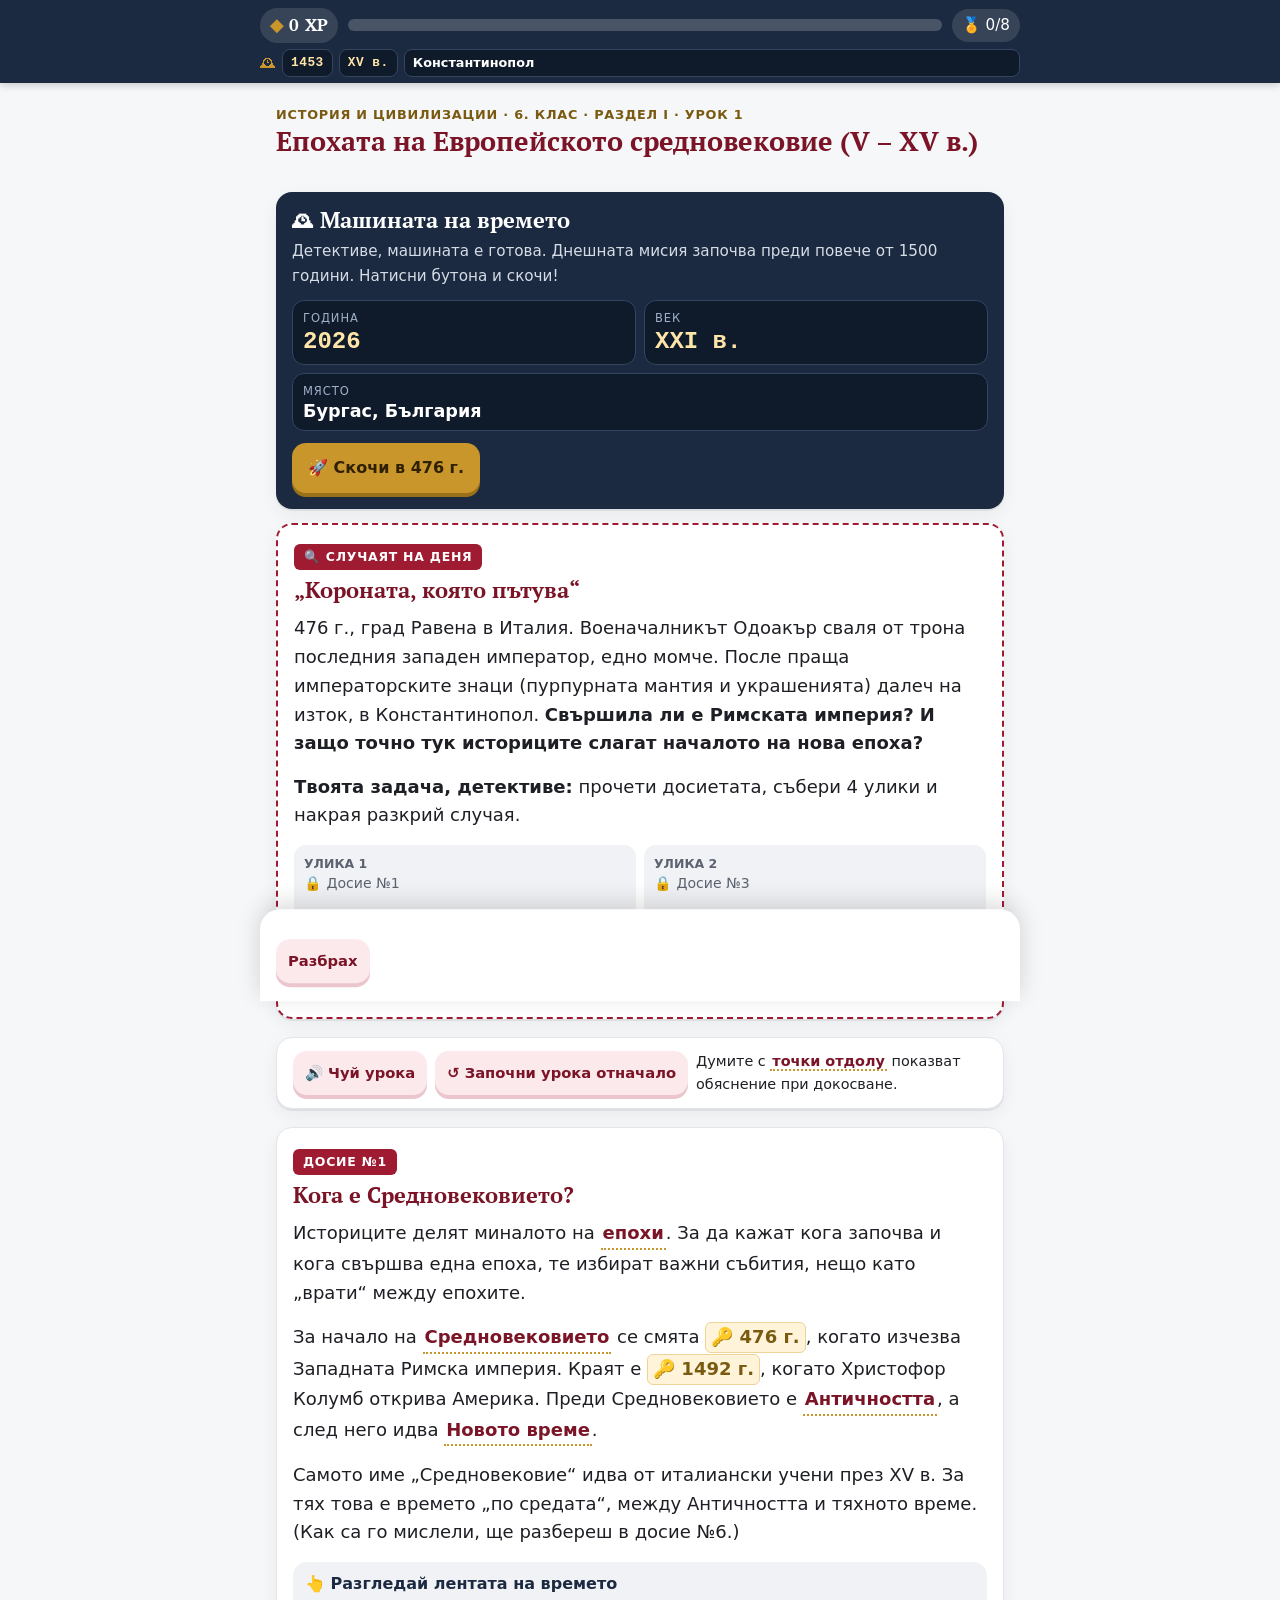
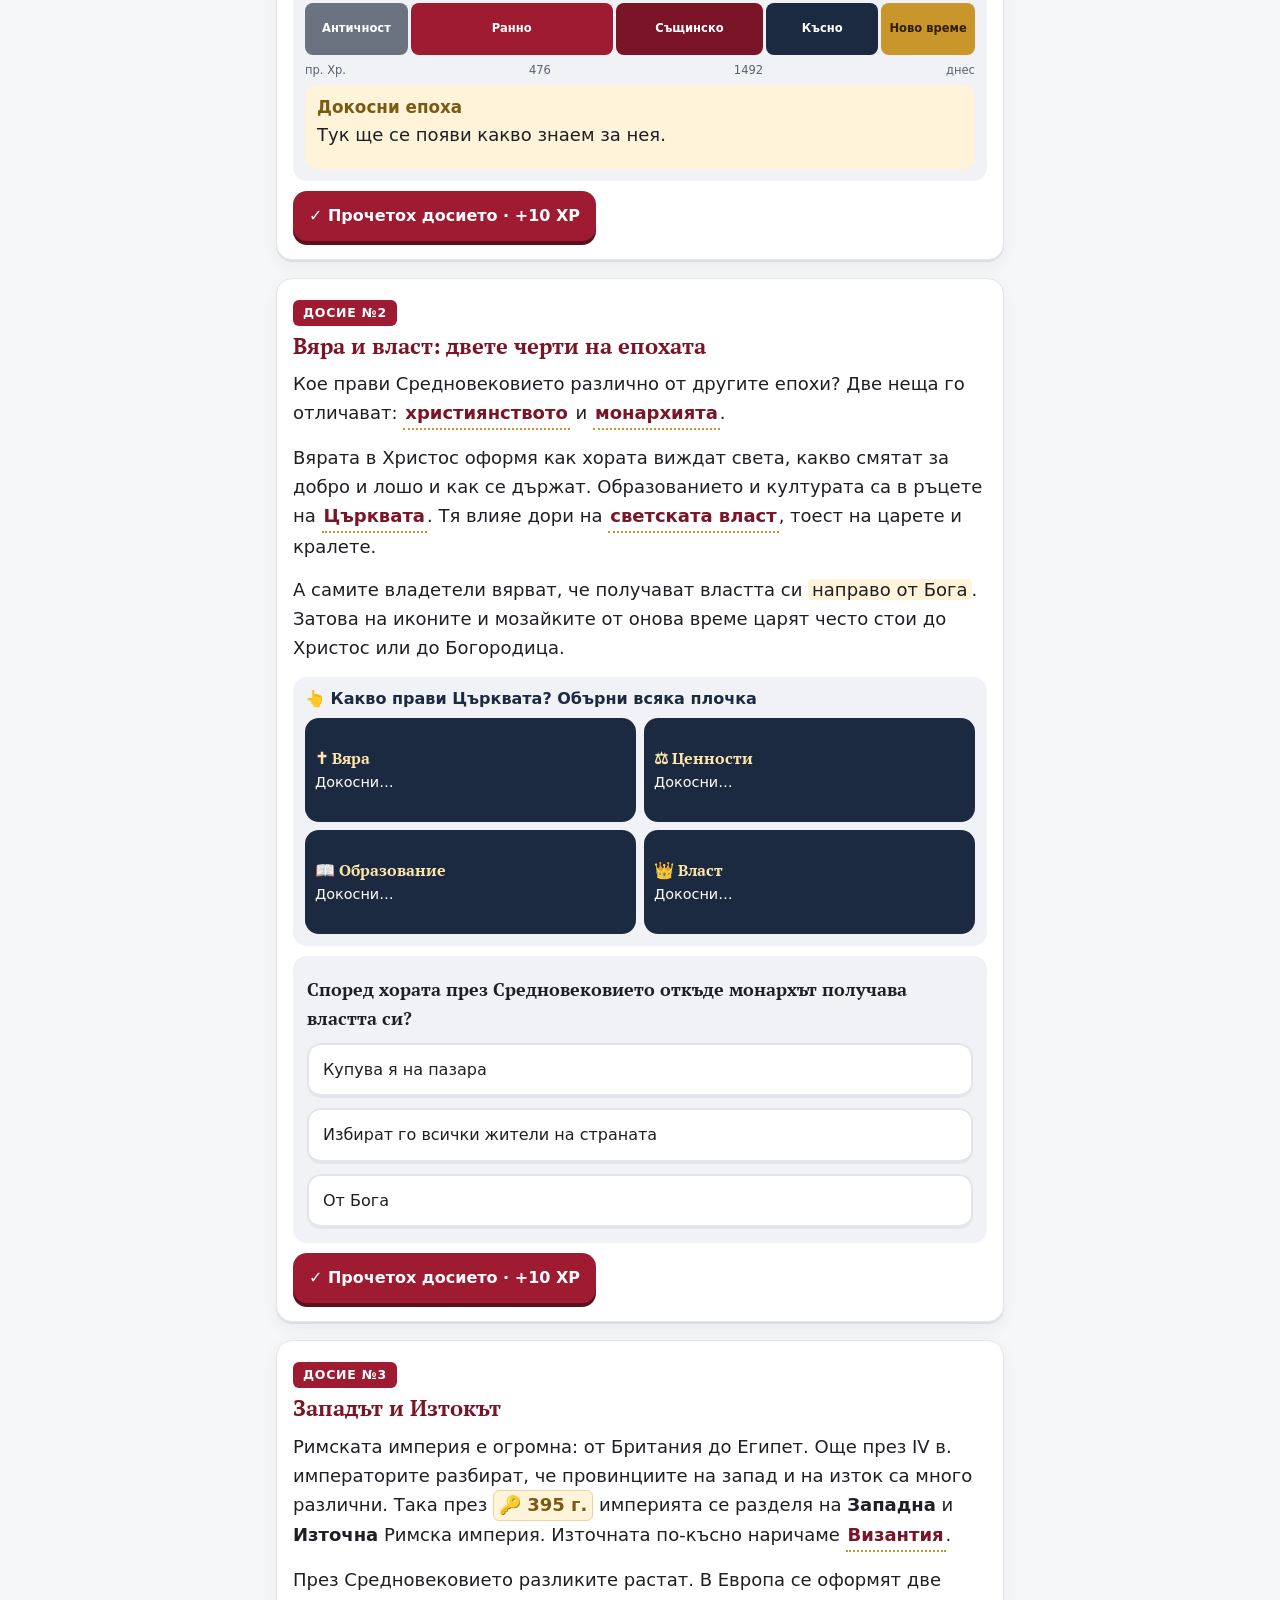
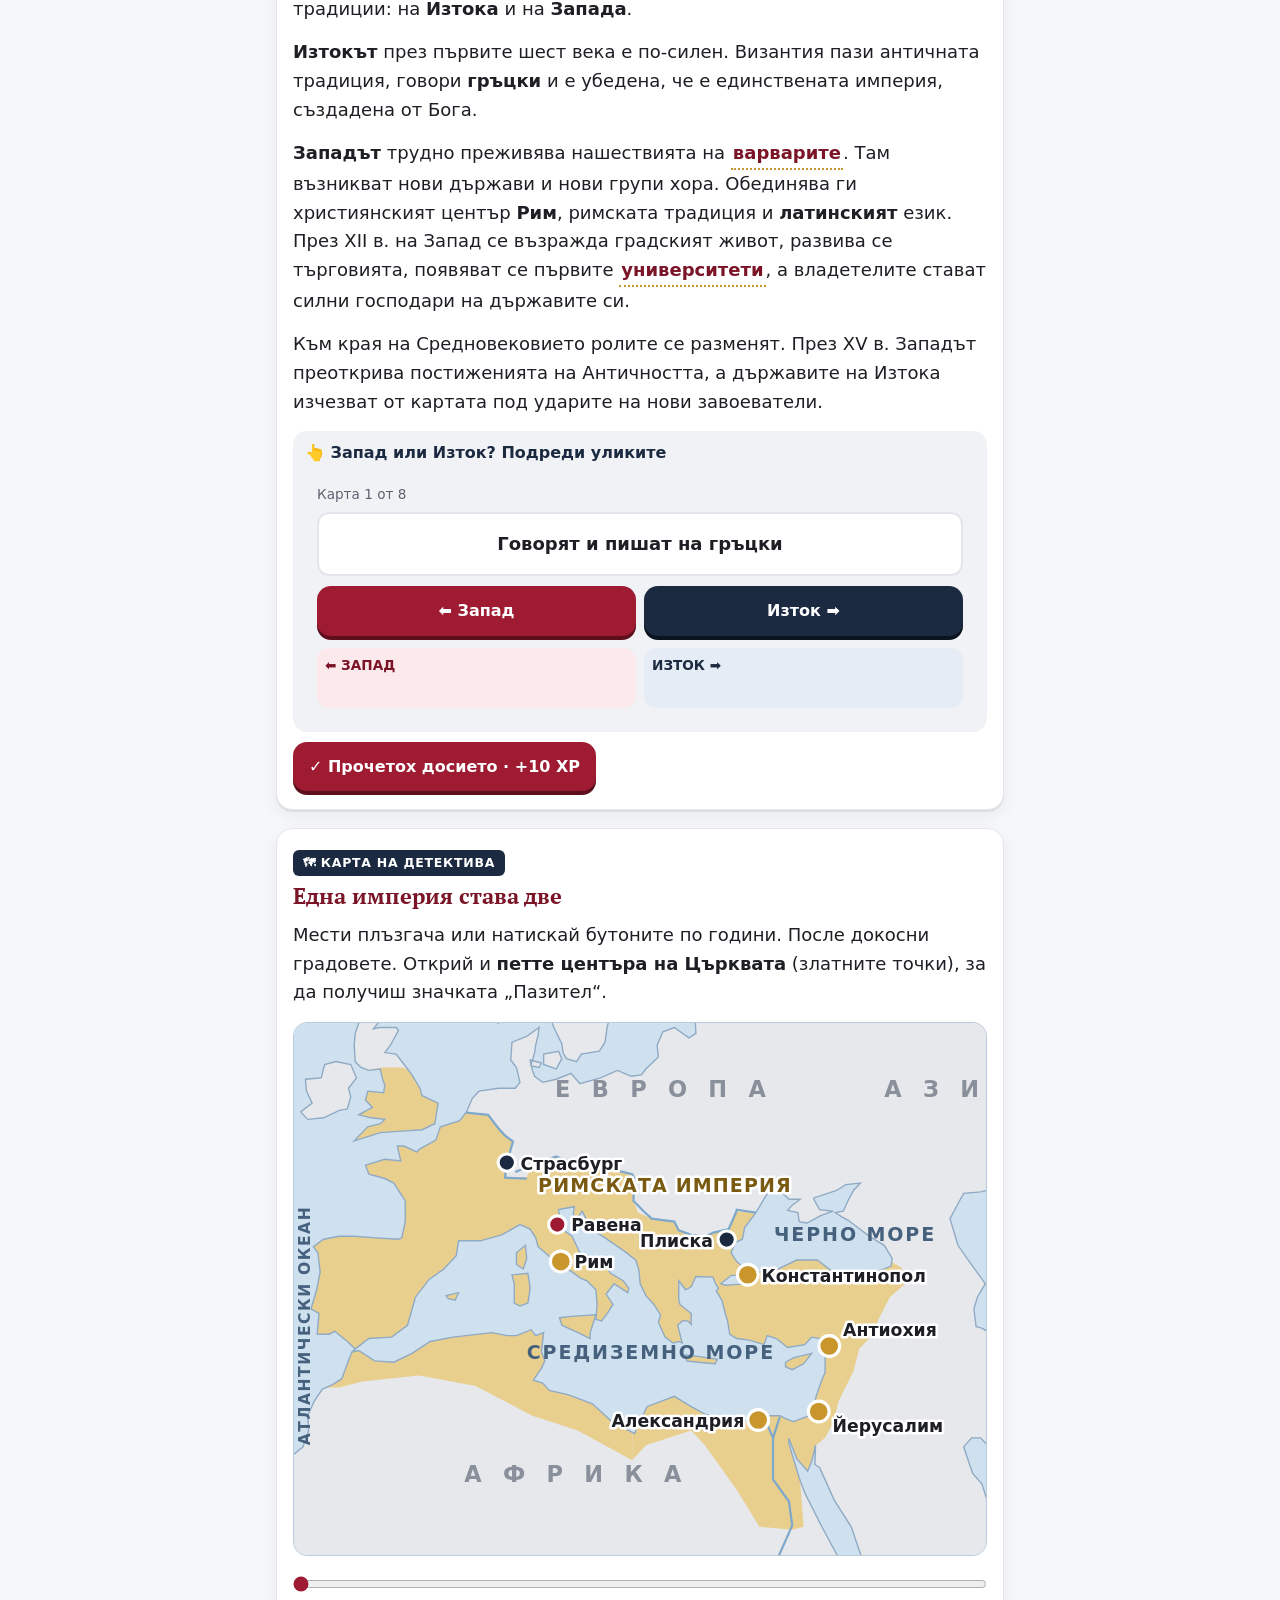
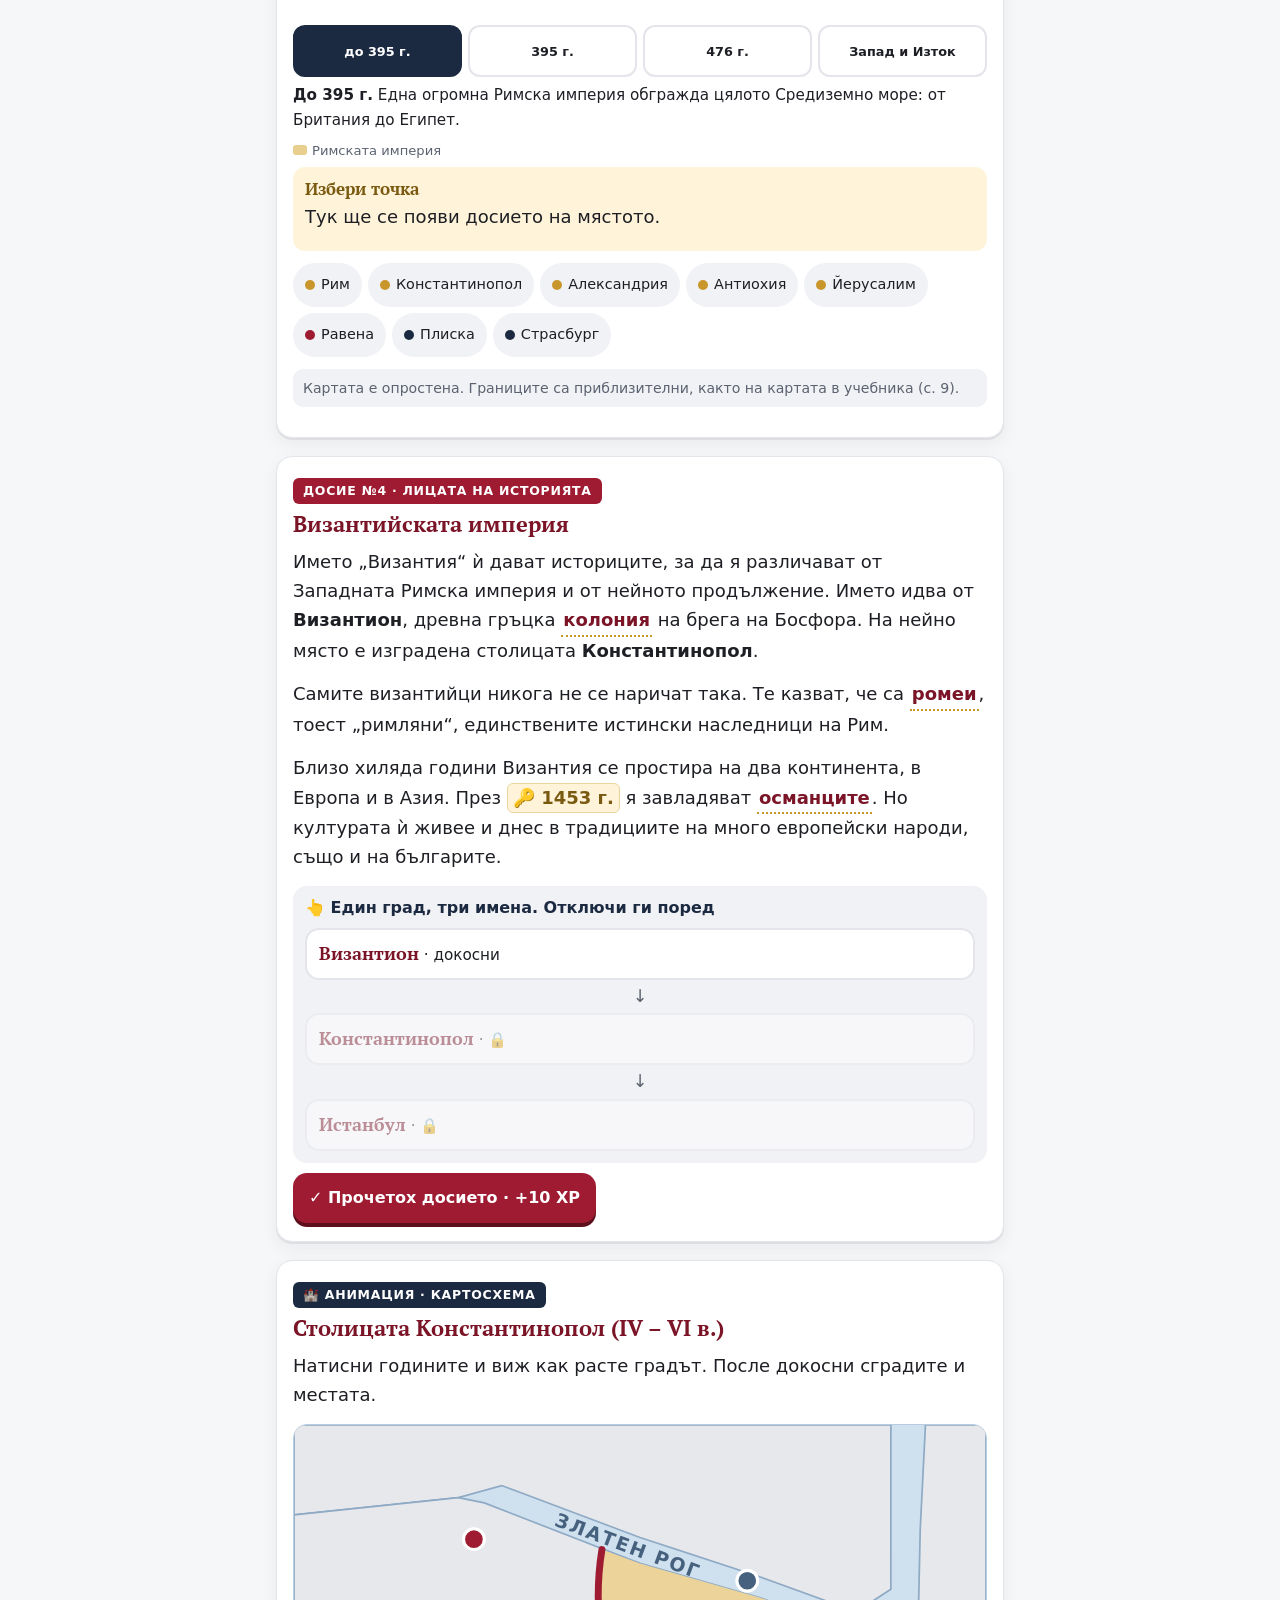
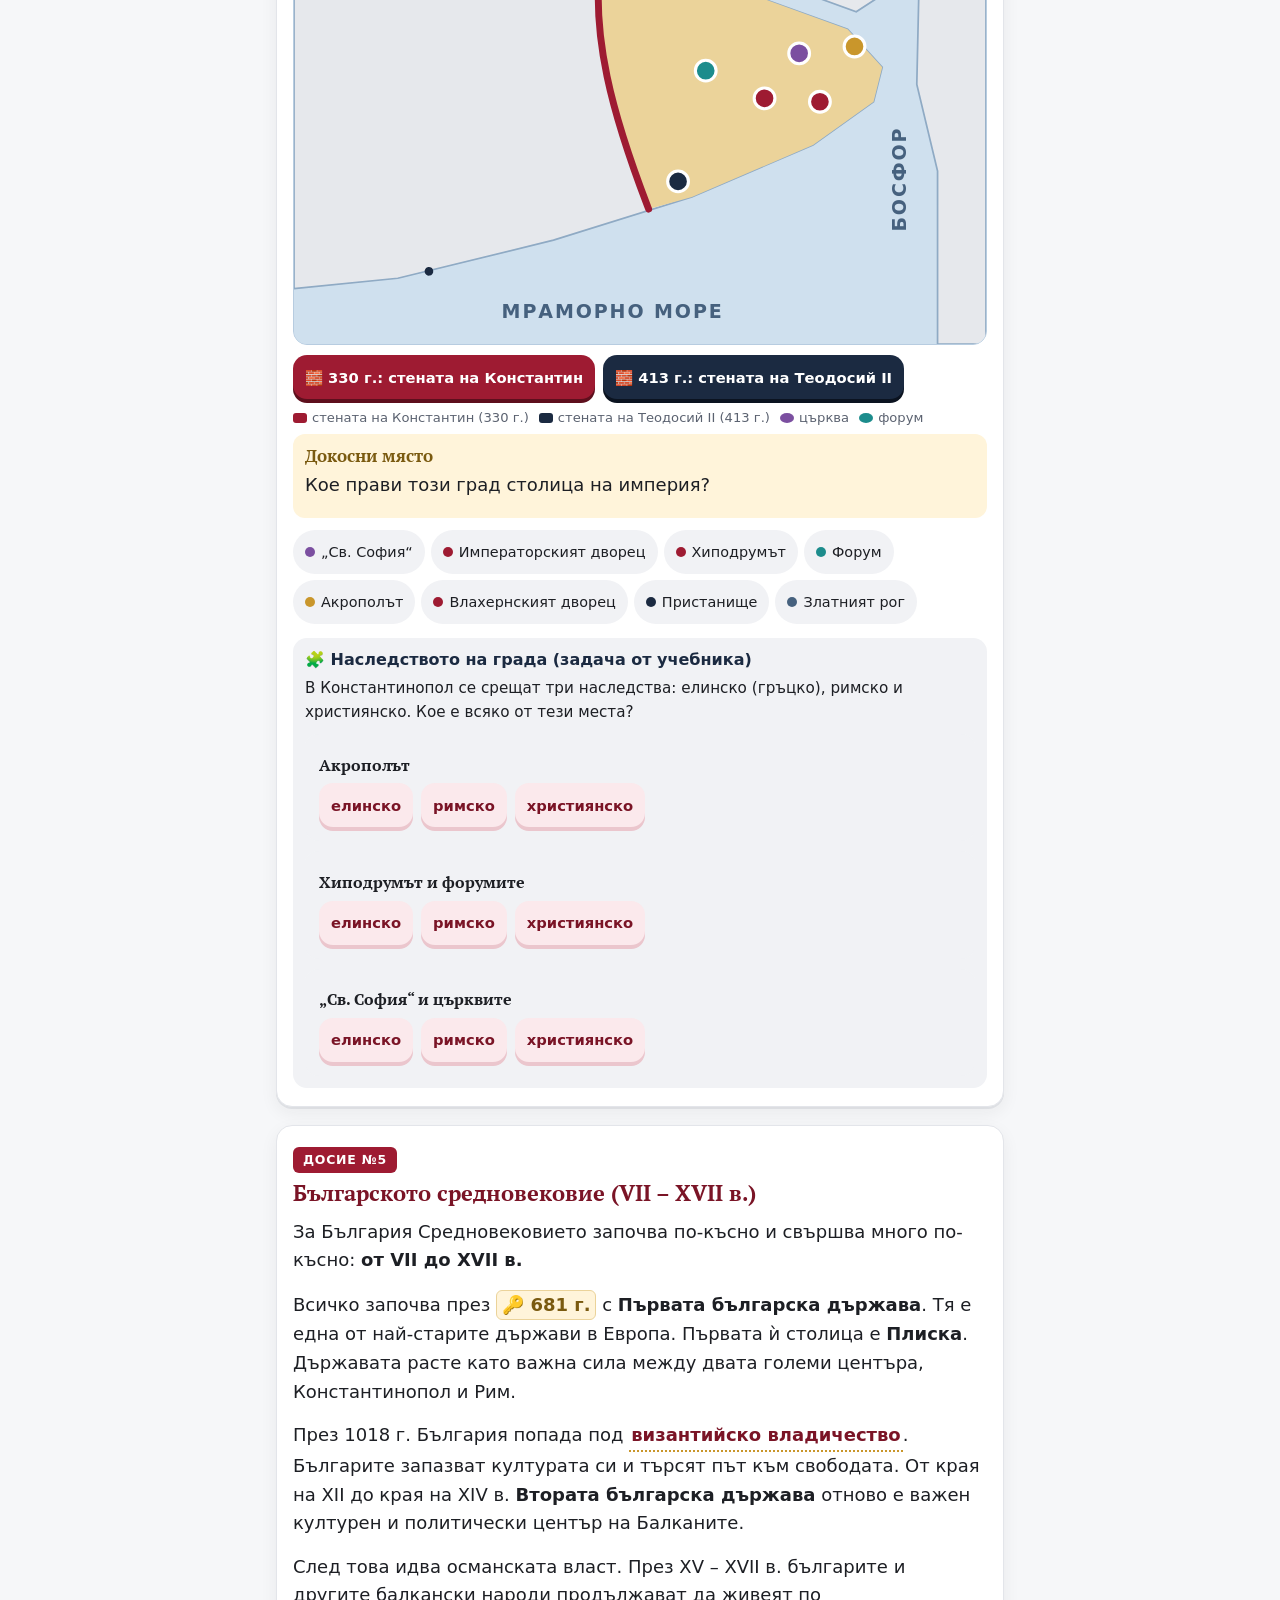
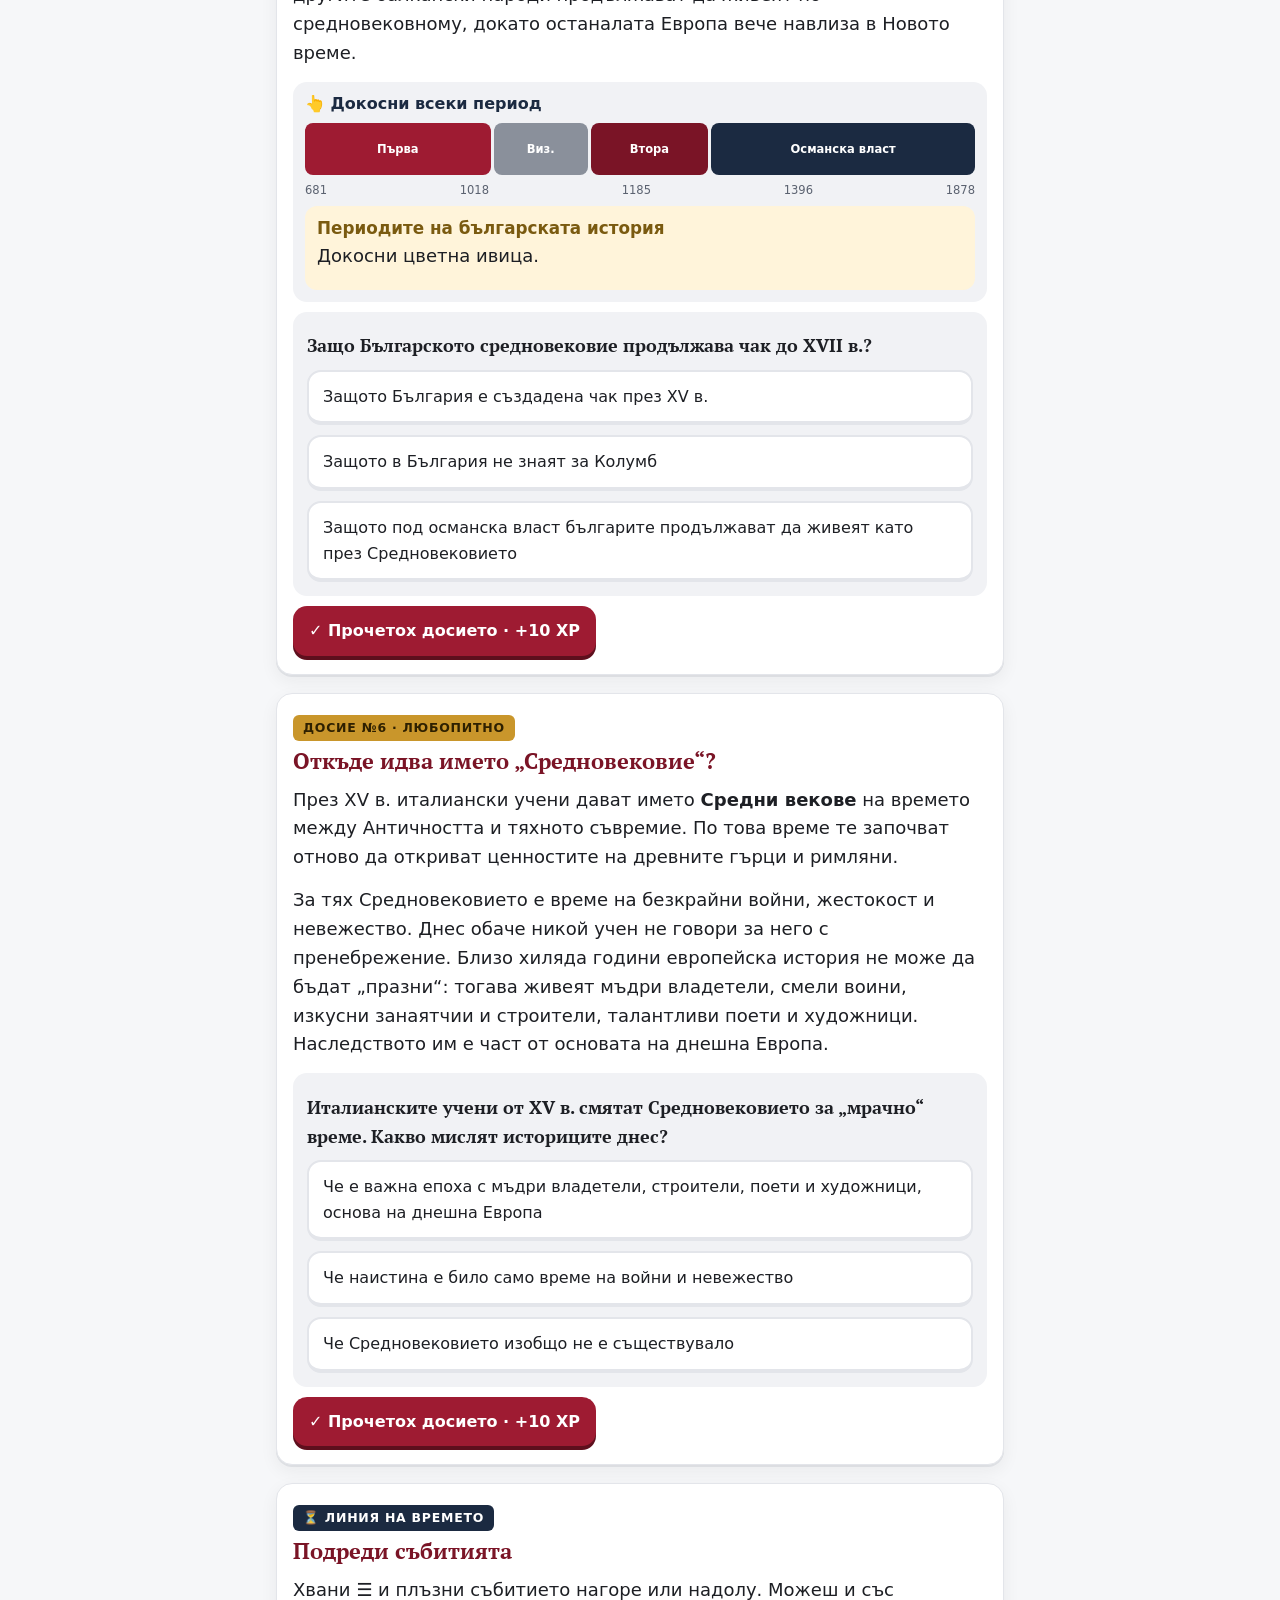
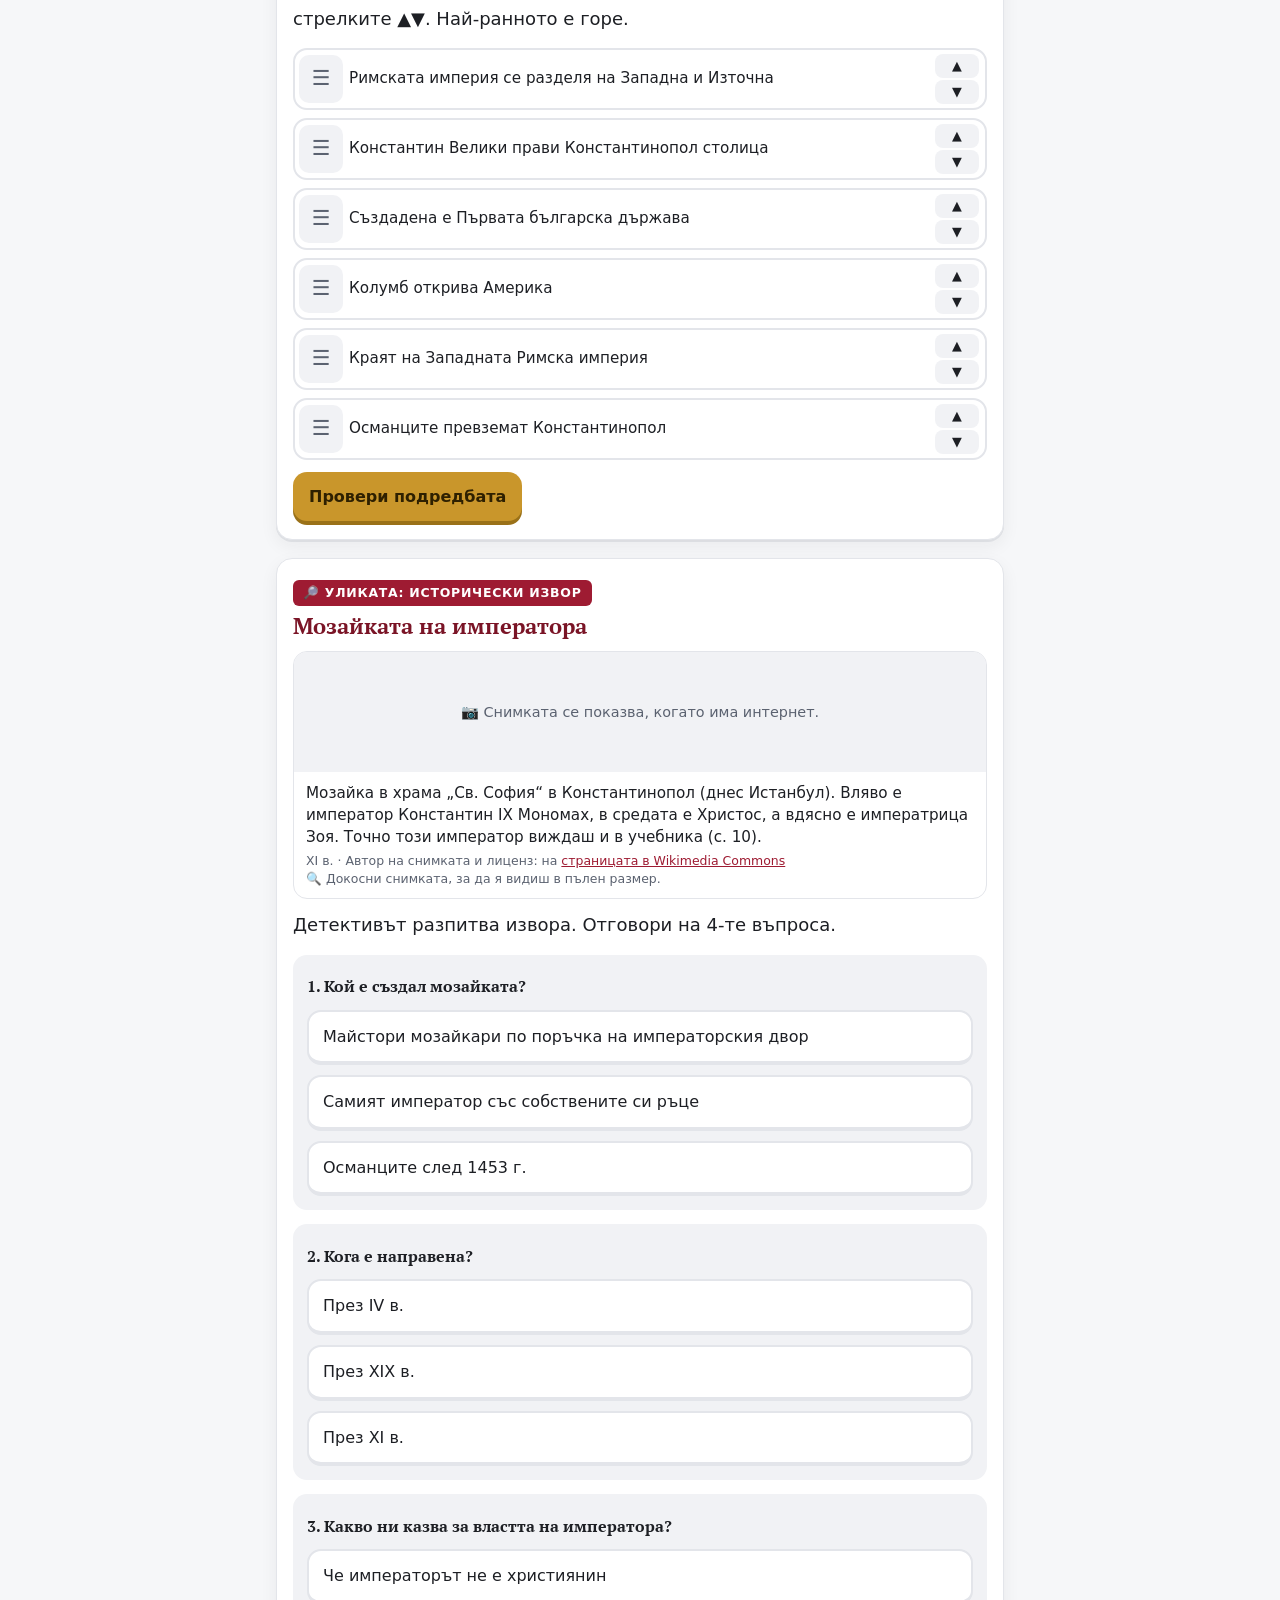
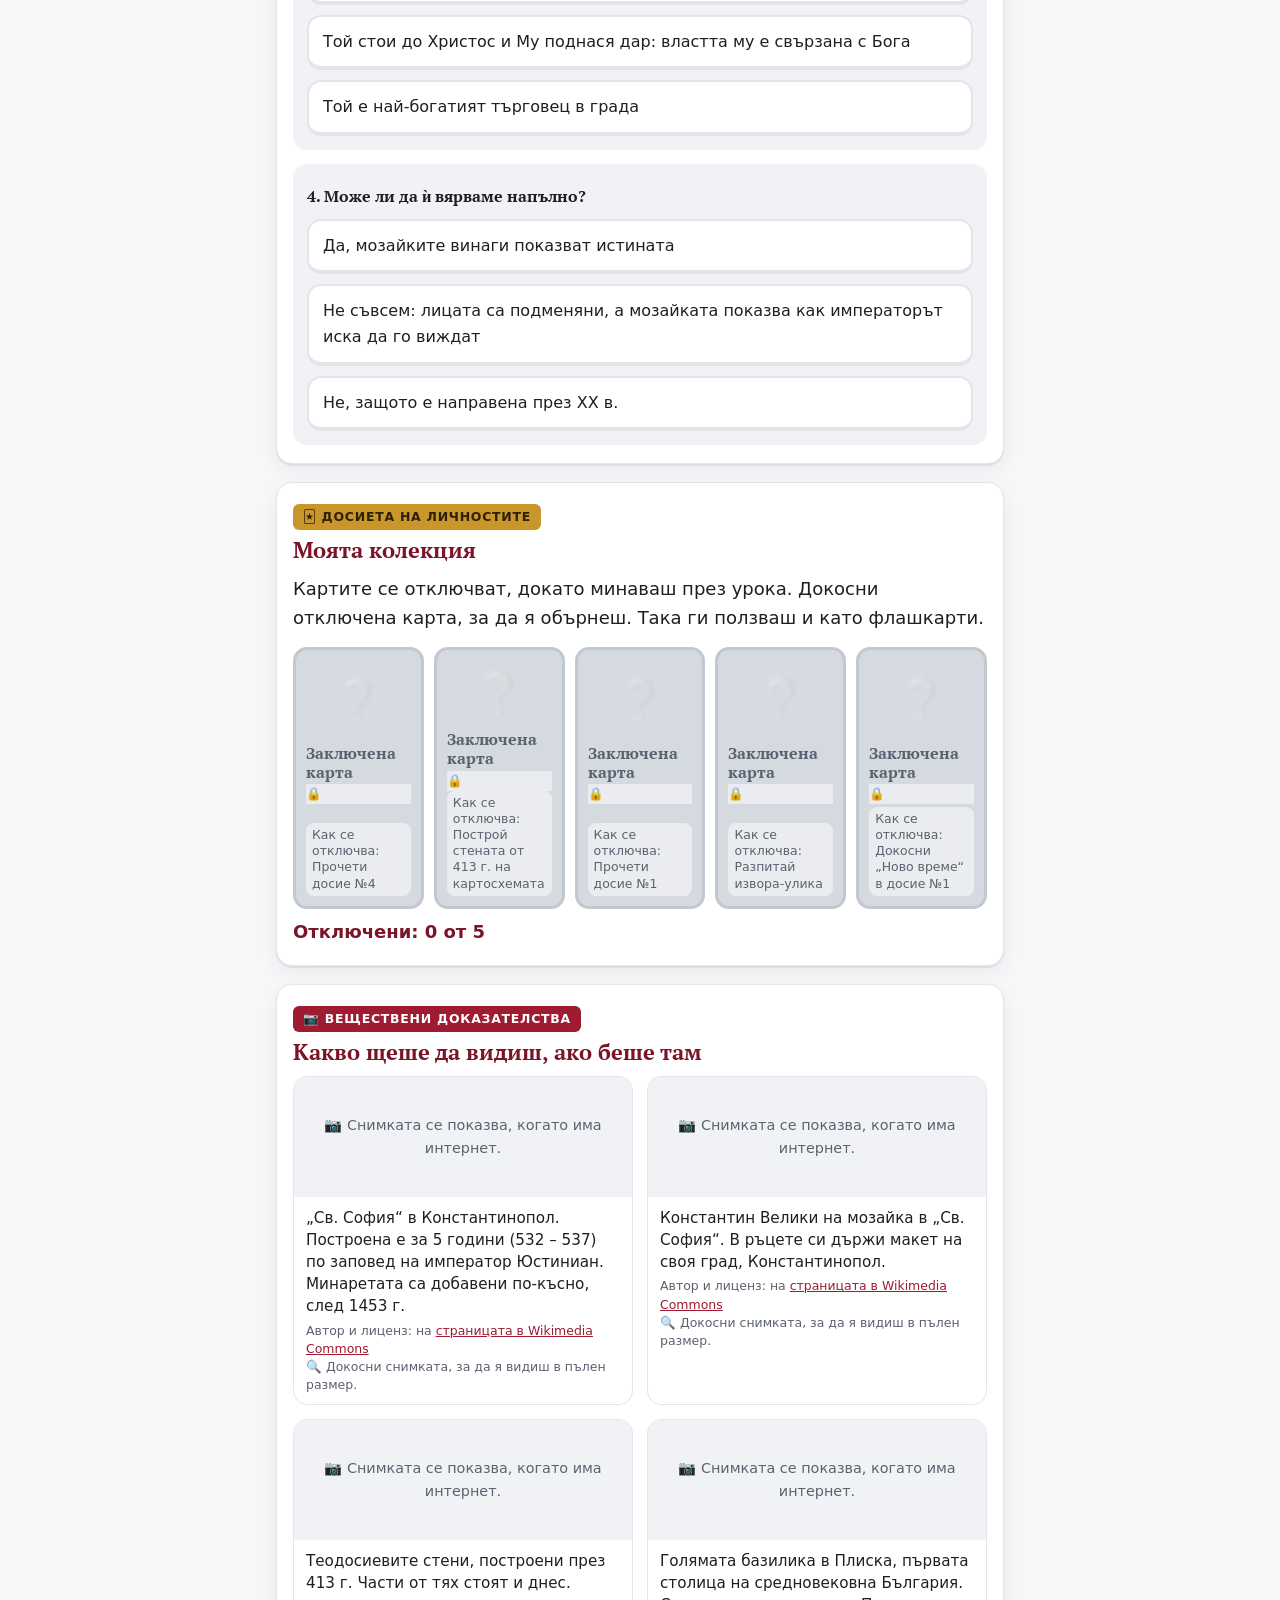
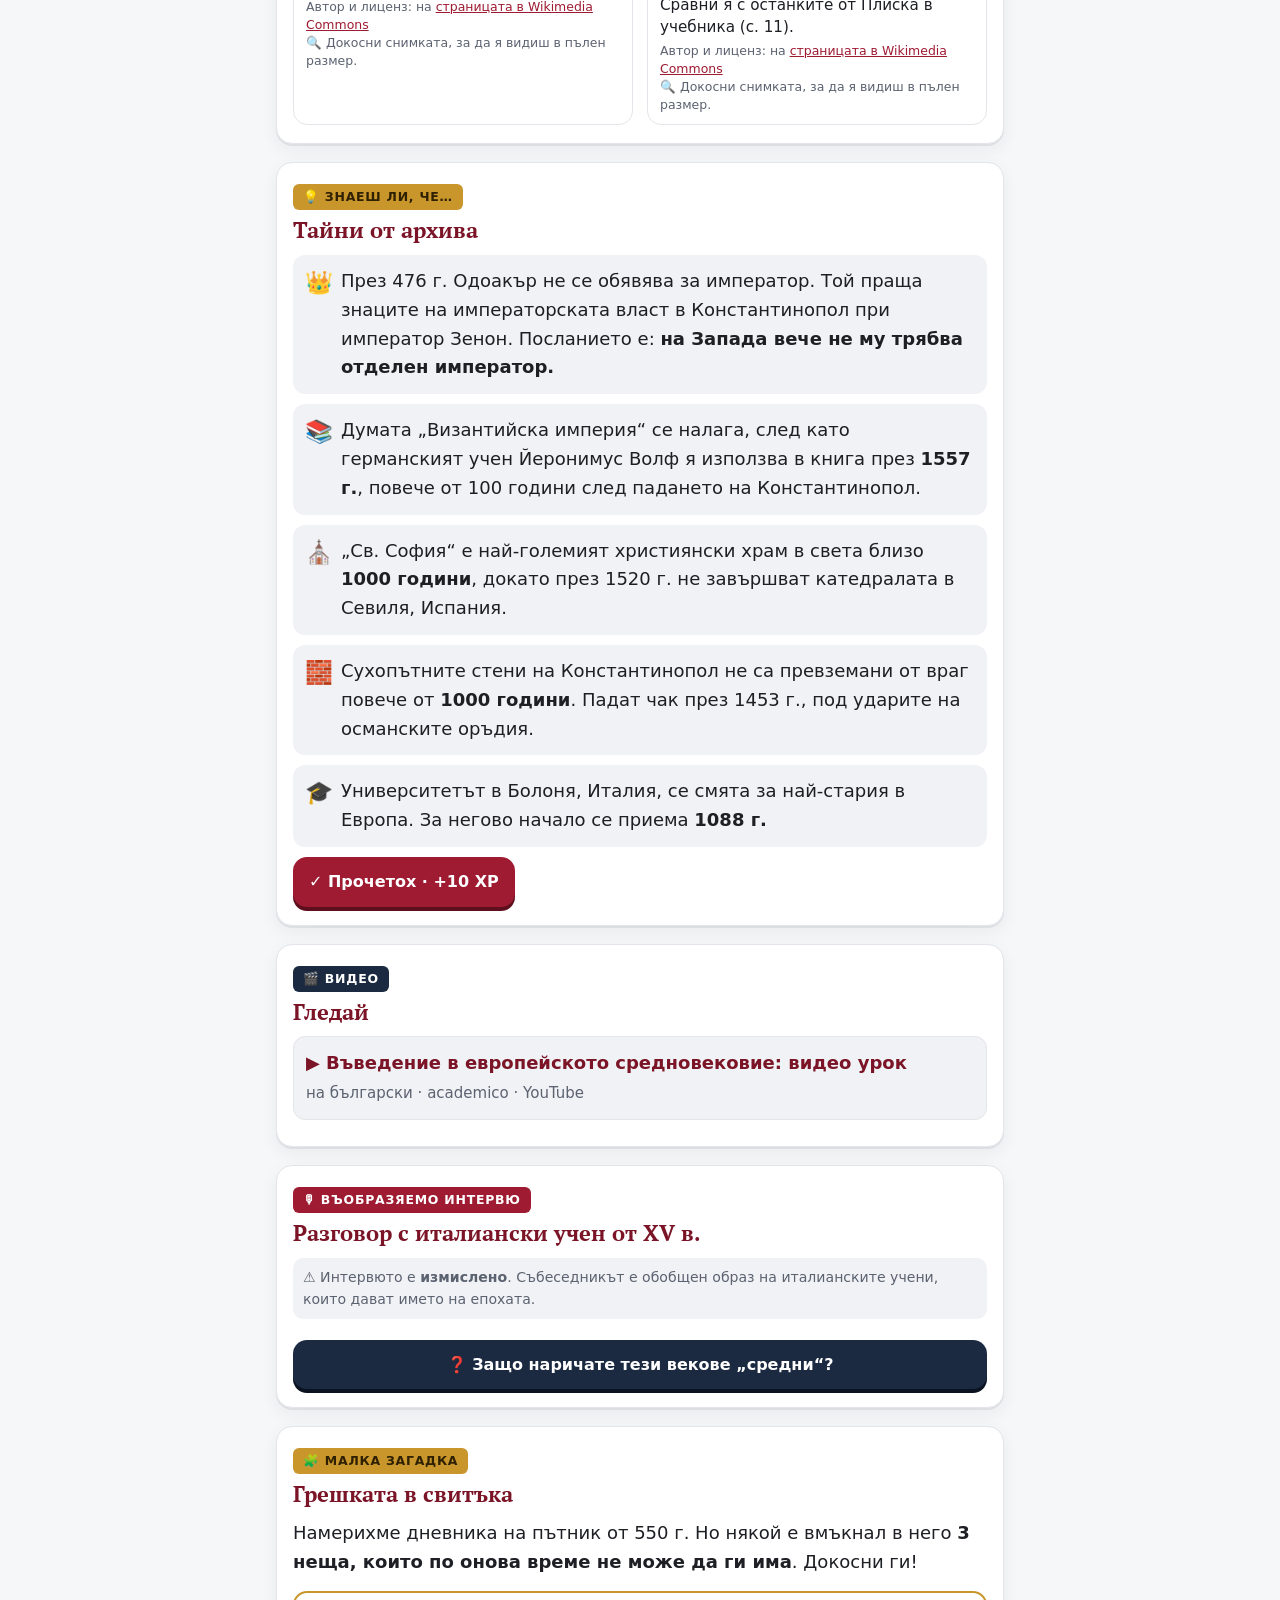
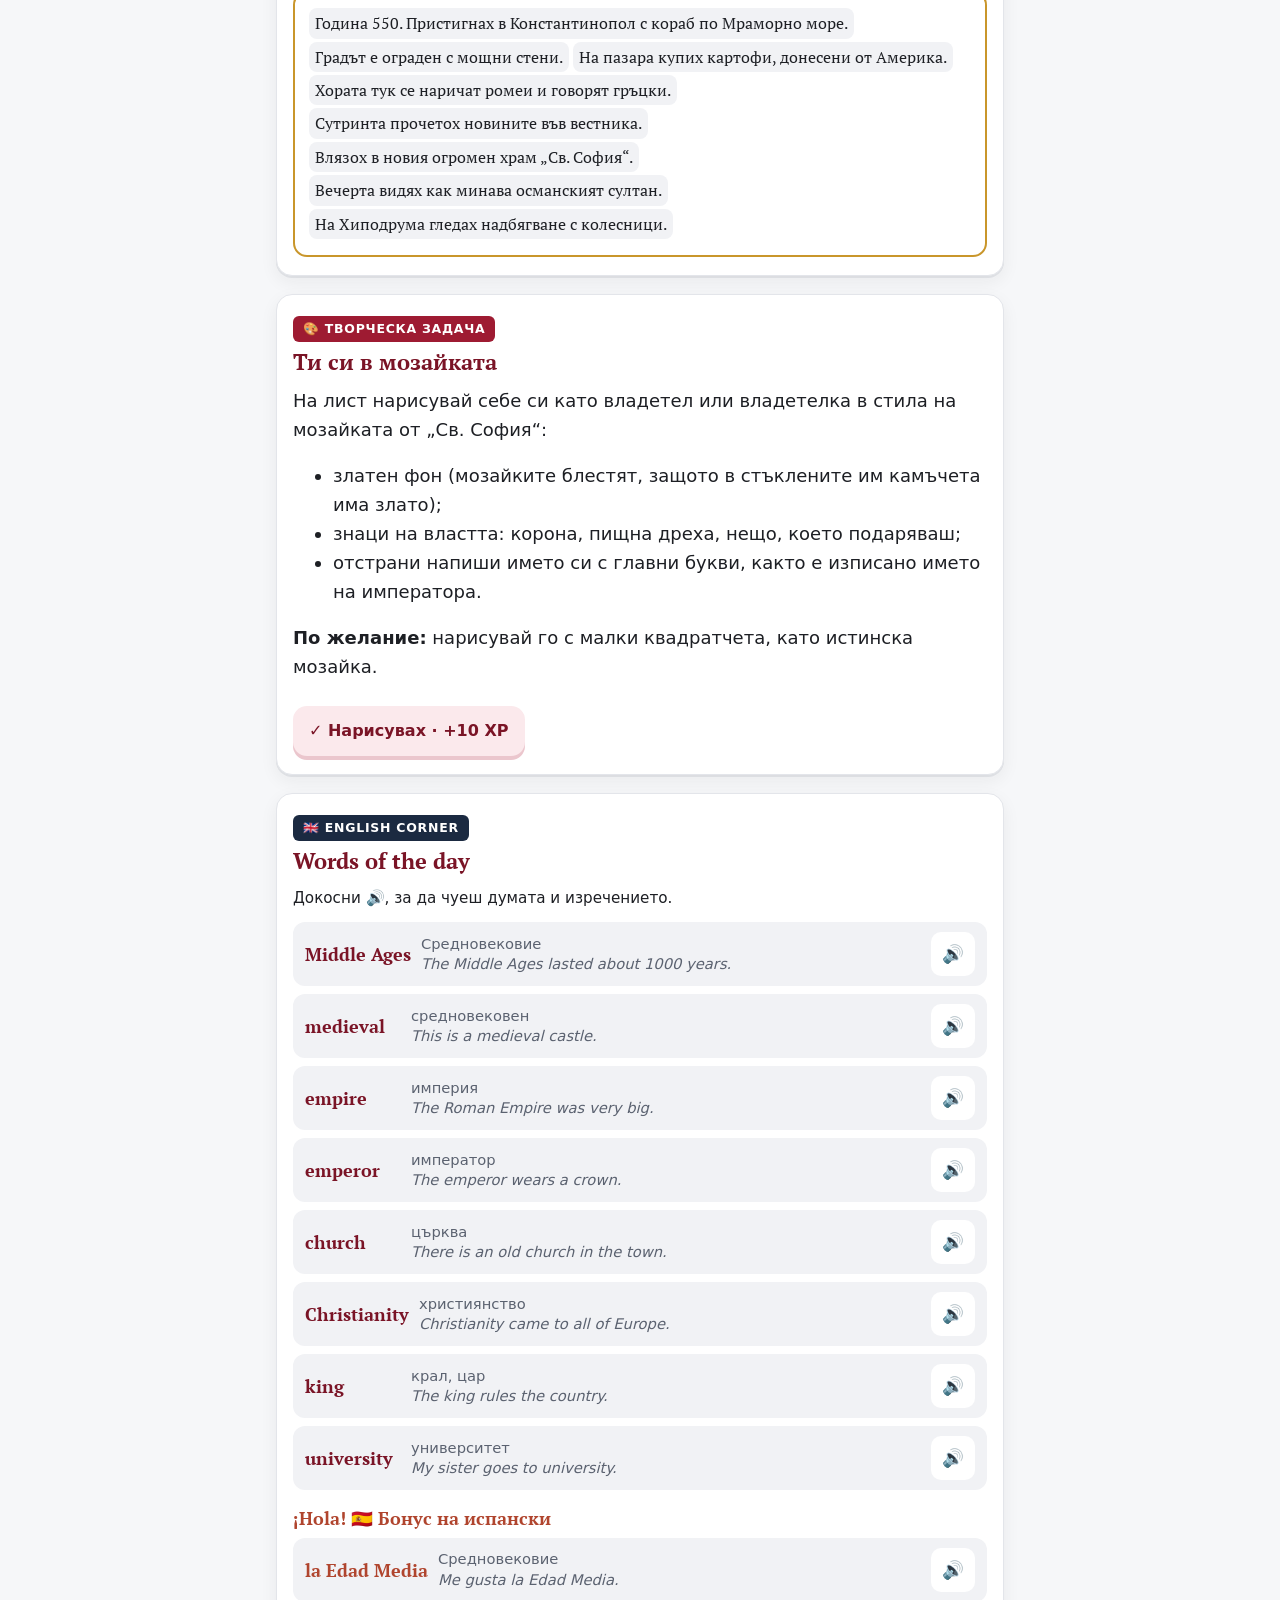
==== commit 49181236: "noindex + премахнати лични данни Co-Authored-By: Claude Sonnet 5.5 <noreply@anthropic.com> Claude-Se" ====
--- a/istoriya-6-urok-01-epohata-na-srednovekovieto.html
+++ b/istoriya-6-urok-01-epohata-na-srednovekovieto.html
@@ -3,6 +3,7 @@
 <head>
 <meta charset="utf-8">
 <meta name="viewport" content="width=device-width, initial-scale=1, viewport-fit=cover">
+<meta name="robots" content="noindex, nofollow">
 <meta name="theme-color" content="#9E1B32">
 <link rel="icon" href="favicon.svg" type="image/svg+xml">
 <link rel="icon" href="favicon.ico" sizes="any">
@@ -372,7 +373,7 @@
 
 <section class="board" id="machine" data-tm="2026|XXI в.|Бургас">
   <h2>🕰 Машината на времето</h2>
-  <p>Детектив Венета, машината е готова. Днешната мисия започва преди повече от 1500 години. Натисни бутона и скочи!</p>
+  <p>Детективе, машината е готова. Днешната мисия започва преди повече от 1500 години. Натисни бутона и скочи!</p>
   <div class="dials">
     <div class="dial"><small>Година</small><b id="dY">2026</b></div>
     <div class="dial"><small>Век</small><b id="dC">XXI в.</b></div>
@@ -1308,19 +1309,19 @@
 /* ================= ИНТЕРВЮ ================= */
 var IV=[
   {q:'Защо наричате тези векове „средни“?',a:'Защото ги виждам по средата: между славната Античност на древните гърци и римляни и нашето време. Сега отново четем техните книги и строим като тях.'},
-  {q:'А защо смятате, че са били мрачни?',a:'Струва ми се, че тогава е имало само войни, жестокост и невежество. Такава е моята представа.',v:'Детектив Венета: Днешните историци не мислят така. Тогава се строят огромни храмове като „Св. София“, появяват се университетите, работят изкусни майстори и поети.'},
-  {q:'Мислехте ли, че името ще остане?',a:'Надявах се… И виждам, че и след 500 години казвате „Средновековие“!',v:'Детектив Венета: Да! На английски е Middle Ages, на испански Edad Media, на немски Mittelalter. Всички значат „средно време“.'}
+  {q:'А защо смятате, че са били мрачни?',a:'Струва ми се, че тогава е имало само войни, жестокост и невежество. Такава е моята представа.',v:'Детективът: Днешните историци не мислят така. Тогава се строят огромни храмове като „Св. София“, появяват се университетите, работят изкусни майстори и поети.'},
+  {q:'Мислехте ли, че името ще остане?',a:'Надявах се… И виждам, че и след 500 години казвате „Средновековие“!',v:'Детективът: Да! На английски е Middle Ages, на испански Edad Media, на немски Mittelalter. Всички значат „средно време“.'}
 ];
 var ivI=EX.ivI||0;
 function renderIV(){
   $('#qbtns').innerHTML=ivI<IV.length?'<button class="btn navy" id="ivAsk">❓ '+IV[ivI].q+'</button>':'<p class="note" style="margin:0">✓ Интервюто е готово. Кой е прав според теб? Защо?</p>';
   if(ivI<IV.length)$('#ivAsk').addEventListener('click',function(){
     var it=IV[ivI];var c=$('#chat');
-    c.insertAdjacentHTML('beforeend','<div class="bubble q"><small>Венета</small>'+it.q+'</div><div class="bubble a"><small>Италиански учен (измислен)</small>'+it.a+'</div>'+(it.v?'<div class="bubble v"><small>💡 Уточнение</small>'+it.v+'</div>':''));
+    c.insertAdjacentHTML('beforeend','<div class="bubble q"><small>Ти</small>'+it.q+'</div><div class="bubble a"><small>Италиански учен (измислен)</small>'+it.a+'</div>'+(it.v?'<div class="bubble v"><small>💡 Уточнение</small>'+it.v+'</div>':''));
     ivI++;addXP(2);if(ivI===IV.length&&flag('interview'))addXP(3);renderIV();
   });
 }
-if(ivI>0){var _chat='';for(var _ivk=0;_ivk<ivI;_ivk++){var _it=IV[_ivk];_chat+='<div class="bubble q"><small>Венета</small>'+_it.q+'</div><div class="bubble a"><small>Италиански учен (измислен)</small>'+_it.a+'</div>'+(_it.v?'<div class="bubble v"><small>💡 Уточнение</small>'+_it.v+'</div>':'')}$('#chat').innerHTML=_chat}
+if(ivI>0){var _chat='';for(var _ivk=0;_ivk<ivI;_ivk++){var _it=IV[_ivk];_chat+='<div class="bubble q"><small>Ти</small>'+_it.q+'</div><div class="bubble a"><small>Италиански учен (измислен)</small>'+_it.a+'</div>'+(_it.v?'<div class="bubble v"><small>💡 Уточнение</small>'+_it.v+'</div>':'')}$('#chat').innerHTML=_chat}
 renderIV();
 
 /* ================= ГРЕШКАТА В СВИТЪКА ================= */
